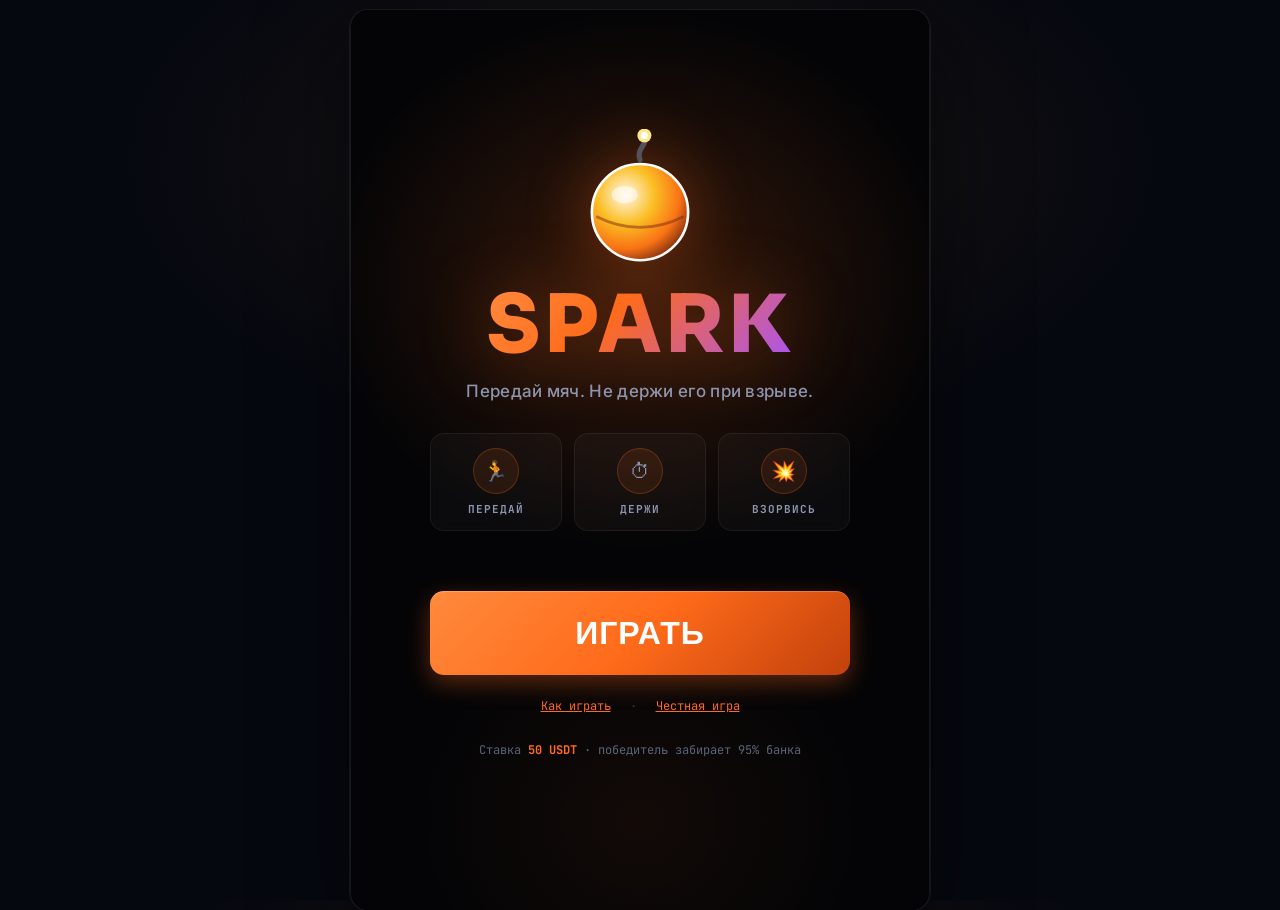
==== index.html @ 5c4f0eb9 "ux: declutter lobby — hide empty stats/recent, remove online counter Remove visual noise for new pla" ====
<!DOCTYPE html>
<html lang="ru">
<head>
<meta charset="UTF-8">
<meta name="viewport" content="width=device-width, initial-scale=1.0, maximum-scale=1.0, user-scalable=no, viewport-fit=cover">
<title>SPARK — передай бомбу</title>
<meta name="theme-color" content="#060810">
<meta name="description" content="PvP дуэль: передавай бомбу, не держи при взрыве. Ставка 10 USDT, победитель забирает банк.">
<link rel="manifest" href="manifest.json">
<link rel="apple-touch-icon" href="data:image/svg+xml,%3Csvg xmlns='http://www.w3.org/2000/svg' viewBox='0 0 180 180'%3E%3Crect width='180' height='180' fill='%23060810'/%3E%3Ccircle cx='90' cy='100' r='45' fill='%23f97316'/%3E%3Cpath d='M90 30 Q100 20 105 25 Q108 15 98 10' stroke='%2352525b' stroke-width='4' fill='none'/%3E%3Ccircle cx='98' cy='10' r='6' fill='%23fbbf24'/%3E%3C/svg%3E">
<meta name="apple-mobile-web-app-capable" content="yes">
<meta name="apple-mobile-web-app-status-bar-style" content="black-translucent">
<meta name="apple-mobile-web-app-title" content="SPARK">
<meta http-equiv="Cache-Control" content="no-cache, no-store, must-revalidate">
<link rel="preconnect" href="https://fonts.googleapis.com">
<link rel="preconnect" href="https://fonts.gstatic.com" crossorigin>
<link rel="preload" as="style" href="https://fonts.googleapis.com/css2?family=Sora:wght@400;500;600;700;800&family=JetBrains+Mono:wght@700;800&family=Inter:wght@400;500;600;700&display=swap" onload="this.rel='stylesheet'">
<noscript><link rel="stylesheet" href="https://fonts.googleapis.com/css2?family=Sora:wght@400;500;600;700;800&family=JetBrains+Mono:wght@700;800&family=Inter:wght@400;500;600;700&display=swap"></noscript>
<style>
  :root {
    --app-h: 100dvh;
    --void: #060810;
    --panel: #0d1018;
    --panel2: #131825;
    --panel3: #1a2030;
    --border: rgba(255,255,255,0.06);
    --border2: rgba(255,255,255,0.12);
    --border-glow: rgba(249, 115, 22, 0.3);
    --spark: #ff6b1a;
    --spark-glow: rgba(255, 107, 26, 0.35);
    --spark-bright: #ff8a3d;
    --spark-2: #fbbf24;
    --short: #ef4444;
    --short-glow: rgba(239, 68, 68, 0.5);
    --safe: #10b981;
    --safe-glow: rgba(16, 185, 129, 0.25);
    --violet: #a855f7;
    --violet-glow: rgba(168, 85, 247, 0.2);
    --ink: #e8e8ec;
    --mut: #8b95b0;
    --dim: #5a6478;
    --display: 'Sora', sans-serif;
    --mono: 'JetBrains Mono', monospace;
    --glitch: 'Sora', sans-serif;
    --header-h: 56px;
    --strip-h: 24px;
    --tg-close-reserve: 64px;
    --chrome-top: calc(max(13px, env(safe-area-inset-top)) + var(--header-h) + var(--strip-h));
    --spark-size: clamp(64px, 17vw, 86px);
    --spark-half: calc(var(--spark-size) / 2);
    --wire-top: 58%;
    --wire-h: clamp(88px, 22vh, 120px);
    --zone-pad-top: clamp(46px, 12vh, 72px);
    --heat-font: clamp(28px, 8.5vw, 36px);
    --zone-status-font: clamp(26px, 7.5vw, 34px);
    --zone-charge-font: clamp(19px, 5.2vw, 26px);
    --pass-h: clamp(68px, 11vh, 84px);
    --pass-font: clamp(36px, 10vw, 50px);
    --pass-shadow: clamp(6px, 1.2vh, 9px);
    --controls-pad-y: clamp(12px, 2vh, 18px);
    --screen-btn-font: clamp(22px, 5.5vw, 26px);
    --overlay-max: min(440px, 100%);
    --ease-out: cubic-bezier(0.16, 1, 0.3, 1);
    --ease-spring: cubic-bezier(0.34, 1.56, 0.64, 1);
  }

  /* на интро шапка и игровая зона скрыты — splash на весь экран */
  body.on-intro .header, body.on-intro .trust-strip, body.on-intro .arena, body.on-intro .controls { display: none; }
  body.on-intro #app { background: radial-gradient(circle at 50% 35%, #1a1410 0%, var(--void) 75%); }

  * { box-sizing: border-box; -webkit-tap-highlight-color: transparent; }
  html, body { margin: 0; padding: 0; height: 100%; overscroll-behavior: none; }
  body {
    background-color: var(--void); color: var(--ink);
    font-family: 'Inter', sans-serif; overflow: hidden; user-select: none;
    display: flex; justify-content: center;
    padding-top: var(--tg-close-reserve);
    box-sizing: border-box;
  }

  .app-container {
    width: 100%; max-width: 480px;
    height: calc(var(--app-h) - var(--tg-close-reserve));
    display: flex; flex-direction: column;
    margin: 0 auto; position: relative;
    background:
      radial-gradient(ellipse 120% 50% at 50% 0%, rgba(255,107,26,.10) 0%, transparent 55%),
      radial-gradient(ellipse 80% 40% at 50% 100%, rgba(168,85,247,.04) 0%, transparent 50%),
      linear-gradient(180deg, #080b14 0%, #060810 100%);
    border-left: 1px solid var(--border); border-right: 1px solid var(--border);
    overflow: hidden;
  }

  /* ===== HEADER ===== */
  .header {
    padding: max(13px, env(safe-area-inset-top)) 16px 12px;
    display: flex; justify-content: space-between; align-items: center;
    border-bottom: 1px solid var(--border); background: rgba(6,8,16,0.85); backdrop-filter: blur(16px);
    z-index: 100; position: relative;
  }
  .brand-wrap { display: flex; align-items: center; gap: 10px; cursor: pointer; }
  .logo-svg { width: 30px; height: 30px; flex: none; filter: drop-shadow(0 0 10px var(--spark-glow)); }
  .brand { font-family: var(--glitch); font-size: 26px; font-weight: 800; color: var(--spark); letter-spacing: 3px; line-height: 1;
    background: linear-gradient(135deg, var(--spark-bright), var(--spark)); -webkit-background-clip: text; background-clip: text; color: transparent; }
  .header-right { display: flex; align-items: center; gap: 8px; }
  .balance { font-family: var(--mono); font-size: 17px; color: var(--safe); font-weight: 800; cursor: pointer; transition: color .2s;
    padding: 4px 12px; border-radius: 10px; background: rgba(16,185,129,.08); border: 1px solid rgba(16,185,129,.15); }
  .deposit-btn {
    width: 34px; height: 34px; border-radius: 12px; border: 1px solid rgba(16,185,129,.3);
    background: rgba(16,185,129,.08); color: var(--safe); font-size: 22px; font-weight: 700;
    line-height: 1; cursor: pointer; flex: none; transition: transform .15s var(--ease-out), background .2s;
  }
  .deposit-btn:active { transform: scale(.9); }

  /* ===== ARENA ===== */
  .arena {
    flex: 1; min-height: 0; position: relative; display: flex; flex-direction: column;
    overflow: hidden; border-bottom: 1px solid var(--border);
    background:
      radial-gradient(ellipse 75% 50% at 50% 60%, rgba(255,107,26,.05) 0%, transparent 60%),
      linear-gradient(180deg, #0a0e16 0%, #060810 55%, #080a12 100%);
  }
  /* центральная разделительная линия-стадион с glow */
  .arena::after {
    content: ''; position: absolute; top: var(--wire-top); left: 8%; right: 8%; height: 2px;
    transform: translateY(-50%);
    background: linear-gradient(90deg, transparent, var(--border2), rgba(255,107,26,.4), var(--border2), transparent);
    box-shadow: 0 0 16px rgba(255,107,26,.25); z-index: 5; pointer-events: none;
  }
  /* верхняя виньетка */
  .arena::before {
    content: ''; position: absolute; top: 0; left: 0; right: 0; height: 90px; z-index: 1;
    background: linear-gradient(180deg, rgba(6,8,16,.6), transparent); pointer-events: none;
  }

  /* global voltage readout */
  .global-volt-container {
    position: absolute; top: clamp(8px, 2vh, 16px); left: 50%; transform: translateX(-50%);
    background: rgba(6,8,16,0.72); padding: clamp(5px, 1.2vh, 8px) clamp(16px, 4.5vw, 26px); border-radius: 20px;
    border: 1px solid rgba(255,255,255,0.1); text-align: center; z-index: 15; max-width: calc(100% - 24px);
    backdrop-filter: blur(14px); box-shadow: 0 4px 24px rgba(0,0,0,.5), inset 0 1px 0 rgba(255,255,255,.06);
  }
  .global-volt { font-family: var(--display); font-size: var(--heat-font); font-weight: 700; color: #fff; line-height: 1; transition: color .12s; font-variant-numeric: tabular-nums; }
  .global-label { font-family: var(--mono); font-size: 10px; color: var(--mut); letter-spacing: 1.8px; text-transform: uppercase; }

  /* trust strip */
  .trust-strip {
    display: flex; align-items: center; justify-content: center; gap: 8px; flex-wrap: wrap;
    padding: 4px 12px 5px; font-family: var(--mono); font-size: 10.5px; color: var(--dim);
    border-bottom: 1px solid var(--border); background: rgba(8,8,10,0.95); z-index: 99; position: relative;
  }
  .trust-strip .dot { color: var(--safe); }
  .trust-strip button { background: none; border: none; color: var(--mut); cursor: pointer; font: inherit; padding: 0; text-decoration: underline; }
  .balance-unit { font-size: 13px; color: var(--mut); font-weight: 700; margin-left: 2px; }

  /* zones */
  .zones { display: flex; flex: 1; width: 100%; position: relative; z-index: 2; }
  .zone {
    flex: 1; min-width: 0; display: flex; flex-direction: column; align-items: center; justify-content: flex-start;
    padding-top: var(--zone-pad-top); transition: background .35s var(--ease-out);
  }
  .zone-p1 { border-right: 1px solid rgba(255,255,255,0.04); }
  .zone.active { background: radial-gradient(circle at 50% 38%, rgba(255,107,26,0.12) 0%, transparent 68%); }
  .zone-title { font-family: 'Inter', sans-serif; font-size: 12px; color: var(--dim); text-transform: uppercase; font-weight: 700; letter-spacing: 2px; }
  .zone-charge { font-family: var(--mono); font-size: var(--zone-charge-font); color: var(--ink); font-weight: 800; margin-top: 6px; line-height: 1; font-variant-numeric: tabular-nums; transition: color .2s; }
  .zone.active .zone-charge { color: var(--spark-2); }
  .zone-status { font-family: var(--display); font-size: var(--zone-status-font); color: var(--safe); line-height: 1; margin-top: clamp(6px, 1.5vh, 10px); transition: color .2s; font-weight: 700; }
  .zone.active .zone-status { color: var(--spark-bright); text-shadow: 0 0 16px var(--spark-glow); }

  /* the wire + spark node */
  .wire-track {
    position: absolute; top: var(--wire-top); left: 0; right: 0; height: var(--wire-h);
    transform: translateY(-50%); pointer-events: none; z-index: 10;
  }
  .spark {
    width: var(--spark-size); height: var(--spark-size); border-radius: 50%;
    background: radial-gradient(circle at 32% 30%, #fff 0%, var(--spark-2) 38%, var(--spark) 70%, #7c2d12 100%);
    box-shadow: 0 0 35px var(--spark-glow), 0 0 60px rgba(255,107,26,0.15), inset 0 0 18px #fed7aa;
    position: absolute; top: 17px;
    transition: left .18s var(--ease-spring), filter .15s;
    display: flex; align-items: center; justify-content: center;
    animation: sparkIdle 2.4s ease-in-out infinite;
  }
  @keyframes sparkIdle { 0%,100%{transform:scale(1)} 50%{transform:scale(1.04)} }
  .spark svg { width: calc(var(--spark-size) * 0.47); height: calc(var(--spark-size) * 0.47); }
  .pos-1 { left: calc(25% - var(--spark-half)); }
  .pos-2 { left: calc(75% - var(--spark-half)); }

  /* locked (lockout) state */
  .spark.locked {
    background: radial-gradient(circle at 32% 30%, #fff 0%, var(--short) 42%, #7f1d1d 100%);
    box-shadow: 0 0 42px var(--short-glow), 0 0 70px rgba(239,68,68,0.2), inset 0 0 18px #fecaca;
    animation: pulse-lock .5s infinite alternate;
  }
  @keyframes pulse-lock { from { transform: scale(0.97); } to { transform: scale(1.03); } }
  .lock-timer { font-family: var(--mono); font-size: 13px; font-weight: 800; color: #1a0606; }

  /* ===== CONTROLS ===== */
  .controls {
    flex: none; padding: var(--controls-pad-y) max(14px, env(safe-area-inset-right)) max(18px, env(safe-area-inset-bottom)) max(14px, env(safe-area-inset-left));
    background: rgba(6,8,16,0.9); backdrop-filter: blur(10px); z-index: 20; position: relative;
  }
  .pass-btn {
    width: 100%; height: var(--pass-h); border-radius: 18px; border: none; outline: none;
    background: linear-gradient(135deg, var(--spark-bright) 0%, var(--spark) 50%, #c2410c 100%);
    color: #fff; font-family: var(--display); font-size: var(--pass-font); font-weight: 700; letter-spacing: 2px;
    text-transform: uppercase; cursor: pointer; transition: transform .1s var(--ease-out), box-shadow .15s, filter .15s;
    box-shadow: 0 var(--pass-shadow) 0 #9a3412, 0 var(--pass-shadow) 28px var(--spark-glow), inset 0 1px 0 rgba(255,255,255,.25);
    display: flex; flex-direction: column; align-items: center; justify-content: center; line-height: 1;
    position: relative; overflow: hidden;
  }
  .pass-btn:not(:disabled)::after {
    content: ''; position: absolute; top: 0; left: -60%; width: 45%; height: 100%;
    background: linear-gradient(105deg, transparent, rgba(255,255,255,.3), transparent);
    transform: skewX(-18deg); animation: btnShimmer 3.5s ease-in-out infinite;
  }
  .pass-btn:active { transform: translateY(var(--pass-shadow)); box-shadow: 0 0 0 #9a3412, 0 0 18px var(--spark-glow); }
  .pass-btn:disabled {
    background: var(--panel2); color: var(--dim); box-shadow: none; transform: translateY(0); cursor: not-allowed; border: 1px solid var(--border);
  }
  .pass-btn.cooldown-state { background: var(--panel2); color: var(--mut); box-shadow: none; border: 1px solid var(--border); }
  .pass-btn.locked-state { background: var(--short); box-shadow: 0 var(--pass-shadow) 0 #991b1b, 0 0 38px var(--short-glow); color: #fff; }
  .btn-sub { font-family: var(--mono); font-size: clamp(10px, 3vw, 13px); letter-spacing: 0; opacity: 0.85; margin-top: 4px; text-transform: none; }

  /* ===== SCREENS (full overlays) ===== */
  /* body.loading — блокирует transition/screen-анимации до полной загрузки,
     чтобы стартовый intro не мелькал полупрозрачным поверх подложки. */
  body.loading .screen { transition: none !important; }
  .screen {
    position: absolute; left: 0; right: 0; bottom: 0; top: 0;
    background: rgba(8,8,10,0.96); backdrop-filter: blur(8px);
    display: flex; flex-direction: column; align-items: center; justify-content: center; z-index: 50;
    padding: var(--chrome-top) max(16px, env(safe-area-inset-right)) max(20px, env(safe-area-inset-bottom)) max(16px, env(safe-area-inset-left));
    text-align: center;
    opacity: 0; transform: scale(1.02); pointer-events: none;
    transition: opacity .35s var(--ease-out), transform .35s var(--ease-out);
    overflow-x: hidden; overflow-y: auto; -webkit-overflow-scrolling: touch;
    overflow-x: hidden; overflow-y: auto; -webkit-overflow-scrolling: touch;
    overscroll-behavior: contain;
    isolation: isolate;
  }
  .screen.visible { opacity: 1; transform: scale(1); pointer-events: auto; }
  .screen .screen-btn, .screen .play-big, .screen .play-secondary { position: relative; z-index: 2; cursor: pointer; touch-action: manipulation; }

  .logo-big {
    width: 140px; height: 140px; margin-bottom: 8px;
    filter: drop-shadow(0 0 32px var(--spark-glow));
    animation: floaty 4.2s ease-in-out infinite, logoGlow 2.8s ease-in-out infinite;
  }
  @keyframes floaty { 0%,100%{transform:translateY(0)} 50%{transform:translateY(-8px)} }
  @keyframes logoGlow { 0%,100%{filter:drop-shadow(0 0 32px var(--spark-glow))} 50%{filter:drop-shadow(0 0 56px rgba(255,107,26,.62))} }

  .title-main {
    font-family: var(--glitch); font-size: 80px; font-weight: 800; line-height: 1; margin: 0 0 8px;
    background: linear-gradient(135deg, var(--spark-bright) 0%, var(--spark) 40%, var(--violet) 100%);
    -webkit-background-clip: text; background-clip: text; color: transparent;
    filter: drop-shadow(0 4px 36px var(--spark-glow)); letter-spacing: 4px;
  }
  .subtitle { font-family: 'Inter', sans-serif; font-size: 17px; color: var(--mut); margin: 0 0 24px; letter-spacing: .3px; font-weight: 500; }

  /* .protocol block removed (dead CSS — never used in HTML) */

  .screen-btn {
    position: relative; overflow: hidden;
    background: linear-gradient(135deg, var(--spark-bright) 0%, var(--spark) 50%, #c2410c 100%); color: #fff; border: none; padding: clamp(14px, 2.5vh, 16px) clamp(20px, 5vw, 32px); border-radius: 14px;
    font-family: var(--display); font-size: var(--screen-btn-font); font-weight: 700; letter-spacing: 1px; cursor: pointer; width: 100%; transition: transform .12s var(--ease-out), box-shadow .2s;
    box-shadow: 0 8px 24px var(--spark-glow), inset 0 1px 0 rgba(255,255,255,.22);
  }
  .screen-btn:not(.ghost)::after {
    content: ''; position: absolute; top: 0; left: -60%; width: 50%; height: 100%;
    background: linear-gradient(105deg, transparent, rgba(255,255,255,.28), transparent);
    transform: skewX(-18deg); animation: btnShimmer 4.5s ease-in-out infinite;
  }
  @keyframes btnShimmer { 0% { left: -60%; } 55%,100% { left: 130%; } }
  .screen-btn:active { transform: scale(.97); }
  .screen-btn.waiting { opacity: .72; cursor: default; }
  .screen-btn.ghost { background: var(--panel2); border: 1px solid var(--border); color: var(--ink); box-shadow: none; font-size: 22px; }

  /* ===== MENU (major overhaul) ===== */
  .screen.menu-screen {
    justify-content: flex-start; align-items: stretch;
    background:
      radial-gradient(ellipse 100% 40% at 50% 0%, rgba(255,107,26,.14) 0%, transparent 50%),
      radial-gradient(ellipse 80% 30% at 50% 100%, rgba(168,85,247,.06) 0%, transparent 55%),
      rgba(5,5,7,.97);
  }
  .overlay-wrap, .menu-wrap, .intro-wrap, .match-wrap, .result-wrap {
    width: 100%; max-width: var(--overlay-max); margin: 0 auto;
  }
  .menu-wrap {
    display: flex; flex-direction: column; gap: 14px;
    padding: 4px 0 max(8px, env(safe-area-inset-bottom));
  }

  /* === LOBBY v2 — полностью новый layout === */

  /* компактная статистика в одну строку */
  .lobby-stats-row {
    display: flex; align-items: center; justify-content: center; gap: 6px; flex-wrap: wrap;
    font-family: var(--mono); font-size: 11px; color: var(--dim);
    padding: 2px 0;
  }
  .lobby-stats-row b { color: var(--ink); font-weight: 800; }
  .lobby-stats-row b.fire { color: var(--spark-2); }
  .lobby-stats-row b.pl-pos { color: var(--safe); }
  .lobby-stats-row .ls-sep { opacity: .3; }
  .online-bar {
    display: flex; align-items: center; gap: 6px;
    font-family: var(--mono); font-size: 11px; color: var(--mut);
  }
  .online-dot {
    width: 7px; height: 7px; border-radius: 50%; background: var(--safe);
    box-shadow: 0 0 8px var(--safe); animation: onlinePulse 1.8s ease-in-out infinite;
  }
  @keyframes onlinePulse { 0%,100%{opacity:1} 50%{opacity:.4} }
  .lobby-stats-strip {
    display: flex; gap: 14px;
  }
  .lobby-stats-strip .stat { text-align: right; }
  .lobby-stats-strip .stat .v {
    font-family: var(--mono); font-size: 13px; font-weight: 800; color: var(--ink);
    line-height: 1; font-variant-numeric: tabular-nums;
  }
  .lobby-stats-strip .stat .v.fire { color: var(--spark-2); }
  .lobby-stats-strip .stat .v.pl-pos { color: var(--safe); }
  .lobby-stats-strip .stat .v.pl-neg { color: var(--short); }
  .lobby-stats-strip .stat .k {
    font-family: var(--mono); font-size: 8px; color: var(--dim); text-transform: uppercase;
    letter-spacing: .1em; margin-top: 2px;
  }

  /* потенциал выигрыша — ГЛАВНЫЙ фокус, крупная плитка */
  .lobby-pot {
    text-align: center; padding: 28px 20px 24px; border-radius: 28px;
    background: linear-gradient(170deg, rgba(255,107,26,.12) 0%, rgba(20,14,10,.5) 45%, rgba(6,8,16,.85) 100%);
    border: 1px solid rgba(255,107,26,.2);
    box-shadow: 0 20px 60px rgba(0,0,0,.55), 0 0 60px rgba(255,107,26,.06), inset 0 1px 0 rgba(255,255,255,.06);
    backdrop-filter: blur(12px); position: relative; overflow: hidden;
  }
  .lobby-pot::before {
    content: ''; position: absolute; top: 0; left: 0; right: 0; height: 2px;
    background: linear-gradient(90deg, transparent, var(--spark), var(--violet), transparent); opacity: .8;
  }
  .lobby-pot-label {
    font-family: var(--mono); font-size: 11px; letter-spacing: .2em; text-transform: uppercase;
    color: var(--mut); font-weight: 700;
  }
  .lobby-pot-amount {
    font-family: var(--display); font-size: clamp(52px, 15vw, 72px); font-weight: 800; line-height: 1.05;
    background: linear-gradient(135deg, var(--spark-bright), var(--spark), #c2410c);
    -webkit-background-clip: text; background-clip: text; color: transparent;
    margin: 4px 0 6px; font-variant-numeric: tabular-nums;
    filter: drop-shadow(0 4px 24px var(--spark-glow));
  }
  .lobby-pot-amount .u {
    font-family: var(--mono); font-size: clamp(16px, 4vw, 20px); color: var(--mut);
    -webkit-text-fill-color: var(--mut); margin-left: 6px; font-weight: 700;
  }
  .lobby-pot-sub { font-family: var(--mono); font-size: 11px; color: var(--dim); line-height: 1.5; }
  .lobby-pot-sub b { color: var(--spark-2); }

  /* выбор ставки */
  .lobby-stake { }
  .lobby-stake-label {
    font-family: var(--mono); font-size: 10px; letter-spacing: .2em; text-transform: uppercase;
    color: var(--dim); font-weight: 700; margin-bottom: 10px;
  }

  /* кнопка ИГРАТЬ — полная ширина, glow-pulse */
  .play-hit { width: 100%; }
  .play-hit .play-big, .menu-wrap > .play-big {
    width: 100%; margin-top: 0; padding: 22px; border: none; border-radius: 20px; cursor: pointer;
    font-family: var(--display); font-weight: 700; font-size: 28px; letter-spacing: 2px; color: #fff;
    background: linear-gradient(180deg, var(--spark), #c2410c);
    box-shadow: 0 0 0 1px rgba(255,255,255,.12), 0 12px 40px var(--spark-glow), inset 0 1px 0 rgba(255,255,255,.22);
    display: flex; align-items: center; justify-content: center; gap: 10px; transition: transform .08s;
    animation: playPulse 2.6s ease-in-out infinite;
  }
  @keyframes playPulse {
    0%,100% { box-shadow: 0 0 0 1px rgba(255,255,255,.12), 0 12px 40px var(--spark-glow), inset 0 1px 0 rgba(255,255,255,.22); }
    50% { box-shadow: 0 0 0 1px rgba(255,255,255,.12), 0 12px 56px rgba(255,107,26,.58), inset 0 1px 0 rgba(255,255,255,.22); }
  }
  .play-hit .play-big:active, .menu-wrap > .play-big:active { transform: scale(.98); animation: none; }
  .play-hit .play-big:disabled, .menu-wrap > .play-big:disabled { background: var(--panel2); color: var(--dim); box-shadow: none; animation: none; cursor: not-allowed; }
  .play-hit .play-big .amt, .menu-wrap > .play-big .amt { font-family: var(--mono); font-size: 16px; background: rgba(0,0,0,.25); padding: 4px 12px; border-radius: 8px; }

  /* связь P2P */
  .conn-badge {
    font-family: var(--mono); font-size: 12px; color: var(--spark-2); text-align: center;
    margin-top: 4px; padding: 7px 10px; border-radius: 999px;
    background: rgba(255,107,26,.1); border: 1px solid rgba(255,107,26,.28);
    display: none; letter-spacing: .04em;
  }
  .conn-badge.on { display: block; }

  /* вызвать друга — широкая glass-полоса */
  .friend-cta {
    width: 100%; display: flex; align-items: center; gap: 12px; padding: 16px 18px;
    border-radius: 16px; cursor: pointer; border: 1px solid rgba(168,85,247,.25);
    background: rgba(168,85,247,.06); backdrop-filter: blur(8px); transition: transform .1s, background .15s;
    font-family: var(--display); font-size: 17px; font-weight: 700; letter-spacing: .5px; color: #c4b5fd;
  }
  .friend-cta:active { transform: scale(.98); background: rgba(168,85,247,.12); }
  .friend-icon { font-size: 20px; }
  .friend-text { flex: 1; text-align: left; }
  .friend-arrow { opacity: .5; font-size: 18px; }

  /* недавние дуэли */
  .lobby-recent-head { display: flex; align-items: center; justify-content: space-between; margin-bottom: 8px; }
  .lobby-recent-label {
    font-family: var(--mono); font-size: 10px; letter-spacing: .2em; text-transform: uppercase;
    color: var(--dim); font-weight: 700;
  }
  .lobby-recent-more { background: none; border: none; color: var(--spark); cursor: pointer; font-family: var(--mono); font-size: 11px; font-weight: 700; padding: 0; }
  .lobby-recent-feed { display: flex; flex-direction: column; gap: 0; max-height: 110px; overflow-y: auto; -webkit-overflow-scrolling: touch; }
  .lobby-recent-row {
    display: flex; align-items: center; gap: 8px; padding: 7px 0;
    border-bottom: 1px solid rgba(42,42,49,.35); font-size: 13px;
  }
  .lobby-recent-row:last-child { border-bottom: none; }
  .lobby-recent-row .ic { width: 16px; text-align: center; flex: none; font-size: 14px; }
  .lobby-recent-row .who { flex: 1; min-width: 0; color: var(--mut); overflow: hidden; text-overflow: ellipsis; white-space: nowrap; font-family: var(--mono); }
  .lobby-recent-row .who b { color: var(--ink); font-weight: 700; }
  .lobby-recent-row .amt { font-family: var(--mono); font-weight: 700; flex: none; font-size: 13px; }
  .lobby-recent-empty { padding: 8px 0; color: var(--dim); font-family: var(--mono); font-size: 12px; text-align: left; line-height: 1.45; }

  /* pills */
  .menu-pills {
    display: flex; flex-wrap: wrap; justify-content: center; gap: 8px; margin-top: 2px;
  }
  .menu-pills button {
    padding: 10px 18px; border-radius: 999px; cursor: pointer;
    background: rgba(14,14,17,.5); border: 1px solid rgba(255,255,255,.08); color: var(--mut);
    backdrop-filter: blur(6px);
    font-family: var(--mono); font-size: 12px; font-weight: 700; letter-spacing: .08em; text-transform: uppercase;
    transition: border-color .15s, color .15s, background .15s, transform .1s;
  }
  .menu-pills button:active { transform: scale(.97); border-color: rgba(255,107,26,.4); color: var(--spark); background: rgba(255,107,26,.1); }
  .menu-pills button.pill-warn:active { border-color: rgba(239,68,68,.45); color: var(--short); background: rgba(239,68,68,.1); }

  .play-secondary {
    width: 100%; margin-top: 10px; padding: 14px; border-radius: 12px; cursor: pointer;
    font-family: var(--display); font-size: 20px; font-weight: 700; letter-spacing: .5px;
    background: var(--panel2); border: 1px solid var(--border); color: var(--ink);
    transition: transform .08s;
  }
  .play-secondary:active { transform: scale(.98); }

  .info-card {
    background: var(--panel); border: 1px solid var(--border); border-radius: 14px;
    padding: 14px 16px; text-align: left; width: 100%; margin-bottom: 14px;
  }
  .info-card h4 { font-family: var(--display); font-size: 23px; margin: 0 0 10px; color: var(--spark); letter-spacing: .5px; }
  .info-steps { display: flex; flex-direction: column; gap: 8px; }
  .info-step {
    display: flex; gap: 12px; align-items: flex-start; padding: 10px 12px;
    background: var(--void); border-radius: 11px; border: 1px solid var(--border);
  }
  .info-step .num {
    width: 26px; height: 26px; border-radius: 8px; flex: none;
    display: flex; align-items: center; justify-content: center;
    font-family: var(--mono); font-size: 14px; font-weight: 800;
  }
  .info-step .num.orange { background: rgba(255,107,26,.15); color: var(--spark); border: 1px solid rgba(255,107,26,.3); }
  .info-step .num.green { background: rgba(16,185,129,.12); color: var(--safe); border: 1px solid rgba(16,185,129,.3); }
  .info-step .num.red { background: rgba(239,68,68,.12); color: var(--short); border: 1px solid rgba(239,68,68,.3); }
  .info-step .num.gold { background: rgba(251,191,36,.12); color: var(--spark-2); border: 1px solid rgba(251,191,36,.35); }
  .info-step .txt { font-size: 15px; line-height: 1.5; color: #d4d4d8; }
  .info-step .txt b { color: var(--ink); }
  .info-step .txt .c-o { color: var(--spark); font-weight: 700; }
  .info-step .txt .c-g { color: var(--safe); font-weight: 700; }
  .info-step .txt .c-r { color: var(--short); font-weight: 700; }
  .info-step .txt .c-y { color: var(--spark-2); font-weight: 700; }
  .info-foot { font-family: var(--mono); font-size: 12px; color: var(--dim); margin-top: 12px; line-height: 1.55; padding-top: 10px; border-top: 1px solid var(--border); }

  .intro-tagline { font-family: var(--mono); font-size: 15px; color: var(--mut); margin: 0 0 18px; letter-spacing: .5px; }
  .intro-pitch {
    font-family: var(--mono); font-size: 13px; color: var(--mut); margin: 0 0 20px; max-width: 300px; line-height: 1.6;
    background: var(--panel); border: 1px solid var(--border); border-radius: 12px; padding: 12px 14px;
  }
  .intro-pitch .c-o { color: var(--spark); font-weight: 700; }
  .intro-pitch .c-g { color: var(--safe); font-weight: 700; }

  .screen.intro-screen {
    justify-content: center; align-items: center; padding-top: 0;
    background:
      radial-gradient(ellipse 90% 50% at 50% 30%, rgba(255,107,26,.20) 0%, transparent 60%),
      radial-gradient(ellipse 70% 40% at 50% 90%, rgba(255,107,26,.06) 0%, transparent 55%),
      rgba(5,5,7,.98);
  }
  .intro-wrap { display: flex; flex-direction: column; align-items: center; gap: 8px; max-width: 420px; }
  .intro-cta { margin-top: 32px; padding: 22px; font-size: 32px; }
  .intro-foot { font-family: var(--mono); font-size: 12px; color: var(--dim); margin-top: 18px; text-align: center; line-height: 1.5; }
  .intro-foot b { color: var(--spark); }
  .screen.match-screen { justify-content: center; }
  .match-wrap { text-align: center; }
  .match-pulse {
    width: 72px; height: 72px; margin: 0 auto 20px; border-radius: 50%;
    border: 3px solid var(--border); border-top-color: var(--spark);
    animation: spin 1s linear infinite;
  }
  @keyframes spin { to { transform: rotate(360deg); } }
  .match-title { font-family: var(--display); font-size: clamp(26px, 7vw, 32px); color: var(--ink); margin-bottom: 8px; line-height: 1.1; }
  .match-meta { font-family: var(--mono); font-size: 14px; color: var(--mut); margin-bottom: 6px; }
  .match-timer { font-family: var(--mono); font-size: 17px; color: var(--spark); margin-bottom: 22px; }
  .match-queue { font-family: var(--mono); font-size: 12px; color: var(--dim); margin-top: 14px; }

  .wallet-bal { font-family: var(--mono); font-size: 16px; color: var(--mut); margin-bottom: 14px; }
  .wallet-bal b { color: var(--safe); font-size: 21px; }
  .wallet-note { font-family: var(--mono); font-size: 12px; color: var(--dim); margin: 10px 0; line-height: 1.5; }
  .wallet-addr {
    font-family: var(--mono); font-size: 13px; word-break: break-all; text-align: left;
    background: var(--void); border: 1px solid var(--border); border-radius: 10px; padding: 12px; margin: 8px 0;
    color: var(--ink);
  }
  .wallet-input {
    width: 100%; box-sizing: border-box; background: var(--void); border: 1px solid var(--border);
    border-radius: 10px; color: var(--ink); font-family: var(--mono); font-size: 18px;
    padding: 12px; margin: 6px 0 10px;
  }
  .wallet-input:focus { outline: none; border-color: var(--spark); }
  .wallet-quick { display: flex; gap: 8px; margin: 8px 0 12px; }
  .wallet-quick button {
    flex: 1; padding: 10px 6px; border-radius: 10px; border: 1px solid var(--border);
    background: var(--panel2); color: var(--ink); font-family: var(--mono); font-size: 14px; font-weight: 700; cursor: pointer;
  }

  .lab { font-family: var(--mono); font-size: 12px; letter-spacing: 1.5px; text-transform: uppercase; color: var(--dim); margin: 16px 0 8px; font-weight: 700; }
  .chips { display: flex; gap: 8px; flex-wrap: wrap; }
  .chip {
    flex: 1 1 18%; min-width: 58px; text-align: center; padding: 13px 0; border-radius: 12px; cursor: pointer;
    font-family: var(--mono); font-weight: 800; font-size: 17px;
    background: rgba(13,16,24,.8); border: 1.5px solid var(--border); color: var(--mut); transition: all .12s;
  }
  .chip.sel { border-color: var(--spark); color: var(--spark); background: rgba(255,107,26,.14); box-shadow: 0 0 18px rgba(255,107,26,.2); }
  .chip:active { transform: scale(.95); }
  .chip[disabled] { opacity: .35; pointer-events: none; }

  .play-hit { width: 100%; margin-top: 14px; }
  .play-hit .play-big { margin-top: 0; }
  .play-big {
    width: 100%; margin-top: 14px; padding: 17px; border: none; border-radius: 14px; cursor: pointer;
    font-family: var(--display); font-weight: 700; font-size: 24px; color: #fff; letter-spacing: 1px;
    background: linear-gradient(180deg, var(--spark), #c2410c); box-shadow: 0 9px 26px var(--spark-glow);
    display: flex; align-items: center; justify-content: center; gap: 8px; transition: transform .08s;
  }
  .play-big:active { transform: translateY(1px) scale(.99); }
  .play-big:disabled { background: var(--panel2); color: var(--dim); box-shadow: none; cursor: not-allowed; }
  .play-big .amt { font-family: var(--mono); background: rgba(0,0,0,.2); padding: 2px 9px; border-radius: 7px; font-size: 14px; }

  /* stats grid */



  /* history */
  .hist { background: var(--panel); border: 1px solid var(--border); border-radius: 12px; padding: 4px 10px; max-height: 150px; overflow: auto; margin-top: 6px; }
  .hist-row { display: flex; align-items: center; gap: 9px; padding: 7px 2px; border-bottom: 1px solid rgba(42,42,49,.5); font-size: 14px; }
  .hist-row:last-child { border-bottom: none; }
  .hist-row .ic { width: 20px; text-align: center; }
  .hist-row .who { flex: 1; min-width: 0; color: var(--mut); overflow: hidden; text-overflow: ellipsis; white-space: nowrap; }
  .hist-row .who b { color: var(--ink); }
  .hist-row .amt { font-family: var(--mono); font-weight: 700; }
  .hist-empty { padding: 12px 4px; color: var(--dim); font-size: 13px; text-align: center; }

  /* mode toggle (vs AI / vs Friend) */
  .mode-toggle { display: flex; gap: 8px; margin-top: 4px; }
  .mode-toggle .mt {
    flex: 1; padding: 12px; border-radius: 12px; cursor: pointer; text-align: center;
    background: var(--panel); border: 1.5px solid var(--border); color: var(--mut);
    font-family: var(--display); font-weight: 700; font-size: 17px; transition: all .12s;
  }
  .mode-toggle .mt.sel { border-color: var(--spark); color: var(--spark); background: rgba(255,107,26,.08); }
  .mode-toggle .mt .sub { display: block; font-family: var(--mono); font-size: 11px; color: var(--dim); font-weight: 700; letter-spacing: .05em; margin-top: 2px; }
  .mode-toggle .mt.sel .sub { color: var(--spark-2); }

  /* multiplayer panel */
  .mp-panel { background: var(--panel); border: 1px solid var(--border); border-radius: 14px; padding: 16px; margin-top: 12px; }
  .step, .mp-panel .step { font-family: var(--mono); font-size: 12px; color: var(--dim); letter-spacing: .12em; text-transform: uppercase; margin-bottom: 8px; display: block; }
  .mp-room-code {
    font-family: var(--display); font-size: 50px; font-weight: 700; letter-spacing: 6px;
    text-align: center; color: var(--spark); padding: 14px 0 6px; text-shadow: 0 0 16px var(--spark-glow);
  }
  .mp-room-input {
    width: 100%; box-sizing: border-box; text-align: center; letter-spacing: 4px; text-transform: uppercase;
    background: var(--void); border: 1px solid var(--border); border-radius: 10px; color: var(--ink);
    font-family: var(--mono); font-size: 26px; font-weight: 800; padding: 14px 12px; margin-bottom: 4px;
  }
  .mp-room-input:focus { outline: none; border-color: var(--spark); box-shadow: 0 0 0 2px rgba(255,107,26,.15); }
  .mp-status { font-family: var(--mono); font-size: 14px; color: var(--mut); margin: 10px 0; text-align: center; }
  .mp-status.ok { color: var(--safe); } .mp-status.err { color: var(--short); }
  .mp-row { display: flex; gap: 8px; margin-top: 10px; }
  .mp-row .screen-btn { font-size: 15px; padding: 12px; }
  .mp-log-preview {
    margin-top: 10px; max-height: 88px; overflow: auto; text-align: left;
    font-family: var(--mono); font-size: 9px; line-height: 1.35; color: var(--dim);
    background: var(--void); border: 1px solid var(--border); border-radius: 8px; padding: 8px;
    white-space: pre-wrap; word-break: break-all;
  }
  .mp-advanced { margin-top: 10px; }
  .mp-advanced summary { font-family: var(--mono); font-size: 10px; color: var(--dim); cursor: pointer; }

  /* bottom sheet */
  .sheet {
    position: absolute; inset: 0; z-index: 65; display: none; align-items: flex-end;
    background: rgba(4,4,6,.82);
  }
  .sheet.on { display: flex; }
  .sheet-card {
    width: 100%; max-height: 88dvh; max-height: 88svh; overflow: auto; background: var(--panel);
    border: 1px solid var(--border); border-radius: 18px 18px 0 0;
    padding: 18px 16px max(24px, env(safe-area-inset-bottom));
    animation: sheetUp .25s ease-out;
  }
  @keyframes sheetUp { from { transform: translateY(100%); } to { transform: translateY(0); } }
  .sheet-head { display: flex; justify-content: space-between; align-items: center; margin-bottom: 14px; }
  .sheet-head h3 { font-family: var(--display); font-size: 22px; margin: 0; }
  .sheet-close { background: var(--panel2); border: 1px solid var(--border); color: var(--ink); border-radius: 8px; width: 32px; height: 32px; cursor: pointer; font-size: 18px; }

  /* intro steps */
  .intro-steps {
    display: flex; align-items: stretch; justify-content: center; gap: 12px; width: 100%;
    margin-bottom: 20px; font-family: var(--mono); font-size: 11px; color: var(--mut); letter-spacing: .08em;
  }
  .intro-step {
    display: flex; flex-direction: column; align-items: center; gap: 8px; flex: 1;
    background: rgba(255,255,255,.03); border: 1px solid var(--border); border-radius: 14px;
    padding: 14px 6px; backdrop-filter: blur(8px);
  }
  .intro-step .ic {
    width: 46px; height: 46px; border-radius: 50%; background: rgba(255,107,26,.1);
    border: 1px solid rgba(255,107,26,.25); display: flex; align-items: center; justify-content: center; font-size: 20px;
  }
  .intro-step .txt { font-weight: 700; letter-spacing: .1em; }
  .intro-links { font-family: var(--mono); font-size: 12px; color: var(--mut); margin-top: 14px; }
  .intro-links button { background: none; border: none; color: var(--spark); cursor: pointer; font: inherit; text-decoration: underline; margin: 0 6px; }

  /* ===== RESULT (minimal) ===== */
  .screen.result-screen { justify-content: center; align-items: stretch; }
  .result-wrap {
    display: flex; flex-direction: column; align-items: stretch; text-align: center; width: 100%;
    animation: resIn .35s ease-out;
  }
  @keyframes resIn { from { opacity: 0; transform: translateY(12px); } to { opacity: 1; transform: translateY(0); } }

  .res-hero {
    padding: 20px 18px 16px; border-radius: 16px; margin-bottom: 14px;
    background: linear-gradient(160deg, rgba(16,185,129,.14), rgba(8,8,10,.2));
    border: 1px solid rgba(16,185,129,.28);
  }
  .result-wrap.res-lose .res-hero {
    background: linear-gradient(160deg, rgba(239,68,68,.14), rgba(8,8,10,.2));
    border-color: rgba(239,68,68,.32);
  }
  .res-badge {
    width: 48px; height: 48px; margin: 0 auto 8px; border-radius: 50%;
    display: flex; align-items: center; justify-content: center; font-size: 24px;
    background: rgba(16,185,129,.15); border: 1px solid rgba(16,185,129,.35);
  }
  .result-wrap.res-lose .res-badge {
    background: rgba(239,68,68,.15); border-color: rgba(239,68,68,.4);
  }
  .res-verdict { font-family: var(--display); font-size: clamp(40px, 11vw, 54px); font-weight: 700; line-height: 1; letter-spacing: 1px; text-shadow: 0 0 30px currentColor; }
  .res-amt { font-family: var(--mono); font-size: clamp(32px, 9vw, 42px); font-weight: 800; font-variant-numeric: tabular-nums; line-height: 1.1; margin: 8px 0 6px; }
  .res-sub { font-family: var(--mono); font-size: clamp(13px, 3.5vw, 14px); color: var(--mut); line-height: 1.45; margin: 0; }

  .res-meta {
    display: flex; flex-direction: column; align-items: center; gap: 10px; margin-bottom: 16px;
  }
  .res-heat-chip {
    display: inline-flex; align-items: baseline; gap: 8px; flex-wrap: wrap; justify-content: center;
    padding: 10px 16px; border-radius: 12px;
    background: var(--panel); border: 1px solid var(--border);
    font-family: var(--mono); font-size: 14px;
  }
  .res-heat-chip .k { color: var(--mut); }
  .res-heat-chip .v { font-family: var(--display); font-size: 32px; font-weight: 700; color: var(--short); line-height: 1; }
  .res-heat-chip .u { color: var(--spark); font-weight: 700; letter-spacing: .12em; font-size: 13px; }

  .verify-badge {
    font-size: 10px; padding: 6px 12px; border-radius: 8px; border: none;
    background: rgba(139,124,255,.14); color: #a78bfa; cursor: pointer; font-weight: 700;
    font-family: var(--mono); letter-spacing: .06em;
  }
  .verify-badge:active { transform: scale(.97); }

  .res-actions { width: 100%; }
  .res-actions .screen-btn { margin-bottom: 10px; }
  .res-actions .screen-btn .stake-tag {
    font-family: var(--mono); font-size: 13px; background: rgba(0,0,0,.2);
    padding: 2px 8px; border-radius: 6px; margin-left: 6px;
  }


  /* ===== MODALS ===== */
  .modal {
    position: absolute; inset: 0; z-index: 70; display: none; align-items: center; justify-content: center;
    background: rgba(4,4,6,.9);
    padding: max(12px, env(safe-area-inset-top)) max(14px, env(safe-area-inset-right)) max(12px, env(safe-area-inset-bottom)) max(14px, env(safe-area-inset-left));
  }
  .modal.on { display: flex; }
  .mcard {
    background: var(--panel); border: 1px solid var(--border); border-radius: 16px; padding: clamp(16px, 3vh, 20px);
    width: 100%; max-width: min(400px, 100%); max-height: min(84dvh, 84svh); overflow: auto;
  }
  .mcard h3 { font-family: var(--display); font-weight: 700; font-size: 27px; margin: 0 0 12px; color: var(--spark); letter-spacing: .5px; }
  .mcard .body { font-size: 15px; line-height: 1.6; color: #d4d4d8; }
  .mcard .body p { margin: 0 0 10px; }
  .mcard .body b { color: var(--ink); }
  .mrow { display: flex; justify-content: space-between; gap: 10px; font-family: var(--mono); font-size: 13.5px; padding: 6px 0; border-bottom: 1px solid rgba(42,42,49,.5); }
  .mrow:last-child { border-bottom: none; }
  .mrow span:first-child { color: var(--mut); flex: none; }
  .mrow span:last-child { color: var(--ink); font-weight: 700; text-align: right; word-break: break-all; }
  .mrow .ok { color: var(--safe) !important; } .mrow .bad { color: var(--short) !important; }
  .mbtns { display: flex; gap: 9px; margin-top: 16px; }
  .mbtn { flex: 1; padding: 12px; border-radius: 11px; border: none; font-weight: 700; font-size: 13px; cursor: pointer; font-family: 'Inter', sans-serif; }
  .mbtn.ghost { background: var(--panel2); color: var(--ink); border: 1px solid var(--border); }
  .mbtn.go { background: linear-gradient(180deg, var(--spark), #c2410c); color: #fff; }

  /* ===== FX ===== */
  .explosion {
    position: absolute; left: 50%; top: 50%; transform: translate(-50%, -50%);
    width: clamp(180px, 55vw, 300px); height: clamp(180px, 55vw, 300px); border-radius: 50%; pointer-events: none; z-index: 30; opacity: 0;
    background: radial-gradient(circle, #fff 0%, var(--spark-2) 18%, var(--spark) 38%, transparent 70%); mix-blend-mode: screen;
  }
  .explosion.active { animation: boom .6s ease-out forwards; }
  @keyframes boom {
    0% { transform: translate(-50%, -50%) scale(0.1); opacity: 1; }
    30% { background: radial-gradient(circle, #fff 0%, var(--short) 40%, transparent 80%); }
    100% { transform: translate(-50%, -50%) scale(2.6); opacity: 0; }
  }

  .shake-heavy { animation: shake .09s infinite; }
  .shake-heavy.once { animation: shake .09s 9; }   /* ~0.8s, then auto-stops */
  @keyframes shake {
    0% { transform: translate(2px, 2px) rotate(0deg); }
    25% { transform: translate(-2px, -2px) rotate(-1deg); }
    50% { transform: translate(-4px, 0px) rotate(1deg); }
    75% { transform: translate(4px, 2px) rotate(0deg); }
    100% { transform: translate(2px, -2px) rotate(0deg); }
  }

  /* spark particles (DOM) for pass toss */
  .particle { position: absolute; width: 5px; height: 5px; border-radius: 50%; pointer-events: none; z-index: 28; }

  /* countdown overlay (pre-round) */
  .countdown {
    position: absolute; inset: 0; z-index: 40; display: none;
    flex-direction: column; align-items: center; justify-content: center;
    background: rgba(8,8,10,0.82); backdrop-filter: blur(4px); pointer-events: none;
  }
  .countdown.on { display: flex; }
  .countdown-num {
    font-family: var(--display); font-weight: 700; font-size: clamp(80px, 30vw, 140px); line-height: 1;
    color: var(--spark); text-shadow: 0 0 40px var(--spark-glow);
  }
  .countdown-num.go { color: var(--safe); text-shadow: 0 0 40px rgba(16,185,129,0.6); font-size: clamp(64px, 24vw, 104px); }
  .countdown-num.tick { animation: countpop .35s ease-out; }
  @keyframes countpop { 0%{transform:scale(1.6);opacity:0} 35%{opacity:1} 100%{transform:scale(1);opacity:1} }
  .countdown-sub { font-family: var(--mono); font-size: 15px; color: var(--mut); letter-spacing: 2px; text-transform: uppercase; margin-top: 6px; }

  /* toast */
  .toast {
    position: absolute; left: 50%; bottom: calc(var(--pass-h) + var(--controls-pad-y) * 2 + 24px); transform: translateX(-50%) translateY(20px); z-index: 80;
    background: var(--panel2); border: 1px solid var(--border); border-radius: 11px; padding: 11px 16px; font-size: clamp(13px, 3.6vw, 14.5px);
    opacity: 0; transition: .28s cubic-bezier(.2,.8,.2,1); max-width: min(300px, calc(100% - 32px)); text-align: center; box-shadow: 0 4px 20px rgba(0,0,0,.4);
    pointer-events: none;
  }
  .toast.on { opacity: 1; transform: translateX(-50%) translateY(0); }
  .toast b { color: var(--spark); }

  /* ——— Short viewport (phones landscape, small height) ——— */
  @media (max-height: 620px) {
    :root {
      --zone-pad-top: clamp(32px, 8vh, 52px);
      --wire-top: 54%;
      --spark-size: clamp(52px, 14vw, 72px);
      --pass-h: clamp(56px, 10vh, 68px);
      --pass-font: clamp(26px, 7vw, 36px);
      --overlay-max: min(380px, 100%);
    }
    .zone-title { font-size: 12px; }
    .match-pulse { width: 56px; height: 56px; margin-bottom: 14px; }
    .res-heat-chip .v { font-size: 28px; }
    .res-actions .screen-btn { margin-bottom: 8px; }
    .sheet-card { max-height: 92svh; }
  }

  /* ——— Phone portrait (narrow) ——— */
  @media (max-width: 420px) {
    :root { --overlay-max: 100%; }
    .lobby-stats-strip .stat .v { font-size: 19px; }
    .lobby-recent-inset, .lobby-tip-card { padding: 10px; }
    .lobby-tip-body { font-size: 11px; }
    .chip { flex: 1 1 calc(33.33% - 6px); min-width: 54px; font-size: 15px; padding: 11px 0; }
    .play-big { font-size: 26px; padding: 18px; margin-top: 12px; }
    .play-secondary { font-size: 18px; padding: 13px; }
    .title-main { font-size: 62px; letter-spacing: 3px; }
    .logo-big { width: 116px; height: 116px; }
    .intro-pitch { max-width: 100%; }
    .intro-steps { gap: 8px; }
    .intro-step .ic { width: 40px; height: 40px; font-size: 18px; }
    .mp-room-code { font-size: clamp(36px, 10vw, 48px); letter-spacing: 4px; }
    .mp-row { flex-direction: column; }
    .mp-row .screen-btn { width: 100%; }
    .wallet-quick { flex-wrap: wrap; }
    .wallet-quick button { flex: 1 1 calc(33% - 6px); }
    .info-step { gap: 10px; padding: 8px 10px; }
    .info-step .txt { font-size: 14px; }
    .mcard h3 { font-size: 23px; }
  }

  @media (max-width: 360px) {
    .brand { font-size: 23px; }
    .logo-svg { width: 26px; height: 26px; }
    .balance { font-size: 14px; }
    .deposit-btn { width: 30px; height: 30px; font-size: 18px; }
    .trust-strip { font-size: 10px; gap: 5px; padding: 5px 8px 7px; }
    .zone-title { font-size: 11px; letter-spacing: 1px; }
  }

  /* ——— Tablet / iPad portrait ——— */
  @media (min-width: 481px) {
    :root {
      --overlay-max: 440px;
      --spark-size: 88px;
      --heat-font: 38px;
      --zone-status-font: 36px;
      --zone-charge-font: 28px;
      --pass-h: 88px;
      --pass-font: 52px;
    }
    /* внутри Telegram — на весь экран; в браузере — карточка с отступами */
    body:not(.tg-fullscreen) { align-items: flex-start; padding: max(10px, env(safe-area-inset-top)) 0 max(10px, env(safe-area-inset-bottom)); }
    .app-container {
      max-width: 520px; height: min(var(--app-h), 920px); min-height: 0;
      border-radius: 16px;
      box-shadow: 0 0 0 1px var(--border), 0 20px 70px rgba(0,0,0,.5);
    }
    body.tg-fullscreen .app-container { height: calc(var(--app-h) - var(--tg-close-reserve)); margin-top: var(--tg-close-reserve); border-radius: 0; box-shadow: none; }
    .lobby-hero .play-hit .play-big { font-size: 28px; padding: 20px; }
    .match-wrap { max-width: 380px; }
    .mp-room-code { font-size: 54px; }
    .sheet-card { border-radius: 20px 20px 0 0; padding: 22px 20px max(28px, env(safe-area-inset-bottom)); }
  }

  /* ——— Tablet landscape / iPad ——— */
  @media (min-width: 768px) {
    :root { --overlay-max: 460px; }
    .app-container { max-width: 560px; height: min(var(--app-h), 880px); min-height: 0; }
    body.tg-fullscreen .app-container { height: calc(var(--app-h) - var(--tg-close-reserve)); margin-top: var(--tg-close-reserve); }
    .zone-charge { font-size: 28px; }
    .intro-wrap { max-width: 420px; }
  }

  /* ——— Phone / tablet landscape (compressed chrome + arena) ——— */
  @media (orientation: landscape) and (max-height: 520px) {
    :root {
      --header-h: 48px;
      --strip-h: 24px;
      --zone-pad-top: clamp(28px, 7vh, 44px);
      --wire-top: 52%;
      --spark-size: clamp(48px, 12vw, 64px);
      --pass-h: clamp(52px, 14vh, 62px);
      --pass-font: clamp(24px, 6vw, 32px);
      --pass-shadow: 5px;
      --controls-pad-y: 10px;
    }
    .screen { padding-bottom: max(10px, env(safe-area-inset-bottom)); }
    .lobby-hero { padding: 12px 14px 10px; }
    .lobby-hero .play-hit .play-big { padding: 14px; font-size: 22px; }
    .lobby-recent-feed { max-height: 80px; overflow-y: auto; }
    .menu-wrap { gap: 8px; }
    .menu-pills { margin-top: 10px; gap: 6px; }
    .logo-big { width: 80px; height: 80px; margin-bottom: 4px; }
    .title-main { font-size: 48px; margin-bottom: 4px; }
    .subtitle { margin-bottom: 10px; }
    .intro-steps { margin-bottom: 10px; }
    .intro-pitch { margin-bottom: 10px; padding: 10px 12px; }
    .global-volt-container { top: 8px; }
    .zone-status { font-size: clamp(22px, 6vw, 28px); }
    .match-pulse { width: 52px; height: 52px; margin-bottom: 12px; }
    .match-title { font-size: 26px; }
    .res-verdict { font-size: 40px; }
    .res-amt { font-size: 32px; margin-bottom: 12px; }
    .res-hero { padding: 12px; margin-bottom: 8px; }
    .res-heat-chip .v { font-size: 26px; }
    .sheet-card { max-height: 94svh; }
    .mcard { max-height: 90svh; }
  }

  /* ——— Desktop ——— */
  @media (min-width: 1024px) {
    body:not(.tg-fullscreen) {
      align-items: center; min-height: 100dvh;
      background: radial-gradient(ellipse 70% 55% at 50% 18%, #1c1612 0%, var(--void) 58%);
    }
    .app-container {
      margin: auto; max-width: 580px; height: min(var(--app-h), 940px); min-height: 0;
      border-radius: 18px;
      box-shadow: 0 0 0 1px var(--border), 0 28px 90px rgba(0,0,0,.55);
    }
    body.tg-fullscreen .app-container { height: calc(var(--app-h) - var(--tg-close-reserve)); margin-top: var(--tg-close-reserve); border-radius: 0; box-shadow: none; }
  }

  /* ——— Large monitors (27–32") ——— */
  @media (min-width: 1440px) {
    :root { --overlay-max: 460px; }
    body:not(.tg-fullscreen) { background: radial-gradient(ellipse 65% 50% at 50% 15%, #221a14 0%, #0a0a0c 45%, var(--void) 72%); }
    .app-container {
      max-width: 620px; height: min(var(--app-h), 980px); min-height: 0; border-radius: 22px;
      box-shadow: 0 0 0 1px rgba(58,58,68,.8), 0 40px 120px rgba(0,0,0,.7), 0 0 80px rgba(255,107,26,.04);
    }
    body.tg-fullscreen .app-container { height: calc(var(--app-h) - var(--tg-close-reserve)); margin-top: var(--tg-close-reserve); border-radius: 0; box-shadow: none; }
    .mcard { max-width: 440px; }
  }

  @media (min-width: 1920px) {
    :root { --overlay-max: 480px; }
    .app-container { max-width: 660px; height: min(var(--app-h), 1020px); min-height: 0; }
    body.tg-fullscreen .app-container { height: calc(var(--app-h) - var(--tg-close-reserve)); margin-top: var(--tg-close-reserve); }
    .brand { font-size: 28px; }
    .logo-svg { width: 34px; height: 34px; }
    .balance { font-size: 18px; }
  }

  @media (min-width: 2560px) {
    :root { --overlay-max: 500px; }
    .app-container {
      max-width: 700px; height: min(var(--app-h), 1080px); min-height: 0; border-radius: 24px;
      box-shadow: 0 0 0 1px var(--border2), 0 48px 140px rgba(0,0,0,.75), 0 0 100px rgba(255,107,26,.05);
    }
    body.tg-fullscreen .app-container { height: calc(var(--app-h) - var(--tg-close-reserve)); margin-top: var(--tg-close-reserve); border-radius: 0; box-shadow: none; }
    .menu-wrap, .intro-wrap, .match-wrap, .result-wrap { max-width: 500px; }
    .mcard { max-width: 460px; }
  }

  @media (prefers-reduced-motion: reduce) { * { animation-duration: .01ms !important; transition-duration: .01ms !important; } }
</style>
</head>
<body class="on-intro loading">

<!-- inline logo SVG: ball-bomb with a lit fuse (the "spark") -->
<svg width="0" height="0" style="position:absolute"><defs>
  <linearGradient id="lg" x1="0" y1="0" x2="0" y2="1">
    <stop offset="0" stop-color="#fbbf24"/><stop offset="1" stop-color="#ea580c"/>
  </linearGradient>
  <radialGradient id="balg" cx="0.35" cy="0.32" r="0.75">
    <stop offset="0" stop-color="#fff7ed"/>
    <stop offset="0.4" stop-color="#fbbf24"/>
    <stop offset="0.75" stop-color="#f97316"/>
    <stop offset="1" stop-color="#7c2d12"/>
  </radialGradient>
  <symbol id="bolt" viewBox="0 0 64 64">
    <!-- fuse: изогнутая линия сверху -->
    <path d="M32 14 C 30 9, 36 7, 34 3" fill="none" stroke="#52525b" stroke-width="2.4" stroke-linecap="round"/>
    <!-- искра на кончике фитиля -->
    <circle cx="34" cy="3" r="3.2" fill="#fde68a"/>
    <circle cx="34" cy="3" r="1.6" fill="#fff"/>
    <!-- корпус мяча-бомбы -->
    <circle cx="32" cy="38" r="22" fill="url(#balg)" stroke="#fff" stroke-width="1.2"/>
    <!-- блик -->
    <ellipse cx="25" cy="30" rx="6" ry="4" fill="#fff" opacity="0.55"/>
    <!-- шов мяча -->
    <path d="M12 40 Q32 50 52 40" fill="none" stroke="#7c2d12" stroke-width="1.3" opacity="0.5"/>
  </symbol>
</defs></svg>

<div class="app-container" id="app">

  <!-- HEADER -->
  <div class="header">
    <div class="brand-wrap" id="menuBtn">
      <svg class="logo-svg"><use href="#bolt"/></svg>
      <div class="brand">SPARK</div>
    </div>
    <div class="header-right">
      <div class="balance" id="balance" title="Открыть кошелёк">1,000<span class="balance-unit">USDT</span></div>
      <button type="button" class="deposit-btn" id="depositBtn" title="Пополнить">+</button>
    </div>
  </div>
  <div class="trust-strip">
    <span class="dot">●</span> Демо
    <span>·</span> Комиссия 5%
    <span>·</span>
    <button type="button" id="trustFairBtn">Честная игра</button>
  </div>

  <!-- ARENA -->
  <div class="arena" id="arena">
    <div class="global-volt-container">
      <div class="global-label">НАГРЕВ</div>
      <div class="global-volt" id="globalVolt">100</div>
    </div>

    <div class="zones">
      <div class="zone zone-p1" id="zoneP1">
        <div class="zone-title">ТЫ</div>
        <div class="zone-charge" id="chargeP1">—</div>
        <div class="zone-status" id="statusP1">SAFE</div>
      </div>
      <div class="zone zone-p2" id="zoneP2">
        <div class="zone-title">СОПЕРНИК</div>
        <div class="zone-charge" id="chargeP2">—</div>
        <div class="zone-status" id="statusP2">SAFE</div>
      </div>
    </div>

    <div class="wire-track">
      <div class="spark pos-1" id="spark">
        <svg><use href="#bolt"/></svg>
        <span class="lock-timer" id="lockTimer" style="display:none"></span>
      </div>
      <div class="explosion" id="explosion"></div>
    </div>

    <!-- countdown overlay (shown before each round) -->
    <div class="countdown" id="countdown">
      <div class="countdown-num" id="countdownNum">3</div>
      <div class="countdown-sub" id="countdownSub">приготовься</div>
    </div>
  </div>

  <!-- CONTROLS -->
  <div class="controls">
    <button class="pass-btn" id="passBtn" disabled>
      <span id="btnText">ОЖИДАНИЕ</span>
      <span class="btn-sub" id="btnSub">найди соперника</span>
    </button>
  </div>

  <!-- INTRO v2 (полноэкранный splash — glassmorphism premium) -->
  <div class="screen intro-screen visible" id="introScreen">
    <div class="intro-wrap">
      <svg class="logo-big"><use href="#bolt"/></svg>
      <h1 class="title-main">SPARK</h1>
      <div class="subtitle">Передай мяч. Не держи его при взрыве.</div>
      <div class="intro-steps">
        <div class="intro-step">
          <div class="ic">🏃</div>
          <div class="txt">ПЕРЕДАЙ</div>
        </div>
        <div class="intro-step">
          <div class="ic">⏱</div>
          <div class="txt">ДЕРЖИ</div>
        </div>
        <div class="intro-step">
          <div class="ic">💥</div>
          <div class="txt">ВЗОРВИСЬ</div>
        </div>
      </div>
      <button class="screen-btn intro-cta" id="enterBtn">ИГРАТЬ</button>
      <div class="intro-links">
        <button type="button" id="introRulesBtn">Как играть</button>
        <span style="opacity:.3">·</span>
        <button type="button" id="introFairBtn">Честная игра</button>
      </div>
      <p class="intro-foot">Ставка <b id="introStake" class="c-o">50 USDT</b> · победитель забирает 95% банка</p>
    </div>
  </div>

  <!-- MENU v2 -->
  <div class="screen menu-screen" id="menuScreen">
    <div class="menu-wrap">

      <!-- потенциал выигрыша — единственный фокус сверху -->
      <div class="lobby-pot">
        <div class="lobby-pot-label">ВЫИГРАЙ</div>
        <div class="lobby-pot-amount" id="potPreview">95<span class="u">USDT</span></div>
        <div class="lobby-pot-sub">ставка <b id="playAmtAi">50</b> USDT</div>
      </div>

      <!-- выбор ставки -->
      <div class="lobby-stake">
        <div class="chips" id="stakeChips"></div>
      </div>

      <!-- главная кнопка -->
      <div class="play-hit" id="playAiWrap">
        <button class="play-big" id="playAiBtn">ИГРАТЬ <span class="amt">▶</span></button>
      </div>
      <button class="play-big" id="playBtn" style="display:none;">НАЧАТЬ ДУЭЛЬ <span class="amt" id="playAmt">50 USDT</span></button>
      <div class="conn-badge" id="connBadge">● Связь установлена — хост начинает дуэль</div>

      <!-- вызвать друга -->
      <button type="button" class="friend-cta" id="friendBtn">
        <span class="friend-icon">⚡</span>
        <span class="friend-text">ВЫЗВАТЬ ДРУГА</span>
        <span class="friend-arrow">→</span>
      </button>

      <!-- статистика — компактная строка, только если есть дуэли -->
      <div class="lobby-stats-row" id="lobbyStatsRow" style="display:none;">
        <span class="ls-item"><b id="lobbyWL">0–0</b> П-П</span>
        <span class="ls-sep">·</span>
        <span class="ls-item"><b id="lobbyStreak" class="fire">0</b> серия</span>
        <span class="ls-sep">·</span>
        <span class="ls-item"><b id="lobbyNet" class="pl-pos">+0</b> профит</span>
        <span class="ls-sep">·</span>
        <span class="ls-item"><b id="lobbyDuels">0</b> дуэлей</span>
      </div>

      <!-- недавние дуэли — только если есть -->
      <div class="lobby-recent" id="lobbyRecentWrap" style="display:none;">
        <div class="lobby-recent-head">
          <span class="lobby-recent-label">Недавние</span>
          <button type="button" id="historyBtn" class="lobby-recent-more">всё →</button>
        </div>
        <div class="lobby-recent-feed" id="lobbyRecentFeed"></div>
      </div>

      <!-- нижние ссылки -->
      <nav class="menu-pills">
        <button type="button" id="rulesBtn">Как играть</button>
        <button type="button" id="fairnessBtn">Честность</button>
        <button type="button" id="resetBtn">Сброс</button>
      </nav>
    </div>
  </div>

  <!-- MATCHMAKING -->
  <div class="screen match-screen" id="matchScreen">
    <div class="match-wrap">
      <div class="match-pulse"></div>
      <div class="match-title" id="matchTitle">Ищем соперника…</div>
      <div class="match-meta" id="matchMeta">Ставка: 50 USDT</div>
      <div class="match-timer" id="matchTimer">0:00</div>
      <button type="button" class="screen-btn ghost" id="matchCancelBtn">ОТМЕНА</button>
      <div class="match-queue" id="matchQueue">Поиск по глобальной очереди…</div>
    </div>
  </div>

  <!-- FRIEND SHEET -->
  <div class="sheet" id="friendSheet">
    <div class="sheet-card">
      <div class="sheet-head">
        <h3>Вызов друга</h3>
        <button type="button" class="sheet-close" id="friendSheetClose">×</button>
      </div>
      <div class="mode-toggle" id="mpModeToggle" style="margin-top:0;margin-bottom:12px;">
        <div class="mt sel" data-mp="create">Create<span class="sub">you host</span></div>
        <div class="mt" data-mp="join">Join<span class="sub">enter code</span></div>
      </div>
      <div id="mpCreate">
        <div class="step">Поделись кодом комнаты</div>
        <div class="mp-room-code" id="mpRoomCode">------</div>
        <div class="mp-row">
          <button type="button" class="screen-btn ghost" id="mpCreateBtn">Создать комнату</button>
          <button type="button" class="screen-btn ghost" id="mpCopyCode">Copy</button>
        </div>
      </div>
      <div id="mpJoin" style="display:none;">
        <div class="step">Enter host code</div>
        <input class="mp-room-input" id="mpRoomInput" type="text" maxlength="8" placeholder="HW1A2B" autocapitalize="characters" autocomplete="off" spellcheck="false">
        <div class="mp-row">
          <button type="button" class="screen-btn ghost" id="mpJoinBtn">Войти в комнату</button>
        </div>
      </div>
      <div class="mp-status" id="mpStatus">не подключено</div>
      <details class="mp-advanced">
        <summary>Расширенные настройки</summary>
        <pre class="mp-log-preview" id="mpLogPreview">log ready</pre>
        <div class="mp-row">
          <button type="button" class="screen-btn ghost" id="mpDownloadLog">Download log</button>
          <button type="button" class="screen-btn ghost" id="mpClearLog">Clear</button>
        </div>
      </details>
    </div>
  </div>

  <!-- RESULT -->
  <div class="screen result-screen" id="resultScreen">
    <div class="result-wrap" id="resultWrap">
      <div class="res-hero">
        <div class="res-badge" id="resBadge">⚡</div>
        <div class="res-verdict" id="resVerdict">ВЫЖИЛ</div>
        <div class="res-amt" id="resAmt">+47.50 USDT</div>
        <p class="res-sub" id="resSub">Соперник сгорел. Банк твой.</p>
      </div>

      <div class="res-meta">
        <div class="res-heat-chip">
          <span class="k">Взрыв на</span>
          <span class="v" id="resHeat">305</span>
          <span class="u">НАГРЕВ</span>
        </div>
        <button type="button" class="verify-badge" id="verifyBadge">ПРОВЕРИТЬ ЧЕСТНОСТЬ</button>
      </div>

      <div class="res-actions">
        <button class="screen-btn" id="againBtn">РЕВАНШ <span class="stake-tag" id="againStake">50 USDT</span></button>
        <button class="screen-btn ghost" id="backMenuBtn">В ЛОББИ</button>
      </div>
    </div>
  </div>

  <!-- RULES MODAL -->
  <div class="modal" id="rulesModal">
    <div class="mcard">
      <h3>Как играть в SPARK</h3>
      <div class="info-card" style="margin:0 0 4px">
        <div class="info-steps">
          <div class="info-step"><div class="num orange">1</div><div class="txt"><b>Цель</b> — Не держи мяч в момент <span class="c-r">взрыва</span>. Кто держит раскалённый мяч, когда НАГРЕВ дойдёт до точки взрыва, — <span class="c-r">теряет ставку</span>.</div></div>
          <div class="info-step"><div class="num green">2</div><div class="txt"><b>Старт</b> — Мяч случайно достаётся одному из игроков. НАГРЕВ начинает расти сразу после отсчёта, и мяч <span class="c-o">раскаляется</span>.</div></div>
          <div class="info-step"><div class="num gold">3</div><div class="txt"><b>Твой ход</b> — Жми <span class="c-o">ПЕРЕДАТЬ</span>, чтобы перекинуть мяч сопернику. После приёма мяча <span class="c-r">0.5 сек</span> нельзя пасовать — мяч «заряжается».</div></div>
          <div class="info-step"><div class="num red">4</div><div class="txt"><b>НАГРЕВ</b> — Растёт всё быстрее. Точка взрыва <span class="c-r">скрыта</span> и каждый раз новая (минимум HEAT 200). Чем дольше идёт раунд — тем ближе взрыв.</div></div>
          <div class="info-step"><div class="num orange">5</div><div class="txt"><b>Ставки</b> — Победитель забирает банк минус <span class="c-o">5% комиссия</span>. Проигравший теряет свою ставку.</div></div>
          <div class="info-step"><div class="num green">6</div><div class="txt"><b>Честная игра</b> — Точка взрыва вычисляется из сида и не меняется. После раунда сиды раскрываются — любой раунд можно <span class="c-g">проверить</span>.</div></div>
        </div>
        <div class="info-foot">0.5 сек блокировки после приёма мяча · только демо-баланс</div>
      </div>
      <div class="mbtns"><button class="mbtn go" id="rulesClose">Понятно</button></div>
    </div>
  </div>

  <!-- WALLET SHEET -->
  <div class="sheet" id="walletSheet">
    <div class="sheet-card">
      <div class="sheet-head">
        <h3>Кошелёк</h3>
        <button type="button" class="sheet-close" id="walletClose">×</button>
      </div>
      <div class="wallet-bal">Доступно: <b id="walletAvail">0 USDT</b></div>
      <div class="info-card" style="margin-bottom:12px">
        <div class="info-steps">
          <div class="info-step"><div class="num green">+</div><div class="txt"><b>Депозит</b> — Demo credits for testing. Production connects your real <span class="c-g">USDT</span> wallet.</div></div>
          <div class="info-step"><div class="num gold">↓</div><div class="txt"><b>Вывод</b> — <span class="c-y">1 USDT</span> demo processing fee · min <span class="c-o">10 USDT</span>.</div></div>
        </div>
      </div>
      <div class="mode-toggle wallet-tabs" id="walletTabs">
        <div class="mt sel" data-wallet="deposit">Депозит</div>
        <div class="mt" data-wallet="withdraw">Вывод</div>
      </div>
      <div id="walletDeposit">
        <div class="step">Сеть: TRC20 (демо)</div>
        <div class="wallet-addr" id="walletAddr">TDemoHotwire7xK9mPqR2vN4wL8jH5f</div>
        <button type="button" class="screen-btn ghost" id="walletCopyAddr">Копировать адрес</button>
        <div class="lab" style="margin-top:14px">Быстрое пополнение (демо)</div>
        <div class="wallet-quick">
          <button type="button" data-demo-dep="100">+100</button>
          <button type="button" data-demo-dep="500">+500</button>
          <button type="button" data-demo-dep="1000">+1000</button>
        </div>
      </div>
      <div id="walletWithdraw" style="display:none">
        <label class="step">>Сумма (USDT)<</label>
        <input class="wallet-input" id="withdrawAmt" type="number" min="10" step="1" placeholder="100">
        <label class="step">TRC20 адрес<</label>
        <input class="wallet-input" id="withdrawAddr" type="text" placeholder="T…" autocomplete="off">
        <p class="wallet-note">Демо-комиссия: 1 USDT · Мин. вывод: 10 USDT</p>
        <button type="button" class="screen-btn" id="withdrawBtn">WITHDRAW</button>
      </div>
    </div>
  </div>

  <!-- HISTORY DRAWER -->
  <div class="modal" id="historyModal">
    <div class="mcard">
      <h3>Недавние дуэли</h3>
      <div class="hist" id="histList" style="margin-top:8px;max-height:240px;"><div class="hist-empty">Дуэлей пока нет.</div></div>
      <div class="mbtns"><button class="mbtn go" id="historyClose">Закрыть</button></div>
    </div>
  </div>

  <!-- VERIFY MODAL -->
  <div class="modal" id="verifyModal">
    <div class="mcard">
      <h3>Честная игра</h3>
      <div class="mrow"><span>Коммит (до раунда)</span><span id="vCommit">—</span></div>
      <div class="mrow"><span>Серверный сид</span><span id="vServer">—</span></div>
      <div class="mrow"><span>Проверка хэша</span><span id="vCheck">…</span></div>
      <div class="mrow"><span>Клиентский сид</span><span id="vClient">—</span></div>
      <div class="mrow"><span>Нонс</span><span id="vNonce">—</span></div>
      <div class="mrow"><span>Точка взрыва</span><span id="vB" style="color:var(--short)">—</span></div>
      <div style="font-size:11px; color:var(--mut); margin-top:10px; line-height:1.5;">
        B = 0.95 / (1 − u), где u = HMAC-SHA256(серверныйСид, клиентскийСид:нонс). Коммит (SHA-256 от серверного сида) показывается до раунда, поэтому его нельзя изменить после ставки.
      </div>
      <div class="mbtns">
        <button class="mbtn ghost" id="vCopy">Копировать сиды</button>
        <button class="mbtn go" id="vClose">Закрыть</button>
      </div>
    </div>
  </div>

  <div class="toast" id="toast"></div>
</div>

<!-- Telegram WebApp SDK (безопасно вне ТГ: window.Telegram просто не определится) -->
<script src="https://telegram.org/js/telegram-web-app.js?62"></script>
<script>
"use strict";
(function(){
  const $ = id => document.getElementById(id);

  // ============ TELEGRAM MINI APP ============
  // Полноэкранный режим, цвет хедера/фона TG, запрет pull-to-refresh, тактильная отдача.
  // Всё в try/catch — приложение работает и вне Telegram (браузер/превью).
  const tg = (function(){ try { return window.Telegram && window.Telegram.WebApp; } catch(e){ return null; } })();
  // Базовый viewport: ready + expand + цвета фона/хедера
  function applyViewport(){
    if(!tg) return;
    try { tg.ready(); } catch(e){}
    try { tg.expand(); } catch(e){}
    try { if(tg.disableVerticalSwipes) tg.disableVerticalSwipes(); } catch(e){}
    try { if(tg.setHeaderColor) tg.setHeaderColor("#060810"); } catch(e){}
    try { if(tg.setBackgroundColor) tg.setBackgroundColor("#060810"); } catch(e){}
  }
  // requestFullscreen (TG 8.0+) — полностью прячет нативный хедер Telegram.
  // WebView не сразу готов принять запрос → вызываем поэтапно.
  function requestFullscreenSafe(){
    if(!tg) return;
    try { if(typeof tg.isVersionAtLeast === "function" && !tg.isVersionAtLeast("8.0")) return; } catch(e){ return; }
    try { if(tg.isFullscreen) return; } catch(e){}
    try { if(typeof tg.requestFullscreen === "function") tg.requestFullscreen(); } catch(e){}
  }
  // В fullscreen Telegram рисует плавающую кнопку «закрыть» в правом верхнем углу.
  // Резервируем под неё место через margin-top на app-container (сдвигает ВСЁ:
  // header, экраны, арену), чтобы ничего не уезжало под кнопку.
  function updateFullscreenReserve(){
    document.documentElement.style.setProperty("--tg-close-reserve", "52px");
  }
  function initTg(){
    if(!tg) return;
    document.body.classList.add("tg-fullscreen");
    applyViewport();
    updateFullscreenReserve();
    // Fullscreen нужно запрашивать с задержкой — сразу не сработает
    window.requestAnimationFrame(() => { applyViewport(); requestFullscreenSafe(); });
    // И ещё раз через 400мс — страховка на медленных устройствах
    window.setTimeout(() => { applyViewport(); requestFullscreenSafe(); }, 400);
    // Дополнительная страховка для expand на старых клиентах
    window.setTimeout(() => { try { tg.expand(); } catch(e){} }, 1500);
  }
  // Тактильная отдача. type: light|medium|heavy|error|success|warning|select
  function haptic(type){
    if(!tg || !tg.HapticFeedback) return;
    try {
      if(type === "error" || type === "success" || type === "warning") tg.HapticFeedback.notificationOccurred(type);
      else if(type === "select") tg.HapticFeedback.selectionChanged();
      else tg.HapticFeedback.impactOccurred(type || "medium");
    } catch(e){}
  }
  // Telegram меняет высоту вьюпорта асинхронно. Синхронизируем --app-h с реальной высотой,
  // чтобы кнопка pass и контент не срезались за нижним краем.
  function syncViewportHeight(){
    let h = 0;
    if(tg && tg.viewportStableHeight) h = tg.viewportStableHeight;
    if(!h) h = window.innerHeight;
    document.documentElement.style.setProperty("--app-h", h + "px");
  }

  // ============ CONFIG ============
  const RTP = 0.95;
  const RAKE = 0.05;
  const MULT_CAP = 100;
  const GROWTH_K = 0.00018;       // voltage growth per ms (slower → longer rallies)
  const GROWTH_ACCEL = 0.010;     // mild acceleration with m
  const B_FLOOR = 2.00;           // short point never below this → no instant/early fry
  const COOLDOWN_MS = 500;        // 0.5s lockout on receive
  const START_BAL = 1000;
  const STAKES = [10, 50, 100, 250, 500];
  const SAVE_KEY = "hotwire_v1", SAVE_VER = 1;
  const MATCH_MIN_MS = 1400;
  const VOLT_SYNC_MS = 25;          // ~40 Hz compact volt sync
  const VOLT_M_EPS = 0.006;
  const REMOTE_EXTRAP_MAX_MS = 600;
  const REMOTE_SMOOTH_MS = 55;
  const MP_PING_MS = 20000;
  const MP_QUIET = new Set(["v", "volt", "sfx", "ping", "pong", "sync"]);
  const MATCH_MAX_MS = 4200;
  const DEMO_DEPOSIT_ADDR = "TDemoHotwire7xK9mPqR2vN4wL8jH5f";
  const WITHDRAW_FEE = 1;
  const WITHDRAW_MIN = 10;
  const RIVALS = ["volta","jolt_","ohm.eye","surge_07","arc.dx","kil0watt","rez.in","static_x","fusebox","live_w1re","megawatt","ground.z"];

  // AI personalities: pass target range in multiplier terms (lower = easier for player)
  const AI_PERSONAS = {
    timid:    [1.12, 1.42],
    balanced: [1.28, 1.72],
    degen:    [1.55, 2.10],
  };
  const AI_BLUNDER_CHANCE = 0.30;

  // ============ STATE / PERSISTENCE ============
  let S = {
    balance: START_BAL, wins: 0, losses: 0, draws: 0, streak: 0, longestStreak: 0,
    totalDuels: 0, totalPL: 0, history: [],
    clientSeed: "player-" + Math.random().toString(36).slice(2, 8),
    nonce: 0,
  };
  function save(){ try{ localStorage.setItem(SAVE_KEY, JSON.stringify({v:SAVE_VER, s:S})); }catch(e){} }
  function load(){
    try{
      const raw = localStorage.getItem(SAVE_KEY); if(!raw) return;
      const p = JSON.parse(raw);
      if(p && p.v === SAVE_VER && p.s && typeof p.s === "object") S = Object.assign(S, p.s);
      if(!isFinite(S.balance) || S.balance < 0) S.balance = START_BAL;
      if(!isFinite(S.totalPL)) S.totalPL = 0;
    }catch(e){}
  }
  function ensurePlayableBalance(){
    if(S.balance < uiStake){
      const ok = STAKES.filter(s => s <= S.balance);
      if(ok.length) uiStake = ok[ok.length - 1];
      else { S.balance = START_BAL; uiStake = 50; save(); }
    }
  }
  const fmt = n => n.toLocaleString("en-US", {minimumFractionDigits:2, maximumFractionDigits:2});
  const pick = a => a[Math.floor(Math.random()*a.length)];
  const rint = (a,b) => Math.floor(a + Math.random()*(b-a+1));

  // ============ PROVABLY FAIR ============
  function hex(b){ return [...new Uint8Array(b)].map(x => x.toString(16).padStart(2,"0")).join(""); }
  function rnd(n){ const a = new Uint8Array(n); crypto.getRandomValues(a); return hex(a); }
  async function sha256(s){ return hex(await crypto.subtle.digest("SHA-256", new TextEncoder().encode(s))); }
  async function hmac(k, m){
    const key = await crypto.subtle.importKey("raw", new TextEncoder().encode(k), {name:"HMAC", hash:"SHA-256"}, false, ["sign"]);
    return hex(await crypto.subtle.sign("HMAC", key, new TextEncoder().encode(m)));
  }
  // B = B_FLOOR + RTP/(1 − u) − RTP, clamped to [B_FLOOR, MULT_CAP].
  // RTP still governs the tail / house edge, but a floor guarantees the wire
  // never shorts before players have had a real chance to act (no instant fry).
  function deriveB(h){
    const E = Math.pow(2,52);
    const x = parseInt(h.slice(0,13), 16);
    const u = x / E;
    let B = B_FLOOR + (RTP / (1 - u)) - RTP;   // shift the crash curve up by the floor
    if(!isFinite(B) || B < B_FLOOR) B = B_FLOOR;
    B = Math.min(B, MULT_CAP);
    return Math.max(B_FLOOR, Math.round(B*100)/100);
  }

  // ============ AUDIO ============
  const AudioCtx = window.AudioContext || window.webkitAudioContext;
  let actx = null, masterGain = null;
  function ensureMaster(){
    if(actx && !masterGain){
      masterGain = actx.createGain();
      masterGain.gain.value = 0.85;
      masterGain.connect(actx.destination);
    }
  }
  function initAudio(){
    if(!actx){ try{ actx = new AudioCtx(); }catch(e){ return; } }
    if(actx.state === "suspended") actx.resume().catch(()=>{});
  }
  function tone(freq, durMs, type, vol, sweepTo){
    if(!actx) return;
    ensureMaster();
    const t0 = actx.currentTime;
    const o = actx.createOscillator(), g = actx.createGain();
    o.type = type; o.frequency.setValueAtTime(Math.max(1, freq), t0);
    if(sweepTo) o.frequency.exponentialRampToValueAtTime(Math.max(1, sweepTo), t0 + durMs/1000);
    g.gain.setValueAtTime(vol, t0);
    g.gain.exponentialRampToValueAtTime(0.0008, t0 + durMs/1000);
    o.connect(g); g.connect(masterGain || actx.destination);
    o.start(t0); o.stop(t0 + durMs/1000 + 0.02);
  }
  function noiseBurst(durMs, vol, freq, type){
    if(!actx) return;
    const len = Math.floor(actx.sampleRate * durMs/1000);
    const buf = actx.createBuffer(1, len, actx.sampleRate);
    const d = buf.getChannelData(0);
    for(let i=0;i<len;i++) d[i] = Math.random()*2-1;
    const src = actx.createBufferSource(); src.buffer = buf;
    const f = actx.createBiquadFilter(); f.type = type; f.frequency.value = freq;
    const g = actx.createGain();
    const t0 = actx.currentTime;
    g.gain.setValueAtTime(vol, t0);
    g.gain.exponentialRampToValueAtTime(0.0008, t0 + durMs/1000);
    src.connect(f); f.connect(g); g.connect(masterGain || actx.destination);
    src.start(t0); src.stop(t0 + durMs/1000 + 0.02);
  }
  function playTick(m){ if(actx) tone(380 + m*90, 45, "square", 0.10); }
  function playSpark(){
    if(!actx) return;
    tone(900, 90, "sawtooth", 0.14, 1600);
    noiseBurst(70, 0.08, 3000, "highpass");
  }
  function playShort(){
    if(!actx) return;
    tone(120, 600, "sawtooth", 0.20, 28);
    tone(180, 500, "square", 0.10, 40);
    noiseBurst(700, 0.18, 1400, "lowpass");
    noiseBurst(200, 0.12, 3200, "bandpass");
  }
  function playWin(){ if(actx){ tone(880, 120, "sine", 0.14); setTimeout(()=>tone(1320, 160, "sine", 0.12), 110); } }
  function playLose(){ if(actx) tone(300, 320, "sawtooth", 0.18, 90); }
  function playSfxKind(kind, data = {}){
    switch(kind){
      case "tick": playTick(data.m ?? 1); break;
      case "spark": playSpark(); break;
      case "short": playShort(); break;
      case "cd": data.n > 0 ? playTick(data.n) : playSpark(); break;
      case "win": playWin(); break;
      case "lose": playLose(); break;
    }
  }
  function sfx(kind, data = {}){
    initAudio();
    playSfxKind(kind, data);
  }

  // ============ DOM ============
  const elApp = $("app"), elBal = $("balance"), elVolt = $("globalVolt");
  const elStatusP1 = $("statusP1"), elStatusP2 = $("statusP2");
  const elChargeP1 = $("chargeP1"), elChargeP2 = $("chargeP2");
  const elZoneP1 = $("zoneP1"), elZoneP2 = $("zoneP2");
  const elSpark = $("spark"), elLockTimer = $("lockTimer"), elExplosion = $("explosion");
  const elPassBtn = $("passBtn"), elBtnText = $("btnText"), elBtnSub = $("btnSub");
  const elWireTrack = document.querySelector(".wire-track");

  // ============ GAME STATE ============
  let phase = "idle";        // idle | running | resolving
  let mode = "ai";           // "ai" | "friend"
  let role = "solo";         // in-game role: "solo" (vs AI) | "host" (P2P host) | "remote" (P2P guest)
  let m = 1.00;              // global multiplier (voltage/100)
  let B = 2;                 // hidden short point
  let holder = 1;            // 1 = you, 2 = rival
  let youPasses = 0;         // how many times you tossed the wire (flavor only)
  let oppPasses = 0;         // how many times rival tossed the wire
  let stake = 50, uiStake = 50;
  let rivalName = "";
  let aiPersona = "balanced", aiTarget = 0, aiReactAt = 0, aiReactDelay = 0, aiBlunder = false;
  let lockout = false;
  let lastTime = 0, rafId = null;
  let authM = 1.0, authAt = 0;
  let remoteDisplayM = 1.0;
  let lastVoltSentAt = 0, lastVoltSentM = 0, lastVoltSentH = 0;
  let lastVoltRecvAt = 0, voltJitter = 35;
  let mpClockOffset = 0, mpClockSynced = false, mpPingTimer = null;
  let rematchMe = false, rematchPeer = false;
  let remoteCdResolve = null;
  let matchTimeout = null, matchInterval = null, matchStartedAt = 0, matchCancelled = false;
  let seeds = null;          // {serverSeed, commit, clientSeed, nonce, B}

  // host-centric holder in wire protocol: 1 = host, 2 = guest. Each client maps to local 1 = me.
  function fromHostHolder(h){
    return role === "remote" ? (h === 1 ? 2 : 1) : h;
  }

  function fmtU(v){ return fmt(v) + " USDT"; }
  function heatOf(mult){ return Math.floor(mult * 100); }
  function setBal(v){
    elBal.innerHTML = fmt(v) + '<span class="balance-unit">USDT</span>';
    elBal.style.color = v >= START_BAL ? "var(--safe)" : "var(--spark)";
  }
  function historyRowParts(h){
    const win = h.res === 1;
    const col = h.net > 0 ? "var(--safe)" : h.net < 0 ? "var(--short)" : "var(--mut)";
    const amt = h.net > 0 ? "+" + fmt(h.net) : h.net < 0 ? "−" + fmt(Math.abs(h.net)) : "0";
    return { ic: win ? "⚡" : "💥", opp: h.opp, stake: h.stake, amt, col };
  }
  function renderLobbyRecent(){
    const host = $("lobbyRecentFeed");
    if(!host) return;
    if(!S.history.length){
      host.innerHTML = `<div class="lobby-recent-empty">Дуэлей пока нет — жми ИГРАТЬ</div>`;
      return;
    }
    host.innerHTML = S.history.slice(0, 3).map(h => {
      const r = historyRowParts(h);
      return `<div class="lobby-recent-row">
        <span class="ic">${r.ic}</span>
        <span class="who"><b>@${r.opp}</b> · ${r.stake} USDT</span>
        <span class="amt" style="color:${r.col}">${r.amt}</span>
      </div>`;
    }).join("");
  }
  function renderLobby(){
    const hasDuels = (S.totalDuels || 0) > 0;
    if($("lobbyWL")) $("lobbyWL").textContent = S.wins + "–" + S.losses;
    if($("lobbyStreak")) $("lobbyStreak").textContent = String(S.streak || 0);
    if($("lobbyDuels")) $("lobbyDuels").textContent = String(S.totalDuels || 0);
    const pl = S.totalPL || 0;
    const netEl = $("lobbyNet");
    if(netEl){
      netEl.textContent = (pl >= 0 ? "+" : "−") + fmt(Math.abs(pl));
      netEl.className = (pl > 0 ? "pl-pos" : pl < 0 ? "pl-neg" : "");
    }
    // показываем статистику и недавние только когда есть сыгранные дуэли
    if($("lobbyStatsRow")) $("lobbyStatsRow").style.display = hasDuels ? "" : "none";
    if($("lobbyRecentWrap")) $("lobbyRecentWrap").style.display = hasDuels ? "" : "none";
    renderLobbyRecent();
  }
  function updatePotPreview(){
    const pot = uiStake * 2;
    const win = pot * (1 - RAKE);
    const el = $("potPreview");
    if(el) el.innerHTML = fmt(win) + '<span class="u">USDT</span>';
  }
  function updatePlayButtons(){
    const hostReady = mode === "friend" && mpConnected && role === "host";
    const guestWait = mode === "friend" && mpConnected && role === "remote";
    if($("playAiBtn")) $("playAiBtn").style.display = hostReady || guestWait ? "none" : "";
    if($("playBtn")) $("playBtn").style.display = hostReady ? "" : "none";
    if($("playBtn")) $("playBtn").disabled = !mpConnected;
    const badge = $("connBadge");
    if(badge){
      if(mpConnected){
        badge.classList.add("on");
        badge.textContent = role === "host" ? "● Связь установлена — жми НАЧАТЬ ДУЭЛЬ" : "● Связь установлена — ждём хоста";
      } else badge.classList.remove("on");
    }
  }
  function openFriendSheet(){ mode = "friend"; $("friendSheet").classList.add("on"); updatePlayButtons(); }
  function closeFriendSheet(){ $("friendSheet").classList.remove("on"); }
  function openWalletSheet(){
    $("walletAvail").textContent = fmtU(S.balance);
    $("walletSheet").classList.add("on");
  }
  function closeWalletSheet(){ $("walletSheet").classList.remove("on"); }

  function growthK(mult){ return GROWTH_K * (1 + (mult - 1) * GROWTH_ACCEL); }
  function extrapolateM(baseM, baseAt, at){
    const elapsed = Math.min(REMOTE_EXTRAP_MAX_MS, at - baseAt);
    return baseM * Math.exp(growthK(baseM) * elapsed);
  }
  function hostPerfToLocal(hostT){
    return hostT + mpClockOffset;
  }
  function applyRemoteVolt(msg){
    const now = performance.now();
    if(lastVoltRecvAt){
      const gap = now - lastVoltRecvAt;
      voltJitter = voltJitter * 0.82 + Math.min(120, Math.abs(gap - VOLT_SYNC_MS)) * 0.18;
    }
    lastVoltRecvAt = now;
    authM = msg.m;
    if(msg.t != null && mpClockSynced) authAt = hostPerfToLocal(msg.t);
    else authAt = now;
    const hostH = msg.h ?? msg.holder;
    if(hostH != null) holder = fromHostHolder(hostH);
    const snap = now - authAt < 120 ? 0.55 : 0.35;
    remoteDisplayM += (authM - remoteDisplayM) * snap;
  }
  function parseCompactVolt(raw){
    if(typeof raw !== "string" || raw.length < 5 || raw[0] !== "v" || raw[1] !== "|") return null;
    const p = raw.split("|");
    if(p.length < 4) return null;
    const m = +p[1] / 1000;
    const h = +p[2];
    const t = +p[3];
    if(!isFinite(m) || m <= 0) return null;
    return { m, h, t };
  }
  function sendVoltSync(force = false){
    if(role !== "host" || !mpConnected || !ws || ws.readyState !== WebSocket.OPEN) return;
    const now = performance.now();
    const h = holder === 1 ? 1 : 2;
    const mR = Math.round(m * 1000) / 1000;
    if(!force && now - lastVoltSentAt < VOLT_SYNC_MS && Math.abs(mR - lastVoltSentM) < VOLT_M_EPS && h === lastVoltSentH) return;
    lastVoltSentAt = now;
    lastVoltSentM = mR;
    lastVoltSentH = h;
    ws.send(`v|${Math.round(mR * 1000)}|${h}|${Math.round(now)}`);
  }
  function requestClockSync(){
    if(role !== "remote" || !mpConnected) return;
    send({ type: "sync", t: performance.now() });
  }
  function startMpPing(){
    stopMpPing();
    mpPingTimer = setInterval(()=>{
      if(ws?.readyState === WebSocket.OPEN) wsSend({ type: "ping", t: performance.now() }, true);
    }, MP_PING_MS);
  }
  function stopMpPing(){
    if(mpPingTimer){ clearInterval(mpPingTimer); mpPingTimer = null; }
  }

  function clearMatchmaking(){
    if(matchTimeout){ clearTimeout(matchTimeout); matchTimeout = null; }
    if(matchInterval){ clearInterval(matchInterval); matchInterval = null; }
  }
  function updateMatchTimer(){
    const sec = Math.floor((Date.now() - matchStartedAt) / 1000);
    const el = $("matchTimer");
    if(el) el.textContent = "0:" + String(sec).padStart(2, "0");
  }
  function startMatchmaking(){
    if(S.balance < uiStake){ toast("Недостаточно средств"); return; }
    mode = "ai";
    matchCancelled = false;
    matchStartedAt = Date.now();
    $("matchTitle").textContent = "Ищем соперника…";
    $("matchMeta").textContent = `Ставка: ${uiStake} USDT · Банк ${uiStake * 2} USDT`;
    $("matchQueue").textContent = `Онлайн ~${rint(90, 240)} · ${rint(4, 22)} на ${uiStake} USDT`;
    showScreen("matchScreen");
    updateMatchTimer();
    matchInterval = setInterval(updateMatchTimer, 250);
    const delay = rint(MATCH_MIN_MS, MATCH_MAX_MS);
    matchTimeout = setTimeout(()=>{
      if(matchCancelled) return;
      clearMatchmaking();
      const opp = pick(RIVALS);
      $("matchTitle").textContent = `Соперник: @${opp}`;
      $("matchQueue").textContent = "Начинаем дуэль…";
      setTimeout(()=>{
        if(matchCancelled) return;
        role = "solo";
        stake = uiStake;
        rivalName = opp;
        showScreen(null);
        startRound();
      }, 650);
    }, delay);
  }
  function cancelMatchmaking(){
    matchCancelled = true;
    clearMatchmaking();
    showScreen("menuScreen");
  }

  // ============ SCREENS ============
  function showScreen(id){
    ["introScreen","menuScreen","resultScreen","matchScreen"].forEach(s => {
      const el = $(s);
      const becomingVisible = (s === id);
      if(!becomingVisible && el.classList.contains("visible")){
        // уходящий экран исчезает мгновенно (без transition), иначе он
        // полупрозрачен .35с и сквозь него проступает подложка арены
        el.style.transition = "none";
        el.classList.remove("visible");
        // восстановим transition на следующем кадре
        requestAnimationFrame(() => { el.style.transition = ""; });
      } else {
        el.classList.toggle("visible", becomingVisible);
      }
    });
    document.body.classList.toggle("on-intro", id === "introScreen");
    elApp.classList.remove("shake-heavy","once");
    if(id !== null){
      if(rafId){ cancelAnimationFrame(rafId); rafId = null; }
      phase = "idle";
    }
    if(id === "menuScreen"){ matchCancelled = true; clearMatchmaking(); closeFriendSheet(); closeWalletSheet(); refreshMenu(); }
  }

  // ============ MP DEBUG LOG ============
  const MP_LOG_KEY = "hotwire_mp_log_v1";
  const mpSession = "sess-" + Math.random().toString(36).slice(2, 10);
  let mpLogs = [];

  function mpLog(event, detail){
    const entry = {
      t: new Date().toISOString(),
      session: mpSession,
      role: role || "none",
      room: roomCode || "",
      event,
      detail: detail == null ? "" : (typeof detail === "string" ? detail : JSON.stringify(detail))
    };
    mpLogs.push(entry);
    if(mpLogs.length > 400) mpLogs = mpLogs.slice(-400);
    try { localStorage.setItem(MP_LOG_KEY, JSON.stringify(mpLogs)); } catch(e){}
    const line = `[${entry.t}] ${entry.role} ${event}${entry.detail ? " " + entry.detail : ""}`;
    console.log("[HOTWIRE]", line);
    const prev = $("mpLogPreview");
    if(prev){
      const tail = mpLogs.slice(-6).map(e => `[${e.t.slice(11,19)}] ${e.role} ${e.event}${e.detail ? " " + e.detail : ""}`).join("\n");
      prev.textContent = tail || "log ready";
      prev.scrollTop = prev.scrollHeight;
    }
  }
  function loadMpLogs(){
    try {
      const raw = localStorage.getItem(MP_LOG_KEY);
      if(raw) mpLogs = JSON.parse(raw) || [];
    } catch(e){ mpLogs = []; }
  }
  function mpLogText(){
    return mpLogs.map(e => `[${e.t}] session=${e.session} role=${e.role} room=${e.room} ${e.event}${e.detail ? " | " + e.detail : ""}`).join("\n");
  }
  function downloadMpLog(){
    const blob = new Blob([mpLogText() + "\n"], { type: "text/plain" });
    const a = document.createElement("a");
    a.href = URL.createObjectURL(blob);
    a.download = `hotwire-log-${mpSession}-${Date.now()}.txt`;
    a.click();
    setTimeout(()=> URL.revokeObjectURL(a.href), 1000);
    toast("Log file downloaded");
  }

  // ============ MULTIPLAYER via WebSocket relay (instant, no WebRTC) ============
  const SIGNAL_URL = "wss://hotwire-signal-production-045c.up.railway.app";
  let ws = null, connectTimer = null, reconnectTimer = null, roomCode = "", mpConnected = false;
  let intentionalClose = false, mpEverLinked = false;

  function mpStatus(text, kind){
    const el = $("mpStatus");
    el.textContent = text;
    el.className = "mp-status" + (kind ? " " + kind : "");
    mpLog("status", text);
  }
  function normRoomCode(raw){
    return String(raw || "").trim().toLowerCase().replace(/[^a-z0-9]/g, "");
  }
  function genRoomCode(){
    const chars = "abcdefghijklmnopqrstuvwxyz0123456789";
    let id = "hw";
    for(let i = 0; i < 4; i++) id += chars[Math.floor(Math.random() * chars.length)];
    return id;
  }
  function clearConnectTimer(){
    if(connectTimer){ clearTimeout(connectTimer); connectTimer = null; }
  }
  function startConnectTimeout(){
    clearConnectTimer();
    connectTimer = setTimeout(()=>{
      mpLog("timeout", { ws: ws?.readyState, mpConnected });
      mpStatus("timeout — retry", "err");
      downloadMpLog();
      intentionalClose = true;
      closeMp();
      intentionalClose = false;
    }, 30000);
  }
  function clearReconnectTimer(){
    if(reconnectTimer){ clearTimeout(reconnectTimer); reconnectTimer = null; }
  }
  function scheduleReconnect(){
    if(role !== "host" && role !== "remote") return;
    if(!roomCode) return;
    clearReconnectTimer();
    reconnectTimer = setTimeout(()=> tryReconnectMp(), 600);
  }
  function mpRejoinRole(){
    return role === "host" ? "host" : "guest";
  }
  function isQuietGamePayload(payload){
    return payload && MP_QUIET.has(payload.type);
  }
  function wsSend(msg, quiet = false){
    if(ws && ws.readyState === WebSocket.OPEN){
      const raw = JSON.stringify(msg);
      ws.send(raw);
      if(!quiet) mpLog("ws:send", { type: msg.type, bytes: raw.length, game: msg.payload?.type });
      return true;
    }
    if(!quiet) mpLog("ws:send FAIL", { wsState: ws?.readyState, type: msg?.type });
    return false;
  }
  function send(msg){
    if(role === "solo" || !mpConnected) return;
    wsSend({ type: "game", payload: msg }, isQuietGamePayload(msg));
  }
  function onMpConnected(){
    if(mpConnected) return;
    mpConnected = true;
    clearConnectTimer();
    clearReconnectTimer();
    mpLog("mp:connected");
    mpStatus("connected ✅", "ok");
    updatePlayButtons();
    closeFriendSheet();
    startMpPing();
    if(role === "remote") setTimeout(requestClockSync, 80);
    if(role === "host" && phase === "idle" && !mpEverLinked){
      mpEverLinked = true;
      showScreen(null);
      setTimeout(()=> startRound(), 400);
    } else if(!mpEverLinked){
      mpEverLinked = true;
    }
  }
  function handleWs(msg){
    const quiet = msg.type === "game" && isQuietGamePayload(msg.payload);
    if(!quiet) mpLog("ws:recv", { type: msg.type, from: msg.from, game: msg.payload?.type });
    switch(msg.type){
      case "created":
        clearConnectTimer();
        $("mpRoomCode").textContent = roomCode.toUpperCase();
        mpStatus("waiting for friend…");
        copyText(roomCode, "Room code copied");
        break;
      case "joined":
        clearConnectTimer();
        mpStatus("found room…");
        break;
      case "rejoined":
        clearConnectTimer();
        $("mpRoomCode").textContent = roomCode.toUpperCase();
        if(msg.hostAway) mpStatus("host reconnecting…");
        else if(role === "host") mpStatus("waiting for friend…");
        else mpStatus("found room…");
        break;
      case "guest-joined":
        mpStatus("friend joined…");
        break;
      case "host-away":
        mpConnected = false;
        updatePlayButtons();
        mpStatus("host reconnecting…");
        break;
      case "host-reconnected":
        mpStatus("host is back…");
        break;
      case "linked":
        onMpConnected();
        break;
      case "pong":
        break;
      case "game":
        if(msg.payload) onMessage(msg.payload);
        break;
      case "peer-left":
        mpStatus("rival left", "err");
        onPeerGone("rival left");
        resetFriendSession();
        break;
      case "error":
        clearConnectTimer();
        mpStatus(msg.msg || "error", "err");
        if(msg.msg === "room expired" || msg.msg === "room not found") resetFriendSession();
        break;
    }
  }
  function attachWsHandlers(socket){
    socket.onmessage = (ev)=>{
      const data = ev.data;
      const volt = parseCompactVolt(typeof data === "string" ? data : (data?.toString?.() || ""));
      if(volt){
        if(role === "remote") applyRemoteVolt(volt);
        return;
      }
      try { handleWs(JSON.parse(data)); }
      catch(e){ mpLog("ws:parse error", e.message); }
    };
    socket.onerror = ()=>{ mpLog("ws:error"); if(!mpConnected) mpStatus("signal server unreachable", "err"); downloadMpLog(); };
    socket.onclose = (ev)=>{
      mpLog("ws:close", { code: ev.code, reason: ev.reason, intentionalClose });
      const wasConnected = mpConnected;
      mpConnected = false;
      updatePlayButtons();
      if(intentionalClose) return;
      if((role === "host" || role === "remote") && roomCode){
        mpStatus(wasConnected ? "reconnecting…" : "reconnecting…");
        scheduleReconnect();
      } else if(!wasConnected){
        mpStatus("server disconnected", "err");
      }
    };
  }
  function tryReconnectMp(){
    if(role !== "host" && role !== "remote") return;
    if(!roomCode) return;
    if(ws && (ws.readyState === WebSocket.OPEN || ws.readyState === WebSocket.CONNECTING)) return;
    mpLog("mp:reconnect", roomCode);
    mpStatus("reconnecting…");
    if(ws){
      intentionalClose = true;
      try { ws.close(); } catch(e){}
      intentionalClose = false;
      ws = null;
    }
    mpConnected = false;
    ws = new WebSocket(SIGNAL_URL);
    attachWsHandlers(ws);
    ws.onopen = ()=>{
      mpLog("ws:reopen");
      wsSend({ type: "rejoin", room: roomCode, as: mpRejoinRole() });
    };
  }
  function openSocket(onOpen){
    intentionalClose = true;
    closeMp(true);
    intentionalClose = false;
    mpConnected = false;
    mpLog("ws:connecting", SIGNAL_URL);
    mpStatus("connecting to server…");
    ws = new WebSocket(SIGNAL_URL);
    attachWsHandlers(ws);
    ws.onopen = ()=>{ mpLog("ws:open"); onOpen(); };
  }
  function createRoom(){
    role = "host";
    mpEverLinked = false;
    roomCode = genRoomCode();
    mpLog("action:createRoom", roomCode);
    startConnectTimeout();
    openSocket(()=> wsSend({ type: "create", room: roomCode }));
  }
  function joinRoom(){
    role = "remote";
    mpEverLinked = false;
    roomCode = normRoomCode($("mpRoomInput").value);
    if(roomCode.length < 6){ mpStatus("enter a valid room code", "err"); return; }
    mpLog("action:joinRoom", roomCode);
    startConnectTimeout();
    mpStatus("connecting…");
    openSocket(()=> wsSend({ type: "join", room: roomCode }));
  }
  function closeMp(clearWs = true){
    mpLog("mp:close", { clearWs });
    clearConnectTimer();
    clearReconnectTimer();
    stopMpPing();
    mpConnected = false;
    updatePlayButtons();
    if(clearWs && ws){
      if(!intentionalClose){
        intentionalClose = true;
        try { ws.close(); } catch(e){}
        intentionalClose = false;
      } else {
        try { ws.close(); } catch(e){}
      }
      ws = null;
    }
  }

  // ---- incoming protocol handler ----
  function onMessage(msg){
    switch(msg.type){
      case "start":
        B = msg.B;
        holder = fromHostHolder(msg.holder);
        seeds = { serverSeed: msg.serverSeed, commit: msg.commit, clientSeed: msg.clientSeed, nonce: msg.nonce, B: msg.B };
        m = 1.00; authM = 1.00; authAt = performance.now(); remoteDisplayM = 1.00;
        lastVoltSentAt = 0; lastVoltRecvAt = 0; voltJitter = 35;
        if(role === "remote") requestClockSync();
        youPasses = 0; oppPasses = 0;
        rivalName = msg.rivalName || "Rival";
        elSpark.style.display = "";
        elSpark.className = "spark " + (holder === 1 ? "pos-1" : "pos-2");
        showScreen(null);
        runSyncedCountdown().then(()=> beginPlay());
        break;
      case "v":
      case "volt":
        if(role === "remote") applyRemoteVolt(msg);
        break;
      case "cd":
        if(role === "remote") onRemoteCountdownStep(msg.n);
        break;
      case "pass":
        if(role === "remote"){
          holder = fromHostHolder(msg.holder);
          youPasses = msg.oppPasses;
          oppPasses = msg.youPasses;
          authM = msg.m ?? m;
          authAt = performance.now();
          remoteDisplayM = authM;
          if(holder === 1) applyLockout();
          else clearLockout();
          initAudio(); playSpark();
          spawnSparks(holder === 1 ? 1 : 2);
          updateVisuals();
        } else if(role === "host"){
          applyRemotePass();
        }
        break;
      case "short":
        if(role === "remote"){
          authM = msg.m;
          authAt = performance.now();
          m = msg.m;
          remoteDisplayM = msg.m;
          holder = fromHostHolder(msg.loser);
          handleShort(true);
        }
        break;
      case "rematch-want":
        rematchPeer = true;
        updateRematchUI();
        tryStartRematch();
        break;
      case "lobby-exit":
      case "rematch-leave":
        resetFriendSession();
        showScreen("menuScreen");
        toast(msg.type === "lobby-exit" ? "Rival returned to lobby" : "Rival went to menu");
        break;
      case "bye":
        if(phase === "running" || phase === "resolving") onPeerGone("rival left");
        else {
          resetFriendSession();
          showScreen("menuScreen");
          toast("Rival left");
        }
        break;
      case "sync":
        if(role === "host" && msg.t != null){
          send({ type: "sync", t0: msg.t, t1: performance.now() });
        } else if(role === "remote" && msg.t0 != null && msg.t1 != null){
          const t2 = performance.now();
          mpClockOffset = (t2 + msg.t0) * 0.5 - msg.t1;
          mpClockSynced = true;
          mpLog("clock:sync", { offset: Math.round(mpClockOffset) });
        }
        break;
    }
  }

  // host validates a remote pass: must be remote's turn (holder===2) and not locked
  function applyRemotePass(){
    if(phase !== "running") return;
    if(holder !== 2) return;            // not remote's wire
    if(lockout) return;                 // remote still in receive-lockout
    oppPasses++;
    sfx("spark");
    spawnSparks(1);
    holder = 1;
    applyLockout();
    send({ type: "pass", holder, youPasses, oppPasses, m });
    sendVoltSync(true);
    updateVisuals();
  }

  // round voided because peer vanished mid-round — refund ante, no stats
  function onPeerGone(reason){
    if(phase === "running" || phase === "resolving"){
      if(rafId){ cancelAnimationFrame(rafId); rafId = null; }
      S.balance += stake;
      setBal(S.balance); save();
      phase = "idle";
      toast("Rival disconnected — round voided, ante returned.");
      showScreen("menuScreen"); refreshMenu();
    }
  }

  function resetRematchState(){
    rematchMe = false;
    rematchPeer = false;
    const btn = $("againBtn");
    btn.disabled = false;
    btn.classList.remove("waiting");
  }
  function updateRematchUI(){
    const btn = $("againBtn");
    if(mode === "friend" && role !== "solo"){
      if(rematchMe && rematchPeer){
        btn.innerHTML = 'НАЧИНАЕМ… <span id="againStake">' + stake + ' USDT</span>';
        btn.disabled = true;
      } else if(rematchMe){
        btn.innerHTML = 'ЖДЁМ СОПЕРНИКА… <span id="againStake">' + stake + ' USDT</span>';
        btn.disabled = true;
        btn.classList.add("waiting");
      } else {
        btn.innerHTML = 'РЕВАНШ <span id="againStake">' + stake + ' USDT</span>';
        btn.disabled = false;
        btn.classList.remove("waiting");
      }
    } else {
      btn.innerHTML = 'РЕВАНШ <span id="againStake">' + stake + ' USDT</span>';
      btn.disabled = false;
      btn.classList.remove("waiting");
    }
  }
  function tryStartRematch(){
    if(!rematchMe || !rematchPeer || !mpConnected) return;
    resetRematchState();
    if(role === "host"){ showScreen(null); startRound(); }
    else toast("Host is starting the rematch…");
  }
  function resetFriendSession(){
    intentionalClose = true;
    closeMp(true);
    intentionalClose = false;
    role = "solo";
    mode = "ai";
    roomCode = "";
    mpEverLinked = false;
    mpClockSynced = false;
    mpClockOffset = 0;
    lastVoltRecvAt = 0;
    voltJitter = 35;
    stopMpPing();
    resetRematchState();
    mpStatus("not connected");
    updatePlayButtons();
  }
  function exitFriendToLobby(){
    if((role === "host" || role === "remote") && mpConnected){
      send({ type:"lobby-exit" });
    }
    resetFriendSession();
    showScreen("menuScreen");
  }
  function leaveMatchToMenu(msg){
    if(role === "host" || role === "remote") exitFriendToLobby();
    else {
      resetRematchState();
      if(msg) toast(msg);
      showScreen("menuScreen");
    }
  }

  // countdown for remote. Host and remote clocks aren't synchronized (different
  // machines, different performance.now() origins), so we can't diff timestamps.
  // Instead remote just runs the same fixed-length countdown when "start" arrives.
  // The ~ping skew is acceptable for a friendly test (no server, no precise sync).
  function runSyncedCountdown(){
    return role === "remote" ? runRemoteCountdown() : runHostCountdown();
  }
  function showCountdownStep(n, subText){
    const el = $("countdown"), num = $("countdownNum"), sub = $("countdownSub");
    el.classList.add("on");
    if(n > 0){
      num.textContent = n;
      num.className = "countdown-num tick";
      void num.offsetWidth; num.className = "countdown-num tick";
    } else {
      num.textContent = "GO";
      num.className = "countdown-num go tick";
      void num.offsetWidth; num.className = "countdown-num go tick";
    }
    sub.textContent = subText;
  }
  function onRemoteCountdownStep(n){
    showCountdownStep(n, n > 0 ? "приготовься" : "держи мяч");
    initAudio();
    playSfxKind("cd", { n });
    if(n === 0){
      setTimeout(()=>{
        $("countdown").classList.remove("on");
        if(remoteCdResolve){ remoteCdResolve(); remoteCdResolve = null; }
      }, 450);
    }
  }
  function runRemoteCountdown(){
    return new Promise(resolve => { remoteCdResolve = resolve; });
  }
  function runHostCountdown(){
    return new Promise(resolve => {
      let n = 3;
      const tick = () => {
        if(n > 0){
          showCountdownStep(n, "приготовься");
          playSfxKind("cd", { n });
          if(role === "host") send({ type:"cd", n });
          n--;
          setTimeout(tick, 700);
        } else {
          showCountdownStep(0, "держи мяч");
          playSfxKind("cd", { n: 0 });
          if(role === "host") send({ type:"cd", n: 0 });
          setTimeout(()=>{ $("countdown").classList.remove("on"); resolve(); }, 450);
        }
      };
      tick();
    });
  }

  // ============ LOCKOUT ============
  // Single source of truth: lockoutEnd is an absolute timestamp checked every
  // animation frame inside gameLoop. No setInterval → no drift, no leak when the
  // tab is backgrounded (browsers throttle timers but rAF still drives the check
  // when the tab regains focus, and lockout auto-expires via timestamp compare).
  let lockoutEnd = 0;
  function applyLockout(){
    lockout = true;
    lockoutEnd = performance.now() + COOLDOWN_MS;
    elSpark.classList.add("locked");
    elLockTimer.style.display = "";
    elLockTimer.textContent = "LOCK";
  }
  function clearLockout(){
    lockout = false;
    lockoutEnd = 0;
    elSpark.classList.remove("locked");
    elLockTimer.style.display = "none";
  }
  function tickLockout(now){
    if(lockout && now >= lockoutEnd){
      lockout = false;
      elSpark.classList.remove("locked");
      elLockTimer.style.display = "none";
      updateControls();
    }
  }

  // ============ ROUND ============
  async function startRound(){
    if(S.balance < stake){ toast("Not enough balance"); showScreen("menuScreen"); refreshMenu(); return; }
    initAudio();

    // remote waits for the host's "start" message instead of generating its own round
    if(role === "remote"){
      toast("Waiting for host to start…");
      return;
    }

    // host & solo: provably-fair seed generation (committed before play)
    S.nonce++;
    const serverSeed = rnd(18);
    const commit = await sha256(serverSeed);
    const h = await hmac(serverSeed, S.clientSeed + ":" + S.nonce);
    B = deriveB(h);
    seeds = { serverSeed, commit, clientSeed: S.clientSeed, nonce: S.nonce, B };
    save();
    // NOTE: stake is NOT deducted here. It's deducted in beginPlay() — AFTER the
    // countdown — so closing the tab during the countdown never loses the ante.

    // prepare round state (but don't run yet — countdown first)
    m = 1.00;
    youPasses = 0; oppPasses = 0;
    if(role === "solo"){
      if(!rivalName || rivalName === "Rival") rivalName = pick(RIVALS);
      aiPersona = pickAIPersona();
      aiBlunder = false; aiReactAt = 0;
    } else { rivalName = "Rival"; }
    holder = Math.random() > 0.5 ? 1 : 2;

    elExplosion.classList.remove("active");
    elApp.classList.remove("shake-heavy","once");
    elSpark.style.display = "";
    elSpark.className = "spark " + (holder === 1 ? "pos-1" : "pos-2");
    elVolt.style.color = "#fff";
    elVolt.textContent = "100";
    elStatusP1.textContent = "ГОТОВ"; elStatusP2.textContent = "ГОТОВ";
    elChargeP1.textContent = "—"; elChargeP2.textContent = "—";
    elZoneP1.classList.remove("active"); elZoneP2.classList.remove("active");
    elPassBtn.disabled = true;
    elPassBtn.className = "pass-btn";
    elBtnText.textContent = "WAITING";
    elBtnSub.textContent = "starting…";

    if(role === "solo" && holder === 2) setAITarget();

    // 3-2-1-GO countdown, then launch. Host also tells remote to start.
    if(role === "host"){
      send({ type:"start", serverSeed, commit, clientSeed: S.clientSeed, nonce: S.nonce, B, holder, rivalName:"Rival" });
    }
    await runHostCountdown();
    beginPlay();
  }

  function beginPlay(){
    // stake is deducted only now — after countdown confirmed the round actually starts
    if(S.balance < stake){
      toast("Not enough balance");
      showScreen("menuScreen"); refreshMenu();
      return;
    }
    S.balance -= stake;
    setBal(S.balance);
    save();

    phase = "running";
    haptic("light");
    m = 1.00;
    authM = 1.00;
    authAt = performance.now();
    remoteDisplayM = 1.00;
    lastVoltSentAt = 0;
    updateVisuals();
    applyLockout();
    lastTime = performance.now();
    if(rafId) cancelAnimationFrame(rafId);
    rafId = requestAnimationFrame(gameLoop);
  }

  function pickAIPersona(){
    const roll = Math.random();
    if(roll < 0.48) return "timid";
    if(roll < 0.88) return "balanced";
    return "degen";
  }
  function setAITarget(){
    aiBlunder = Math.random() < AI_BLUNDER_CHANCE;
    if(aiBlunder){
      aiTarget = B + 1;
      aiReactDelay = rint(600, 1800);
    } else {
      const [lo, hi] = AI_PERSONAS[aiPersona];
      let t = lo + Math.random() * (hi - lo);
      const ceiling = B - 0.14 - Math.random() * 0.18;
      const floor = m + 0.10 + Math.random() * 0.12;
      aiTarget = Math.min(ceiling, Math.max(t, floor));
      if(aiTarget <= m) aiTarget = m + 0.10 + Math.random() * 0.25;
      aiReactDelay = rint(520, 1380);
    }
    aiReactAt = performance.now() + aiReactDelay;
  }

  function handlePass(){
    if(phase !== "running" || holder !== 1 || lockout) return;
    initAudio();
    haptic("medium");
    // remote doesn't apply the pass locally — it sends intent to the host, which
    // validates (turn + lockout) and broadcasts the resulting holder change back.
    if(role === "remote"){ send({ type:"pass" }); return; }
    // solo & host: apply locally
    youPasses++;
    if(role === "host") sfx("spark");
    else playSpark();
    spawnSparks(2);
    holder = 2;
    applyLockout();
    if(role === "solo") setAITarget();
    if(role === "host"){
      send({ type:"pass", holder, youPasses, oppPasses, m });
      sendVoltSync(true);
    }
    updateVisuals();
  }

  elPassBtn.addEventListener("click", handlePass);

  function gameLoop(now){
    if(phase !== "running") return;
    tickLockout(now);
    const dt = Math.min(50, now - lastTime);
    lastTime = now;

    if(role === "remote"){
      const targetM = extrapolateM(authM, authAt, now);
      const smoothMs = Math.max(38, Math.min(90, REMOTE_SMOOTH_MS + voltJitter * 0.32));
      const alpha = 1 - Math.exp(-dt / smoothMs);
      remoteDisplayM += (targetM - remoteDisplayM) * alpha;
      m = remoteDisplayM;
      updateVisuals();
      rafId = requestAnimationFrame(gameLoop);
      return;
    }

    const k = growthK(m);
    m *= Math.exp(k * dt);

    if(Math.random() < 0.04 * m) playTick(m);

    if(role === "solo" && holder === 2 && !lockout && !aiBlunder && m >= aiTarget && now >= aiReactAt){
      oppPasses++;
      playSpark();
      spawnSparks(1);
      holder = 1;
      applyLockout();
      setAITarget();
      updateVisuals();
    }

    if(role === "host") sendVoltSync();

    if(m >= B){ m = B; if(role === "host") sendVoltSync(true); handleShort(); return; }

    updateVisuals();
    rafId = requestAnimationFrame(gameLoop);
  }

  function handleShort(playSound = true){
    if(phase === "resolving") return;  // anti-double-resolve
    phase = "resolving";
    haptic(holder === 1 ? "error" : "success");
    if(role === "host"){ send({ type:"short", loser: holder, m }); sfx("short"); }
    else if(playSound){ initAudio(); playShort(); }
    updateVisuals();
    elSpark.style.display = "none";
    elExplosion.className = "explosion active " + (holder === 1 ? "pos-1" : "pos-2");
    // finite shake (auto-stops after ~0.8s) so it never bleeds into menu/result
    elApp.classList.remove("shake-heavy","once");
    void elApp.offsetWidth;
    elApp.classList.add("shake-heavy","once");
    elVolt.style.color = "var(--short)";
    elVolt.textContent = "ВЗРЫВ";

    elPassBtn.disabled = true;
    elPassBtn.className = "pass-btn locked-state";
    elBtnText.textContent = "ВЗРЫВ";
    elBtnSub.textContent = holder === 1 ? "ТЫ ДЕРЖАЛ МЯЧ" : "СОПЕРНИК ДЕРЖАЛ МЯЧ";
    spawnDischarge();

    setTimeout(resolveRound, 1500);
  }

  function resolveRound(){
    if(phase !== "resolving") return;  // anti-stale-resolve
    // Pure hot-potato. Whoever held the wire at SHORT loses their ante;
    // the survivor takes the whole pot minus the transparent 5% rake.
    const playerFried = (holder === 1);
    const pot = stake * 2;                   // both antes
    const winShare = pot * (1 - RAKE);       // survivor's gross payout

    let net;
    if(!playerFried){
      // you survived → take pot − rake (your ante was already deducted)
      S.balance += winShare;
      net = winShare - stake;
      S.wins++; S.streak++; S.totalPL += net;
      if(S.streak > S.longestStreak) S.longestStreak = S.streak;
    } else {
      // you fried → ante already deducted at startRound, nothing returned
      net = -stake;
      S.losses++; S.streak = 0; S.totalPL -= stake;
    }
    const verdict = playerFried ? "СГОРЕЛ" : "ВЫЖИЛ";
    const vcol = playerFried ? "var(--short)" : "var(--safe)";
    S.totalDuels++;
    S.history.unshift({ t: Date.now(), stake, res: playerFried ? 0 : 1, net, opp: rivalName, b: B });
    if(S.history.length > 12) S.history.length = 12;
    save();
    setBal(S.balance);
    renderLobby(); renderHistory();

    const wrap = $("resultWrap");
    if(wrap){
      wrap.classList.remove("res-win","res-lose");
      wrap.classList.add(playerFried ? "res-lose" : "res-win");
    }
    $("resBadge").textContent = playerFried ? "💥" : "⚡";
    $("resVerdict").textContent = verdict;
    $("resVerdict").style.color = vcol;
    if(!playerFried){
      $("resSub").textContent = S.streak > 2 ? S.streak + " побед подряд!" : "Соперник сгорел — банк твой.";
    } else {
      $("resSub").textContent = "Ты держал мяч в момент взрыва.";
    }
    $("resHeat").textContent = String(heatOf(B));
    const netStrFinal = net > 0 ? "+" + fmtU(net) : net < 0 ? "−" + fmtU(Math.abs(net)) : fmtU(0);
    $("resAmt").style.color = net >= 0 ? "var(--safe)" : "var(--short)";
    // count-up анимация суммы (0 → итог) для премиального ощущения
    (function animateAmt(){
      const el = $("resAmt"); if(!el) return;
      const target = net; const dur = 650; const t0 = performance.now();
      const sign = target > 0 ? "+" : target < 0 ? "−" : "";
      function step(now){
        const p = Math.min(1, (now - t0) / dur);
        const eased = 1 - Math.pow(1 - p, 3);
        const cur = target * eased;
        const cs = cur > 0 ? "+" : cur < 0 ? "−" : "";
        el.textContent = cs + fmtU(Math.abs(cur));
        if(p < 1) requestAnimationFrame(step); else el.textContent = netStrFinal;
      }
      requestAnimationFrame(step);
    })();
    resetRematchState();
    updateRematchUI();

    if(net > 0) playWin(); else if(net < 0) playLose();
    showScreen("resultScreen");
  }

  // ============ VISUALS ============
  // Diff-guard: only write DOM when values actually change (O4 optimization)
  let prevVolt = -1, prevHolder = 0, prevLockout = null, prevYP = -1, prevOP = -1, prevGlow = -1;
  function updateVisuals(){
    const volt = Math.floor(m * 100);
    if(volt !== prevVolt){ elVolt.textContent = String(volt); prevVolt = volt; }
    // colour threshold
    const colTarget = m > 3.0 ? "var(--short)" : m > 1.8 ? "var(--spark)" : "#fff";
    if(elVolt.style.color !== colTarget) elVolt.style.color = colTarget;
    // spark glow — усиливается с нагревом
    const glow = 20 + Math.min(40, (m - 1) * 12);
    const glowI = Math.round(glow);
    if(glowI !== prevGlow){ elSpark.style.filter = `drop-shadow(0 0 ${glow}px var(--spark-glow))`; prevGlow = glowI; }
    // цвет glow меняется на красный при экстремальном нагреве
    if(m > 3.0 && !elSpark.classList.contains("locked")){ elSpark.style.filter = `drop-shadow(0 0 ${glow}px var(--short-glow))`; }
    // holder/lockout change → full update
    if(holder !== prevHolder || lockout !== prevLockout){
      prevHolder = holder; prevLockout = lockout;
      if(holder === 1){
        elZoneP1.classList.add("active"); elZoneP2.classList.remove("active");
        elStatusP1.innerText = lockout ? "БЛОК" : "ДЕРЖУ";
        elStatusP2.innerText = "ЖДЁТ";
        elSpark.className = "spark pos-1 " + (lockout ? "locked" : "");
      } else {
        elZoneP2.classList.add("active"); elZoneP1.classList.remove("active");
        elStatusP1.innerText = "ЖДЁТ";
        elStatusP2.innerText = lockout ? "БЛОК" : "ДЕРЖУ";
        elSpark.className = "spark pos-2 " + (lockout ? "locked" : "");
      }
      updateControls();
    }
    // pass counters
    if(youPasses !== prevYP){ elChargeP1.textContent = youPasses + " пас"; prevYP = youPasses; }
    if(oppPasses !== prevOP){ elChargeP2.textContent = oppPasses + " пас"; prevOP = oppPasses; }
    // controls (diff-guarded internally; safe every frame, keeps heat readout live)
    updateControls();
  }

  let prevCtrlState = "";
  function updateControls(){
    if(phase !== "running") return;
    // вычисляем состояние кнопки
    let state, txt, sub, disabled;
    if(holder === 1){
      if(lockout){ state = "pass-btn cooldown-state"; txt = "БЛОК"; sub = "держись · мяч заряжается"; disabled = true; }
      else { state = "pass-btn"; txt = "ПЕРЕДАТЬ"; sub = Math.floor(m * 100) + " нагрев · кинуть мяч"; disabled = false; }
    } else {
      state = "pass-btn"; txt = "ОЖИДАНИЕ"; sub = "мяч у соперника"; disabled = true;
    }
    const sig = state + txt + sub + disabled;
    if(sig !== prevCtrlState){
      prevCtrlState = sig;
      elPassBtn.disabled = disabled;
      elPassBtn.className = state;
      elBtnText.innerText = txt;
      elBtnSub.innerText = sub;
    }
  }

  // ============ PARTICLES ============
  function spawnSparks(toZone){
    const rect = elWireTrack.getBoundingClientRect();
    const cx = toZone === 1 ? rect.width * 0.25 : rect.width * 0.75;
    for(let i=0;i<10;i++){
      const p = document.createElement("div");
      p.className = "particle";
      p.style.background = i % 2 ? "var(--spark-2)" : "var(--spark)";
      p.style.left = (cx + (Math.random()-0.5)*30) + "px";
      p.style.top = "50px";
      const ang = Math.random() * Math.PI * 2, dist = 30 + Math.random()*50;
      p.style.transition = "transform .5s ease-out, opacity .5s ease-out";
      elWireTrack.appendChild(p);
      requestAnimationFrame(()=>{
        p.style.transform = `translate(${Math.cos(ang)*dist}px, ${Math.sin(ang)*dist}px) scale(0.2)`;
        p.style.opacity = "0";
      });
      setTimeout(()=> p.remove(), 550);
    }
  }
  function spawnDischarge(){
    const rect = elWireTrack.getBoundingClientRect();
    for(let i=0;i<26;i++){
      const p = document.createElement("div");
      p.className = "particle";
      p.style.background = i % 3 === 0 ? "#fff" : "var(--short)";
      p.style.left = "50%"; p.style.top = "50px";
      p.style.width = (3+Math.random()*4)+"px"; p.style.height = p.style.width;
      const ang = Math.random() * Math.PI * 2, dist = 50 + Math.random()*110;
      p.style.transition = "transform .7s ease-out, opacity .7s ease-out";
      elWireTrack.appendChild(p);
      requestAnimationFrame(()=>{
        p.style.transform = `translate(${Math.cos(ang)*dist}px, ${Math.sin(ang)*dist}px) scale(0.1)`;
        p.style.opacity = "0";
      });
      setTimeout(()=> p.remove(), 750);
    }
  }

  // ============ MENU / STATS / HISTORY ============
  function renderStakes(){
    const host = $("stakeChips"); host.innerHTML = "";
    STAKES.forEach(s => {
      const c = document.createElement("div");
      c.className = "chip" + (s === uiStake ? " sel" : "");
      c.textContent = String(s); c.dataset.s = s;
      if(s > S.balance) c.setAttribute("disabled","");
      c.addEventListener("click", ()=>{ if(s > S.balance){ toast("Недостаточно средств"); return; } uiStake = s; renderStakes(); });
      host.appendChild(c);
    });
    if($("playAmt")) $("playAmt").textContent = uiStake + " USDT";
    if($("playAmtAi")) $("playAmtAi").textContent = uiStake + " USDT";
    if($("introStake")) $("introStake").textContent = uiStake + " USDT";
    $("playBtn").disabled = S.balance < uiStake || !mpConnected;
    $("playAiBtn").disabled = S.balance < uiStake;
    updatePotPreview();
  }
  function renderHistory(){
    const host = $("histList");
    if(!S.history.length){ host.innerHTML = `<div class="hist-empty">Дуэлей пока нет.</div>`; return; }
    host.innerHTML = S.history.slice(0,8).map(h => {
      const r = historyRowParts(h);
      return `<div class="hist-row">
        <div class="ic">${r.ic}</div>
        <div class="who"><b>@${r.opp}</b> · ${r.stake} USDT</div>
        <div class="amt" style="color:${r.col}">${r.amt}</div>
      </div>`;
    }).join("");
  }

  function refreshMenu(){ renderStakes(); renderLobby(); renderHistory(); updatePlayButtons(); }
  function updateOnlineCount(){
    const el = $("onlineCount");
    if(el) el.textContent = String(rint(90, 240));
  }

  // ============ VERIFY MODAL ============
  async function showVerify(){
    if(!seeds){ toast("Сыграй раунд — потом будет что проверить"); return; }
    $("vCommit").textContent = seeds.commit.slice(0,24) + "…";
    $("vServer").textContent = seeds.serverSeed;
    $("vClient").textContent = seeds.clientSeed;
    $("vNonce").textContent = seeds.nonce;
    $("vB").textContent = heatOf(seeds.B) + " HEAT";
    $("vCheck").innerHTML = "…";
    const check = await sha256(seeds.serverSeed);
    const ok = check === seeds.commit;
    $("vCheck").innerHTML = ok ? `<span class="ok">✓ совпадает с коммитом</span>` : `<span class="bad">✗ не совпадает</span>`;
    $("verifyModal").classList.add("on");
  }

  // ============ TOAST ============
  let tt = null;
  function toast(html){
    const t = $("toast"); t.innerHTML = html; t.classList.add("on");
    clearTimeout(tt); tt = setTimeout(()=> t.classList.remove("on"), 2600);
  }

  // ============ WIRING ============
  document.addEventListener("visibilitychange", ()=>{
    if(document.visibilityState === "visible") tryReconnectMp();
  });
  window.addEventListener("online", ()=> tryReconnectMp());

  function onEnterLobby(){
    initAudio();
    haptic("medium");
    ensurePlayableBalance();
    showScreen("menuScreen");
  }
  $("enterBtn").addEventListener("click", onEnterLobby);
  $("enterBtn").addEventListener("keydown", e=>{ if(e.key === "Enter" || e.key === " ") onEnterLobby(); });
  $("menuBtn").addEventListener("click", ()=>{ if(phase === "running" || phase === "resolving") return; showScreen("menuScreen"); });

  $("friendBtn").addEventListener("click", openFriendSheet);
  $("friendSheetClose").addEventListener("click", closeFriendSheet);
  $("friendSheet").addEventListener("click", e => { if(e.target.id === "friendSheet") closeFriendSheet(); });
  $("mpModeToggle").addEventListener("click", e => {
    const mt = e.target.closest(".mt[data-mp]"); if(!mt) return;
    [...document.querySelectorAll("#mpModeToggle .mt[data-mp]")].forEach(x => x.classList.remove("sel"));
    mt.classList.add("sel");
    const isCreate = (mt.dataset.mp === "create");
    $("mpCreate").style.display = isCreate ? "" : "none";
    $("mpJoin").style.display = isCreate ? "none" : "";
  });
  $("historyBtn").addEventListener("click", ()=>{ renderHistory(); $("historyModal").classList.add("on"); });
  $("historyClose").addEventListener("click", ()=> $("historyModal").classList.remove("on"));
  $("fairnessBtn").addEventListener("click", ()=> showVerify());
  $("introRulesBtn").addEventListener("click", ()=> $("rulesModal").classList.add("on"));
  $("introFairBtn").addEventListener("click", ()=> showVerify());
  $("trustFairBtn").addEventListener("click", ()=> showVerify());
  $("matchCancelBtn").addEventListener("click", cancelMatchmaking);
  $("depositBtn").addEventListener("click", openWalletSheet);
  $("balance").addEventListener("click", openWalletSheet);
  $("walletClose").addEventListener("click", closeWalletSheet);
  $("walletSheet").addEventListener("click", e => { if(e.target.id === "walletSheet") closeWalletSheet(); });
  $("walletTabs").addEventListener("click", e => {
    const mt = e.target.closest(".mt[data-wallet]"); if(!mt) return;
    [...document.querySelectorAll("#walletTabs .mt")].forEach(x => x.classList.remove("sel"));
    mt.classList.add("sel");
    const dep = mt.dataset.wallet === "deposit";
    $("walletDeposit").style.display = dep ? "" : "none";
    $("walletWithdraw").style.display = dep ? "none" : "";
  });
  $("walletCopyAddr").addEventListener("click", ()=> copyText(DEMO_DEPOSIT_ADDR, "Address copied"));
  document.querySelectorAll("[data-demo-dep]").forEach(btn => {
    btn.addEventListener("click", ()=>{
      const amt = Number(btn.dataset.demoDep) || 0;
      S.balance += amt; save(); setBal(S.balance); renderLobby(); renderStakes();
      $("walletAvail").textContent = fmtU(S.balance);
      toast("Demo deposit: +" + amt + " USDT");
    });
  });
  $("withdrawBtn").addEventListener("click", ()=>{
    const amt = parseFloat($("withdrawAmt").value);
    const addr = ($("withdrawAddr").value || "").trim();
    if(!isFinite(amt) || amt < WITHDRAW_MIN){ toast("Min withdraw " + WITHDRAW_MIN + " USDT"); return; }
    if(amt + WITHDRAW_FEE > S.balance){ toast("Not enough balance"); return; }
    if(addr.length < 8){ toast("Enter a valid TRC20 address"); return; }
    S.balance -= amt + WITHDRAW_FEE; save(); setBal(S.balance); renderLobby(); renderStakes();
    closeWalletSheet();
    toast("Withdraw " + fmt(amt) + " USDT queued (demo)");
  });

  $("playAiWrap").addEventListener("click", ()=>{
    if($("playAiBtn").disabled){
      if(S.balance < uiStake) toast("Недостаточно средств — нажми <b>+</b> для пополнения");
      else toast("Не запустить — попробуй обновить страницу");
      return;
    }
    startMatchmaking();
  });
  $("playBtn").addEventListener("click", ()=>{ mode = "friend"; role = "host"; stake = uiStake; showScreen(null); if(mpConnected) startRound(); else toast("Connect with your friend first"); });

  $("mpCreateBtn").addEventListener("click", ()=>{ role = "host"; createRoom(); });
  $("mpJoinBtn").addEventListener("click", ()=>{ role = "remote"; joinRoom(); });
  $("mpCopyCode").addEventListener("click", ()=> copyText(normRoomCode($("mpRoomCode").textContent), "Room code copied"));
  $("mpDownloadLog").addEventListener("click", downloadMpLog);
  $("mpClearLog").addEventListener("click", ()=>{ mpLogs = []; try{ localStorage.removeItem(MP_LOG_KEY); }catch(e){} $("mpLogPreview").textContent = "log cleared"; mpLog("log:cleared"); });
  $("mpRoomInput").addEventListener("keydown", e=>{ if(e.key === "Enter"){ role = "remote"; joinRoom(); } });
  function copyText(text, okMsg){
    if(!text){ toast("Nothing to copy yet"); return; }
    if(navigator.clipboard) navigator.clipboard.writeText(text).then(()=> toast(okMsg)).catch(()=> fallbackCopy(text, okMsg));
    else fallbackCopy(text, okMsg);
  }
  function fallbackCopy(text, okMsg){
    const ta = document.createElement("textarea"); ta.value = text; ta.style.position = "fixed"; ta.style.left = "-9999px";
    document.body.appendChild(ta); ta.select();
    try { document.execCommand("copy"); toast(okMsg); } catch(e){ toast("Copy failed — select manually"); }
    document.body.removeChild(ta);
  }

  $("againBtn").addEventListener("click", ()=>{
    if(role === "solo"){ showScreen(null); startRound(); return; }
    if(mode === "friend" && (role === "host" || role === "remote")){
      if(rematchMe) return;
      rematchMe = true;
      send({ type:"rematch-want" });
      updateRematchUI();
      tryStartRematch();
      return;
    }
    showScreen(null); startRound();
  });
  $("backMenuBtn").addEventListener("click", ()=> leaveMatchToMenu());
  $("rulesBtn").addEventListener("click", ()=> $("rulesModal").classList.add("on"));
  $("rulesClose").addEventListener("click", ()=> $("rulesModal").classList.remove("on"));
  $("verifyBadge").addEventListener("click", showVerify);
  $("vClose").addEventListener("click", ()=> $("verifyModal").classList.remove("on"));
  $("vCopy").addEventListener("click", ()=>{
    const t = `SPARK раунд #${seeds.nonce}\nКоммит: ${seeds.commit}\nСервер: ${seeds.serverSeed}\nКлиент: ${seeds.clientSeed}\nВзрыв: ${heatOf(seeds.B)} HEAT`;
    if(navigator.clipboard) navigator.clipboard.writeText(t).then(()=> toast("Сиды скопированы")).catch(()=> toast("Не удалось скопировать"));
    else toast("Буфер обмена недоступен");
  });
  $("resetBtn").addEventListener("click", ()=>{
    if(!confirm("Сбросить всю статистику и баланс?")) return;
    try{ localStorage.removeItem(SAVE_KEY); }catch(e){}
    S = { balance: START_BAL, wins:0, losses:0, draws:0, streak:0, longestStreak:0, totalDuels:0, totalPL:0, history:[], clientSeed:"player-"+Math.random().toString(36).slice(2,8), nonce:0 };
    uiStake = 50; save(); setBal(S.balance); refreshMenu();
    toast("<b>Сброс.</b> Чистый старт, 1,000 USDT в банке.");
  });
  ["rulesModal","verifyModal","historyModal"].forEach(id => $(id).addEventListener("click", e => { if(e.target.id === id) $(id).classList.remove("on"); }));
  document.addEventListener("keydown", e => {
    if(e.key === "Escape"){
      if($("verifyModal").classList.contains("on")) $("verifyModal").classList.remove("on");
      else if($("historyModal").classList.contains("on")) $("historyModal").classList.remove("on");
      else if($("rulesModal").classList.contains("on")) $("rulesModal").classList.remove("on");
      else if($("walletSheet").classList.contains("on")) closeWalletSheet();
      else if($("friendSheet").classList.contains("on")) closeFriendSheet();
      else if($("matchScreen").classList.contains("visible")) cancelMatchmaking();
    }
    if(e.code === "Space" && phase === "running") { e.preventDefault(); handlePass(); }
  });

  // ============ INIT ============
  const BUILD_ID = "20260711e";
  // Cache-bust: Telegram кэширует страницу до 10 минут (max-age=600).
  // Принудительно перезагружаем с актуальным ?v=BUILD_ID. Мелькания больше нет —
  // lobbyIn анимация (реальная причина flash) удалена, а return прерывает INIT
  // до перезагрузки, так что старый код не успевает отрисовать экраны.
  try {
    const urlV = new URLSearchParams(location.search).get("v");
    if(urlV !== BUILD_ID){
      location.replace(location.pathname + "?v=" + BUILD_ID + location.hash);
      return;
    }
  } catch(e){}

  loadMpLogs();
  mpLog("app:init", { ua: navigator.userAgent.slice(0, 80), signal: SIGNAL_URL });
  // Telegram: true fullscreen (8.0+), цвета, тактильность. Слушатели высоты вьюпорта.
  initTg();
  try { if(tg && tg.onEvent){
    tg.onEvent("viewportChanged", syncViewportHeight);
    tg.onEvent("fullscreenChanged", updateFullscreenReserve);
  } } catch(e){}
  window.addEventListener("resize", syncViewportHeight);
  window.addEventListener("orientationchange", ()=> setTimeout(syncViewportHeight, 300));
  load();
  ensurePlayableBalance();
  if($("walletAddr")) $("walletAddr").textContent = DEMO_DEPOSIT_ADDR;
  setBal(S.balance);
  renderLobby();
  renderStakes();
  showScreen("introScreen");
  // intro показан — включаем анимации для последующих переходов
  requestAnimationFrame(() => document.body.classList.remove("loading"));
})();
</script>
</body>
</html>
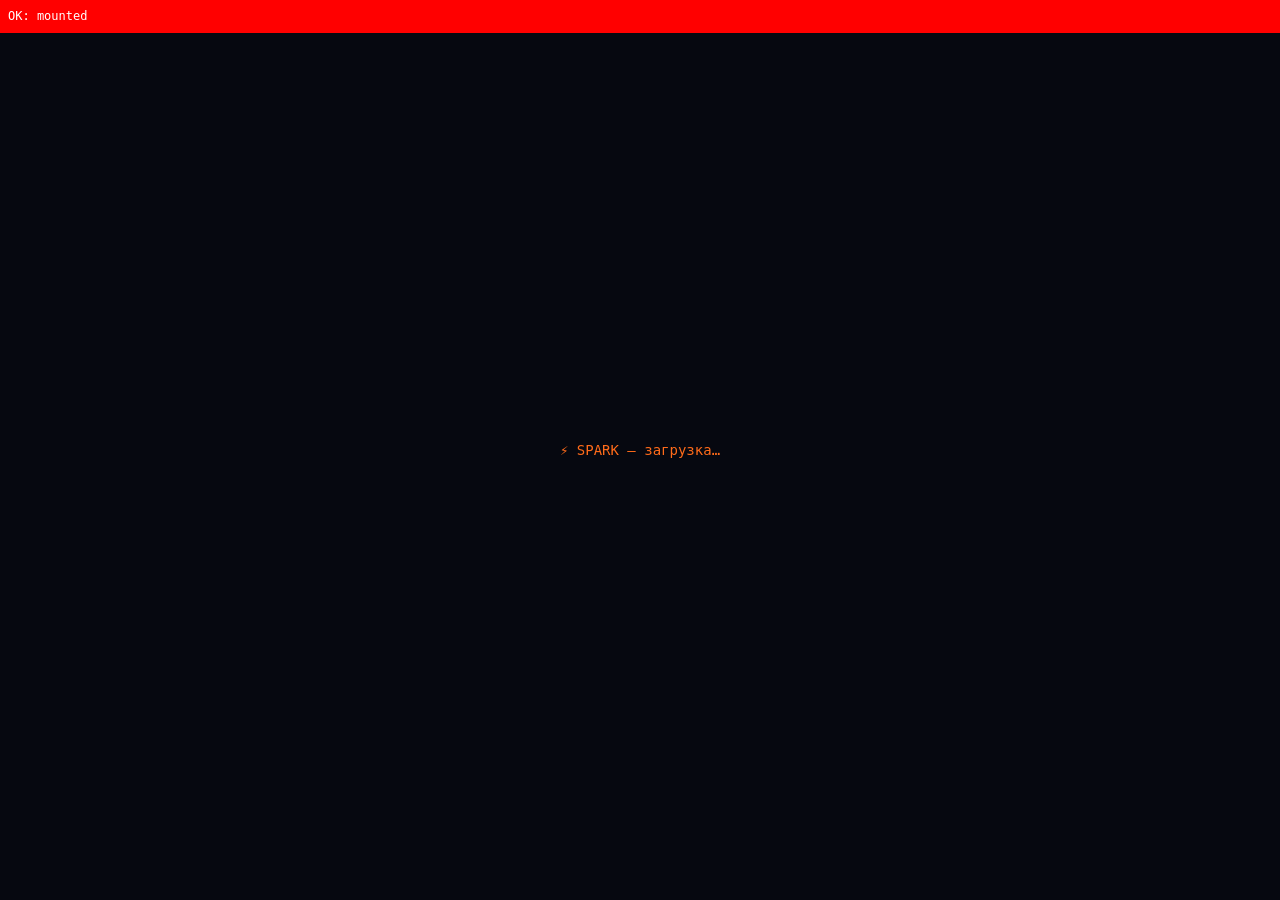
==== commit 9e531b38: "deploy: SPARK v3 (Svelte+TS) — replace monolithic index.html Full Svelte 5 + TypeScript rewrite depl" ====
--- a/index.html
+++ b/index.html
@@ -1,2862 +1,32 @@
 <!DOCTYPE html>
 <html lang="ru">
 <head>
-<meta charset="UTF-8">
-<meta name="viewport" content="width=device-width, initial-scale=1.0, maximum-scale=1.0, user-scalable=no, viewport-fit=cover">
-<title>SPARK — передай бомбу</title>
-<meta name="theme-color" content="#060810">
-<meta name="description" content="PvP дуэль: передавай бомбу, не держи при взрыве. Ставка 10 USDT, победитель забирает банк.">
-<link rel="manifest" href="manifest.json">
-<link rel="apple-touch-icon" href="data:image/svg+xml,%3Csvg xmlns='http://www.w3.org/2000/svg' viewBox='0 0 180 180'%3E%3Crect width='180' height='180' fill='%23060810'/%3E%3Ccircle cx='90' cy='100' r='45' fill='%23f97316'/%3E%3Cpath d='M90 30 Q100 20 105 25 Q108 15 98 10' stroke='%2352525b' stroke-width='4' fill='none'/%3E%3Ccircle cx='98' cy='10' r='6' fill='%23fbbf24'/%3E%3C/svg%3E">
-<meta name="apple-mobile-web-app-capable" content="yes">
-<meta name="apple-mobile-web-app-status-bar-style" content="black-translucent">
-<meta name="apple-mobile-web-app-title" content="SPARK">
-<meta http-equiv="Cache-Control" content="no-cache, no-store, must-revalidate">
-<link rel="preconnect" href="https://fonts.googleapis.com">
-<link rel="preconnect" href="https://fonts.gstatic.com" crossorigin>
-<link rel="preload" as="style" href="https://fonts.googleapis.com/css2?family=Sora:wght@400;500;600;700;800&family=JetBrains+Mono:wght@700;800&family=Inter:wght@400;500;600;700&display=swap" onload="this.rel='stylesheet'">
-<noscript><link rel="stylesheet" href="https://fonts.googleapis.com/css2?family=Sora:wght@400;500;600;700;800&family=JetBrains+Mono:wght@700;800&family=Inter:wght@400;500;600;700&display=swap"></noscript>
-<style>
-  :root {
-    --app-h: 100dvh;
-    --void: #060810;
-    --panel: #0d1018;
-    --panel2: #131825;
-    --panel3: #1a2030;
-    --border: rgba(255,255,255,0.06);
-    --border2: rgba(255,255,255,0.12);
-    --border-glow: rgba(249, 115, 22, 0.3);
-    --spark: #ff6b1a;
-    --spark-glow: rgba(255, 107, 26, 0.35);
-    --spark-bright: #ff8a3d;
-    --spark-2: #fbbf24;
-    --short: #ef4444;
-    --short-glow: rgba(239, 68, 68, 0.5);
-    --safe: #10b981;
-    --safe-glow: rgba(16, 185, 129, 0.25);
-    --violet: #a855f7;
-    --violet-glow: rgba(168, 85, 247, 0.2);
-    --ink: #e8e8ec;
-    --mut: #8b95b0;
-    --dim: #5a6478;
-    --display: 'Sora', sans-serif;
-    --mono: 'JetBrains Mono', monospace;
-    --glitch: 'Sora', sans-serif;
-    --header-h: 56px;
-    --strip-h: 24px;
-    --tg-close-reserve: 64px;
-    --chrome-top: calc(max(13px, env(safe-area-inset-top)) + var(--header-h) + var(--strip-h));
-    --spark-size: clamp(64px, 17vw, 86px);
-    --spark-half: calc(var(--spark-size) / 2);
-    --wire-top: 58%;
-    --wire-h: clamp(88px, 22vh, 120px);
-    --zone-pad-top: clamp(46px, 12vh, 72px);
-    --heat-font: clamp(28px, 8.5vw, 36px);
-    --zone-status-font: clamp(26px, 7.5vw, 34px);
-    --zone-charge-font: clamp(19px, 5.2vw, 26px);
-    --pass-h: clamp(68px, 11vh, 84px);
-    --pass-font: clamp(36px, 10vw, 50px);
-    --pass-shadow: clamp(6px, 1.2vh, 9px);
-    --controls-pad-y: clamp(12px, 2vh, 18px);
-    --screen-btn-font: clamp(22px, 5.5vw, 26px);
-    --overlay-max: min(440px, 100%);
-    --ease-out: cubic-bezier(0.16, 1, 0.3, 1);
-    --ease-spring: cubic-bezier(0.34, 1.56, 0.64, 1);
-  }
-
-  /* на интро шапка и игровая зона скрыты — splash на весь экран */
-  body.on-intro .header, body.on-intro .trust-strip, body.on-intro .arena, body.on-intro .controls { display: none; }
-  body.on-intro #app { background: radial-gradient(circle at 50% 35%, #1a1410 0%, var(--void) 75%); }
-
-  * { box-sizing: border-box; -webkit-tap-highlight-color: transparent; }
-  html, body { margin: 0; padding: 0; height: 100%; overscroll-behavior: none; }
-  body {
-    background-color: var(--void); color: var(--ink);
-    font-family: 'Inter', sans-serif; overflow: hidden; user-select: none;
-    display: flex; justify-content: center;
-    padding-top: var(--tg-close-reserve);
-    box-sizing: border-box;
-  }
-
-  .app-container {
-    width: 100%; max-width: 480px;
-    height: calc(var(--app-h) - var(--tg-close-reserve));
-    display: flex; flex-direction: column;
-    margin: 0 auto; position: relative;
-    background:
-      radial-gradient(ellipse 120% 50% at 50% 0%, rgba(255,107,26,.10) 0%, transparent 55%),
-      radial-gradient(ellipse 80% 40% at 50% 100%, rgba(168,85,247,.04) 0%, transparent 50%),
-      linear-gradient(180deg, #080b14 0%, #060810 100%);
-    border-left: 1px solid var(--border); border-right: 1px solid var(--border);
-    overflow: hidden;
-  }
-
-  /* ===== HEADER ===== */
-  .header {
-    padding: max(13px, env(safe-area-inset-top)) 16px 12px;
-    display: flex; justify-content: space-between; align-items: center;
-    border-bottom: 1px solid var(--border); background: rgba(6,8,16,0.85); backdrop-filter: blur(16px);
-    z-index: 100; position: relative;
-  }
-  .brand-wrap { display: flex; align-items: center; gap: 10px; cursor: pointer; }
-  .logo-svg { width: 30px; height: 30px; flex: none; filter: drop-shadow(0 0 10px var(--spark-glow)); }
-  .brand { font-family: var(--glitch); font-size: 26px; font-weight: 800; color: var(--spark); letter-spacing: 3px; line-height: 1;
-    background: linear-gradient(135deg, var(--spark-bright), var(--spark)); -webkit-background-clip: text; background-clip: text; color: transparent; }
-  .header-right { display: flex; align-items: center; gap: 8px; }
-  .balance { font-family: var(--mono); font-size: 17px; color: var(--safe); font-weight: 800; cursor: pointer; transition: color .2s;
-    padding: 4px 12px; border-radius: 10px; background: rgba(16,185,129,.08); border: 1px solid rgba(16,185,129,.15); }
-  .deposit-btn {
-    width: 34px; height: 34px; border-radius: 12px; border: 1px solid rgba(16,185,129,.3);
-    background: rgba(16,185,129,.08); color: var(--safe); font-size: 22px; font-weight: 700;
-    line-height: 1; cursor: pointer; flex: none; transition: transform .15s var(--ease-out), background .2s;
-  }
-  .deposit-btn:active { transform: scale(.9); }
-
-  /* ===== ARENA ===== */
-  .arena {
-    flex: 1; min-height: 0; position: relative; display: flex; flex-direction: column;
-    overflow: hidden; border-bottom: 1px solid var(--border);
-    background:
-      radial-gradient(ellipse 75% 50% at 50% 60%, rgba(255,107,26,.05) 0%, transparent 60%),
-      linear-gradient(180deg, #0a0e16 0%, #060810 55%, #080a12 100%);
-  }
-  /* центральная разделительная линия-стадион с glow */
-  .arena::after {
-    content: ''; position: absolute; top: var(--wire-top); left: 8%; right: 8%; height: 2px;
-    transform: translateY(-50%);
-    background: linear-gradient(90deg, transparent, var(--border2), rgba(255,107,26,.4), var(--border2), transparent);
-    box-shadow: 0 0 16px rgba(255,107,26,.25); z-index: 5; pointer-events: none;
-  }
-  /* верхняя виньетка */
-  .arena::before {
-    content: ''; position: absolute; top: 0; left: 0; right: 0; height: 90px; z-index: 1;
-    background: linear-gradient(180deg, rgba(6,8,16,.6), transparent); pointer-events: none;
-  }
-
-  /* global voltage readout */
-  .global-volt-container {
-    position: absolute; top: clamp(8px, 2vh, 16px); left: 50%; transform: translateX(-50%);
-    background: rgba(6,8,16,0.72); padding: clamp(5px, 1.2vh, 8px) clamp(16px, 4.5vw, 26px); border-radius: 20px;
-    border: 1px solid rgba(255,255,255,0.1); text-align: center; z-index: 15; max-width: calc(100% - 24px);
-    backdrop-filter: blur(14px); box-shadow: 0 4px 24px rgba(0,0,0,.5), inset 0 1px 0 rgba(255,255,255,.06);
-  }
-  .global-volt { font-family: var(--display); font-size: var(--heat-font); font-weight: 700; color: #fff; line-height: 1; transition: color .12s; font-variant-numeric: tabular-nums; }
-  .global-label { font-family: var(--mono); font-size: 10px; color: var(--mut); letter-spacing: 1.8px; text-transform: uppercase; }
-
-  /* trust strip */
-  .trust-strip {
-    display: flex; align-items: center; justify-content: center; gap: 8px; flex-wrap: wrap;
-    padding: 4px 12px 5px; font-family: var(--mono); font-size: 10.5px; color: var(--dim);
-    border-bottom: 1px solid var(--border); background: rgba(8,8,10,0.95); z-index: 99; position: relative;
-  }
-  .trust-strip .dot { color: var(--safe); }
-  .trust-strip button { background: none; border: none; color: var(--mut); cursor: pointer; font: inherit; padding: 0; text-decoration: underline; }
-  .balance-unit { font-size: 13px; color: var(--mut); font-weight: 700; margin-left: 2px; }
-
-  /* zones */
-  .zones { display: flex; flex: 1; width: 100%; position: relative; z-index: 2; }
-  .zone {
-    flex: 1; min-width: 0; display: flex; flex-direction: column; align-items: center; justify-content: flex-start;
-    padding-top: var(--zone-pad-top); transition: background .35s var(--ease-out);
-  }
-  .zone-p1 { border-right: 1px solid rgba(255,255,255,0.04); }
-  .zone.active { background: radial-gradient(circle at 50% 38%, rgba(255,107,26,0.12) 0%, transparent 68%); }
-  .zone-title { font-family: 'Inter', sans-serif; font-size: 12px; color: var(--dim); text-transform: uppercase; font-weight: 700; letter-spacing: 2px; }
-  .zone-charge { font-family: var(--mono); font-size: var(--zone-charge-font); color: var(--ink); font-weight: 800; margin-top: 6px; line-height: 1; font-variant-numeric: tabular-nums; transition: color .2s; }
-  .zone.active .zone-charge { color: var(--spark-2); }
-  .zone-status { font-family: var(--display); font-size: var(--zone-status-font); color: var(--safe); line-height: 1; margin-top: clamp(6px, 1.5vh, 10px); transition: color .2s; font-weight: 700; }
-  .zone.active .zone-status { color: var(--spark-bright); text-shadow: 0 0 16px var(--spark-glow); }
-
-  /* the wire + spark node */
-  .wire-track {
-    position: absolute; top: var(--wire-top); left: 0; right: 0; height: var(--wire-h);
-    transform: translateY(-50%); pointer-events: none; z-index: 10;
-  }
-  .spark {
-    width: var(--spark-size); height: var(--spark-size); border-radius: 50%;
-    background: radial-gradient(circle at 32% 30%, #fff 0%, var(--spark-2) 38%, var(--spark) 70%, #7c2d12 100%);
-    box-shadow: 0 0 35px var(--spark-glow), 0 0 60px rgba(255,107,26,0.15), inset 0 0 18px #fed7aa;
-    position: absolute; top: 17px;
-    transition: left .18s var(--ease-spring), filter .15s;
-    display: flex; align-items: center; justify-content: center;
-    animation: sparkIdle 2.4s ease-in-out infinite;
-  }
-  @keyframes sparkIdle { 0%,100%{transform:scale(1)} 50%{transform:scale(1.04)} }
-  .spark svg { width: calc(var(--spark-size) * 0.47); height: calc(var(--spark-size) * 0.47); }
-  .pos-1 { left: calc(25% - var(--spark-half)); }
-  .pos-2 { left: calc(75% - var(--spark-half)); }
-
-  /* locked (lockout) state */
-  .spark.locked {
-    background: radial-gradient(circle at 32% 30%, #fff 0%, var(--short) 42%, #7f1d1d 100%);
-    box-shadow: 0 0 42px var(--short-glow), 0 0 70px rgba(239,68,68,0.2), inset 0 0 18px #fecaca;
-    animation: pulse-lock .5s infinite alternate;
-  }
-  @keyframes pulse-lock { from { transform: scale(0.97); } to { transform: scale(1.03); } }
-  .lock-timer { font-family: var(--mono); font-size: 13px; font-weight: 800; color: #1a0606; }
-
-  /* ===== CONTROLS ===== */
-  .controls {
-    flex: none; padding: var(--controls-pad-y) max(14px, env(safe-area-inset-right)) max(18px, env(safe-area-inset-bottom)) max(14px, env(safe-area-inset-left));
-    background: rgba(6,8,16,0.9); backdrop-filter: blur(10px); z-index: 20; position: relative;
-  }
-  .pass-btn {
-    width: 100%; height: var(--pass-h); border-radius: 18px; border: none; outline: none;
-    background: linear-gradient(135deg, var(--spark-bright) 0%, var(--spark) 50%, #c2410c 100%);
-    color: #fff; font-family: var(--display); font-size: var(--pass-font); font-weight: 700; letter-spacing: 2px;
-    text-transform: uppercase; cursor: pointer; transition: transform .1s var(--ease-out), box-shadow .15s, filter .15s;
-    box-shadow: 0 var(--pass-shadow) 0 #9a3412, 0 var(--pass-shadow) 28px var(--spark-glow), inset 0 1px 0 rgba(255,255,255,.25);
-    display: flex; flex-direction: column; align-items: center; justify-content: center; line-height: 1;
-    position: relative; overflow: hidden;
-  }
-  .pass-btn:not(:disabled)::after {
-    content: ''; position: absolute; top: 0; left: -60%; width: 45%; height: 100%;
-    background: linear-gradient(105deg, transparent, rgba(255,255,255,.3), transparent);
-    transform: skewX(-18deg); animation: btnShimmer 3.5s ease-in-out infinite;
-  }
-  .pass-btn:active { transform: translateY(var(--pass-shadow)); box-shadow: 0 0 0 #9a3412, 0 0 18px var(--spark-glow); }
-  .pass-btn:disabled {
-    background: var(--panel2); color: var(--dim); box-shadow: none; transform: translateY(0); cursor: not-allowed; border: 1px solid var(--border);
-  }
-  .pass-btn.cooldown-state { background: var(--panel2); color: var(--mut); box-shadow: none; border: 1px solid var(--border); }
-  .pass-btn.locked-state { background: var(--short); box-shadow: 0 var(--pass-shadow) 0 #991b1b, 0 0 38px var(--short-glow); color: #fff; }
-  .btn-sub { font-family: var(--mono); font-size: clamp(10px, 3vw, 13px); letter-spacing: 0; opacity: 0.85; margin-top: 4px; text-transform: none; }
-
-  /* ===== SCREENS (full overlays) ===== */
-  /* body.loading — блокирует transition/screen-анимации до полной загрузки,
-     чтобы стартовый intro не мелькал полупрозрачным поверх подложки. */
-  body.loading .screen { transition: none !important; }
-  .screen {
-    position: absolute; left: 0; right: 0; bottom: 0; top: 0;
-    background: rgba(8,8,10,0.96); backdrop-filter: blur(8px);
-    display: flex; flex-direction: column; align-items: center; justify-content: center; z-index: 50;
-    padding: var(--chrome-top) max(16px, env(safe-area-inset-right)) max(20px, env(safe-area-inset-bottom)) max(16px, env(safe-area-inset-left));
-    text-align: center;
-    opacity: 0; transform: scale(1.02); pointer-events: none;
-    transition: opacity .35s var(--ease-out), transform .35s var(--ease-out);
-    overflow-x: hidden; overflow-y: auto; -webkit-overflow-scrolling: touch;
-    overflow-x: hidden; overflow-y: auto; -webkit-overflow-scrolling: touch;
-    overscroll-behavior: contain;
-    isolation: isolate;
-  }
-  .screen.visible { opacity: 1; transform: scale(1); pointer-events: auto; }
-  .screen .screen-btn, .screen .play-big, .screen .play-secondary { position: relative; z-index: 2; cursor: pointer; touch-action: manipulation; }
-
-  .logo-big {
-    width: 140px; height: 140px; margin-bottom: 8px;
-    filter: drop-shadow(0 0 32px var(--spark-glow));
-    animation: floaty 4.2s ease-in-out infinite, logoGlow 2.8s ease-in-out infinite;
-  }
-  @keyframes floaty { 0%,100%{transform:translateY(0)} 50%{transform:translateY(-8px)} }
-  @keyframes logoGlow { 0%,100%{filter:drop-shadow(0 0 32px var(--spark-glow))} 50%{filter:drop-shadow(0 0 56px rgba(255,107,26,.62))} }
-
-  .title-main {
-    font-family: var(--glitch); font-size: 80px; font-weight: 800; line-height: 1; margin: 0 0 8px;
-    background: linear-gradient(135deg, var(--spark-bright) 0%, var(--spark) 40%, var(--violet) 100%);
-    -webkit-background-clip: text; background-clip: text; color: transparent;
-    filter: drop-shadow(0 4px 36px var(--spark-glow)); letter-spacing: 4px;
-  }
-  .subtitle { font-family: 'Inter', sans-serif; font-size: 17px; color: var(--mut); margin: 0 0 24px; letter-spacing: .3px; font-weight: 500; }
-
-  /* .protocol block removed (dead CSS — never used in HTML) */
-
-  .screen-btn {
-    position: relative; overflow: hidden;
-    background: linear-gradient(135deg, var(--spark-bright) 0%, var(--spark) 50%, #c2410c 100%); color: #fff; border: none; padding: clamp(14px, 2.5vh, 16px) clamp(20px, 5vw, 32px); border-radius: 14px;
-    font-family: var(--display); font-size: var(--screen-btn-font); font-weight: 700; letter-spacing: 1px; cursor: pointer; width: 100%; transition: transform .12s var(--ease-out), box-shadow .2s;
-    box-shadow: 0 8px 24px var(--spark-glow), inset 0 1px 0 rgba(255,255,255,.22);
-  }
-  .screen-btn:not(.ghost)::after {
-    content: ''; position: absolute; top: 0; left: -60%; width: 50%; height: 100%;
-    background: linear-gradient(105deg, transparent, rgba(255,255,255,.28), transparent);
-    transform: skewX(-18deg); animation: btnShimmer 4.5s ease-in-out infinite;
-  }
-  @keyframes btnShimmer { 0% { left: -60%; } 55%,100% { left: 130%; } }
-  .screen-btn:active { transform: scale(.97); }
-  .screen-btn.waiting { opacity: .72; cursor: default; }
-  .screen-btn.ghost { background: var(--panel2); border: 1px solid var(--border); color: var(--ink); box-shadow: none; font-size: 22px; }
-
-  /* ===== MENU (major overhaul) ===== */
-  .screen.menu-screen {
-    justify-content: flex-start; align-items: stretch;
-    background:
-      radial-gradient(ellipse 100% 40% at 50% 0%, rgba(255,107,26,.14) 0%, transparent 50%),
-      radial-gradient(ellipse 80% 30% at 50% 100%, rgba(168,85,247,.06) 0%, transparent 55%),
-      rgba(5,5,7,.97);
-  }
-  .overlay-wrap, .menu-wrap, .intro-wrap, .match-wrap, .result-wrap {
-    width: 100%; max-width: var(--overlay-max); margin: 0 auto;
-  }
-  .menu-wrap {
-    display: flex; flex-direction: column; gap: 14px;
-    padding: 4px 0 max(8px, env(safe-area-inset-bottom));
-  }
-
-  /* === LOBBY v2 — полностью новый layout === */
-
-  /* компактная статистика в одну строку */
-  .lobby-stats-row {
-    display: flex; align-items: center; justify-content: center; gap: 6px; flex-wrap: wrap;
-    font-family: var(--mono); font-size: 11px; color: var(--dim);
-    padding: 2px 0;
-  }
-  .lobby-stats-row b { color: var(--ink); font-weight: 800; }
-  .lobby-stats-row b.fire { color: var(--spark-2); }
-  .lobby-stats-row b.pl-pos { color: var(--safe); }
-  .lobby-stats-row .ls-sep { opacity: .3; }
-  .online-bar {
-    display: flex; align-items: center; gap: 6px;
-    font-family: var(--mono); font-size: 11px; color: var(--mut);
-  }
-  .online-dot {
-    width: 7px; height: 7px; border-radius: 50%; background: var(--safe);
-    box-shadow: 0 0 8px var(--safe); animation: onlinePulse 1.8s ease-in-out infinite;
-  }
-  @keyframes onlinePulse { 0%,100%{opacity:1} 50%{opacity:.4} }
-  .lobby-stats-strip {
-    display: flex; gap: 14px;
-  }
-  .lobby-stats-strip .stat { text-align: right; }
-  .lobby-stats-strip .stat .v {
-    font-family: var(--mono); font-size: 13px; font-weight: 800; color: var(--ink);
-    line-height: 1; font-variant-numeric: tabular-nums;
-  }
-  .lobby-stats-strip .stat .v.fire { color: var(--spark-2); }
-  .lobby-stats-strip .stat .v.pl-pos { color: var(--safe); }
-  .lobby-stats-strip .stat .v.pl-neg { color: var(--short); }
-  .lobby-stats-strip .stat .k {
-    font-family: var(--mono); font-size: 8px; color: var(--dim); text-transform: uppercase;
-    letter-spacing: .1em; margin-top: 2px;
-  }
-
-  /* потенциал выигрыша — ГЛАВНЫЙ фокус, крупная плитка */
-  .lobby-pot {
-    text-align: center; padding: 28px 20px 24px; border-radius: 28px;
-    background: linear-gradient(170deg, rgba(255,107,26,.12) 0%, rgba(20,14,10,.5) 45%, rgba(6,8,16,.85) 100%);
-    border: 1px solid rgba(255,107,26,.2);
-    box-shadow: 0 20px 60px rgba(0,0,0,.55), 0 0 60px rgba(255,107,26,.06), inset 0 1px 0 rgba(255,255,255,.06);
-    backdrop-filter: blur(12px); position: relative; overflow: hidden;
-  }
-  .lobby-pot::before {
-    content: ''; position: absolute; top: 0; left: 0; right: 0; height: 2px;
-    background: linear-gradient(90deg, transparent, var(--spark), var(--violet), transparent); opacity: .8;
-  }
-  .lobby-pot-label {
-    font-family: var(--mono); font-size: 11px; letter-spacing: .2em; text-transform: uppercase;
-    color: var(--mut); font-weight: 700;
-  }
-  .lobby-pot-amount {
-    font-family: var(--display); font-size: clamp(52px, 15vw, 72px); font-weight: 800; line-height: 1.05;
-    background: linear-gradient(135deg, var(--spark-bright), var(--spark), #c2410c);
-    -webkit-background-clip: text; background-clip: text; color: transparent;
-    margin: 4px 0 6px; font-variant-numeric: tabular-nums;
-    filter: drop-shadow(0 4px 24px var(--spark-glow));
-  }
-  .lobby-pot-amount .u {
-    font-family: var(--mono); font-size: clamp(16px, 4vw, 20px); color: var(--mut);
-    -webkit-text-fill-color: var(--mut); margin-left: 6px; font-weight: 700;
-  }
-  .lobby-pot-sub { font-family: var(--mono); font-size: 11px; color: var(--dim); line-height: 1.5; }
-  .lobby-pot-sub b { color: var(--spark-2); }
-
-  /* выбор ставки */
-  .lobby-stake { }
-  .lobby-stake-label {
-    font-family: var(--mono); font-size: 10px; letter-spacing: .2em; text-transform: uppercase;
-    color: var(--dim); font-weight: 700; margin-bottom: 10px;
-  }
-
-  /* кнопка ИГРАТЬ — полная ширина, glow-pulse */
-  .play-hit { width: 100%; }
-  .play-hit .play-big, .menu-wrap > .play-big {
-    width: 100%; margin-top: 0; padding: 22px; border: none; border-radius: 20px; cursor: pointer;
-    font-family: var(--display); font-weight: 700; font-size: 28px; letter-spacing: 2px; color: #fff;
-    background: linear-gradient(180deg, var(--spark), #c2410c);
-    box-shadow: 0 0 0 1px rgba(255,255,255,.12), 0 12px 40px var(--spark-glow), inset 0 1px 0 rgba(255,255,255,.22);
-    display: flex; align-items: center; justify-content: center; gap: 10px; transition: transform .08s;
-    animation: playPulse 2.6s ease-in-out infinite;
-  }
-  @keyframes playPulse {
-    0%,100% { box-shadow: 0 0 0 1px rgba(255,255,255,.12), 0 12px 40px var(--spark-glow), inset 0 1px 0 rgba(255,255,255,.22); }
-    50% { box-shadow: 0 0 0 1px rgba(255,255,255,.12), 0 12px 56px rgba(255,107,26,.58), inset 0 1px 0 rgba(255,255,255,.22); }
-  }
-  .play-hit .play-big:active, .menu-wrap > .play-big:active { transform: scale(.98); animation: none; }
-  .play-hit .play-big:disabled, .menu-wrap > .play-big:disabled { background: var(--panel2); color: var(--dim); box-shadow: none; animation: none; cursor: not-allowed; }
-  .play-hit .play-big .amt, .menu-wrap > .play-big .amt { font-family: var(--mono); font-size: 16px; background: rgba(0,0,0,.25); padding: 4px 12px; border-radius: 8px; }
-
-  /* связь P2P */
-  .conn-badge {
-    font-family: var(--mono); font-size: 12px; color: var(--spark-2); text-align: center;
-    margin-top: 4px; padding: 7px 10px; border-radius: 999px;
-    background: rgba(255,107,26,.1); border: 1px solid rgba(255,107,26,.28);
-    display: none; letter-spacing: .04em;
-  }
-  .conn-badge.on { display: block; }
-
-  /* вызвать друга — широкая glass-полоса */
-  .friend-cta {
-    width: 100%; display: flex; align-items: center; gap: 12px; padding: 16px 18px;
-    border-radius: 16px; cursor: pointer; border: 1px solid rgba(168,85,247,.25);
-    background: rgba(168,85,247,.06); backdrop-filter: blur(8px); transition: transform .1s, background .15s;
-    font-family: var(--display); font-size: 17px; font-weight: 700; letter-spacing: .5px; color: #c4b5fd;
-  }
-  .friend-cta:active { transform: scale(.98); background: rgba(168,85,247,.12); }
-  .friend-icon { font-size: 20px; }
-  .friend-text { flex: 1; text-align: left; }
-  .friend-arrow { opacity: .5; font-size: 18px; }
-
-  /* недавние дуэли */
-  .lobby-recent-head { display: flex; align-items: center; justify-content: space-between; margin-bottom: 8px; }
-  .lobby-recent-label {
-    font-family: var(--mono); font-size: 10px; letter-spacing: .2em; text-transform: uppercase;
-    color: var(--dim); font-weight: 700;
-  }
-  .lobby-recent-more { background: none; border: none; color: var(--spark); cursor: pointer; font-family: var(--mono); font-size: 11px; font-weight: 700; padding: 0; }
-  .lobby-recent-feed { display: flex; flex-direction: column; gap: 0; max-height: 110px; overflow-y: auto; -webkit-overflow-scrolling: touch; }
-  .lobby-recent-row {
-    display: flex; align-items: center; gap: 8px; padding: 7px 0;
-    border-bottom: 1px solid rgba(42,42,49,.35); font-size: 13px;
-  }
-  .lobby-recent-row:last-child { border-bottom: none; }
-  .lobby-recent-row .ic { width: 16px; text-align: center; flex: none; font-size: 14px; }
-  .lobby-recent-row .who { flex: 1; min-width: 0; color: var(--mut); overflow: hidden; text-overflow: ellipsis; white-space: nowrap; font-family: var(--mono); }
-  .lobby-recent-row .who b { color: var(--ink); font-weight: 700; }
-  .lobby-recent-row .amt { font-family: var(--mono); font-weight: 700; flex: none; font-size: 13px; }
-  .lobby-recent-empty { padding: 8px 0; color: var(--dim); font-family: var(--mono); font-size: 12px; text-align: left; line-height: 1.45; }
-
-  /* pills */
-  .menu-pills {
-    display: flex; flex-wrap: wrap; justify-content: center; gap: 8px; margin-top: 2px;
-  }
-  .menu-pills button {
-    padding: 10px 18px; border-radius: 999px; cursor: pointer;
-    background: rgba(14,14,17,.5); border: 1px solid rgba(255,255,255,.08); color: var(--mut);
-    backdrop-filter: blur(6px);
-    font-family: var(--mono); font-size: 12px; font-weight: 700; letter-spacing: .08em; text-transform: uppercase;
-    transition: border-color .15s, color .15s, background .15s, transform .1s;
-  }
-  .menu-pills button:active { transform: scale(.97); border-color: rgba(255,107,26,.4); color: var(--spark); background: rgba(255,107,26,.1); }
-  .menu-pills button.pill-warn:active { border-color: rgba(239,68,68,.45); color: var(--short); background: rgba(239,68,68,.1); }
-
-  .play-secondary {
-    width: 100%; margin-top: 10px; padding: 14px; border-radius: 12px; cursor: pointer;
-    font-family: var(--display); font-size: 20px; font-weight: 700; letter-spacing: .5px;
-    background: var(--panel2); border: 1px solid var(--border); color: var(--ink);
-    transition: transform .08s;
-  }
-  .play-secondary:active { transform: scale(.98); }
-
-  .info-card {
-    background: var(--panel); border: 1px solid var(--border); border-radius: 14px;
-    padding: 14px 16px; text-align: left; width: 100%; margin-bottom: 14px;
-  }
-  .info-card h4 { font-family: var(--display); font-size: 23px; margin: 0 0 10px; color: var(--spark); letter-spacing: .5px; }
-  .info-steps { display: flex; flex-direction: column; gap: 8px; }
-  .info-step {
-    display: flex; gap: 12px; align-items: flex-start; padding: 10px 12px;
-    background: var(--void); border-radius: 11px; border: 1px solid var(--border);
-  }
-  .info-step .num {
-    width: 26px; height: 26px; border-radius: 8px; flex: none;
-    display: flex; align-items: center; justify-content: center;
-    font-family: var(--mono); font-size: 14px; font-weight: 800;
-  }
-  .info-step .num.orange { background: rgba(255,107,26,.15); color: var(--spark); border: 1px solid rgba(255,107,26,.3); }
-  .info-step .num.green { background: rgba(16,185,129,.12); color: var(--safe); border: 1px solid rgba(16,185,129,.3); }
-  .info-step .num.red { background: rgba(239,68,68,.12); color: var(--short); border: 1px solid rgba(239,68,68,.3); }
-  .info-step .num.gold { background: rgba(251,191,36,.12); color: var(--spark-2); border: 1px solid rgba(251,191,36,.35); }
-  .info-step .txt { font-size: 15px; line-height: 1.5; color: #d4d4d8; }
-  .info-step .txt b { color: var(--ink); }
-  .info-step .txt .c-o { color: var(--spark); font-weight: 700; }
-  .info-step .txt .c-g { color: var(--safe); font-weight: 700; }
-  .info-step .txt .c-r { color: var(--short); font-weight: 700; }
-  .info-step .txt .c-y { color: var(--spark-2); font-weight: 700; }
-  .info-foot { font-family: var(--mono); font-size: 12px; color: var(--dim); margin-top: 12px; line-height: 1.55; padding-top: 10px; border-top: 1px solid var(--border); }
-
-  .intro-tagline { font-family: var(--mono); font-size: 15px; color: var(--mut); margin: 0 0 18px; letter-spacing: .5px; }
-  .intro-pitch {
-    font-family: var(--mono); font-size: 13px; color: var(--mut); margin: 0 0 20px; max-width: 300px; line-height: 1.6;
-    background: var(--panel); border: 1px solid var(--border); border-radius: 12px; padding: 12px 14px;
-  }
-  .intro-pitch .c-o { color: var(--spark); font-weight: 700; }
-  .intro-pitch .c-g { color: var(--safe); font-weight: 700; }
-
-  .screen.intro-screen {
-    justify-content: center; align-items: center; padding-top: 0;
-    background:
-      radial-gradient(ellipse 90% 50% at 50% 30%, rgba(255,107,26,.20) 0%, transparent 60%),
-      radial-gradient(ellipse 70% 40% at 50% 90%, rgba(255,107,26,.06) 0%, transparent 55%),
-      rgba(5,5,7,.98);
-  }
-  .intro-wrap { display: flex; flex-direction: column; align-items: center; gap: 8px; max-width: 420px; }
-  .intro-cta { margin-top: 32px; padding: 22px; font-size: 32px; }
-  .intro-foot { font-family: var(--mono); font-size: 12px; color: var(--dim); margin-top: 18px; text-align: center; line-height: 1.5; }
-  .intro-foot b { color: var(--spark); }
-  .screen.match-screen { justify-content: center; }
-  .match-wrap { text-align: center; }
-  .match-pulse {
-    width: 72px; height: 72px; margin: 0 auto 20px; border-radius: 50%;
-    border: 3px solid var(--border); border-top-color: var(--spark);
-    animation: spin 1s linear infinite;
-  }
-  @keyframes spin { to { transform: rotate(360deg); } }
-  .match-title { font-family: var(--display); font-size: clamp(26px, 7vw, 32px); color: var(--ink); margin-bottom: 8px; line-height: 1.1; }
-  .match-meta { font-family: var(--mono); font-size: 14px; color: var(--mut); margin-bottom: 6px; }
-  .match-timer { font-family: var(--mono); font-size: 17px; color: var(--spark); margin-bottom: 22px; }
-  .match-queue { font-family: var(--mono); font-size: 12px; color: var(--dim); margin-top: 14px; }
-
-  .wallet-bal { font-family: var(--mono); font-size: 16px; color: var(--mut); margin-bottom: 14px; }
-  .wallet-bal b { color: var(--safe); font-size: 21px; }
-  .wallet-note { font-family: var(--mono); font-size: 12px; color: var(--dim); margin: 10px 0; line-height: 1.5; }
-  .wallet-addr {
-    font-family: var(--mono); font-size: 13px; word-break: break-all; text-align: left;
-    background: var(--void); border: 1px solid var(--border); border-radius: 10px; padding: 12px; margin: 8px 0;
-    color: var(--ink);
-  }
-  .wallet-input {
-    width: 100%; box-sizing: border-box; background: var(--void); border: 1px solid var(--border);
-    border-radius: 10px; color: var(--ink); font-family: var(--mono); font-size: 18px;
-    padding: 12px; margin: 6px 0 10px;
-  }
-  .wallet-input:focus { outline: none; border-color: var(--spark); }
-  .wallet-quick { display: flex; gap: 8px; margin: 8px 0 12px; }
-  .wallet-quick button {
-    flex: 1; padding: 10px 6px; border-radius: 10px; border: 1px solid var(--border);
-    background: var(--panel2); color: var(--ink); font-family: var(--mono); font-size: 14px; font-weight: 700; cursor: pointer;
-  }
-
-  .lab { font-family: var(--mono); font-size: 12px; letter-spacing: 1.5px; text-transform: uppercase; color: var(--dim); margin: 16px 0 8px; font-weight: 700; }
-  .chips { display: flex; gap: 8px; flex-wrap: wrap; }
-  .chip {
-    flex: 1 1 18%; min-width: 58px; text-align: center; padding: 13px 0; border-radius: 12px; cursor: pointer;
-    font-family: var(--mono); font-weight: 800; font-size: 17px;
-    background: rgba(13,16,24,.8); border: 1.5px solid var(--border); color: var(--mut); transition: all .12s;
-  }
-  .chip.sel { border-color: var(--spark); color: var(--spark); background: rgba(255,107,26,.14); box-shadow: 0 0 18px rgba(255,107,26,.2); }
-  .chip:active { transform: scale(.95); }
-  .chip[disabled] { opacity: .35; pointer-events: none; }
-
-  .play-hit { width: 100%; margin-top: 14px; }
-  .play-hit .play-big { margin-top: 0; }
-  .play-big {
-    width: 100%; margin-top: 14px; padding: 17px; border: none; border-radius: 14px; cursor: pointer;
-    font-family: var(--display); font-weight: 700; font-size: 24px; color: #fff; letter-spacing: 1px;
-    background: linear-gradient(180deg, var(--spark), #c2410c); box-shadow: 0 9px 26px var(--spark-glow);
-    display: flex; align-items: center; justify-content: center; gap: 8px; transition: transform .08s;
-  }
-  .play-big:active { transform: translateY(1px) scale(.99); }
-  .play-big:disabled { background: var(--panel2); color: var(--dim); box-shadow: none; cursor: not-allowed; }
-  .play-big .amt { font-family: var(--mono); background: rgba(0,0,0,.2); padding: 2px 9px; border-radius: 7px; font-size: 14px; }
-
-  /* stats grid */
-
-
-
-  /* history */
-  .hist { background: var(--panel); border: 1px solid var(--border); border-radius: 12px; padding: 4px 10px; max-height: 150px; overflow: auto; margin-top: 6px; }
-  .hist-row { display: flex; align-items: center; gap: 9px; padding: 7px 2px; border-bottom: 1px solid rgba(42,42,49,.5); font-size: 14px; }
-  .hist-row:last-child { border-bottom: none; }
-  .hist-row .ic { width: 20px; text-align: center; }
-  .hist-row .who { flex: 1; min-width: 0; color: var(--mut); overflow: hidden; text-overflow: ellipsis; white-space: nowrap; }
-  .hist-row .who b { color: var(--ink); }
-  .hist-row .amt { font-family: var(--mono); font-weight: 700; }
-  .hist-empty { padding: 12px 4px; color: var(--dim); font-size: 13px; text-align: center; }
-
-  /* mode toggle (vs AI / vs Friend) */
-  .mode-toggle { display: flex; gap: 8px; margin-top: 4px; }
-  .mode-toggle .mt {
-    flex: 1; padding: 12px; border-radius: 12px; cursor: pointer; text-align: center;
-    background: var(--panel); border: 1.5px solid var(--border); color: var(--mut);
-    font-family: var(--display); font-weight: 700; font-size: 17px; transition: all .12s;
-  }
-  .mode-toggle .mt.sel { border-color: var(--spark); color: var(--spark); background: rgba(255,107,26,.08); }
-  .mode-toggle .mt .sub { display: block; font-family: var(--mono); font-size: 11px; color: var(--dim); font-weight: 700; letter-spacing: .05em; margin-top: 2px; }
-  .mode-toggle .mt.sel .sub { color: var(--spark-2); }
-
-  /* multiplayer panel */
-  .mp-panel { background: var(--panel); border: 1px solid var(--border); border-radius: 14px; padding: 16px; margin-top: 12px; }
-  .step, .mp-panel .step { font-family: var(--mono); font-size: 12px; color: var(--dim); letter-spacing: .12em; text-transform: uppercase; margin-bottom: 8px; display: block; }
-  .mp-room-code {
-    font-family: var(--display); font-size: 50px; font-weight: 700; letter-spacing: 6px;
-    text-align: center; color: var(--spark); padding: 14px 0 6px; text-shadow: 0 0 16px var(--spark-glow);
-  }
-  .mp-room-input {
-    width: 100%; box-sizing: border-box; text-align: center; letter-spacing: 4px; text-transform: uppercase;
-    background: var(--void); border: 1px solid var(--border); border-radius: 10px; color: var(--ink);
-    font-family: var(--mono); font-size: 26px; font-weight: 800; padding: 14px 12px; margin-bottom: 4px;
-  }
-  .mp-room-input:focus { outline: none; border-color: var(--spark); box-shadow: 0 0 0 2px rgba(255,107,26,.15); }
-  .mp-status { font-family: var(--mono); font-size: 14px; color: var(--mut); margin: 10px 0; text-align: center; }
-  .mp-status.ok { color: var(--safe); } .mp-status.err { color: var(--short); }
-  .mp-row { display: flex; gap: 8px; margin-top: 10px; }
-  .mp-row .screen-btn { font-size: 15px; padding: 12px; }
-  .mp-log-preview {
-    margin-top: 10px; max-height: 88px; overflow: auto; text-align: left;
-    font-family: var(--mono); font-size: 9px; line-height: 1.35; color: var(--dim);
-    background: var(--void); border: 1px solid var(--border); border-radius: 8px; padding: 8px;
-    white-space: pre-wrap; word-break: break-all;
-  }
-  .mp-advanced { margin-top: 10px; }
-  .mp-advanced summary { font-family: var(--mono); font-size: 10px; color: var(--dim); cursor: pointer; }
-
-  /* bottom sheet */
-  .sheet {
-    position: absolute; inset: 0; z-index: 65; display: none; align-items: flex-end;
-    background: rgba(4,4,6,.82);
-  }
-  .sheet.on { display: flex; }
-  .sheet-card {
-    width: 100%; max-height: 88dvh; max-height: 88svh; overflow: auto; background: var(--panel);
-    border: 1px solid var(--border); border-radius: 18px 18px 0 0;
-    padding: 18px 16px max(24px, env(safe-area-inset-bottom));
-    animation: sheetUp .25s ease-out;
-  }
-  @keyframes sheetUp { from { transform: translateY(100%); } to { transform: translateY(0); } }
-  .sheet-head { display: flex; justify-content: space-between; align-items: center; margin-bottom: 14px; }
-  .sheet-head h3 { font-family: var(--display); font-size: 22px; margin: 0; }
-  .sheet-close { background: var(--panel2); border: 1px solid var(--border); color: var(--ink); border-radius: 8px; width: 32px; height: 32px; cursor: pointer; font-size: 18px; }
-
-  /* intro steps */
-  .intro-steps {
-    display: flex; align-items: stretch; justify-content: center; gap: 12px; width: 100%;
-    margin-bottom: 20px; font-family: var(--mono); font-size: 11px; color: var(--mut); letter-spacing: .08em;
-  }
-  .intro-step {
-    display: flex; flex-direction: column; align-items: center; gap: 8px; flex: 1;
-    background: rgba(255,255,255,.03); border: 1px solid var(--border); border-radius: 14px;
-    padding: 14px 6px; backdrop-filter: blur(8px);
-  }
-  .intro-step .ic {
-    width: 46px; height: 46px; border-radius: 50%; background: rgba(255,107,26,.1);
-    border: 1px solid rgba(255,107,26,.25); display: flex; align-items: center; justify-content: center; font-size: 20px;
-  }
-  .intro-step .txt { font-weight: 700; letter-spacing: .1em; }
-  .intro-links { font-family: var(--mono); font-size: 12px; color: var(--mut); margin-top: 14px; }
-  .intro-links button { background: none; border: none; color: var(--spark); cursor: pointer; font: inherit; text-decoration: underline; margin: 0 6px; }
-
-  /* ===== RESULT (minimal) ===== */
-  .screen.result-screen { justify-content: center; align-items: stretch; }
-  .result-wrap {
-    display: flex; flex-direction: column; align-items: stretch; text-align: center; width: 100%;
-    animation: resIn .35s ease-out;
-  }
-  @keyframes resIn { from { opacity: 0; transform: translateY(12px); } to { opacity: 1; transform: translateY(0); } }
-
-  .res-hero {
-    padding: 20px 18px 16px; border-radius: 16px; margin-bottom: 14px;
-    background: linear-gradient(160deg, rgba(16,185,129,.14), rgba(8,8,10,.2));
-    border: 1px solid rgba(16,185,129,.28);
-  }
-  .result-wrap.res-lose .res-hero {
-    background: linear-gradient(160deg, rgba(239,68,68,.14), rgba(8,8,10,.2));
-    border-color: rgba(239,68,68,.32);
-  }
-  .res-badge {
-    width: 48px; height: 48px; margin: 0 auto 8px; border-radius: 50%;
-    display: flex; align-items: center; justify-content: center; font-size: 24px;
-    background: rgba(16,185,129,.15); border: 1px solid rgba(16,185,129,.35);
-  }
-  .result-wrap.res-lose .res-badge {
-    background: rgba(239,68,68,.15); border-color: rgba(239,68,68,.4);
-  }
-  .res-verdict { font-family: var(--display); font-size: clamp(40px, 11vw, 54px); font-weight: 700; line-height: 1; letter-spacing: 1px; text-shadow: 0 0 30px currentColor; }
-  .res-amt { font-family: var(--mono); font-size: clamp(32px, 9vw, 42px); font-weight: 800; font-variant-numeric: tabular-nums; line-height: 1.1; margin: 8px 0 6px; }
-  .res-sub { font-family: var(--mono); font-size: clamp(13px, 3.5vw, 14px); color: var(--mut); line-height: 1.45; margin: 0; }
-
-  .res-meta {
-    display: flex; flex-direction: column; align-items: center; gap: 10px; margin-bottom: 16px;
-  }
-  .res-heat-chip {
-    display: inline-flex; align-items: baseline; gap: 8px; flex-wrap: wrap; justify-content: center;
-    padding: 10px 16px; border-radius: 12px;
-    background: var(--panel); border: 1px solid var(--border);
-    font-family: var(--mono); font-size: 14px;
-  }
-  .res-heat-chip .k { color: var(--mut); }
-  .res-heat-chip .v { font-family: var(--display); font-size: 32px; font-weight: 700; color: var(--short); line-height: 1; }
-  .res-heat-chip .u { color: var(--spark); font-weight: 700; letter-spacing: .12em; font-size: 13px; }
-
-  .verify-badge {
-    font-size: 10px; padding: 6px 12px; border-radius: 8px; border: none;
-    background: rgba(139,124,255,.14); color: #a78bfa; cursor: pointer; font-weight: 700;
-    font-family: var(--mono); letter-spacing: .06em;
-  }
-  .verify-badge:active { transform: scale(.97); }
-
-  .res-actions { width: 100%; }
-  .res-actions .screen-btn { margin-bottom: 10px; }
-  .res-actions .screen-btn .stake-tag {
-    font-family: var(--mono); font-size: 13px; background: rgba(0,0,0,.2);
-    padding: 2px 8px; border-radius: 6px; margin-left: 6px;
-  }
-
-
-  /* ===== MODALS ===== */
-  .modal {
-    position: absolute; inset: 0; z-index: 70; display: none; align-items: center; justify-content: center;
-    background: rgba(4,4,6,.9);
-    padding: max(12px, env(safe-area-inset-top)) max(14px, env(safe-area-inset-right)) max(12px, env(safe-area-inset-bottom)) max(14px, env(safe-area-inset-left));
-  }
-  .modal.on { display: flex; }
-  .mcard {
-    background: var(--panel); border: 1px solid var(--border); border-radius: 16px; padding: clamp(16px, 3vh, 20px);
-    width: 100%; max-width: min(400px, 100%); max-height: min(84dvh, 84svh); overflow: auto;
-  }
-  .mcard h3 { font-family: var(--display); font-weight: 700; font-size: 27px; margin: 0 0 12px; color: var(--spark); letter-spacing: .5px; }
-  .mcard .body { font-size: 15px; line-height: 1.6; color: #d4d4d8; }
-  .mcard .body p { margin: 0 0 10px; }
-  .mcard .body b { color: var(--ink); }
-  .mrow { display: flex; justify-content: space-between; gap: 10px; font-family: var(--mono); font-size: 13.5px; padding: 6px 0; border-bottom: 1px solid rgba(42,42,49,.5); }
-  .mrow:last-child { border-bottom: none; }
-  .mrow span:first-child { color: var(--mut); flex: none; }
-  .mrow span:last-child { color: var(--ink); font-weight: 700; text-align: right; word-break: break-all; }
-  .mrow .ok { color: var(--safe) !important; } .mrow .bad { color: var(--short) !important; }
-  .mbtns { display: flex; gap: 9px; margin-top: 16px; }
-  .mbtn { flex: 1; padding: 12px; border-radius: 11px; border: none; font-weight: 700; font-size: 13px; cursor: pointer; font-family: 'Inter', sans-serif; }
-  .mbtn.ghost { background: var(--panel2); color: var(--ink); border: 1px solid var(--border); }
-  .mbtn.go { background: linear-gradient(180deg, var(--spark), #c2410c); color: #fff; }
-
-  /* ===== FX ===== */
-  .explosion {
-    position: absolute; left: 50%; top: 50%; transform: translate(-50%, -50%);
-    width: clamp(180px, 55vw, 300px); height: clamp(180px, 55vw, 300px); border-radius: 50%; pointer-events: none; z-index: 30; opacity: 0;
-    background: radial-gradient(circle, #fff 0%, var(--spark-2) 18%, var(--spark) 38%, transparent 70%); mix-blend-mode: screen;
-  }
-  .explosion.active { animation: boom .6s ease-out forwards; }
-  @keyframes boom {
-    0% { transform: translate(-50%, -50%) scale(0.1); opacity: 1; }
-    30% { background: radial-gradient(circle, #fff 0%, var(--short) 40%, transparent 80%); }
-    100% { transform: translate(-50%, -50%) scale(2.6); opacity: 0; }
-  }
-
-  .shake-heavy { animation: shake .09s infinite; }
-  .shake-heavy.once { animation: shake .09s 9; }   /* ~0.8s, then auto-stops */
-  @keyframes shake {
-    0% { transform: translate(2px, 2px) rotate(0deg); }
-    25% { transform: translate(-2px, -2px) rotate(-1deg); }
-    50% { transform: translate(-4px, 0px) rotate(1deg); }
-    75% { transform: translate(4px, 2px) rotate(0deg); }
-    100% { transform: translate(2px, -2px) rotate(0deg); }
-  }
-
-  /* spark particles (DOM) for pass toss */
-  .particle { position: absolute; width: 5px; height: 5px; border-radius: 50%; pointer-events: none; z-index: 28; }
-
-  /* countdown overlay (pre-round) */
-  .countdown {
-    position: absolute; inset: 0; z-index: 40; display: none;
-    flex-direction: column; align-items: center; justify-content: center;
-    background: rgba(8,8,10,0.82); backdrop-filter: blur(4px); pointer-events: none;
-  }
-  .countdown.on { display: flex; }
-  .countdown-num {
-    font-family: var(--display); font-weight: 700; font-size: clamp(80px, 30vw, 140px); line-height: 1;
-    color: var(--spark); text-shadow: 0 0 40px var(--spark-glow);
-  }
-  .countdown-num.go { color: var(--safe); text-shadow: 0 0 40px rgba(16,185,129,0.6); font-size: clamp(64px, 24vw, 104px); }
-  .countdown-num.tick { animation: countpop .35s ease-out; }
-  @keyframes countpop { 0%{transform:scale(1.6);opacity:0} 35%{opacity:1} 100%{transform:scale(1);opacity:1} }
-  .countdown-sub { font-family: var(--mono); font-size: 15px; color: var(--mut); letter-spacing: 2px; text-transform: uppercase; margin-top: 6px; }
-
-  /* toast */
-  .toast {
-    position: absolute; left: 50%; bottom: calc(var(--pass-h) + var(--controls-pad-y) * 2 + 24px); transform: translateX(-50%) translateY(20px); z-index: 80;
-    background: var(--panel2); border: 1px solid var(--border); border-radius: 11px; padding: 11px 16px; font-size: clamp(13px, 3.6vw, 14.5px);
-    opacity: 0; transition: .28s cubic-bezier(.2,.8,.2,1); max-width: min(300px, calc(100% - 32px)); text-align: center; box-shadow: 0 4px 20px rgba(0,0,0,.4);
-    pointer-events: none;
-  }
-  .toast.on { opacity: 1; transform: translateX(-50%) translateY(0); }
-  .toast b { color: var(--spark); }
-
-  /* ——— Short viewport (phones landscape, small height) ——— */
-  @media (max-height: 620px) {
-    :root {
-      --zone-pad-top: clamp(32px, 8vh, 52px);
-      --wire-top: 54%;
-      --spark-size: clamp(52px, 14vw, 72px);
-      --pass-h: clamp(56px, 10vh, 68px);
-      --pass-font: clamp(26px, 7vw, 36px);
-      --overlay-max: min(380px, 100%);
-    }
-    .zone-title { font-size: 12px; }
-    .match-pulse { width: 56px; height: 56px; margin-bottom: 14px; }
-    .res-heat-chip .v { font-size: 28px; }
-    .res-actions .screen-btn { margin-bottom: 8px; }
-    .sheet-card { max-height: 92svh; }
-  }
-
-  /* ——— Phone portrait (narrow) ——— */
-  @media (max-width: 420px) {
-    :root { --overlay-max: 100%; }
-    .lobby-stats-strip .stat .v { font-size: 19px; }
-    .lobby-recent-inset, .lobby-tip-card { padding: 10px; }
-    .lobby-tip-body { font-size: 11px; }
-    .chip { flex: 1 1 calc(33.33% - 6px); min-width: 54px; font-size: 15px; padding: 11px 0; }
-    .play-big { font-size: 26px; padding: 18px; margin-top: 12px; }
-    .play-secondary { font-size: 18px; padding: 13px; }
-    .title-main { font-size: 62px; letter-spacing: 3px; }
-    .logo-big { width: 116px; height: 116px; }
-    .intro-pitch { max-width: 100%; }
-    .intro-steps { gap: 8px; }
-    .intro-step .ic { width: 40px; height: 40px; font-size: 18px; }
-    .mp-room-code { font-size: clamp(36px, 10vw, 48px); letter-spacing: 4px; }
-    .mp-row { flex-direction: column; }
-    .mp-row .screen-btn { width: 100%; }
-    .wallet-quick { flex-wrap: wrap; }
-    .wallet-quick button { flex: 1 1 calc(33% - 6px); }
-    .info-step { gap: 10px; padding: 8px 10px; }
-    .info-step .txt { font-size: 14px; }
-    .mcard h3 { font-size: 23px; }
-  }
-
-  @media (max-width: 360px) {
-    .brand { font-size: 23px; }
-    .logo-svg { width: 26px; height: 26px; }
-    .balance { font-size: 14px; }
-    .deposit-btn { width: 30px; height: 30px; font-size: 18px; }
-    .trust-strip { font-size: 10px; gap: 5px; padding: 5px 8px 7px; }
-    .zone-title { font-size: 11px; letter-spacing: 1px; }
-  }
-
-  /* ——— Tablet / iPad portrait ——— */
-  @media (min-width: 481px) {
-    :root {
-      --overlay-max: 440px;
-      --spark-size: 88px;
-      --heat-font: 38px;
-      --zone-status-font: 36px;
-      --zone-charge-font: 28px;
-      --pass-h: 88px;
-      --pass-font: 52px;
-    }
-    /* внутри Telegram — на весь экран; в браузере — карточка с отступами */
-    body:not(.tg-fullscreen) { align-items: flex-start; padding: max(10px, env(safe-area-inset-top)) 0 max(10px, env(safe-area-inset-bottom)); }
-    .app-container {
-      max-width: 520px; height: min(var(--app-h), 920px); min-height: 0;
-      border-radius: 16px;
-      box-shadow: 0 0 0 1px var(--border), 0 20px 70px rgba(0,0,0,.5);
-    }
-    body.tg-fullscreen .app-container { height: calc(var(--app-h) - var(--tg-close-reserve)); margin-top: var(--tg-close-reserve); border-radius: 0; box-shadow: none; }
-    .lobby-hero .play-hit .play-big { font-size: 28px; padding: 20px; }
-    .match-wrap { max-width: 380px; }
-    .mp-room-code { font-size: 54px; }
-    .sheet-card { border-radius: 20px 20px 0 0; padding: 22px 20px max(28px, env(safe-area-inset-bottom)); }
-  }
-
-  /* ——— Tablet landscape / iPad ——— */
-  @media (min-width: 768px) {
-    :root { --overlay-max: 460px; }
-    .app-container { max-width: 560px; height: min(var(--app-h), 880px); min-height: 0; }
-    body.tg-fullscreen .app-container { height: calc(var(--app-h) - var(--tg-close-reserve)); margin-top: var(--tg-close-reserve); }
-    .zone-charge { font-size: 28px; }
-    .intro-wrap { max-width: 420px; }
-  }
-
-  /* ——— Phone / tablet landscape (compressed chrome + arena) ——— */
-  @media (orientation: landscape) and (max-height: 520px) {
-    :root {
-      --header-h: 48px;
-      --strip-h: 24px;
-      --zone-pad-top: clamp(28px, 7vh, 44px);
-      --wire-top: 52%;
-      --spark-size: clamp(48px, 12vw, 64px);
-      --pass-h: clamp(52px, 14vh, 62px);
-      --pass-font: clamp(24px, 6vw, 32px);
-      --pass-shadow: 5px;
-      --controls-pad-y: 10px;
-    }
-    .screen { padding-bottom: max(10px, env(safe-area-inset-bottom)); }
-    .lobby-hero { padding: 12px 14px 10px; }
-    .lobby-hero .play-hit .play-big { padding: 14px; font-size: 22px; }
-    .lobby-recent-feed { max-height: 80px; overflow-y: auto; }
-    .menu-wrap { gap: 8px; }
-    .menu-pills { margin-top: 10px; gap: 6px; }
-    .logo-big { width: 80px; height: 80px; margin-bottom: 4px; }
-    .title-main { font-size: 48px; margin-bottom: 4px; }
-    .subtitle { margin-bottom: 10px; }
-    .intro-steps { margin-bottom: 10px; }
-    .intro-pitch { margin-bottom: 10px; padding: 10px 12px; }
-    .global-volt-container { top: 8px; }
-    .zone-status { font-size: clamp(22px, 6vw, 28px); }
-    .match-pulse { width: 52px; height: 52px; margin-bottom: 12px; }
-    .match-title { font-size: 26px; }
-    .res-verdict { font-size: 40px; }
-    .res-amt { font-size: 32px; margin-bottom: 12px; }
-    .res-hero { padding: 12px; margin-bottom: 8px; }
-    .res-heat-chip .v { font-size: 26px; }
-    .sheet-card { max-height: 94svh; }
-    .mcard { max-height: 90svh; }
-  }
-
-  /* ——— Desktop ——— */
-  @media (min-width: 1024px) {
-    body:not(.tg-fullscreen) {
-      align-items: center; min-height: 100dvh;
-      background: radial-gradient(ellipse 70% 55% at 50% 18%, #1c1612 0%, var(--void) 58%);
-    }
-    .app-container {
-      margin: auto; max-width: 580px; height: min(var(--app-h), 940px); min-height: 0;
-      border-radius: 18px;
-      box-shadow: 0 0 0 1px var(--border), 0 28px 90px rgba(0,0,0,.55);
-    }
-    body.tg-fullscreen .app-container { height: calc(var(--app-h) - var(--tg-close-reserve)); margin-top: var(--tg-close-reserve); border-radius: 0; box-shadow: none; }
-  }
-
-  /* ——— Large monitors (27–32") ——— */
-  @media (min-width: 1440px) {
-    :root { --overlay-max: 460px; }
-    body:not(.tg-fullscreen) { background: radial-gradient(ellipse 65% 50% at 50% 15%, #221a14 0%, #0a0a0c 45%, var(--void) 72%); }
-    .app-container {
-      max-width: 620px; height: min(var(--app-h), 980px); min-height: 0; border-radius: 22px;
-      box-shadow: 0 0 0 1px rgba(58,58,68,.8), 0 40px 120px rgba(0,0,0,.7), 0 0 80px rgba(255,107,26,.04);
-    }
-    body.tg-fullscreen .app-container { height: calc(var(--app-h) - var(--tg-close-reserve)); margin-top: var(--tg-close-reserve); border-radius: 0; box-shadow: none; }
-    .mcard { max-width: 440px; }
-  }
-
-  @media (min-width: 1920px) {
-    :root { --overlay-max: 480px; }
-    .app-container { max-width: 660px; height: min(var(--app-h), 1020px); min-height: 0; }
-    body.tg-fullscreen .app-container { height: calc(var(--app-h) - var(--tg-close-reserve)); margin-top: var(--tg-close-reserve); }
-    .brand { font-size: 28px; }
-    .logo-svg { width: 34px; height: 34px; }
-    .balance { font-size: 18px; }
-  }
-
-  @media (min-width: 2560px) {
-    :root { --overlay-max: 500px; }
-    .app-container {
-      max-width: 700px; height: min(var(--app-h), 1080px); min-height: 0; border-radius: 24px;
-      box-shadow: 0 0 0 1px var(--border2), 0 48px 140px rgba(0,0,0,.75), 0 0 100px rgba(255,107,26,.05);
-    }
-    body.tg-fullscreen .app-container { height: calc(var(--app-h) - var(--tg-close-reserve)); margin-top: var(--tg-close-reserve); border-radius: 0; box-shadow: none; }
-    .menu-wrap, .intro-wrap, .match-wrap, .result-wrap { max-width: 500px; }
-    .mcard { max-width: 460px; }
-  }
-
-  @media (prefers-reduced-motion: reduce) { * { animation-duration: .01ms !important; transition-duration: .01ms !important; } }
-</style>
+  <meta charset="UTF-8">
+  <meta name="viewport" content="width=device-width, initial-scale=1.0, maximum-scale=1.0, user-scalable=no, viewport-fit=cover">
+  <title>SPARK — передай мяч</title>
+  <meta name="theme-color" content="#060810">
+  <meta name="description" content="PvP дуэль: передавай бомбу, не держи при взрыве. Ставка 10 USDT, победитель забирает банк.">
+  <link rel="preconnect" href="https://fonts.googleapis.com">
+  <link rel="preconnect" href="https://fonts.gstatic.com" crossorigin>
+  <link rel="preload" as="style" href="https://fonts.googleapis.com/css2?family=Sora:wght@400;500;600;700;800&family=JetBrains+Mono:wght@700;800&family=Inter:wght@400;500;600;700&display=swap" onload="this.rel='stylesheet'">
+  <noscript><link rel="stylesheet" href="https://fonts.googleapis.com/css2?family=Sora:wght@400;500;600;700;800&family=JetBrains+Mono:wght@700;800&family=Inter:wght@400;500;600;700&display=swap"></noscript>
+  <!-- Telegram WebApp SDK (безопасно вне ТГ: window.Telegram просто не определится) -->
+  <script src="https://telegram.org/js/telegram-web-app.js?62"></script>
+  <style>
+    #boot { position:fixed; inset:0; display:flex; align-items:center; justify-content:center; background:#060810; color:#ff6b1a; font-family:monospace; font-size:14px; z-index:99999; }
+  </style>
+  <script type="module" crossorigin src="./assets/index-olE7V2bY.js"></script>
+  <link rel="stylesheet" crossorigin href="./assets/index-CzJoZqgl.css">
 </head>
-<body class="on-intro loading">
-
-<!-- inline logo SVG: ball-bomb with a lit fuse (the "spark") -->
-<svg width="0" height="0" style="position:absolute"><defs>
-  <linearGradient id="lg" x1="0" y1="0" x2="0" y2="1">
-    <stop offset="0" stop-color="#fbbf24"/><stop offset="1" stop-color="#ea580c"/>
-  </linearGradient>
-  <radialGradient id="balg" cx="0.35" cy="0.32" r="0.75">
-    <stop offset="0" stop-color="#fff7ed"/>
-    <stop offset="0.4" stop-color="#fbbf24"/>
-    <stop offset="0.75" stop-color="#f97316"/>
-    <stop offset="1" stop-color="#7c2d12"/>
-  </radialGradient>
-  <symbol id="bolt" viewBox="0 0 64 64">
-    <!-- fuse: изогнутая линия сверху -->
-    <path d="M32 14 C 30 9, 36 7, 34 3" fill="none" stroke="#52525b" stroke-width="2.4" stroke-linecap="round"/>
-    <!-- искра на кончике фитиля -->
-    <circle cx="34" cy="3" r="3.2" fill="#fde68a"/>
-    <circle cx="34" cy="3" r="1.6" fill="#fff"/>
-    <!-- корпус мяча-бомбы -->
-    <circle cx="32" cy="38" r="22" fill="url(#balg)" stroke="#fff" stroke-width="1.2"/>
-    <!-- блик -->
-    <ellipse cx="25" cy="30" rx="6" ry="4" fill="#fff" opacity="0.55"/>
-    <!-- шов мяча -->
-    <path d="M12 40 Q32 50 52 40" fill="none" stroke="#7c2d12" stroke-width="1.3" opacity="0.5"/>
-  </symbol>
-</defs></svg>
-
-<div class="app-container" id="app">
-
-  <!-- HEADER -->
-  <div class="header">
-    <div class="brand-wrap" id="menuBtn">
-      <svg class="logo-svg"><use href="#bolt"/></svg>
-      <div class="brand">SPARK</div>
-    </div>
-    <div class="header-right">
-      <div class="balance" id="balance" title="Открыть кошелёк">1,000<span class="balance-unit">USDT</span></div>
-      <button type="button" class="deposit-btn" id="depositBtn" title="Пополнить">+</button>
-    </div>
-  </div>
-  <div class="trust-strip">
-    <span class="dot">●</span> Демо
-    <span>·</span> Комиссия 5%
-    <span>·</span>
-    <button type="button" id="trustFairBtn">Честная игра</button>
-  </div>
-
-  <!-- ARENA -->
-  <div class="arena" id="arena">
-    <div class="global-volt-container">
-      <div class="global-label">НАГРЕВ</div>
-      <div class="global-volt" id="globalVolt">100</div>
-    </div>
-
-    <div class="zones">
-      <div class="zone zone-p1" id="zoneP1">
-        <div class="zone-title">ТЫ</div>
-        <div class="zone-charge" id="chargeP1">—</div>
-        <div class="zone-status" id="statusP1">SAFE</div>
-      </div>
-      <div class="zone zone-p2" id="zoneP2">
-        <div class="zone-title">СОПЕРНИК</div>
-        <div class="zone-charge" id="chargeP2">—</div>
-        <div class="zone-status" id="statusP2">SAFE</div>
-      </div>
-    </div>
-
-    <div class="wire-track">
-      <div class="spark pos-1" id="spark">
-        <svg><use href="#bolt"/></svg>
-        <span class="lock-timer" id="lockTimer" style="display:none"></span>
-      </div>
-      <div class="explosion" id="explosion"></div>
-    </div>
-
-    <!-- countdown overlay (shown before each round) -->
-    <div class="countdown" id="countdown">
-      <div class="countdown-num" id="countdownNum">3</div>
-      <div class="countdown-sub" id="countdownSub">приготовься</div>
-    </div>
-  </div>
-
-  <!-- CONTROLS -->
-  <div class="controls">
-    <button class="pass-btn" id="passBtn" disabled>
-      <span id="btnText">ОЖИДАНИЕ</span>
-      <span class="btn-sub" id="btnSub">найди соперника</span>
-    </button>
-  </div>
-
-  <!-- INTRO v2 (полноэкранный splash — glassmorphism premium) -->
-  <div class="screen intro-screen visible" id="introScreen">
-    <div class="intro-wrap">
-      <svg class="logo-big"><use href="#bolt"/></svg>
-      <h1 class="title-main">SPARK</h1>
-      <div class="subtitle">Передай мяч. Не держи его при взрыве.</div>
-      <div class="intro-steps">
-        <div class="intro-step">
-          <div class="ic">🏃</div>
-          <div class="txt">ПЕРЕДАЙ</div>
-        </div>
-        <div class="intro-step">
-          <div class="ic">⏱</div>
-          <div class="txt">ДЕРЖИ</div>
-        </div>
-        <div class="intro-step">
-          <div class="ic">💥</div>
-          <div class="txt">ВЗОРВИСЬ</div>
-        </div>
-      </div>
-      <button class="screen-btn intro-cta" id="enterBtn">ИГРАТЬ</button>
-      <div class="intro-links">
-        <button type="button" id="introRulesBtn">Как играть</button>
-        <span style="opacity:.3">·</span>
-        <button type="button" id="introFairBtn">Честная игра</button>
-      </div>
-      <p class="intro-foot">Ставка <b id="introStake" class="c-o">50 USDT</b> · победитель забирает 95% банка</p>
-    </div>
-  </div>
-
-  <!-- MENU v2 -->
-  <div class="screen menu-screen" id="menuScreen">
-    <div class="menu-wrap">
-
-      <!-- потенциал выигрыша — единственный фокус сверху -->
-      <div class="lobby-pot">
-        <div class="lobby-pot-label">ВЫИГРАЙ</div>
-        <div class="lobby-pot-amount" id="potPreview">95<span class="u">USDT</span></div>
-        <div class="lobby-pot-sub">ставка <b id="playAmtAi">50</b> USDT</div>
-      </div>
-
-      <!-- выбор ставки -->
-      <div class="lobby-stake">
-        <div class="chips" id="stakeChips"></div>
-      </div>
-
-      <!-- главная кнопка -->
-      <div class="play-hit" id="playAiWrap">
-        <button class="play-big" id="playAiBtn">ИГРАТЬ <span class="amt">▶</span></button>
-      </div>
-      <button class="play-big" id="playBtn" style="display:none;">НАЧАТЬ ДУЭЛЬ <span class="amt" id="playAmt">50 USDT</span></button>
-      <div class="conn-badge" id="connBadge">● Связь установлена — хост начинает дуэль</div>
-
-      <!-- вызвать друга -->
-      <button type="button" class="friend-cta" id="friendBtn">
-        <span class="friend-icon">⚡</span>
-        <span class="friend-text">ВЫЗВАТЬ ДРУГА</span>
-        <span class="friend-arrow">→</span>
-      </button>
-
-      <!-- статистика — компактная строка, только если есть дуэли -->
-      <div class="lobby-stats-row" id="lobbyStatsRow" style="display:none;">
-        <span class="ls-item"><b id="lobbyWL">0–0</b> П-П</span>
-        <span class="ls-sep">·</span>
-        <span class="ls-item"><b id="lobbyStreak" class="fire">0</b> серия</span>
-        <span class="ls-sep">·</span>
-        <span class="ls-item"><b id="lobbyNet" class="pl-pos">+0</b> профит</span>
-        <span class="ls-sep">·</span>
-        <span class="ls-item"><b id="lobbyDuels">0</b> дуэлей</span>
-      </div>
-
-      <!-- недавние дуэли — только если есть -->
-      <div class="lobby-recent" id="lobbyRecentWrap" style="display:none;">
-        <div class="lobby-recent-head">
-          <span class="lobby-recent-label">Недавние</span>
-          <button type="button" id="historyBtn" class="lobby-recent-more">всё →</button>
-        </div>
-        <div class="lobby-recent-feed" id="lobbyRecentFeed"></div>
-      </div>
-
-      <!-- нижние ссылки -->
-      <nav class="menu-pills">
-        <button type="button" id="rulesBtn">Как играть</button>
-        <button type="button" id="fairnessBtn">Честность</button>
-        <button type="button" id="resetBtn">Сброс</button>
-      </nav>
-    </div>
-  </div>
-
-  <!-- MATCHMAKING -->
-  <div class="screen match-screen" id="matchScreen">
-    <div class="match-wrap">
-      <div class="match-pulse"></div>
-      <div class="match-title" id="matchTitle">Ищем соперника…</div>
-      <div class="match-meta" id="matchMeta">Ставка: 50 USDT</div>
-      <div class="match-timer" id="matchTimer">0:00</div>
-      <button type="button" class="screen-btn ghost" id="matchCancelBtn">ОТМЕНА</button>
-      <div class="match-queue" id="matchQueue">Поиск по глобальной очереди…</div>
-    </div>
-  </div>
-
-  <!-- FRIEND SHEET -->
-  <div class="sheet" id="friendSheet">
-    <div class="sheet-card">
-      <div class="sheet-head">
-        <h3>Вызов друга</h3>
-        <button type="button" class="sheet-close" id="friendSheetClose">×</button>
-      </div>
-      <div class="mode-toggle" id="mpModeToggle" style="margin-top:0;margin-bottom:12px;">
-        <div class="mt sel" data-mp="create">Create<span class="sub">you host</span></div>
-        <div class="mt" data-mp="join">Join<span class="sub">enter code</span></div>
-      </div>
-      <div id="mpCreate">
-        <div class="step">Поделись кодом комнаты</div>
-        <div class="mp-room-code" id="mpRoomCode">------</div>
-        <div class="mp-row">
-          <button type="button" class="screen-btn ghost" id="mpCreateBtn">Создать комнату</button>
-          <button type="button" class="screen-btn ghost" id="mpCopyCode">Copy</button>
-        </div>
-      </div>
-      <div id="mpJoin" style="display:none;">
-        <div class="step">Enter host code</div>
-        <input class="mp-room-input" id="mpRoomInput" type="text" maxlength="8" placeholder="HW1A2B" autocapitalize="characters" autocomplete="off" spellcheck="false">
-        <div class="mp-row">
-          <button type="button" class="screen-btn ghost" id="mpJoinBtn">Войти в комнату</button>
-        </div>
-      </div>
-      <div class="mp-status" id="mpStatus">не подключено</div>
-      <details class="mp-advanced">
-        <summary>Расширенные настройки</summary>
-        <pre class="mp-log-preview" id="mpLogPreview">log ready</pre>
-        <div class="mp-row">
-          <button type="button" class="screen-btn ghost" id="mpDownloadLog">Download log</button>
-          <button type="button" class="screen-btn ghost" id="mpClearLog">Clear</button>
-        </div>
-      </details>
-    </div>
-  </div>
-
-  <!-- RESULT -->
-  <div class="screen result-screen" id="resultScreen">
-    <div class="result-wrap" id="resultWrap">
-      <div class="res-hero">
-        <div class="res-badge" id="resBadge">⚡</div>
-        <div class="res-verdict" id="resVerdict">ВЫЖИЛ</div>
-        <div class="res-amt" id="resAmt">+47.50 USDT</div>
-        <p class="res-sub" id="resSub">Соперник сгорел. Банк твой.</p>
-      </div>
-
-      <div class="res-meta">
-        <div class="res-heat-chip">
-          <span class="k">Взрыв на</span>
-          <span class="v" id="resHeat">305</span>
-          <span class="u">НАГРЕВ</span>
-        </div>
-        <button type="button" class="verify-badge" id="verifyBadge">ПРОВЕРИТЬ ЧЕСТНОСТЬ</button>
-      </div>
-
-      <div class="res-actions">
-        <button class="screen-btn" id="againBtn">РЕВАНШ <span class="stake-tag" id="againStake">50 USDT</span></button>
-        <button class="screen-btn ghost" id="backMenuBtn">В ЛОББИ</button>
-      </div>
-    </div>
-  </div>
-
-  <!-- RULES MODAL -->
-  <div class="modal" id="rulesModal">
-    <div class="mcard">
-      <h3>Как играть в SPARK</h3>
-      <div class="info-card" style="margin:0 0 4px">
-        <div class="info-steps">
-          <div class="info-step"><div class="num orange">1</div><div class="txt"><b>Цель</b> — Не держи мяч в момент <span class="c-r">взрыва</span>. Кто держит раскалённый мяч, когда НАГРЕВ дойдёт до точки взрыва, — <span class="c-r">теряет ставку</span>.</div></div>
-          <div class="info-step"><div class="num green">2</div><div class="txt"><b>Старт</b> — Мяч случайно достаётся одному из игроков. НАГРЕВ начинает расти сразу после отсчёта, и мяч <span class="c-o">раскаляется</span>.</div></div>
-          <div class="info-step"><div class="num gold">3</div><div class="txt"><b>Твой ход</b> — Жми <span class="c-o">ПЕРЕДАТЬ</span>, чтобы перекинуть мяч сопернику. После приёма мяча <span class="c-r">0.5 сек</span> нельзя пасовать — мяч «заряжается».</div></div>
-          <div class="info-step"><div class="num red">4</div><div class="txt"><b>НАГРЕВ</b> — Растёт всё быстрее. Точка взрыва <span class="c-r">скрыта</span> и каждый раз новая (минимум HEAT 200). Чем дольше идёт раунд — тем ближе взрыв.</div></div>
-          <div class="info-step"><div class="num orange">5</div><div class="txt"><b>Ставки</b> — Победитель забирает банк минус <span class="c-o">5% комиссия</span>. Проигравший теряет свою ставку.</div></div>
-          <div class="info-step"><div class="num green">6</div><div class="txt"><b>Честная игра</b> — Точка взрыва вычисляется из сида и не меняется. После раунда сиды раскрываются — любой раунд можно <span class="c-g">проверить</span>.</div></div>
-        </div>
-        <div class="info-foot">0.5 сек блокировки после приёма мяча · только демо-баланс</div>
-      </div>
-      <div class="mbtns"><button class="mbtn go" id="rulesClose">Понятно</button></div>
-    </div>
-  </div>
-
-  <!-- WALLET SHEET -->
-  <div class="sheet" id="walletSheet">
-    <div class="sheet-card">
-      <div class="sheet-head">
-        <h3>Кошелёк</h3>
-        <button type="button" class="sheet-close" id="walletClose">×</button>
-      </div>
-      <div class="wallet-bal">Доступно: <b id="walletAvail">0 USDT</b></div>
-      <div class="info-card" style="margin-bottom:12px">
-        <div class="info-steps">
-          <div class="info-step"><div class="num green">+</div><div class="txt"><b>Депозит</b> — Demo credits for testing. Production connects your real <span class="c-g">USDT</span> wallet.</div></div>
-          <div class="info-step"><div class="num gold">↓</div><div class="txt"><b>Вывод</b> — <span class="c-y">1 USDT</span> demo processing fee · min <span class="c-o">10 USDT</span>.</div></div>
-        </div>
-      </div>
-      <div class="mode-toggle wallet-tabs" id="walletTabs">
-        <div class="mt sel" data-wallet="deposit">Депозит</div>
-        <div class="mt" data-wallet="withdraw">Вывод</div>
-      </div>
-      <div id="walletDeposit">
-        <div class="step">Сеть: TRC20 (демо)</div>
-        <div class="wallet-addr" id="walletAddr">TDemoHotwire7xK9mPqR2vN4wL8jH5f</div>
-        <button type="button" class="screen-btn ghost" id="walletCopyAddr">Копировать адрес</button>
-        <div class="lab" style="margin-top:14px">Быстрое пополнение (демо)</div>
-        <div class="wallet-quick">
-          <button type="button" data-demo-dep="100">+100</button>
-          <button type="button" data-demo-dep="500">+500</button>
-          <button type="button" data-demo-dep="1000">+1000</button>
-        </div>
-      </div>
-      <div id="walletWithdraw" style="display:none">
-        <label class="step">>Сумма (USDT)<</label>
-        <input class="wallet-input" id="withdrawAmt" type="number" min="10" step="1" placeholder="100">
-        <label class="step">TRC20 адрес<</label>
-        <input class="wallet-input" id="withdrawAddr" type="text" placeholder="T…" autocomplete="off">
-        <p class="wallet-note">Демо-комиссия: 1 USDT · Мин. вывод: 10 USDT</p>
-        <button type="button" class="screen-btn" id="withdrawBtn">WITHDRAW</button>
-      </div>
-    </div>
-  </div>
-
-  <!-- HISTORY DRAWER -->
-  <div class="modal" id="historyModal">
-    <div class="mcard">
-      <h3>Недавние дуэли</h3>
-      <div class="hist" id="histList" style="margin-top:8px;max-height:240px;"><div class="hist-empty">Дуэлей пока нет.</div></div>
-      <div class="mbtns"><button class="mbtn go" id="historyClose">Закрыть</button></div>
-    </div>
-  </div>
-
-  <!-- VERIFY MODAL -->
-  <div class="modal" id="verifyModal">
-    <div class="mcard">
-      <h3>Честная игра</h3>
-      <div class="mrow"><span>Коммит (до раунда)</span><span id="vCommit">—</span></div>
-      <div class="mrow"><span>Серверный сид</span><span id="vServer">—</span></div>
-      <div class="mrow"><span>Проверка хэша</span><span id="vCheck">…</span></div>
-      <div class="mrow"><span>Клиентский сид</span><span id="vClient">—</span></div>
-      <div class="mrow"><span>Нонс</span><span id="vNonce">—</span></div>
-      <div class="mrow"><span>Точка взрыва</span><span id="vB" style="color:var(--short)">—</span></div>
-      <div style="font-size:11px; color:var(--mut); margin-top:10px; line-height:1.5;">
-        B = 0.95 / (1 − u), где u = HMAC-SHA256(серверныйСид, клиентскийСид:нонс). Коммит (SHA-256 от серверного сида) показывается до раунда, поэтому его нельзя изменить после ставки.
-      </div>
-      <div class="mbtns">
-        <button class="mbtn ghost" id="vCopy">Копировать сиды</button>
-        <button class="mbtn go" id="vClose">Закрыть</button>
-      </div>
-    </div>
-  </div>
-
-  <div class="toast" id="toast"></div>
-</div>
-
-<!-- Telegram WebApp SDK (безопасно вне ТГ: window.Telegram просто не определится) -->
-<script src="https://telegram.org/js/telegram-web-app.js?62"></script>
-<script>
-"use strict";
-(function(){
-  const $ = id => document.getElementById(id);
-
-  // ============ TELEGRAM MINI APP ============
-  // Полноэкранный режим, цвет хедера/фона TG, запрет pull-to-refresh, тактильная отдача.
-  // Всё в try/catch — приложение работает и вне Telegram (браузер/превью).
-  const tg = (function(){ try { return window.Telegram && window.Telegram.WebApp; } catch(e){ return null; } })();
-  // Базовый viewport: ready + expand + цвета фона/хедера
-  function applyViewport(){
-    if(!tg) return;
-    try { tg.ready(); } catch(e){}
-    try { tg.expand(); } catch(e){}
-    try { if(tg.disableVerticalSwipes) tg.disableVerticalSwipes(); } catch(e){}
-    try { if(tg.setHeaderColor) tg.setHeaderColor("#060810"); } catch(e){}
-    try { if(tg.setBackgroundColor) tg.setBackgroundColor("#060810"); } catch(e){}
-  }
-  // requestFullscreen (TG 8.0+) — полностью прячет нативный хедер Telegram.
-  // WebView не сразу готов принять запрос → вызываем поэтапно.
-  function requestFullscreenSafe(){
-    if(!tg) return;
-    try { if(typeof tg.isVersionAtLeast === "function" && !tg.isVersionAtLeast("8.0")) return; } catch(e){ return; }
-    try { if(tg.isFullscreen) return; } catch(e){}
-    try { if(typeof tg.requestFullscreen === "function") tg.requestFullscreen(); } catch(e){}
-  }
-  // В fullscreen Telegram рисует плавающую кнопку «закрыть» в правом верхнем углу.
-  // Резервируем под неё место через margin-top на app-container (сдвигает ВСЁ:
-  // header, экраны, арену), чтобы ничего не уезжало под кнопку.
-  function updateFullscreenReserve(){
-    document.documentElement.style.setProperty("--tg-close-reserve", "52px");
-  }
-  function initTg(){
-    if(!tg) return;
-    document.body.classList.add("tg-fullscreen");
-    applyViewport();
-    updateFullscreenReserve();
-    // Fullscreen нужно запрашивать с задержкой — сразу не сработает
-    window.requestAnimationFrame(() => { applyViewport(); requestFullscreenSafe(); });
-    // И ещё раз через 400мс — страховка на медленных устройствах
-    window.setTimeout(() => { applyViewport(); requestFullscreenSafe(); }, 400);
-    // Дополнительная страховка для expand на старых клиентах
-    window.setTimeout(() => { try { tg.expand(); } catch(e){} }, 1500);
-  }
-  // Тактильная отдача. type: light|medium|heavy|error|success|warning|select
-  function haptic(type){
-    if(!tg || !tg.HapticFeedback) return;
-    try {
-      if(type === "error" || type === "success" || type === "warning") tg.HapticFeedback.notificationOccurred(type);
-      else if(type === "select") tg.HapticFeedback.selectionChanged();
-      else tg.HapticFeedback.impactOccurred(type || "medium");
-    } catch(e){}
-  }
-  // Telegram меняет высоту вьюпорта асинхронно. Синхронизируем --app-h с реальной высотой,
-  // чтобы кнопка pass и контент не срезались за нижним краем.
-  function syncViewportHeight(){
-    let h = 0;
-    if(tg && tg.viewportStableHeight) h = tg.viewportStableHeight;
-    if(!h) h = window.innerHeight;
-    document.documentElement.style.setProperty("--app-h", h + "px");
-  }
-
-  // ============ CONFIG ============
-  const RTP = 0.95;
-  const RAKE = 0.05;
-  const MULT_CAP = 100;
-  const GROWTH_K = 0.00018;       // voltage growth per ms (slower → longer rallies)
-  const GROWTH_ACCEL = 0.010;     // mild acceleration with m
-  const B_FLOOR = 2.00;           // short point never below this → no instant/early fry
-  const COOLDOWN_MS = 500;        // 0.5s lockout on receive
-  const START_BAL = 1000;
-  const STAKES = [10, 50, 100, 250, 500];
-  const SAVE_KEY = "hotwire_v1", SAVE_VER = 1;
-  const MATCH_MIN_MS = 1400;
-  const VOLT_SYNC_MS = 25;          // ~40 Hz compact volt sync
-  const VOLT_M_EPS = 0.006;
-  const REMOTE_EXTRAP_MAX_MS = 600;
-  const REMOTE_SMOOTH_MS = 55;
-  const MP_PING_MS = 20000;
-  const MP_QUIET = new Set(["v", "volt", "sfx", "ping", "pong", "sync"]);
-  const MATCH_MAX_MS = 4200;
-  const DEMO_DEPOSIT_ADDR = "TDemoHotwire7xK9mPqR2vN4wL8jH5f";
-  const WITHDRAW_FEE = 1;
-  const WITHDRAW_MIN = 10;
-  const RIVALS = ["volta","jolt_","ohm.eye","surge_07","arc.dx","kil0watt","rez.in","static_x","fusebox","live_w1re","megawatt","ground.z"];
-
-  // AI personalities: pass target range in multiplier terms (lower = easier for player)
-  const AI_PERSONAS = {
-    timid:    [1.12, 1.42],
-    balanced: [1.28, 1.72],
-    degen:    [1.55, 2.10],
-  };
-  const AI_BLUNDER_CHANCE = 0.30;
-
-  // ============ STATE / PERSISTENCE ============
-  let S = {
-    balance: START_BAL, wins: 0, losses: 0, draws: 0, streak: 0, longestStreak: 0,
-    totalDuels: 0, totalPL: 0, history: [],
-    clientSeed: "player-" + Math.random().toString(36).slice(2, 8),
-    nonce: 0,
-  };
-  function save(){ try{ localStorage.setItem(SAVE_KEY, JSON.stringify({v:SAVE_VER, s:S})); }catch(e){} }
-  function load(){
-    try{
-      const raw = localStorage.getItem(SAVE_KEY); if(!raw) return;
-      const p = JSON.parse(raw);
-      if(p && p.v === SAVE_VER && p.s && typeof p.s === "object") S = Object.assign(S, p.s);
-      if(!isFinite(S.balance) || S.balance < 0) S.balance = START_BAL;
-      if(!isFinite(S.totalPL)) S.totalPL = 0;
-    }catch(e){}
-  }
-  function ensurePlayableBalance(){
-    if(S.balance < uiStake){
-      const ok = STAKES.filter(s => s <= S.balance);
-      if(ok.length) uiStake = ok[ok.length - 1];
-      else { S.balance = START_BAL; uiStake = 50; save(); }
-    }
-  }
-  const fmt = n => n.toLocaleString("en-US", {minimumFractionDigits:2, maximumFractionDigits:2});
-  const pick = a => a[Math.floor(Math.random()*a.length)];
-  const rint = (a,b) => Math.floor(a + Math.random()*(b-a+1));
-
-  // ============ PROVABLY FAIR ============
-  function hex(b){ return [...new Uint8Array(b)].map(x => x.toString(16).padStart(2,"0")).join(""); }
-  function rnd(n){ const a = new Uint8Array(n); crypto.getRandomValues(a); return hex(a); }
-  async function sha256(s){ return hex(await crypto.subtle.digest("SHA-256", new TextEncoder().encode(s))); }
-  async function hmac(k, m){
-    const key = await crypto.subtle.importKey("raw", new TextEncoder().encode(k), {name:"HMAC", hash:"SHA-256"}, false, ["sign"]);
-    return hex(await crypto.subtle.sign("HMAC", key, new TextEncoder().encode(m)));
-  }
-  // B = B_FLOOR + RTP/(1 − u) − RTP, clamped to [B_FLOOR, MULT_CAP].
-  // RTP still governs the tail / house edge, but a floor guarantees the wire
-  // never shorts before players have had a real chance to act (no instant fry).
-  function deriveB(h){
-    const E = Math.pow(2,52);
-    const x = parseInt(h.slice(0,13), 16);
-    const u = x / E;
-    let B = B_FLOOR + (RTP / (1 - u)) - RTP;   // shift the crash curve up by the floor
-    if(!isFinite(B) || B < B_FLOOR) B = B_FLOOR;
-    B = Math.min(B, MULT_CAP);
-    return Math.max(B_FLOOR, Math.round(B*100)/100);
-  }
-
-  // ============ AUDIO ============
-  const AudioCtx = window.AudioContext || window.webkitAudioContext;
-  let actx = null, masterGain = null;
-  function ensureMaster(){
-    if(actx && !masterGain){
-      masterGain = actx.createGain();
-      masterGain.gain.value = 0.85;
-      masterGain.connect(actx.destination);
-    }
-  }
-  function initAudio(){
-    if(!actx){ try{ actx = new AudioCtx(); }catch(e){ return; } }
-    if(actx.state === "suspended") actx.resume().catch(()=>{});
-  }
-  function tone(freq, durMs, type, vol, sweepTo){
-    if(!actx) return;
-    ensureMaster();
-    const t0 = actx.currentTime;
-    const o = actx.createOscillator(), g = actx.createGain();
-    o.type = type; o.frequency.setValueAtTime(Math.max(1, freq), t0);
-    if(sweepTo) o.frequency.exponentialRampToValueAtTime(Math.max(1, sweepTo), t0 + durMs/1000);
-    g.gain.setValueAtTime(vol, t0);
-    g.gain.exponentialRampToValueAtTime(0.0008, t0 + durMs/1000);
-    o.connect(g); g.connect(masterGain || actx.destination);
-    o.start(t0); o.stop(t0 + durMs/1000 + 0.02);
-  }
-  function noiseBurst(durMs, vol, freq, type){
-    if(!actx) return;
-    const len = Math.floor(actx.sampleRate * durMs/1000);
-    const buf = actx.createBuffer(1, len, actx.sampleRate);
-    const d = buf.getChannelData(0);
-    for(let i=0;i<len;i++) d[i] = Math.random()*2-1;
-    const src = actx.createBufferSource(); src.buffer = buf;
-    const f = actx.createBiquadFilter(); f.type = type; f.frequency.value = freq;
-    const g = actx.createGain();
-    const t0 = actx.currentTime;
-    g.gain.setValueAtTime(vol, t0);
-    g.gain.exponentialRampToValueAtTime(0.0008, t0 + durMs/1000);
-    src.connect(f); f.connect(g); g.connect(masterGain || actx.destination);
-    src.start(t0); src.stop(t0 + durMs/1000 + 0.02);
-  }
-  function playTick(m){ if(actx) tone(380 + m*90, 45, "square", 0.10); }
-  function playSpark(){
-    if(!actx) return;
-    tone(900, 90, "sawtooth", 0.14, 1600);
-    noiseBurst(70, 0.08, 3000, "highpass");
-  }
-  function playShort(){
-    if(!actx) return;
-    tone(120, 600, "sawtooth", 0.20, 28);
-    tone(180, 500, "square", 0.10, 40);
-    noiseBurst(700, 0.18, 1400, "lowpass");
-    noiseBurst(200, 0.12, 3200, "bandpass");
-  }
-  function playWin(){ if(actx){ tone(880, 120, "sine", 0.14); setTimeout(()=>tone(1320, 160, "sine", 0.12), 110); } }
-  function playLose(){ if(actx) tone(300, 320, "sawtooth", 0.18, 90); }
-  function playSfxKind(kind, data = {}){
-    switch(kind){
-      case "tick": playTick(data.m ?? 1); break;
-      case "spark": playSpark(); break;
-      case "short": playShort(); break;
-      case "cd": data.n > 0 ? playTick(data.n) : playSpark(); break;
-      case "win": playWin(); break;
-      case "lose": playLose(); break;
-    }
-  }
-  function sfx(kind, data = {}){
-    initAudio();
-    playSfxKind(kind, data);
-  }
-
-  // ============ DOM ============
-  const elApp = $("app"), elBal = $("balance"), elVolt = $("globalVolt");
-  const elStatusP1 = $("statusP1"), elStatusP2 = $("statusP2");
-  const elChargeP1 = $("chargeP1"), elChargeP2 = $("chargeP2");
-  const elZoneP1 = $("zoneP1"), elZoneP2 = $("zoneP2");
-  const elSpark = $("spark"), elLockTimer = $("lockTimer"), elExplosion = $("explosion");
-  const elPassBtn = $("passBtn"), elBtnText = $("btnText"), elBtnSub = $("btnSub");
-  const elWireTrack = document.querySelector(".wire-track");
-
-  // ============ GAME STATE ============
-  let phase = "idle";        // idle | running | resolving
-  let mode = "ai";           // "ai" | "friend"
-  let role = "solo";         // in-game role: "solo" (vs AI) | "host" (P2P host) | "remote" (P2P guest)
-  let m = 1.00;              // global multiplier (voltage/100)
-  let B = 2;                 // hidden short point
-  let holder = 1;            // 1 = you, 2 = rival
-  let youPasses = 0;         // how many times you tossed the wire (flavor only)
-  let oppPasses = 0;         // how many times rival tossed the wire
-  let stake = 50, uiStake = 50;
-  let rivalName = "";
-  let aiPersona = "balanced", aiTarget = 0, aiReactAt = 0, aiReactDelay = 0, aiBlunder = false;
-  let lockout = false;
-  let lastTime = 0, rafId = null;
-  let authM = 1.0, authAt = 0;
-  let remoteDisplayM = 1.0;
-  let lastVoltSentAt = 0, lastVoltSentM = 0, lastVoltSentH = 0;
-  let lastVoltRecvAt = 0, voltJitter = 35;
-  let mpClockOffset = 0, mpClockSynced = false, mpPingTimer = null;
-  let rematchMe = false, rematchPeer = false;
-  let remoteCdResolve = null;
-  let matchTimeout = null, matchInterval = null, matchStartedAt = 0, matchCancelled = false;
-  let seeds = null;          // {serverSeed, commit, clientSeed, nonce, B}
-
-  // host-centric holder in wire protocol: 1 = host, 2 = guest. Each client maps to local 1 = me.
-  function fromHostHolder(h){
-    return role === "remote" ? (h === 1 ? 2 : 1) : h;
-  }
-
-  function fmtU(v){ return fmt(v) + " USDT"; }
-  function heatOf(mult){ return Math.floor(mult * 100); }
-  function setBal(v){
-    elBal.innerHTML = fmt(v) + '<span class="balance-unit">USDT</span>';
-    elBal.style.color = v >= START_BAL ? "var(--safe)" : "var(--spark)";
-  }
-  function historyRowParts(h){
-    const win = h.res === 1;
-    const col = h.net > 0 ? "var(--safe)" : h.net < 0 ? "var(--short)" : "var(--mut)";
-    const amt = h.net > 0 ? "+" + fmt(h.net) : h.net < 0 ? "−" + fmt(Math.abs(h.net)) : "0";
-    return { ic: win ? "⚡" : "💥", opp: h.opp, stake: h.stake, amt, col };
-  }
-  function renderLobbyRecent(){
-    const host = $("lobbyRecentFeed");
-    if(!host) return;
-    if(!S.history.length){
-      host.innerHTML = `<div class="lobby-recent-empty">Дуэлей пока нет — жми ИГРАТЬ</div>`;
-      return;
-    }
-    host.innerHTML = S.history.slice(0, 3).map(h => {
-      const r = historyRowParts(h);
-      return `<div class="lobby-recent-row">
-        <span class="ic">${r.ic}</span>
-        <span class="who"><b>@${r.opp}</b> · ${r.stake} USDT</span>
-        <span class="amt" style="color:${r.col}">${r.amt}</span>
-      </div>`;
-    }).join("");
-  }
-  function renderLobby(){
-    const hasDuels = (S.totalDuels || 0) > 0;
-    if($("lobbyWL")) $("lobbyWL").textContent = S.wins + "–" + S.losses;
-    if($("lobbyStreak")) $("lobbyStreak").textContent = String(S.streak || 0);
-    if($("lobbyDuels")) $("lobbyDuels").textContent = String(S.totalDuels || 0);
-    const pl = S.totalPL || 0;
-    const netEl = $("lobbyNet");
-    if(netEl){
-      netEl.textContent = (pl >= 0 ? "+" : "−") + fmt(Math.abs(pl));
-      netEl.className = (pl > 0 ? "pl-pos" : pl < 0 ? "pl-neg" : "");
-    }
-    // показываем статистику и недавние только когда есть сыгранные дуэли
-    if($("lobbyStatsRow")) $("lobbyStatsRow").style.display = hasDuels ? "" : "none";
-    if($("lobbyRecentWrap")) $("lobbyRecentWrap").style.display = hasDuels ? "" : "none";
-    renderLobbyRecent();
-  }
-  function updatePotPreview(){
-    const pot = uiStake * 2;
-    const win = pot * (1 - RAKE);
-    const el = $("potPreview");
-    if(el) el.innerHTML = fmt(win) + '<span class="u">USDT</span>';
-  }
-  function updatePlayButtons(){
-    const hostReady = mode === "friend" && mpConnected && role === "host";
-    const guestWait = mode === "friend" && mpConnected && role === "remote";
-    if($("playAiBtn")) $("playAiBtn").style.display = hostReady || guestWait ? "none" : "";
-    if($("playBtn")) $("playBtn").style.display = hostReady ? "" : "none";
-    if($("playBtn")) $("playBtn").disabled = !mpConnected;
-    const badge = $("connBadge");
-    if(badge){
-      if(mpConnected){
-        badge.classList.add("on");
-        badge.textContent = role === "host" ? "● Связь установлена — жми НАЧАТЬ ДУЭЛЬ" : "● Связь установлена — ждём хоста";
-      } else badge.classList.remove("on");
-    }
-  }
-  function openFriendSheet(){ mode = "friend"; $("friendSheet").classList.add("on"); updatePlayButtons(); }
-  function closeFriendSheet(){ $("friendSheet").classList.remove("on"); }
-  function openWalletSheet(){
-    $("walletAvail").textContent = fmtU(S.balance);
-    $("walletSheet").classList.add("on");
-  }
-  function closeWalletSheet(){ $("walletSheet").classList.remove("on"); }
-
-  function growthK(mult){ return GROWTH_K * (1 + (mult - 1) * GROWTH_ACCEL); }
-  function extrapolateM(baseM, baseAt, at){
-    const elapsed = Math.min(REMOTE_EXTRAP_MAX_MS, at - baseAt);
-    return baseM * Math.exp(growthK(baseM) * elapsed);
-  }
-  function hostPerfToLocal(hostT){
-    return hostT + mpClockOffset;
-  }
-  function applyRemoteVolt(msg){
-    const now = performance.now();
-    if(lastVoltRecvAt){
-      const gap = now - lastVoltRecvAt;
-      voltJitter = voltJitter * 0.82 + Math.min(120, Math.abs(gap - VOLT_SYNC_MS)) * 0.18;
-    }
-    lastVoltRecvAt = now;
-    authM = msg.m;
-    if(msg.t != null && mpClockSynced) authAt = hostPerfToLocal(msg.t);
-    else authAt = now;
-    const hostH = msg.h ?? msg.holder;
-    if(hostH != null) holder = fromHostHolder(hostH);
-    const snap = now - authAt < 120 ? 0.55 : 0.35;
-    remoteDisplayM += (authM - remoteDisplayM) * snap;
-  }
-  function parseCompactVolt(raw){
-    if(typeof raw !== "string" || raw.length < 5 || raw[0] !== "v" || raw[1] !== "|") return null;
-    const p = raw.split("|");
-    if(p.length < 4) return null;
-    const m = +p[1] / 1000;
-    const h = +p[2];
-    const t = +p[3];
-    if(!isFinite(m) || m <= 0) return null;
-    return { m, h, t };
-  }
-  function sendVoltSync(force = false){
-    if(role !== "host" || !mpConnected || !ws || ws.readyState !== WebSocket.OPEN) return;
-    const now = performance.now();
-    const h = holder === 1 ? 1 : 2;
-    const mR = Math.round(m * 1000) / 1000;
-    if(!force && now - lastVoltSentAt < VOLT_SYNC_MS && Math.abs(mR - lastVoltSentM) < VOLT_M_EPS && h === lastVoltSentH) return;
-    lastVoltSentAt = now;
-    lastVoltSentM = mR;
-    lastVoltSentH = h;
-    ws.send(`v|${Math.round(mR * 1000)}|${h}|${Math.round(now)}`);
-  }
-  function requestClockSync(){
-    if(role !== "remote" || !mpConnected) return;
-    send({ type: "sync", t: performance.now() });
-  }
-  function startMpPing(){
-    stopMpPing();
-    mpPingTimer = setInterval(()=>{
-      if(ws?.readyState === WebSocket.OPEN) wsSend({ type: "ping", t: performance.now() }, true);
-    }, MP_PING_MS);
-  }
-  function stopMpPing(){
-    if(mpPingTimer){ clearInterval(mpPingTimer); mpPingTimer = null; }
-  }
-
-  function clearMatchmaking(){
-    if(matchTimeout){ clearTimeout(matchTimeout); matchTimeout = null; }
-    if(matchInterval){ clearInterval(matchInterval); matchInterval = null; }
-  }
-  function updateMatchTimer(){
-    const sec = Math.floor((Date.now() - matchStartedAt) / 1000);
-    const el = $("matchTimer");
-    if(el) el.textContent = "0:" + String(sec).padStart(2, "0");
-  }
-  function startMatchmaking(){
-    if(S.balance < uiStake){ toast("Недостаточно средств"); return; }
-    mode = "ai";
-    matchCancelled = false;
-    matchStartedAt = Date.now();
-    $("matchTitle").textContent = "Ищем соперника…";
-    $("matchMeta").textContent = `Ставка: ${uiStake} USDT · Банк ${uiStake * 2} USDT`;
-    $("matchQueue").textContent = `Онлайн ~${rint(90, 240)} · ${rint(4, 22)} на ${uiStake} USDT`;
-    showScreen("matchScreen");
-    updateMatchTimer();
-    matchInterval = setInterval(updateMatchTimer, 250);
-    const delay = rint(MATCH_MIN_MS, MATCH_MAX_MS);
-    matchTimeout = setTimeout(()=>{
-      if(matchCancelled) return;
-      clearMatchmaking();
-      const opp = pick(RIVALS);
-      $("matchTitle").textContent = `Соперник: @${opp}`;
-      $("matchQueue").textContent = "Начинаем дуэль…";
-      setTimeout(()=>{
-        if(matchCancelled) return;
-        role = "solo";
-        stake = uiStake;
-        rivalName = opp;
-        showScreen(null);
-        startRound();
-      }, 650);
-    }, delay);
-  }
-  function cancelMatchmaking(){
-    matchCancelled = true;
-    clearMatchmaking();
-    showScreen("menuScreen");
-  }
-
-  // ============ SCREENS ============
-  function showScreen(id){
-    ["introScreen","menuScreen","resultScreen","matchScreen"].forEach(s => {
-      const el = $(s);
-      const becomingVisible = (s === id);
-      if(!becomingVisible && el.classList.contains("visible")){
-        // уходящий экран исчезает мгновенно (без transition), иначе он
-        // полупрозрачен .35с и сквозь него проступает подложка арены
-        el.style.transition = "none";
-        el.classList.remove("visible");
-        // восстановим transition на следующем кадре
-        requestAnimationFrame(() => { el.style.transition = ""; });
-      } else {
-        el.classList.toggle("visible", becomingVisible);
-      }
+<body>
+  <div id="boot">⚡ SPARK — загрузка…</div>
+  <div id="app"></div>
+  <script>
+    // Inline boot check — выполняется сразу, до module
+    var boot = document.getElementById('boot');
+    window.addEventListener('error', function(e) {
+      if (boot) { boot.style.color = 'red'; boot.textContent = 'JS ERROR: ' + e.message; }
     });
-    document.body.classList.toggle("on-intro", id === "introScreen");
-    elApp.classList.remove("shake-heavy","once");
-    if(id !== null){
-      if(rafId){ cancelAnimationFrame(rafId); rafId = null; }
-      phase = "idle";
-    }
-    if(id === "menuScreen"){ matchCancelled = true; clearMatchmaking(); closeFriendSheet(); closeWalletSheet(); refreshMenu(); }
-  }
-
-  // ============ MP DEBUG LOG ============
-  const MP_LOG_KEY = "hotwire_mp_log_v1";
-  const mpSession = "sess-" + Math.random().toString(36).slice(2, 10);
-  let mpLogs = [];
-
-  function mpLog(event, detail){
-    const entry = {
-      t: new Date().toISOString(),
-      session: mpSession,
-      role: role || "none",
-      room: roomCode || "",
-      event,
-      detail: detail == null ? "" : (typeof detail === "string" ? detail : JSON.stringify(detail))
-    };
-    mpLogs.push(entry);
-    if(mpLogs.length > 400) mpLogs = mpLogs.slice(-400);
-    try { localStorage.setItem(MP_LOG_KEY, JSON.stringify(mpLogs)); } catch(e){}
-    const line = `[${entry.t}] ${entry.role} ${event}${entry.detail ? " " + entry.detail : ""}`;
-    console.log("[HOTWIRE]", line);
-    const prev = $("mpLogPreview");
-    if(prev){
-      const tail = mpLogs.slice(-6).map(e => `[${e.t.slice(11,19)}] ${e.role} ${e.event}${e.detail ? " " + e.detail : ""}`).join("\n");
-      prev.textContent = tail || "log ready";
-      prev.scrollTop = prev.scrollHeight;
-    }
-  }
-  function loadMpLogs(){
-    try {
-      const raw = localStorage.getItem(MP_LOG_KEY);
-      if(raw) mpLogs = JSON.parse(raw) || [];
-    } catch(e){ mpLogs = []; }
-  }
-  function mpLogText(){
-    return mpLogs.map(e => `[${e.t}] session=${e.session} role=${e.role} room=${e.room} ${e.event}${e.detail ? " | " + e.detail : ""}`).join("\n");
-  }
-  function downloadMpLog(){
-    const blob = new Blob([mpLogText() + "\n"], { type: "text/plain" });
-    const a = document.createElement("a");
-    a.href = URL.createObjectURL(blob);
-    a.download = `hotwire-log-${mpSession}-${Date.now()}.txt`;
-    a.click();
-    setTimeout(()=> URL.revokeObjectURL(a.href), 1000);
-    toast("Log file downloaded");
-  }
-
-  // ============ MULTIPLAYER via WebSocket relay (instant, no WebRTC) ============
-  const SIGNAL_URL = "wss://hotwire-signal-production-045c.up.railway.app";
-  let ws = null, connectTimer = null, reconnectTimer = null, roomCode = "", mpConnected = false;
-  let intentionalClose = false, mpEverLinked = false;
-
-  function mpStatus(text, kind){
-    const el = $("mpStatus");
-    el.textContent = text;
-    el.className = "mp-status" + (kind ? " " + kind : "");
-    mpLog("status", text);
-  }
-  function normRoomCode(raw){
-    return String(raw || "").trim().toLowerCase().replace(/[^a-z0-9]/g, "");
-  }
-  function genRoomCode(){
-    const chars = "abcdefghijklmnopqrstuvwxyz0123456789";
-    let id = "hw";
-    for(let i = 0; i < 4; i++) id += chars[Math.floor(Math.random() * chars.length)];
-    return id;
-  }
-  function clearConnectTimer(){
-    if(connectTimer){ clearTimeout(connectTimer); connectTimer = null; }
-  }
-  function startConnectTimeout(){
-    clearConnectTimer();
-    connectTimer = setTimeout(()=>{
-      mpLog("timeout", { ws: ws?.readyState, mpConnected });
-      mpStatus("timeout — retry", "err");
-      downloadMpLog();
-      intentionalClose = true;
-      closeMp();
-      intentionalClose = false;
-    }, 30000);
-  }
-  function clearReconnectTimer(){
-    if(reconnectTimer){ clearTimeout(reconnectTimer); reconnectTimer = null; }
-  }
-  function scheduleReconnect(){
-    if(role !== "host" && role !== "remote") return;
-    if(!roomCode) return;
-    clearReconnectTimer();
-    reconnectTimer = setTimeout(()=> tryReconnectMp(), 600);
-  }
-  function mpRejoinRole(){
-    return role === "host" ? "host" : "guest";
-  }
-  function isQuietGamePayload(payload){
-    return payload && MP_QUIET.has(payload.type);
-  }
-  function wsSend(msg, quiet = false){
-    if(ws && ws.readyState === WebSocket.OPEN){
-      const raw = JSON.stringify(msg);
-      ws.send(raw);
-      if(!quiet) mpLog("ws:send", { type: msg.type, bytes: raw.length, game: msg.payload?.type });
-      return true;
-    }
-    if(!quiet) mpLog("ws:send FAIL", { wsState: ws?.readyState, type: msg?.type });
-    return false;
-  }
-  function send(msg){
-    if(role === "solo" || !mpConnected) return;
-    wsSend({ type: "game", payload: msg }, isQuietGamePayload(msg));
-  }
-  function onMpConnected(){
-    if(mpConnected) return;
-    mpConnected = true;
-    clearConnectTimer();
-    clearReconnectTimer();
-    mpLog("mp:connected");
-    mpStatus("connected ✅", "ok");
-    updatePlayButtons();
-    closeFriendSheet();
-    startMpPing();
-    if(role === "remote") setTimeout(requestClockSync, 80);
-    if(role === "host" && phase === "idle" && !mpEverLinked){
-      mpEverLinked = true;
-      showScreen(null);
-      setTimeout(()=> startRound(), 400);
-    } else if(!mpEverLinked){
-      mpEverLinked = true;
-    }
-  }
-  function handleWs(msg){
-    const quiet = msg.type === "game" && isQuietGamePayload(msg.payload);
-    if(!quiet) mpLog("ws:recv", { type: msg.type, from: msg.from, game: msg.payload?.type });
-    switch(msg.type){
-      case "created":
-        clearConnectTimer();
-        $("mpRoomCode").textContent = roomCode.toUpperCase();
-        mpStatus("waiting for friend…");
-        copyText(roomCode, "Room code copied");
-        break;
-      case "joined":
-        clearConnectTimer();
-        mpStatus("found room…");
-        break;
-      case "rejoined":
-        clearConnectTimer();
-        $("mpRoomCode").textContent = roomCode.toUpperCase();
-        if(msg.hostAway) mpStatus("host reconnecting…");
-        else if(role === "host") mpStatus("waiting for friend…");
-        else mpStatus("found room…");
-        break;
-      case "guest-joined":
-        mpStatus("friend joined…");
-        break;
-      case "host-away":
-        mpConnected = false;
-        updatePlayButtons();
-        mpStatus("host reconnecting…");
-        break;
-      case "host-reconnected":
-        mpStatus("host is back…");
-        break;
-      case "linked":
-        onMpConnected();
-        break;
-      case "pong":
-        break;
-      case "game":
-        if(msg.payload) onMessage(msg.payload);
-        break;
-      case "peer-left":
-        mpStatus("rival left", "err");
-        onPeerGone("rival left");
-        resetFriendSession();
-        break;
-      case "error":
-        clearConnectTimer();
-        mpStatus(msg.msg || "error", "err");
-        if(msg.msg === "room expired" || msg.msg === "room not found") resetFriendSession();
-        break;
-    }
-  }
-  function attachWsHandlers(socket){
-    socket.onmessage = (ev)=>{
-      const data = ev.data;
-      const volt = parseCompactVolt(typeof data === "string" ? data : (data?.toString?.() || ""));
-      if(volt){
-        if(role === "remote") applyRemoteVolt(volt);
-        return;
-      }
-      try { handleWs(JSON.parse(data)); }
-      catch(e){ mpLog("ws:parse error", e.message); }
-    };
-    socket.onerror = ()=>{ mpLog("ws:error"); if(!mpConnected) mpStatus("signal server unreachable", "err"); downloadMpLog(); };
-    socket.onclose = (ev)=>{
-      mpLog("ws:close", { code: ev.code, reason: ev.reason, intentionalClose });
-      const wasConnected = mpConnected;
-      mpConnected = false;
-      updatePlayButtons();
-      if(intentionalClose) return;
-      if((role === "host" || role === "remote") && roomCode){
-        mpStatus(wasConnected ? "reconnecting…" : "reconnecting…");
-        scheduleReconnect();
-      } else if(!wasConnected){
-        mpStatus("server disconnected", "err");
-      }
-    };
-  }
-  function tryReconnectMp(){
-    if(role !== "host" && role !== "remote") return;
-    if(!roomCode) return;
-    if(ws && (ws.readyState === WebSocket.OPEN || ws.readyState === WebSocket.CONNECTING)) return;
-    mpLog("mp:reconnect", roomCode);
-    mpStatus("reconnecting…");
-    if(ws){
-      intentionalClose = true;
-      try { ws.close(); } catch(e){}
-      intentionalClose = false;
-      ws = null;
-    }
-    mpConnected = false;
-    ws = new WebSocket(SIGNAL_URL);
-    attachWsHandlers(ws);
-    ws.onopen = ()=>{
-      mpLog("ws:reopen");
-      wsSend({ type: "rejoin", room: roomCode, as: mpRejoinRole() });
-    };
-  }
-  function openSocket(onOpen){
-    intentionalClose = true;
-    closeMp(true);
-    intentionalClose = false;
-    mpConnected = false;
-    mpLog("ws:connecting", SIGNAL_URL);
-    mpStatus("connecting to server…");
-    ws = new WebSocket(SIGNAL_URL);
-    attachWsHandlers(ws);
-    ws.onopen = ()=>{ mpLog("ws:open"); onOpen(); };
-  }
-  function createRoom(){
-    role = "host";
-    mpEverLinked = false;
-    roomCode = genRoomCode();
-    mpLog("action:createRoom", roomCode);
-    startConnectTimeout();
-    openSocket(()=> wsSend({ type: "create", room: roomCode }));
-  }
-  function joinRoom(){
-    role = "remote";
-    mpEverLinked = false;
-    roomCode = normRoomCode($("mpRoomInput").value);
-    if(roomCode.length < 6){ mpStatus("enter a valid room code", "err"); return; }
-    mpLog("action:joinRoom", roomCode);
-    startConnectTimeout();
-    mpStatus("connecting…");
-    openSocket(()=> wsSend({ type: "join", room: roomCode }));
-  }
-  function closeMp(clearWs = true){
-    mpLog("mp:close", { clearWs });
-    clearConnectTimer();
-    clearReconnectTimer();
-    stopMpPing();
-    mpConnected = false;
-    updatePlayButtons();
-    if(clearWs && ws){
-      if(!intentionalClose){
-        intentionalClose = true;
-        try { ws.close(); } catch(e){}
-        intentionalClose = false;
-      } else {
-        try { ws.close(); } catch(e){}
-      }
-      ws = null;
-    }
-  }
-
-  // ---- incoming protocol handler ----
-  function onMessage(msg){
-    switch(msg.type){
-      case "start":
-        B = msg.B;
-        holder = fromHostHolder(msg.holder);
-        seeds = { serverSeed: msg.serverSeed, commit: msg.commit, clientSeed: msg.clientSeed, nonce: msg.nonce, B: msg.B };
-        m = 1.00; authM = 1.00; authAt = performance.now(); remoteDisplayM = 1.00;
-        lastVoltSentAt = 0; lastVoltRecvAt = 0; voltJitter = 35;
-        if(role === "remote") requestClockSync();
-        youPasses = 0; oppPasses = 0;
-        rivalName = msg.rivalName || "Rival";
-        elSpark.style.display = "";
-        elSpark.className = "spark " + (holder === 1 ? "pos-1" : "pos-2");
-        showScreen(null);
-        runSyncedCountdown().then(()=> beginPlay());
-        break;
-      case "v":
-      case "volt":
-        if(role === "remote") applyRemoteVolt(msg);
-        break;
-      case "cd":
-        if(role === "remote") onRemoteCountdownStep(msg.n);
-        break;
-      case "pass":
-        if(role === "remote"){
-          holder = fromHostHolder(msg.holder);
-          youPasses = msg.oppPasses;
-          oppPasses = msg.youPasses;
-          authM = msg.m ?? m;
-          authAt = performance.now();
-          remoteDisplayM = authM;
-          if(holder === 1) applyLockout();
-          else clearLockout();
-          initAudio(); playSpark();
-          spawnSparks(holder === 1 ? 1 : 2);
-          updateVisuals();
-        } else if(role === "host"){
-          applyRemotePass();
-        }
-        break;
-      case "short":
-        if(role === "remote"){
-          authM = msg.m;
-          authAt = performance.now();
-          m = msg.m;
-          remoteDisplayM = msg.m;
-          holder = fromHostHolder(msg.loser);
-          handleShort(true);
-        }
-        break;
-      case "rematch-want":
-        rematchPeer = true;
-        updateRematchUI();
-        tryStartRematch();
-        break;
-      case "lobby-exit":
-      case "rematch-leave":
-        resetFriendSession();
-        showScreen("menuScreen");
-        toast(msg.type === "lobby-exit" ? "Rival returned to lobby" : "Rival went to menu");
-        break;
-      case "bye":
-        if(phase === "running" || phase === "resolving") onPeerGone("rival left");
-        else {
-          resetFriendSession();
-          showScreen("menuScreen");
-          toast("Rival left");
-        }
-        break;
-      case "sync":
-        if(role === "host" && msg.t != null){
-          send({ type: "sync", t0: msg.t, t1: performance.now() });
-        } else if(role === "remote" && msg.t0 != null && msg.t1 != null){
-          const t2 = performance.now();
-          mpClockOffset = (t2 + msg.t0) * 0.5 - msg.t1;
-          mpClockSynced = true;
-          mpLog("clock:sync", { offset: Math.round(mpClockOffset) });
-        }
-        break;
-    }
-  }
-
-  // host validates a remote pass: must be remote's turn (holder===2) and not locked
-  function applyRemotePass(){
-    if(phase !== "running") return;
-    if(holder !== 2) return;            // not remote's wire
-    if(lockout) return;                 // remote still in receive-lockout
-    oppPasses++;
-    sfx("spark");
-    spawnSparks(1);
-    holder = 1;
-    applyLockout();
-    send({ type: "pass", holder, youPasses, oppPasses, m });
-    sendVoltSync(true);
-    updateVisuals();
-  }
-
-  // round voided because peer vanished mid-round — refund ante, no stats
-  function onPeerGone(reason){
-    if(phase === "running" || phase === "resolving"){
-      if(rafId){ cancelAnimationFrame(rafId); rafId = null; }
-      S.balance += stake;
-      setBal(S.balance); save();
-      phase = "idle";
-      toast("Rival disconnected — round voided, ante returned.");
-      showScreen("menuScreen"); refreshMenu();
-    }
-  }
-
-  function resetRematchState(){
-    rematchMe = false;
-    rematchPeer = false;
-    const btn = $("againBtn");
-    btn.disabled = false;
-    btn.classList.remove("waiting");
-  }
-  function updateRematchUI(){
-    const btn = $("againBtn");
-    if(mode === "friend" && role !== "solo"){
-      if(rematchMe && rematchPeer){
-        btn.innerHTML = 'НАЧИНАЕМ… <span id="againStake">' + stake + ' USDT</span>';
-        btn.disabled = true;
-      } else if(rematchMe){
-        btn.innerHTML = 'ЖДЁМ СОПЕРНИКА… <span id="againStake">' + stake + ' USDT</span>';
-        btn.disabled = true;
-        btn.classList.add("waiting");
-      } else {
-        btn.innerHTML = 'РЕВАНШ <span id="againStake">' + stake + ' USDT</span>';
-        btn.disabled = false;
-        btn.classList.remove("waiting");
-      }
-    } else {
-      btn.innerHTML = 'РЕВАНШ <span id="againStake">' + stake + ' USDT</span>';
-      btn.disabled = false;
-      btn.classList.remove("waiting");
-    }
-  }
-  function tryStartRematch(){
-    if(!rematchMe || !rematchPeer || !mpConnected) return;
-    resetRematchState();
-    if(role === "host"){ showScreen(null); startRound(); }
-    else toast("Host is starting the rematch…");
-  }
-  function resetFriendSession(){
-    intentionalClose = true;
-    closeMp(true);
-    intentionalClose = false;
-    role = "solo";
-    mode = "ai";
-    roomCode = "";
-    mpEverLinked = false;
-    mpClockSynced = false;
-    mpClockOffset = 0;
-    lastVoltRecvAt = 0;
-    voltJitter = 35;
-    stopMpPing();
-    resetRematchState();
-    mpStatus("not connected");
-    updatePlayButtons();
-  }
-  function exitFriendToLobby(){
-    if((role === "host" || role === "remote") && mpConnected){
-      send({ type:"lobby-exit" });
-    }
-    resetFriendSession();
-    showScreen("menuScreen");
-  }
-  function leaveMatchToMenu(msg){
-    if(role === "host" || role === "remote") exitFriendToLobby();
-    else {
-      resetRematchState();
-      if(msg) toast(msg);
-      showScreen("menuScreen");
-    }
-  }
-
-  // countdown for remote. Host and remote clocks aren't synchronized (different
-  // machines, different performance.now() origins), so we can't diff timestamps.
-  // Instead remote just runs the same fixed-length countdown when "start" arrives.
-  // The ~ping skew is acceptable for a friendly test (no server, no precise sync).
-  function runSyncedCountdown(){
-    return role === "remote" ? runRemoteCountdown() : runHostCountdown();
-  }
-  function showCountdownStep(n, subText){
-    const el = $("countdown"), num = $("countdownNum"), sub = $("countdownSub");
-    el.classList.add("on");
-    if(n > 0){
-      num.textContent = n;
-      num.className = "countdown-num tick";
-      void num.offsetWidth; num.className = "countdown-num tick";
-    } else {
-      num.textContent = "GO";
-      num.className = "countdown-num go tick";
-      void num.offsetWidth; num.className = "countdown-num go tick";
-    }
-    sub.textContent = subText;
-  }
-  function onRemoteCountdownStep(n){
-    showCountdownStep(n, n > 0 ? "приготовься" : "держи мяч");
-    initAudio();
-    playSfxKind("cd", { n });
-    if(n === 0){
-      setTimeout(()=>{
-        $("countdown").classList.remove("on");
-        if(remoteCdResolve){ remoteCdResolve(); remoteCdResolve = null; }
-      }, 450);
-    }
-  }
-  function runRemoteCountdown(){
-    return new Promise(resolve => { remoteCdResolve = resolve; });
-  }
-  function runHostCountdown(){
-    return new Promise(resolve => {
-      let n = 3;
-      const tick = () => {
-        if(n > 0){
-          showCountdownStep(n, "приготовься");
-          playSfxKind("cd", { n });
-          if(role === "host") send({ type:"cd", n });
-          n--;
-          setTimeout(tick, 700);
-        } else {
-          showCountdownStep(0, "держи мяч");
-          playSfxKind("cd", { n: 0 });
-          if(role === "host") send({ type:"cd", n: 0 });
-          setTimeout(()=>{ $("countdown").classList.remove("on"); resolve(); }, 450);
-        }
-      };
-      tick();
-    });
-  }
-
-  // ============ LOCKOUT ============
-  // Single source of truth: lockoutEnd is an absolute timestamp checked every
-  // animation frame inside gameLoop. No setInterval → no drift, no leak when the
-  // tab is backgrounded (browsers throttle timers but rAF still drives the check
-  // when the tab regains focus, and lockout auto-expires via timestamp compare).
-  let lockoutEnd = 0;
-  function applyLockout(){
-    lockout = true;
-    lockoutEnd = performance.now() + COOLDOWN_MS;
-    elSpark.classList.add("locked");
-    elLockTimer.style.display = "";
-    elLockTimer.textContent = "LOCK";
-  }
-  function clearLockout(){
-    lockout = false;
-    lockoutEnd = 0;
-    elSpark.classList.remove("locked");
-    elLockTimer.style.display = "none";
-  }
-  function tickLockout(now){
-    if(lockout && now >= lockoutEnd){
-      lockout = false;
-      elSpark.classList.remove("locked");
-      elLockTimer.style.display = "none";
-      updateControls();
-    }
-  }
-
-  // ============ ROUND ============
-  async function startRound(){
-    if(S.balance < stake){ toast("Not enough balance"); showScreen("menuScreen"); refreshMenu(); return; }
-    initAudio();
-
-    // remote waits for the host's "start" message instead of generating its own round
-    if(role === "remote"){
-      toast("Waiting for host to start…");
-      return;
-    }
-
-    // host & solo: provably-fair seed generation (committed before play)
-    S.nonce++;
-    const serverSeed = rnd(18);
-    const commit = await sha256(serverSeed);
-    const h = await hmac(serverSeed, S.clientSeed + ":" + S.nonce);
-    B = deriveB(h);
-    seeds = { serverSeed, commit, clientSeed: S.clientSeed, nonce: S.nonce, B };
-    save();
-    // NOTE: stake is NOT deducted here. It's deducted in beginPlay() — AFTER the
-    // countdown — so closing the tab during the countdown never loses the ante.
-
-    // prepare round state (but don't run yet — countdown first)
-    m = 1.00;
-    youPasses = 0; oppPasses = 0;
-    if(role === "solo"){
-      if(!rivalName || rivalName === "Rival") rivalName = pick(RIVALS);
-      aiPersona = pickAIPersona();
-      aiBlunder = false; aiReactAt = 0;
-    } else { rivalName = "Rival"; }
-    holder = Math.random() > 0.5 ? 1 : 2;
-
-    elExplosion.classList.remove("active");
-    elApp.classList.remove("shake-heavy","once");
-    elSpark.style.display = "";
-    elSpark.className = "spark " + (holder === 1 ? "pos-1" : "pos-2");
-    elVolt.style.color = "#fff";
-    elVolt.textContent = "100";
-    elStatusP1.textContent = "ГОТОВ"; elStatusP2.textContent = "ГОТОВ";
-    elChargeP1.textContent = "—"; elChargeP2.textContent = "—";
-    elZoneP1.classList.remove("active"); elZoneP2.classList.remove("active");
-    elPassBtn.disabled = true;
-    elPassBtn.className = "pass-btn";
-    elBtnText.textContent = "WAITING";
-    elBtnSub.textContent = "starting…";
-
-    if(role === "solo" && holder === 2) setAITarget();
-
-    // 3-2-1-GO countdown, then launch. Host also tells remote to start.
-    if(role === "host"){
-      send({ type:"start", serverSeed, commit, clientSeed: S.clientSeed, nonce: S.nonce, B, holder, rivalName:"Rival" });
-    }
-    await runHostCountdown();
-    beginPlay();
-  }
-
-  function beginPlay(){
-    // stake is deducted only now — after countdown confirmed the round actually starts
-    if(S.balance < stake){
-      toast("Not enough balance");
-      showScreen("menuScreen"); refreshMenu();
-      return;
-    }
-    S.balance -= stake;
-    setBal(S.balance);
-    save();
-
-    phase = "running";
-    haptic("light");
-    m = 1.00;
-    authM = 1.00;
-    authAt = performance.now();
-    remoteDisplayM = 1.00;
-    lastVoltSentAt = 0;
-    updateVisuals();
-    applyLockout();
-    lastTime = performance.now();
-    if(rafId) cancelAnimationFrame(rafId);
-    rafId = requestAnimationFrame(gameLoop);
-  }
-
-  function pickAIPersona(){
-    const roll = Math.random();
-    if(roll < 0.48) return "timid";
-    if(roll < 0.88) return "balanced";
-    return "degen";
-  }
-  function setAITarget(){
-    aiBlunder = Math.random() < AI_BLUNDER_CHANCE;
-    if(aiBlunder){
-      aiTarget = B + 1;
-      aiReactDelay = rint(600, 1800);
-    } else {
-      const [lo, hi] = AI_PERSONAS[aiPersona];
-      let t = lo + Math.random() * (hi - lo);
-      const ceiling = B - 0.14 - Math.random() * 0.18;
-      const floor = m + 0.10 + Math.random() * 0.12;
-      aiTarget = Math.min(ceiling, Math.max(t, floor));
-      if(aiTarget <= m) aiTarget = m + 0.10 + Math.random() * 0.25;
-      aiReactDelay = rint(520, 1380);
-    }
-    aiReactAt = performance.now() + aiReactDelay;
-  }
-
-  function handlePass(){
-    if(phase !== "running" || holder !== 1 || lockout) return;
-    initAudio();
-    haptic("medium");
-    // remote doesn't apply the pass locally — it sends intent to the host, which
-    // validates (turn + lockout) and broadcasts the resulting holder change back.
-    if(role === "remote"){ send({ type:"pass" }); return; }
-    // solo & host: apply locally
-    youPasses++;
-    if(role === "host") sfx("spark");
-    else playSpark();
-    spawnSparks(2);
-    holder = 2;
-    applyLockout();
-    if(role === "solo") setAITarget();
-    if(role === "host"){
-      send({ type:"pass", holder, youPasses, oppPasses, m });
-      sendVoltSync(true);
-    }
-    updateVisuals();
-  }
-
-  elPassBtn.addEventListener("click", handlePass);
-
-  function gameLoop(now){
-    if(phase !== "running") return;
-    tickLockout(now);
-    const dt = Math.min(50, now - lastTime);
-    lastTime = now;
-
-    if(role === "remote"){
-      const targetM = extrapolateM(authM, authAt, now);
-      const smoothMs = Math.max(38, Math.min(90, REMOTE_SMOOTH_MS + voltJitter * 0.32));
-      const alpha = 1 - Math.exp(-dt / smoothMs);
-      remoteDisplayM += (targetM - remoteDisplayM) * alpha;
-      m = remoteDisplayM;
-      updateVisuals();
-      rafId = requestAnimationFrame(gameLoop);
-      return;
-    }
-
-    const k = growthK(m);
-    m *= Math.exp(k * dt);
-
-    if(Math.random() < 0.04 * m) playTick(m);
-
-    if(role === "solo" && holder === 2 && !lockout && !aiBlunder && m >= aiTarget && now >= aiReactAt){
-      oppPasses++;
-      playSpark();
-      spawnSparks(1);
-      holder = 1;
-      applyLockout();
-      setAITarget();
-      updateVisuals();
-    }
-
-    if(role === "host") sendVoltSync();
-
-    if(m >= B){ m = B; if(role === "host") sendVoltSync(true); handleShort(); return; }
-
-    updateVisuals();
-    rafId = requestAnimationFrame(gameLoop);
-  }
-
-  function handleShort(playSound = true){
-    if(phase === "resolving") return;  // anti-double-resolve
-    phase = "resolving";
-    haptic(holder === 1 ? "error" : "success");
-    if(role === "host"){ send({ type:"short", loser: holder, m }); sfx("short"); }
-    else if(playSound){ initAudio(); playShort(); }
-    updateVisuals();
-    elSpark.style.display = "none";
-    elExplosion.className = "explosion active " + (holder === 1 ? "pos-1" : "pos-2");
-    // finite shake (auto-stops after ~0.8s) so it never bleeds into menu/result
-    elApp.classList.remove("shake-heavy","once");
-    void elApp.offsetWidth;
-    elApp.classList.add("shake-heavy","once");
-    elVolt.style.color = "var(--short)";
-    elVolt.textContent = "ВЗРЫВ";
-
-    elPassBtn.disabled = true;
-    elPassBtn.className = "pass-btn locked-state";
-    elBtnText.textContent = "ВЗРЫВ";
-    elBtnSub.textContent = holder === 1 ? "ТЫ ДЕРЖАЛ МЯЧ" : "СОПЕРНИК ДЕРЖАЛ МЯЧ";
-    spawnDischarge();
-
-    setTimeout(resolveRound, 1500);
-  }
-
-  function resolveRound(){
-    if(phase !== "resolving") return;  // anti-stale-resolve
-    // Pure hot-potato. Whoever held the wire at SHORT loses their ante;
-    // the survivor takes the whole pot minus the transparent 5% rake.
-    const playerFried = (holder === 1);
-    const pot = stake * 2;                   // both antes
-    const winShare = pot * (1 - RAKE);       // survivor's gross payout
-
-    let net;
-    if(!playerFried){
-      // you survived → take pot − rake (your ante was already deducted)
-      S.balance += winShare;
-      net = winShare - stake;
-      S.wins++; S.streak++; S.totalPL += net;
-      if(S.streak > S.longestStreak) S.longestStreak = S.streak;
-    } else {
-      // you fried → ante already deducted at startRound, nothing returned
-      net = -stake;
-      S.losses++; S.streak = 0; S.totalPL -= stake;
-    }
-    const verdict = playerFried ? "СГОРЕЛ" : "ВЫЖИЛ";
-    const vcol = playerFried ? "var(--short)" : "var(--safe)";
-    S.totalDuels++;
-    S.history.unshift({ t: Date.now(), stake, res: playerFried ? 0 : 1, net, opp: rivalName, b: B });
-    if(S.history.length > 12) S.history.length = 12;
-    save();
-    setBal(S.balance);
-    renderLobby(); renderHistory();
-
-    const wrap = $("resultWrap");
-    if(wrap){
-      wrap.classList.remove("res-win","res-lose");
-      wrap.classList.add(playerFried ? "res-lose" : "res-win");
-    }
-    $("resBadge").textContent = playerFried ? "💥" : "⚡";
-    $("resVerdict").textContent = verdict;
-    $("resVerdict").style.color = vcol;
-    if(!playerFried){
-      $("resSub").textContent = S.streak > 2 ? S.streak + " побед подряд!" : "Соперник сгорел — банк твой.";
-    } else {
-      $("resSub").textContent = "Ты держал мяч в момент взрыва.";
-    }
-    $("resHeat").textContent = String(heatOf(B));
-    const netStrFinal = net > 0 ? "+" + fmtU(net) : net < 0 ? "−" + fmtU(Math.abs(net)) : fmtU(0);
-    $("resAmt").style.color = net >= 0 ? "var(--safe)" : "var(--short)";
-    // count-up анимация суммы (0 → итог) для премиального ощущения
-    (function animateAmt(){
-      const el = $("resAmt"); if(!el) return;
-      const target = net; const dur = 650; const t0 = performance.now();
-      const sign = target > 0 ? "+" : target < 0 ? "−" : "";
-      function step(now){
-        const p = Math.min(1, (now - t0) / dur);
-        const eased = 1 - Math.pow(1 - p, 3);
-        const cur = target * eased;
-        const cs = cur > 0 ? "+" : cur < 0 ? "−" : "";
-        el.textContent = cs + fmtU(Math.abs(cur));
-        if(p < 1) requestAnimationFrame(step); else el.textContent = netStrFinal;
-      }
-      requestAnimationFrame(step);
-    })();
-    resetRematchState();
-    updateRematchUI();
-
-    if(net > 0) playWin(); else if(net < 0) playLose();
-    showScreen("resultScreen");
-  }
-
-  // ============ VISUALS ============
-  // Diff-guard: only write DOM when values actually change (O4 optimization)
-  let prevVolt = -1, prevHolder = 0, prevLockout = null, prevYP = -1, prevOP = -1, prevGlow = -1;
-  function updateVisuals(){
-    const volt = Math.floor(m * 100);
-    if(volt !== prevVolt){ elVolt.textContent = String(volt); prevVolt = volt; }
-    // colour threshold
-    const colTarget = m > 3.0 ? "var(--short)" : m > 1.8 ? "var(--spark)" : "#fff";
-    if(elVolt.style.color !== colTarget) elVolt.style.color = colTarget;
-    // spark glow — усиливается с нагревом
-    const glow = 20 + Math.min(40, (m - 1) * 12);
-    const glowI = Math.round(glow);
-    if(glowI !== prevGlow){ elSpark.style.filter = `drop-shadow(0 0 ${glow}px var(--spark-glow))`; prevGlow = glowI; }
-    // цвет glow меняется на красный при экстремальном нагреве
-    if(m > 3.0 && !elSpark.classList.contains("locked")){ elSpark.style.filter = `drop-shadow(0 0 ${glow}px var(--short-glow))`; }
-    // holder/lockout change → full update
-    if(holder !== prevHolder || lockout !== prevLockout){
-      prevHolder = holder; prevLockout = lockout;
-      if(holder === 1){
-        elZoneP1.classList.add("active"); elZoneP2.classList.remove("active");
-        elStatusP1.innerText = lockout ? "БЛОК" : "ДЕРЖУ";
-        elStatusP2.innerText = "ЖДЁТ";
-        elSpark.className = "spark pos-1 " + (lockout ? "locked" : "");
-      } else {
-        elZoneP2.classList.add("active"); elZoneP1.classList.remove("active");
-        elStatusP1.innerText = "ЖДЁТ";
-        elStatusP2.innerText = lockout ? "БЛОК" : "ДЕРЖУ";
-        elSpark.className = "spark pos-2 " + (lockout ? "locked" : "");
-      }
-      updateControls();
-    }
-    // pass counters
-    if(youPasses !== prevYP){ elChargeP1.textContent = youPasses + " пас"; prevYP = youPasses; }
-    if(oppPasses !== prevOP){ elChargeP2.textContent = oppPasses + " пас"; prevOP = oppPasses; }
-    // controls (diff-guarded internally; safe every frame, keeps heat readout live)
-    updateControls();
-  }
-
-  let prevCtrlState = "";
-  function updateControls(){
-    if(phase !== "running") return;
-    // вычисляем состояние кнопки
-    let state, txt, sub, disabled;
-    if(holder === 1){
-      if(lockout){ state = "pass-btn cooldown-state"; txt = "БЛОК"; sub = "держись · мяч заряжается"; disabled = true; }
-      else { state = "pass-btn"; txt = "ПЕРЕДАТЬ"; sub = Math.floor(m * 100) + " нагрев · кинуть мяч"; disabled = false; }
-    } else {
-      state = "pass-btn"; txt = "ОЖИДАНИЕ"; sub = "мяч у соперника"; disabled = true;
-    }
-    const sig = state + txt + sub + disabled;
-    if(sig !== prevCtrlState){
-      prevCtrlState = sig;
-      elPassBtn.disabled = disabled;
-      elPassBtn.className = state;
-      elBtnText.innerText = txt;
-      elBtnSub.innerText = sub;
-    }
-  }
-
-  // ============ PARTICLES ============
-  function spawnSparks(toZone){
-    const rect = elWireTrack.getBoundingClientRect();
-    const cx = toZone === 1 ? rect.width * 0.25 : rect.width * 0.75;
-    for(let i=0;i<10;i++){
-      const p = document.createElement("div");
-      p.className = "particle";
-      p.style.background = i % 2 ? "var(--spark-2)" : "var(--spark)";
-      p.style.left = (cx + (Math.random()-0.5)*30) + "px";
-      p.style.top = "50px";
-      const ang = Math.random() * Math.PI * 2, dist = 30 + Math.random()*50;
-      p.style.transition = "transform .5s ease-out, opacity .5s ease-out";
-      elWireTrack.appendChild(p);
-      requestAnimationFrame(()=>{
-        p.style.transform = `translate(${Math.cos(ang)*dist}px, ${Math.sin(ang)*dist}px) scale(0.2)`;
-        p.style.opacity = "0";
-      });
-      setTimeout(()=> p.remove(), 550);
-    }
-  }
-  function spawnDischarge(){
-    const rect = elWireTrack.getBoundingClientRect();
-    for(let i=0;i<26;i++){
-      const p = document.createElement("div");
-      p.className = "particle";
-      p.style.background = i % 3 === 0 ? "#fff" : "var(--short)";
-      p.style.left = "50%"; p.style.top = "50px";
-      p.style.width = (3+Math.random()*4)+"px"; p.style.height = p.style.width;
-      const ang = Math.random() * Math.PI * 2, dist = 50 + Math.random()*110;
-      p.style.transition = "transform .7s ease-out, opacity .7s ease-out";
-      elWireTrack.appendChild(p);
-      requestAnimationFrame(()=>{
-        p.style.transform = `translate(${Math.cos(ang)*dist}px, ${Math.sin(ang)*dist}px) scale(0.1)`;
-        p.style.opacity = "0";
-      });
-      setTimeout(()=> p.remove(), 750);
-    }
-  }
-
-  // ============ MENU / STATS / HISTORY ============
-  function renderStakes(){
-    const host = $("stakeChips"); host.innerHTML = "";
-    STAKES.forEach(s => {
-      const c = document.createElement("div");
-      c.className = "chip" + (s === uiStake ? " sel" : "");
-      c.textContent = String(s); c.dataset.s = s;
-      if(s > S.balance) c.setAttribute("disabled","");
-      c.addEventListener("click", ()=>{ if(s > S.balance){ toast("Недостаточно средств"); return; } uiStake = s; renderStakes(); });
-      host.appendChild(c);
-    });
-    if($("playAmt")) $("playAmt").textContent = uiStake + " USDT";
-    if($("playAmtAi")) $("playAmtAi").textContent = uiStake + " USDT";
-    if($("introStake")) $("introStake").textContent = uiStake + " USDT";
-    $("playBtn").disabled = S.balance < uiStake || !mpConnected;
-    $("playAiBtn").disabled = S.balance < uiStake;
-    updatePotPreview();
-  }
-  function renderHistory(){
-    const host = $("histList");
-    if(!S.history.length){ host.innerHTML = `<div class="hist-empty">Дуэлей пока нет.</div>`; return; }
-    host.innerHTML = S.history.slice(0,8).map(h => {
-      const r = historyRowParts(h);
-      return `<div class="hist-row">
-        <div class="ic">${r.ic}</div>
-        <div class="who"><b>@${r.opp}</b> · ${r.stake} USDT</div>
-        <div class="amt" style="color:${r.col}">${r.amt}</div>
-      </div>`;
-    }).join("");
-  }
-
-  function refreshMenu(){ renderStakes(); renderLobby(); renderHistory(); updatePlayButtons(); }
-  function updateOnlineCount(){
-    const el = $("onlineCount");
-    if(el) el.textContent = String(rint(90, 240));
-  }
-
-  // ============ VERIFY MODAL ============
-  async function showVerify(){
-    if(!seeds){ toast("Сыграй раунд — потом будет что проверить"); return; }
-    $("vCommit").textContent = seeds.commit.slice(0,24) + "…";
-    $("vServer").textContent = seeds.serverSeed;
-    $("vClient").textContent = seeds.clientSeed;
-    $("vNonce").textContent = seeds.nonce;
-    $("vB").textContent = heatOf(seeds.B) + " HEAT";
-    $("vCheck").innerHTML = "…";
-    const check = await sha256(seeds.serverSeed);
-    const ok = check === seeds.commit;
-    $("vCheck").innerHTML = ok ? `<span class="ok">✓ совпадает с коммитом</span>` : `<span class="bad">✗ не совпадает</span>`;
-    $("verifyModal").classList.add("on");
-  }
-
-  // ============ TOAST ============
-  let tt = null;
-  function toast(html){
-    const t = $("toast"); t.innerHTML = html; t.classList.add("on");
-    clearTimeout(tt); tt = setTimeout(()=> t.classList.remove("on"), 2600);
-  }
-
-  // ============ WIRING ============
-  document.addEventListener("visibilitychange", ()=>{
-    if(document.visibilityState === "visible") tryReconnectMp();
-  });
-  window.addEventListener("online", ()=> tryReconnectMp());
-
-  function onEnterLobby(){
-    initAudio();
-    haptic("medium");
-    ensurePlayableBalance();
-    showScreen("menuScreen");
-  }
-  $("enterBtn").addEventListener("click", onEnterLobby);
-  $("enterBtn").addEventListener("keydown", e=>{ if(e.key === "Enter" || e.key === " ") onEnterLobby(); });
-  $("menuBtn").addEventListener("click", ()=>{ if(phase === "running" || phase === "resolving") return; showScreen("menuScreen"); });
-
-  $("friendBtn").addEventListener("click", openFriendSheet);
-  $("friendSheetClose").addEventListener("click", closeFriendSheet);
-  $("friendSheet").addEventListener("click", e => { if(e.target.id === "friendSheet") closeFriendSheet(); });
-  $("mpModeToggle").addEventListener("click", e => {
-    const mt = e.target.closest(".mt[data-mp]"); if(!mt) return;
-    [...document.querySelectorAll("#mpModeToggle .mt[data-mp]")].forEach(x => x.classList.remove("sel"));
-    mt.classList.add("sel");
-    const isCreate = (mt.dataset.mp === "create");
-    $("mpCreate").style.display = isCreate ? "" : "none";
-    $("mpJoin").style.display = isCreate ? "none" : "";
-  });
-  $("historyBtn").addEventListener("click", ()=>{ renderHistory(); $("historyModal").classList.add("on"); });
-  $("historyClose").addEventListener("click", ()=> $("historyModal").classList.remove("on"));
-  $("fairnessBtn").addEventListener("click", ()=> showVerify());
-  $("introRulesBtn").addEventListener("click", ()=> $("rulesModal").classList.add("on"));
-  $("introFairBtn").addEventListener("click", ()=> showVerify());
-  $("trustFairBtn").addEventListener("click", ()=> showVerify());
-  $("matchCancelBtn").addEventListener("click", cancelMatchmaking);
-  $("depositBtn").addEventListener("click", openWalletSheet);
-  $("balance").addEventListener("click", openWalletSheet);
-  $("walletClose").addEventListener("click", closeWalletSheet);
-  $("walletSheet").addEventListener("click", e => { if(e.target.id === "walletSheet") closeWalletSheet(); });
-  $("walletTabs").addEventListener("click", e => {
-    const mt = e.target.closest(".mt[data-wallet]"); if(!mt) return;
-    [...document.querySelectorAll("#walletTabs .mt")].forEach(x => x.classList.remove("sel"));
-    mt.classList.add("sel");
-    const dep = mt.dataset.wallet === "deposit";
-    $("walletDeposit").style.display = dep ? "" : "none";
-    $("walletWithdraw").style.display = dep ? "none" : "";
-  });
-  $("walletCopyAddr").addEventListener("click", ()=> copyText(DEMO_DEPOSIT_ADDR, "Address copied"));
-  document.querySelectorAll("[data-demo-dep]").forEach(btn => {
-    btn.addEventListener("click", ()=>{
-      const amt = Number(btn.dataset.demoDep) || 0;
-      S.balance += amt; save(); setBal(S.balance); renderLobby(); renderStakes();
-      $("walletAvail").textContent = fmtU(S.balance);
-      toast("Demo deposit: +" + amt + " USDT");
-    });
-  });
-  $("withdrawBtn").addEventListener("click", ()=>{
-    const amt = parseFloat($("withdrawAmt").value);
-    const addr = ($("withdrawAddr").value || "").trim();
-    if(!isFinite(amt) || amt < WITHDRAW_MIN){ toast("Min withdraw " + WITHDRAW_MIN + " USDT"); return; }
-    if(amt + WITHDRAW_FEE > S.balance){ toast("Not enough balance"); return; }
-    if(addr.length < 8){ toast("Enter a valid TRC20 address"); return; }
-    S.balance -= amt + WITHDRAW_FEE; save(); setBal(S.balance); renderLobby(); renderStakes();
-    closeWalletSheet();
-    toast("Withdraw " + fmt(amt) + " USDT queued (demo)");
-  });
-
-  $("playAiWrap").addEventListener("click", ()=>{
-    if($("playAiBtn").disabled){
-      if(S.balance < uiStake) toast("Недостаточно средств — нажми <b>+</b> для пополнения");
-      else toast("Не запустить — попробуй обновить страницу");
-      return;
-    }
-    startMatchmaking();
-  });
-  $("playBtn").addEventListener("click", ()=>{ mode = "friend"; role = "host"; stake = uiStake; showScreen(null); if(mpConnected) startRound(); else toast("Connect with your friend first"); });
-
-  $("mpCreateBtn").addEventListener("click", ()=>{ role = "host"; createRoom(); });
-  $("mpJoinBtn").addEventListener("click", ()=>{ role = "remote"; joinRoom(); });
-  $("mpCopyCode").addEventListener("click", ()=> copyText(normRoomCode($("mpRoomCode").textContent), "Room code copied"));
-  $("mpDownloadLog").addEventListener("click", downloadMpLog);
-  $("mpClearLog").addEventListener("click", ()=>{ mpLogs = []; try{ localStorage.removeItem(MP_LOG_KEY); }catch(e){} $("mpLogPreview").textContent = "log cleared"; mpLog("log:cleared"); });
-  $("mpRoomInput").addEventListener("keydown", e=>{ if(e.key === "Enter"){ role = "remote"; joinRoom(); } });
-  function copyText(text, okMsg){
-    if(!text){ toast("Nothing to copy yet"); return; }
-    if(navigator.clipboard) navigator.clipboard.writeText(text).then(()=> toast(okMsg)).catch(()=> fallbackCopy(text, okMsg));
-    else fallbackCopy(text, okMsg);
-  }
-  function fallbackCopy(text, okMsg){
-    const ta = document.createElement("textarea"); ta.value = text; ta.style.position = "fixed"; ta.style.left = "-9999px";
-    document.body.appendChild(ta); ta.select();
-    try { document.execCommand("copy"); toast(okMsg); } catch(e){ toast("Copy failed — select manually"); }
-    document.body.removeChild(ta);
-  }
-
-  $("againBtn").addEventListener("click", ()=>{
-    if(role === "solo"){ showScreen(null); startRound(); return; }
-    if(mode === "friend" && (role === "host" || role === "remote")){
-      if(rematchMe) return;
-      rematchMe = true;
-      send({ type:"rematch-want" });
-      updateRematchUI();
-      tryStartRematch();
-      return;
-    }
-    showScreen(null); startRound();
-  });
-  $("backMenuBtn").addEventListener("click", ()=> leaveMatchToMenu());
-  $("rulesBtn").addEventListener("click", ()=> $("rulesModal").classList.add("on"));
-  $("rulesClose").addEventListener("click", ()=> $("rulesModal").classList.remove("on"));
-  $("verifyBadge").addEventListener("click", showVerify);
-  $("vClose").addEventListener("click", ()=> $("verifyModal").classList.remove("on"));
-  $("vCopy").addEventListener("click", ()=>{
-    const t = `SPARK раунд #${seeds.nonce}\nКоммит: ${seeds.commit}\nСервер: ${seeds.serverSeed}\nКлиент: ${seeds.clientSeed}\nВзрыв: ${heatOf(seeds.B)} HEAT`;
-    if(navigator.clipboard) navigator.clipboard.writeText(t).then(()=> toast("Сиды скопированы")).catch(()=> toast("Не удалось скопировать"));
-    else toast("Буфер обмена недоступен");
-  });
-  $("resetBtn").addEventListener("click", ()=>{
-    if(!confirm("Сбросить всю статистику и баланс?")) return;
-    try{ localStorage.removeItem(SAVE_KEY); }catch(e){}
-    S = { balance: START_BAL, wins:0, losses:0, draws:0, streak:0, longestStreak:0, totalDuels:0, totalPL:0, history:[], clientSeed:"player-"+Math.random().toString(36).slice(2,8), nonce:0 };
-    uiStake = 50; save(); setBal(S.balance); refreshMenu();
-    toast("<b>Сброс.</b> Чистый старт, 1,000 USDT в банке.");
-  });
-  ["rulesModal","verifyModal","historyModal"].forEach(id => $(id).addEventListener("click", e => { if(e.target.id === id) $(id).classList.remove("on"); }));
-  document.addEventListener("keydown", e => {
-    if(e.key === "Escape"){
-      if($("verifyModal").classList.contains("on")) $("verifyModal").classList.remove("on");
-      else if($("historyModal").classList.contains("on")) $("historyModal").classList.remove("on");
-      else if($("rulesModal").classList.contains("on")) $("rulesModal").classList.remove("on");
-      else if($("walletSheet").classList.contains("on")) closeWalletSheet();
-      else if($("friendSheet").classList.contains("on")) closeFriendSheet();
-      else if($("matchScreen").classList.contains("visible")) cancelMatchmaking();
-    }
-    if(e.code === "Space" && phase === "running") { e.preventDefault(); handlePass(); }
-  });
-
-  // ============ INIT ============
-  const BUILD_ID = "20260711e";
-  // Cache-bust: Telegram кэширует страницу до 10 минут (max-age=600).
-  // Принудительно перезагружаем с актуальным ?v=BUILD_ID. Мелькания больше нет —
-  // lobbyIn анимация (реальная причина flash) удалена, а return прерывает INIT
-  // до перезагрузки, так что старый код не успевает отрисовать экраны.
-  try {
-    const urlV = new URLSearchParams(location.search).get("v");
-    if(urlV !== BUILD_ID){
-      location.replace(location.pathname + "?v=" + BUILD_ID + location.hash);
-      return;
-    }
-  } catch(e){}
-
-  loadMpLogs();
-  mpLog("app:init", { ua: navigator.userAgent.slice(0, 80), signal: SIGNAL_URL });
-  // Telegram: true fullscreen (8.0+), цвета, тактильность. Слушатели высоты вьюпорта.
-  initTg();
-  try { if(tg && tg.onEvent){
-    tg.onEvent("viewportChanged", syncViewportHeight);
-    tg.onEvent("fullscreenChanged", updateFullscreenReserve);
-  } } catch(e){}
-  window.addEventListener("resize", syncViewportHeight);
-  window.addEventListener("orientationchange", ()=> setTimeout(syncViewportHeight, 300));
-  load();
-  ensurePlayableBalance();
-  if($("walletAddr")) $("walletAddr").textContent = DEMO_DEPOSIT_ADDR;
-  setBal(S.balance);
-  renderLobby();
-  renderStakes();
-  showScreen("introScreen");
-  // intro показан — включаем анимации для последующих переходов
-  requestAnimationFrame(() => document.body.classList.remove("loading"));
-})();
-</script>
+  </script>
 </body>
 </html>
--- a/assets/index-CzJoZqgl.css
+++ b/assets/index-CzJoZqgl.css
@@ -0,0 +1 @@
+:root{--app-h:100dvh;--tg-close-reserve:52px;--void:#060810;--panel:#0d1018;--panel2:#131825;--panel3:#1a2030;--border:#ffffff0f;--border2:#ffffff1f;--border-glow:#f973164d;--spark:#ff6b1a;--spark-glow:#ff6b1a59;--spark-bright:#ff8a3d;--spark-2:#fbbf24;--short:#ef4444;--short-glow:#ef444480;--safe:#10b981;--safe-glow:#10b98140;--violet:#a855f7;--violet-glow:#a855f733;--ink:#e8e8ec;--mut:#8b95b0;--dim:#5a6478;--display:"Sora", sans-serif;--mono:"JetBrains Mono", monospace;--glitch:"Sora", sans-serif;--header-h:56px;--strip-h:24px;--chrome-top:calc(max(13px, env(safe-area-inset-top)) + var(--header-h) + var(--strip-h));--spark-size:clamp(64px, 17vw, 86px);--spark-half:calc(var(--spark-size) / 2);--wire-top:58%;--wire-h:clamp(88px, 22vh, 120px);--zone-pad-top:clamp(46px, 12vh, 72px);--heat-font:clamp(28px, 8.5vw, 36px);--zone-status-font:clamp(26px, 7.5vw, 34px);--zone-charge-font:clamp(19px, 5.2vw, 26px);--pass-h:clamp(68px, 11vh, 84px);--pass-font:clamp(36px, 10vw, 50px);--pass-shadow:clamp(6px, 1.2vh, 9px);--controls-pad-y:clamp(12px, 2vh, 18px);--screen-btn-font:clamp(22px, 5.5vw, 26px);--overlay-max:min(440px, 100%);--ease-out:cubic-bezier(.16, 1, .3, 1);--ease-spring:cubic-bezier(.34, 1.56, .64, 1)}*{box-sizing:border-box;-webkit-tap-highlight-color:transparent}html,body{overscroll-behavior:none;height:100%;margin:0;padding:0}body{background-color:var(--void);color:var(--ink);-webkit-user-select:none;user-select:none;padding-top:var(--tg-close-reserve);justify-content:center;font-family:Inter,sans-serif;display:flex;overflow:hidden}.app-container{width:100%;max-width:480px;height:calc(var(--app-h) - var(--tg-close-reserve));border-left:1px solid var(--border);border-right:1px solid var(--border);background:radial-gradient(120% 50% at 50% 0,#ff6b1a1a 0%,#0000 55%),radial-gradient(80% 40% at 50% 100%,#a855f70a 0%,#0000 50%),linear-gradient(#080b14 0%,#060810 100%);flex-direction:column;margin:0 auto;display:flex;position:relative;overflow:hidden}@media (prefers-reduced-motion:reduce){*{transition-duration:.01ms!important;animation-duration:.01ms!important}}.intro.svelte-rl21xe{text-align:center;background:radial-gradient(90% 50% at 50% 30%,#ff6b1a33 0%,#0000 60%),#050507fa;flex-direction:column;flex:1;justify-content:center;align-items:center;gap:6px;padding:20px;display:flex}.logo.svelte-rl21xe{filter:drop-shadow(0 0 32px var(--spark-glow));margin-bottom:8px;font-size:72px;animation:4.2s ease-in-out infinite svelte-rl21xe-floaty}@keyframes svelte-rl21xe-floaty{0%,to{transform:translateY(0)}50%{transform:translateY(-8px)}}h1.svelte-rl21xe{font-family:var(--glitch);background:linear-gradient(135deg, var(--spark-bright), var(--spark), var(--violet));color:#0000;filter:drop-shadow(0 4px 36px var(--spark-glow));letter-spacing:4px;-webkit-background-clip:text;background-clip:text;margin:0 0 8px;font-size:80px;font-weight:800;line-height:1}.sub.svelte-rl21xe{color:var(--mut);margin:0 0 24px;font-size:17px;font-weight:500}.steps.svelte-rl21xe{gap:12px;width:100%;max-width:380px;margin-bottom:20px;display:flex}.step.svelte-rl21xe{font-family:var(--mono);color:var(--mut);letter-spacing:.08em;border:1px solid var(--border);background:#ffffff08;border-radius:14px;flex-direction:column;flex:1;align-items:center;gap:8px;padding:14px 6px;font-size:11px;font-weight:700;display:flex}.step.svelte-rl21xe .ic:where(.svelte-rl21xe){background:#ff6b1a1a;border:1px solid #ff6b1a40;border-radius:50%;justify-content:center;align-items:center;width:46px;height:46px;font-size:20px;display:flex}.cta.svelte-rl21xe{width:100%;max-width:380px;font-family:var(--display);letter-spacing:2px;color:#fff;cursor:pointer;background:linear-gradient(135deg, var(--spark-bright), var(--spark), #c2410c);box-shadow:0 8px 24px var(--spark-glow), inset 0 1px 0 #ffffff38;transition:transform .12s var(--ease-out);border:none;border-radius:18px;padding:22px;font-size:32px;font-weight:700}.cta.svelte-rl21xe:active{transform:scale(.97)}.foot.svelte-rl21xe{font-family:var(--mono);color:var(--dim);margin-top:18px;font-size:12px}.foot.svelte-rl21xe b:where(.svelte-rl21xe){color:var(--spark)}.menu.svelte-1qo109d{-webkit-overflow-scrolling:touch;background:radial-gradient(100% 40% at 50% 0,#ff6b1a24 0%,#0000 50%),#050507f7;flex-direction:column;flex:1;gap:14px;padding:16px;display:flex;overflow-y:auto}.pot.svelte-1qo109d{text-align:center;background:linear-gradient(170deg,#ff6b1a1f 0%,#140e0a80 45%,#060810d9 100%);border:1px solid #ff6b1a33;border-radius:28px;padding:28px 20px 24px;box-shadow:0 20px 60px #0000008c,inset 0 1px #ffffff0f}.pot-label.svelte-1qo109d{font-family:var(--mono);letter-spacing:.2em;text-transform:uppercase;color:var(--mut);font-size:11px;font-weight:700}.pot-amount.svelte-1qo109d{font-family:var(--display);background:linear-gradient(135deg, var(--spark-bright), var(--spark), #c2410c);color:#0000;filter:drop-shadow(0 4px 24px var(--spark-glow));-webkit-background-clip:text;background-clip:text;margin:4px 0 6px;font-size:clamp(52px,15vw,72px);font-weight:800;line-height:1.05}.pot-amount.svelte-1qo109d .u:where(.svelte-1qo109d){font-family:var(--mono);color:var(--mut);-webkit-text-fill-color:var(--mut);margin-left:6px;font-size:clamp(16px,4vw,20px);font-weight:700}.pot-sub.svelte-1qo109d{font-family:var(--mono);color:var(--dim);font-size:11px}.pot-sub.svelte-1qo109d b:where(.svelte-1qo109d){color:var(--spark-2)}.chips.svelte-1qo109d{flex-wrap:wrap;gap:8px;display:flex}.chip.svelte-1qo109d{text-align:center;cursor:pointer;min-width:58px;font-family:var(--mono);border:1.5px solid var(--border);color:var(--mut);background:#0d1018cc;border-radius:12px;flex:18%;padding:13px 0;font-size:17px;font-weight:800;transition:all .12s}.chip.sel.svelte-1qo109d{border-color:var(--spark);color:var(--spark);background:#ff6b1a24;box-shadow:0 0 18px #ff6b1a33}.chip.svelte-1qo109d:active{transform:scale(.95)}.chip.svelte-1qo109d:disabled{opacity:.35;pointer-events:none}.play.svelte-1qo109d{cursor:pointer;width:100%;font-family:var(--display);letter-spacing:2px;color:#fff;background:linear-gradient(180deg, var(--spark), #c2410c);box-shadow:0 12px 40px var(--spark-glow), inset 0 1px 0 #ffffff38;border:none;border-radius:20px;padding:22px;font-size:28px;font-weight:700;transition:transform 80ms}.play.svelte-1qo109d:active{transform:scale(.98)}.play.svelte-1qo109d:disabled{background:var(--panel2);color:var(--dim);box-shadow:none;cursor:not-allowed}.friend.svelte-1qo109d{cursor:pointer;width:100%;font-family:var(--display);color:#c4b5fd;letter-spacing:.5px;background:#a855f70f;border:1px solid #a855f740;border-radius:16px;padding:16px 18px;font-size:17px;font-weight:700}.friend.svelte-1qo109d:active{transform:scale(.98)}.match.svelte-1efdoyo{text-align:center;background:#050507f7;flex-direction:column;flex:1;justify-content:center;align-items:center;padding:20px;display:flex}.radar.svelte-1efdoyo{justify-content:center;align-items:center;width:120px;height:120px;margin-bottom:24px;display:flex;position:relative}.core.svelte-1efdoyo{z-index:2;background:radial-gradient(circle at 35% 32%, #fff, var(--spark-2) 38%, var(--spark) 70%, #7c2d12);width:56px;height:56px;box-shadow:0 0 30px var(--spark-glow), 0 0 60px #ff6b1a33;border-radius:50%;justify-content:center;align-items:center;font-size:26px;animation:1.6s ease-in-out infinite svelte-1efdoyo-radarCore;display:flex}@keyframes svelte-1efdoyo-radarCore{0%,to{transform:scale(1)}50%{transform:scale(1.08)}}.ring.svelte-1efdoyo{border:2px solid var(--spark);border-radius:50%;animation:2s ease-out infinite svelte-1efdoyo-radarPulse;position:absolute;inset:0}.ring.r2.svelte-1efdoyo{animation-delay:1s}@keyframes svelte-1efdoyo-radarPulse{0%{opacity:.6;transform:scale(.4)}to{opacity:0;transform:scale(1.15)}}.title.svelte-1efdoyo{font-family:var(--display);color:var(--ink);margin-bottom:10px;font-size:clamp(24px,6.5vw,30px);font-weight:700}.meta.svelte-1efdoyo{font-family:var(--mono);color:var(--mut);margin-bottom:4px;font-size:13px}.timer.svelte-1efdoyo{font-family:var(--mono);color:var(--spark);font-variant-numeric:tabular-nums;margin-bottom:24px;font-size:18px;font-weight:800}.cancel.svelte-1efdoyo{cursor:pointer;background:var(--panel2);border:1px solid var(--border);color:var(--ink);font-family:var(--display);border-radius:14px;padding:14px 40px;font-size:22px;font-weight:700}.cancel.svelte-1efdoyo:active{transform:scale(.97)}.arena.svelte-1om0szz{border-bottom:1px solid var(--border);background:radial-gradient(75% 50% at 50% 60%,#ff6b1a0d 0%,#0000 60%),linear-gradient(#0a0e16 0%,#060810 55%,#080a12 100%);flex-direction:column;flex:1;min-height:0;display:flex;position:relative;overflow:hidden}.arena.svelte-1om0szz:after{content:"";top:var(--wire-top);background:linear-gradient(90deg, transparent, var(--border2), #ff6b1a66, var(--border2), transparent);z-index:5;pointer-events:none;height:2px;position:absolute;left:8%;right:8%;transform:translateY(-50%);box-shadow:0 0 16px #ff6b1a40}.volt-container.svelte-1om0szz{text-align:center;z-index:15;-webkit-backdrop-filter:blur(14px);backdrop-filter:blur(14px);background:#060810b8;border:1px solid #ffffff1a;border-radius:20px;padding:clamp(5px,1.2vh,8px) clamp(16px,4.5vw,26px);position:absolute;top:clamp(8px,2vh,16px);left:50%;transform:translate(-50%);box-shadow:0 4px 24px #00000080}.volt.svelte-1om0szz{font-family:var(--display);font-size:var(--heat-font);font-variant-numeric:tabular-nums;font-weight:700;line-height:1;transition:color .12s}.volt-label.svelte-1om0szz{font-family:var(--mono);color:var(--mut);letter-spacing:1.8px;text-transform:uppercase;font-size:10px}.zones.svelte-1om0szz{z-index:2;flex:1;width:100%;display:flex;position:relative}.zone.svelte-1om0szz{min-width:0;padding-top:var(--zone-pad-top);transition:background .35s var(--ease-out);flex-direction:column;flex:1;justify-content:flex-start;align-items:center;display:flex}.p1.svelte-1om0szz{border-right:1px solid #ffffff0a}.zone.active.svelte-1om0szz{background:radial-gradient(circle at 50% 35%,#ff6b1a29 0%,#0000 65%)}.zone-title.svelte-1om0szz{color:var(--dim);text-transform:uppercase;letter-spacing:2.5px;border:1px solid var(--border);background:#06081099;border-radius:999px;padding:3px 12px;font-family:Inter,sans-serif;font-size:11px;font-weight:800}.zone.active.svelte-1om0szz .zone-title:where(.svelte-1om0szz){color:var(--spark-bright);border-color:#ff6b1a4d}.zone-charge.svelte-1om0szz{font-family:var(--mono);font-size:var(--zone-charge-font);color:var(--mut);font-variant-numeric:tabular-nums;margin-top:8px;font-weight:800;line-height:1}.zone.active.svelte-1om0szz .zone-charge:where(.svelte-1om0szz){color:var(--spark-2)}.zone-status.svelte-1om0szz{font-family:var(--display);font-size:var(--zone-status-font);color:var(--safe);margin-top:clamp(6px,1.5vh,10px);font-weight:700;line-height:1;transition:color .25s}.zone.active.svelte-1om0szz .zone-status:where(.svelte-1om0szz){color:var(--spark-bright);text-shadow:0 0 20px var(--spark-glow)}.wire-track.svelte-1om0szz{top:var(--wire-top);height:var(--wire-h);pointer-events:none;z-index:10;position:absolute;left:0;right:0;transform:translateY(-50%)}.spark.svelte-1om0szz{width:var(--spark-size);height:var(--spark-size);background:radial-gradient(circle at 32% 30%, #fff 0%, var(--spark-2) 38%, var(--spark) 70%, #7c2d12 100%);box-shadow:0 0 35px var(--spark-glow), inset 0 0 18px #fed7aa;transition:left .18s var(--ease-spring), filter .15s;border-radius:50%;justify-content:center;align-items:center;animation:2.4s ease-in-out infinite svelte-1om0szz-sparkIdle;display:flex;position:absolute;top:17px}.spark.locked.svelte-1om0szz{background:radial-gradient(circle at 32% 30%, #fff 0%, var(--short) 42%, #7f1d1d 100%);box-shadow:0 0 42px var(--short-glow), inset 0 0 18px #fecaca;animation:.5s infinite alternate svelte-1om0szz-pulseLock}.spark-emoji.svelte-1om0szz{font-size:calc(var(--spark-size) * .4)}@keyframes svelte-1om0szz-sparkIdle{0%,to{transform:scale(1)}50%{transform:scale(1.04)}}@keyframes svelte-1om0szz-pulseLock{0%{transform:scale(.97)}to{transform:scale(1.03)}}.pos-1.svelte-1om0szz{left:calc(25% - var(--spark-half))}.pos-2.svelte-1om0szz{left:calc(75% - var(--spark-half))}.controls.svelte-1y71c66{padding:var(--controls-pad-y) max(14px, env(safe-area-inset-right)) max(18px, env(safe-area-inset-bottom)) max(14px, env(safe-area-inset-left));-webkit-backdrop-filter:blur(10px);backdrop-filter:blur(10px);z-index:20;background:#060810e6;flex:none;position:relative}.pass-btn.svelte-1y71c66{width:100%;height:var(--pass-h);background:linear-gradient(135deg, var(--spark-bright) 0%, var(--spark) 50%, #c2410c 100%);color:#fff;font-family:var(--display);font-size:var(--pass-font);letter-spacing:2px;text-transform:uppercase;cursor:pointer;transition:transform .1s var(--ease-out), box-shadow .15s;box-shadow:0 var(--pass-shadow) 0 #9a3412, 0 var(--pass-shadow) 28px var(--spark-glow), inset 0 1px 0 #ffffff40;border:none;border-radius:18px;outline:none;flex-direction:column;justify-content:center;align-items:center;font-weight:700;line-height:1;display:flex;position:relative;overflow:hidden}.pass-btn.svelte-1y71c66:active{transform:translateY(var(--pass-shadow));box-shadow:0 0 0 #9a3412, 0 0 18px var(--spark-glow)}.pass-btn.svelte-1y71c66:disabled{background:var(--panel2);color:var(--dim);box-shadow:none;cursor:not-allowed;border:1px solid var(--border);transform:translateY(0)}.pass-btn.cooldown-state.svelte-1y71c66{background:var(--panel2);color:var(--mut);box-shadow:none;border:1px solid var(--border)}.btn-text.svelte-1y71c66{font-size:var(--pass-font)}.btn-sub.svelte-1y71c66{font-family:var(--mono);letter-spacing:0;opacity:.85;text-transform:none;margin-top:4px;font-size:clamp(10px,3vw,13px)}.result.svelte-yy3cw3{text-align:center;background:#050507f7;flex-direction:column;flex:1;justify-content:center;align-items:center;gap:14px;padding:20px;display:flex}.hero.svelte-yy3cw3{border-radius:16px;width:100%;max-width:360px;margin-bottom:14px;padding:20px 18px 16px}.result.win.svelte-yy3cw3 .hero:where(.svelte-yy3cw3){background:linear-gradient(160deg,#10b98124,#08080a33);border:1px solid #10b98147}.result.lose.svelte-yy3cw3 .hero:where(.svelte-yy3cw3){background:linear-gradient(160deg,#ef444424,#08080a33);border:1px solid #ef444452}.badge.svelte-yy3cw3{background:#10b98126;border:1px solid #10b98159;border-radius:50%;justify-content:center;align-items:center;width:48px;height:48px;margin:0 auto 8px;font-size:24px;display:flex}.result.lose.svelte-yy3cw3 .badge:where(.svelte-yy3cw3){background:#ef444426;border-color:#ef444466}.verdict.svelte-yy3cw3{font-family:var(--display);letter-spacing:1px;font-size:clamp(40px,11vw,54px);font-weight:700;line-height:1}.amt.svelte-yy3cw3{font-family:var(--mono);font-variant-numeric:tabular-nums;margin:8px 0 6px;font-size:clamp(32px,9vw,42px);font-weight:800;line-height:1.1}.sub.svelte-yy3cw3{font-family:var(--mono);color:var(--mut);margin:0;font-size:clamp(13px,3.5vw,14px);line-height:1.45}.meta.svelte-yy3cw3{flex-direction:column;align-items:center;gap:10px;display:flex}.heat-chip.svelte-yy3cw3{background:var(--panel);border:1px solid var(--border);font-family:var(--mono);border-radius:12px;align-items:baseline;gap:8px;padding:10px 16px;display:inline-flex}.heat-chip.svelte-yy3cw3 .k:where(.svelte-yy3cw3){color:var(--mut)}.heat-chip.svelte-yy3cw3 .v:where(.svelte-yy3cw3){font-family:var(--display);color:var(--short);font-size:32px;font-weight:700}.heat-chip.svelte-yy3cw3 .u:where(.svelte-yy3cw3){color:var(--spark);letter-spacing:.12em;font-size:13px;font-weight:700}.actions.svelte-yy3cw3{width:100%;max-width:360px}.btn.svelte-yy3cw3{cursor:pointer;width:100%;font-family:var(--display);border-radius:14px;margin-bottom:10px;padding:16px;font-size:24px;font-weight:700;transition:transform .12s}.btn.svelte-yy3cw3:active{transform:scale(.97)}.btn.primary.svelte-yy3cw3{background:linear-gradient(135deg, var(--spark-bright), var(--spark), #c2410c);color:#fff;box-shadow:0 8px 24px var(--spark-glow);border:none}.btn.ghost.svelte-yy3cw3{background:var(--panel2);border:1px solid var(--border);color:var(--ink)}
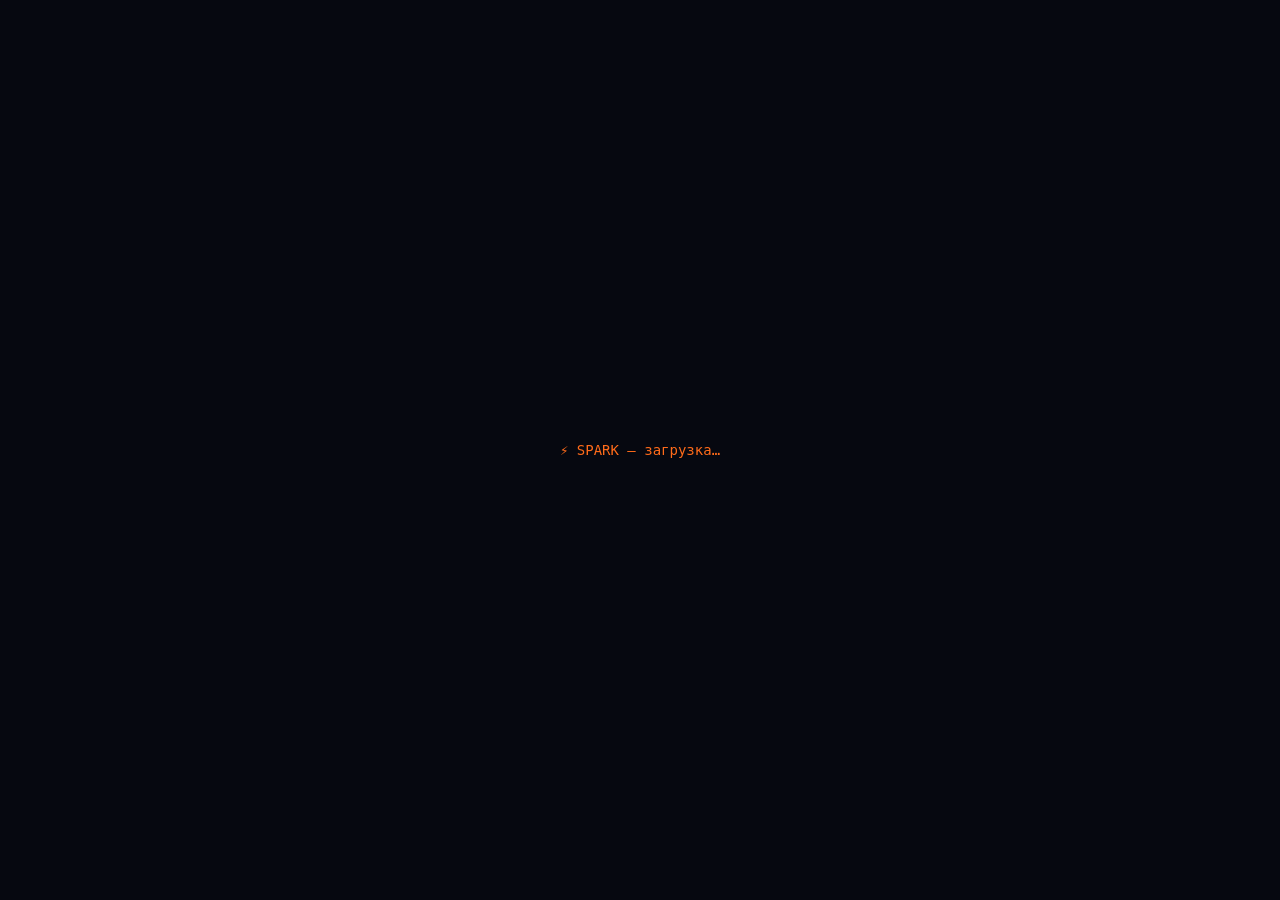
==== commit b8dc465b: "deploy: SPARK v3 singlefile — inline JS+CSS, no type=module Telegram WebView doesn't reliably suppor" ====
--- a/index.html
+++ b/index.html
@@ -15,8 +15,11 @@
   <style>
     #boot { position:fixed; inset:0; display:flex; align-items:center; justify-content:center; background:#060810; color:#ff6b1a; font-family:monospace; font-size:14px; z-index:99999; }
   </style>
-  <script type="module" crossorigin src="./assets/index-olE7V2bY.js"></script>
-  <link rel="stylesheet" crossorigin href="./assets/index-CzJoZqgl.css">
+  <script>(function(){var e=Array.isArray,t=Array.prototype.indexOf,n=Array.prototype.includes,r=Array.from,i=Object.defineProperty,a=Object.getOwnPropertyDescriptor,o=Object.getOwnPropertyDescriptors,s=Object.prototype,c=Array.prototype,l=Object.getPrototypeOf,u=Object.isExtensible,d=()=>{};function f(e){return e()}function p(e){for(var t=0;t<e.length;t++)e[t]()}function m(){var e,t;return{promise:new Promise((n,r)=>{e=n,t=r}),resolve:e,reject:t}}var h=1024,g=2048,_=4096,v=8192,y=16384,b=32768,x=1<<25,S=65536,C=1<<19,ee=1<<20,te=1<<25,ne=65536,re=1<<21,ie=1<<22,ae=1<<23,oe=Symbol(`$state`),se=Symbol(`attributes`),ce=Symbol(`class`),le=Symbol(`style`),ue=Symbol(`text`),de=new class extends Error{name=`StaleReactionError`;message="The reaction that called `getAbortSignal()` was re-run or destroyed"};globalThis.document?.contentType;function fe(){throw Error(`https://svelte.dev/e/async_derived_orphan`)}function pe(e,t,n){throw Error(`https://svelte.dev/e/each_key_duplicate`)}function me(e){throw Error(`https://svelte.dev/e/effect_in_teardown`)}function he(){throw Error(`https://svelte.dev/e/effect_in_unowned_derived`)}function ge(e){throw Error(`https://svelte.dev/e/effect_orphan`)}function _e(){throw Error(`https://svelte.dev/e/effect_update_depth_exceeded`)}function ve(){throw Error(`https://svelte.dev/e/state_descriptors_fixed`)}function ye(){throw Error(`https://svelte.dev/e/state_prototype_fixed`)}function be(){throw Error(`https://svelte.dev/e/state_unsafe_mutation`)}function xe(){throw Error(`https://svelte.dev/e/svelte_boundary_reset_onerror`)}var Se={},w=Symbol(`uninitialized`);function Ce(){console.warn(`https://svelte.dev/e/derived_inert`)}function we(e){console.warn(`https://svelte.dev/e/hydration_mismatch`)}function Te(){console.warn(`https://svelte.dev/e/svelte_boundary_reset_noop`)}var T=!1;function Ee(e){T=e}var E;function D(e){if(e===null)throw we(),Se;return E=e}function De(){return D(Yt(E))}function O(e){if(T){if(Yt(E)!==null)throw we(),Se;E=e}}function Oe(e=1){if(T){for(var t=e,n=E;t--;)n=Yt(n);E=n}}function ke(e=!0){for(var t=0,n=E;;){if(n.nodeType===8){var r=n.data;if(r===`]`){if(t===0)return n;--t}else(r===`[`||r===`[!`||r[0]===`[`&&!isNaN(Number(r.slice(1))))&&(t+=1)}var i=Yt(n);e&&n.remove(),n=i}}function Ae(e){if(!e||e.nodeType!==8)throw we(),Se;return e.data}function je(e){return e===this.v}function Me(e,t){return e==e?e!==t||typeof e==`object`&&!!e||typeof e==`function`:t==t}function Ne(e){return!Me(e,this.v)}var Pe=!1;function Fe(){Pe=!0}var k=null;function Ie(e){k=e}function Le(e,t=!1,n){k={p:k,i:!1,c:null,e:null,s:e,x:null,r:V,l:Pe&&!t?{s:null,u:null,$:[]}:null}}function Re(e){var t=k,n=t.e;if(n!==null){t.e=null;for(var r of n)ln(r)}return e!==void 0&&(t.x=e),t.i=!0,k=t.p,e??{}}function ze(){return!Pe||k!==null&&k.l===null}var Be=[];function Ve(){var e=Be;Be=[],p(e)}function He(e){if(Be.length===0&&!gt){var t=Be;queueMicrotask(()=>{t===Be&&Ve()})}Be.push(e)}function Ue(e){var t=V;if(t===null)return R.f|=ae,e;if(!(t.f&32768)&&!(t.f&4))throw e;We(e,t)}function We(e,t){if(!(t!==null&&t.f&16384)){for(;t!==null;){if(t.f&128){if(!(t.f&32768))throw e;try{t.b.error(e);return}catch(t){e=t}}t=t.parent}throw e}}var Ge=~(g|_|h);function A(e,t){e.f=e.f&Ge|t}function Ke(e){e.f&512||e.deps===null?A(e,h):A(e,_)}function qe(e){if(e!==null)for(let t of e)!(t.f&2)||!(t.f&65536)||(t.f^=ne,qe(t.deps))}function Je(e,t,n){e.f&2048?t.add(e):e.f&4096&&n.add(e),qe(e.deps),A(e,h)}function Ye(e){let t=0,n=Pt(0),r;return()=>{on()&&(G(n),pn(()=>(t===0&&(r=qn(()=>e(()=>Bt(n)))),t+=1,()=>{He(()=>{--t,t===0&&(r?.(),r=void 0,Bt(n))})})))}}var Xe=S|C;function Ze(e,t,n,r){new Qe(e,t,n,r)}var Qe=class{parent;is_pending=!1;transform_error;#e;#t=T?E:null;#n;#r;#i;#a=null;#o=null;#s=null;#c=null;#l=0;#u=0;#d=!1;#f=new Set;#p=new Set;#m=null;#h=Ye(()=>(this.#m=Pt(this.#l),()=>{this.#m=null}));constructor(e,t,n,r){this.#e=e,this.#n=t,this.#r=e=>{var t=V;t.b=this,t.f|=128,n(e)},this.parent=V.b,this.transform_error=r??this.parent?.transform_error??(e=>e),this.#i=hn(()=>{if(T){let e=this.#t;De();let t=e.data===`[!`;if(e.data.startsWith(`[?`)){let t=JSON.parse(e.data.slice(2));this.#_(t)}else t?this.#v():this.#g()}else this.#y()},Xe),T&&(this.#e=E)}#g(){try{this.#a=I(()=>this.#r(this.#e))}catch(e){this.error(e)}}#_(e){let t=this.#n.failed;t&&(this.#s=I(()=>{t(this.#e,()=>e,()=>()=>{})}))}#v(){let e=this.#n.pending;e&&(this.is_pending=!0,this.#o=I(()=>e(this.#e)),He(()=>{var e=this.#c=document.createDocumentFragment(),t=N();e.append(t),this.#a=this.#x(()=>I(()=>this.#r(t))),this.#u===0&&(this.#e.before(e),this.#c=null,xn(this.#o,()=>{this.#o=null}),this.#b(M))}))}#y(){try{if(this.is_pending=this.has_pending_snippet(),this.#u=0,this.#l=0,this.#a=I(()=>{this.#r(this.#e)}),this.#u>0){var e=this.#c=document.createDocumentFragment();Tn(this.#a,e);let t=this.#n.pending;this.#o=I(()=>t(this.#e))}else this.#b(M)}catch(e){this.error(e)}}#b(e){this.is_pending=!1,e.transfer_effects(this.#f,this.#p)}defer_effect(e){Je(e,this.#f,this.#p)}is_rendered(){return!this.is_pending&&(!this.parent||this.parent.is_rendered())}has_pending_snippet(){return!!this.#n.pending}#x(e){var t=V,n=R,r=k;An(this.#i),B(this.#i),Ie(this.#i.ctx);try{return St.ensure(),e()}catch(e){return Ue(e),null}finally{An(t),B(n),Ie(r)}}#S(e,t){if(!this.has_pending_snippet()){this.parent&&this.parent.#S(e,t);return}this.#u+=e,this.#u===0&&(this.#b(t),this.#o&&xn(this.#o,()=>{this.#o=null}),this.#c&&=(this.#e.before(this.#c),null))}update_pending_count(e,t){this.#S(e,t),this.#l+=e,!(!this.#m||this.#d)&&(this.#d=!0,He(()=>{this.#d=!1,this.#m&&Rt(this.#m,this.#l)}))}get_effect_pending(){return this.#h(),G(this.#m)}error(e){if(!this.#n.onerror&&!this.#n.failed)throw e;M?.is_fork?(this.#a&&M.skip_effect(this.#a),this.#o&&M.skip_effect(this.#o),this.#s&&M.skip_effect(this.#s),M.oncommit(()=>{this.#C(e)})):this.#C(e)}#C(e){this.#a&&=(L(this.#a),null),this.#o&&=(L(this.#o),null),this.#s&&=(L(this.#s),null),T&&(D(this.#t),Oe(),D(ke()));var t=this.#n.onerror;let n=this.#n.failed;var r=!1,i=!1;let a=()=>{if(r){Te();return}r=!0,i&&xe(),this.#s!==null&&xn(this.#s,()=>{this.#s=null}),this.#x(()=>{this.#y()})},o=e=>{try{i=!0,t?.(e,a),i=!1}catch(e){We(e,this.#i&&this.#i.parent)}n&&(this.#s=this.#x(()=>{try{return I(()=>{var t=V;t.b=this,t.f|=128,n(this.#e,()=>e,()=>a)})}catch(e){return We(e,this.#i.parent),null}}))};He(()=>{var t;try{t=this.transform_error(e)}catch(e){We(e,this.#i&&this.#i.parent);return}typeof t==`object`&&t&&typeof t.then==`function`?t.then(o,e=>We(e,this.#i&&this.#i.parent)):o(t)})}};function $e(e,t,n,r){let i=ze()?rt:ot;var a=e.filter(e=>!e.settled),o=t.map(i);if(n.length===0&&a.length===0){r(o);return}var s=V,c=et(),l=a.length===1?a[0].promise:a.length>1?Promise.all(a.map(e=>e.promise)):null;function u(e){if(!(s.f&16384)){c();try{r([...o,...e])}catch(e){We(e,s)}tt()}}var d=nt();if(n.length===0){l.then(()=>u([])).finally(d);return}function f(){Promise.all(n.map(e=>at(e))).then(u).catch(e=>We(e,s)).finally(d)}l?l.then(()=>{c(),f(),tt()}):f()}function et(){var e=V,t=R,n=k,r=M;return function(i=!0){An(e),B(t),Ie(n),i&&!(e.f&16384)&&(r?.activate(),r?.apply())}}function tt(e=!0){An(null),B(null),Ie(null),e&&M?.deactivate()}function nt(){var e=V,t=e.b,n=M,r=!!t?.is_rendered();return t?.update_pending_count(1,n),n.increment(r,e),()=>{t?.update_pending_count(-1,n),n.decrement(r,e)}}function rt(e){var t=2|g;return V!==null&&(V.f|=C),{ctx:k,deps:null,effects:null,equals:je,f:t,fn:e,reactions:null,rv:0,v:w,wv:0,parent:V,ac:null}}var it=Symbol(`obsolete`);function at(e,t,n){let r=V;r===null&&fe();var i=void 0,a=Pt(w),o=!R,s=new Set;return fn(()=>{var t=V,n=m();i=n.promise;try{Promise.resolve(e()).then(n.resolve,e=>{e!==de&&n.reject(e)}).finally(tt)}catch(e){n.reject(e),tt()}var c=M;if(o){if(t.f&32768)var l=nt();if(r.b?.is_rendered())c.async_deriveds.get(t)?.reject(it);else for(let e of s.values())e.reject(it);s.add(n),c.async_deriveds.set(t,n)}let u=(e,t=void 0)=>{l?.(),s.delete(n),t!==it&&(c.activate(),t?(a.f|=ae,Rt(a,t)):(a.f&8388608&&(a.f^=ae),Rt(a,e)),c.deactivate())};n.promise.then(u,e=>u(null,e||`unknown`))}),sn(()=>{for(let e of s)e.reject(it)}),new Promise(e=>{function t(n){function r(){n===i?e(a):t(i)}n.then(r,r)}t(i)})}function j(e){let t=rt(e);return Mn(t),t}function ot(e){let t=rt(e);return t.equals=Ne,t}function st(e){var t=e.effects;if(t!==null){e.effects=null;for(var n=0;n<t.length;n+=1)L(t[n])}}function ct(e){var t,n=V,r=e.parent;if(!On&&r!==null&&e.v!==w&&r.f&24576)return Ce(),e.v;An(r);try{e.f&=~ne,st(e),t=Vn(e)}finally{An(n)}return t}function lt(e){var t=ct(e);if(!e.equals(t)&&(e.wv=Rn(),(!M?.is_fork||e.deps===null)&&(M===null?e.v=t:(M.capture(e,t,!0),pt?.capture(e,t,!0)),e.deps===null))){A(e,h);return}On||(mt===null?Ke(e):(on()||M?.is_fork)&&mt.set(e,t))}function ut(e){if(e.effects!==null)for(let t of e.effects)(t.teardown||t.ac)&&(t.teardown?.(),t.ac?.abort(de),t.fn!==null&&(t.teardown=d),t.ac=null,Un(t,0),_n(t))}function dt(e){if(e.effects!==null)for(let t of e.effects)t.teardown&&t.fn!==null&&Wn(t)}var ft=null,M=null,pt=null,mt=null,ht=null,gt=!1,_t=!1,vt=null,yt=null,bt=0,xt=1,St=class e{id=xt++;#e=!1;linked=!0;#t=null;#n=null;async_deriveds=new Map;current=new Map;previous=new Map;#r=new Set;#i=new Set;#a=0;#o=new Map;#s=null;#c=[];#l=[];#u=new Set;#d=new Set;#f=new Map;#p=new Set;is_fork=!1;#m=!1;constructor(){ft===null?ft=this:(ft.#n=this,this.#t=ft),ft=this}#h(){if(this.is_fork)return!0;for(let n of this.#o.keys()){for(var e=n,t=!1;e.parent!==null;){if(this.#f.has(e)){t=!0;break}e=e.parent}if(!t)return!0}return!1}skip_effect(e){this.#f.has(e)||this.#f.set(e,{d:[],m:[]}),this.#p.delete(e)}unskip_effect(e,t=e=>this.schedule(e)){var n=this.#f.get(e);if(n){this.#f.delete(e);for(var r of n.d)A(r,g),t(r);for(r of n.m)A(r,_),t(r)}this.#p.add(e)}#g(){this.#e=!0,bt++>1e3&&(this.#x(),Ct());for(let e of this.#u)this.#d.delete(e),A(e,g),this.schedule(e);for(let e of this.#d)A(e,_),this.schedule(e);let t=this.#c;this.#c=[],this.apply();var n=vt=[],r=[],i=yt=[];for(let e of t)try{this.#_(e,n,r)}catch(t){throw At(e),this.#h()||this.discard(),t}if(M=null,i.length>0){var a=e.ensure();for(let e of i)a.schedule(e)}if(vt=null,yt=null,this.#h()){this.#b(r),this.#b(n);for(let[e,t]of this.#f)kt(e,t);i.length>0&&M.#g();return}let o=this.#v();if(o){this.#b(r),this.#b(n),o.#y(this);return}this.#u.clear(),this.#d.clear();for(let e of this.#r)e(this);this.#r.clear(),pt=this,Tt(r),Tt(n),pt=null,this.#s?.resolve();var s=M;if(this.#a===0&&(this.#c.length===0||s!==null)&&this.#x(),this.#c.length>0)if(s!==null){let e=s;e.#c.push(...this.#c.filter(t=>!e.#c.includes(t)))}else s=this;s!==null&&s.#g()}#_(e,t,n){e.f^=h;for(var r=e.first;r!==null;){var i=r.f,a=(i&96)!=0;if(!(a&&i&1024||i&8192||this.#f.has(r))&&r.fn!==null){a?r.f^=h:i&4?t.push(r):zn(r)&&(i&16&&this.#d.add(r),Wn(r));var o=r.first;if(o!==null){r=o;continue}}for(;r!==null;){var s=r.next;if(s!==null){r=s;break}r=r.parent}}}#v(){for(var e=this.#t;e!==null;){if(!e.is_fork){for(let[t,[,n]]of this.current)if(e.current.has(t)&&!n)return e}e=e.#t}return null}#y(e){for(let[t,n]of e.current)!this.previous.has(t)&&e.previous.has(t)&&this.previous.set(t,e.previous.get(t)),this.current.set(t,n);for(let[t,n]of e.async_deriveds){let e=this.async_deriveds.get(t);e&&n.promise.then(e.resolve).catch(e.reject)}e.async_deriveds.clear(),this.transfer_effects(e.#u,e.#d);let t=e=>{var n=e.reactions;if(n!==null)for(let e of n){var r=e.f;if(r&2)t(e);else{var i=e;r&4194320&&!this.async_deriveds.has(i)&&(this.#d.delete(i),A(i,g),this.schedule(i))}}};for(let e of this.current.keys())t(e);this.oncommit(()=>e.discard()),e.#x(),M=this,this.#g()}#b(e){for(var t=0;t<e.length;t+=1)Je(e[t],this.#u,this.#d)}capture(e,t,n=!1){e.v!==w&&!this.previous.has(e)&&this.previous.set(e,e.v),e.f&8388608||(this.current.set(e,[t,n]),mt?.set(e,t)),this.is_fork||(e.v=t)}activate(){M=this}deactivate(){M=null,mt=null}flush(){try{_t=!0,M=this,this.#g()}finally{bt=0,ht=null,vt=null,yt=null,_t=!1,M=null,mt=null,Mt.clear()}}discard(){for(let e of this.#i)e(this);this.#i.clear();for(let e of this.async_deriveds.values())e.reject(it);this.#x(),this.#s?.resolve()}register_created_effect(e){this.#l.push(e)}increment(e,t){if(this.#a+=1,e){let e=this.#o.get(t)??0;this.#o.set(t,e+1)}}decrement(e,t){if(--this.#a,e){let e=this.#o.get(t)??0;e===1?this.#o.delete(t):this.#o.set(t,e-1)}this.#m||(this.#m=!0,He(()=>{this.#m=!1,this.linked&&this.flush()}))}transfer_effects(e,t){for(let t of e)this.#u.add(t);for(let e of t)this.#d.add(e);e.clear(),t.clear()}oncommit(e){this.#r.add(e)}ondiscard(e){this.#i.add(e)}settled(){return(this.#s??=m()).promise}static ensure(){if(M===null){let t=M=new e;!_t&&He(()=>{t.#e||t.flush()})}return M}apply(){mt=null}schedule(e){if(ht=e,e.b?.is_pending&&e.f&16777228&&!(e.f&32768)){e.b.defer_effect(e);return}for(var t=e;t.parent!==null;){t=t.parent;var n=t.f;if(vt!==null&&t===V&&(R===null||!(R.f&2)))return;if(n&96){if(!(n&1024))return;t.f^=h}}this.#c.push(t)}#x(){if(this.linked){var e=this.#t,t=this.#n;e===null||(e.#n=t),t===null?ft=e:t.#t=e,this.linked=!1}}};function Ct(){try{_e()}catch(e){We(e,ht)}}var wt=null;function Tt(e){var t=e.length;if(t!==0){for(var n=0;n<t;){var r=e[n++];if(!(r.f&24576)&&zn(r)&&(wt=new Set,Wn(r),r.deps===null&&r.first===null&&r.nodes===null&&r.teardown===null&&r.ac===null&&bn(r),wt?.size>0)){Mt.clear();for(let e of wt){if(e.f&24576)continue;let t=[e],n=e.parent;for(;n!==null;)wt.has(n)&&(wt.delete(n),t.push(n)),n=n.parent;for(let e=t.length-1;e>=0;e--){let n=t[e];n.f&24576||Wn(n)}}wt.clear()}}wt=null}}function Et(e,t,n,r){if(!n.has(e)&&(n.add(e),e.reactions!==null))for(let i of e.reactions){let e=i.f;e&2?Et(i,t,n,r):e&4194320&&!(e&2048)&&Dt(i,t,r)&&(A(i,g),Ot(i))}}function Dt(e,t,r){let i=r.get(e);if(i!==void 0)return i;if(e.deps!==null)for(let i of e.deps){if(n.call(t,i))return!0;if(i.f&2&&Dt(i,t,r))return r.set(i,!0),!0}return r.set(e,!1),!1}function Ot(e){M.schedule(e)}function kt(e,t){if(!(e.f&32&&e.f&1024)){e.f&2048?t.d.push(e):e.f&4096&&t.m.push(e),A(e,h);for(var n=e.first;n!==null;)kt(n,t),n=n.next}}function At(e){A(e,h);for(var t=e.first;t!==null;)At(t),t=t.next}var jt=new Set,Mt=new Map,Nt=!1;function Pt(e,t){return{f:0,v:e,reactions:null,equals:je,rv:0,wv:0}}function Ft(e,t){let n=Pt(e,t);return Mn(n),n}function It(e,t=!1,n=!0){let r=Pt(e);return t||(r.equals=Ne),Pe&&n&&k!==null&&k.l!==null&&(k.l.s??=[]).push(r),r}function Lt(e,t,n=!1){return R!==null&&(!z||R.f&131072)&&ze()&&R.f&4325394&&(jn===null||!jn.has(e))&&be(),Rt(e,n?Ht(t):t,yt)}function Rt(e,t,n=null){if(!e.equals(t)){Mt.set(e,On?t:e.v);var r=St.ensure();if(r.capture(e,t),e.f&2){let t=e;e.f&2048&&ct(t),mt===null&&Ke(t)}e.wv=Rn(),Vt(e,g,n),ze()&&V!==null&&V.f&1024&&!(V.f&96)&&(W===null?Nn([e]):W.push(e)),!r.is_fork&&jt.size>0&&!Nt&&zt()}return t}function zt(){Nt=!1;for(let e of jt){e.f&1024&&A(e,_);let t;try{t=zn(e)}catch{t=!0}t&&Wn(e)}jt.clear()}function Bt(e){Lt(e,e.v+1)}function Vt(e,t,n){var r=e.reactions;if(r!==null)for(var i=ze(),a=r.length,o=0;o<a;o++){var s=r[o],c=s.f;if(!(!i&&s===V)){var l=(c&g)===0;if(l&&A(s,t),c&131072)jt.add(s);else if(c&2){var u=s;mt?.delete(u),c&65536||(c&512&&(V===null||!(V.f&2097152))&&(s.f|=ne),Vt(u,_,n))}else if(l){var d=s;c&16&&wt!==null&&wt.add(d),n===null?Ot(d):n.push(d)}}}}function Ht(t){if(typeof t!=`object`||!t||oe in t)return t;let n=l(t);if(n!==s&&n!==c)return t;var r=new Map,i=e(t),o=Ft(0),u=null,d=In,f=e=>{if(In===d)return e();var t=R,n=In;B(null),Ln(d);var r=e();return B(t),Ln(n),r};return i&&r.set(`length`,Ft(t.length,u)),new Proxy(t,{defineProperty(e,t,n){(!(`value`in n)||n.configurable===!1||n.enumerable===!1||n.writable===!1)&&ve();var i=r.get(t);return i===void 0?f(()=>{var e=Ft(n.value,u);return r.set(t,e),e}):Lt(i,n.value,!0),!0},deleteProperty(e,t){var n=r.get(t);if(n===void 0){if(t in e){let e=f(()=>Ft(w,u));r.set(t,e),Bt(o)}}else Lt(n,w),Bt(o);return!0},get(e,n,i){if(n===oe)return t;var o=r.get(n),s=n in e;if(o===void 0&&(!s||a(e,n)?.writable)&&(o=f(()=>Ft(Ht(s?e[n]:w),u)),r.set(n,o)),o!==void 0){var c=G(o);return c===w?void 0:c}return Reflect.get(e,n,i)},getOwnPropertyDescriptor(e,t){var n=Reflect.getOwnPropertyDescriptor(e,t);if(n&&`value`in n){var i=r.get(t);i&&(n.value=G(i))}else if(n===void 0){var a=r.get(t),o=a?.v;if(a!==void 0&&o!==w)return{enumerable:!0,configurable:!0,value:o,writable:!0}}return n},has(e,t){if(t===oe)return!0;var n=r.get(t),i=n!==void 0&&n.v!==w||Reflect.has(e,t);return(n!==void 0||V!==null&&(!i||a(e,t)?.writable))&&(n===void 0&&(n=f(()=>Ft(i?Ht(e[t]):w,u)),r.set(t,n)),G(n)===w)?!1:i},set(e,t,n,s){var c=r.get(t),l=t in e;if(i&&t===`length`)for(var d=n;d<c.v;d+=1){var p=r.get(d+``);p===void 0?d in e&&(p=f(()=>Ft(w,u)),r.set(d+``,p)):Lt(p,w)}if(c===void 0)(!l||a(e,t)?.writable)&&(c=f(()=>Ft(void 0,u)),Lt(c,Ht(n)),r.set(t,c));else{l=c.v!==w;var m=f(()=>Ht(n));Lt(c,m)}var h=Reflect.getOwnPropertyDescriptor(e,t);if(h?.set&&h.set.call(s,n),!l){if(i&&typeof t==`string`){var g=r.get(`length`),_=Number(t);Number.isInteger(_)&&_>=g.v&&Lt(g,_+1)}Bt(o)}return!0},ownKeys(e){G(o);var t=Reflect.ownKeys(e).filter(e=>{var t=r.get(e);return t===void 0||t.v!==w});for(var[n,i]of r)i.v!==w&&!(n in e)&&t.push(n);return t},setPrototypeOf(){ye()}})}var Ut,Wt,Gt,Kt;function qt(){if(Ut===void 0){Ut=window,Wt=/Firefox/.test(navigator.userAgent);var e=Element.prototype,t=Node.prototype,n=Text.prototype;Gt=a(t,`firstChild`).get,Kt=a(t,`nextSibling`).get,u(e)&&(e[ce]=void 0,e[se]=null,e[le]=void 0,e.__e=void 0),u(n)&&(n[ue]=void 0)}}function N(e=``){return document.createTextNode(e)}function Jt(e){return Gt.call(e)}function Yt(e){return Kt.call(e)}function P(e,t){if(!T)return Jt(e);var n=Jt(E);if(n===null)n=E.appendChild(N());else if(t&&n.nodeType!==3){var r=N();return n?.before(r),D(r),r}return t&&en(n),D(n),n}function Xt(e,t=!1){if(!T){var n=Jt(e);return n instanceof Comment&&n.data===``?Yt(n):n}if(t){if(E?.nodeType!==3){var r=N();return E?.before(r),D(r),r}en(E)}return E}function F(e,t=1,n=!1){let r=T?E:e;for(var i;t--;)i=r,r=Yt(r);if(!T)return r;if(n){if(r?.nodeType!==3){var a=N();return r===null?i?.after(a):r.before(a),D(a),a}en(r)}return D(r),r}function Zt(e){e.textContent=``}function Qt(){return!1}function $t(e,t,n){return t==null||t===`http://www.w3.org/1999/xhtml`?n?document.createElement(e,{is:n}):document.createElement(e):n?document.createElementNS(t,e,{is:n}):document.createElementNS(t,e)}function en(e){if(e.nodeValue.length<65536)return;let t=e.nextSibling;for(;t!==null&&t.nodeType===3;)t.remove(),e.nodeValue+=t.nodeValue,t=e.nextSibling}function tn(e){var t=R,n=V;B(null),An(null);try{return e()}finally{B(t),An(n)}}function nn(e){V===null&&(R===null&&ge(e),he()),On&&me(e)}function rn(e,t){var n=t.last;n===null?t.last=t.first=e:(n.next=e,e.prev=n,t.last=e)}function an(e,t){var n=V;n!==null&&n.f&8192&&(e|=v);var r={ctx:k,deps:null,nodes:null,f:e|g|512,first:null,fn:t,last:null,next:null,parent:n,b:n&&n.b,prev:null,teardown:null,wv:0,ac:null};M?.register_created_effect(r);var i=r;if(e&4)vt===null?St.ensure().schedule(r):vt.push(r);else if(t!==null){try{Wn(r)}catch(e){throw L(r),e}i.deps===null&&i.teardown===null&&i.nodes===null&&i.first===i.last&&!(i.f&524288)&&(i=i.first,e&16&&e&65536&&i!==null&&(i.f|=S))}if(i!==null&&(i.parent=n,n!==null&&rn(i,n),R!==null&&R.f&2&&!(e&64))){var a=R;(a.effects??=[]).push(i)}return r}function on(){return R!==null&&!z}function sn(e){let t=an(8,null);return A(t,h),t.teardown=e,t}function cn(e){nn(`$effect`);var t=V.f;if(!R&&t&32&&k!==null&&!k.i){var n=k;(n.e??=[]).push(e)}else return ln(e)}function ln(e){return an(4|ee,e)}function un(e){return nn(`$effect.pre`),an(8|ee,e)}function dn(e){St.ensure();let t=an(64|C,e);return(e={})=>new Promise(n=>{e.outro?xn(t,()=>{L(t),n(void 0)}):(L(t),n(void 0))})}function fn(e){return an(ie|C,e)}function pn(e,t=0){return an(8|t,e)}function mn(e,t=[],n=[],r=[]){$e(r,t,n,t=>{an(8,()=>{e(...t.map(G))})})}function hn(e,t=0){return an(16|t,e)}function I(e){return an(32|C,e)}function gn(e){var t=e.teardown;if(t!==null){let e=On,n=R;kn(!0),B(null);try{t.call(null)}finally{kn(e),B(n)}}}function _n(e,t=!1){var n=e.first;for(e.first=e.last=null;n!==null;){let e=n.ac;e!==null&&tn(()=>{e.abort(de)});var r=n.next;n.f&64?n.parent=null:L(n,t),n=r}}function vn(e){for(var t=e.first;t!==null;){var n=t.next;t.f&32||L(t),t=n}}function L(e,t=!0){var n=!1;(t||e.f&262144)&&e.nodes!==null&&e.nodes.end!==null&&(yn(e.nodes.start,e.nodes.end),n=!0),e.f|=x,_n(e,t&&!n),Un(e,0);var r=e.nodes&&e.nodes.t;if(r!==null)for(let e of r)e.stop();gn(e),e.f^=x,e.f|=y;var i=e.parent;i!==null&&i.first!==null&&bn(e),e.next=e.prev=e.teardown=e.ctx=e.deps=e.fn=e.nodes=e.ac=e.b=null}function yn(e,t){for(;e!==null;){var n=e===t?null:Yt(e);e.remove(),e=n}}function bn(e){var t=e.parent,n=e.prev,r=e.next;n!==null&&(n.next=r),r!==null&&(r.prev=n),t!==null&&(t.first===e&&(t.first=r),t.last===e&&(t.last=n))}function xn(e,t,n=!0){var r=[];Sn(e,r,!0);var i=()=>{n&&L(e),t&&t()},a=r.length;if(a>0){var o=()=>--a||i();for(var s of r)s.out(o)}else i()}function Sn(e,t,n){if(!(e.f&8192)){e.f^=v;var r=e.nodes&&e.nodes.t;if(r!==null)for(let e of r)(e.is_global||n)&&t.push(e);for(var i=e.first;i!==null;){var a=i.next;if(!(i.f&64)){var o=(i.f&65536)!=0||(i.f&32)!=0&&(e.f&16)!=0;Sn(i,t,o?n:!1)}i=a}}}function Cn(e){wn(e,!0)}function wn(e,t){if(e.f&8192){e.f^=v,e.f&1024||(A(e,g),St.ensure().schedule(e));for(var n=e.first;n!==null;){var r=n.next,i=(n.f&65536)!=0||(n.f&32)!=0;wn(n,i?t:!1),n=r}var a=e.nodes&&e.nodes.t;if(a!==null)for(let e of a)(e.is_global||t)&&e.in()}}function Tn(e,t){if(e.nodes)for(var n=e.nodes.start,r=e.nodes.end;n!==null;){var i=n===r?null:Yt(n);t.append(n),n=i}}var En=null,Dn=!1,On=!1;function kn(e){On=e}var R=null,z=!1;function B(e){R=e}var V=null;function An(e){V=e}var jn=null;function Mn(e){R!==null&&(jn??=new Set).add(e)}var H=null,U=0,W=null;function Nn(e){W=e}var Pn=1,Fn=0,In=Fn;function Ln(e){In=e}function Rn(){return++Pn}function zn(e){var t=e.f;if(t&2048)return!0;if(t&2&&(e.f&=~ne),t&4096){for(var n=e.deps,r=n.length,i=0;i<r;i++){var a=n[i];if(zn(a)&&lt(a),a.wv>e.wv)return!0}t&512&&mt===null&&A(e,h)}return!1}function Bn(e,t,n=!0){var r=e.reactions;if(r!==null&&!(jn!==null&&jn.has(e)))for(var i=0;i<r.length;i++){var a=r[i];a.f&2?Bn(a,t,!1):t===a&&(n?A(a,g):a.f&1024&&A(a,_),Ot(a))}}function Vn(e){var t=H,n=U,r=W,i=R,a=jn,o=k,s=z,c=In,l=e.f;H=null,U=0,W=null,R=l&96?null:e,jn=null,Ie(e.ctx),z=!1,In=++Fn,e.ac!==null&&(tn(()=>{e.ac.abort(de)}),e.ac=null);try{e.f|=re;var u=e.fn,d=u();e.f|=b;var f=e.deps,p=M?.is_fork;if(H!==null){var m;if(p||Un(e,U),f!==null&&U>0)for(f.length=U+H.length,m=0;m<H.length;m++)f[U+m]=H[m];else e.deps=f=H;if(on()&&e.f&512)for(m=U;m<f.length;m++)(f[m].reactions??=[]).push(e)}else!p&&f!==null&&U<f.length&&(Un(e,U),f.length=U);if(ze()&&W!==null&&!z&&f!==null&&!(e.f&6146))for(m=0;m<W.length;m++)Bn(W[m],e);if(i!==null&&i!==e){if(Fn++,i.deps!==null)for(let e=0;e<n;e+=1)i.deps[e].rv=Fn;if(t!==null)for(let e of t)e.rv=Fn;W!==null&&(r===null?r=W:r.push(...W))}return e.f&8388608&&(e.f^=ae),d}catch(e){return Ue(e)}finally{e.f^=re,H=t,U=n,W=r,R=i,jn=a,Ie(o),z=s,In=c}}function Hn(e,r){let i=r.reactions;if(i!==null){var a=t.call(i,e);if(a!==-1){var o=i.length-1;o===0?i=r.reactions=null:(i[a]=i[o],i.pop())}}if(i===null&&r.f&2&&(H===null||!n.call(H,r))){var s=r;s.f&512&&(s.f^=512,s.f&=~ne),s.v!==w&&Ke(s),ut(s),Un(s,0)}}function Un(e,t){var n=e.deps;if(n!==null)for(var r=t;r<n.length;r++)Hn(e,n[r])}function Wn(e){var t=e.f;if(!(t&16384)){A(e,h);var n=V,r=Dn;V=e,Dn=!0;try{t&16777232?vn(e):_n(e),gn(e);var i=Vn(e);e.teardown=typeof i==`function`?i:null,e.wv=Pn}finally{Dn=r,V=n}}}function G(e){var t=(e.f&2)!=0;if(En?.add(e),R!==null&&!z&&!(V!==null&&V.f&16384)&&(jn===null||!jn.has(e))){var r=R.deps;if(R.f&2097152)e.rv<Fn&&(e.rv=Fn,H===null&&r!==null&&r[U]===e?U++:H===null?H=[e]:H.push(e));else{R.deps??=[],n.call(R.deps,e)||R.deps.push(e);var i=e.reactions;i===null?e.reactions=[R]:n.call(i,R)||i.push(R)}}if(On&&Mt.has(e))return Mt.get(e);if(t){var a=e;if(On){var o=a.v;return(!(a.f&1024)&&a.reactions!==null||Kn(a))&&(o=ct(a)),Mt.set(a,o),o}var s=(a.f&512)==0&&!z&&R!==null&&(Dn||(R.f&512)!=0),c=(a.f&b)===0;zn(a)&&(s&&(a.f|=512),lt(a)),s&&!c&&(dt(a),Gn(a))}if(mt?.has(e))return mt.get(e);if(e.f&8388608)throw e.v;return e.v}function Gn(e){if(e.f|=512,e.deps!==null)for(let t of e.deps)(t.reactions??=[]).push(e),t.f&2&&!(t.f&512)&&(dt(t),Gn(t))}function Kn(e){if(e.v===w)return!0;if(e.deps===null)return!1;for(let t of e.deps)if(Mt.has(t)||t.f&2&&Kn(t))return!0;return!1}function qn(e){var t=z;try{return z=!0,e()}finally{z=t}}function Jn(e){if(!(typeof e!=`object`||!e||e instanceof EventTarget)){if(oe in e)Yn(e);else if(!Array.isArray(e))for(let t in e){let n=e[t];typeof n==`object`&&n&&oe in n&&Yn(n)}}}function Yn(e,t=new Set){if(typeof e==`object`&&e&&!(e instanceof EventTarget)&&!t.has(e)){t.add(e),e instanceof Date&&e.getTime();for(let n in e)try{Yn(e[n],t)}catch{}let n=l(e);if(n!==Object.prototype&&n!==Array.prototype&&n!==Map.prototype&&n!==Set.prototype&&n!==Date.prototype){let t=o(n);for(let n in t){let r=t[n].get;if(r)try{r.call(e)}catch{}}}}}[...`allowfullscreen.async.autofocus.autoplay.checked.controls.default.disabled.formnovalidate.indeterminate.inert.ismap.loop.multiple.muted.nomodule.novalidate.open.playsinline.readonly.required.reversed.seamless.selected.webkitdirectory.defer.disablepictureinpicture.disableremoteplayback`.split(`.`)];var Xn=[`touchstart`,`touchmove`];function Zn(e){return Xn.includes(e)}var Qn=Symbol(`events`),$n=new Set,er=new Set;function tr(e,t,n){(t[Qn]??={})[e]=n}function nr(e){for(var t=0;t<e.length;t++)$n.add(e[t]);for(var n of er)n(e)}var rr=null;function ir(e){var t=this,n=t.ownerDocument,r=e.type,a=e.composedPath?.()||[],o=a[0]||e.target;rr=e;var s=0,c=rr===e&&e[Qn];if(c){var l=a.indexOf(c);if(l!==-1&&(t===document||t===window)){e[Qn]=t;return}var u=a.indexOf(t);if(u===-1)return;l<=u&&(s=l)}if(o=a[s]||e.target,o!==t){i(e,`currentTarget`,{configurable:!0,get(){return o||n}});var d=R,f=V;B(null),An(null);try{for(var p,m=[];o!==null&&o!==t;){try{var h=o[Qn]?.[r];h!=null&&(!o.disabled||e.target===o)&&h.call(o,e)}catch(e){p?m.push(e):p=e}if(e.cancelBubble)break;s++,o=s<a.length?a[s]:null}if(p){for(let e of m)queueMicrotask(()=>{throw e});throw p}}finally{e[Qn]=t,delete e.currentTarget,B(d),An(f)}}}var ar=globalThis?.window?.trustedTypes&&globalThis.window.trustedTypes.createPolicy(`svelte-trusted-html`,{createHTML:e=>e});function or(e){return ar?.createHTML(e)??e}function sr(e){var t=$t(`template`);return t.innerHTML=or(e.replaceAll(`<!>`,`\x3C!---->`)),t.content}function cr(e,t){var n=V;n.nodes===null&&(n.nodes={start:e,end:t,a:null,t:null})}function lr(e,t){var n=(t&1)!=0,r=(t&2)!=0,i,a=!e.startsWith(`<!>`);return()=>{if(T)return cr(E,null),E;i===void 0&&(i=sr(a?e:`<!>`+e),n||(i=Jt(i)));var t=r||Wt?document.importNode(i,!0):i.cloneNode(!0);if(n){var o=Jt(t),s=t.lastChild;cr(o,s)}else cr(t,t);return t}}function ur(e=``){if(!T){var t=N(e+``);return cr(t,t),t}var n=E;return n.nodeType===3?en(n):(n.before(n=N()),D(n)),cr(n,n),n}function K(e,t){if(T){var n=V;(!(n.f&32768)||n.nodes.end===null)&&(n.nodes.end=E),De();return}e!==null&&e.before(t)}function q(e,t){var n=t==null?``:typeof t==`object`?`${t}`:t;n!==(e[ue]??=e.nodeValue)&&(e[ue]=n,e.nodeValue=`${n}`)}function dr(e,t){return pr(e,t)}var fr=new Map;function pr(e,{target:t,anchor:n,props:i={},events:a,context:o,intro:s=!0,transformError:c}){qt();var l=void 0,u=dn(()=>{var s=n??t.appendChild(N());Ze(s,{pending:()=>{}},t=>{Le({});var n=k;if(o&&(n.c=o),a&&(i.$$events=a),T&&cr(t,null),l=e(t,i)||{},T&&(V.nodes.end=E,E===null||E.nodeType!==8||E.data!==`]`))throw we(),Se;Re()},c);var u=new Set,d=e=>{for(var n=0;n<e.length;n++){var r=e[n];if(!u.has(r)){u.add(r);var i=Zn(r);for(let e of[t,document]){var a=fr.get(e);a===void 0&&(a=new Map,fr.set(e,a));var o=a.get(r);o===void 0?(e.addEventListener(r,ir,{passive:i}),a.set(r,1)):a.set(r,o+1)}}}};return d(r($n)),er.add(d),()=>{for(var e of u)for(let n of[t,document]){var r=fr.get(n),i=r.get(e);--i==0?(n.removeEventListener(e,ir),r.delete(e),r.size===0&&fr.delete(n)):r.set(e,i)}er.delete(d),s!==n&&s.parentNode?.removeChild(s)}});return mr.set(l,u),l}var mr=new WeakMap,hr=class{anchor;#e=new Map;#t=new Map;#n=new Map;#r=new Set;#i=!0;constructor(e,t=!0){this.anchor=e,this.#i=t}#a=e=>{if(this.#e.has(e)){var t=this.#e.get(e),n=this.#t.get(t);if(n)Cn(n),this.#r.delete(t);else{var r=this.#n.get(t);r&&(Cn(r.effect),this.#t.set(t,r.effect),this.#n.delete(t),r.fragment.lastChild.remove(),this.anchor.before(r.fragment),n=r.effect)}for(let[t,n]of this.#e){if(this.#e.delete(t),t===e)break;let r=this.#n.get(n);r&&(L(r.effect),this.#n.delete(n))}for(let[e,r]of this.#t){if(e===t||this.#r.has(e))continue;let i=()=>{if(Array.from(this.#e.values()).includes(e)){var t=document.createDocumentFragment();Tn(r,t),t.append(N()),this.#n.set(e,{effect:r,fragment:t})}else L(r);this.#r.delete(e),this.#t.delete(e)};this.#i||!n?(this.#r.add(e),xn(r,i,!1)):i()}}};#o=e=>{this.#e.delete(e);let t=Array.from(this.#e.values());for(let[e,n]of this.#n)t.includes(e)||(L(n.effect),this.#n.delete(e))};ensure(e,t){var n=M,r=Qt();if(t&&!this.#t.has(e)&&!this.#n.has(e))if(r){var i=document.createDocumentFragment(),a=N();i.append(a),this.#n.set(e,{effect:I(()=>t(a)),fragment:i})}else this.#t.set(e,I(()=>t(this.anchor)));if(this.#e.set(n,e),r){for(let[t,r]of this.#t)t===e?n.unskip_effect(r):n.skip_effect(r);for(let[t,r]of this.#n)t===e?n.unskip_effect(r.effect):n.skip_effect(r.effect);n.oncommit(this.#a),n.ondiscard(this.#o)}else T&&(this.anchor=E),this.#a(n)}};function gr(e,t,n=!1){var r;T&&(r=E,De());var i=new hr(e),a=n?S:0;function o(e,t){if(T){var n=Ae(r);if(e!==parseInt(n.substring(1))){var a=ke();D(a),i.anchor=a,Ee(!1),i.ensure(e,t),Ee(!0);return}}i.ensure(e,t)}hn(()=>{var e=!1;t((t,n=0)=>{e=!0,o(n,t)}),e||o(-1,null)},a)}function _r(e,t,n){for(var i=[],a=t.length,o,s=t.length,c=0;c<a;c++){let n=t[c];xn(n,()=>{if(o){if(o.pending.delete(n),o.done.add(n),o.pending.size===0){var t=e.outrogroups;vr(e,r(o.done)),t.delete(o),t.size===0&&(e.outrogroups=null)}}else--s},!1)}if(s===0){var l=i.length===0&&n!==null;if(l){var u=n,d=u.parentNode;Zt(d),d.append(u),e.items.clear()}vr(e,t,!l)}else o={pending:new Set(t),done:new Set},(e.outrogroups??=new Set).add(o)}function vr(e,t,n=!0){var r;if(e.pending.size>0){r=new Set;for(let t of e.pending.values())for(let n of t)r.add(e.items.get(n).e)}for(var i=0;i<t.length;i++){var a=t[i];r?.has(a)?(a.f|=te,Tn(a,document.createDocumentFragment())):L(t[i],n)}}var yr;function br(t,n,i,a,o,s=null){var c=t,l=new Map;if(n&4){var u=t;c=T?D(Jt(u)):u.appendChild(N())}T&&De();var d=null,f=ot(()=>{var t=i();return e(t)?t:t==null?[]:r(t)}),p,m=new Map,h=!0;function g(e){v.effect.f&16384||(v.pending.delete(e),v.fallback=d,Sr(v,p,c,n,a),d!==null&&(p.length===0?d.f&33554432?(d.f^=te,wr(d,null,c)):Cn(d):xn(d,()=>{d=null})))}function _(e){v.pending.delete(e)}var v={effect:hn(()=>{p=G(f);var e=p.length;let t=!1;T&&Ae(c)===`[!`!=(e===0)&&(c=ke(),D(c),Ee(!1),t=!0);for(var r=new Set,u=M,v=Qt(),y=0;y<e;y+=1){T&&E.nodeType===8&&E.data===`]`&&(c=E,t=!0,Ee(!1));var b=p[y],x=a(b,y),S=h?null:l.get(x);S?(S.v&&Rt(S.v,b),S.i&&Rt(S.i,y),v&&u.unskip_effect(S.e)):(S=Cr(l,h?c:yr??=N(),b,x,y,o,n,i),h||(S.e.f|=te),l.set(x,S)),r.add(x)}if(e===0&&s&&!d&&(h?d=I(()=>s(c)):(d=I(()=>s(yr??=N())),d.f|=te)),e>r.size&&pe(``,``,``),T&&e>0&&D(ke()),!h)if(m.set(u,r),v){for(let[e,t]of l)r.has(e)||u.skip_effect(t.e);u.oncommit(g),u.ondiscard(_)}else g(u);t&&Ee(!0),G(f)}),flags:n,items:l,pending:m,outrogroups:null,fallback:d};h=!1,T&&(c=E)}function xr(e){for(;e!==null&&!(e.f&32);)e=e.next;return e}function Sr(e,t,n,i,a){var o=(i&8)!=0,s=t.length,c=e.items,l=xr(e.effect.first),u,d=null,f,p=[],m=[],h,g,_,v;if(o)for(v=0;v<s;v+=1)h=t[v],g=a(h,v),_=c.get(g).e,_.f&33554432||(_.nodes?.a?.measure(),(f??=new Set).add(_));for(v=0;v<s;v+=1){if(h=t[v],g=a(h,v),_=c.get(g).e,e.outrogroups!==null)for(let t of e.outrogroups)t.pending.delete(_),t.done.delete(_);if(_.f&8192&&(Cn(_),o&&(_.nodes?.a?.unfix(),(f??=new Set).delete(_))),_.f&33554432)if(_.f^=te,_===l)wr(_,null,n);else{var y=d?d.next:l;_===e.effect.last&&(e.effect.last=_.prev),_.prev&&(_.prev.next=_.next),_.next&&(_.next.prev=_.prev),Tr(e,d,_),Tr(e,_,y),wr(_,y,n),d=_,p=[],m=[],l=xr(d.next);continue}if(_!==l){if(u!==void 0&&u.has(_)){if(p.length<m.length){var b=m[0],x;d=b.prev;var S=p[0],C=p[p.length-1];for(x=0;x<p.length;x+=1)wr(p[x],b,n);for(x=0;x<m.length;x+=1)u.delete(m[x]);Tr(e,S.prev,C.next),Tr(e,d,S),Tr(e,C,b),l=b,d=C,--v,p=[],m=[]}else u.delete(_),wr(_,l,n),Tr(e,_.prev,_.next),Tr(e,_,d===null?e.effect.first:d.next),Tr(e,d,_),d=_;continue}for(p=[],m=[];l!==null&&l!==_;)(u??=new Set).add(l),m.push(l),l=xr(l.next);if(l===null)continue}_.f&33554432||p.push(_),d=_,l=xr(_.next)}if(e.outrogroups!==null){for(let t of e.outrogroups)t.pending.size===0&&(vr(e,r(t.done)),e.outrogroups?.delete(t));e.outrogroups.size===0&&(e.outrogroups=null)}if(l!==null||u!==void 0){var ee=[];if(u!==void 0)for(_ of u)_.f&8192||ee.push(_);for(;l!==null;)!(l.f&8192)&&l!==e.fallback&&ee.push(l),l=xr(l.next);var ne=ee.length;if(ne>0){var re=i&4&&s===0?n:null;if(o){for(v=0;v<ne;v+=1)ee[v].nodes?.a?.measure();for(v=0;v<ne;v+=1)ee[v].nodes?.a?.fix()}_r(e,ee,re)}}o&&He(()=>{if(f!==void 0)for(_ of f)_.nodes?.a?.apply()})}function Cr(e,t,n,r,i,a,o,s){var c=o&1?o&16?Pt(n):It(n,!1,!1):null,l=o&2?Pt(i):null;return{v:c,i:l,e:I(()=>(a(t,c??n,l??i,s),()=>{e.delete(r)}))}}function wr(e,t,n){if(e.nodes)for(var r=e.nodes.start,i=e.nodes.end,a=t&&!(t.f&33554432)?t.nodes.start:n;r!==null;){var o=Yt(r);if(a.before(r),r===i)return;r=o}}function Tr(e,t,n){t===null?e.effect.first=n:t.next=n,n===null?e.effect.last=t:n.prev=t}function Er(e){var t,n,r=``;if(typeof e==`string`||typeof e==`number`)r+=e;else if(typeof e==`object`)if(Array.isArray(e)){var i=e.length;for(t=0;t<i;t++)e[t]&&(n=Er(e[t]))&&(r&&(r+=` `),r+=n)}else for(n in e)e[n]&&(r&&(r+=` `),r+=n);return r}function Dr(){for(var e,t,n=0,r=``,i=arguments.length;n<i;n++)(e=arguments[n])&&(t=Er(e))&&(r&&(r+=` `),r+=t);return r}function Or(e){return typeof e==`object`?Dr(e):e??``}var kr=[...` 	
+\r\f\xA0\v﻿`];function Ar(e,t,n){var r=e==null?``:``+e;if(t&&(r=r?r+` `+t:t),n){for(var i of Object.keys(n))if(n[i])r=r?r+` `+i:i;else if(r.length)for(var a=i.length,o=0;(o=r.indexOf(i,o))>=0;){var s=o+a;(o===0||kr.includes(r[o-1]))&&(s===r.length||kr.includes(r[s]))?r=(o===0?``:r.substring(0,o))+r.substring(s+1):o=s}}return r===``?null:r}function jr(e,t=!1){var n=t?` !important;`:`;`,r=``;for(var i of Object.keys(e)){var a=e[i];a!=null&&a!==``&&(r+=` `+i+`: `+a+n)}return r}function Mr(e){return e[0]!==`-`||e[1]!==`-`?e.toLowerCase():e}function Nr(e,t){if(t){var n=``,r,i;if(Array.isArray(t)?(r=t[0],i=t[1]):r=t,e){e=String(e).replaceAll(/\s*\/\*.*?\*\/\s*/g,``).trim();var a=!1,o=0,s=!1,c=[];r&&c.push(...Object.keys(r).map(Mr)),i&&c.push(...Object.keys(i).map(Mr));var l=0,u=-1;let t=e.length;for(var d=0;d<t;d++){var f=e[d];if(s?f===`/`&&e[d-1]===`*`&&(s=!1):a?a===f&&(a=!1):f===`/`&&e[d+1]===`*`?s=!0:f===`"`||f===`'`?a=f:f===`(`?o++:f===`)`&&o--,!s&&a===!1&&o===0){if(f===`:`&&u===-1)u=d;else if(f===`;`||d===t-1){if(u!==-1){var p=Mr(e.substring(l,u).trim());if(!c.includes(p)){f!==`;`&&d++;var m=e.substring(l,d).trim();n+=` `+m+`;`}}l=d+1,u=-1}}}}return r&&(n+=jr(r)),i&&(n+=jr(i,!0)),n=n.trim(),n===``?null:n}return e==null?null:String(e)}function Pr(e,t,n,r,i,a){var o=e[ce];if(T||o!==n||o===void 0){var s=Ar(n,r,a);(!T||s!==e.getAttribute(`class`))&&(s==null?e.removeAttribute(`class`):t?e.className=s:e.setAttribute(`class`,s)),e[ce]=n}else if(a&&i!==a)for(var c in a){var l=!!a[c];(i==null||l!==!!i[c])&&e.classList.toggle(c,l)}return a}function Fr(e,t={},n,r){for(var i in n){var a=n[i];t[i]!==a&&(n[i]==null?e.style.removeProperty(i):e.style.setProperty(i,a,r))}}function Ir(e,t,n,r){var i=e[le];if(T||i!==t){var a=Nr(t,r);(!T||a!==e.getAttribute(`style`))&&(a==null?e.removeAttribute(`style`):e.style.cssText=a),e[le]=t}else r&&(Array.isArray(r)?(Fr(e,n?.[0],r[0]),Fr(e,n?.[1],r[1],`important`)):Fr(e,n,r));return r}function Lr(e=!1){let t=k,n=t.l.u;if(!n)return;let r=()=>Jn(t.s);if(e){let e=0,n={},i=rt(()=>{let r=!1,i=t.s;for(let e in i)i[e]!==n[e]&&(n[e]=i[e],r=!0);return r&&e++,e});r=()=>G(i)}n.b.length&&un(()=>{Rr(t,r),p(n.b)}),cn(()=>{let e=qn(()=>n.m.map(f));return()=>{for(let t of e)typeof t==`function`&&t()}}),n.a.length&&cn(()=>{Rr(t,r),p(n.a)})}function Rr(e,t){if(e.l.s)for(let t of e.l.s)G(t);t()}function zr(){try{return window.Telegram?.WebApp??null}catch{return null}}var J=zr();function Br(){if(J){try{J.ready()}catch{}try{J.expand()}catch{}try{J.disableVerticalSwipes?.()}catch{}try{J.setHeaderColor?.(`#060810`)}catch{}try{J.setBackgroundColor?.(`#060810`)}catch{}}}function Vr(){if(J){try{if(typeof J.isVersionAtLeast==`function`&&!J.isVersionAtLeast(`8.0`))return}catch{return}try{if(J.isFullscreen)return}catch{}try{typeof J.requestFullscreen==`function`&&J.requestFullscreen()}catch{}}}function Hr(){document.documentElement.style.setProperty(`--tg-close-reserve`,`52px`),Ur()}function Ur(){let e=0;J&&J.viewportStableHeight&&(e=J.viewportStableHeight),e||=window.innerHeight,document.documentElement.style.setProperty(`--app-h`,`${e}px`)}function Wr(){if(J){document.body.classList.add(`tg-fullscreen`),Br(),Hr(),requestAnimationFrame(()=>{Br(),Vr(),Hr()}),setTimeout(()=>{Br(),Vr(),Hr()},400),setTimeout(()=>{Hr()},1200),setTimeout(()=>{try{J.expand()}catch{}},1500);try{J.onEvent(`viewportChanged`,Ur),J.onEvent(`fullscreenChanged`,Hr)}catch{}window.addEventListener(`resize`,Ur),window.addEventListener(`orientationchange`,()=>setTimeout(Ur,300))}}function Gr(e=`medium`){if(J?.HapticFeedback)try{e===`error`||e===`success`||e===`warning`?J.HapticFeedback.notificationOccurred(e):e===`select`?J.HapticFeedback.selectionChanged():J.HapticFeedback.impactOccurred(e)}catch{}}typeof window<`u`&&((window.__svelte??={}).v??=new Set).add(`5`),Fe();var Kr=.95,qr=.05,Jr=18e-5,Yr=.01,Xr=1e3,Zr=[10,50,100,250,500],Qr=`hotwire_v1`,$r=1400,ei=4200,ti=[`volta`,`jolt_`,`ohm.eye`,`surge_07`,`arc.dx`,`kil0watt`,`rez.in`,`static_x`,`fusebox`,`live_w1re`,`megawatt`,`ground.z`],ni={timid:[1.12,1.42],balanced:[1.28,1.72],degen:[1.55,2.1]},ri=.3,ii=e=>e[Math.floor(Math.random()*e.length)],ai=(e,t)=>Math.floor(e+Math.random()*(t-e+1));function oi(e){return Jr*(1+(e-1)*Yr)}function si(){return{balance:Xr,wins:0,losses:0,draws:0,streak:0,longestStreak:0,totalDuels:0,totalPL:0,history:[],clientSeed:`player-`+Math.random().toString(36).slice(2,8),nonce:0}}function ci(){let e=si();try{let t=localStorage.getItem(Qr);if(!t)return e;let n=JSON.parse(t);return n.v!==1||!n.s||typeof n.s!=`object`?e:{...e,...n.s}}catch{return e}}function li(e){try{localStorage.setItem(Qr,JSON.stringify({v:1,s:e}))}catch{}}var Y=Ht(ci());function ui(){li(Y)}var di=Ht({current:`intro`});function fi(e){di.current=e??`game`}var X=Ht({phase:`idle`,mode:`ai`,role:`solo`,m:1,B:2,holder:1,youPasses:0,oppPasses:0,stake:50,uiStake:50,rivalName:``,lockout:!1,lockoutEnd:0,seeds:null}),pi={persona:`balanced`,target:0,reactAt:0,blunder:!1};function mi(){return Math.floor(X.m*100)}var Z=Ht({net:0,playerFried:!1,heat:0,streak:0}),Q=Ht({active:!1,title:`Поиск соперника`,meta:``,seconds:0});function hi(e){e>Y.balance||(X.uiStake=e)}function gi(){return Zr.map(e=>({value:e,disabled:e>Y.balance,selected:e===X.uiStake}))}function _i(e){return Array.from(e).map(e=>e.toString(16).padStart(2,`0`)).join(``)}function vi(e){let t=new Uint8Array(e);return crypto.getRandomValues(t),_i(t)}async function yi(e){let t=new TextEncoder().encode(e),n=await crypto.subtle.digest(`SHA-256`,t);return _i(new Uint8Array(n))}async function bi(e,t){let n=await crypto.subtle.importKey(`raw`,new TextEncoder().encode(e),{name:`HMAC`,hash:`SHA-256`},!1,[`sign`]),r=await crypto.subtle.sign(`HMAC`,n,new TextEncoder().encode(t));return _i(new Uint8Array(r))}function xi(e){let t=2+Kr/(1-parseInt(e.slice(0,13),16)/2**52)-Kr;return(!isFinite(t)||t<2)&&(t=2),t=Math.min(t,100),Math.max(2,Math.round(t*100)/100)}var $=null,Si=null,Ci=.85;function wi(){$&&(Si||(Si=$.createGain(),Si.gain.value=Ci,Si.connect($.destination)))}function Ti(){if(!$){let e=window.AudioContext||window.webkitAudioContext;e&&($=new e)}wi(),$&&$.state===`suspended`&&$.resume()}function Ei(e,t,n=`sine`,r=.15,i){if(!$||!Si)return;let a=$.createOscillator(),o=$.createGain();a.type=n,a.frequency.setValueAtTime(e,$.currentTime),i!==void 0&&a.frequency.exponentialRampToValueAtTime(Math.max(1,i),$.currentTime+t/1e3),o.gain.setValueAtTime(r,$.currentTime),o.gain.exponentialRampToValueAtTime(8e-4,$.currentTime+t/1e3),a.connect(o).connect(Si),a.start(),a.stop($.currentTime+t/1e3+.02)}function Di(e,t,n,r){if(!$||!Si)return;let i=Math.floor($.sampleRate*e/1e3),a=$.createBuffer(1,i,$.sampleRate),o=a.getChannelData(0);for(let e=0;e<i;e++)o[e]=Math.random()*2-1;let s=$.createBufferSource();s.buffer=a;let c=$.createBiquadFilter();c.type=r,c.frequency.value=n;let l=$.createGain();l.gain.setValueAtTime(t,$.currentTime),l.gain.exponentialRampToValueAtTime(.001,$.currentTime+e/1e3),s.connect(c).connect(l).connect(Si),s.start()}function Oi(e){Ei(380+e*90,45,`square`,.1)}function ki(){Ei(900,90,`sawtooth`,.14,1600),Di(70,.08,3e3,`highpass`)}function Ai(){Ei(120,600,`sawtooth`,.2,28),Ei(180,500,`square`,.1,40),Di(700,.18,1400,`lowpass`),Di(200,.12,3200,`bandpass`)}function ji(){Ei(880,120,`sine`,.14),setTimeout(()=>Ei(1320,160,`sine`,.12),110)}function Mi(){Ei(300,320,`sawtooth`,.18,90)}function Ni(){let e=Math.random();return e<.48?`timid`:e<.88?`balanced`:`degen`}function Pi(e,t,n){if(e.blunder=Math.random()<ri,e.blunder){e.target=n+1,e.reactAt=performance.now()+ai(600,1800);return}let[r,i]=ni[e.persona],a=r+Math.random()*(i-r),o=n-.14-Math.random()*.18,s=t+.1+Math.random()*.12;e.target=Math.min(o,Math.max(a,s)),e.target<=t&&(e.target=t+.1+Math.random()*.25),e.reactAt=performance.now()+ai(520,1380)}var Fi=null,Ii=0;function Li(){Ii=performance.now(),Fi&&cancelAnimationFrame(Fi),Fi=requestAnimationFrame(Bi)}function Ri(){Fi&&=(cancelAnimationFrame(Fi),null)}function zi(e){X.lockout&&e>=X.lockoutEnd&&(X.lockout=!1)}function Bi(e){if(X.phase!==`running`)return;zi(e);let t=Math.min(50,e-Ii);Ii=e;let n=oi(X.m);if(X.m*=Math.exp(n*t),Math.random()<.04*X.m&&Oi(X.m),X.role===`solo`&&X.holder===2&&!X.lockout&&!pi.blunder&&X.m>=pi.target&&e>=pi.reactAt&&(X.oppPasses++,ki(),X.holder=1,Vi(),Pi(pi,X.m,X.B)),X.m>=X.B){X.m=X.B,Zi();return}Fi=requestAnimationFrame(Bi)}function Vi(){X.lockout=!0,X.lockoutEnd=performance.now()+500,Gr(`light`)}function Hi(){X.phase!==`running`||X.holder!==1||X.lockout||(X.youPasses++,ki(),Gr(`medium`),X.holder=2,Vi(),X.role===`solo`&&Pi(pi,X.m,X.B))}function Ui(e){return Number.isInteger(e)?String(e):e.toFixed(2)}function Wi(e){return Number.isInteger(e)?String(e):e.toFixed(2)}var Gi=null;async function Ki(){if(Y.balance<X.stake)return;Ti(),Y.nonce++;let e=vi(18),t=await yi(e),n=xi(await bi(e,`${Y.clientSeed}:${Y.nonce}`));X.seeds={serverSeed:e,commit:t,clientSeed:Y.clientSeed,nonce:Y.nonce,B:n},ui(),X.m=1,X.youPasses=0,X.oppPasses=0,X.B=n,X.holder=Math.random()>.5?1:2,X.role===`solo`&&(pi.persona=Ni(),(!X.rivalName||X.rivalName===`Rival`)&&(X.rivalName=ii(ti))),X.role===`solo`&&X.holder===2&&Pi(pi,X.m,n),await qi(),Xi()}async function qi(){Gi=document.getElementById(`countdown`);for(let e=3;e>0;e--)Ji(String(e),`приготовься`),await $i(700);Ji(`GO`,`держи мяч`),await $i(450),Yi()}function Ji(e,t){if(Gi||=document.getElementById(`countdown`),!Gi)return;Gi.classList.add(`on`);let n=Gi.querySelector(`.cd-num`),r=Gi.querySelector(`.cd-sub`);n&&(n.textContent=e,n.className=`cd-num`+(e===`GO`?` go`:``)),r&&(r.textContent=t)}function Yi(){Gi?.classList.remove(`on`)}function Xi(){Y.balance<X.stake||(Y.balance-=X.stake,ui(),X.phase=`running`,X.m=1,Gr(`light`),Vi(),Li())}function Zi(){X.phase!==`resolving`&&(X.phase=`resolving`,Gr(X.holder===1?`error`:`success`),Ai(),Ri(),setTimeout(Qi,1500))}function Qi(){if(X.phase!==`resolving`)return;let e=X.holder===1,t=X.stake*2*(1-qr),n;e?(n=-X.stake,Y.losses++,Y.streak=0,Y.totalPL-=X.stake):(Y.balance+=t,n=t-X.stake,Y.wins++,Y.streak++,Y.totalPL+=n,Y.streak>Y.longestStreak&&(Y.longestStreak=Y.streak)),Y.totalDuels++,Y.history.unshift({t:Date.now(),stake:X.stake,res:+!e,net:n,opp:X.rivalName,b:X.B}),Y.history.length>12&&(Y.history.length=12),ui(),n>0?ji():n<0&&Mi(),Z.net=n,Z.playerFried=e,Z.heat=Math.floor(X.B*100),Z.streak=Y.streak,X.phase=`idle`,fi(`result`)}function $i(e){return new Promise(t=>setTimeout(t,e))}function ea(){Ri(),X.phase=`idle`,X.role=`solo`,X.mode=`ai`,fi(`menu`)}var ta=null,na=null,ra=0;function ia(){X.uiStake>0&&(X.stake=X.uiStake),Q.active=!0,Q.title=`Поиск соперника`,Q.meta=`Ставка ${X.uiStake} USDT · банк ${X.uiStake*2}`,Q.seconds=0,ra=Date.now(),Gr(`medium`),fi(`match`),ta=setInterval(()=>{Q.seconds=Math.floor((Date.now()-ra)/1e3)},250);let e=ai($r,ei);na=setTimeout(()=>{oa();let e=ii(ti);Q.title=`Соперник: @${e}`,setTimeout(()=>{X.role=`solo`,X.stake=X.uiStake,X.rivalName=e,Q.active=!1,fi(`game`),Ki()},650)},e)}function aa(){oa(),Q.active=!1,fi(`menu`)}function oa(){ta&&=(clearInterval(ta),null),na&&=(clearTimeout(na),null)}var sa=lr(`<div class="intro svelte-rl21xe"><div class="logo svelte-rl21xe">⚡</div> <h1 class="svelte-rl21xe">SPARK</h1> <p class="sub svelte-rl21xe">Передай мяч. Не держи его при взрыве.</p> <div class="steps svelte-rl21xe"><div class="step svelte-rl21xe"><span class="ic svelte-rl21xe">🏃</span><span class="svelte-rl21xe">ПЕРЕДАЙ</span></div> <div class="step svelte-rl21xe"><span class="ic svelte-rl21xe">⏱</span><span class="svelte-rl21xe">ДЕРЖИ</span></div> <div class="step svelte-rl21xe"><span class="ic svelte-rl21xe">💥</span><span class="svelte-rl21xe">ВЗОРВИСЬ</span></div></div> <button class="cta svelte-rl21xe">ИГРАТЬ</button> <p class="foot svelte-rl21xe">Ставка <b class="svelte-rl21xe"> </b> · победитель забирает 95% банка</p></div>`);function ca(e,t){Le(t,!1);function n(){Ti(),Gr(`medium`),fi(`menu`)}Lr();var r=sa(),i=F(P(r),8),a=F(i,2),o=F(P(a)),s=P(o);O(o),Oe(),O(a),O(r),mn(()=>q(s,`${X.uiStake??``} USDT`)),tr(`click`,i,n),K(e,r),Re()}nr([`click`]);var la=lr(`<button> </button>`),ua=lr(`<div class="menu svelte-1qo109d"><div class="pot svelte-1qo109d"><div class="pot-label svelte-1qo109d">ВЫИГРАЙ</div> <div class="pot-amount svelte-1qo109d"> <span class="u svelte-1qo109d">USDT</span></div> <div class="pot-sub svelte-1qo109d">ставка <b class="svelte-1qo109d"> </b> USDT</div></div> <div class="chips svelte-1qo109d"></div> <button class="play svelte-1qo109d">ИГРАТЬ ▶</button> <button class="friend svelte-1qo109d">⚡ ВЫЗВАТЬ ДРУГА →</button></div>`);function da(e,t){Le(t,!0);let n=j(gi),r=j(()=>X.uiStake*2*(1-qr));var i=ua(),a=P(i),o=F(P(a),2),s=P(o,!0);Oe(),O(o);var c=F(o,2),l=F(P(c)),u=P(l,!0);O(l),Oe(),O(c),O(a);var d=F(a,2);br(d,21,()=>G(n),e=>e.value,(e,t)=>{var n=la(),r=P(n,!0);O(n),mn(()=>{Pr(n,1,`chip ${G(t).selected?`sel`:``}`,`svelte-1qo109d`),n.disabled=G(t).disabled,q(r,G(t).value)}),tr(`click`,n,()=>hi(G(t).value)),K(e,n)}),O(d);var f=F(d,2);Oe(2),O(i),mn(e=>{q(s,e),q(u,X.uiStake),f.disabled=Y.balance<X.uiStake},[()=>Ui(G(r))]),tr(`click`,f,function(...e){t.onplay?.apply(this,e)}),K(e,i),Re()}nr([`click`]);var fa=lr(`<div class="match svelte-1efdoyo"><div class="radar svelte-1efdoyo"><div class="ring svelte-1efdoyo"></div> <div class="ring r2 svelte-1efdoyo"></div> <div class="core svelte-1efdoyo">⚡</div></div> <div class="title svelte-1efdoyo"> <span class="dots svelte-1efdoyo"></span></div> <div class="meta svelte-1efdoyo"> </div> <div class="timer svelte-1efdoyo"> </div> <button class="cancel svelte-1efdoyo">ОТМЕНА</button></div>`);function pa(e,t){Le(t,!0);let n=j(()=>()=>{let e=Math.floor(Q.seconds/60),t=Q.seconds%60;return`${e}:${String(t).padStart(2,`0`)}`});var r=fa(),i=F(P(r),2),a=P(i,!0);Oe(),O(i);var o=F(i,2),s=P(o,!0);O(o);var c=F(o,2),l=P(c,!0);O(c);var u=F(c,2);O(r),mn(e=>{q(a,Q.title),q(s,Q.meta),q(l,e)},[()=>G(n)()]),tr(`click`,u,function(...e){t.oncancel?.apply(this,e)}),K(e,r),Re()}nr([`click`]);var ma=lr(`<div class="arena svelte-1om0szz"><div class="volt-container svelte-1om0szz"><div class="volt-label svelte-1om0szz">НАГРЕВ</div> <div class="volt svelte-1om0szz"> </div></div> <div class="zones svelte-1om0szz"><div><div class="zone-title svelte-1om0szz">ТЫ</div> <div class="zone-charge svelte-1om0szz"> </div> <div class="zone-status svelte-1om0szz"><!></div></div> <div><div class="zone-title svelte-1om0szz">СОПЕРНИК</div> <div class="zone-charge svelte-1om0szz"> </div> <div class="zone-status svelte-1om0szz"><!></div></div></div> <div class="wire-track svelte-1om0szz"><div><span class="spark-emoji svelte-1om0szz">⚡</span></div></div></div>`);function ha(e,t){Le(t,!0);let n=j(mi),r=j(()=>X.holder===1),i=j(()=>`spark ${X.holder===1?`pos-1`:`pos-2`} ${X.lockout?`locked`:``}`),a=j(()=>X.m>3?`var(--short)`:X.m>1.8?`var(--spark)`:`#fff`),o=j(()=>20+Math.min(40,(X.m-1)*12));var s=ma(),c=P(s),l=F(P(c),2),u=P(l,!0);O(l),O(c);var d=F(c,2),f=P(d);let p;var m=F(P(f),2),h=P(m,!0);O(m);var g=F(m,2),_=P(g),v=e=>{K(e,ur(`—`))},y=e=>{var t=ur();mn(()=>q(t,X.lockout?`БЛОК`:`ТВОЙ ХОД`)),K(e,t)},b=e=>{K(e,ur(`ЖДЁТ`))};gr(_,e=>{X.phase===`idle`?e(v):G(r)?e(y,1):e(b,-1)}),O(g),O(f);var x=F(f,2);let S;var C=F(P(x),2),ee=P(C,!0);O(C);var te=F(C,2),ne=P(te),re=e=>{K(e,ur(`—`))},ie=e=>{var t=ur();mn(()=>q(t,X.lockout?`БЛОК`:`ТВОЙ ХОД`)),K(e,t)},ae=e=>{K(e,ur(`ЖДЁТ`))};gr(ne,e=>{X.phase===`idle`?e(re):G(r)?e(ae,-1):e(ie,1)}),O(te),O(x),O(d);var oe=F(d,2),se=P(oe);O(oe),O(s),mn(()=>{Ir(l,`color:${G(a)??``}`),q(u,G(n)),p=Pr(f,1,`zone p1 svelte-1om0szz`,null,p,{active:G(r)}),q(h,X.youPasses===0?`—`:X.youPasses+`×`),S=Pr(x,1,`zone p2 svelte-1om0szz`,null,S,{active:!G(r)}),q(ee,X.oppPasses===0?`—`:X.oppPasses+`×`),Pr(se,1,Or(G(i)),`svelte-1om0szz`),Ir(se,`filter:drop-shadow(0 0 ${G(o)??``}px ${X.m>3?`var(--short-glow)`:`var(--spark-glow)`})`)}),K(e,s),Re()}var ga=lr(`<div class="controls svelte-1y71c66"><button><span class="btn-text svelte-1y71c66"> </span> <span class="btn-sub svelte-1y71c66"> </span></button></div>`);function _a(e,t){Le(t,!0);let n=j(()=>X.phase===`idle`?`ГОТОВ?`:X.holder===1?X.lockout?`⏳ ЗАРЯД`:`ПЕРЕДАТЬ ⚡`:`ОЖИДАНИЕ`),r=j(()=>X.phase===`idle`?`приготовься…`:X.holder===1?X.lockout?`мяч заряжается — держись`:`нагрев ${Math.floor(X.m*100)}°`:`мяч у соперника`),i=j(()=>X.phase!==`running`||X.holder!==1||X.lockout),a=j(()=>`pass-btn`+(X.holder===1&&X.lockout?` cooldown-state`:``));var o=ga(),s=P(o),c=P(s),l=P(c,!0);O(c);var u=F(c,2),d=P(u,!0);O(u),O(s),O(o),mn(()=>{Pr(s,1,Or(G(a)),`svelte-1y71c66`),s.disabled=G(i),q(l,G(n)),q(d,G(r))}),tr(`click`,s,function(...e){Hi?.apply(this,e)}),K(e,o),Re()}nr([`click`]);var va=lr(`<div><div class="hero svelte-yy3cw3"><div class="badge svelte-yy3cw3"> </div> <div class="verdict svelte-yy3cw3"> </div> <div class="amt svelte-yy3cw3"> </div> <p class="sub svelte-yy3cw3"> </p></div> <div class="meta svelte-yy3cw3"><div class="heat-chip svelte-yy3cw3"><span class="k svelte-yy3cw3">ВЗРЫВ</span><span class="v svelte-yy3cw3"> </span><span class="u svelte-yy3cw3">HEAT</span></div></div> <div class="actions svelte-yy3cw3"><button class="btn primary svelte-yy3cw3">РЕВАНШ</button> <button class="btn ghost svelte-yy3cw3">В ЛОББИ</button></div></div>`);function ya(e,t){Le(t,!0);let n=j(()=>Z.playerFried?`СГОРЕЛ`:`ВЫЖИЛ`),r=j(()=>Z.playerFried?`var(--short)`:`var(--safe)`),i=j(()=>Z.playerFried?`💥`:`⚡`),a=j(()=>Z.playerFried?`Ты держал мяч в момент взрыва.`:Z.streak>2?`${Z.streak} побед подряд!`:`Соперник сгорел — банк твой.`),o=Ft(0);cn(()=>{Lt(o,0);let e=Z.net,t=performance.now(),n,r=i=>{let a=Math.min(1,(i-t)/650),s=1-(1-a)**3;Lt(o,e*s),a<1&&(n=requestAnimationFrame(r))};return n=requestAnimationFrame(r),()=>cancelAnimationFrame(n)});let s=j(()=>()=>{let e=G(o);return(e>0?`+`:e<0?`−`:``)+Wi(Math.abs(e))});function c(){Gr(`medium`),X.stake=X.uiStake,fi(`game`),Ki()}var l=va(),u=P(l),d=P(u),f=P(d,!0);O(d);var p=F(d,2),m=P(p,!0);O(p);var h=F(p,2),g=P(h,!0);O(h);var _=F(h,2),v=P(_,!0);O(_),O(u);var y=F(u,2),b=P(y),x=F(P(b)),S=P(x,!0);O(x),Oe(),O(b),O(y);var C=F(y,2),ee=P(C),te=F(ee,2);O(C),O(l),mn(e=>{Pr(l,1,`result ${Z.playerFried?`lose`:`win`}`,`svelte-yy3cw3`),q(f,G(i)),Ir(p,`color:${G(r)??``};text-shadow:0 0 30px ${G(r)??``}`),q(m,G(n)),Ir(h,`color:${Z.net>=0?`var(--safe)`:`var(--short)`}`),q(g,e),q(v,G(a)),q(S,Z.heat)},[()=>G(s)()]),tr(`click`,ee,c),tr(`click`,te,function(...e){ea?.apply(this,e)}),K(e,l),Re()}nr([`click`]);var ba=lr(`<!> <!>`,1),xa=lr(`<div class="app-container"><!></div>`);function Sa(e,t){Le(t,!1);function n(){Y.balance<X.uiStake||ia()}Lr();var r=xa(),i=P(r),a=e=>{ca(e,{})},o=e=>{da(e,{onplay:n})},s=e=>{pa(e,{get oncancel(){return aa}})},c=e=>{var t=ba(),n=Xt(t);ha(n,{}),_a(F(n,2),{}),K(e,t)},l=e=>{ya(e,{})};gr(i,e=>{di.current===`intro`?e(a):di.current===`menu`?e(o,1):di.current===`match`?e(s,2):di.current===`game`?e(c,3):di.current===`result`&&e(l,4)}),O(r),K(e,r),Re()}window.addEventListener(`error`,e=>{Ca(`ERROR: `+(e.message+(e.filename?` @ `+e.filename.split(`/`).pop()+`:`+e.lineno:``)))}),window.addEventListener(`unhandledrejection`,e=>{Ca(`REJECT: `+(e.reason?.message||e.reason||`unknown`))});function Ca(e){let t=document.getElementById(`__dbg`)||(()=>{let e=document.createElement(`div`);return e.id=`__dbg`,e.style.cssText=`position:fixed;top:0;left:0;right:0;z-index:99999;font:12px/1.4 monospace;background:red;color:#fff;padding:8px;white-space:pre-wrap;word-break:break-all;`,document.body.appendChild(e),e})();t.textContent=(t.textContent?t.textContent+`
+`:``)+e}try{Wr(),dr(Sa,{target:document.getElementById(`app`)}),Ca(`OK: mounted`),setTimeout(()=>{let e=document.getElementById(`__dbg`);e&&e.remove()},3e3)}catch(e){Ca(`MOUNT ERROR: `+(e instanceof Error?e.message:String(e)))}app})();</script>
+  <style rel="stylesheet" crossorigin>:root{--app-h:100dvh;--tg-close-reserve:52px;--void:#060810;--panel:#0d1018;--panel2:#131825;--panel3:#1a2030;--border:#ffffff0f;--border2:#ffffff1f;--border-glow:#f973164d;--spark:#ff6b1a;--spark-glow:#ff6b1a59;--spark-bright:#ff8a3d;--spark-2:#fbbf24;--short:#ef4444;--short-glow:#ef444480;--safe:#10b981;--safe-glow:#10b98140;--violet:#a855f7;--violet-glow:#a855f733;--ink:#e8e8ec;--mut:#8b95b0;--dim:#5a6478;--display:"Sora", sans-serif;--mono:"JetBrains Mono", monospace;--glitch:"Sora", sans-serif;--header-h:56px;--strip-h:24px;--chrome-top:calc(max(13px, env(safe-area-inset-top)) + var(--header-h) + var(--strip-h));--spark-size:clamp(64px, 17vw, 86px);--spark-half:calc(var(--spark-size) / 2);--wire-top:58%;--wire-h:clamp(88px, 22vh, 120px);--zone-pad-top:clamp(46px, 12vh, 72px);--heat-font:clamp(28px, 8.5vw, 36px);--zone-status-font:clamp(26px, 7.5vw, 34px);--zone-charge-font:clamp(19px, 5.2vw, 26px);--pass-h:clamp(68px, 11vh, 84px);--pass-font:clamp(36px, 10vw, 50px);--pass-shadow:clamp(6px, 1.2vh, 9px);--controls-pad-y:clamp(12px, 2vh, 18px);--screen-btn-font:clamp(22px, 5.5vw, 26px);--overlay-max:min(440px, 100%);--ease-out:cubic-bezier(.16, 1, .3, 1);--ease-spring:cubic-bezier(.34, 1.56, .64, 1)}*{box-sizing:border-box;-webkit-tap-highlight-color:transparent}html,body{overscroll-behavior:none;height:100%;margin:0;padding:0}body{background-color:var(--void);color:var(--ink);-webkit-user-select:none;user-select:none;padding-top:var(--tg-close-reserve);justify-content:center;font-family:Inter,sans-serif;display:flex;overflow:hidden}.app-container{width:100%;max-width:480px;height:calc(var(--app-h) - var(--tg-close-reserve));border-left:1px solid var(--border);border-right:1px solid var(--border);background:radial-gradient(120% 50% at 50% 0,#ff6b1a1a 0%,#0000 55%),radial-gradient(80% 40% at 50% 100%,#a855f70a 0%,#0000 50%),linear-gradient(#080b14 0%,#060810 100%);flex-direction:column;margin:0 auto;display:flex;position:relative;overflow:hidden}@media (prefers-reduced-motion:reduce){*{transition-duration:.01ms!important;animation-duration:.01ms!important}}.intro.svelte-rl21xe{text-align:center;background:radial-gradient(90% 50% at 50% 30%,#ff6b1a33 0%,#0000 60%),#050507fa;flex-direction:column;flex:1;justify-content:center;align-items:center;gap:6px;padding:20px;display:flex}.logo.svelte-rl21xe{filter:drop-shadow(0 0 32px var(--spark-glow));margin-bottom:8px;font-size:72px;animation:4.2s ease-in-out infinite svelte-rl21xe-floaty}@keyframes svelte-rl21xe-floaty{0%,to{transform:translateY(0)}50%{transform:translateY(-8px)}}h1.svelte-rl21xe{font-family:var(--glitch);background:linear-gradient(135deg, var(--spark-bright), var(--spark), var(--violet));color:#0000;filter:drop-shadow(0 4px 36px var(--spark-glow));letter-spacing:4px;-webkit-background-clip:text;background-clip:text;margin:0 0 8px;font-size:80px;font-weight:800;line-height:1}.sub.svelte-rl21xe{color:var(--mut);margin:0 0 24px;font-size:17px;font-weight:500}.steps.svelte-rl21xe{gap:12px;width:100%;max-width:380px;margin-bottom:20px;display:flex}.step.svelte-rl21xe{font-family:var(--mono);color:var(--mut);letter-spacing:.08em;border:1px solid var(--border);background:#ffffff08;border-radius:14px;flex-direction:column;flex:1;align-items:center;gap:8px;padding:14px 6px;font-size:11px;font-weight:700;display:flex}.step.svelte-rl21xe .ic:where(.svelte-rl21xe){background:#ff6b1a1a;border:1px solid #ff6b1a40;border-radius:50%;justify-content:center;align-items:center;width:46px;height:46px;font-size:20px;display:flex}.cta.svelte-rl21xe{width:100%;max-width:380px;font-family:var(--display);letter-spacing:2px;color:#fff;cursor:pointer;background:linear-gradient(135deg, var(--spark-bright), var(--spark), #c2410c);box-shadow:0 8px 24px var(--spark-glow), inset 0 1px 0 #ffffff38;transition:transform .12s var(--ease-out);border:none;border-radius:18px;padding:22px;font-size:32px;font-weight:700}.cta.svelte-rl21xe:active{transform:scale(.97)}.foot.svelte-rl21xe{font-family:var(--mono);color:var(--dim);margin-top:18px;font-size:12px}.foot.svelte-rl21xe b:where(.svelte-rl21xe){color:var(--spark)}.menu.svelte-1qo109d{-webkit-overflow-scrolling:touch;background:radial-gradient(100% 40% at 50% 0,#ff6b1a24 0%,#0000 50%),#050507f7;flex-direction:column;flex:1;gap:14px;padding:16px;display:flex;overflow-y:auto}.pot.svelte-1qo109d{text-align:center;background:linear-gradient(170deg,#ff6b1a1f 0%,#140e0a80 45%,#060810d9 100%);border:1px solid #ff6b1a33;border-radius:28px;padding:28px 20px 24px;box-shadow:0 20px 60px #0000008c,inset 0 1px #ffffff0f}.pot-label.svelte-1qo109d{font-family:var(--mono);letter-spacing:.2em;text-transform:uppercase;color:var(--mut);font-size:11px;font-weight:700}.pot-amount.svelte-1qo109d{font-family:var(--display);background:linear-gradient(135deg, var(--spark-bright), var(--spark), #c2410c);color:#0000;filter:drop-shadow(0 4px 24px var(--spark-glow));-webkit-background-clip:text;background-clip:text;margin:4px 0 6px;font-size:clamp(52px,15vw,72px);font-weight:800;line-height:1.05}.pot-amount.svelte-1qo109d .u:where(.svelte-1qo109d){font-family:var(--mono);color:var(--mut);-webkit-text-fill-color:var(--mut);margin-left:6px;font-size:clamp(16px,4vw,20px);font-weight:700}.pot-sub.svelte-1qo109d{font-family:var(--mono);color:var(--dim);font-size:11px}.pot-sub.svelte-1qo109d b:where(.svelte-1qo109d){color:var(--spark-2)}.chips.svelte-1qo109d{flex-wrap:wrap;gap:8px;display:flex}.chip.svelte-1qo109d{text-align:center;cursor:pointer;min-width:58px;font-family:var(--mono);border:1.5px solid var(--border);color:var(--mut);background:#0d1018cc;border-radius:12px;flex:18%;padding:13px 0;font-size:17px;font-weight:800;transition:all .12s}.chip.sel.svelte-1qo109d{border-color:var(--spark);color:var(--spark);background:#ff6b1a24;box-shadow:0 0 18px #ff6b1a33}.chip.svelte-1qo109d:active{transform:scale(.95)}.chip.svelte-1qo109d:disabled{opacity:.35;pointer-events:none}.play.svelte-1qo109d{cursor:pointer;width:100%;font-family:var(--display);letter-spacing:2px;color:#fff;background:linear-gradient(180deg, var(--spark), #c2410c);box-shadow:0 12px 40px var(--spark-glow), inset 0 1px 0 #ffffff38;border:none;border-radius:20px;padding:22px;font-size:28px;font-weight:700;transition:transform 80ms}.play.svelte-1qo109d:active{transform:scale(.98)}.play.svelte-1qo109d:disabled{background:var(--panel2);color:var(--dim);box-shadow:none;cursor:not-allowed}.friend.svelte-1qo109d{cursor:pointer;width:100%;font-family:var(--display);color:#c4b5fd;letter-spacing:.5px;background:#a855f70f;border:1px solid #a855f740;border-radius:16px;padding:16px 18px;font-size:17px;font-weight:700}.friend.svelte-1qo109d:active{transform:scale(.98)}.match.svelte-1efdoyo{text-align:center;background:#050507f7;flex-direction:column;flex:1;justify-content:center;align-items:center;padding:20px;display:flex}.radar.svelte-1efdoyo{justify-content:center;align-items:center;width:120px;height:120px;margin-bottom:24px;display:flex;position:relative}.core.svelte-1efdoyo{z-index:2;background:radial-gradient(circle at 35% 32%, #fff, var(--spark-2) 38%, var(--spark) 70%, #7c2d12);width:56px;height:56px;box-shadow:0 0 30px var(--spark-glow), 0 0 60px #ff6b1a33;border-radius:50%;justify-content:center;align-items:center;font-size:26px;animation:1.6s ease-in-out infinite svelte-1efdoyo-radarCore;display:flex}@keyframes svelte-1efdoyo-radarCore{0%,to{transform:scale(1)}50%{transform:scale(1.08)}}.ring.svelte-1efdoyo{border:2px solid var(--spark);border-radius:50%;animation:2s ease-out infinite svelte-1efdoyo-radarPulse;position:absolute;inset:0}.ring.r2.svelte-1efdoyo{animation-delay:1s}@keyframes svelte-1efdoyo-radarPulse{0%{opacity:.6;transform:scale(.4)}to{opacity:0;transform:scale(1.15)}}.title.svelte-1efdoyo{font-family:var(--display);color:var(--ink);margin-bottom:10px;font-size:clamp(24px,6.5vw,30px);font-weight:700}.meta.svelte-1efdoyo{font-family:var(--mono);color:var(--mut);margin-bottom:4px;font-size:13px}.timer.svelte-1efdoyo{font-family:var(--mono);color:var(--spark);font-variant-numeric:tabular-nums;margin-bottom:24px;font-size:18px;font-weight:800}.cancel.svelte-1efdoyo{cursor:pointer;background:var(--panel2);border:1px solid var(--border);color:var(--ink);font-family:var(--display);border-radius:14px;padding:14px 40px;font-size:22px;font-weight:700}.cancel.svelte-1efdoyo:active{transform:scale(.97)}.arena.svelte-1om0szz{border-bottom:1px solid var(--border);background:radial-gradient(75% 50% at 50% 60%,#ff6b1a0d 0%,#0000 60%),linear-gradient(#0a0e16 0%,#060810 55%,#080a12 100%);flex-direction:column;flex:1;min-height:0;display:flex;position:relative;overflow:hidden}.arena.svelte-1om0szz:after{content:"";top:var(--wire-top);background:linear-gradient(90deg, transparent, var(--border2), #ff6b1a66, var(--border2), transparent);z-index:5;pointer-events:none;height:2px;position:absolute;left:8%;right:8%;transform:translateY(-50%);box-shadow:0 0 16px #ff6b1a40}.volt-container.svelte-1om0szz{text-align:center;z-index:15;-webkit-backdrop-filter:blur(14px);backdrop-filter:blur(14px);background:#060810b8;border:1px solid #ffffff1a;border-radius:20px;padding:clamp(5px,1.2vh,8px) clamp(16px,4.5vw,26px);position:absolute;top:clamp(8px,2vh,16px);left:50%;transform:translate(-50%);box-shadow:0 4px 24px #00000080}.volt.svelte-1om0szz{font-family:var(--display);font-size:var(--heat-font);font-variant-numeric:tabular-nums;font-weight:700;line-height:1;transition:color .12s}.volt-label.svelte-1om0szz{font-family:var(--mono);color:var(--mut);letter-spacing:1.8px;text-transform:uppercase;font-size:10px}.zones.svelte-1om0szz{z-index:2;flex:1;width:100%;display:flex;position:relative}.zone.svelte-1om0szz{min-width:0;padding-top:var(--zone-pad-top);transition:background .35s var(--ease-out);flex-direction:column;flex:1;justify-content:flex-start;align-items:center;display:flex}.p1.svelte-1om0szz{border-right:1px solid #ffffff0a}.zone.active.svelte-1om0szz{background:radial-gradient(circle at 50% 35%,#ff6b1a29 0%,#0000 65%)}.zone-title.svelte-1om0szz{color:var(--dim);text-transform:uppercase;letter-spacing:2.5px;border:1px solid var(--border);background:#06081099;border-radius:999px;padding:3px 12px;font-family:Inter,sans-serif;font-size:11px;font-weight:800}.zone.active.svelte-1om0szz .zone-title:where(.svelte-1om0szz){color:var(--spark-bright);border-color:#ff6b1a4d}.zone-charge.svelte-1om0szz{font-family:var(--mono);font-size:var(--zone-charge-font);color:var(--mut);font-variant-numeric:tabular-nums;margin-top:8px;font-weight:800;line-height:1}.zone.active.svelte-1om0szz .zone-charge:where(.svelte-1om0szz){color:var(--spark-2)}.zone-status.svelte-1om0szz{font-family:var(--display);font-size:var(--zone-status-font);color:var(--safe);margin-top:clamp(6px,1.5vh,10px);font-weight:700;line-height:1;transition:color .25s}.zone.active.svelte-1om0szz .zone-status:where(.svelte-1om0szz){color:var(--spark-bright);text-shadow:0 0 20px var(--spark-glow)}.wire-track.svelte-1om0szz{top:var(--wire-top);height:var(--wire-h);pointer-events:none;z-index:10;position:absolute;left:0;right:0;transform:translateY(-50%)}.spark.svelte-1om0szz{width:var(--spark-size);height:var(--spark-size);background:radial-gradient(circle at 32% 30%, #fff 0%, var(--spark-2) 38%, var(--spark) 70%, #7c2d12 100%);box-shadow:0 0 35px var(--spark-glow), inset 0 0 18px #fed7aa;transition:left .18s var(--ease-spring), filter .15s;border-radius:50%;justify-content:center;align-items:center;animation:2.4s ease-in-out infinite svelte-1om0szz-sparkIdle;display:flex;position:absolute;top:17px}.spark.locked.svelte-1om0szz{background:radial-gradient(circle at 32% 30%, #fff 0%, var(--short) 42%, #7f1d1d 100%);box-shadow:0 0 42px var(--short-glow), inset 0 0 18px #fecaca;animation:.5s infinite alternate svelte-1om0szz-pulseLock}.spark-emoji.svelte-1om0szz{font-size:calc(var(--spark-size) * .4)}@keyframes svelte-1om0szz-sparkIdle{0%,to{transform:scale(1)}50%{transform:scale(1.04)}}@keyframes svelte-1om0szz-pulseLock{0%{transform:scale(.97)}to{transform:scale(1.03)}}.pos-1.svelte-1om0szz{left:calc(25% - var(--spark-half))}.pos-2.svelte-1om0szz{left:calc(75% - var(--spark-half))}.controls.svelte-1y71c66{padding:var(--controls-pad-y) max(14px, env(safe-area-inset-right)) max(18px, env(safe-area-inset-bottom)) max(14px, env(safe-area-inset-left));-webkit-backdrop-filter:blur(10px);backdrop-filter:blur(10px);z-index:20;background:#060810e6;flex:none;position:relative}.pass-btn.svelte-1y71c66{width:100%;height:var(--pass-h);background:linear-gradient(135deg, var(--spark-bright) 0%, var(--spark) 50%, #c2410c 100%);color:#fff;font-family:var(--display);font-size:var(--pass-font);letter-spacing:2px;text-transform:uppercase;cursor:pointer;transition:transform .1s var(--ease-out), box-shadow .15s;box-shadow:0 var(--pass-shadow) 0 #9a3412, 0 var(--pass-shadow) 28px var(--spark-glow), inset 0 1px 0 #ffffff40;border:none;border-radius:18px;outline:none;flex-direction:column;justify-content:center;align-items:center;font-weight:700;line-height:1;display:flex;position:relative;overflow:hidden}.pass-btn.svelte-1y71c66:active{transform:translateY(var(--pass-shadow));box-shadow:0 0 0 #9a3412, 0 0 18px var(--spark-glow)}.pass-btn.svelte-1y71c66:disabled{background:var(--panel2);color:var(--dim);box-shadow:none;cursor:not-allowed;border:1px solid var(--border);transform:translateY(0)}.pass-btn.cooldown-state.svelte-1y71c66{background:var(--panel2);color:var(--mut);box-shadow:none;border:1px solid var(--border)}.btn-text.svelte-1y71c66{font-size:var(--pass-font)}.btn-sub.svelte-1y71c66{font-family:var(--mono);letter-spacing:0;opacity:.85;text-transform:none;margin-top:4px;font-size:clamp(10px,3vw,13px)}.result.svelte-yy3cw3{text-align:center;background:#050507f7;flex-direction:column;flex:1;justify-content:center;align-items:center;gap:14px;padding:20px;display:flex}.hero.svelte-yy3cw3{border-radius:16px;width:100%;max-width:360px;margin-bottom:14px;padding:20px 18px 16px}.result.win.svelte-yy3cw3 .hero:where(.svelte-yy3cw3){background:linear-gradient(160deg,#10b98124,#08080a33);border:1px solid #10b98147}.result.lose.svelte-yy3cw3 .hero:where(.svelte-yy3cw3){background:linear-gradient(160deg,#ef444424,#08080a33);border:1px solid #ef444452}.badge.svelte-yy3cw3{background:#10b98126;border:1px solid #10b98159;border-radius:50%;justify-content:center;align-items:center;width:48px;height:48px;margin:0 auto 8px;font-size:24px;display:flex}.result.lose.svelte-yy3cw3 .badge:where(.svelte-yy3cw3){background:#ef444426;border-color:#ef444466}.verdict.svelte-yy3cw3{font-family:var(--display);letter-spacing:1px;font-size:clamp(40px,11vw,54px);font-weight:700;line-height:1}.amt.svelte-yy3cw3{font-family:var(--mono);font-variant-numeric:tabular-nums;margin:8px 0 6px;font-size:clamp(32px,9vw,42px);font-weight:800;line-height:1.1}.sub.svelte-yy3cw3{font-family:var(--mono);color:var(--mut);margin:0;font-size:clamp(13px,3.5vw,14px);line-height:1.45}.meta.svelte-yy3cw3{flex-direction:column;align-items:center;gap:10px;display:flex}.heat-chip.svelte-yy3cw3{background:var(--panel);border:1px solid var(--border);font-family:var(--mono);border-radius:12px;align-items:baseline;gap:8px;padding:10px 16px;display:inline-flex}.heat-chip.svelte-yy3cw3 .k:where(.svelte-yy3cw3){color:var(--mut)}.heat-chip.svelte-yy3cw3 .v:where(.svelte-yy3cw3){font-family:var(--display);color:var(--short);font-size:32px;font-weight:700}.heat-chip.svelte-yy3cw3 .u:where(.svelte-yy3cw3){color:var(--spark);letter-spacing:.12em;font-size:13px;font-weight:700}.actions.svelte-yy3cw3{width:100%;max-width:360px}.btn.svelte-yy3cw3{cursor:pointer;width:100%;font-family:var(--display);border-radius:14px;margin-bottom:10px;padding:16px;font-size:24px;font-weight:700;transition:transform .12s}.btn.svelte-yy3cw3:active{transform:scale(.97)}.btn.primary.svelte-yy3cw3{background:linear-gradient(135deg, var(--spark-bright), var(--spark), #c2410c);color:#fff;box-shadow:0 8px 24px var(--spark-glow);border:none}.btn.ghost.svelte-yy3cw3{background:var(--panel2);border:1px solid var(--border);color:var(--ink)}
+/*$vite$:1*/</style>
 </head>
 <body>
   <div id="boot">⚡ SPARK — загрузка…</div>
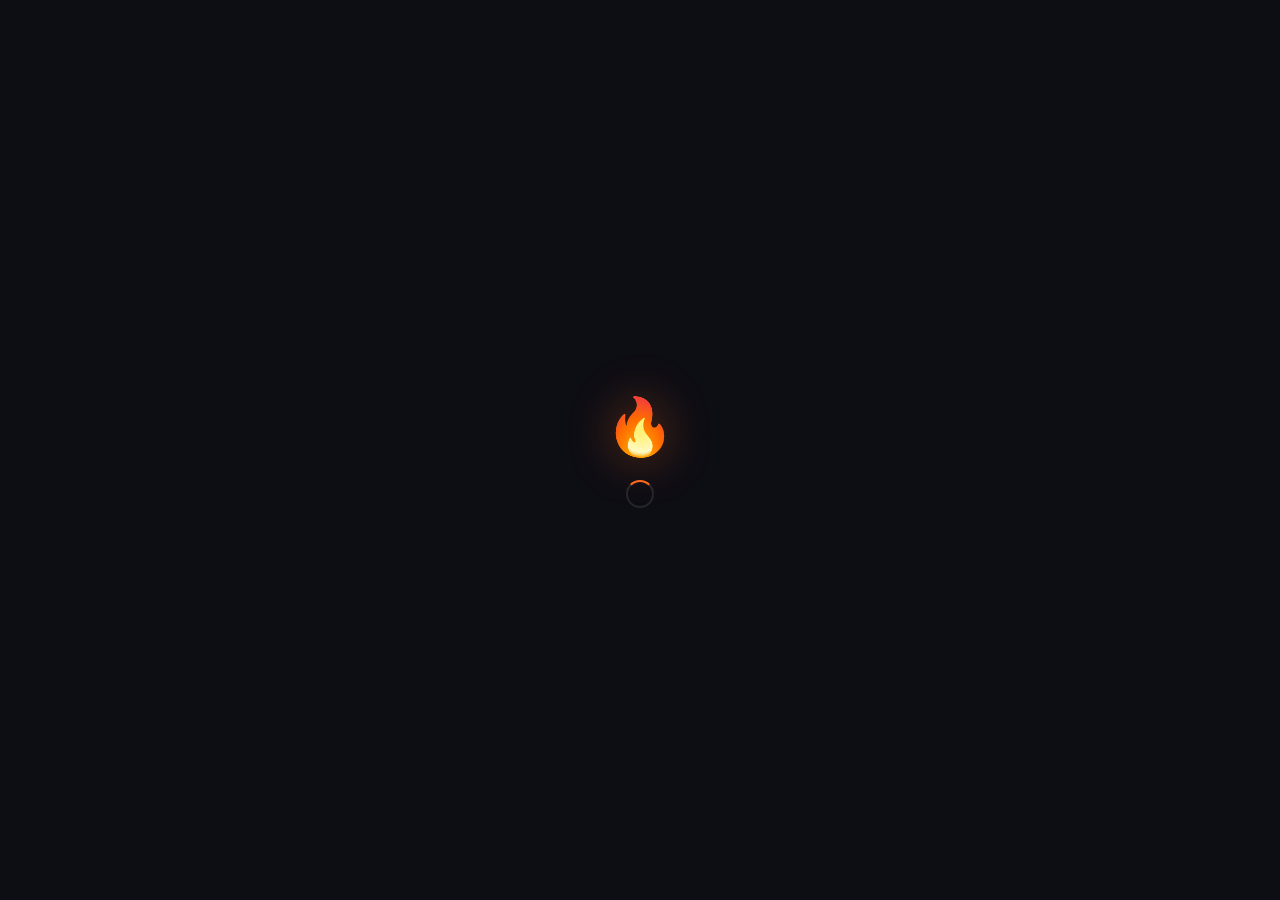
==== commit ec6a01e0: "deploy: return to structured TS app/ — bomb hot-potato, orange palette Reverting to the structured T" ====
--- a/index.html
+++ b/index.html
@@ -1,35 +1,260 @@
 <!DOCTYPE html>
 <html lang="ru">
 <head>
-  <meta charset="UTF-8">
-  <meta name="viewport" content="width=device-width, initial-scale=1.0, maximum-scale=1.0, user-scalable=no, viewport-fit=cover">
-  <title>SPARK — передай мяч</title>
-  <meta name="theme-color" content="#060810">
-  <meta name="description" content="PvP дуэль: передавай бомбу, не держи при взрыве. Ставка 10 USDT, победитель забирает банк.">
-  <link rel="preconnect" href="https://fonts.googleapis.com">
-  <link rel="preconnect" href="https://fonts.gstatic.com" crossorigin>
-  <link rel="preload" as="style" href="https://fonts.googleapis.com/css2?family=Sora:wght@400;500;600;700;800&family=JetBrains+Mono:wght@700;800&family=Inter:wght@400;500;600;700&display=swap" onload="this.rel='stylesheet'">
-  <noscript><link rel="stylesheet" href="https://fonts.googleapis.com/css2?family=Sora:wght@400;500;600;700;800&family=JetBrains+Mono:wght@700;800&family=Inter:wght@400;500;600;700&display=swap"></noscript>
+  <meta charset="UTF-8" />
+  <meta name="viewport" content="width=device-width, initial-scale=1.0, maximum-scale=1.0, user-scalable=no, viewport-fit=cover" />
+  <title>SPARK — бомба (hot potato)</title>
   <!-- Telegram WebApp SDK (безопасно вне ТГ: window.Telegram просто не определится) -->
   <script src="https://telegram.org/js/telegram-web-app.js?62"></script>
   <style>
-    #boot { position:fixed; inset:0; display:flex; align-items:center; justify-content:center; background:#060810; color:#ff6b1a; font-family:monospace; font-size:14px; z-index:99999; }
+    /* прелоадер (п.9) — показывается пока грузится JS */
+    #preloader { position: fixed; inset: 0; background: #0d0d14; display: flex; flex-direction: column; align-items: center; justify-content: center; z-index: 9999; transition: opacity .4s; }
+    #preloader.hide { opacity: 0; pointer-events: none; }
+    .pl-logo { font-size: 56px; margin-bottom: 20px; filter: drop-shadow(0 0 24px rgba(255,107,26,.4)); animation: plPulse 1.5s ease-in-out infinite; }
+    @keyframes plPulse { 0%,100%{opacity:.7;transform:scale(.95)} 50%{opacity:1;transform:scale(1.05)} }
+    .pl-spinner { width: 28px; height: 28px; border: 2.5px solid rgba(255,255,255,.1); border-top-color: #ff6b1a; border-radius: 50%; animation: plSpin .8s linear infinite; }
+    @keyframes plSpin { to { transform: rotate(360deg); } }
   </style>
-  <script>(function(){var e=Array.isArray,t=Array.prototype.indexOf,n=Array.prototype.includes,r=Array.from,i=Object.defineProperty,a=Object.getOwnPropertyDescriptor,o=Object.getOwnPropertyDescriptors,s=Object.prototype,c=Array.prototype,l=Object.getPrototypeOf,u=Object.isExtensible,d=()=>{};function f(e){return e()}function p(e){for(var t=0;t<e.length;t++)e[t]()}function m(){var e,t;return{promise:new Promise((n,r)=>{e=n,t=r}),resolve:e,reject:t}}var h=1024,g=2048,_=4096,v=8192,y=16384,b=32768,x=1<<25,S=65536,C=1<<19,ee=1<<20,te=1<<25,ne=65536,re=1<<21,ie=1<<22,ae=1<<23,oe=Symbol(`$state`),se=Symbol(`attributes`),ce=Symbol(`class`),le=Symbol(`style`),ue=Symbol(`text`),de=new class extends Error{name=`StaleReactionError`;message="The reaction that called `getAbortSignal()` was re-run or destroyed"};globalThis.document?.contentType;function fe(){throw Error(`https://svelte.dev/e/async_derived_orphan`)}function pe(e,t,n){throw Error(`https://svelte.dev/e/each_key_duplicate`)}function me(e){throw Error(`https://svelte.dev/e/effect_in_teardown`)}function he(){throw Error(`https://svelte.dev/e/effect_in_unowned_derived`)}function ge(e){throw Error(`https://svelte.dev/e/effect_orphan`)}function _e(){throw Error(`https://svelte.dev/e/effect_update_depth_exceeded`)}function ve(){throw Error(`https://svelte.dev/e/state_descriptors_fixed`)}function ye(){throw Error(`https://svelte.dev/e/state_prototype_fixed`)}function be(){throw Error(`https://svelte.dev/e/state_unsafe_mutation`)}function xe(){throw Error(`https://svelte.dev/e/svelte_boundary_reset_onerror`)}var Se={},w=Symbol(`uninitialized`);function Ce(){console.warn(`https://svelte.dev/e/derived_inert`)}function we(e){console.warn(`https://svelte.dev/e/hydration_mismatch`)}function Te(){console.warn(`https://svelte.dev/e/svelte_boundary_reset_noop`)}var T=!1;function Ee(e){T=e}var E;function D(e){if(e===null)throw we(),Se;return E=e}function De(){return D(Yt(E))}function O(e){if(T){if(Yt(E)!==null)throw we(),Se;E=e}}function Oe(e=1){if(T){for(var t=e,n=E;t--;)n=Yt(n);E=n}}function ke(e=!0){for(var t=0,n=E;;){if(n.nodeType===8){var r=n.data;if(r===`]`){if(t===0)return n;--t}else(r===`[`||r===`[!`||r[0]===`[`&&!isNaN(Number(r.slice(1))))&&(t+=1)}var i=Yt(n);e&&n.remove(),n=i}}function Ae(e){if(!e||e.nodeType!==8)throw we(),Se;return e.data}function je(e){return e===this.v}function Me(e,t){return e==e?e!==t||typeof e==`object`&&!!e||typeof e==`function`:t==t}function Ne(e){return!Me(e,this.v)}var Pe=!1;function Fe(){Pe=!0}var k=null;function Ie(e){k=e}function Le(e,t=!1,n){k={p:k,i:!1,c:null,e:null,s:e,x:null,r:V,l:Pe&&!t?{s:null,u:null,$:[]}:null}}function Re(e){var t=k,n=t.e;if(n!==null){t.e=null;for(var r of n)ln(r)}return e!==void 0&&(t.x=e),t.i=!0,k=t.p,e??{}}function ze(){return!Pe||k!==null&&k.l===null}var Be=[];function Ve(){var e=Be;Be=[],p(e)}function He(e){if(Be.length===0&&!gt){var t=Be;queueMicrotask(()=>{t===Be&&Ve()})}Be.push(e)}function Ue(e){var t=V;if(t===null)return R.f|=ae,e;if(!(t.f&32768)&&!(t.f&4))throw e;We(e,t)}function We(e,t){if(!(t!==null&&t.f&16384)){for(;t!==null;){if(t.f&128){if(!(t.f&32768))throw e;try{t.b.error(e);return}catch(t){e=t}}t=t.parent}throw e}}var Ge=~(g|_|h);function A(e,t){e.f=e.f&Ge|t}function Ke(e){e.f&512||e.deps===null?A(e,h):A(e,_)}function qe(e){if(e!==null)for(let t of e)!(t.f&2)||!(t.f&65536)||(t.f^=ne,qe(t.deps))}function Je(e,t,n){e.f&2048?t.add(e):e.f&4096&&n.add(e),qe(e.deps),A(e,h)}function Ye(e){let t=0,n=Pt(0),r;return()=>{on()&&(G(n),pn(()=>(t===0&&(r=qn(()=>e(()=>Bt(n)))),t+=1,()=>{He(()=>{--t,t===0&&(r?.(),r=void 0,Bt(n))})})))}}var Xe=S|C;function Ze(e,t,n,r){new Qe(e,t,n,r)}var Qe=class{parent;is_pending=!1;transform_error;#e;#t=T?E:null;#n;#r;#i;#a=null;#o=null;#s=null;#c=null;#l=0;#u=0;#d=!1;#f=new Set;#p=new Set;#m=null;#h=Ye(()=>(this.#m=Pt(this.#l),()=>{this.#m=null}));constructor(e,t,n,r){this.#e=e,this.#n=t,this.#r=e=>{var t=V;t.b=this,t.f|=128,n(e)},this.parent=V.b,this.transform_error=r??this.parent?.transform_error??(e=>e),this.#i=hn(()=>{if(T){let e=this.#t;De();let t=e.data===`[!`;if(e.data.startsWith(`[?`)){let t=JSON.parse(e.data.slice(2));this.#_(t)}else t?this.#v():this.#g()}else this.#y()},Xe),T&&(this.#e=E)}#g(){try{this.#a=I(()=>this.#r(this.#e))}catch(e){this.error(e)}}#_(e){let t=this.#n.failed;t&&(this.#s=I(()=>{t(this.#e,()=>e,()=>()=>{})}))}#v(){let e=this.#n.pending;e&&(this.is_pending=!0,this.#o=I(()=>e(this.#e)),He(()=>{var e=this.#c=document.createDocumentFragment(),t=N();e.append(t),this.#a=this.#x(()=>I(()=>this.#r(t))),this.#u===0&&(this.#e.before(e),this.#c=null,xn(this.#o,()=>{this.#o=null}),this.#b(M))}))}#y(){try{if(this.is_pending=this.has_pending_snippet(),this.#u=0,this.#l=0,this.#a=I(()=>{this.#r(this.#e)}),this.#u>0){var e=this.#c=document.createDocumentFragment();Tn(this.#a,e);let t=this.#n.pending;this.#o=I(()=>t(this.#e))}else this.#b(M)}catch(e){this.error(e)}}#b(e){this.is_pending=!1,e.transfer_effects(this.#f,this.#p)}defer_effect(e){Je(e,this.#f,this.#p)}is_rendered(){return!this.is_pending&&(!this.parent||this.parent.is_rendered())}has_pending_snippet(){return!!this.#n.pending}#x(e){var t=V,n=R,r=k;An(this.#i),B(this.#i),Ie(this.#i.ctx);try{return St.ensure(),e()}catch(e){return Ue(e),null}finally{An(t),B(n),Ie(r)}}#S(e,t){if(!this.has_pending_snippet()){this.parent&&this.parent.#S(e,t);return}this.#u+=e,this.#u===0&&(this.#b(t),this.#o&&xn(this.#o,()=>{this.#o=null}),this.#c&&=(this.#e.before(this.#c),null))}update_pending_count(e,t){this.#S(e,t),this.#l+=e,!(!this.#m||this.#d)&&(this.#d=!0,He(()=>{this.#d=!1,this.#m&&Rt(this.#m,this.#l)}))}get_effect_pending(){return this.#h(),G(this.#m)}error(e){if(!this.#n.onerror&&!this.#n.failed)throw e;M?.is_fork?(this.#a&&M.skip_effect(this.#a),this.#o&&M.skip_effect(this.#o),this.#s&&M.skip_effect(this.#s),M.oncommit(()=>{this.#C(e)})):this.#C(e)}#C(e){this.#a&&=(L(this.#a),null),this.#o&&=(L(this.#o),null),this.#s&&=(L(this.#s),null),T&&(D(this.#t),Oe(),D(ke()));var t=this.#n.onerror;let n=this.#n.failed;var r=!1,i=!1;let a=()=>{if(r){Te();return}r=!0,i&&xe(),this.#s!==null&&xn(this.#s,()=>{this.#s=null}),this.#x(()=>{this.#y()})},o=e=>{try{i=!0,t?.(e,a),i=!1}catch(e){We(e,this.#i&&this.#i.parent)}n&&(this.#s=this.#x(()=>{try{return I(()=>{var t=V;t.b=this,t.f|=128,n(this.#e,()=>e,()=>a)})}catch(e){return We(e,this.#i.parent),null}}))};He(()=>{var t;try{t=this.transform_error(e)}catch(e){We(e,this.#i&&this.#i.parent);return}typeof t==`object`&&t&&typeof t.then==`function`?t.then(o,e=>We(e,this.#i&&this.#i.parent)):o(t)})}};function $e(e,t,n,r){let i=ze()?rt:ot;var a=e.filter(e=>!e.settled),o=t.map(i);if(n.length===0&&a.length===0){r(o);return}var s=V,c=et(),l=a.length===1?a[0].promise:a.length>1?Promise.all(a.map(e=>e.promise)):null;function u(e){if(!(s.f&16384)){c();try{r([...o,...e])}catch(e){We(e,s)}tt()}}var d=nt();if(n.length===0){l.then(()=>u([])).finally(d);return}function f(){Promise.all(n.map(e=>at(e))).then(u).catch(e=>We(e,s)).finally(d)}l?l.then(()=>{c(),f(),tt()}):f()}function et(){var e=V,t=R,n=k,r=M;return function(i=!0){An(e),B(t),Ie(n),i&&!(e.f&16384)&&(r?.activate(),r?.apply())}}function tt(e=!0){An(null),B(null),Ie(null),e&&M?.deactivate()}function nt(){var e=V,t=e.b,n=M,r=!!t?.is_rendered();return t?.update_pending_count(1,n),n.increment(r,e),()=>{t?.update_pending_count(-1,n),n.decrement(r,e)}}function rt(e){var t=2|g;return V!==null&&(V.f|=C),{ctx:k,deps:null,effects:null,equals:je,f:t,fn:e,reactions:null,rv:0,v:w,wv:0,parent:V,ac:null}}var it=Symbol(`obsolete`);function at(e,t,n){let r=V;r===null&&fe();var i=void 0,a=Pt(w),o=!R,s=new Set;return fn(()=>{var t=V,n=m();i=n.promise;try{Promise.resolve(e()).then(n.resolve,e=>{e!==de&&n.reject(e)}).finally(tt)}catch(e){n.reject(e),tt()}var c=M;if(o){if(t.f&32768)var l=nt();if(r.b?.is_rendered())c.async_deriveds.get(t)?.reject(it);else for(let e of s.values())e.reject(it);s.add(n),c.async_deriveds.set(t,n)}let u=(e,t=void 0)=>{l?.(),s.delete(n),t!==it&&(c.activate(),t?(a.f|=ae,Rt(a,t)):(a.f&8388608&&(a.f^=ae),Rt(a,e)),c.deactivate())};n.promise.then(u,e=>u(null,e||`unknown`))}),sn(()=>{for(let e of s)e.reject(it)}),new Promise(e=>{function t(n){function r(){n===i?e(a):t(i)}n.then(r,r)}t(i)})}function j(e){let t=rt(e);return Mn(t),t}function ot(e){let t=rt(e);return t.equals=Ne,t}function st(e){var t=e.effects;if(t!==null){e.effects=null;for(var n=0;n<t.length;n+=1)L(t[n])}}function ct(e){var t,n=V,r=e.parent;if(!On&&r!==null&&e.v!==w&&r.f&24576)return Ce(),e.v;An(r);try{e.f&=~ne,st(e),t=Vn(e)}finally{An(n)}return t}function lt(e){var t=ct(e);if(!e.equals(t)&&(e.wv=Rn(),(!M?.is_fork||e.deps===null)&&(M===null?e.v=t:(M.capture(e,t,!0),pt?.capture(e,t,!0)),e.deps===null))){A(e,h);return}On||(mt===null?Ke(e):(on()||M?.is_fork)&&mt.set(e,t))}function ut(e){if(e.effects!==null)for(let t of e.effects)(t.teardown||t.ac)&&(t.teardown?.(),t.ac?.abort(de),t.fn!==null&&(t.teardown=d),t.ac=null,Un(t,0),_n(t))}function dt(e){if(e.effects!==null)for(let t of e.effects)t.teardown&&t.fn!==null&&Wn(t)}var ft=null,M=null,pt=null,mt=null,ht=null,gt=!1,_t=!1,vt=null,yt=null,bt=0,xt=1,St=class e{id=xt++;#e=!1;linked=!0;#t=null;#n=null;async_deriveds=new Map;current=new Map;previous=new Map;#r=new Set;#i=new Set;#a=0;#o=new Map;#s=null;#c=[];#l=[];#u=new Set;#d=new Set;#f=new Map;#p=new Set;is_fork=!1;#m=!1;constructor(){ft===null?ft=this:(ft.#n=this,this.#t=ft),ft=this}#h(){if(this.is_fork)return!0;for(let n of this.#o.keys()){for(var e=n,t=!1;e.parent!==null;){if(this.#f.has(e)){t=!0;break}e=e.parent}if(!t)return!0}return!1}skip_effect(e){this.#f.has(e)||this.#f.set(e,{d:[],m:[]}),this.#p.delete(e)}unskip_effect(e,t=e=>this.schedule(e)){var n=this.#f.get(e);if(n){this.#f.delete(e);for(var r of n.d)A(r,g),t(r);for(r of n.m)A(r,_),t(r)}this.#p.add(e)}#g(){this.#e=!0,bt++>1e3&&(this.#x(),Ct());for(let e of this.#u)this.#d.delete(e),A(e,g),this.schedule(e);for(let e of this.#d)A(e,_),this.schedule(e);let t=this.#c;this.#c=[],this.apply();var n=vt=[],r=[],i=yt=[];for(let e of t)try{this.#_(e,n,r)}catch(t){throw At(e),this.#h()||this.discard(),t}if(M=null,i.length>0){var a=e.ensure();for(let e of i)a.schedule(e)}if(vt=null,yt=null,this.#h()){this.#b(r),this.#b(n);for(let[e,t]of this.#f)kt(e,t);i.length>0&&M.#g();return}let o=this.#v();if(o){this.#b(r),this.#b(n),o.#y(this);return}this.#u.clear(),this.#d.clear();for(let e of this.#r)e(this);this.#r.clear(),pt=this,Tt(r),Tt(n),pt=null,this.#s?.resolve();var s=M;if(this.#a===0&&(this.#c.length===0||s!==null)&&this.#x(),this.#c.length>0)if(s!==null){let e=s;e.#c.push(...this.#c.filter(t=>!e.#c.includes(t)))}else s=this;s!==null&&s.#g()}#_(e,t,n){e.f^=h;for(var r=e.first;r!==null;){var i=r.f,a=(i&96)!=0;if(!(a&&i&1024||i&8192||this.#f.has(r))&&r.fn!==null){a?r.f^=h:i&4?t.push(r):zn(r)&&(i&16&&this.#d.add(r),Wn(r));var o=r.first;if(o!==null){r=o;continue}}for(;r!==null;){var s=r.next;if(s!==null){r=s;break}r=r.parent}}}#v(){for(var e=this.#t;e!==null;){if(!e.is_fork){for(let[t,[,n]]of this.current)if(e.current.has(t)&&!n)return e}e=e.#t}return null}#y(e){for(let[t,n]of e.current)!this.previous.has(t)&&e.previous.has(t)&&this.previous.set(t,e.previous.get(t)),this.current.set(t,n);for(let[t,n]of e.async_deriveds){let e=this.async_deriveds.get(t);e&&n.promise.then(e.resolve).catch(e.reject)}e.async_deriveds.clear(),this.transfer_effects(e.#u,e.#d);let t=e=>{var n=e.reactions;if(n!==null)for(let e of n){var r=e.f;if(r&2)t(e);else{var i=e;r&4194320&&!this.async_deriveds.has(i)&&(this.#d.delete(i),A(i,g),this.schedule(i))}}};for(let e of this.current.keys())t(e);this.oncommit(()=>e.discard()),e.#x(),M=this,this.#g()}#b(e){for(var t=0;t<e.length;t+=1)Je(e[t],this.#u,this.#d)}capture(e,t,n=!1){e.v!==w&&!this.previous.has(e)&&this.previous.set(e,e.v),e.f&8388608||(this.current.set(e,[t,n]),mt?.set(e,t)),this.is_fork||(e.v=t)}activate(){M=this}deactivate(){M=null,mt=null}flush(){try{_t=!0,M=this,this.#g()}finally{bt=0,ht=null,vt=null,yt=null,_t=!1,M=null,mt=null,Mt.clear()}}discard(){for(let e of this.#i)e(this);this.#i.clear();for(let e of this.async_deriveds.values())e.reject(it);this.#x(),this.#s?.resolve()}register_created_effect(e){this.#l.push(e)}increment(e,t){if(this.#a+=1,e){let e=this.#o.get(t)??0;this.#o.set(t,e+1)}}decrement(e,t){if(--this.#a,e){let e=this.#o.get(t)??0;e===1?this.#o.delete(t):this.#o.set(t,e-1)}this.#m||(this.#m=!0,He(()=>{this.#m=!1,this.linked&&this.flush()}))}transfer_effects(e,t){for(let t of e)this.#u.add(t);for(let e of t)this.#d.add(e);e.clear(),t.clear()}oncommit(e){this.#r.add(e)}ondiscard(e){this.#i.add(e)}settled(){return(this.#s??=m()).promise}static ensure(){if(M===null){let t=M=new e;!_t&&He(()=>{t.#e||t.flush()})}return M}apply(){mt=null}schedule(e){if(ht=e,e.b?.is_pending&&e.f&16777228&&!(e.f&32768)){e.b.defer_effect(e);return}for(var t=e;t.parent!==null;){t=t.parent;var n=t.f;if(vt!==null&&t===V&&(R===null||!(R.f&2)))return;if(n&96){if(!(n&1024))return;t.f^=h}}this.#c.push(t)}#x(){if(this.linked){var e=this.#t,t=this.#n;e===null||(e.#n=t),t===null?ft=e:t.#t=e,this.linked=!1}}};function Ct(){try{_e()}catch(e){We(e,ht)}}var wt=null;function Tt(e){var t=e.length;if(t!==0){for(var n=0;n<t;){var r=e[n++];if(!(r.f&24576)&&zn(r)&&(wt=new Set,Wn(r),r.deps===null&&r.first===null&&r.nodes===null&&r.teardown===null&&r.ac===null&&bn(r),wt?.size>0)){Mt.clear();for(let e of wt){if(e.f&24576)continue;let t=[e],n=e.parent;for(;n!==null;)wt.has(n)&&(wt.delete(n),t.push(n)),n=n.parent;for(let e=t.length-1;e>=0;e--){let n=t[e];n.f&24576||Wn(n)}}wt.clear()}}wt=null}}function Et(e,t,n,r){if(!n.has(e)&&(n.add(e),e.reactions!==null))for(let i of e.reactions){let e=i.f;e&2?Et(i,t,n,r):e&4194320&&!(e&2048)&&Dt(i,t,r)&&(A(i,g),Ot(i))}}function Dt(e,t,r){let i=r.get(e);if(i!==void 0)return i;if(e.deps!==null)for(let i of e.deps){if(n.call(t,i))return!0;if(i.f&2&&Dt(i,t,r))return r.set(i,!0),!0}return r.set(e,!1),!1}function Ot(e){M.schedule(e)}function kt(e,t){if(!(e.f&32&&e.f&1024)){e.f&2048?t.d.push(e):e.f&4096&&t.m.push(e),A(e,h);for(var n=e.first;n!==null;)kt(n,t),n=n.next}}function At(e){A(e,h);for(var t=e.first;t!==null;)At(t),t=t.next}var jt=new Set,Mt=new Map,Nt=!1;function Pt(e,t){return{f:0,v:e,reactions:null,equals:je,rv:0,wv:0}}function Ft(e,t){let n=Pt(e,t);return Mn(n),n}function It(e,t=!1,n=!0){let r=Pt(e);return t||(r.equals=Ne),Pe&&n&&k!==null&&k.l!==null&&(k.l.s??=[]).push(r),r}function Lt(e,t,n=!1){return R!==null&&(!z||R.f&131072)&&ze()&&R.f&4325394&&(jn===null||!jn.has(e))&&be(),Rt(e,n?Ht(t):t,yt)}function Rt(e,t,n=null){if(!e.equals(t)){Mt.set(e,On?t:e.v);var r=St.ensure();if(r.capture(e,t),e.f&2){let t=e;e.f&2048&&ct(t),mt===null&&Ke(t)}e.wv=Rn(),Vt(e,g,n),ze()&&V!==null&&V.f&1024&&!(V.f&96)&&(W===null?Nn([e]):W.push(e)),!r.is_fork&&jt.size>0&&!Nt&&zt()}return t}function zt(){Nt=!1;for(let e of jt){e.f&1024&&A(e,_);let t;try{t=zn(e)}catch{t=!0}t&&Wn(e)}jt.clear()}function Bt(e){Lt(e,e.v+1)}function Vt(e,t,n){var r=e.reactions;if(r!==null)for(var i=ze(),a=r.length,o=0;o<a;o++){var s=r[o],c=s.f;if(!(!i&&s===V)){var l=(c&g)===0;if(l&&A(s,t),c&131072)jt.add(s);else if(c&2){var u=s;mt?.delete(u),c&65536||(c&512&&(V===null||!(V.f&2097152))&&(s.f|=ne),Vt(u,_,n))}else if(l){var d=s;c&16&&wt!==null&&wt.add(d),n===null?Ot(d):n.push(d)}}}}function Ht(t){if(typeof t!=`object`||!t||oe in t)return t;let n=l(t);if(n!==s&&n!==c)return t;var r=new Map,i=e(t),o=Ft(0),u=null,d=In,f=e=>{if(In===d)return e();var t=R,n=In;B(null),Ln(d);var r=e();return B(t),Ln(n),r};return i&&r.set(`length`,Ft(t.length,u)),new Proxy(t,{defineProperty(e,t,n){(!(`value`in n)||n.configurable===!1||n.enumerable===!1||n.writable===!1)&&ve();var i=r.get(t);return i===void 0?f(()=>{var e=Ft(n.value,u);return r.set(t,e),e}):Lt(i,n.value,!0),!0},deleteProperty(e,t){var n=r.get(t);if(n===void 0){if(t in e){let e=f(()=>Ft(w,u));r.set(t,e),Bt(o)}}else Lt(n,w),Bt(o);return!0},get(e,n,i){if(n===oe)return t;var o=r.get(n),s=n in e;if(o===void 0&&(!s||a(e,n)?.writable)&&(o=f(()=>Ft(Ht(s?e[n]:w),u)),r.set(n,o)),o!==void 0){var c=G(o);return c===w?void 0:c}return Reflect.get(e,n,i)},getOwnPropertyDescriptor(e,t){var n=Reflect.getOwnPropertyDescriptor(e,t);if(n&&`value`in n){var i=r.get(t);i&&(n.value=G(i))}else if(n===void 0){var a=r.get(t),o=a?.v;if(a!==void 0&&o!==w)return{enumerable:!0,configurable:!0,value:o,writable:!0}}return n},has(e,t){if(t===oe)return!0;var n=r.get(t),i=n!==void 0&&n.v!==w||Reflect.has(e,t);return(n!==void 0||V!==null&&(!i||a(e,t)?.writable))&&(n===void 0&&(n=f(()=>Ft(i?Ht(e[t]):w,u)),r.set(t,n)),G(n)===w)?!1:i},set(e,t,n,s){var c=r.get(t),l=t in e;if(i&&t===`length`)for(var d=n;d<c.v;d+=1){var p=r.get(d+``);p===void 0?d in e&&(p=f(()=>Ft(w,u)),r.set(d+``,p)):Lt(p,w)}if(c===void 0)(!l||a(e,t)?.writable)&&(c=f(()=>Ft(void 0,u)),Lt(c,Ht(n)),r.set(t,c));else{l=c.v!==w;var m=f(()=>Ht(n));Lt(c,m)}var h=Reflect.getOwnPropertyDescriptor(e,t);if(h?.set&&h.set.call(s,n),!l){if(i&&typeof t==`string`){var g=r.get(`length`),_=Number(t);Number.isInteger(_)&&_>=g.v&&Lt(g,_+1)}Bt(o)}return!0},ownKeys(e){G(o);var t=Reflect.ownKeys(e).filter(e=>{var t=r.get(e);return t===void 0||t.v!==w});for(var[n,i]of r)i.v!==w&&!(n in e)&&t.push(n);return t},setPrototypeOf(){ye()}})}var Ut,Wt,Gt,Kt;function qt(){if(Ut===void 0){Ut=window,Wt=/Firefox/.test(navigator.userAgent);var e=Element.prototype,t=Node.prototype,n=Text.prototype;Gt=a(t,`firstChild`).get,Kt=a(t,`nextSibling`).get,u(e)&&(e[ce]=void 0,e[se]=null,e[le]=void 0,e.__e=void 0),u(n)&&(n[ue]=void 0)}}function N(e=``){return document.createTextNode(e)}function Jt(e){return Gt.call(e)}function Yt(e){return Kt.call(e)}function P(e,t){if(!T)return Jt(e);var n=Jt(E);if(n===null)n=E.appendChild(N());else if(t&&n.nodeType!==3){var r=N();return n?.before(r),D(r),r}return t&&en(n),D(n),n}function Xt(e,t=!1){if(!T){var n=Jt(e);return n instanceof Comment&&n.data===``?Yt(n):n}if(t){if(E?.nodeType!==3){var r=N();return E?.before(r),D(r),r}en(E)}return E}function F(e,t=1,n=!1){let r=T?E:e;for(var i;t--;)i=r,r=Yt(r);if(!T)return r;if(n){if(r?.nodeType!==3){var a=N();return r===null?i?.after(a):r.before(a),D(a),a}en(r)}return D(r),r}function Zt(e){e.textContent=``}function Qt(){return!1}function $t(e,t,n){return t==null||t===`http://www.w3.org/1999/xhtml`?n?document.createElement(e,{is:n}):document.createElement(e):n?document.createElementNS(t,e,{is:n}):document.createElementNS(t,e)}function en(e){if(e.nodeValue.length<65536)return;let t=e.nextSibling;for(;t!==null&&t.nodeType===3;)t.remove(),e.nodeValue+=t.nodeValue,t=e.nextSibling}function tn(e){var t=R,n=V;B(null),An(null);try{return e()}finally{B(t),An(n)}}function nn(e){V===null&&(R===null&&ge(e),he()),On&&me(e)}function rn(e,t){var n=t.last;n===null?t.last=t.first=e:(n.next=e,e.prev=n,t.last=e)}function an(e,t){var n=V;n!==null&&n.f&8192&&(e|=v);var r={ctx:k,deps:null,nodes:null,f:e|g|512,first:null,fn:t,last:null,next:null,parent:n,b:n&&n.b,prev:null,teardown:null,wv:0,ac:null};M?.register_created_effect(r);var i=r;if(e&4)vt===null?St.ensure().schedule(r):vt.push(r);else if(t!==null){try{Wn(r)}catch(e){throw L(r),e}i.deps===null&&i.teardown===null&&i.nodes===null&&i.first===i.last&&!(i.f&524288)&&(i=i.first,e&16&&e&65536&&i!==null&&(i.f|=S))}if(i!==null&&(i.parent=n,n!==null&&rn(i,n),R!==null&&R.f&2&&!(e&64))){var a=R;(a.effects??=[]).push(i)}return r}function on(){return R!==null&&!z}function sn(e){let t=an(8,null);return A(t,h),t.teardown=e,t}function cn(e){nn(`$effect`);var t=V.f;if(!R&&t&32&&k!==null&&!k.i){var n=k;(n.e??=[]).push(e)}else return ln(e)}function ln(e){return an(4|ee,e)}function un(e){return nn(`$effect.pre`),an(8|ee,e)}function dn(e){St.ensure();let t=an(64|C,e);return(e={})=>new Promise(n=>{e.outro?xn(t,()=>{L(t),n(void 0)}):(L(t),n(void 0))})}function fn(e){return an(ie|C,e)}function pn(e,t=0){return an(8|t,e)}function mn(e,t=[],n=[],r=[]){$e(r,t,n,t=>{an(8,()=>{e(...t.map(G))})})}function hn(e,t=0){return an(16|t,e)}function I(e){return an(32|C,e)}function gn(e){var t=e.teardown;if(t!==null){let e=On,n=R;kn(!0),B(null);try{t.call(null)}finally{kn(e),B(n)}}}function _n(e,t=!1){var n=e.first;for(e.first=e.last=null;n!==null;){let e=n.ac;e!==null&&tn(()=>{e.abort(de)});var r=n.next;n.f&64?n.parent=null:L(n,t),n=r}}function vn(e){for(var t=e.first;t!==null;){var n=t.next;t.f&32||L(t),t=n}}function L(e,t=!0){var n=!1;(t||e.f&262144)&&e.nodes!==null&&e.nodes.end!==null&&(yn(e.nodes.start,e.nodes.end),n=!0),e.f|=x,_n(e,t&&!n),Un(e,0);var r=e.nodes&&e.nodes.t;if(r!==null)for(let e of r)e.stop();gn(e),e.f^=x,e.f|=y;var i=e.parent;i!==null&&i.first!==null&&bn(e),e.next=e.prev=e.teardown=e.ctx=e.deps=e.fn=e.nodes=e.ac=e.b=null}function yn(e,t){for(;e!==null;){var n=e===t?null:Yt(e);e.remove(),e=n}}function bn(e){var t=e.parent,n=e.prev,r=e.next;n!==null&&(n.next=r),r!==null&&(r.prev=n),t!==null&&(t.first===e&&(t.first=r),t.last===e&&(t.last=n))}function xn(e,t,n=!0){var r=[];Sn(e,r,!0);var i=()=>{n&&L(e),t&&t()},a=r.length;if(a>0){var o=()=>--a||i();for(var s of r)s.out(o)}else i()}function Sn(e,t,n){if(!(e.f&8192)){e.f^=v;var r=e.nodes&&e.nodes.t;if(r!==null)for(let e of r)(e.is_global||n)&&t.push(e);for(var i=e.first;i!==null;){var a=i.next;if(!(i.f&64)){var o=(i.f&65536)!=0||(i.f&32)!=0&&(e.f&16)!=0;Sn(i,t,o?n:!1)}i=a}}}function Cn(e){wn(e,!0)}function wn(e,t){if(e.f&8192){e.f^=v,e.f&1024||(A(e,g),St.ensure().schedule(e));for(var n=e.first;n!==null;){var r=n.next,i=(n.f&65536)!=0||(n.f&32)!=0;wn(n,i?t:!1),n=r}var a=e.nodes&&e.nodes.t;if(a!==null)for(let e of a)(e.is_global||t)&&e.in()}}function Tn(e,t){if(e.nodes)for(var n=e.nodes.start,r=e.nodes.end;n!==null;){var i=n===r?null:Yt(n);t.append(n),n=i}}var En=null,Dn=!1,On=!1;function kn(e){On=e}var R=null,z=!1;function B(e){R=e}var V=null;function An(e){V=e}var jn=null;function Mn(e){R!==null&&(jn??=new Set).add(e)}var H=null,U=0,W=null;function Nn(e){W=e}var Pn=1,Fn=0,In=Fn;function Ln(e){In=e}function Rn(){return++Pn}function zn(e){var t=e.f;if(t&2048)return!0;if(t&2&&(e.f&=~ne),t&4096){for(var n=e.deps,r=n.length,i=0;i<r;i++){var a=n[i];if(zn(a)&&lt(a),a.wv>e.wv)return!0}t&512&&mt===null&&A(e,h)}return!1}function Bn(e,t,n=!0){var r=e.reactions;if(r!==null&&!(jn!==null&&jn.has(e)))for(var i=0;i<r.length;i++){var a=r[i];a.f&2?Bn(a,t,!1):t===a&&(n?A(a,g):a.f&1024&&A(a,_),Ot(a))}}function Vn(e){var t=H,n=U,r=W,i=R,a=jn,o=k,s=z,c=In,l=e.f;H=null,U=0,W=null,R=l&96?null:e,jn=null,Ie(e.ctx),z=!1,In=++Fn,e.ac!==null&&(tn(()=>{e.ac.abort(de)}),e.ac=null);try{e.f|=re;var u=e.fn,d=u();e.f|=b;var f=e.deps,p=M?.is_fork;if(H!==null){var m;if(p||Un(e,U),f!==null&&U>0)for(f.length=U+H.length,m=0;m<H.length;m++)f[U+m]=H[m];else e.deps=f=H;if(on()&&e.f&512)for(m=U;m<f.length;m++)(f[m].reactions??=[]).push(e)}else!p&&f!==null&&U<f.length&&(Un(e,U),f.length=U);if(ze()&&W!==null&&!z&&f!==null&&!(e.f&6146))for(m=0;m<W.length;m++)Bn(W[m],e);if(i!==null&&i!==e){if(Fn++,i.deps!==null)for(let e=0;e<n;e+=1)i.deps[e].rv=Fn;if(t!==null)for(let e of t)e.rv=Fn;W!==null&&(r===null?r=W:r.push(...W))}return e.f&8388608&&(e.f^=ae),d}catch(e){return Ue(e)}finally{e.f^=re,H=t,U=n,W=r,R=i,jn=a,Ie(o),z=s,In=c}}function Hn(e,r){let i=r.reactions;if(i!==null){var a=t.call(i,e);if(a!==-1){var o=i.length-1;o===0?i=r.reactions=null:(i[a]=i[o],i.pop())}}if(i===null&&r.f&2&&(H===null||!n.call(H,r))){var s=r;s.f&512&&(s.f^=512,s.f&=~ne),s.v!==w&&Ke(s),ut(s),Un(s,0)}}function Un(e,t){var n=e.deps;if(n!==null)for(var r=t;r<n.length;r++)Hn(e,n[r])}function Wn(e){var t=e.f;if(!(t&16384)){A(e,h);var n=V,r=Dn;V=e,Dn=!0;try{t&16777232?vn(e):_n(e),gn(e);var i=Vn(e);e.teardown=typeof i==`function`?i:null,e.wv=Pn}finally{Dn=r,V=n}}}function G(e){var t=(e.f&2)!=0;if(En?.add(e),R!==null&&!z&&!(V!==null&&V.f&16384)&&(jn===null||!jn.has(e))){var r=R.deps;if(R.f&2097152)e.rv<Fn&&(e.rv=Fn,H===null&&r!==null&&r[U]===e?U++:H===null?H=[e]:H.push(e));else{R.deps??=[],n.call(R.deps,e)||R.deps.push(e);var i=e.reactions;i===null?e.reactions=[R]:n.call(i,R)||i.push(R)}}if(On&&Mt.has(e))return Mt.get(e);if(t){var a=e;if(On){var o=a.v;return(!(a.f&1024)&&a.reactions!==null||Kn(a))&&(o=ct(a)),Mt.set(a,o),o}var s=(a.f&512)==0&&!z&&R!==null&&(Dn||(R.f&512)!=0),c=(a.f&b)===0;zn(a)&&(s&&(a.f|=512),lt(a)),s&&!c&&(dt(a),Gn(a))}if(mt?.has(e))return mt.get(e);if(e.f&8388608)throw e.v;return e.v}function Gn(e){if(e.f|=512,e.deps!==null)for(let t of e.deps)(t.reactions??=[]).push(e),t.f&2&&!(t.f&512)&&(dt(t),Gn(t))}function Kn(e){if(e.v===w)return!0;if(e.deps===null)return!1;for(let t of e.deps)if(Mt.has(t)||t.f&2&&Kn(t))return!0;return!1}function qn(e){var t=z;try{return z=!0,e()}finally{z=t}}function Jn(e){if(!(typeof e!=`object`||!e||e instanceof EventTarget)){if(oe in e)Yn(e);else if(!Array.isArray(e))for(let t in e){let n=e[t];typeof n==`object`&&n&&oe in n&&Yn(n)}}}function Yn(e,t=new Set){if(typeof e==`object`&&e&&!(e instanceof EventTarget)&&!t.has(e)){t.add(e),e instanceof Date&&e.getTime();for(let n in e)try{Yn(e[n],t)}catch{}let n=l(e);if(n!==Object.prototype&&n!==Array.prototype&&n!==Map.prototype&&n!==Set.prototype&&n!==Date.prototype){let t=o(n);for(let n in t){let r=t[n].get;if(r)try{r.call(e)}catch{}}}}}[...`allowfullscreen.async.autofocus.autoplay.checked.controls.default.disabled.formnovalidate.indeterminate.inert.ismap.loop.multiple.muted.nomodule.novalidate.open.playsinline.readonly.required.reversed.seamless.selected.webkitdirectory.defer.disablepictureinpicture.disableremoteplayback`.split(`.`)];var Xn=[`touchstart`,`touchmove`];function Zn(e){return Xn.includes(e)}var Qn=Symbol(`events`),$n=new Set,er=new Set;function tr(e,t,n){(t[Qn]??={})[e]=n}function nr(e){for(var t=0;t<e.length;t++)$n.add(e[t]);for(var n of er)n(e)}var rr=null;function ir(e){var t=this,n=t.ownerDocument,r=e.type,a=e.composedPath?.()||[],o=a[0]||e.target;rr=e;var s=0,c=rr===e&&e[Qn];if(c){var l=a.indexOf(c);if(l!==-1&&(t===document||t===window)){e[Qn]=t;return}var u=a.indexOf(t);if(u===-1)return;l<=u&&(s=l)}if(o=a[s]||e.target,o!==t){i(e,`currentTarget`,{configurable:!0,get(){return o||n}});var d=R,f=V;B(null),An(null);try{for(var p,m=[];o!==null&&o!==t;){try{var h=o[Qn]?.[r];h!=null&&(!o.disabled||e.target===o)&&h.call(o,e)}catch(e){p?m.push(e):p=e}if(e.cancelBubble)break;s++,o=s<a.length?a[s]:null}if(p){for(let e of m)queueMicrotask(()=>{throw e});throw p}}finally{e[Qn]=t,delete e.currentTarget,B(d),An(f)}}}var ar=globalThis?.window?.trustedTypes&&globalThis.window.trustedTypes.createPolicy(`svelte-trusted-html`,{createHTML:e=>e});function or(e){return ar?.createHTML(e)??e}function sr(e){var t=$t(`template`);return t.innerHTML=or(e.replaceAll(`<!>`,`\x3C!---->`)),t.content}function cr(e,t){var n=V;n.nodes===null&&(n.nodes={start:e,end:t,a:null,t:null})}function lr(e,t){var n=(t&1)!=0,r=(t&2)!=0,i,a=!e.startsWith(`<!>`);return()=>{if(T)return cr(E,null),E;i===void 0&&(i=sr(a?e:`<!>`+e),n||(i=Jt(i)));var t=r||Wt?document.importNode(i,!0):i.cloneNode(!0);if(n){var o=Jt(t),s=t.lastChild;cr(o,s)}else cr(t,t);return t}}function ur(e=``){if(!T){var t=N(e+``);return cr(t,t),t}var n=E;return n.nodeType===3?en(n):(n.before(n=N()),D(n)),cr(n,n),n}function K(e,t){if(T){var n=V;(!(n.f&32768)||n.nodes.end===null)&&(n.nodes.end=E),De();return}e!==null&&e.before(t)}function q(e,t){var n=t==null?``:typeof t==`object`?`${t}`:t;n!==(e[ue]??=e.nodeValue)&&(e[ue]=n,e.nodeValue=`${n}`)}function dr(e,t){return pr(e,t)}var fr=new Map;function pr(e,{target:t,anchor:n,props:i={},events:a,context:o,intro:s=!0,transformError:c}){qt();var l=void 0,u=dn(()=>{var s=n??t.appendChild(N());Ze(s,{pending:()=>{}},t=>{Le({});var n=k;if(o&&(n.c=o),a&&(i.$$events=a),T&&cr(t,null),l=e(t,i)||{},T&&(V.nodes.end=E,E===null||E.nodeType!==8||E.data!==`]`))throw we(),Se;Re()},c);var u=new Set,d=e=>{for(var n=0;n<e.length;n++){var r=e[n];if(!u.has(r)){u.add(r);var i=Zn(r);for(let e of[t,document]){var a=fr.get(e);a===void 0&&(a=new Map,fr.set(e,a));var o=a.get(r);o===void 0?(e.addEventListener(r,ir,{passive:i}),a.set(r,1)):a.set(r,o+1)}}}};return d(r($n)),er.add(d),()=>{for(var e of u)for(let n of[t,document]){var r=fr.get(n),i=r.get(e);--i==0?(n.removeEventListener(e,ir),r.delete(e),r.size===0&&fr.delete(n)):r.set(e,i)}er.delete(d),s!==n&&s.parentNode?.removeChild(s)}});return mr.set(l,u),l}var mr=new WeakMap,hr=class{anchor;#e=new Map;#t=new Map;#n=new Map;#r=new Set;#i=!0;constructor(e,t=!0){this.anchor=e,this.#i=t}#a=e=>{if(this.#e.has(e)){var t=this.#e.get(e),n=this.#t.get(t);if(n)Cn(n),this.#r.delete(t);else{var r=this.#n.get(t);r&&(Cn(r.effect),this.#t.set(t,r.effect),this.#n.delete(t),r.fragment.lastChild.remove(),this.anchor.before(r.fragment),n=r.effect)}for(let[t,n]of this.#e){if(this.#e.delete(t),t===e)break;let r=this.#n.get(n);r&&(L(r.effect),this.#n.delete(n))}for(let[e,r]of this.#t){if(e===t||this.#r.has(e))continue;let i=()=>{if(Array.from(this.#e.values()).includes(e)){var t=document.createDocumentFragment();Tn(r,t),t.append(N()),this.#n.set(e,{effect:r,fragment:t})}else L(r);this.#r.delete(e),this.#t.delete(e)};this.#i||!n?(this.#r.add(e),xn(r,i,!1)):i()}}};#o=e=>{this.#e.delete(e);let t=Array.from(this.#e.values());for(let[e,n]of this.#n)t.includes(e)||(L(n.effect),this.#n.delete(e))};ensure(e,t){var n=M,r=Qt();if(t&&!this.#t.has(e)&&!this.#n.has(e))if(r){var i=document.createDocumentFragment(),a=N();i.append(a),this.#n.set(e,{effect:I(()=>t(a)),fragment:i})}else this.#t.set(e,I(()=>t(this.anchor)));if(this.#e.set(n,e),r){for(let[t,r]of this.#t)t===e?n.unskip_effect(r):n.skip_effect(r);for(let[t,r]of this.#n)t===e?n.unskip_effect(r.effect):n.skip_effect(r.effect);n.oncommit(this.#a),n.ondiscard(this.#o)}else T&&(this.anchor=E),this.#a(n)}};function gr(e,t,n=!1){var r;T&&(r=E,De());var i=new hr(e),a=n?S:0;function o(e,t){if(T){var n=Ae(r);if(e!==parseInt(n.substring(1))){var a=ke();D(a),i.anchor=a,Ee(!1),i.ensure(e,t),Ee(!0);return}}i.ensure(e,t)}hn(()=>{var e=!1;t((t,n=0)=>{e=!0,o(n,t)}),e||o(-1,null)},a)}function _r(e,t,n){for(var i=[],a=t.length,o,s=t.length,c=0;c<a;c++){let n=t[c];xn(n,()=>{if(o){if(o.pending.delete(n),o.done.add(n),o.pending.size===0){var t=e.outrogroups;vr(e,r(o.done)),t.delete(o),t.size===0&&(e.outrogroups=null)}}else--s},!1)}if(s===0){var l=i.length===0&&n!==null;if(l){var u=n,d=u.parentNode;Zt(d),d.append(u),e.items.clear()}vr(e,t,!l)}else o={pending:new Set(t),done:new Set},(e.outrogroups??=new Set).add(o)}function vr(e,t,n=!0){var r;if(e.pending.size>0){r=new Set;for(let t of e.pending.values())for(let n of t)r.add(e.items.get(n).e)}for(var i=0;i<t.length;i++){var a=t[i];r?.has(a)?(a.f|=te,Tn(a,document.createDocumentFragment())):L(t[i],n)}}var yr;function br(t,n,i,a,o,s=null){var c=t,l=new Map;if(n&4){var u=t;c=T?D(Jt(u)):u.appendChild(N())}T&&De();var d=null,f=ot(()=>{var t=i();return e(t)?t:t==null?[]:r(t)}),p,m=new Map,h=!0;function g(e){v.effect.f&16384||(v.pending.delete(e),v.fallback=d,Sr(v,p,c,n,a),d!==null&&(p.length===0?d.f&33554432?(d.f^=te,wr(d,null,c)):Cn(d):xn(d,()=>{d=null})))}function _(e){v.pending.delete(e)}var v={effect:hn(()=>{p=G(f);var e=p.length;let t=!1;T&&Ae(c)===`[!`!=(e===0)&&(c=ke(),D(c),Ee(!1),t=!0);for(var r=new Set,u=M,v=Qt(),y=0;y<e;y+=1){T&&E.nodeType===8&&E.data===`]`&&(c=E,t=!0,Ee(!1));var b=p[y],x=a(b,y),S=h?null:l.get(x);S?(S.v&&Rt(S.v,b),S.i&&Rt(S.i,y),v&&u.unskip_effect(S.e)):(S=Cr(l,h?c:yr??=N(),b,x,y,o,n,i),h||(S.e.f|=te),l.set(x,S)),r.add(x)}if(e===0&&s&&!d&&(h?d=I(()=>s(c)):(d=I(()=>s(yr??=N())),d.f|=te)),e>r.size&&pe(``,``,``),T&&e>0&&D(ke()),!h)if(m.set(u,r),v){for(let[e,t]of l)r.has(e)||u.skip_effect(t.e);u.oncommit(g),u.ondiscard(_)}else g(u);t&&Ee(!0),G(f)}),flags:n,items:l,pending:m,outrogroups:null,fallback:d};h=!1,T&&(c=E)}function xr(e){for(;e!==null&&!(e.f&32);)e=e.next;return e}function Sr(e,t,n,i,a){var o=(i&8)!=0,s=t.length,c=e.items,l=xr(e.effect.first),u,d=null,f,p=[],m=[],h,g,_,v;if(o)for(v=0;v<s;v+=1)h=t[v],g=a(h,v),_=c.get(g).e,_.f&33554432||(_.nodes?.a?.measure(),(f??=new Set).add(_));for(v=0;v<s;v+=1){if(h=t[v],g=a(h,v),_=c.get(g).e,e.outrogroups!==null)for(let t of e.outrogroups)t.pending.delete(_),t.done.delete(_);if(_.f&8192&&(Cn(_),o&&(_.nodes?.a?.unfix(),(f??=new Set).delete(_))),_.f&33554432)if(_.f^=te,_===l)wr(_,null,n);else{var y=d?d.next:l;_===e.effect.last&&(e.effect.last=_.prev),_.prev&&(_.prev.next=_.next),_.next&&(_.next.prev=_.prev),Tr(e,d,_),Tr(e,_,y),wr(_,y,n),d=_,p=[],m=[],l=xr(d.next);continue}if(_!==l){if(u!==void 0&&u.has(_)){if(p.length<m.length){var b=m[0],x;d=b.prev;var S=p[0],C=p[p.length-1];for(x=0;x<p.length;x+=1)wr(p[x],b,n);for(x=0;x<m.length;x+=1)u.delete(m[x]);Tr(e,S.prev,C.next),Tr(e,d,S),Tr(e,C,b),l=b,d=C,--v,p=[],m=[]}else u.delete(_),wr(_,l,n),Tr(e,_.prev,_.next),Tr(e,_,d===null?e.effect.first:d.next),Tr(e,d,_),d=_;continue}for(p=[],m=[];l!==null&&l!==_;)(u??=new Set).add(l),m.push(l),l=xr(l.next);if(l===null)continue}_.f&33554432||p.push(_),d=_,l=xr(_.next)}if(e.outrogroups!==null){for(let t of e.outrogroups)t.pending.size===0&&(vr(e,r(t.done)),e.outrogroups?.delete(t));e.outrogroups.size===0&&(e.outrogroups=null)}if(l!==null||u!==void 0){var ee=[];if(u!==void 0)for(_ of u)_.f&8192||ee.push(_);for(;l!==null;)!(l.f&8192)&&l!==e.fallback&&ee.push(l),l=xr(l.next);var ne=ee.length;if(ne>0){var re=i&4&&s===0?n:null;if(o){for(v=0;v<ne;v+=1)ee[v].nodes?.a?.measure();for(v=0;v<ne;v+=1)ee[v].nodes?.a?.fix()}_r(e,ee,re)}}o&&He(()=>{if(f!==void 0)for(_ of f)_.nodes?.a?.apply()})}function Cr(e,t,n,r,i,a,o,s){var c=o&1?o&16?Pt(n):It(n,!1,!1):null,l=o&2?Pt(i):null;return{v:c,i:l,e:I(()=>(a(t,c??n,l??i,s),()=>{e.delete(r)}))}}function wr(e,t,n){if(e.nodes)for(var r=e.nodes.start,i=e.nodes.end,a=t&&!(t.f&33554432)?t.nodes.start:n;r!==null;){var o=Yt(r);if(a.before(r),r===i)return;r=o}}function Tr(e,t,n){t===null?e.effect.first=n:t.next=n,n===null?e.effect.last=t:n.prev=t}function Er(e){var t,n,r=``;if(typeof e==`string`||typeof e==`number`)r+=e;else if(typeof e==`object`)if(Array.isArray(e)){var i=e.length;for(t=0;t<i;t++)e[t]&&(n=Er(e[t]))&&(r&&(r+=` `),r+=n)}else for(n in e)e[n]&&(r&&(r+=` `),r+=n);return r}function Dr(){for(var e,t,n=0,r=``,i=arguments.length;n<i;n++)(e=arguments[n])&&(t=Er(e))&&(r&&(r+=` `),r+=t);return r}function Or(e){return typeof e==`object`?Dr(e):e??``}var kr=[...` 	
-\r\f\xA0\v﻿`];function Ar(e,t,n){var r=e==null?``:``+e;if(t&&(r=r?r+` `+t:t),n){for(var i of Object.keys(n))if(n[i])r=r?r+` `+i:i;else if(r.length)for(var a=i.length,o=0;(o=r.indexOf(i,o))>=0;){var s=o+a;(o===0||kr.includes(r[o-1]))&&(s===r.length||kr.includes(r[s]))?r=(o===0?``:r.substring(0,o))+r.substring(s+1):o=s}}return r===``?null:r}function jr(e,t=!1){var n=t?` !important;`:`;`,r=``;for(var i of Object.keys(e)){var a=e[i];a!=null&&a!==``&&(r+=` `+i+`: `+a+n)}return r}function Mr(e){return e[0]!==`-`||e[1]!==`-`?e.toLowerCase():e}function Nr(e,t){if(t){var n=``,r,i;if(Array.isArray(t)?(r=t[0],i=t[1]):r=t,e){e=String(e).replaceAll(/\s*\/\*.*?\*\/\s*/g,``).trim();var a=!1,o=0,s=!1,c=[];r&&c.push(...Object.keys(r).map(Mr)),i&&c.push(...Object.keys(i).map(Mr));var l=0,u=-1;let t=e.length;for(var d=0;d<t;d++){var f=e[d];if(s?f===`/`&&e[d-1]===`*`&&(s=!1):a?a===f&&(a=!1):f===`/`&&e[d+1]===`*`?s=!0:f===`"`||f===`'`?a=f:f===`(`?o++:f===`)`&&o--,!s&&a===!1&&o===0){if(f===`:`&&u===-1)u=d;else if(f===`;`||d===t-1){if(u!==-1){var p=Mr(e.substring(l,u).trim());if(!c.includes(p)){f!==`;`&&d++;var m=e.substring(l,d).trim();n+=` `+m+`;`}}l=d+1,u=-1}}}}return r&&(n+=jr(r)),i&&(n+=jr(i,!0)),n=n.trim(),n===``?null:n}return e==null?null:String(e)}function Pr(e,t,n,r,i,a){var o=e[ce];if(T||o!==n||o===void 0){var s=Ar(n,r,a);(!T||s!==e.getAttribute(`class`))&&(s==null?e.removeAttribute(`class`):t?e.className=s:e.setAttribute(`class`,s)),e[ce]=n}else if(a&&i!==a)for(var c in a){var l=!!a[c];(i==null||l!==!!i[c])&&e.classList.toggle(c,l)}return a}function Fr(e,t={},n,r){for(var i in n){var a=n[i];t[i]!==a&&(n[i]==null?e.style.removeProperty(i):e.style.setProperty(i,a,r))}}function Ir(e,t,n,r){var i=e[le];if(T||i!==t){var a=Nr(t,r);(!T||a!==e.getAttribute(`style`))&&(a==null?e.removeAttribute(`style`):e.style.cssText=a),e[le]=t}else r&&(Array.isArray(r)?(Fr(e,n?.[0],r[0]),Fr(e,n?.[1],r[1],`important`)):Fr(e,n,r));return r}function Lr(e=!1){let t=k,n=t.l.u;if(!n)return;let r=()=>Jn(t.s);if(e){let e=0,n={},i=rt(()=>{let r=!1,i=t.s;for(let e in i)i[e]!==n[e]&&(n[e]=i[e],r=!0);return r&&e++,e});r=()=>G(i)}n.b.length&&un(()=>{Rr(t,r),p(n.b)}),cn(()=>{let e=qn(()=>n.m.map(f));return()=>{for(let t of e)typeof t==`function`&&t()}}),n.a.length&&cn(()=>{Rr(t,r),p(n.a)})}function Rr(e,t){if(e.l.s)for(let t of e.l.s)G(t);t()}function zr(){try{return window.Telegram?.WebApp??null}catch{return null}}var J=zr();function Br(){if(J){try{J.ready()}catch{}try{J.expand()}catch{}try{J.disableVerticalSwipes?.()}catch{}try{J.setHeaderColor?.(`#060810`)}catch{}try{J.setBackgroundColor?.(`#060810`)}catch{}}}function Vr(){if(J){try{if(typeof J.isVersionAtLeast==`function`&&!J.isVersionAtLeast(`8.0`))return}catch{return}try{if(J.isFullscreen)return}catch{}try{typeof J.requestFullscreen==`function`&&J.requestFullscreen()}catch{}}}function Hr(){document.documentElement.style.setProperty(`--tg-close-reserve`,`52px`),Ur()}function Ur(){let e=0;J&&J.viewportStableHeight&&(e=J.viewportStableHeight),e||=window.innerHeight,document.documentElement.style.setProperty(`--app-h`,`${e}px`)}function Wr(){if(J){document.body.classList.add(`tg-fullscreen`),Br(),Hr(),requestAnimationFrame(()=>{Br(),Vr(),Hr()}),setTimeout(()=>{Br(),Vr(),Hr()},400),setTimeout(()=>{Hr()},1200),setTimeout(()=>{try{J.expand()}catch{}},1500);try{J.onEvent(`viewportChanged`,Ur),J.onEvent(`fullscreenChanged`,Hr)}catch{}window.addEventListener(`resize`,Ur),window.addEventListener(`orientationchange`,()=>setTimeout(Ur,300))}}function Gr(e=`medium`){if(J?.HapticFeedback)try{e===`error`||e===`success`||e===`warning`?J.HapticFeedback.notificationOccurred(e):e===`select`?J.HapticFeedback.selectionChanged():J.HapticFeedback.impactOccurred(e)}catch{}}typeof window<`u`&&((window.__svelte??={}).v??=new Set).add(`5`),Fe();var Kr=.95,qr=.05,Jr=18e-5,Yr=.01,Xr=1e3,Zr=[10,50,100,250,500],Qr=`hotwire_v1`,$r=1400,ei=4200,ti=[`volta`,`jolt_`,`ohm.eye`,`surge_07`,`arc.dx`,`kil0watt`,`rez.in`,`static_x`,`fusebox`,`live_w1re`,`megawatt`,`ground.z`],ni={timid:[1.12,1.42],balanced:[1.28,1.72],degen:[1.55,2.1]},ri=.3,ii=e=>e[Math.floor(Math.random()*e.length)],ai=(e,t)=>Math.floor(e+Math.random()*(t-e+1));function oi(e){return Jr*(1+(e-1)*Yr)}function si(){return{balance:Xr,wins:0,losses:0,draws:0,streak:0,longestStreak:0,totalDuels:0,totalPL:0,history:[],clientSeed:`player-`+Math.random().toString(36).slice(2,8),nonce:0}}function ci(){let e=si();try{let t=localStorage.getItem(Qr);if(!t)return e;let n=JSON.parse(t);return n.v!==1||!n.s||typeof n.s!=`object`?e:{...e,...n.s}}catch{return e}}function li(e){try{localStorage.setItem(Qr,JSON.stringify({v:1,s:e}))}catch{}}var Y=Ht(ci());function ui(){li(Y)}var di=Ht({current:`intro`});function fi(e){di.current=e??`game`}var X=Ht({phase:`idle`,mode:`ai`,role:`solo`,m:1,B:2,holder:1,youPasses:0,oppPasses:0,stake:50,uiStake:50,rivalName:``,lockout:!1,lockoutEnd:0,seeds:null}),pi={persona:`balanced`,target:0,reactAt:0,blunder:!1};function mi(){return Math.floor(X.m*100)}var Z=Ht({net:0,playerFried:!1,heat:0,streak:0}),Q=Ht({active:!1,title:`Поиск соперника`,meta:``,seconds:0});function hi(e){e>Y.balance||(X.uiStake=e)}function gi(){return Zr.map(e=>({value:e,disabled:e>Y.balance,selected:e===X.uiStake}))}function _i(e){return Array.from(e).map(e=>e.toString(16).padStart(2,`0`)).join(``)}function vi(e){let t=new Uint8Array(e);return crypto.getRandomValues(t),_i(t)}async function yi(e){let t=new TextEncoder().encode(e),n=await crypto.subtle.digest(`SHA-256`,t);return _i(new Uint8Array(n))}async function bi(e,t){let n=await crypto.subtle.importKey(`raw`,new TextEncoder().encode(e),{name:`HMAC`,hash:`SHA-256`},!1,[`sign`]),r=await crypto.subtle.sign(`HMAC`,n,new TextEncoder().encode(t));return _i(new Uint8Array(r))}function xi(e){let t=2+Kr/(1-parseInt(e.slice(0,13),16)/2**52)-Kr;return(!isFinite(t)||t<2)&&(t=2),t=Math.min(t,100),Math.max(2,Math.round(t*100)/100)}var $=null,Si=null,Ci=.85;function wi(){$&&(Si||(Si=$.createGain(),Si.gain.value=Ci,Si.connect($.destination)))}function Ti(){if(!$){let e=window.AudioContext||window.webkitAudioContext;e&&($=new e)}wi(),$&&$.state===`suspended`&&$.resume()}function Ei(e,t,n=`sine`,r=.15,i){if(!$||!Si)return;let a=$.createOscillator(),o=$.createGain();a.type=n,a.frequency.setValueAtTime(e,$.currentTime),i!==void 0&&a.frequency.exponentialRampToValueAtTime(Math.max(1,i),$.currentTime+t/1e3),o.gain.setValueAtTime(r,$.currentTime),o.gain.exponentialRampToValueAtTime(8e-4,$.currentTime+t/1e3),a.connect(o).connect(Si),a.start(),a.stop($.currentTime+t/1e3+.02)}function Di(e,t,n,r){if(!$||!Si)return;let i=Math.floor($.sampleRate*e/1e3),a=$.createBuffer(1,i,$.sampleRate),o=a.getChannelData(0);for(let e=0;e<i;e++)o[e]=Math.random()*2-1;let s=$.createBufferSource();s.buffer=a;let c=$.createBiquadFilter();c.type=r,c.frequency.value=n;let l=$.createGain();l.gain.setValueAtTime(t,$.currentTime),l.gain.exponentialRampToValueAtTime(.001,$.currentTime+e/1e3),s.connect(c).connect(l).connect(Si),s.start()}function Oi(e){Ei(380+e*90,45,`square`,.1)}function ki(){Ei(900,90,`sawtooth`,.14,1600),Di(70,.08,3e3,`highpass`)}function Ai(){Ei(120,600,`sawtooth`,.2,28),Ei(180,500,`square`,.1,40),Di(700,.18,1400,`lowpass`),Di(200,.12,3200,`bandpass`)}function ji(){Ei(880,120,`sine`,.14),setTimeout(()=>Ei(1320,160,`sine`,.12),110)}function Mi(){Ei(300,320,`sawtooth`,.18,90)}function Ni(){let e=Math.random();return e<.48?`timid`:e<.88?`balanced`:`degen`}function Pi(e,t,n){if(e.blunder=Math.random()<ri,e.blunder){e.target=n+1,e.reactAt=performance.now()+ai(600,1800);return}let[r,i]=ni[e.persona],a=r+Math.random()*(i-r),o=n-.14-Math.random()*.18,s=t+.1+Math.random()*.12;e.target=Math.min(o,Math.max(a,s)),e.target<=t&&(e.target=t+.1+Math.random()*.25),e.reactAt=performance.now()+ai(520,1380)}var Fi=null,Ii=0;function Li(){Ii=performance.now(),Fi&&cancelAnimationFrame(Fi),Fi=requestAnimationFrame(Bi)}function Ri(){Fi&&=(cancelAnimationFrame(Fi),null)}function zi(e){X.lockout&&e>=X.lockoutEnd&&(X.lockout=!1)}function Bi(e){if(X.phase!==`running`)return;zi(e);let t=Math.min(50,e-Ii);Ii=e;let n=oi(X.m);if(X.m*=Math.exp(n*t),Math.random()<.04*X.m&&Oi(X.m),X.role===`solo`&&X.holder===2&&!X.lockout&&!pi.blunder&&X.m>=pi.target&&e>=pi.reactAt&&(X.oppPasses++,ki(),X.holder=1,Vi(),Pi(pi,X.m,X.B)),X.m>=X.B){X.m=X.B,Zi();return}Fi=requestAnimationFrame(Bi)}function Vi(){X.lockout=!0,X.lockoutEnd=performance.now()+500,Gr(`light`)}function Hi(){X.phase!==`running`||X.holder!==1||X.lockout||(X.youPasses++,ki(),Gr(`medium`),X.holder=2,Vi(),X.role===`solo`&&Pi(pi,X.m,X.B))}function Ui(e){return Number.isInteger(e)?String(e):e.toFixed(2)}function Wi(e){return Number.isInteger(e)?String(e):e.toFixed(2)}var Gi=null;async function Ki(){if(Y.balance<X.stake)return;Ti(),Y.nonce++;let e=vi(18),t=await yi(e),n=xi(await bi(e,`${Y.clientSeed}:${Y.nonce}`));X.seeds={serverSeed:e,commit:t,clientSeed:Y.clientSeed,nonce:Y.nonce,B:n},ui(),X.m=1,X.youPasses=0,X.oppPasses=0,X.B=n,X.holder=Math.random()>.5?1:2,X.role===`solo`&&(pi.persona=Ni(),(!X.rivalName||X.rivalName===`Rival`)&&(X.rivalName=ii(ti))),X.role===`solo`&&X.holder===2&&Pi(pi,X.m,n),await qi(),Xi()}async function qi(){Gi=document.getElementById(`countdown`);for(let e=3;e>0;e--)Ji(String(e),`приготовься`),await $i(700);Ji(`GO`,`держи мяч`),await $i(450),Yi()}function Ji(e,t){if(Gi||=document.getElementById(`countdown`),!Gi)return;Gi.classList.add(`on`);let n=Gi.querySelector(`.cd-num`),r=Gi.querySelector(`.cd-sub`);n&&(n.textContent=e,n.className=`cd-num`+(e===`GO`?` go`:``)),r&&(r.textContent=t)}function Yi(){Gi?.classList.remove(`on`)}function Xi(){Y.balance<X.stake||(Y.balance-=X.stake,ui(),X.phase=`running`,X.m=1,Gr(`light`),Vi(),Li())}function Zi(){X.phase!==`resolving`&&(X.phase=`resolving`,Gr(X.holder===1?`error`:`success`),Ai(),Ri(),setTimeout(Qi,1500))}function Qi(){if(X.phase!==`resolving`)return;let e=X.holder===1,t=X.stake*2*(1-qr),n;e?(n=-X.stake,Y.losses++,Y.streak=0,Y.totalPL-=X.stake):(Y.balance+=t,n=t-X.stake,Y.wins++,Y.streak++,Y.totalPL+=n,Y.streak>Y.longestStreak&&(Y.longestStreak=Y.streak)),Y.totalDuels++,Y.history.unshift({t:Date.now(),stake:X.stake,res:+!e,net:n,opp:X.rivalName,b:X.B}),Y.history.length>12&&(Y.history.length=12),ui(),n>0?ji():n<0&&Mi(),Z.net=n,Z.playerFried=e,Z.heat=Math.floor(X.B*100),Z.streak=Y.streak,X.phase=`idle`,fi(`result`)}function $i(e){return new Promise(t=>setTimeout(t,e))}function ea(){Ri(),X.phase=`idle`,X.role=`solo`,X.mode=`ai`,fi(`menu`)}var ta=null,na=null,ra=0;function ia(){X.uiStake>0&&(X.stake=X.uiStake),Q.active=!0,Q.title=`Поиск соперника`,Q.meta=`Ставка ${X.uiStake} USDT · банк ${X.uiStake*2}`,Q.seconds=0,ra=Date.now(),Gr(`medium`),fi(`match`),ta=setInterval(()=>{Q.seconds=Math.floor((Date.now()-ra)/1e3)},250);let e=ai($r,ei);na=setTimeout(()=>{oa();let e=ii(ti);Q.title=`Соперник: @${e}`,setTimeout(()=>{X.role=`solo`,X.stake=X.uiStake,X.rivalName=e,Q.active=!1,fi(`game`),Ki()},650)},e)}function aa(){oa(),Q.active=!1,fi(`menu`)}function oa(){ta&&=(clearInterval(ta),null),na&&=(clearTimeout(na),null)}var sa=lr(`<div class="intro svelte-rl21xe"><div class="logo svelte-rl21xe">⚡</div> <h1 class="svelte-rl21xe">SPARK</h1> <p class="sub svelte-rl21xe">Передай мяч. Не держи его при взрыве.</p> <div class="steps svelte-rl21xe"><div class="step svelte-rl21xe"><span class="ic svelte-rl21xe">🏃</span><span class="svelte-rl21xe">ПЕРЕДАЙ</span></div> <div class="step svelte-rl21xe"><span class="ic svelte-rl21xe">⏱</span><span class="svelte-rl21xe">ДЕРЖИ</span></div> <div class="step svelte-rl21xe"><span class="ic svelte-rl21xe">💥</span><span class="svelte-rl21xe">ВЗОРВИСЬ</span></div></div> <button class="cta svelte-rl21xe">ИГРАТЬ</button> <p class="foot svelte-rl21xe">Ставка <b class="svelte-rl21xe"> </b> · победитель забирает 95% банка</p></div>`);function ca(e,t){Le(t,!1);function n(){Ti(),Gr(`medium`),fi(`menu`)}Lr();var r=sa(),i=F(P(r),8),a=F(i,2),o=F(P(a)),s=P(o);O(o),Oe(),O(a),O(r),mn(()=>q(s,`${X.uiStake??``} USDT`)),tr(`click`,i,n),K(e,r),Re()}nr([`click`]);var la=lr(`<button> </button>`),ua=lr(`<div class="menu svelte-1qo109d"><div class="pot svelte-1qo109d"><div class="pot-label svelte-1qo109d">ВЫИГРАЙ</div> <div class="pot-amount svelte-1qo109d"> <span class="u svelte-1qo109d">USDT</span></div> <div class="pot-sub svelte-1qo109d">ставка <b class="svelte-1qo109d"> </b> USDT</div></div> <div class="chips svelte-1qo109d"></div> <button class="play svelte-1qo109d">ИГРАТЬ ▶</button> <button class="friend svelte-1qo109d">⚡ ВЫЗВАТЬ ДРУГА →</button></div>`);function da(e,t){Le(t,!0);let n=j(gi),r=j(()=>X.uiStake*2*(1-qr));var i=ua(),a=P(i),o=F(P(a),2),s=P(o,!0);Oe(),O(o);var c=F(o,2),l=F(P(c)),u=P(l,!0);O(l),Oe(),O(c),O(a);var d=F(a,2);br(d,21,()=>G(n),e=>e.value,(e,t)=>{var n=la(),r=P(n,!0);O(n),mn(()=>{Pr(n,1,`chip ${G(t).selected?`sel`:``}`,`svelte-1qo109d`),n.disabled=G(t).disabled,q(r,G(t).value)}),tr(`click`,n,()=>hi(G(t).value)),K(e,n)}),O(d);var f=F(d,2);Oe(2),O(i),mn(e=>{q(s,e),q(u,X.uiStake),f.disabled=Y.balance<X.uiStake},[()=>Ui(G(r))]),tr(`click`,f,function(...e){t.onplay?.apply(this,e)}),K(e,i),Re()}nr([`click`]);var fa=lr(`<div class="match svelte-1efdoyo"><div class="radar svelte-1efdoyo"><div class="ring svelte-1efdoyo"></div> <div class="ring r2 svelte-1efdoyo"></div> <div class="core svelte-1efdoyo">⚡</div></div> <div class="title svelte-1efdoyo"> <span class="dots svelte-1efdoyo"></span></div> <div class="meta svelte-1efdoyo"> </div> <div class="timer svelte-1efdoyo"> </div> <button class="cancel svelte-1efdoyo">ОТМЕНА</button></div>`);function pa(e,t){Le(t,!0);let n=j(()=>()=>{let e=Math.floor(Q.seconds/60),t=Q.seconds%60;return`${e}:${String(t).padStart(2,`0`)}`});var r=fa(),i=F(P(r),2),a=P(i,!0);Oe(),O(i);var o=F(i,2),s=P(o,!0);O(o);var c=F(o,2),l=P(c,!0);O(c);var u=F(c,2);O(r),mn(e=>{q(a,Q.title),q(s,Q.meta),q(l,e)},[()=>G(n)()]),tr(`click`,u,function(...e){t.oncancel?.apply(this,e)}),K(e,r),Re()}nr([`click`]);var ma=lr(`<div class="arena svelte-1om0szz"><div class="volt-container svelte-1om0szz"><div class="volt-label svelte-1om0szz">НАГРЕВ</div> <div class="volt svelte-1om0szz"> </div></div> <div class="zones svelte-1om0szz"><div><div class="zone-title svelte-1om0szz">ТЫ</div> <div class="zone-charge svelte-1om0szz"> </div> <div class="zone-status svelte-1om0szz"><!></div></div> <div><div class="zone-title svelte-1om0szz">СОПЕРНИК</div> <div class="zone-charge svelte-1om0szz"> </div> <div class="zone-status svelte-1om0szz"><!></div></div></div> <div class="wire-track svelte-1om0szz"><div><span class="spark-emoji svelte-1om0szz">⚡</span></div></div></div>`);function ha(e,t){Le(t,!0);let n=j(mi),r=j(()=>X.holder===1),i=j(()=>`spark ${X.holder===1?`pos-1`:`pos-2`} ${X.lockout?`locked`:``}`),a=j(()=>X.m>3?`var(--short)`:X.m>1.8?`var(--spark)`:`#fff`),o=j(()=>20+Math.min(40,(X.m-1)*12));var s=ma(),c=P(s),l=F(P(c),2),u=P(l,!0);O(l),O(c);var d=F(c,2),f=P(d);let p;var m=F(P(f),2),h=P(m,!0);O(m);var g=F(m,2),_=P(g),v=e=>{K(e,ur(`—`))},y=e=>{var t=ur();mn(()=>q(t,X.lockout?`БЛОК`:`ТВОЙ ХОД`)),K(e,t)},b=e=>{K(e,ur(`ЖДЁТ`))};gr(_,e=>{X.phase===`idle`?e(v):G(r)?e(y,1):e(b,-1)}),O(g),O(f);var x=F(f,2);let S;var C=F(P(x),2),ee=P(C,!0);O(C);var te=F(C,2),ne=P(te),re=e=>{K(e,ur(`—`))},ie=e=>{var t=ur();mn(()=>q(t,X.lockout?`БЛОК`:`ТВОЙ ХОД`)),K(e,t)},ae=e=>{K(e,ur(`ЖДЁТ`))};gr(ne,e=>{X.phase===`idle`?e(re):G(r)?e(ae,-1):e(ie,1)}),O(te),O(x),O(d);var oe=F(d,2),se=P(oe);O(oe),O(s),mn(()=>{Ir(l,`color:${G(a)??``}`),q(u,G(n)),p=Pr(f,1,`zone p1 svelte-1om0szz`,null,p,{active:G(r)}),q(h,X.youPasses===0?`—`:X.youPasses+`×`),S=Pr(x,1,`zone p2 svelte-1om0szz`,null,S,{active:!G(r)}),q(ee,X.oppPasses===0?`—`:X.oppPasses+`×`),Pr(se,1,Or(G(i)),`svelte-1om0szz`),Ir(se,`filter:drop-shadow(0 0 ${G(o)??``}px ${X.m>3?`var(--short-glow)`:`var(--spark-glow)`})`)}),K(e,s),Re()}var ga=lr(`<div class="controls svelte-1y71c66"><button><span class="btn-text svelte-1y71c66"> </span> <span class="btn-sub svelte-1y71c66"> </span></button></div>`);function _a(e,t){Le(t,!0);let n=j(()=>X.phase===`idle`?`ГОТОВ?`:X.holder===1?X.lockout?`⏳ ЗАРЯД`:`ПЕРЕДАТЬ ⚡`:`ОЖИДАНИЕ`),r=j(()=>X.phase===`idle`?`приготовься…`:X.holder===1?X.lockout?`мяч заряжается — держись`:`нагрев ${Math.floor(X.m*100)}°`:`мяч у соперника`),i=j(()=>X.phase!==`running`||X.holder!==1||X.lockout),a=j(()=>`pass-btn`+(X.holder===1&&X.lockout?` cooldown-state`:``));var o=ga(),s=P(o),c=P(s),l=P(c,!0);O(c);var u=F(c,2),d=P(u,!0);O(u),O(s),O(o),mn(()=>{Pr(s,1,Or(G(a)),`svelte-1y71c66`),s.disabled=G(i),q(l,G(n)),q(d,G(r))}),tr(`click`,s,function(...e){Hi?.apply(this,e)}),K(e,o),Re()}nr([`click`]);var va=lr(`<div><div class="hero svelte-yy3cw3"><div class="badge svelte-yy3cw3"> </div> <div class="verdict svelte-yy3cw3"> </div> <div class="amt svelte-yy3cw3"> </div> <p class="sub svelte-yy3cw3"> </p></div> <div class="meta svelte-yy3cw3"><div class="heat-chip svelte-yy3cw3"><span class="k svelte-yy3cw3">ВЗРЫВ</span><span class="v svelte-yy3cw3"> </span><span class="u svelte-yy3cw3">HEAT</span></div></div> <div class="actions svelte-yy3cw3"><button class="btn primary svelte-yy3cw3">РЕВАНШ</button> <button class="btn ghost svelte-yy3cw3">В ЛОББИ</button></div></div>`);function ya(e,t){Le(t,!0);let n=j(()=>Z.playerFried?`СГОРЕЛ`:`ВЫЖИЛ`),r=j(()=>Z.playerFried?`var(--short)`:`var(--safe)`),i=j(()=>Z.playerFried?`💥`:`⚡`),a=j(()=>Z.playerFried?`Ты держал мяч в момент взрыва.`:Z.streak>2?`${Z.streak} побед подряд!`:`Соперник сгорел — банк твой.`),o=Ft(0);cn(()=>{Lt(o,0);let e=Z.net,t=performance.now(),n,r=i=>{let a=Math.min(1,(i-t)/650),s=1-(1-a)**3;Lt(o,e*s),a<1&&(n=requestAnimationFrame(r))};return n=requestAnimationFrame(r),()=>cancelAnimationFrame(n)});let s=j(()=>()=>{let e=G(o);return(e>0?`+`:e<0?`−`:``)+Wi(Math.abs(e))});function c(){Gr(`medium`),X.stake=X.uiStake,fi(`game`),Ki()}var l=va(),u=P(l),d=P(u),f=P(d,!0);O(d);var p=F(d,2),m=P(p,!0);O(p);var h=F(p,2),g=P(h,!0);O(h);var _=F(h,2),v=P(_,!0);O(_),O(u);var y=F(u,2),b=P(y),x=F(P(b)),S=P(x,!0);O(x),Oe(),O(b),O(y);var C=F(y,2),ee=P(C),te=F(ee,2);O(C),O(l),mn(e=>{Pr(l,1,`result ${Z.playerFried?`lose`:`win`}`,`svelte-yy3cw3`),q(f,G(i)),Ir(p,`color:${G(r)??``};text-shadow:0 0 30px ${G(r)??``}`),q(m,G(n)),Ir(h,`color:${Z.net>=0?`var(--safe)`:`var(--short)`}`),q(g,e),q(v,G(a)),q(S,Z.heat)},[()=>G(s)()]),tr(`click`,ee,c),tr(`click`,te,function(...e){ea?.apply(this,e)}),K(e,l),Re()}nr([`click`]);var ba=lr(`<!> <!>`,1),xa=lr(`<div class="app-container"><!></div>`);function Sa(e,t){Le(t,!1);function n(){Y.balance<X.uiStake||ia()}Lr();var r=xa(),i=P(r),a=e=>{ca(e,{})},o=e=>{da(e,{onplay:n})},s=e=>{pa(e,{get oncancel(){return aa}})},c=e=>{var t=ba(),n=Xt(t);ha(n,{}),_a(F(n,2),{}),K(e,t)},l=e=>{ya(e,{})};gr(i,e=>{di.current===`intro`?e(a):di.current===`menu`?e(o,1):di.current===`match`?e(s,2):di.current===`game`?e(c,3):di.current===`result`&&e(l,4)}),O(r),K(e,r),Re()}window.addEventListener(`error`,e=>{Ca(`ERROR: `+(e.message+(e.filename?` @ `+e.filename.split(`/`).pop()+`:`+e.lineno:``)))}),window.addEventListener(`unhandledrejection`,e=>{Ca(`REJECT: `+(e.reason?.message||e.reason||`unknown`))});function Ca(e){let t=document.getElementById(`__dbg`)||(()=>{let e=document.createElement(`div`);return e.id=`__dbg`,e.style.cssText=`position:fixed;top:0;left:0;right:0;z-index:99999;font:12px/1.4 monospace;background:red;color:#fff;padding:8px;white-space:pre-wrap;word-break:break-all;`,document.body.appendChild(e),e})();t.textContent=(t.textContent?t.textContent+`
-`:``)+e}try{Wr(),dr(Sa,{target:document.getElementById(`app`)}),Ca(`OK: mounted`),setTimeout(()=>{let e=document.getElementById(`__dbg`);e&&e.remove()},3e3)}catch(e){Ca(`MOUNT ERROR: `+(e instanceof Error?e.message:String(e)))}app})();</script>
-  <style rel="stylesheet" crossorigin>:root{--app-h:100dvh;--tg-close-reserve:52px;--void:#060810;--panel:#0d1018;--panel2:#131825;--panel3:#1a2030;--border:#ffffff0f;--border2:#ffffff1f;--border-glow:#f973164d;--spark:#ff6b1a;--spark-glow:#ff6b1a59;--spark-bright:#ff8a3d;--spark-2:#fbbf24;--short:#ef4444;--short-glow:#ef444480;--safe:#10b981;--safe-glow:#10b98140;--violet:#a855f7;--violet-glow:#a855f733;--ink:#e8e8ec;--mut:#8b95b0;--dim:#5a6478;--display:"Sora", sans-serif;--mono:"JetBrains Mono", monospace;--glitch:"Sora", sans-serif;--header-h:56px;--strip-h:24px;--chrome-top:calc(max(13px, env(safe-area-inset-top)) + var(--header-h) + var(--strip-h));--spark-size:clamp(64px, 17vw, 86px);--spark-half:calc(var(--spark-size) / 2);--wire-top:58%;--wire-h:clamp(88px, 22vh, 120px);--zone-pad-top:clamp(46px, 12vh, 72px);--heat-font:clamp(28px, 8.5vw, 36px);--zone-status-font:clamp(26px, 7.5vw, 34px);--zone-charge-font:clamp(19px, 5.2vw, 26px);--pass-h:clamp(68px, 11vh, 84px);--pass-font:clamp(36px, 10vw, 50px);--pass-shadow:clamp(6px, 1.2vh, 9px);--controls-pad-y:clamp(12px, 2vh, 18px);--screen-btn-font:clamp(22px, 5.5vw, 26px);--overlay-max:min(440px, 100%);--ease-out:cubic-bezier(.16, 1, .3, 1);--ease-spring:cubic-bezier(.34, 1.56, .64, 1)}*{box-sizing:border-box;-webkit-tap-highlight-color:transparent}html,body{overscroll-behavior:none;height:100%;margin:0;padding:0}body{background-color:var(--void);color:var(--ink);-webkit-user-select:none;user-select:none;padding-top:var(--tg-close-reserve);justify-content:center;font-family:Inter,sans-serif;display:flex;overflow:hidden}.app-container{width:100%;max-width:480px;height:calc(var(--app-h) - var(--tg-close-reserve));border-left:1px solid var(--border);border-right:1px solid var(--border);background:radial-gradient(120% 50% at 50% 0,#ff6b1a1a 0%,#0000 55%),radial-gradient(80% 40% at 50% 100%,#a855f70a 0%,#0000 50%),linear-gradient(#080b14 0%,#060810 100%);flex-direction:column;margin:0 auto;display:flex;position:relative;overflow:hidden}@media (prefers-reduced-motion:reduce){*{transition-duration:.01ms!important;animation-duration:.01ms!important}}.intro.svelte-rl21xe{text-align:center;background:radial-gradient(90% 50% at 50% 30%,#ff6b1a33 0%,#0000 60%),#050507fa;flex-direction:column;flex:1;justify-content:center;align-items:center;gap:6px;padding:20px;display:flex}.logo.svelte-rl21xe{filter:drop-shadow(0 0 32px var(--spark-glow));margin-bottom:8px;font-size:72px;animation:4.2s ease-in-out infinite svelte-rl21xe-floaty}@keyframes svelte-rl21xe-floaty{0%,to{transform:translateY(0)}50%{transform:translateY(-8px)}}h1.svelte-rl21xe{font-family:var(--glitch);background:linear-gradient(135deg, var(--spark-bright), var(--spark), var(--violet));color:#0000;filter:drop-shadow(0 4px 36px var(--spark-glow));letter-spacing:4px;-webkit-background-clip:text;background-clip:text;margin:0 0 8px;font-size:80px;font-weight:800;line-height:1}.sub.svelte-rl21xe{color:var(--mut);margin:0 0 24px;font-size:17px;font-weight:500}.steps.svelte-rl21xe{gap:12px;width:100%;max-width:380px;margin-bottom:20px;display:flex}.step.svelte-rl21xe{font-family:var(--mono);color:var(--mut);letter-spacing:.08em;border:1px solid var(--border);background:#ffffff08;border-radius:14px;flex-direction:column;flex:1;align-items:center;gap:8px;padding:14px 6px;font-size:11px;font-weight:700;display:flex}.step.svelte-rl21xe .ic:where(.svelte-rl21xe){background:#ff6b1a1a;border:1px solid #ff6b1a40;border-radius:50%;justify-content:center;align-items:center;width:46px;height:46px;font-size:20px;display:flex}.cta.svelte-rl21xe{width:100%;max-width:380px;font-family:var(--display);letter-spacing:2px;color:#fff;cursor:pointer;background:linear-gradient(135deg, var(--spark-bright), var(--spark), #c2410c);box-shadow:0 8px 24px var(--spark-glow), inset 0 1px 0 #ffffff38;transition:transform .12s var(--ease-out);border:none;border-radius:18px;padding:22px;font-size:32px;font-weight:700}.cta.svelte-rl21xe:active{transform:scale(.97)}.foot.svelte-rl21xe{font-family:var(--mono);color:var(--dim);margin-top:18px;font-size:12px}.foot.svelte-rl21xe b:where(.svelte-rl21xe){color:var(--spark)}.menu.svelte-1qo109d{-webkit-overflow-scrolling:touch;background:radial-gradient(100% 40% at 50% 0,#ff6b1a24 0%,#0000 50%),#050507f7;flex-direction:column;flex:1;gap:14px;padding:16px;display:flex;overflow-y:auto}.pot.svelte-1qo109d{text-align:center;background:linear-gradient(170deg,#ff6b1a1f 0%,#140e0a80 45%,#060810d9 100%);border:1px solid #ff6b1a33;border-radius:28px;padding:28px 20px 24px;box-shadow:0 20px 60px #0000008c,inset 0 1px #ffffff0f}.pot-label.svelte-1qo109d{font-family:var(--mono);letter-spacing:.2em;text-transform:uppercase;color:var(--mut);font-size:11px;font-weight:700}.pot-amount.svelte-1qo109d{font-family:var(--display);background:linear-gradient(135deg, var(--spark-bright), var(--spark), #c2410c);color:#0000;filter:drop-shadow(0 4px 24px var(--spark-glow));-webkit-background-clip:text;background-clip:text;margin:4px 0 6px;font-size:clamp(52px,15vw,72px);font-weight:800;line-height:1.05}.pot-amount.svelte-1qo109d .u:where(.svelte-1qo109d){font-family:var(--mono);color:var(--mut);-webkit-text-fill-color:var(--mut);margin-left:6px;font-size:clamp(16px,4vw,20px);font-weight:700}.pot-sub.svelte-1qo109d{font-family:var(--mono);color:var(--dim);font-size:11px}.pot-sub.svelte-1qo109d b:where(.svelte-1qo109d){color:var(--spark-2)}.chips.svelte-1qo109d{flex-wrap:wrap;gap:8px;display:flex}.chip.svelte-1qo109d{text-align:center;cursor:pointer;min-width:58px;font-family:var(--mono);border:1.5px solid var(--border);color:var(--mut);background:#0d1018cc;border-radius:12px;flex:18%;padding:13px 0;font-size:17px;font-weight:800;transition:all .12s}.chip.sel.svelte-1qo109d{border-color:var(--spark);color:var(--spark);background:#ff6b1a24;box-shadow:0 0 18px #ff6b1a33}.chip.svelte-1qo109d:active{transform:scale(.95)}.chip.svelte-1qo109d:disabled{opacity:.35;pointer-events:none}.play.svelte-1qo109d{cursor:pointer;width:100%;font-family:var(--display);letter-spacing:2px;color:#fff;background:linear-gradient(180deg, var(--spark), #c2410c);box-shadow:0 12px 40px var(--spark-glow), inset 0 1px 0 #ffffff38;border:none;border-radius:20px;padding:22px;font-size:28px;font-weight:700;transition:transform 80ms}.play.svelte-1qo109d:active{transform:scale(.98)}.play.svelte-1qo109d:disabled{background:var(--panel2);color:var(--dim);box-shadow:none;cursor:not-allowed}.friend.svelte-1qo109d{cursor:pointer;width:100%;font-family:var(--display);color:#c4b5fd;letter-spacing:.5px;background:#a855f70f;border:1px solid #a855f740;border-radius:16px;padding:16px 18px;font-size:17px;font-weight:700}.friend.svelte-1qo109d:active{transform:scale(.98)}.match.svelte-1efdoyo{text-align:center;background:#050507f7;flex-direction:column;flex:1;justify-content:center;align-items:center;padding:20px;display:flex}.radar.svelte-1efdoyo{justify-content:center;align-items:center;width:120px;height:120px;margin-bottom:24px;display:flex;position:relative}.core.svelte-1efdoyo{z-index:2;background:radial-gradient(circle at 35% 32%, #fff, var(--spark-2) 38%, var(--spark) 70%, #7c2d12);width:56px;height:56px;box-shadow:0 0 30px var(--spark-glow), 0 0 60px #ff6b1a33;border-radius:50%;justify-content:center;align-items:center;font-size:26px;animation:1.6s ease-in-out infinite svelte-1efdoyo-radarCore;display:flex}@keyframes svelte-1efdoyo-radarCore{0%,to{transform:scale(1)}50%{transform:scale(1.08)}}.ring.svelte-1efdoyo{border:2px solid var(--spark);border-radius:50%;animation:2s ease-out infinite svelte-1efdoyo-radarPulse;position:absolute;inset:0}.ring.r2.svelte-1efdoyo{animation-delay:1s}@keyframes svelte-1efdoyo-radarPulse{0%{opacity:.6;transform:scale(.4)}to{opacity:0;transform:scale(1.15)}}.title.svelte-1efdoyo{font-family:var(--display);color:var(--ink);margin-bottom:10px;font-size:clamp(24px,6.5vw,30px);font-weight:700}.meta.svelte-1efdoyo{font-family:var(--mono);color:var(--mut);margin-bottom:4px;font-size:13px}.timer.svelte-1efdoyo{font-family:var(--mono);color:var(--spark);font-variant-numeric:tabular-nums;margin-bottom:24px;font-size:18px;font-weight:800}.cancel.svelte-1efdoyo{cursor:pointer;background:var(--panel2);border:1px solid var(--border);color:var(--ink);font-family:var(--display);border-radius:14px;padding:14px 40px;font-size:22px;font-weight:700}.cancel.svelte-1efdoyo:active{transform:scale(.97)}.arena.svelte-1om0szz{border-bottom:1px solid var(--border);background:radial-gradient(75% 50% at 50% 60%,#ff6b1a0d 0%,#0000 60%),linear-gradient(#0a0e16 0%,#060810 55%,#080a12 100%);flex-direction:column;flex:1;min-height:0;display:flex;position:relative;overflow:hidden}.arena.svelte-1om0szz:after{content:"";top:var(--wire-top);background:linear-gradient(90deg, transparent, var(--border2), #ff6b1a66, var(--border2), transparent);z-index:5;pointer-events:none;height:2px;position:absolute;left:8%;right:8%;transform:translateY(-50%);box-shadow:0 0 16px #ff6b1a40}.volt-container.svelte-1om0szz{text-align:center;z-index:15;-webkit-backdrop-filter:blur(14px);backdrop-filter:blur(14px);background:#060810b8;border:1px solid #ffffff1a;border-radius:20px;padding:clamp(5px,1.2vh,8px) clamp(16px,4.5vw,26px);position:absolute;top:clamp(8px,2vh,16px);left:50%;transform:translate(-50%);box-shadow:0 4px 24px #00000080}.volt.svelte-1om0szz{font-family:var(--display);font-size:var(--heat-font);font-variant-numeric:tabular-nums;font-weight:700;line-height:1;transition:color .12s}.volt-label.svelte-1om0szz{font-family:var(--mono);color:var(--mut);letter-spacing:1.8px;text-transform:uppercase;font-size:10px}.zones.svelte-1om0szz{z-index:2;flex:1;width:100%;display:flex;position:relative}.zone.svelte-1om0szz{min-width:0;padding-top:var(--zone-pad-top);transition:background .35s var(--ease-out);flex-direction:column;flex:1;justify-content:flex-start;align-items:center;display:flex}.p1.svelte-1om0szz{border-right:1px solid #ffffff0a}.zone.active.svelte-1om0szz{background:radial-gradient(circle at 50% 35%,#ff6b1a29 0%,#0000 65%)}.zone-title.svelte-1om0szz{color:var(--dim);text-transform:uppercase;letter-spacing:2.5px;border:1px solid var(--border);background:#06081099;border-radius:999px;padding:3px 12px;font-family:Inter,sans-serif;font-size:11px;font-weight:800}.zone.active.svelte-1om0szz .zone-title:where(.svelte-1om0szz){color:var(--spark-bright);border-color:#ff6b1a4d}.zone-charge.svelte-1om0szz{font-family:var(--mono);font-size:var(--zone-charge-font);color:var(--mut);font-variant-numeric:tabular-nums;margin-top:8px;font-weight:800;line-height:1}.zone.active.svelte-1om0szz .zone-charge:where(.svelte-1om0szz){color:var(--spark-2)}.zone-status.svelte-1om0szz{font-family:var(--display);font-size:var(--zone-status-font);color:var(--safe);margin-top:clamp(6px,1.5vh,10px);font-weight:700;line-height:1;transition:color .25s}.zone.active.svelte-1om0szz .zone-status:where(.svelte-1om0szz){color:var(--spark-bright);text-shadow:0 0 20px var(--spark-glow)}.wire-track.svelte-1om0szz{top:var(--wire-top);height:var(--wire-h);pointer-events:none;z-index:10;position:absolute;left:0;right:0;transform:translateY(-50%)}.spark.svelte-1om0szz{width:var(--spark-size);height:var(--spark-size);background:radial-gradient(circle at 32% 30%, #fff 0%, var(--spark-2) 38%, var(--spark) 70%, #7c2d12 100%);box-shadow:0 0 35px var(--spark-glow), inset 0 0 18px #fed7aa;transition:left .18s var(--ease-spring), filter .15s;border-radius:50%;justify-content:center;align-items:center;animation:2.4s ease-in-out infinite svelte-1om0szz-sparkIdle;display:flex;position:absolute;top:17px}.spark.locked.svelte-1om0szz{background:radial-gradient(circle at 32% 30%, #fff 0%, var(--short) 42%, #7f1d1d 100%);box-shadow:0 0 42px var(--short-glow), inset 0 0 18px #fecaca;animation:.5s infinite alternate svelte-1om0szz-pulseLock}.spark-emoji.svelte-1om0szz{font-size:calc(var(--spark-size) * .4)}@keyframes svelte-1om0szz-sparkIdle{0%,to{transform:scale(1)}50%{transform:scale(1.04)}}@keyframes svelte-1om0szz-pulseLock{0%{transform:scale(.97)}to{transform:scale(1.03)}}.pos-1.svelte-1om0szz{left:calc(25% - var(--spark-half))}.pos-2.svelte-1om0szz{left:calc(75% - var(--spark-half))}.controls.svelte-1y71c66{padding:var(--controls-pad-y) max(14px, env(safe-area-inset-right)) max(18px, env(safe-area-inset-bottom)) max(14px, env(safe-area-inset-left));-webkit-backdrop-filter:blur(10px);backdrop-filter:blur(10px);z-index:20;background:#060810e6;flex:none;position:relative}.pass-btn.svelte-1y71c66{width:100%;height:var(--pass-h);background:linear-gradient(135deg, var(--spark-bright) 0%, var(--spark) 50%, #c2410c 100%);color:#fff;font-family:var(--display);font-size:var(--pass-font);letter-spacing:2px;text-transform:uppercase;cursor:pointer;transition:transform .1s var(--ease-out), box-shadow .15s;box-shadow:0 var(--pass-shadow) 0 #9a3412, 0 var(--pass-shadow) 28px var(--spark-glow), inset 0 1px 0 #ffffff40;border:none;border-radius:18px;outline:none;flex-direction:column;justify-content:center;align-items:center;font-weight:700;line-height:1;display:flex;position:relative;overflow:hidden}.pass-btn.svelte-1y71c66:active{transform:translateY(var(--pass-shadow));box-shadow:0 0 0 #9a3412, 0 0 18px var(--spark-glow)}.pass-btn.svelte-1y71c66:disabled{background:var(--panel2);color:var(--dim);box-shadow:none;cursor:not-allowed;border:1px solid var(--border);transform:translateY(0)}.pass-btn.cooldown-state.svelte-1y71c66{background:var(--panel2);color:var(--mut);box-shadow:none;border:1px solid var(--border)}.btn-text.svelte-1y71c66{font-size:var(--pass-font)}.btn-sub.svelte-1y71c66{font-family:var(--mono);letter-spacing:0;opacity:.85;text-transform:none;margin-top:4px;font-size:clamp(10px,3vw,13px)}.result.svelte-yy3cw3{text-align:center;background:#050507f7;flex-direction:column;flex:1;justify-content:center;align-items:center;gap:14px;padding:20px;display:flex}.hero.svelte-yy3cw3{border-radius:16px;width:100%;max-width:360px;margin-bottom:14px;padding:20px 18px 16px}.result.win.svelte-yy3cw3 .hero:where(.svelte-yy3cw3){background:linear-gradient(160deg,#10b98124,#08080a33);border:1px solid #10b98147}.result.lose.svelte-yy3cw3 .hero:where(.svelte-yy3cw3){background:linear-gradient(160deg,#ef444424,#08080a33);border:1px solid #ef444452}.badge.svelte-yy3cw3{background:#10b98126;border:1px solid #10b98159;border-radius:50%;justify-content:center;align-items:center;width:48px;height:48px;margin:0 auto 8px;font-size:24px;display:flex}.result.lose.svelte-yy3cw3 .badge:where(.svelte-yy3cw3){background:#ef444426;border-color:#ef444466}.verdict.svelte-yy3cw3{font-family:var(--display);letter-spacing:1px;font-size:clamp(40px,11vw,54px);font-weight:700;line-height:1}.amt.svelte-yy3cw3{font-family:var(--mono);font-variant-numeric:tabular-nums;margin:8px 0 6px;font-size:clamp(32px,9vw,42px);font-weight:800;line-height:1.1}.sub.svelte-yy3cw3{font-family:var(--mono);color:var(--mut);margin:0;font-size:clamp(13px,3.5vw,14px);line-height:1.45}.meta.svelte-yy3cw3{flex-direction:column;align-items:center;gap:10px;display:flex}.heat-chip.svelte-yy3cw3{background:var(--panel);border:1px solid var(--border);font-family:var(--mono);border-radius:12px;align-items:baseline;gap:8px;padding:10px 16px;display:inline-flex}.heat-chip.svelte-yy3cw3 .k:where(.svelte-yy3cw3){color:var(--mut)}.heat-chip.svelte-yy3cw3 .v:where(.svelte-yy3cw3){font-family:var(--display);color:var(--short);font-size:32px;font-weight:700}.heat-chip.svelte-yy3cw3 .u:where(.svelte-yy3cw3){color:var(--spark);letter-spacing:.12em;font-size:13px;font-weight:700}.actions.svelte-yy3cw3{width:100%;max-width:360px}.btn.svelte-yy3cw3{cursor:pointer;width:100%;font-family:var(--display);border-radius:14px;margin-bottom:10px;padding:16px;font-size:24px;font-weight:700;transition:transform .12s}.btn.svelte-yy3cw3:active{transform:scale(.97)}.btn.primary.svelte-yy3cw3{background:linear-gradient(135deg, var(--spark-bright), var(--spark), #c2410c);color:#fff;box-shadow:0 8px 24px var(--spark-glow);border:none}.btn.ghost.svelte-yy3cw3{background:var(--panel2);border:1px solid var(--border);color:var(--ink)}
-/*$vite$:1*/</style>
+  <script>var gn=Object.defineProperty;var yn=(R,$,X)=>$ in R?gn(R,$,{enumerable:!0,configurable:!0,writable:!0,value:X}):R[$]=X;var v=(R,$,X)=>yn(R,typeof $!="symbol"?$+"":$,X);(function(){"use strict";const R=.95,$=.05,X=100,it=3,Rt=1e3,at=500,ue=14e-5,fe=.01,me=700,rt={cool:"#ffffff",warm:"#ffb627",hot:"#ff6b1a",burn:"#ef4444"};function lt(n){return n>4?rt.burn:n>2.5?rt.hot:n>1.5?rt.warm:rt.cool}const gt="spark_v1",pe=2;function z(){return{balance:Rt,wins:0,losses:0,streak:0,longestStreak:0,totalDuels:0,totalPL:0,history:[],clientSeed:"p-"+Math.random().toString(36).slice(2,8),nonce:0,xp:0,dailyStreak:0,dailyLastClaim:0}}function he(){try{const n=localStorage.getItem(gt);if(!n)return z();const t=JSON.parse(n);if(!t||!t.s)return z();const e={...z(),...t.s};return(!Number.isFinite(e.balance)||e.balance<0)&&(e.balance=Rt),Array.isArray(e.history)||(e.history=[]),Number.isFinite(e.xp)||(e.xp=0),Number.isFinite(e.dailyStreak)||(e.dailyStreak=0),Number.isFinite(e.dailyLastClaim)||(e.dailyLastClaim=0),e}catch{return z()}}function yt(n){try{localStorage.setItem(gt,JSON.stringify({v:pe,s:n}))}catch{}}function ve(){try{localStorage.removeItem(gt)}catch{}return z()}const q=[{name:"Bronze",minXp:0,color:"#cd7f32"},{name:"Silver",minXp:100,color:"#c0c0c0"},{name:"Gold",minXp:300,color:"#ffb627"},{name:"Platinum",minXp:700,color:"#00e676"},{name:"Diamond",minXp:1500,color:"#00bfff"}];function j(n){let t=q[0],e=null;for(let o=0;o<q.length;o++)n>=q[o].minXp&&(t=q[o],e=q[o+1]??null);const s=e?(n-t.minXp)/(e.minXp-t.minXp):1;return{rank:t,next:e,progress:Math.max(0,Math.min(1,s))}}function be(n){const t=n.stake*2,e=t*(1-$);return n.youFried?{net:-10,pot:t,payout:e,outcome:"lose"}:{net:Math.round((e-n.stake)*100)/100,pot:t,payout:e,outcome:"win"}}function ge(n){const t=Math.pow(2,52),s=parseInt(n.slice(0,13),16)/t;let o=it+R/(1-s)-R;return(!Number.isFinite(o)||o<it)&&(o=it),o=Math.min(o,X),Math.max(it,Math.round(o*100)/100)}function kt(n){let t="";for(let e=0;e<n.length;e++)t+=n[e].toString(16).padStart(2,"0");return t}function ye(n){const t=new Uint8Array(n);return crypto.getRandomValues(t),kt(t)}async function ke(n){const t=await crypto.subtle.digest("SHA-256",new TextEncoder().encode(n));return kt(new Uint8Array(t))}async function xe(n,t){const e=await crypto.subtle.importKey("raw",new TextEncoder().encode(n),{name:"HMAC",hash:"SHA-256"},!1,["sign"]),s=await crypto.subtle.sign("HMAC",e,new TextEncoder().encode(t));return kt(new Uint8Array(s))}async function we(n,t){const e=ye(18),s=await ke(e),o=await xe(e,`${n}:${t}`),a=ge(o);return{serverSeed:e,commit:s,clientSeed:n,nonce:t,B:a}}function Me(n){return ue*(1+(n-1)*fe)}function Se(n,t){const e=Math.min(50,t);return n*Math.exp(Me(n)*e)}const Dt={timid:{baseHold:1100,passCeiling:.8,heatSensitivity:.85,jitter:.18},balanced:{baseHold:1500,passCeiling:.88,heatSensitivity:.65,jitter:.22},degen:{baseHold:2e3,passCeiling:.94,heatSensitivity:.45,jitter:.28}};let xt="balanced",G=Dt.balanced,ct=0,K=!1;function Ee(){const n=["timid","balanced","degen"];return xt=n[Math.floor(Math.random()*n.length)],G=Dt[xt],ct=0,K=!1,xt}function Ot(n,t,e){K=!0;const s=Math.max(0,Math.min(1,(t-1)/9)),o=1-G.heatSensitivity*s*.75,a=1+(Math.random()*2-1)*G.jitter;let i=G.baseHold*o*a;const l=e*G.passCeiling;t>=l&&(i=Math.min(i,100+Math.random()*150)),i=Math.max(80,i),ct=n+i}function Be(){ct=0,K=!1}function Ce(n,t,e){return K?t>=e*G.passCeiling?!0:n>=ct?(K=!1,!0):!1:!1}const Le=["pass","short","win","lose","tick","ui","charge","cd3","cd2","cd1","go","ambient"];let S=null;const dt=new Map;let x=null,I=null,D=null,Y=!1,V=null,J=0;function Q(){if(S)return S;const n=window.AudioContext||window.webkitAudioContext;if(!n)return null;S=new n,x=S.createGain(),x.gain.value=.9;const t=S.createDynamicsCompressor();return t.threshold.value=-14,t.ratio.value=6,x.connect(t),t.connect(S.destination),S}async function _t(){const n=Q();n&&await Promise.all(Le.map(async t=>{try{const s=await(await fetch(`./sfx/${t}.mp3`)).arrayBuffer(),o=await n.decodeAudioData(s);dt.set(t,o)}catch{}}))}function $e(){const n=Q();n&&n.state==="suspended"&&n.resume()}function E(n,t=1,e=1){const s=Q();if(!s||!x)return;const o=dt.get(n);if(!o)return;const a=s.createBufferSource();a.buffer=o,a.playbackRate.value=e;const i=s.createGain();i.gain.value=Math.max(0,Math.min(1,t)),a.connect(i),i.connect(x),a.onended=()=>{try{i.disconnect(),a.disconnect()}catch{}},a.start()}function Ut(n){const t=Q();if(!t||!x)return;const e=Math.max(0,Math.min(1,n));if(e<=.01){Ft();return}const s=dt.get("ambient");s&&(Y||(I=t.createBufferSource(),I.buffer=s,I.loop=!0,D=t.createGain(),D.gain.value=0,I.connect(D),D.connect(x),I.onended=()=>{Y=!1,I=null,D=null},I.start(),Y=!0),D.gain.setTargetAtTime(.05+e*.37,t.currentTime,.3))}function Ft(){if(!Y||!S||!D||!I)return;D.gain.setTargetAtTime(0,S.currentTime,.15);const n=I;window.setTimeout(()=>{try{n.stop()}catch{}},300),Y=!1}function Ie(n){wt(),J=Math.max(0,Math.min(1,n));const t=()=>{E("tick",.3+J*.35),V=window.setTimeout(t,Nt(J))};V=window.setTimeout(t,Nt(J))}function Nt(n){return Math.round(1300-n*1100)}function Te(n){J=Math.max(0,Math.min(1,n))}function wt(){V!==null&&(window.clearTimeout(V),V=null)}function Mt(){wt(),Ft()}let w=null,O=null,T=!1;function Ht(){if(T)return;const n=Q();if(!n||!x)return;const t=dt.get("ambient");!t||w||(w=n.createBufferSource(),w.buffer=t,w.loop=!0,O=n.createGain(),O.gain.value=0,w.connect(O),O.connect(x),w.onended=()=>{w=null,O=null},w.start(),O.gain.setTargetAtTime(.08,n.currentTime,1))}function Xt(){if(!w||!ut())return;O&&O.gain.setTargetAtTime(0,ut().currentTime,.3);const n=w;setTimeout(()=>{try{n.stop()}catch{}},400),w=null}function ut(){return S}function Pe(){T=!T;try{localStorage.setItem("spark:muted",T?"1":"0")}catch{}return x&&ut()&&x.gain.setTargetAtTime(T?0:.9,ut().currentTime,.1),T&&Xt(),T}function Ae(){return T}function Re(){try{T=localStorage.getItem("spark:muted")==="1"}catch{}}class De{constructor(t){v(this,"canvas");v(this,"ctx");v(this,"state",null);v(this,"particles",[]);v(this,"sparks",[]);v(this,"shake",0);v(this,"w",0);v(this,"h",0);v(this,"dpr",1);v(this,"tossActive",!1);v(this,"tossProgress",0);v(this,"tossFromX",0);v(this,"tossFromY",0);v(this,"tossToX",0);v(this,"tossToY",0);this.canvas=t;const e=t.getContext("2d");if(!e)throw new Error("no 2d context");this.ctx=e,this.resize()}resize(){this.dpr=Math.min(2,window.devicePixelRatio||1);const t=this.canvas.getBoundingClientRect();this.w=t.width||390,this.h=t.height||700,this.canvas.width=Math.max(1,Math.floor(this.w*this.dpr)),this.canvas.height=Math.max(1,Math.floor(this.h*this.dpr)),this.ctx.setTransform(this.dpr,0,0,this.dpr,0,0)}setState(t){this.state=t}getWidth(){return this.w}getHeight(){return this.h}flashScreen(t){}clear(){this.particles=[],this.sparks=[],this.shake=0,this.tossActive=!1,this.ctx.setTransform(1,0,0,1,0,0),this.ctx.clearRect(0,0,this.canvas.width,this.canvas.height),this.ctx.setTransform(this.dpr,0,0,this.dpr,0,0)}ballX(t){return this.tossActive?this.tossFromX+(this.tossToX-this.tossFromX)*this.tossProgress:t===1?this.w*.25:this.w*.75}ballY(){if(this.tossActive){const t=this.tossProgress;return this.h*.5-Math.sin(t*Math.PI)*this.h*.12}return this.h*.5}tossBall(t){this.tossFromX=this.ballX(this.state?.holder??1),this.tossFromY=this.h*.5,this.tossToX=t===1?this.w*.25:this.w*.75,this.tossToY=this.h*.5,this.tossProgress=0,this.tossActive=!0}hitParticles(t,e,s){for(let o=0;o<12;o++){const a=Math.random()*Math.PI*2,i=50+Math.random()*100;this.particles.push({x:t,y:e,vx:Math.cos(a)*i,vy:Math.sin(a)*i,life:300+Math.random()*200,max:500,size:2+Math.random()*2.5,color:s})}}burst(t,e){this.hitParticles(t,e,"#ff8a1f"),this.hitParticles(t,e,"#ffd966")}explosion(t,e){for(let s=0;s<40;s++){const o=Math.random()*Math.PI*2,a=80+Math.random()*200;this.particles.push({x:t,y:e,vx:Math.cos(o)*a,vy:Math.sin(o)*a,life:500+Math.random()*400,max:900,size:2+Math.random()*4,color:["#ff6b00","#ffd966","#ffffff","#a855f7"][Math.floor(Math.random()*4)]})}for(let s=0;s<8;s++){const o=s/8*Math.PI*2+Math.random()*.5,a=60+Math.random()*80;this.sparks.push({x1:t,y1:e,x2:t+Math.cos(o)*a,y2:e+Math.sin(o)*a,life:300,max:300})}this.shake=24}update(t){const e=t/1e3;if(this.tossActive&&(this.tossProgress+=t/300,this.tossProgress>=1&&(this.tossProgress=1,this.tossActive=!1),Math.random()<.7)){const s=this.ballX(this.state?.holder??1),o=this.ballY();this.particles.push({x:s,y:o,vx:(Math.random()-.5)*30,vy:(Math.random()-.5)*30,life:200,max:350,size:1.5+Math.random()*2,color:"#ff8a1f"})}for(const s of this.particles)s.x+=s.vx*e,s.y+=s.vy*e,s.vx*=.93,s.vy*=.93,s.vy+=40*e,s.life-=t;this.particles=this.particles.filter(s=>s.life>0);for(const s of this.sparks)s.life-=t;this.sparks=this.sparks.filter(s=>s.life>0),this.shake*=.87,this.shake<.1&&(this.shake=0)}render(t){if(!this.state)return;this.ctx.setTransform(this.dpr,0,0,this.dpr,0,0);const{ctx:e,w:s,h:o}=this,a=this.state,i=a.heat,l=Math.min(1,(i-1)/3);e.save();const d=e.createRadialGradient(s/2,o*.4,0,s/2,o*.4,Math.max(s,o)*.7),u=Math.floor(20+l*40),p=Math.floor(14+l*10);d.addColorStop(0,`rgb(${u}, ${p}, 16)`),d.addColorStop(1,"#060810"),e.fillStyle=d,e.fillRect(0,0,s,o),e.strokeStyle=`rgba(40, 60, 100, ${.08+l*.04})`,e.lineWidth=1,e.beginPath();for(let c=0;c<s;c+=35)e.moveTo(c,0),e.lineTo(c,o);for(let c=0;c<o;c+=35)e.moveTo(0,c),e.lineTo(s,c);e.stroke();const g=this.shake?(Math.random()-.5)*this.shake:0,k=this.shake?(Math.random()-.5)*this.shake:0;e.translate(g,k),this.drawZones(a.holder,s,o,l),(a.phase==="running"||a.phase==="resolving")&&this.drawBomb(i,l,t,a.lockout,a.lockProgress),e.save(),e.globalCompositeOperation="lighter";for(const c of this.sparks){const m=Math.max(0,c.life/c.max);e.globalAlpha=m,e.strokeStyle="#ffd966",e.lineWidth=2,e.shadowColor="#ff6b00",e.shadowBlur=8,e.beginPath(),e.moveTo(c.x1,c.y1),e.lineTo(c.x2,c.y2),e.stroke()}e.restore(),e.save(),e.globalCompositeOperation="lighter";for(const c of this.particles)e.globalAlpha=Math.max(0,c.life/c.max),e.fillStyle=c.color,e.beginPath(),e.arc(c.x,c.y,c.size,0,Math.PI*2),e.fill();if(e.restore(),l>.2){const c=e.createRadialGradient(s/2,o/2,s*.3,s/2,o/2,s*.75);c.addColorStop(0,"transparent"),c.addColorStop(1,`rgba(255, 51, 0, ${Math.min(.4,l*.35)})`),e.fillStyle=c,e.fillRect(-g,-k,s,o)}e.restore()}drawZones(t,e,s,o){const a=this.ctx;a.strokeStyle=`rgba(255, 255, 255, ${.04+o*.03})`,a.lineWidth=1,a.setLineDash([4,12]),a.beginPath(),a.moveTo(e/2,0),a.lineTo(e/2,s),a.stroke(),a.setLineDash([]);const i=t===1?e*.25:e*.75,l=t===1?"#10b981":"#ff6b00",d=a.createRadialGradient(i,s*.5,0,i,s*.5,e*.35);d.addColorStop(0,`${l}22`),d.addColorStop(1,"transparent"),a.fillStyle=d,a.fillRect(0,0,e,s),a.font='700 14px "Sora", sans-serif',a.textAlign="center",a.fillStyle=t===1?"#10b981":"rgba(16, 185, 129, 0.4)",a.fillText("ТЫ",e*.25,36),a.fillStyle=t===2?"#ff8a1f":"rgba(255, 138, 31, 0.4)",a.fillText("СОПЕРНИК",e*.75,36)}drawBomb(t,e,s,o,a){const i=this.ctx,l=this.state.holder,d=this.ballX(l),u=this.ballY(),p=Math.min(this.w,this.h)*.09,g=e>.5?(Math.random()-.5)*(e-.5)*8:0,k=e>.5?(Math.random()-.5)*(e-.5)*8:0,c=o?1+Math.sin(s*.018)*.08:1+Math.sin(s*.005)*.03,m=Math.max(8,p*c),U=lt(t);i.save(),i.globalCompositeOperation="lighter";const ot=m*(1.8+e*1.5),H=i.createRadialGradient(d+g,u+k,0,d+g,u+k,ot);H.addColorStop(0,U),H.addColorStop(.25,U),H.addColorStop(1,"transparent"),i.globalAlpha=.3+e*.3,i.fillStyle=H,i.beginPath(),i.arc(d+g,u+k,ot,0,Math.PI*2),i.fill(),i.restore(),i.save(),i.translate(g,k);const bt=i.createRadialGradient(d-m*.3,u-m*.35,m*.05,d,u,m);bt.addColorStop(0,"#3a3a48"),bt.addColorStop(.5,"#1a1a24"),bt.addColorStop(1,"#0a0a10"),i.fillStyle=bt,i.beginPath(),i.arc(d,u,m,0,Math.PI*2),i.fill(),i.strokeStyle=U,i.lineWidth=1.5,i.shadowColor=U,i.shadowBlur=10+e*12,i.beginPath(),i.arc(d,u,m,0,Math.PI*2),i.stroke(),i.shadowBlur=0,i.globalAlpha=.25+e*.15,i.fillStyle=U,i.beginPath(),i.ellipse(d-m*.2,u-m*.4,m*.4,m*.18,-.4,0,Math.PI*2),i.fill(),i.restore(),this.drawFuse(d+g,u+k-m,m,t,e,s),o&&a>0&&(i.save(),i.strokeStyle="#ef4444",i.lineWidth=3,i.shadowColor="#ef4444",i.shadowBlur=14,i.beginPath(),i.arc(d+g,u+k,m+8,-Math.PI/2,-Math.PI/2+a*Math.PI*2),i.stroke(),i.restore())}drawFuse(t,e,s,o,a,i){const l=this.ctx,d=s*(.4+a*.8),u=e-d,p=Math.sin(i*.007)*(s*.12),g=t+p;l.save(),l.globalCompositeOperation="lighter",l.strokeStyle=lt(o),l.lineWidth=2.5,l.lineCap="round",l.globalAlpha=.5+a*.3,l.beginPath(),l.moveTo(t,e),l.quadraticCurveTo(t+p*.5,e-d*.5,g,u),l.stroke();const k=s*.15*(1+Math.sin(i*.025)*.3),c=l.createRadialGradient(g,u,0,g,u,k*3.5);c.addColorStop(0,"#ffffff"),c.addColorStop(.3,lt(o)),c.addColorStop(1,"transparent"),l.globalAlpha=.9,l.fillStyle=c,l.beginPath(),l.arc(g,u,k*3.5,0,Math.PI*2),l.fill();const m=Math.floor(2+a*8);for(let U=0;U<m;U++){const ot=-Math.PI/2+(Math.random()-.5)*2,H=k*(1+Math.random()*3);l.globalAlpha=.5*Math.random(),l.fillStyle=Math.random()>.5?"#ffd966":lt(o),l.beginPath(),l.arc(g+Math.cos(ot)*H,u+Math.sin(ot)*H,1+Math.random()*1.5,0,Math.PI*2),l.fill()}l.restore()}}function B(n){const t=document.createElement("template");return t.innerHTML=n.trim(),t.content.firstElementChild}function ft(n){document.querySelectorAll(".screen").forEach(t=>{t.classList.toggle("visible",t.dataset.screen===n)})}function Oe(n,t){n.appendChild(B(`
+    <section class="screen intro-screen visible" data-screen="intro">
+      <div class="intro-wrap">
+        <div class="intro-logo"><svg viewBox="0 0 120 130" width="104" height="112">
+          <defs>
+            <radialGradient id="bombBody" cx="0.35" cy="0.3" r="0.8">
+              <stop offset="0" stop-color="#3a2230"/>
+              <stop offset="0.5" stop-color="#1a1218"/>
+              <stop offset="1" stop-color="#080608"/>
+            </radialGradient>
+            <linearGradient id="fuse" x1="0" y1="1" x2="1" y2="0">
+              <stop offset="0" stop-color="#ff6b00"/>
+              <stop offset="0.5" stop-color="#ffb020"/>
+              <stop offset="1" stop-color="#fff7cc"/>
+            </linearGradient>
+            <radialGradient id="sparkCore" cx="0.5" cy="0.5" r="0.5">
+              <stop offset="0" stop-color="#ffffff"/>
+              <stop offset="0.3" stop-color="#fff7cc"/>
+              <stop offset="0.6" stop-color="#ffb020"/>
+              <stop offset="1" stop-color="#ff6b00" stop-opacity="0"/>
+            </radialGradient>
+          </defs>
+
+          \x3C!-- bomb body -->
+          <circle cx="60" cy="74" r="38" fill="url(#bombBody)" stroke="rgba(255,107,0,0.35)" stroke-width="1.5"/>
+          \x3C!-- highlight -->
+          <ellipse cx="46" cy="60" rx="14" ry="9" fill="rgba(255,255,255,0.10)"/>
+
+          \x3C!-- fuse cap -->
+          <rect x="54" y="32" width="12" height="8" rx="2" fill="#2a2018" stroke="rgba(255,107,0,0.4)" stroke-width="1"/>
+
+          \x3C!-- fuse line -->
+          <path d="M60 34 Q64 22 56 14 Q50 8 62 4" fill="none" stroke="url(#fuse)" stroke-width="3" stroke-linecap="round"/>
+
+          \x3C!-- spark explosion at fuse tip -->
+          <circle cx="62" cy="4" r="10" fill="url(#sparkCore)"/>
+          <circle cx="62" cy="4" r="3.5" fill="#ffffff"/>
+
+          \x3C!-- flying sparks -->
+          <line x1="62" y1="4" x2="72" y2="-2" stroke="#ffb020" stroke-width="2" stroke-linecap="round"/>
+          <line x1="62" y1="4" x2="54" y2="-3" stroke="#ff6b00" stroke-width="2" stroke-linecap="round"/>
+          <line x1="62" y1="4" x2="68" y2="14" stroke="#ff8a1f" stroke-width="1.5" stroke-linecap="round"/>
+          <circle cx="74" cy="2" r="1.4" fill="#fff7cc"/>
+          <circle cx="50" cy="6" r="1.2" fill="#ffb020"/>
+          <circle cx="70" cy="16" r="1" fill="#ff6b00"/>
+        </svg></div>
+        <h1 class="title-main">SPARK</h1>
+        <div class="subtitle">Передавай бомбу. Не оставайся с ней, когда рванёт.</div>
+        <button class="btn-primary intro-cta" id="introPlay">ИГРАТЬ</button>
+        <p class="intro-foot">Ставка <b>10 монет</b> · победитель забирает 95% · hot potato</p>
+      </div>
+    </section>
+  `)),document.getElementById("introPlay").addEventListener("click",t)}function _e(n,t,e){const{rank:s,next:o,progress:a}=j(t.xp),i=t.streak>=3;n.appendChild(B(`
+    <section class="screen lobby-screen" data-screen="lobby">
+      <div class="menu-wrap">
+        <div class="header">
+          <div class="header-left"><span class="hello">Привет,</span> <b id="helloName">${t.name}</b></div>
+          <div class="header-right-wrap">
+            <button class="mute-btn" id="muteBtn" title="Звук">🔊</button>
+            <div class="bal-pill" title="Баланс"><b id="balVal">${M(t.balance)}</b> <span class="unit">USDT</span></div>
+          </div>
+        </div>
+
+        <div class="online-bar"><span class="online-dot"></span><span id="onlineCount">${t.online}</span> игроков онлайн</div>
+
+        <article class="lobby-hero">
+          \x3C!-- ранг + прогресс-бар (п.4) -->
+          <div class="rank-row">
+            <div class="rank-info">
+              <div class="rank-name" style="color:${s.color}">${s.name.toUpperCase()}</div>
+              <div class="rank-sub">${o?`До ${o.name}: ${o.minXp-t.xp} XP`:"Максимальный ранг!"}</div>
+            </div>
+            <div class="rank-xp">${t.xp} XP</div>
+          </div>
+          <div class="rank-bar"><div class="rank-bar-fill" style="width:${a*100}%;background:${s.color}"></div></div>
+
+          <div class="lobby-stats-strip">
+            <div class="stat"><div class="v" id="stWL">${t.wins}–${t.losses}</div><div class="k">П–П</div></div>
+            <div class="stat${i?" fire-streak":""}"><div class="v${i?" streak-fire":" fire"}" id="stStreak">${i?"🔥 ":""}${t.streak}</div><div class="k">СЕРИЯ</div></div>
+            <div class="stat"><div class="v" id="stWR">${Gt(t.wins,t.losses)}%</div><div class="k">ВИНРЕЙТ</div></div>
+            <div class="stat"><div class="v pl-pos" id="stNet">${t.net>=0?"+":"−"}${M(Math.abs(t.net))}</div><div class="k">ПРОФИТ</div></div>
+          </div>
+
+          <div class="lobby-stake-info">
+            <span class="lab-inline">Ставка</span>
+            <span class="stake-fixed">10 USDT</span>
+            <span class="pot-preview" id="potPreview"></span>
+          </div>
+
+          <div class="play-hit">
+            <button class="play-big" id="playBtn">ИГРАТЬ <span class="amt">10 USDT</span></button>
+          </div>
+        </article>
+
+        <div class="lobby-bottom-grid">
+          <div class="lobby-recent-inset">
+            <div class="lobby-recent-label">Недавние</div>
+            <div class="lobby-recent-feed" id="recentFeed"><div class="lobby-recent-empty">Дуэлей пока нет — жми ИГРАТЬ</div></div>
+          </div>
+          <div class="lobby-tip-card">
+            <div class="lobby-recent-label">Суть игры</div>
+            <div class="lobby-tip-body">Бомба <b>нагревается</b> в твоих руках. Передай сопернику — жми <b>ПАСС</b>. Кто с бомбой в момент взрыва — <b>проигрывает</b>.</div>
+          </div>
+        </div>
+
+        <nav class="menu-pills">
+          <button type="button" id="profileBtn">Профиль</button>
+          <button type="button" id="leaderboardBtn">Рейтинг</button>
+          <button type="button" id="historyBtn">История</button>
+          <button type="button" id="achBtn">Награды</button>
+          <button type="button" id="inviteBtn">Пригласить</button>
+          <button type="button" id="rulesBtn">Правила</button>
+          <button type="button" class="pill-warn" id="resetBtn">Сброс</button>
+        </nav>
+      </div>
+    </section>
+  `)),document.getElementById("playBtn").addEventListener("click",e.onPlay),document.getElementById("rulesBtn").addEventListener("click",e.onRules),document.getElementById("leaderboardBtn").addEventListener("click",e.onLeaderboard),document.getElementById("profileBtn").addEventListener("click",e.onProfile),document.getElementById("achBtn").addEventListener("click",e.onAchievements),document.getElementById("inviteBtn").addEventListener("click",e.onInvite),document.getElementById("historyBtn").addEventListener("click",e.onHistory),Ue(t.stake)}function Ue(n){const t=document.getElementById("potPreview");t&&(t.textContent=`Банк ${M(n*2)} · выигрыш ~${M(n*2*.95)}`)}function Fe(n){const t=document.getElementById("balVal");t&&(t.textContent=M(n))}function Ne(n){const t=document.getElementById("stWL");t&&(t.textContent=`${n.wins}–${n.losses}`);const e=document.getElementById("stStreak");e&&(e.textContent=String(n.streak));const s=document.getElementById("stWR");s&&(s.textContent=Gt(n.wins,n.losses)+"%");const o=document.getElementById("stNet");o&&(o.textContent=`${n.net>=0?"+":"−"}${M(Math.abs(n.net))}`)}function Gt(n,t){const e=n+t;return e>0?Math.round(n/e*100):0}function He(n){const t=document.getElementById("onlineCount");t&&(t.textContent=String(n))}function Xe(n){const t=document.getElementById("recentFeed");if(t){if(!n.length){t.innerHTML='<div class="lobby-recent-empty">Дуэлей пока нет — жми ИГРАТЬ</div>';return}t.innerHTML=n.map(e=>`
+    <div class="lobby-recent-row">
+      <span class="ic">${e.ic}</span>
+      <span class="who"><b>@${e.opp}</b> · ${e.stake} USDT</span>
+      <span class="amt" style="color:${e.col}">${e.amt}</span>
+    </div>`).join("")}}function Ge(n,t,e){n.appendChild(B(`
+    <section class="screen arena-screen" data-screen="arena">
+      <button class="arena-exit" id="arenaExit" title="Выйти">×</button>
+      <button class="arena-help" id="arenaHelp" title="Правила">?</button>
+      <div class="heat-pill" id="heatPill"><span class="heat-pill-label">НАГРЕВ</span><span class="heat-pill-val" id="heatVal">1.00×</span></div>
+      <canvas id="arenaCanvas" class="arena-canvas pong-canvas"></canvas>
+      <div class="countdown" id="countdown"><span id="cdNum">3</span></div>
+      <button class="btn-pass pass" id="passBtn" disabled>ПАСС</button>
+    </section>
+  `));const s=document.getElementById("arenaCanvas");return document.getElementById("arenaExit").addEventListener("click",()=>{confirm("Выйти из раунда? Это засчитывается как поражение.")&&e()}),document.getElementById("arenaHelp").addEventListener("click",()=>Vt()),document.getElementById("passBtn").addEventListener("click",()=>{t()}),s}let Z=1,P=1,mt=0;function Wt(n){Z=n,mt||(mt=window.requestAnimationFrame(zt))}function zt(){P+=(Z-P)*.2,Math.abs(Z-P)<.005&&(P=Z);const n=document.getElementById("heatVal");n&&(n.textContent=P.toFixed(2)+"×");const t=document.getElementById("heatPill");t&&(P>4?t.className="heat-pill burn":P>2.5?t.className="heat-pill hot":P>1.5?t.className="heat-pill warm":t.className="heat-pill cool"),Math.abs(Z-P)>=.005?mt=window.requestAnimationFrame(zt):mt=0}function tt(n){const t=document.getElementById("passBtn");if(t)switch(t.className="btn-pass "+n,n){case"pass":t.disabled=!1,t.textContent="ПАСС";break;case"locked":t.disabled=!0,t.textContent="БЛОК";break;case"waiting":t.disabled=!0,t.textContent="ЖДЁМ";break;case"disabled":t.disabled=!0,t.textContent="—";break}}function We(n,t){const e=document.createElement("div");e.className="float-bal neg",e.textContent=n;const s=document.getElementById("balVal");if(s){const o=s.getBoundingClientRect();e.style.left=o.left+o.width/2+"px",e.style.top=o.bottom+4+"px"}else e.style.right="20px",e.style.top="60px";document.getElementById("app")?.appendChild(e),setTimeout(()=>e.remove(),1400)}function ze(n,t){const e=document.getElementById("app");if(!e)return;const s=document.createElement("div");s.className="modal on",s.id="rankUpModal",s.innerHTML=`<div class="mcard" style="text-align:center">
+    <div style="font-size:56px;margin-bottom:8px">🏆</div>
+    <div style="font-size:14px;color:var(--mut);margin-bottom:6px">Ранг повышен!</div>
+    <div class="rankup-name" style="font-family:var(--display);font-size:42px;font-weight:800;color:${t};margin-bottom:16px;letter-spacing:1px">${n.toUpperCase()}</div>
+    <div class="mbtns"><button class="mbtn go" id="rankUpClose">Отлично!</button></div>
+  </div>`,e.appendChild(s),document.getElementById("rankUpClose").addEventListener("click",()=>s.remove()),s.addEventListener("click",o=>{o.target===s&&s.remove()})}function St(n){const t=document.getElementById("countdown"),e=document.getElementById("cdNum");if(!(!t||!e)){if(n<0){t.classList.remove("on");return}t.classList.add("on"),e.textContent=n>0?String(n):"GO",e.className=n>0?"tick":"go tick"}}function qe(n,t,e){n.querySelector('[data-screen="result"]')?.remove();const s=t.win?"ВЫЖИЛ":"СГОРЕЛ",o=t.win?"win":"lose",a=t.net>=0?"+":"−";n.appendChild(B(`
+    <section class="screen result-screen visible" data-screen="result">
+      <div class="result-wrap ${o}">
+        <div class="res-badge">${t.win?'<svg viewBox="0 0 24 24" width="48" height="48" fill="none" stroke="#2dd4bf" stroke-width="2" stroke-linecap="round" stroke-linejoin="round"><polyline points="20 6 9 17 4 12"/></svg>':'<svg viewBox="0 0 24 24" width="48" height="48" fill="none" stroke="#f43f5e" stroke-width="2" stroke-linecap="round" stroke-linejoin="round"><circle cx="12" cy="12" r="10"/><line x1="12" y1="8" x2="12" y2="12"/><line x1="12" y1="16" x2="12.01" y2="16"/></svg>'}</div>
+        <h2 class="res-verdict ${o}">${s}</h2>
+        <div class="res-amt ${o}">${a}${M(Math.abs(t.net))} USDT</div>
+        <div class="res-meta"><div class="res-row"><span>Взрыв на</span><b>${Math.floor(t.heat*100)} НАГРЕВ</b></div></div>
+        <button class="btn-primary" id="rematchBtn">РЕВАНШ</button>
+        <div class="res-secondary">
+          <button class="btn-ghost res-share" id="shareBtn">Поделиться</button>
+          <button class="btn-ghost" id="lobbyBtn">В ЛОББИ</button>
+        </div>
+      </div>
+    </section>
+  `)),document.getElementById("rematchBtn").addEventListener("click",e.onRematch),document.getElementById("lobbyBtn").addEventListener("click",e.onLobby),document.getElementById("shareBtn").addEventListener("click",()=>e.onShare());const i=document.querySelector(".res-amt");if(i){i.classList.add("counting");let l=0;const d=Math.abs(t.net),u=d/20,p=setInterval(()=>{l+=u,l>=d&&(l=d,clearInterval(p)),i.textContent=`${a}${M(l)} USDT`},30)}if(t.win){const l=document.getElementById("app");if(l){const d=["#ffb627","#ff6b1a","#00e676","#ffffff","#ff8c42"];for(let u=0;u<30;u++){const p=document.createElement("div");p.className="confetti-piece",p.style.left=Math.random()*100+"%",p.style.top="20%",p.style.background=d[Math.floor(Math.random()*d.length)],p.style.animationDelay=Math.random()*.3+"s",p.style.animationDuration=1+Math.random()*.8+"s",l.appendChild(p),setTimeout(()=>p.remove(),2500)}}}ft("result")}function qt(n,t,e,s){const a=[...[{name:"volt_king",pl:12450,duels:234},{name:"ohm_master",pl:9870,duels:198},{name:"surge_07",pl:7320,duels:156},{name:"arc.duelist",pl:5600,duels:142},{name:"kil0watt",pl:4200,duels:121},{name:"jolt_pro",pl:3800,duels:110},{name:"rez.in",pl:2950,duels:98},{name:"static_x",pl:1800,duels:76},{name:"fusebox",pl:950,duels:54}],{name:t||"Ты",pl:Math.round(e),duels:s}].sort((l,d)=>d.pl-l.pl);n.querySelector("#leaderboardModal")?.remove(),n.appendChild(B(`
+    <div class="modal" id="leaderboardModal">
+      <div class="mcard">
+        <h3>🏆 Рейтинг</h3>
+        <div class="lb-list">
+          ${a.map((l,d)=>`
+            <div class="lb-row${l.name===(t||"Ты")?" me":""}">
+              <span class="lb-pos">${d+1}</span>
+              <span class="lb-name">${l.name===(t||"Ты")?"<b>Ты</b>":l.name}</span>
+              <span class="lb-pl">${l.pl>=0?"+":""}${M(l.pl)}</span>
+              <span class="lb-duels">${l.duels}</span>
+            </div>`).join("")}
+        </div>
+        <div class="mbtns"><button class="mbtn go" id="lbClose">Закрыть</button></div>
+      </div>
+    </div>`));const i=document.getElementById("leaderboardModal");document.getElementById("lbClose").addEventListener("click",()=>i.classList.remove("on")),i.addEventListener("click",l=>{l.target===i&&i.classList.remove("on")})}function je(){document.getElementById("leaderboardModal")?.classList.add("on")}function jt(n,t){const e=t.wins+t.losses>0?Math.round(t.wins/(t.wins+t.losses)*100):0;n.querySelector("#profileModal")?.remove(),n.appendChild(B(`
+    <div class="modal" id="profileModal">
+      <div class="mcard" style="text-align:center">
+        <h3>Профиль</h3>
+        <div style="font-size:48px;margin:4px 0 8px">👤</div>
+        <div style="font-size:20px;font-weight:700;color:var(--ink);margin-bottom:2px">${t.name}</div>
+        <div style="font-size:14px;color:${t.rankColor};font-weight:600;margin-bottom:14px">${t.rank.toUpperCase()} · ${t.xp} XP</div>
+        <div class="prof-grid">
+          <div class="prof-cell"><div class="prof-v">${t.wins}–${t.losses}</div><div class="prof-k">П–П</div></div>
+          <div class="prof-cell"><div class="prof-v">${e}%</div><div class="prof-k">ВИНРЕЙТ</div></div>
+          <div class="prof-cell"><div class="prof-v">🔥 ${t.streak}</div><div class="prof-k">СЕРИЯ</div></div>
+          <div class="prof-cell"><div class="prof-v">${t.longestStreak}</div><div class="prof-k">РЕКОРД</div></div>
+          <div class="prof-cell"><div class="prof-v">${t.duels}</div><div class="prof-k">ДУЭЛИ</div></div>
+          <div class="prof-cell"><div class="prof-v" style="color:${t.net>=0?"var(--safe)":"var(--short)"}">${t.net>=0?"+":""}${M(t.net)}</div><div class="prof-k">ПРОФИТ</div></div>
+        </div>
+        <div class="mbtns"><button class="mbtn go" id="profClose">Закрыть</button></div>
+      </div>
+    </div>`));const s=document.getElementById("profileModal");document.getElementById("profClose").addEventListener("click",()=>s.classList.remove("on")),s.addEventListener("click",o=>{o.target===s&&s.classList.remove("on")})}function Ke(){document.getElementById("profileModal")?.classList.add("on")}function Ye(n){const t=n.history.length>0?Math.max(...n.history.filter(e=>e.stake).map(e=>e.stake)):0;return[{id:"first_win",name:"Первая кровь",desc:"Выиграй первую дуэль",unlocked:n.wins>=1},{id:"streak5",name:"На огне",desc:"5 побед подряд",unlocked:n.longestStreak>=5},{id:"duels10",name:"Боец",desc:"10 дуэлей",unlocked:n.totalDuels>=10},{id:"duels50",name:"Ветеран",desc:"50 дуэлей",unlocked:n.totalDuels>=50},{id:"stake500",name:"Хайроллер",desc:"Сыграй на ставке 500",unlocked:t>=500}]}function Kt(n,t){const e=Ye(t);n.querySelector("#achModal")?.remove(),n.appendChild(B(`
+    <div class="modal" id="achModal">
+      <div class="mcard">
+        <h3>🏅 Достижения</h3>
+        <div class="ach-list">
+          ${e.map(o=>`
+            <div class="ach-row${o.unlocked?" unlocked":""}">
+              <span class="ach-ic">${o.unlocked?"✅":"🔒"}</span>
+              <div class="ach-info"><div class="ach-name">${o.name}</div><div class="ach-desc">${o.desc}</div></div>
+            </div>`).join("")}
+        </div>
+        <div class="mbtns"><button class="mbtn go" id="achClose">Закрыть</button></div>
+      </div>
+    </div>`));const s=document.getElementById("achModal");document.getElementById("achClose").addEventListener("click",()=>s.classList.remove("on")),s.addEventListener("click",o=>{o.target===s&&s.classList.remove("on")})}function Ve(){document.getElementById("achModal")?.classList.add("on")}function Yt(n,t){n.querySelector("#historyModal")?.remove();const e=o=>new Date(o).toLocaleDateString("ru-RU",{day:"numeric",month:"short"});n.appendChild(B(`
+    <div class="modal" id="historyModal">
+      <div class="mcard">
+        <h3>История дуэлей</h3>
+        <div class="hist-full-list">
+          ${t.length===0?'<div style="color:var(--dim);text-align:center;padding:20px">Дуэлей пока нет</div>':t.map(o=>`
+            <div class="hist-full-row">
+              <span class="hist-ic">${o.win?"✓":"✕"}</span>
+              <div class="hist-info">
+                <div class="hist-top"><b>@${o.opp}</b> · ${e(o.t)}</div>
+                <div class="hist-bot">Ставка ${o.stake} · НАГРЕВ ${Math.floor(o.heat*100)}</div>
+              </div>
+              <span class="hist-amt" style="color:${o.net>=0?"var(--safe)":"var(--short)"}">${o.net>=0?"+":""}${M(o.net)}</span>
+            </div>`).join("")}
+        </div>
+        <div class="mbtns"><button class="mbtn go" id="histClose">Закрыть</button></div>
+      </div>
+    </div>`));const s=document.getElementById("historyModal");document.getElementById("histClose").addEventListener("click",()=>s.classList.remove("on")),s.addEventListener("click",o=>{o.target===s&&s.classList.remove("on")})}function Je(){document.getElementById("historyModal")?.classList.add("on")}function Qe(n,t){n.appendChild(B(`
+    <div class="modal" id="rulesModal">
+      <div class="mcard">
+        <h3>Как играть в SPARK</h3>
+        <div class="info-steps">
+          <div class="info-step"><div class="num orange">1</div><div class="txt"><b>Бомба</b> — Она нагревается с каждой секундой. Чем выше нагрев, тем ближе взрыв.</div></div>
+          <div class="info-step"><div class="num green">2</div><div class="txt"><b>Пас</b> — Жми <b>ПАСС</b> или тапни по арене, чтобы перекинуть бомбу сопернику.</div></div>
+          <div class="info-step"><div class="num gold">3</div><div class="txt"><b>Блок</b> — После получения бомбы <b>500мс</b> нельзя пасовать. Думай быстрее!</div></div>
+          <div class="info-step"><div class="num red">4</div><div class="txt"><b>Взрыв</b> — Кто держит бомбу в момент взрыва — <b>проигрывает</b>. Точка взрыва честная (provably-fair).</div></div>
+          <div class="info-step"><div class="num orange">5</div><div class="txt"><b>Ставки</b> — Ставка 10 монет. Победитель забирает банк минус 5% комиссии.</div></div>
+        </div>
+        <div class="mbtns"><button class="mbtn go" id="rulesClose">Понятно</button></div>
+      </div>
+    </div>
+  `));const e=document.getElementById("rulesModal");document.getElementById("rulesClose").addEventListener("click",()=>{e.classList.remove("on")}),e.addEventListener("click",s=>{s.target===e&&e.classList.remove("on")})}function Vt(){document.getElementById("rulesModal")?.classList.add("on")}const Jt="spark:onboarded",et=[{icon:"💣",title:"Бомба нагревается",body:"Бомба <b>нагревается</b> с каждой секундой. Чем дольше держишь — тем выше шанс взрыва."},{icon:"👆",title:"Передай сопернику",body:"Жми <b>ПАСС</b> или тапни по арене, чтобы перекинуть бомбу сопернику. Кто держит — тот рискует."},{icon:"💥",title:"Не окажись с бомбой",body:"Кто держит бомбу в момент <b>взрыва</b> — проигрывает. Передавай вовремя!"},{icon:"🏆",title:"Готов!",body:"Ставка 10 монет · победитель забирает 95% банка. Удачи!"}];function Ze(){try{return localStorage.getItem(Jt)!=="1"}catch{return!1}}function tn(n,t){n.appendChild(B('<div class="onboard" id="onboard"></div>'));let e=0;const s=document.getElementById("onboard"),o=()=>{const a=et[e];s.innerHTML=`
+      <div class="onboard-card">
+        <div class="onboard-icon">${a.icon}</div>
+        <div class="onboard-step">Шаг ${e+1} из ${et.length}</div>
+        <div class="onboard-title">${a.title}</div>
+        <div class="onboard-body">${a.body}</div>
+        <div class="onboard-dots">${et.map((i,l)=>`<div class="onboard-dot${l===e?" active":""}"></div>`).join("")}</div>
+        <button class="onboard-btn" id="obNext">${e===et.length-1?"ПОЕХАЛИ":"ДАЛЕЕ"}</button>
+      </div>`,document.getElementById("obNext").addEventListener("click",()=>{if(e++,e>=et.length){try{localStorage.setItem(Jt,"1")}catch{}s.classList.remove("on")}else o()})};s.classList.add("on"),o()}function M(n){return n.toLocaleString("ru-RU",{minimumFractionDigits:n%1===0?0:2,maximumFractionDigits:2})}function _(){return window.Telegram?.WebApp}_();function en(){const n=_();if(n){try{n.ready()}catch{}try{n.expand()}catch{}setTimeout(()=>{try{n.expand()}catch{}},300),setTimeout(()=>{try{n.expand()}catch{}},800),setTimeout(()=>{try{n.expand()}catch{}},1500)}}function Et(){const t=_()?.initDataUnsafe?.user;if(t&&typeof t.id=="number")return{id:t.id,first_name:t.first_name,username:t.username};let e=0;try{e=Number(localStorage.getItem("spark:demoId"))}catch{}if(!e){e=Math.floor(Math.random()*1e6)+1e4;try{localStorage.setItem("spark:demoId",String(e))}catch{}}return{id:e,first_name:"Игрок"}}function Qt(){const n=_(),t=document.documentElement,e=n?.themeParams??{},s=(o,a,i)=>{a?t.style.setProperty(o,a):i&&t.style.setProperty(o,i)};if(s("--tg-bg",e.bg_color,"#07070b"),s("--tg-text",e.text_color,"#f4f4f5"),s("--tg-hint",e.hint_color,"#71717a"),s("--tg-button",e.button_color,"#f97316"),s("--tg-button-text",e.button_text_color,"#ffffff"),s("--tg-secondary",e.secondary_bg_color,"#13131a"),n)try{n.onEvent("themeChanged",Qt)}catch{}}function Bt(n="medium"){_()?.HapticFeedback?.impactOccurred(n)}function Zt(n){_()?.HapticFeedback?.notificationOccurred(n)}const pt="https://zurab-kh.github.io/spark-game/";function nn(){const n=_(),t="🔥 Сыграй со мной в SPARK — дуэль на бомбе! Передавай, пока не рванула.";if(n?.openTelegramLink){const e=`https://t.me/share/url?url=${encodeURIComponent(pt)}&text=${encodeURIComponent(t)}`;n.openTelegramLink(e)}else window.open(`https://t.me/share/url?url=${encodeURIComponent(pt)}&text=${encodeURIComponent(t)}`,"_blank")}function sn(n,t,e,s){const o=_(),i=`${n?`🎉 ВЫЖИЛ в SPARK! +${t.toFixed(2)} USDT`:`💥 Сгорел в SPARK... −${t.toFixed(2)} USDT`}
+НАГРЕВ: ${Math.floor(e*100)} · vs @${s}
+Сможешь лучше?`;if(o?.openTelegramLink){const l=`https://t.me/share/url?url=${encodeURIComponent(pt)}&text=${encodeURIComponent(i)}`;o.openTelegramLink(l)}else window.open(`https://t.me/share/url?url=${encodeURIComponent(pt)}&text=${encodeURIComponent(i)}`,"_blank")}const C=10,b=document.getElementById("app");let r=he(),f=null,h="idle",A="solo",on="host",Ct="",y=1,L=1,F=5,te=null,N=0,nt=0,st=0,Lt=0,ht=[],$t=!1;function an(){en(),Qt(),Re(),Ae()&&document.addEventListener("DOMContentLoaded",()=>{const e=document.getElementById("muteBtn");e&&(e.textContent="🔇")}),_t();const n=Et();Oe(b,()=>{ln()}),_e(b,rn(n.first_name),{onPlay:()=>{E("ui",.4),Bt("medium"),fn()},onRules:()=>Vt(),onLeaderboard:()=>je(),onProfile:()=>Ke(),onAchievements:()=>Ve(),onInvite:()=>{E("ui",.4),nn()},onHistory:()=>Je()}),Qe(b),qt(b,n.first_name,r.totalPL,r.totalDuels),jt(b,ee(n.first_name)),Kt(b,r),Yt(b,r.history),ne(),document.getElementById("muteBtn")?.addEventListener("click",()=>{const e=Pe();document.getElementById("muteBtn").textContent=e?"🔇":"🔊",e||Ht()}),document.getElementById("resetBtn")?.addEventListener("click",()=>{confirm("Сбросить весь прогресс?")&&(r=ve(),yt(r),It(),f?.clear(),Mt(),vt("<b>Сброс.</b> 1,000 монет"))}),ft("intro");const t=document.getElementById("preloader");t&&(t.classList.add("hide"),setTimeout(()=>t.remove(),500)),document.addEventListener("visibilitychange",()=>{document.hidden?Mt():h==="running"&&(st=performance.now())})}function rn(n){return{balance:r.balance,stake:C,wins:r.wins,losses:r.losses,streak:r.streak,net:r.totalPL,online:de(90,240),name:n,xp:r.xp,duels:r.totalDuels}}function ee(n){const{rank:t}=j(r.xp);return{name:n,rank:t.name,rankColor:t.color,xp:r.xp,wins:r.wins,losses:r.losses,streak:r.streak,longestStreak:r.longestStreak,duels:r.totalDuels,net:r.totalPL}}function ln(){$e(),_t(),Bt("light"),W(),Ze()&&tn(b)}function ne(){if(f)return;const n=Ge(b,()=>{ae()},()=>{h==="running"||h==="countdown"?le(1):W()});f=new De(n),window.addEventListener("resize",()=>f?.resize()),cn()}function cn(){const n=document.querySelector(".arena-screen");if(!n)return;const t=e=>{h!=="running"||e.target.closest(".arena-exit, .arena-help, .btn-pass, .heat-pill")||(e.preventDefault(),ae())};n.addEventListener("touchstart",e=>t(e),{passive:!1}),n.addEventListener("mousedown",e=>t(e))}function W(){h="idle",Tt(),Pt(),Mt(),A="solo",$t||(Ht(),$t=!0),f?.clear(),It(),ft("lobby")}function It(){Fe(r.balance),Ne({wins:r.wins,losses:r.losses,streak:r.streak,net:r.totalPL,duels:r.totalDuels}),He(de(90,240)),Xe(un()),dn(),qt(b,Et().first_name,r.totalPL,r.totalDuels),jt(b,ee(Et().first_name)),Kt(b,r),Yt(b,r.history);const n=document.getElementById("playBtn");n&&(n.disabled=r.balance<C)}function dn(){const{rank:n,next:t,progress:e}=j(r.xp),s=document.querySelector(".rank-name");s&&(s.textContent=n.name.toUpperCase(),s.style.color=n.color);const o=document.querySelector(".rank-sub");o&&(o.textContent=t?`До ${t.name}: ${t.minXp-r.xp} XP`:"Максимальный ранг!");const a=document.querySelector(".rank-xp");a&&(a.textContent=`${r.xp} XP`);const i=document.querySelector(".rank-bar-fill");i&&(i.style.width=`${e*100}%`,i.style.background=n.color)}function un(){return r.history.slice(0,3).map(n=>({ic:n.win?"✓":"✕",opp:n.opp,stake:n.stake,amt:(n.net>0?"+":"−")+Math.abs(n.net).toFixed(2),col:n.net>0?"var(--neon-green)":n.net<0?"var(--danger)":"var(--text-tertiary)"}))}function fn(){if(r.balance<C){vt("Недостаточно средств");return}Tt(),Xt(),$t=!1,f?.clear(),A="solo",Ct=bn(["volta","jolt_","ohm.eye","surge_07","arc.dx","kil0watt","rez.in","static_x"]),se()}function Tt(){window.clearTimeout(Lt),Lt=0,ht.forEach(n=>window.clearTimeout(n)),ht=[]}async function se(){if(!(h==="countdown"||h==="running"||h==="resolving")){if(r.balance<C){W();return}Tt(),h="countdown",te=await we(r.clientSeed,r.nonce),r.nonce++,F=te.B,yt(r),A==="solo"&&(Ee(),Be()),L=Math.random()<.5?1:2,y=1,N=0,ne(),ft("arena"),f?.resize(),f?.clear(),ie(),Wt(y),At(),await mn(),pn()}}function mn(){return new Promise(n=>{let t=3;const e=()=>{t>0?(St(t),E("cd3",.55,t===3?1:t===2?.85:.7),t--,ht.push(window.setTimeout(e,me))):(St(0),E("go",.6),ht.push(window.setTimeout(()=>{St(-1),n()},450)))};e()})}function pn(){if(r.balance<C){W();return}h="running",We(`−${C} USDT`),A==="solo"&&L===2&&Ot(performance.now(),y,F),L===1&&(N=performance.now()),Ut(.3),Ie(.3),At(),st=performance.now(),hn()}function hn(){Pt(),st=performance.now(),nt=requestAnimationFrame(oe)}function Pt(){nt&&(cancelAnimationFrame(nt),nt=0)}function oe(n){if(h!=="running")return;const t=Math.min(50,n-st);if(st=n,(A==="solo"||A==="pvp"&&on==="host")&&(y=Se(y,t)),Wt(y),y>=F){vn(L);return}A==="solo"&&L===2&&Ce(n,y,F)&&re(2);const e=Math.max(0,Math.min(1,(y-1)/(F-1)));Te(e),Ut(.3+e*.6),ie(),f?.update(t),f?.render(n),nt=requestAnimationFrame(oe)}function ie(){if(!f)return;const n=performance.now()-N<at,t=n?1-Math.max(0,(performance.now()-N)/at):0,e={holder:L,heat:y,burnPoint:F,lockout:n&&L===1,lockProgress:t,phase:h==="running"?"running":"resolving"};f.setState(e)}function ae(){h==="running"&&L===1&&(performance.now()-N<at||re(1))}function re(n){const t=n===1?2:1;L=t,N=performance.now(),f?.burst(f.getWidth()*(n===1?.27:.73),f.getHeight()*.46),E("pass",.5),Bt("medium"),A==="solo"&&t===2&&Ot(performance.now(),y,F),At()}function At(){if(h!=="running"){tt("disabled");return}L===1?performance.now()-N<at?tt("locked"):tt("pass"):tt("waiting")}function vn(n){h="resolving",Pt(),wt();const t=n===1,e=n,s=f?f.getWidth()*(e===1?.27:.73):0,o=f?f.getHeight()*.46:0;f?.explosion(s,o),f?.flashScreen(t?"red":"green"),E("short",.7),Zt(t?"error":"success"),tt("disabled"),Lt=window.setTimeout(()=>{le(e)},1400)}function le(n){const t=n!==1,e=be({youFried:!t,stake:C}),s=j(r.xp).rank;r.balance=Math.max(0,Math.round((r.balance+e.net)*100)/100),t?(r.wins++,r.streak++,r.totalPL+=e.net,r.streak>r.longestStreak&&(r.longestStreak=r.streak),r.xp+=10+Math.floor(C/10)):(r.losses++,r.streak=0,r.totalPL+=e.net,r.xp+=3),r.totalDuels++,r.history.unshift({t:Date.now(),stake:C,win:t,net:e.net,opp:Ct,heat:y}),r.history.length>12&&(r.history.length=12),yt(r);const o=j(r.xp).rank,a=o.name!==s.name;t?(E("win",.55),Zt("success")):E("lose",.5),h="idle",qe(b,{win:t,net:e.net,heat:y},{onRematch:()=>{if(r.balance<C){vt("Недостаточно средств"),W();return}if(A==="pvp"){const i=document.getElementById("rematchBtn");i&&(i.disabled=!0,i.textContent="ЖДЁМ..."),vt("Ожидание соперника...")}else se()},onLobby:W,onShare:()=>sn(t,Math.abs(e.net),y,Ct)}),It(),a&&setTimeout(()=>{ze(o.name,o.color),E("win",.5)},2e3)}let ce=0;function vt(n){let t=document.getElementById("toast");t||(t=document.createElement("div"),t.id="toast",t.className="toast",b.appendChild(t)),t.innerHTML=n,t.classList.add("on"),window.clearTimeout(ce),ce=window.setTimeout(()=>t.classList.remove("on"),2400)}function de(n,t){return Math.floor(n+Math.random()*(t-n+1))}function bn(n){return n[Math.floor(Math.random()*n.length)]}an()})();</script>
+  <style rel="stylesheet" crossorigin>@import"https://fonts.googleapis.com/css2?family=Sora:wght@400;500;600;700;800&family=Inter:wght@400;500;600;700&display=swap";:root{--bg-deep: #060810;--bg-dark: #0a0e1a;--bg-card: #0f1422;--bg-card-hover:#141a2b;--bg-elevated: #161d33;--bg-glass: rgba(18, 24, 42, .55);--border: rgba(255, 255, 255, .06);--border-bright: rgba(255, 255, 255, .12);--border-glow: rgba(255, 107, 0, .35);--ember: #ff6b00;--ember-bright: #ff8a1f;--ember-deep: #d94e00;--ember-glow: rgba(255, 107, 0, .3);--ember-soft: rgba(255, 107, 0, .12);--violet: #a855f7;--violet-bright:#c084fc;--violet-glow: rgba(168, 85, 247, .28);--violet-soft: rgba(168, 85, 247, .1);--gold: #ffb020;--gold-glow: rgba(255, 176, 32, .25);--flame: #ff3d2e;--danger: #ff3355;--danger-glow: rgba(255, 51, 85, .3);--text-primary: #E8EAF0;--text-secondary: #8a93ad;--text-tertiary: #545d76;--ink: var(--text-primary);--mut: var(--text-secondary);--dim: var(--text-tertiary);--safe: var(--ember);--short:var(--danger);--neon-green: var(--ember);--neon-green-glow: var(--ember-glow);--neon-cyan: var(--violet-bright);--neon-cyan-glow: var(--violet-glow);--neon-purple: var(--violet);--display: "Sora", sans-serif;--body: "Inter", sans-serif;--ease-out: cubic-bezier(.16, 1, .3, 1);--ease-spring: cubic-bezier(.34, 1.56, .64, 1);--ease-bounce: cubic-bezier(.68, -.55, .265, 1.55);--shadow-card: 0 16px 48px rgba(0, 0, 0, .55), inset 0 1px 0 rgba(255,255,255,.04);--shadow-ember: 0 12px 36px -6px var(--ember-glow), inset 0 1px 0 rgba(255,255,255,.35);--shadow-pop: 0 24px 64px rgba(0, 0, 0, .7)}*{box-sizing:border-box;-webkit-tap-highlight-color:transparent;margin:0;padding:0}html,body{height:100%;overscroll-behavior:none}body{background:var(--bg-deep);color:var(--text-primary);font-family:var(--body);overflow:hidden;user-select:none;display:flex;justify-content:center;-webkit-font-smoothing:antialiased}#app{width:100%;max-width:480px;height:100vh;height:100dvh;position:relative;margin:0 auto;overflow:hidden;background:radial-gradient(ellipse 120% 50% at 50% 0%,rgba(255,107,0,.1) 0%,transparent 55%),radial-gradient(ellipse 90% 40% at 50% 100%,rgba(168,85,247,.08) 0%,transparent 55%),radial-gradient(circle at 15% 30%,rgba(255,107,0,.05),transparent 40%),linear-gradient(180deg,#070a14,#060810 60%,#050710)}.screen{position:absolute;inset:0;z-index:20;display:flex;flex-direction:column;align-items:center;justify-content:center;padding:max(20px,env(safe-area-inset-top)) 18px max(20px,env(safe-area-inset-bottom));text-align:center;opacity:0;pointer-events:none;transition:opacity .35s;overflow-y:auto}.screen.visible{opacity:1;pointer-events:auto;animation:screenIn .4s var(--ease-out)}@keyframes screenIn{0%{opacity:0;transform:translateY(10px)}to{opacity:1;transform:none}}.arena-screen{padding:0;justify-content:flex-start}.intro-wrap{display:flex;flex-direction:column;align-items:center;gap:10px;max-width:340px}.intro-logo{margin-bottom:8px;filter:drop-shadow(0 0 40px var(--ember-glow)) drop-shadow(0 0 80px rgba(255,107,0,.18));animation:logoFloat 4.5s ease-in-out infinite}@keyframes logoFloat{0%,to{transform:translateY(0) rotate(0)}50%{transform:translateY(-8px) rotate(-1.5deg)}}.title-main{font-family:var(--display);font-size:76px;font-weight:800;letter-spacing:.1em;line-height:1;background:linear-gradient(135deg,#ffd9a0 0%,var(--ember) 35%,var(--ember-bright) 55%,var(--violet-bright) 100%);-webkit-background-clip:text;background-clip:text;color:transparent;filter:drop-shadow(0 6px 30px var(--ember-glow)) drop-shadow(0 2px 12px rgba(255,107,0,.4));position:relative;animation:titleBurn 3.5s ease-in-out infinite}@keyframes titleBurn{0%,to{filter:drop-shadow(0 6px 30px var(--ember-glow)) drop-shadow(0 2px 12px rgba(255,107,0,.4))}50%{filter:drop-shadow(0 8px 42px rgba(255,107,0,.5)) drop-shadow(0 2px 16px rgba(168,85,247,.35))}}.title-main:after{content:"";position:absolute;left:50%;bottom:-10px;transform:translate(-50%);width:72px;height:3px;background:linear-gradient(90deg,transparent,var(--ember),var(--violet-bright),transparent);border-radius:2px;box-shadow:0 0 12px var(--ember-glow)}.subtitle{font-size:15px;font-weight:500;color:var(--text-secondary);letter-spacing:.3px;margin-top:14px;line-height:1.5}.intro-cta{margin-top:32px;padding:18px 48px;font-size:22px;letter-spacing:2px;border-radius:50px}.intro-foot{font-size:12px;color:var(--text-tertiary);margin-top:20px}.intro-foot b{color:var(--gold);font-weight:600}.btn-primary{width:100%;padding:16px 24px;border:none;border-radius:14px;cursor:pointer;font-family:var(--display);font-size:18px;font-weight:700;letter-spacing:1px;color:#1a0a00;background:linear-gradient(135deg,var(--ember-bright) 0%,var(--ember) 50%,var(--ember-deep) 100%);box-shadow:var(--shadow-ember);transition:transform .15s var(--ease-out),box-shadow .2s,filter .15s;display:flex;align-items:center;justify-content:center;gap:8px;touch-action:manipulation;position:relative;overflow:hidden}.btn-primary:before{content:"";position:absolute;inset:0;background:linear-gradient(115deg,transparent 30%,rgba(255,255,255,.35) 50%,transparent 70%);transform:translate(-120%);transition:transform .6s var(--ease-out)}.btn-primary:active:before{transform:translate(120%)}.btn-primary:active{transform:scale(.97);box-shadow:0 4px 14px -2px var(--ember-glow)}.btn-primary:focus-visible{outline:2px solid var(--violet-bright);outline-offset:3px}.btn-primary:disabled{background:var(--bg-elevated);color:var(--text-tertiary);box-shadow:none;cursor:not-allowed}.btn-ghost{width:100%;padding:14px;border-radius:14px;cursor:pointer;margin-top:10px;font-family:var(--display);font-size:16px;font-weight:600;letter-spacing:.5px;background:var(--bg-glass);backdrop-filter:blur(12px);border:1px solid var(--border-bright);color:var(--text-primary);transition:transform .15s var(--ease-out),border-color .2s,background .2s;touch-action:manipulation}.btn-ghost:active{transform:scale(.97);border-color:var(--border-glow)}.res-secondary{display:flex;gap:8px}.res-secondary .btn-ghost{margin-top:8px;font-size:15px;padding:12px;flex:1}.res-share{border-color:#ffb02059;color:var(--gold)}.menu-wrap{width:100%;max-width:400px;display:flex;flex-direction:column;gap:16px;padding-bottom:max(10px,env(safe-area-inset-bottom))}.header{display:flex;align-items:center;justify-content:space-between}.header-left{font-size:14px;color:var(--text-secondary);font-weight:500}.header-left b{color:var(--text-primary);font-weight:700}.header-right-wrap{display:flex;align-items:center;gap:8px}.mute-btn{width:36px;height:36px;border-radius:12px;border:1px solid var(--border-bright);background:var(--bg-glass);backdrop-filter:blur(10px);color:var(--text-secondary);font-size:16px;cursor:pointer;display:flex;align-items:center;justify-content:center;touch-action:manipulation;transition:transform .1s,border-color .2s}.mute-btn:active{transform:scale(.9)}.bal-pill,.balance-card{display:flex;align-items:center;gap:6px;padding:8px 14px;border-radius:12px;background:linear-gradient(135deg,var(--ember-soft),var(--violet-soft));border:1px solid var(--border-glow);backdrop-filter:blur(10px)}.bal-pill b,.balance-card b{font-size:17px;font-weight:700;color:var(--ember-bright);font-variant-numeric:tabular-nums}.bal-pill .unit,.balance-card .unit{font-size:11px;color:var(--text-tertiary);font-weight:600}.balance-card .bal-icon{font-size:14px}.online-bar{display:flex;align-items:center;justify-content:center;gap:6px;font-size:12px;color:var(--text-tertiary);font-weight:500}.online-dot{width:7px;height:7px;border-radius:50%;background:var(--ember);box-shadow:0 0 8px var(--ember-glow);animation:onlinePulse 2s ease-in-out infinite}@keyframes onlinePulse{0%,to{opacity:1}50%{opacity:.3}}.lobby-hero{padding:20px;border-radius:20px;background:linear-gradient(165deg,#141a2bbf,#0c101cd9 60%,#060810f2);backdrop-filter:blur(16px);border:1px solid var(--border-bright);box-shadow:var(--shadow-card);position:relative;overflow:hidden}.lobby-hero:before{content:"";position:absolute;top:0;left:0;right:0;height:2px;background:linear-gradient(90deg,transparent,var(--ember),var(--violet-bright),transparent);box-shadow:0 0 10px var(--ember-glow)}.lobby-hero:after{content:"";position:absolute;inset:0;pointer-events:none;background:radial-gradient(circle at 90% 0%,var(--ember-soft),transparent 50%)}.rank-row{display:flex;align-items:center;justify-content:space-between;margin-bottom:10px;position:relative}.rank-info{display:flex;flex-direction:column;gap:2px}.rank-name{font-family:var(--display);font-size:20px;font-weight:700;letter-spacing:1px;line-height:1}.rank-sub{font-size:11px;color:var(--text-tertiary);font-weight:500}.rank-xp{font-size:13px;color:var(--gold);font-weight:700;font-variant-numeric:tabular-nums}.rank-bar{width:100%;height:5px;background:#ffffff0d;border-radius:3px;overflow:hidden;margin-bottom:16px}.rank-bar-fill{height:100%;border-radius:3px;transition:width .6s var(--ease-out);box-shadow:0 0 8px currentColor}.rank-bar-fill.rank-flash{animation:rankFlash .6s ease-out}@keyframes rankFlash{0%{filter:brightness(2.5);box-shadow:0 0 16px currentColor}to{filter:brightness(1)}}.lobby-stats-strip{display:grid;grid-template-columns:repeat(4,minmax(0,1fr));gap:0;padding-bottom:16px;margin-bottom:16px;border-bottom:1px solid var(--border)}.stat{text-align:center;position:relative}.stat:not(:last-child):after{content:"";position:absolute;right:0;top:25%;bottom:25%;width:1px;background:var(--border)}.stat .v{font-size:20px;font-weight:700;color:var(--text-primary);font-variant-numeric:tabular-nums}.stat .v.fire{color:var(--gold)}.stat .v.streak-fire,.stat .v.pl-pos{color:var(--ember-bright)}.stat .v.pl-neg{color:var(--danger)}.stat .k{font-size:9px;color:var(--text-tertiary);letter-spacing:.1em;margin-top:4px;text-transform:uppercase;font-weight:600}.stat.fire-streak{animation:streakGlow 1.5s ease-in-out infinite}@keyframes streakGlow{0%,to{filter:brightness(1)}50%{filter:brightness(1.4)}}.lobby-stake-info{display:flex;align-items:baseline;gap:8px;margin-bottom:4px}.lab-inline{font-size:11px;letter-spacing:.12em;text-transform:uppercase;color:var(--text-tertiary);font-weight:600}.stake-fixed{font-family:var(--display);font-size:20px;font-weight:700;color:var(--gold)}.pot-preview{font-size:12px;color:var(--text-secondary)}.pot-preview b{color:var(--gold);font-weight:600}.play-hit{margin-top:20px}.play-big{width:100%;padding:18px;font-size:24px;border:none;border-radius:16px;cursor:pointer;font-family:var(--display);font-weight:800;letter-spacing:1px;color:#1a0a00;background:linear-gradient(135deg,var(--ember-bright) 0%,var(--ember) 45%,var(--ember-deep) 100%);box-shadow:0 12px 36px -6px var(--ember-glow),inset 0 1px #ffffff59;display:flex;align-items:center;justify-content:center;gap:10px;transition:transform .15s var(--ease-out),box-shadow .2s;animation:playIn .5s var(--ease-spring) backwards;touch-action:manipulation;position:relative;overflow:hidden}@keyframes playIn{0%{opacity:0;transform:translateY(10px)}to{opacity:1;transform:none}}.play-big:before{content:"";position:absolute;inset:0;background:linear-gradient(115deg,transparent 30%,rgba(255,255,255,.4) 50%,transparent 70%);transform:translate(-120%);transition:transform .7s var(--ease-out)}.play-big:active:before{transform:translate(120%)}.play-big:active{transform:scale(.97)}.play-big .amt{font-size:14px;font-weight:600;background:#00000038;padding:4px 10px;border-radius:8px}.lobby-bottom-grid{display:grid;grid-template-columns:repeat(auto-fit,minmax(150px,1fr));gap:10px}.lobby-recent-inset{background:var(--bg-glass);backdrop-filter:blur(12px);border:1px solid var(--border-bright);border-radius:14px;padding:14px}.lobby-tip-card{background:linear-gradient(160deg,var(--ember-soft),var(--violet-soft));border:1px solid var(--border-glow);border-radius:14px;padding:14px;backdrop-filter:blur(12px)}.lobby-tip-body{font-size:12px;color:var(--text-secondary);line-height:1.55;font-weight:500}.lobby-tip-body b{color:var(--text-primary)}.lobby-recent-label{font-size:10px;letter-spacing:.1em;text-transform:uppercase;color:var(--text-tertiary);margin-bottom:8px;font-weight:600}.lobby-recent-feed{display:flex;flex-direction:column;max-height:110px;overflow-y:auto}.lobby-recent-row{display:flex;align-items:center;gap:8px;padding:6px 0;border-bottom:1px solid var(--border);font-size:13px}.lobby-recent-row:last-child{border-bottom:none}.lobby-recent-row .ic{width:18px;text-align:center;flex:none;font-weight:700}.lobby-recent-row .who{flex:1;min-width:0;color:var(--text-secondary);overflow:hidden;text-overflow:ellipsis;white-space:nowrap;font-size:12px}.lobby-recent-row .who b{color:var(--text-primary);font-weight:600}.lobby-recent-row .amt{font-weight:700;flex:none;font-variant-numeric:tabular-nums}.lobby-recent-empty{color:var(--text-tertiary);font-size:12px;line-height:1.45}.menu-pills{display:flex;flex-wrap:wrap;justify-content:center;gap:8px}.menu-pills button{padding:10px 16px;border-radius:12px;cursor:pointer;background:var(--bg-glass);backdrop-filter:blur(10px);border:1px solid var(--border-bright);color:var(--text-secondary);font-size:12px;font-weight:600;letter-spacing:.03em;transition:transform .15s var(--ease-out),border-color .2s,color .2s,background .2s;touch-action:manipulation}.menu-pills button:active{transform:scale(.95);border-color:var(--border-glow);color:var(--ember-bright);background:var(--ember-soft)}.menu-pills button.pill-warn{border-color:#ff335540;color:#ff6680}.arena-screen{touch-action:none}.pong-canvas,.arena-canvas{position:absolute;inset:0;width:100%;height:100%;z-index:2;pointer-events:none;touch-action:none}.pong-speed-bar{position:absolute;bottom:max(24px,env(safe-area-inset-bottom));left:24px;right:24px;height:4px;background:#ffffff0f;border-radius:2px;overflow:hidden;z-index:4}.pong-speed-fill{height:100%;width:0%;border-radius:2px;transition:width .15s linear,background .3s;box-shadow:0 0 8px currentColor}.arena-exit{position:absolute;top:max(16px,env(safe-area-inset-top));right:16px;z-index:7;width:36px;height:36px;border:1px solid var(--border-bright);border-radius:12px;background:var(--bg-glass);backdrop-filter:blur(10px);color:var(--text-secondary);font-size:18px;cursor:pointer;display:flex;align-items:center;justify-content:center;touch-action:manipulation}.arena-exit:active{transform:scale(.9)}.arena-help{position:absolute;top:max(16px,env(safe-area-inset-top));left:16px;z-index:7;width:36px;height:36px;border:1px solid var(--border-bright);border-radius:12px;background:var(--bg-glass);backdrop-filter:blur(10px);color:var(--text-secondary);font-size:16px;cursor:pointer;display:flex;align-items:center;justify-content:center;font-weight:700;touch-action:manipulation}.arena-help:active{transform:scale(.9)}.heat-pill{position:absolute;top:max(16px,env(safe-area-inset-top));left:50%;transform:translate(-50%);z-index:7;display:flex;align-items:center;gap:8px;padding:8px 18px;border-radius:999px;background:var(--bg-glass);backdrop-filter:blur(14px);border:1px solid var(--border-bright);font-variant-numeric:tabular-nums;transition:border-color .3s,box-shadow .3s,background .3s}.heat-pill-label{font-size:10px;letter-spacing:.12em;text-transform:uppercase;color:var(--text-tertiary);font-weight:600}.heat-pill-val{font-family:var(--display);font-size:16px;font-weight:800;color:#fff}.heat-pill.cool{border-color:#ffffff29}.heat-pill.warm{border-color:#ffb02073;box-shadow:0 0 18px #ffb02033}.heat-pill.warm .heat-pill-val{color:#ffb020}.heat-pill.hot{border-color:#ff6b0099;box-shadow:0 0 24px var(--ember-glow)}.heat-pill.hot .heat-pill-val{color:var(--ember-bright)}.heat-pill.burn{border-color:#ff3d2eb3;box-shadow:0 0 28px #ff3d2e73;background:#28080499;animation:heatPulse .4s ease-in-out infinite}.heat-pill.burn .heat-pill-val{color:var(--flame)}@keyframes heatPulse{0%,to{box-shadow:0 0 28px #ff3d2e73}50%{box-shadow:0 0 44px #ff3d2eb3}}.btn-pass{position:absolute;bottom:max(20px,env(safe-area-inset-bottom));left:50%;transform:translate(-50%);z-index:8;width:calc(100% - 48px);max-width:360px;padding:18px;border:none;border-radius:16px;cursor:pointer;font-family:var(--display);font-size:22px;font-weight:800;letter-spacing:2px;color:#1a0a00;background:linear-gradient(135deg,var(--ember-bright) 0%,var(--ember) 45%,var(--ember-deep) 100%);box-shadow:0 12px 36px -6px var(--ember-glow),inset 0 1px #ffffff59;transition:transform .12s var(--ease-out),box-shadow .2s,filter .15s;touch-action:manipulation;overflow:hidden}.btn-pass:before{content:"";position:absolute;inset:0;background:linear-gradient(115deg,transparent 30%,rgba(255,255,255,.4) 50%,transparent 70%);transform:translate(-120%);transition:transform .55s var(--ease-out)}.btn-pass.pass:active:before{transform:translate(120%)}.btn-pass.pass:active{transform:translate(-50%) scale(.97)}.btn-pass.pass{animation:passPulse 2.2s ease-in-out infinite}@keyframes passPulse{0%,to{box-shadow:0 12px 36px -6px var(--ember-glow),inset 0 1px #ffffff59}50%{box-shadow:0 16px 46px -6px #ff6b008c,inset 0 1px #ffffff59}}.btn-pass.locked{background:#5a647840;color:var(--text-tertiary);box-shadow:none;cursor:not-allowed;animation:none}.btn-pass.waiting{background:linear-gradient(135deg,#a855f740,#a855f71f);color:var(--violet-bright);box-shadow:0 0 24px var(--violet-glow);cursor:wait;animation:none}.btn-pass.disabled{background:#5a64782e;color:var(--text-tertiary);box-shadow:none;cursor:not-allowed;animation:none}.btn-pass:disabled{opacity:.85}.search-overlay{position:absolute;inset:0;z-index:25;display:none;align-items:center;justify-content:center;background:linear-gradient(180deg,#060810f7,#0a0e1afa);flex-direction:column}.search-overlay.on{display:flex;animation:fadeIn .3s}@keyframes fadeIn{0%{opacity:0}to{opacity:1}}.search-content{display:flex;flex-direction:column;align-items:center;gap:16px}.search-radar{position:relative;width:100px;height:100px;margin-bottom:8px}.search-radar-ring{position:absolute;inset:0;border:2px solid var(--ember);border-radius:50%;opacity:0;animation:radarPulse 2s ease-out infinite}.search-radar-ring.r2{animation-delay:1s}@keyframes radarPulse{0%{transform:scale(.3);opacity:.7}to{transform:scale(1.2);opacity:0}}.search-radar-dot{position:absolute;top:50%;left:50%;width:14px;height:14px;border-radius:50%;background:var(--ember-bright);box-shadow:0 0 24px var(--ember-glow);transform:translate(-50%,-50%)}.search-title{font-family:var(--display);font-size:22px;font-weight:700;color:var(--text-primary)}.search-sub{font-size:13px;color:var(--text-secondary)}.search-timer{font-size:18px;color:var(--violet-bright);font-variant-numeric:tabular-nums;font-weight:700}.search-cancel{margin-top:12px;padding:10px 28px;border-radius:12px;border:1px solid var(--border-bright);background:var(--bg-glass);backdrop-filter:blur(10px);color:var(--text-secondary);font-size:14px;cursor:pointer;font-weight:600;touch-action:manipulation}.search-cancel:active{transform:scale(.97)}.countdown{position:absolute;inset:0;z-index:10;display:none;align-items:center;justify-content:center;background:#060810c7;backdrop-filter:blur(18px)}.countdown.on{display:flex}#cdNum{font-family:var(--display);font-size:clamp(100px,32vw,150px);font-weight:800;color:var(--ember-bright);text-shadow:0 0 60px var(--ember-glow)}#cdNum.go{color:var(--violet-bright);text-shadow:0 0 60px var(--violet-glow);font-size:clamp(80px,26vw,120px)}#cdNum.tick{animation:cdpop .4s var(--ease-spring)}@keyframes cdpop{0%{transform:scale(1.8);opacity:0}30%{opacity:1}to{transform:scale(1);opacity:1}}.result-wrap{display:flex;flex-direction:column;align-items:center;gap:8px;width:100%;max-width:340px}.res-badge{line-height:1;margin-bottom:4px;filter:drop-shadow(0 0 16px currentColor)}.res-verdict{font-family:var(--display);font-size:48px;font-weight:800;line-height:1.05;letter-spacing:.01em}.res-verdict.win{color:var(--ember-bright);text-shadow:0 0 32px var(--ember-glow)}.res-verdict.lose{color:var(--danger);text-shadow:0 0 32px var(--danger-glow)}.res-amt{font-size:36px;font-weight:800;margin:4px 0 14px;font-variant-numeric:tabular-nums}.res-amt.win{color:var(--ember-bright)}.res-amt.lose{color:var(--danger)}.res-amt.counting{animation:countPulse .3s var(--ease-bounce)}@keyframes countPulse{0%{transform:scale(1.3);opacity:.5}to{transform:scale(1);opacity:1}}.res-meta{width:100%;background:var(--bg-glass);backdrop-filter:blur(14px);border:1px solid var(--border-bright);border-radius:14px;padding:14px 18px;margin-bottom:14px}.res-row{display:flex;justify-content:space-between;font-size:14px;padding:5px 0;font-variant-numeric:tabular-nums;font-weight:500}.res-row span{color:var(--text-secondary)}.res-row b{color:var(--text-primary);font-weight:700}.modal{position:absolute;inset:0;z-index:70;display:none;align-items:center;justify-content:center;background:#060810d9;backdrop-filter:blur(18px);padding:16px}.modal.on{display:flex}.mcard{background:linear-gradient(180deg,#161d33d9,#0c101ceb);backdrop-filter:blur(20px);border:1px solid var(--border-bright);border-radius:18px;padding:22px;width:100%;max-width:400px;max-height:84dvh;overflow:auto;box-shadow:var(--shadow-pop);position:relative}.mcard:before{content:"";position:absolute;top:0;left:20%;right:20%;height:2px;background:linear-gradient(90deg,transparent,var(--ember),var(--violet-bright),transparent);border-radius:2px}.mcard h3{font-family:var(--display);font-size:24px;font-weight:700;margin-bottom:14px;color:var(--text-primary)}.info-steps{display:flex;flex-direction:column;gap:10px}.info-step{display:flex;gap:12px;align-items:flex-start;padding:12px 14px;background:#ffffff06;border-radius:12px;border:1px solid var(--border)}.info-step .num{width:28px;height:28px;border-radius:8px;flex:none;display:flex;align-items:center;justify-content:center;font-size:14px;font-weight:700}.info-step .num.orange{background:var(--ember-soft);color:var(--ember-bright);border:1px solid var(--border-glow)}.info-step .num.green{background:var(--violet-soft);color:var(--violet-bright);border:1px solid rgba(168,85,247,.25)}.info-step .num.gold{background:#ffb0201a;color:var(--gold);border:1px solid var(--gold-glow)}.info-step .num.red{background:#ff33551a;color:var(--danger);border:1px solid rgba(255,51,85,.22)}.info-step .txt{font-size:14px;line-height:1.5;color:var(--text-secondary);font-weight:500}.info-step .txt b{color:var(--text-primary);font-weight:700}.mbtns{display:flex;gap:10px;margin-top:18px}.mbtn{flex:1;padding:13px;border-radius:12px;border:none;font-weight:700;font-size:14px;cursor:pointer;touch-action:manipulation;transition:transform .12s var(--ease-out)}.mbtn:active{transform:scale(.97)}.mbtn.ghost{background:#ffffff0a;color:var(--text-primary);border:1px solid var(--border-bright)}.mbtn.go{background:linear-gradient(135deg,var(--ember-bright),var(--ember-deep));color:#1a0a00;box-shadow:0 6px 18px -4px var(--ember-glow)}.prof-grid{display:grid;grid-template-columns:repeat(3,1fr);gap:8px;margin-bottom:6px}.prof-cell{background:#ffffff06;border:1px solid var(--border);border-radius:10px;padding:10px 6px}.prof-v{font-size:18px;font-weight:700;color:var(--text-primary);font-variant-numeric:tabular-nums}.prof-k{font-size:9px;color:var(--text-tertiary);letter-spacing:.1em;margin-top:3px;text-transform:uppercase;font-weight:600}.lb-list{display:flex;flex-direction:column;gap:2px}.lb-row{display:flex;align-items:center;gap:10px;padding:9px 10px;border-radius:10px;font-size:14px;border-bottom:1px solid var(--border)}.lb-row:last-child{border-bottom:none}.lb-row.me{background:var(--ember-soft);border:1px solid var(--border-glow)}.lb-pos{width:24px;text-align:center;font-weight:700;color:var(--gold);font-variant-numeric:tabular-nums}.lb-name{flex:1;text-align:left;color:var(--text-secondary);font-weight:500}.lb-name b{color:var(--text-primary)}.lb-pl{font-weight:700;font-variant-numeric:tabular-nums;min-width:70px;text-align:right}.lb-duels{font-size:12px;color:var(--text-tertiary);min-width:36px;text-align:right;font-variant-numeric:tabular-nums}.hist-full-list{display:flex;flex-direction:column;gap:4px;max-height:50vh;overflow-y:auto}.hist-full-row{display:flex;align-items:center;gap:10px;padding:9px 8px;border-bottom:1px solid var(--border);font-size:13px}.hist-full-row:last-child{border-bottom:none}.hist-ic{width:20px;text-align:center;font-weight:700;flex:none}.hist-info{flex:1;text-align:left;min-width:0}.hist-top{color:var(--text-primary);font-weight:600}.hist-bot{color:var(--text-tertiary);font-size:11px;margin-top:2px}.hist-amt{font-weight:700;font-variant-numeric:tabular-nums;flex:none}.ach-list{display:flex;flex-direction:column;gap:6px}.ach-row{display:flex;align-items:center;gap:12px;padding:10px 12px;background:#ffffff05;border-radius:10px;border:1px solid var(--border);opacity:.5}.ach-row.unlocked{opacity:1;border-color:var(--border-glow);background:var(--ember-soft)}.ach-ic{font-size:20px;flex:none}.ach-info{text-align:left}.ach-name{font-size:14px;font-weight:700;color:var(--text-primary)}.ach-desc{font-size:12px;color:var(--text-tertiary);margin-top:1px}.onboard{position:absolute;inset:0;z-index:90;display:none;align-items:center;justify-content:center;background:#060810e6;backdrop-filter:blur(22px);padding:24px}.onboard.on{display:flex}.onboard-card{background:linear-gradient(180deg,#161d33e6,#0c101cf2);backdrop-filter:blur(20px);border:1px solid var(--border-bright);border-radius:20px;padding:28px 24px;width:100%;max-width:340px;text-align:center;box-shadow:var(--shadow-pop);position:relative;overflow:hidden}.onboard-card:before{content:"";position:absolute;top:0;left:25%;right:25%;height:2px;background:linear-gradient(90deg,transparent,var(--ember),var(--violet-bright),transparent)}.onboard-icon{font-size:52px;margin-bottom:12px;filter:drop-shadow(0 0 20px var(--ember-glow))}.onboard-step{font-size:11px;color:var(--text-tertiary);letter-spacing:.15em;text-transform:uppercase;font-weight:600;margin-bottom:8px}.onboard-title{font-family:var(--display);font-size:26px;font-weight:700;color:var(--ember-bright);margin-bottom:10px;line-height:1.1}.onboard-body{font-size:15px;color:var(--text-secondary);line-height:1.6;margin-bottom:22px;font-weight:500}.onboard-body b{color:var(--text-primary)}.onboard-btn{width:100%;padding:16px;border:none;border-radius:14px;cursor:pointer;font-family:var(--display);font-size:20px;font-weight:700;color:#1a0a00;background:linear-gradient(135deg,var(--ember-bright),var(--ember-deep));box-shadow:0 8px 24px var(--ember-glow);touch-action:manipulation;position:relative;overflow:hidden}.onboard-btn:active{transform:translateY(2px)}.onboard-dots{display:flex;justify-content:center;gap:6px;margin-bottom:18px}.onboard-dot{width:7px;height:7px;border-radius:50%;background:var(--border-bright);transition:background .2s,width .2s}.onboard-dot.active{background:var(--ember);width:22px;border-radius:4px;box-shadow:0 0 8px var(--ember-glow)}.rankup-name{font-family:var(--display);font-size:40px;font-weight:800;letter-spacing:1px}.rematch-prompt-btns{display:flex;gap:10px}.toast{position:absolute;bottom:120px;left:50%;transform:translate(-50%) translateY(16px);z-index:80;background:#0f1422f2;backdrop-filter:blur(18px);border:1px solid var(--border-glow);border-radius:12px;padding:12px 18px;font-size:14px;color:var(--text-primary);opacity:0;transition:.32s var(--ease-spring);pointer-events:none;max-width:min(300px,calc(100% - 32px));text-align:center;box-shadow:0 8px 32px #0009,0 0 16px var(--ember-soft);font-weight:500}.toast.on{opacity:1;transform:translate(-50%) translateY(0)}.toast b{color:var(--ember-bright)}.confetti-piece{position:absolute;width:6px;height:10px;pointer-events:none;z-index:60;animation:confettiFall 1.5s ease-out forwards}@keyframes confettiFall{0%{transform:translateY(-20px) rotate(0);opacity:1}to{transform:translateY(500px) rotate(720deg);opacity:0}}@keyframes flashFade{0%{opacity:1}to{opacity:0}}.float-bal{position:fixed;z-index:85;font-size:18px;font-weight:800;pointer-events:none;transform:translate(-50%);animation:floatUp 1.4s ease-out forwards;font-variant-numeric:tabular-nums}.float-bal.pos{color:var(--ember-bright)}.float-bal.neg{color:var(--danger)}@keyframes floatUp{0%{opacity:0;transform:translate(-50%) translateY(0)}20%{opacity:1}to{opacity:0;transform:translate(-50%) translateY(-30px)}}@media (max-width: 420px){.title-main{font-size:58px}}@media (prefers-reduced-motion: reduce){.intro-logo,.play-big,.online-dot,.title-main{animation:none!important}*{transition-duration:.01ms!important}}</style>
 </head>
 <body>
-  <div id="boot">⚡ SPARK — загрузка…</div>
+  <div id="preloader"><div class="pl-logo">🔥</div><div class="pl-spinner"></div></div>
   <div id="app"></div>
-  <script>
-    // Inline boot check — выполняется сразу, до module
-    var boot = document.getElementById('boot');
-    window.addEventListener('error', function(e) {
-      if (boot) { boot.style.color = 'red'; boot.textContent = 'JS ERROR: ' + e.message; }
-    });
-  </script>
 </body>
 </html>
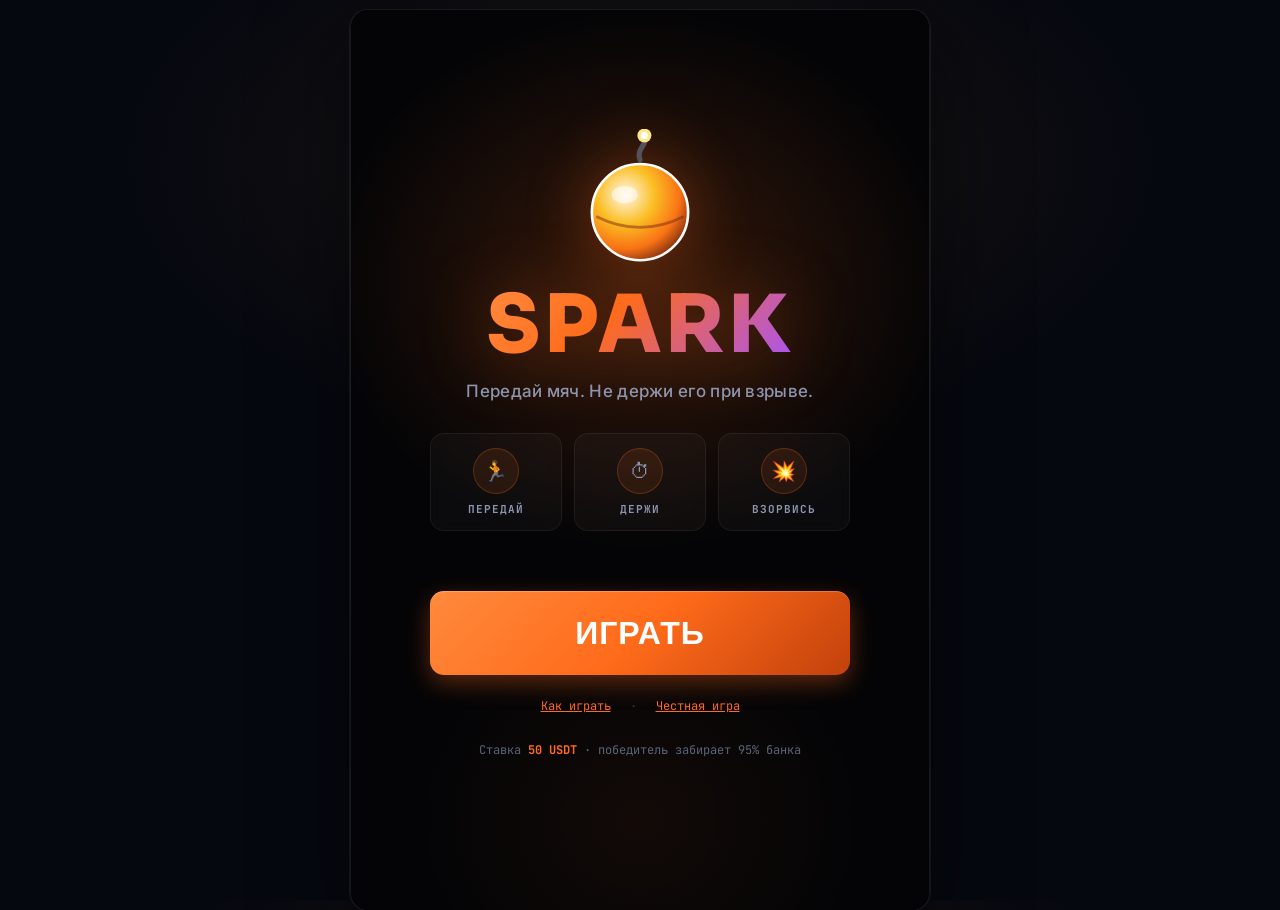
==== commit df7de0ff: "revert: restore last working monolith (BUILD_ID 20260711g) Reverting all Svelte/app experiments. Thi" ====
--- a/index.html
+++ b/index.html
@@ -1,260 +1,2884 @@
 <!DOCTYPE html>
 <html lang="ru">
 <head>
-  <meta charset="UTF-8" />
-  <meta name="viewport" content="width=device-width, initial-scale=1.0, maximum-scale=1.0, user-scalable=no, viewport-fit=cover" />
-  <title>SPARK — бомба (hot potato)</title>
-  <!-- Telegram WebApp SDK (безопасно вне ТГ: window.Telegram просто не определится) -->
-  <script src="https://telegram.org/js/telegram-web-app.js?62"></script>
-  <style>
-    /* прелоадер (п.9) — показывается пока грузится JS */
-    #preloader { position: fixed; inset: 0; background: #0d0d14; display: flex; flex-direction: column; align-items: center; justify-content: center; z-index: 9999; transition: opacity .4s; }
-    #preloader.hide { opacity: 0; pointer-events: none; }
-    .pl-logo { font-size: 56px; margin-bottom: 20px; filter: drop-shadow(0 0 24px rgba(255,107,26,.4)); animation: plPulse 1.5s ease-in-out infinite; }
-    @keyframes plPulse { 0%,100%{opacity:.7;transform:scale(.95)} 50%{opacity:1;transform:scale(1.05)} }
-    .pl-spinner { width: 28px; height: 28px; border: 2.5px solid rgba(255,255,255,.1); border-top-color: #ff6b1a; border-radius: 50%; animation: plSpin .8s linear infinite; }
-    @keyframes plSpin { to { transform: rotate(360deg); } }
-  </style>
-  <script>var gn=Object.defineProperty;var yn=(R,$,X)=>$ in R?gn(R,$,{enumerable:!0,configurable:!0,writable:!0,value:X}):R[$]=X;var v=(R,$,X)=>yn(R,typeof $!="symbol"?$+"":$,X);(function(){"use strict";const R=.95,$=.05,X=100,it=3,Rt=1e3,at=500,ue=14e-5,fe=.01,me=700,rt={cool:"#ffffff",warm:"#ffb627",hot:"#ff6b1a",burn:"#ef4444"};function lt(n){return n>4?rt.burn:n>2.5?rt.hot:n>1.5?rt.warm:rt.cool}const gt="spark_v1",pe=2;function z(){return{balance:Rt,wins:0,losses:0,streak:0,longestStreak:0,totalDuels:0,totalPL:0,history:[],clientSeed:"p-"+Math.random().toString(36).slice(2,8),nonce:0,xp:0,dailyStreak:0,dailyLastClaim:0}}function he(){try{const n=localStorage.getItem(gt);if(!n)return z();const t=JSON.parse(n);if(!t||!t.s)return z();const e={...z(),...t.s};return(!Number.isFinite(e.balance)||e.balance<0)&&(e.balance=Rt),Array.isArray(e.history)||(e.history=[]),Number.isFinite(e.xp)||(e.xp=0),Number.isFinite(e.dailyStreak)||(e.dailyStreak=0),Number.isFinite(e.dailyLastClaim)||(e.dailyLastClaim=0),e}catch{return z()}}function yt(n){try{localStorage.setItem(gt,JSON.stringify({v:pe,s:n}))}catch{}}function ve(){try{localStorage.removeItem(gt)}catch{}return z()}const q=[{name:"Bronze",minXp:0,color:"#cd7f32"},{name:"Silver",minXp:100,color:"#c0c0c0"},{name:"Gold",minXp:300,color:"#ffb627"},{name:"Platinum",minXp:700,color:"#00e676"},{name:"Diamond",minXp:1500,color:"#00bfff"}];function j(n){let t=q[0],e=null;for(let o=0;o<q.length;o++)n>=q[o].minXp&&(t=q[o],e=q[o+1]??null);const s=e?(n-t.minXp)/(e.minXp-t.minXp):1;return{rank:t,next:e,progress:Math.max(0,Math.min(1,s))}}function be(n){const t=n.stake*2,e=t*(1-$);return n.youFried?{net:-10,pot:t,payout:e,outcome:"lose"}:{net:Math.round((e-n.stake)*100)/100,pot:t,payout:e,outcome:"win"}}function ge(n){const t=Math.pow(2,52),s=parseInt(n.slice(0,13),16)/t;let o=it+R/(1-s)-R;return(!Number.isFinite(o)||o<it)&&(o=it),o=Math.min(o,X),Math.max(it,Math.round(o*100)/100)}function kt(n){let t="";for(let e=0;e<n.length;e++)t+=n[e].toString(16).padStart(2,"0");return t}function ye(n){const t=new Uint8Array(n);return crypto.getRandomValues(t),kt(t)}async function ke(n){const t=await crypto.subtle.digest("SHA-256",new TextEncoder().encode(n));return kt(new Uint8Array(t))}async function xe(n,t){const e=await crypto.subtle.importKey("raw",new TextEncoder().encode(n),{name:"HMAC",hash:"SHA-256"},!1,["sign"]),s=await crypto.subtle.sign("HMAC",e,new TextEncoder().encode(t));return kt(new Uint8Array(s))}async function we(n,t){const e=ye(18),s=await ke(e),o=await xe(e,`${n}:${t}`),a=ge(o);return{serverSeed:e,commit:s,clientSeed:n,nonce:t,B:a}}function Me(n){return ue*(1+(n-1)*fe)}function Se(n,t){const e=Math.min(50,t);return n*Math.exp(Me(n)*e)}const Dt={timid:{baseHold:1100,passCeiling:.8,heatSensitivity:.85,jitter:.18},balanced:{baseHold:1500,passCeiling:.88,heatSensitivity:.65,jitter:.22},degen:{baseHold:2e3,passCeiling:.94,heatSensitivity:.45,jitter:.28}};let xt="balanced",G=Dt.balanced,ct=0,K=!1;function Ee(){const n=["timid","balanced","degen"];return xt=n[Math.floor(Math.random()*n.length)],G=Dt[xt],ct=0,K=!1,xt}function Ot(n,t,e){K=!0;const s=Math.max(0,Math.min(1,(t-1)/9)),o=1-G.heatSensitivity*s*.75,a=1+(Math.random()*2-1)*G.jitter;let i=G.baseHold*o*a;const l=e*G.passCeiling;t>=l&&(i=Math.min(i,100+Math.random()*150)),i=Math.max(80,i),ct=n+i}function Be(){ct=0,K=!1}function Ce(n,t,e){return K?t>=e*G.passCeiling?!0:n>=ct?(K=!1,!0):!1:!1}const Le=["pass","short","win","lose","tick","ui","charge","cd3","cd2","cd1","go","ambient"];let S=null;const dt=new Map;let x=null,I=null,D=null,Y=!1,V=null,J=0;function Q(){if(S)return S;const n=window.AudioContext||window.webkitAudioContext;if(!n)return null;S=new n,x=S.createGain(),x.gain.value=.9;const t=S.createDynamicsCompressor();return t.threshold.value=-14,t.ratio.value=6,x.connect(t),t.connect(S.destination),S}async function _t(){const n=Q();n&&await Promise.all(Le.map(async t=>{try{const s=await(await fetch(`./sfx/${t}.mp3`)).arrayBuffer(),o=await n.decodeAudioData(s);dt.set(t,o)}catch{}}))}function $e(){const n=Q();n&&n.state==="suspended"&&n.resume()}function E(n,t=1,e=1){const s=Q();if(!s||!x)return;const o=dt.get(n);if(!o)return;const a=s.createBufferSource();a.buffer=o,a.playbackRate.value=e;const i=s.createGain();i.gain.value=Math.max(0,Math.min(1,t)),a.connect(i),i.connect(x),a.onended=()=>{try{i.disconnect(),a.disconnect()}catch{}},a.start()}function Ut(n){const t=Q();if(!t||!x)return;const e=Math.max(0,Math.min(1,n));if(e<=.01){Ft();return}const s=dt.get("ambient");s&&(Y||(I=t.createBufferSource(),I.buffer=s,I.loop=!0,D=t.createGain(),D.gain.value=0,I.connect(D),D.connect(x),I.onended=()=>{Y=!1,I=null,D=null},I.start(),Y=!0),D.gain.setTargetAtTime(.05+e*.37,t.currentTime,.3))}function Ft(){if(!Y||!S||!D||!I)return;D.gain.setTargetAtTime(0,S.currentTime,.15);const n=I;window.setTimeout(()=>{try{n.stop()}catch{}},300),Y=!1}function Ie(n){wt(),J=Math.max(0,Math.min(1,n));const t=()=>{E("tick",.3+J*.35),V=window.setTimeout(t,Nt(J))};V=window.setTimeout(t,Nt(J))}function Nt(n){return Math.round(1300-n*1100)}function Te(n){J=Math.max(0,Math.min(1,n))}function wt(){V!==null&&(window.clearTimeout(V),V=null)}function Mt(){wt(),Ft()}let w=null,O=null,T=!1;function Ht(){if(T)return;const n=Q();if(!n||!x)return;const t=dt.get("ambient");!t||w||(w=n.createBufferSource(),w.buffer=t,w.loop=!0,O=n.createGain(),O.gain.value=0,w.connect(O),O.connect(x),w.onended=()=>{w=null,O=null},w.start(),O.gain.setTargetAtTime(.08,n.currentTime,1))}function Xt(){if(!w||!ut())return;O&&O.gain.setTargetAtTime(0,ut().currentTime,.3);const n=w;setTimeout(()=>{try{n.stop()}catch{}},400),w=null}function ut(){return S}function Pe(){T=!T;try{localStorage.setItem("spark:muted",T?"1":"0")}catch{}return x&&ut()&&x.gain.setTargetAtTime(T?0:.9,ut().currentTime,.1),T&&Xt(),T}function Ae(){return T}function Re(){try{T=localStorage.getItem("spark:muted")==="1"}catch{}}class De{constructor(t){v(this,"canvas");v(this,"ctx");v(this,"state",null);v(this,"particles",[]);v(this,"sparks",[]);v(this,"shake",0);v(this,"w",0);v(this,"h",0);v(this,"dpr",1);v(this,"tossActive",!1);v(this,"tossProgress",0);v(this,"tossFromX",0);v(this,"tossFromY",0);v(this,"tossToX",0);v(this,"tossToY",0);this.canvas=t;const e=t.getContext("2d");if(!e)throw new Error("no 2d context");this.ctx=e,this.resize()}resize(){this.dpr=Math.min(2,window.devicePixelRatio||1);const t=this.canvas.getBoundingClientRect();this.w=t.width||390,this.h=t.height||700,this.canvas.width=Math.max(1,Math.floor(this.w*this.dpr)),this.canvas.height=Math.max(1,Math.floor(this.h*this.dpr)),this.ctx.setTransform(this.dpr,0,0,this.dpr,0,0)}setState(t){this.state=t}getWidth(){return this.w}getHeight(){return this.h}flashScreen(t){}clear(){this.particles=[],this.sparks=[],this.shake=0,this.tossActive=!1,this.ctx.setTransform(1,0,0,1,0,0),this.ctx.clearRect(0,0,this.canvas.width,this.canvas.height),this.ctx.setTransform(this.dpr,0,0,this.dpr,0,0)}ballX(t){return this.tossActive?this.tossFromX+(this.tossToX-this.tossFromX)*this.tossProgress:t===1?this.w*.25:this.w*.75}ballY(){if(this.tossActive){const t=this.tossProgress;return this.h*.5-Math.sin(t*Math.PI)*this.h*.12}return this.h*.5}tossBall(t){this.tossFromX=this.ballX(this.state?.holder??1),this.tossFromY=this.h*.5,this.tossToX=t===1?this.w*.25:this.w*.75,this.tossToY=this.h*.5,this.tossProgress=0,this.tossActive=!0}hitParticles(t,e,s){for(let o=0;o<12;o++){const a=Math.random()*Math.PI*2,i=50+Math.random()*100;this.particles.push({x:t,y:e,vx:Math.cos(a)*i,vy:Math.sin(a)*i,life:300+Math.random()*200,max:500,size:2+Math.random()*2.5,color:s})}}burst(t,e){this.hitParticles(t,e,"#ff8a1f"),this.hitParticles(t,e,"#ffd966")}explosion(t,e){for(let s=0;s<40;s++){const o=Math.random()*Math.PI*2,a=80+Math.random()*200;this.particles.push({x:t,y:e,vx:Math.cos(o)*a,vy:Math.sin(o)*a,life:500+Math.random()*400,max:900,size:2+Math.random()*4,color:["#ff6b00","#ffd966","#ffffff","#a855f7"][Math.floor(Math.random()*4)]})}for(let s=0;s<8;s++){const o=s/8*Math.PI*2+Math.random()*.5,a=60+Math.random()*80;this.sparks.push({x1:t,y1:e,x2:t+Math.cos(o)*a,y2:e+Math.sin(o)*a,life:300,max:300})}this.shake=24}update(t){const e=t/1e3;if(this.tossActive&&(this.tossProgress+=t/300,this.tossProgress>=1&&(this.tossProgress=1,this.tossActive=!1),Math.random()<.7)){const s=this.ballX(this.state?.holder??1),o=this.ballY();this.particles.push({x:s,y:o,vx:(Math.random()-.5)*30,vy:(Math.random()-.5)*30,life:200,max:350,size:1.5+Math.random()*2,color:"#ff8a1f"})}for(const s of this.particles)s.x+=s.vx*e,s.y+=s.vy*e,s.vx*=.93,s.vy*=.93,s.vy+=40*e,s.life-=t;this.particles=this.particles.filter(s=>s.life>0);for(const s of this.sparks)s.life-=t;this.sparks=this.sparks.filter(s=>s.life>0),this.shake*=.87,this.shake<.1&&(this.shake=0)}render(t){if(!this.state)return;this.ctx.setTransform(this.dpr,0,0,this.dpr,0,0);const{ctx:e,w:s,h:o}=this,a=this.state,i=a.heat,l=Math.min(1,(i-1)/3);e.save();const d=e.createRadialGradient(s/2,o*.4,0,s/2,o*.4,Math.max(s,o)*.7),u=Math.floor(20+l*40),p=Math.floor(14+l*10);d.addColorStop(0,`rgb(${u}, ${p}, 16)`),d.addColorStop(1,"#060810"),e.fillStyle=d,e.fillRect(0,0,s,o),e.strokeStyle=`rgba(40, 60, 100, ${.08+l*.04})`,e.lineWidth=1,e.beginPath();for(let c=0;c<s;c+=35)e.moveTo(c,0),e.lineTo(c,o);for(let c=0;c<o;c+=35)e.moveTo(0,c),e.lineTo(s,c);e.stroke();const g=this.shake?(Math.random()-.5)*this.shake:0,k=this.shake?(Math.random()-.5)*this.shake:0;e.translate(g,k),this.drawZones(a.holder,s,o,l),(a.phase==="running"||a.phase==="resolving")&&this.drawBomb(i,l,t,a.lockout,a.lockProgress),e.save(),e.globalCompositeOperation="lighter";for(const c of this.sparks){const m=Math.max(0,c.life/c.max);e.globalAlpha=m,e.strokeStyle="#ffd966",e.lineWidth=2,e.shadowColor="#ff6b00",e.shadowBlur=8,e.beginPath(),e.moveTo(c.x1,c.y1),e.lineTo(c.x2,c.y2),e.stroke()}e.restore(),e.save(),e.globalCompositeOperation="lighter";for(const c of this.particles)e.globalAlpha=Math.max(0,c.life/c.max),e.fillStyle=c.color,e.beginPath(),e.arc(c.x,c.y,c.size,0,Math.PI*2),e.fill();if(e.restore(),l>.2){const c=e.createRadialGradient(s/2,o/2,s*.3,s/2,o/2,s*.75);c.addColorStop(0,"transparent"),c.addColorStop(1,`rgba(255, 51, 0, ${Math.min(.4,l*.35)})`),e.fillStyle=c,e.fillRect(-g,-k,s,o)}e.restore()}drawZones(t,e,s,o){const a=this.ctx;a.strokeStyle=`rgba(255, 255, 255, ${.04+o*.03})`,a.lineWidth=1,a.setLineDash([4,12]),a.beginPath(),a.moveTo(e/2,0),a.lineTo(e/2,s),a.stroke(),a.setLineDash([]);const i=t===1?e*.25:e*.75,l=t===1?"#10b981":"#ff6b00",d=a.createRadialGradient(i,s*.5,0,i,s*.5,e*.35);d.addColorStop(0,`${l}22`),d.addColorStop(1,"transparent"),a.fillStyle=d,a.fillRect(0,0,e,s),a.font='700 14px "Sora", sans-serif',a.textAlign="center",a.fillStyle=t===1?"#10b981":"rgba(16, 185, 129, 0.4)",a.fillText("ТЫ",e*.25,36),a.fillStyle=t===2?"#ff8a1f":"rgba(255, 138, 31, 0.4)",a.fillText("СОПЕРНИК",e*.75,36)}drawBomb(t,e,s,o,a){const i=this.ctx,l=this.state.holder,d=this.ballX(l),u=this.ballY(),p=Math.min(this.w,this.h)*.09,g=e>.5?(Math.random()-.5)*(e-.5)*8:0,k=e>.5?(Math.random()-.5)*(e-.5)*8:0,c=o?1+Math.sin(s*.018)*.08:1+Math.sin(s*.005)*.03,m=Math.max(8,p*c),U=lt(t);i.save(),i.globalCompositeOperation="lighter";const ot=m*(1.8+e*1.5),H=i.createRadialGradient(d+g,u+k,0,d+g,u+k,ot);H.addColorStop(0,U),H.addColorStop(.25,U),H.addColorStop(1,"transparent"),i.globalAlpha=.3+e*.3,i.fillStyle=H,i.beginPath(),i.arc(d+g,u+k,ot,0,Math.PI*2),i.fill(),i.restore(),i.save(),i.translate(g,k);const bt=i.createRadialGradient(d-m*.3,u-m*.35,m*.05,d,u,m);bt.addColorStop(0,"#3a3a48"),bt.addColorStop(.5,"#1a1a24"),bt.addColorStop(1,"#0a0a10"),i.fillStyle=bt,i.beginPath(),i.arc(d,u,m,0,Math.PI*2),i.fill(),i.strokeStyle=U,i.lineWidth=1.5,i.shadowColor=U,i.shadowBlur=10+e*12,i.beginPath(),i.arc(d,u,m,0,Math.PI*2),i.stroke(),i.shadowBlur=0,i.globalAlpha=.25+e*.15,i.fillStyle=U,i.beginPath(),i.ellipse(d-m*.2,u-m*.4,m*.4,m*.18,-.4,0,Math.PI*2),i.fill(),i.restore(),this.drawFuse(d+g,u+k-m,m,t,e,s),o&&a>0&&(i.save(),i.strokeStyle="#ef4444",i.lineWidth=3,i.shadowColor="#ef4444",i.shadowBlur=14,i.beginPath(),i.arc(d+g,u+k,m+8,-Math.PI/2,-Math.PI/2+a*Math.PI*2),i.stroke(),i.restore())}drawFuse(t,e,s,o,a,i){const l=this.ctx,d=s*(.4+a*.8),u=e-d,p=Math.sin(i*.007)*(s*.12),g=t+p;l.save(),l.globalCompositeOperation="lighter",l.strokeStyle=lt(o),l.lineWidth=2.5,l.lineCap="round",l.globalAlpha=.5+a*.3,l.beginPath(),l.moveTo(t,e),l.quadraticCurveTo(t+p*.5,e-d*.5,g,u),l.stroke();const k=s*.15*(1+Math.sin(i*.025)*.3),c=l.createRadialGradient(g,u,0,g,u,k*3.5);c.addColorStop(0,"#ffffff"),c.addColorStop(.3,lt(o)),c.addColorStop(1,"transparent"),l.globalAlpha=.9,l.fillStyle=c,l.beginPath(),l.arc(g,u,k*3.5,0,Math.PI*2),l.fill();const m=Math.floor(2+a*8);for(let U=0;U<m;U++){const ot=-Math.PI/2+(Math.random()-.5)*2,H=k*(1+Math.random()*3);l.globalAlpha=.5*Math.random(),l.fillStyle=Math.random()>.5?"#ffd966":lt(o),l.beginPath(),l.arc(g+Math.cos(ot)*H,u+Math.sin(ot)*H,1+Math.random()*1.5,0,Math.PI*2),l.fill()}l.restore()}}function B(n){const t=document.createElement("template");return t.innerHTML=n.trim(),t.content.firstElementChild}function ft(n){document.querySelectorAll(".screen").forEach(t=>{t.classList.toggle("visible",t.dataset.screen===n)})}function Oe(n,t){n.appendChild(B(`
-    <section class="screen intro-screen visible" data-screen="intro">
-      <div class="intro-wrap">
-        <div class="intro-logo"><svg viewBox="0 0 120 130" width="104" height="112">
-          <defs>
-            <radialGradient id="bombBody" cx="0.35" cy="0.3" r="0.8">
-              <stop offset="0" stop-color="#3a2230"/>
-              <stop offset="0.5" stop-color="#1a1218"/>
-              <stop offset="1" stop-color="#080608"/>
-            </radialGradient>
-            <linearGradient id="fuse" x1="0" y1="1" x2="1" y2="0">
-              <stop offset="0" stop-color="#ff6b00"/>
-              <stop offset="0.5" stop-color="#ffb020"/>
-              <stop offset="1" stop-color="#fff7cc"/>
-            </linearGradient>
-            <radialGradient id="sparkCore" cx="0.5" cy="0.5" r="0.5">
-              <stop offset="0" stop-color="#ffffff"/>
-              <stop offset="0.3" stop-color="#fff7cc"/>
-              <stop offset="0.6" stop-color="#ffb020"/>
-              <stop offset="1" stop-color="#ff6b00" stop-opacity="0"/>
-            </radialGradient>
-          </defs>
-
-          \x3C!-- bomb body -->
-          <circle cx="60" cy="74" r="38" fill="url(#bombBody)" stroke="rgba(255,107,0,0.35)" stroke-width="1.5"/>
-          \x3C!-- highlight -->
-          <ellipse cx="46" cy="60" rx="14" ry="9" fill="rgba(255,255,255,0.10)"/>
-
-          \x3C!-- fuse cap -->
-          <rect x="54" y="32" width="12" height="8" rx="2" fill="#2a2018" stroke="rgba(255,107,0,0.4)" stroke-width="1"/>
-
-          \x3C!-- fuse line -->
-          <path d="M60 34 Q64 22 56 14 Q50 8 62 4" fill="none" stroke="url(#fuse)" stroke-width="3" stroke-linecap="round"/>
-
-          \x3C!-- spark explosion at fuse tip -->
-          <circle cx="62" cy="4" r="10" fill="url(#sparkCore)"/>
-          <circle cx="62" cy="4" r="3.5" fill="#ffffff"/>
-
-          \x3C!-- flying sparks -->
-          <line x1="62" y1="4" x2="72" y2="-2" stroke="#ffb020" stroke-width="2" stroke-linecap="round"/>
-          <line x1="62" y1="4" x2="54" y2="-3" stroke="#ff6b00" stroke-width="2" stroke-linecap="round"/>
-          <line x1="62" y1="4" x2="68" y2="14" stroke="#ff8a1f" stroke-width="1.5" stroke-linecap="round"/>
-          <circle cx="74" cy="2" r="1.4" fill="#fff7cc"/>
-          <circle cx="50" cy="6" r="1.2" fill="#ffb020"/>
-          <circle cx="70" cy="16" r="1" fill="#ff6b00"/>
-        </svg></div>
-        <h1 class="title-main">SPARK</h1>
-        <div class="subtitle">Передавай бомбу. Не оставайся с ней, когда рванёт.</div>
-        <button class="btn-primary intro-cta" id="introPlay">ИГРАТЬ</button>
-        <p class="intro-foot">Ставка <b>10 монет</b> · победитель забирает 95% · hot potato</p>
+<meta charset="UTF-8">
+<meta name="viewport" content="width=device-width, initial-scale=1.0, maximum-scale=1.0, user-scalable=no, viewport-fit=cover">
+<title>SPARK — передай бомбу</title>
+<meta name="theme-color" content="#060810">
+<meta name="description" content="PvP дуэль: передавай бомбу, не держи при взрыве. Ставка 10 USDT, победитель забирает банк.">
+<link rel="manifest" href="manifest.json">
+<link rel="apple-touch-icon" href="data:image/svg+xml,%3Csvg xmlns='http://www.w3.org/2000/svg' viewBox='0 0 180 180'%3E%3Crect width='180' height='180' fill='%23060810'/%3E%3Ccircle cx='90' cy='100' r='45' fill='%23f97316'/%3E%3Cpath d='M90 30 Q100 20 105 25 Q108 15 98 10' stroke='%2352525b' stroke-width='4' fill='none'/%3E%3Ccircle cx='98' cy='10' r='6' fill='%23fbbf24'/%3E%3C/svg%3E">
+<meta name="apple-mobile-web-app-capable" content="yes">
+<meta name="apple-mobile-web-app-status-bar-style" content="black-translucent">
+<meta name="apple-mobile-web-app-title" content="SPARK">
+<meta http-equiv="Cache-Control" content="no-cache, no-store, must-revalidate">
+<link rel="preconnect" href="https://fonts.googleapis.com">
+<link rel="preconnect" href="https://fonts.gstatic.com" crossorigin>
+<link rel="preload" as="style" href="https://fonts.googleapis.com/css2?family=Sora:wght@400;500;600;700;800&family=JetBrains+Mono:wght@700;800&family=Inter:wght@400;500;600;700&display=swap" onload="this.rel='stylesheet'">
+<noscript><link rel="stylesheet" href="https://fonts.googleapis.com/css2?family=Sora:wght@400;500;600;700;800&family=JetBrains+Mono:wght@700;800&family=Inter:wght@400;500;600;700&display=swap"></noscript>
+<style>
+  :root {
+    --app-h: 100dvh;
+    --void: #060810;
+    --panel: #0d1018;
+    --panel2: #131825;
+    --panel3: #1a2030;
+    --border: rgba(255,255,255,0.06);
+    --border2: rgba(255,255,255,0.12);
+    --border-glow: rgba(249, 115, 22, 0.3);
+    --spark: #ff6b1a;
+    --spark-glow: rgba(255, 107, 26, 0.35);
+    --spark-bright: #ff8a3d;
+    --spark-2: #fbbf24;
+    --short: #ef4444;
+    --short-glow: rgba(239, 68, 68, 0.5);
+    --safe: #10b981;
+    --safe-glow: rgba(16, 185, 129, 0.25);
+    --violet: #a855f7;
+    --violet-glow: rgba(168, 85, 247, 0.2);
+    --ink: #e8e8ec;
+    --mut: #8b95b0;
+    --dim: #5a6478;
+    --display: 'Sora', sans-serif;
+    --mono: 'JetBrains Mono', monospace;
+    --glitch: 'Sora', sans-serif;
+    --header-h: 56px;
+    --strip-h: 24px;
+    --tg-close-reserve: 64px;
+    --chrome-top: calc(max(13px, env(safe-area-inset-top)) + var(--header-h) + var(--strip-h));
+    --spark-size: clamp(64px, 17vw, 86px);
+    --spark-half: calc(var(--spark-size) / 2);
+    --wire-top: 58%;
+    --wire-h: clamp(88px, 22vh, 120px);
+    --zone-pad-top: clamp(46px, 12vh, 72px);
+    --heat-font: clamp(28px, 8.5vw, 36px);
+    --zone-status-font: clamp(26px, 7.5vw, 34px);
+    --zone-charge-font: clamp(19px, 5.2vw, 26px);
+    --pass-h: clamp(68px, 11vh, 84px);
+    --pass-font: clamp(36px, 10vw, 50px);
+    --pass-shadow: clamp(6px, 1.2vh, 9px);
+    --controls-pad-y: clamp(12px, 2vh, 18px);
+    --screen-btn-font: clamp(22px, 5.5vw, 26px);
+    --overlay-max: min(440px, 100%);
+    --ease-out: cubic-bezier(0.16, 1, 0.3, 1);
+    --ease-spring: cubic-bezier(0.34, 1.56, 0.64, 1);
+  }
+
+  /* на интро шапка и игровая зона скрыты — splash на весь экран */
+  body.on-intro .header, body.on-intro .trust-strip, body.on-intro .arena, body.on-intro .controls { display: none; }
+  body.on-intro #app { background: radial-gradient(circle at 50% 35%, #1a1410 0%, var(--void) 75%); }
+
+  * { box-sizing: border-box; -webkit-tap-highlight-color: transparent; }
+  html, body { margin: 0; padding: 0; height: 100%; overscroll-behavior: none; }
+  body {
+    background-color: var(--void); color: var(--ink);
+    font-family: 'Inter', sans-serif; overflow: hidden; user-select: none;
+    display: flex; justify-content: center;
+    padding-top: var(--tg-close-reserve);
+    box-sizing: border-box;
+  }
+
+  .app-container {
+    width: 100%; max-width: 480px;
+    height: calc(var(--app-h) - var(--tg-close-reserve));
+    display: flex; flex-direction: column;
+    margin: 0 auto; position: relative;
+    background:
+      radial-gradient(ellipse 120% 50% at 50% 0%, rgba(255,107,26,.10) 0%, transparent 55%),
+      radial-gradient(ellipse 80% 40% at 50% 100%, rgba(168,85,247,.04) 0%, transparent 50%),
+      linear-gradient(180deg, #080b14 0%, #060810 100%);
+    border-left: 1px solid var(--border); border-right: 1px solid var(--border);
+    overflow: hidden;
+  }
+
+  /* ===== HEADER ===== */
+  .header {
+    padding: max(13px, env(safe-area-inset-top)) 16px 12px;
+    display: flex; justify-content: space-between; align-items: center;
+    border-bottom: 1px solid var(--border); background: rgba(6,8,16,0.85); backdrop-filter: blur(16px);
+    z-index: 100; position: relative;
+  }
+  .brand-wrap { display: flex; align-items: center; gap: 10px; cursor: pointer; }
+  .logo-svg { width: 30px; height: 30px; flex: none; filter: drop-shadow(0 0 10px var(--spark-glow)); }
+  .brand { font-family: var(--glitch); font-size: 26px; font-weight: 800; color: var(--spark); letter-spacing: 3px; line-height: 1;
+    background: linear-gradient(135deg, var(--spark-bright), var(--spark)); -webkit-background-clip: text; background-clip: text; color: transparent; }
+  .header-right { display: flex; align-items: center; gap: 8px; }
+  .balance { font-family: var(--mono); font-size: 17px; color: var(--safe); font-weight: 800; cursor: pointer; transition: color .2s;
+    padding: 4px 12px; border-radius: 10px; background: rgba(16,185,129,.08); border: 1px solid rgba(16,185,129,.15); }
+  .deposit-btn {
+    width: 34px; height: 34px; border-radius: 12px; border: 1px solid rgba(16,185,129,.3);
+    background: rgba(16,185,129,.08); color: var(--safe); font-size: 22px; font-weight: 700;
+    line-height: 1; cursor: pointer; flex: none; transition: transform .15s var(--ease-out), background .2s;
+  }
+  .deposit-btn:active { transform: scale(.9); }
+
+  /* ===== ARENA ===== */
+  .arena {
+    flex: 1; min-height: 0; position: relative; display: flex; flex-direction: column;
+    overflow: hidden; border-bottom: 1px solid var(--border);
+    background:
+      radial-gradient(ellipse 75% 50% at 50% 60%, rgba(255,107,26,.05) 0%, transparent 60%),
+      linear-gradient(180deg, #0a0e16 0%, #060810 55%, #080a12 100%);
+  }
+  /* центральная разделительная линия-стадион с glow */
+  .arena::after {
+    content: ''; position: absolute; top: var(--wire-top); left: 8%; right: 8%; height: 2px;
+    transform: translateY(-50%);
+    background: linear-gradient(90deg, transparent, var(--border2), rgba(255,107,26,.4), var(--border2), transparent);
+    box-shadow: 0 0 16px rgba(255,107,26,.25); z-index: 5; pointer-events: none;
+  }
+  /* верхняя виньетка */
+  .arena::before {
+    content: ''; position: absolute; top: 0; left: 0; right: 0; height: 90px; z-index: 1;
+    background: linear-gradient(180deg, rgba(6,8,16,.6), transparent); pointer-events: none;
+  }
+
+  /* global voltage readout */
+  .global-volt-container {
+    position: absolute; top: clamp(8px, 2vh, 16px); left: 50%; transform: translateX(-50%);
+    background: rgba(6,8,16,0.72); padding: clamp(5px, 1.2vh, 8px) clamp(16px, 4.5vw, 26px); border-radius: 20px;
+    border: 1px solid rgba(255,255,255,0.1); text-align: center; z-index: 15; max-width: calc(100% - 24px);
+    backdrop-filter: blur(14px); box-shadow: 0 4px 24px rgba(0,0,0,.5), inset 0 1px 0 rgba(255,255,255,.06);
+  }
+  .global-volt { font-family: var(--display); font-size: var(--heat-font); font-weight: 700; color: #fff; line-height: 1; transition: color .12s; font-variant-numeric: tabular-nums; }
+  .global-label { font-family: var(--mono); font-size: 10px; color: var(--mut); letter-spacing: 1.8px; text-transform: uppercase; }
+
+  /* trust strip */
+  .trust-strip {
+    display: flex; align-items: center; justify-content: center; gap: 8px; flex-wrap: wrap;
+    padding: 4px 12px 5px; font-family: var(--mono); font-size: 10.5px; color: var(--dim);
+    border-bottom: 1px solid var(--border); background: rgba(8,8,10,0.95); z-index: 99; position: relative;
+  }
+  .trust-strip .dot { color: var(--safe); }
+  .trust-strip button { background: none; border: none; color: var(--mut); cursor: pointer; font: inherit; padding: 0; text-decoration: underline; }
+  .balance-unit { font-size: 13px; color: var(--mut); font-weight: 700; margin-left: 2px; }
+
+  /* zones */
+  .zones { display: flex; flex: 1; width: 100%; position: relative; z-index: 2; }
+  .zone {
+    flex: 1; min-width: 0; display: flex; flex-direction: column; align-items: center; justify-content: flex-start;
+    padding-top: var(--zone-pad-top); transition: background .35s var(--ease-out);
+  }
+  .zone-p1 { border-right: 1px solid rgba(255,255,255,0.04); }
+  .zone.active { background: radial-gradient(circle at 50% 35%, rgba(255,107,26,0.16) 0%, transparent 65%); }
+  .zone-title {
+    font-family: 'Inter', sans-serif; font-size: 11px; color: var(--dim); text-transform: uppercase;
+    font-weight: 800; letter-spacing: 2.5px; padding: 3px 12px; border-radius: 999px;
+    border: 1px solid var(--border); background: rgba(6,8,16,.6);
+  }
+  .zone.active .zone-title { color: var(--spark-bright); border-color: rgba(255,107,26,.3); }
+  .zone-charge { font-family: var(--mono); font-size: var(--zone-charge-font); color: var(--mut); font-weight: 800; margin-top: 8px; line-height: 1; font-variant-numeric: tabular-nums; transition: color .2s; }
+  .zone.active .zone-charge { color: var(--spark-2); }
+  .zone-status { font-family: var(--display); font-size: var(--zone-status-font); color: var(--safe); line-height: 1; margin-top: clamp(6px, 1.5vh, 10px); transition: color .25s, text-shadow .25s; font-weight: 700; }
+  .zone.active .zone-status { color: var(--spark-bright); text-shadow: 0 0 20px var(--spark-glow); }
+
+  /* the wire + spark node */
+  .wire-track {
+    position: absolute; top: var(--wire-top); left: 0; right: 0; height: var(--wire-h);
+    transform: translateY(-50%); pointer-events: none; z-index: 10;
+  }
+  .spark {
+    width: var(--spark-size); height: var(--spark-size); border-radius: 50%;
+    background: radial-gradient(circle at 32% 30%, #fff 0%, var(--spark-2) 38%, var(--spark) 70%, #7c2d12 100%);
+    box-shadow: 0 0 35px var(--spark-glow), 0 0 60px rgba(255,107,26,0.15), inset 0 0 18px #fed7aa;
+    position: absolute; top: 17px;
+    transition: left .18s var(--ease-spring), filter .15s;
+    display: flex; align-items: center; justify-content: center;
+    animation: sparkIdle 2.4s ease-in-out infinite;
+  }
+  @keyframes sparkIdle { 0%,100%{transform:scale(1)} 50%{transform:scale(1.04)} }
+  .spark svg { width: calc(var(--spark-size) * 0.47); height: calc(var(--spark-size) * 0.47); }
+  .pos-1 { left: calc(25% - var(--spark-half)); }
+  .pos-2 { left: calc(75% - var(--spark-half)); }
+
+  /* locked (lockout) state */
+  .spark.locked {
+    background: radial-gradient(circle at 32% 30%, #fff 0%, var(--short) 42%, #7f1d1d 100%);
+    box-shadow: 0 0 42px var(--short-glow), 0 0 70px rgba(239,68,68,0.2), inset 0 0 18px #fecaca;
+    animation: pulse-lock .5s infinite alternate;
+  }
+  @keyframes pulse-lock { from { transform: scale(0.97); } to { transform: scale(1.03); } }
+  .lock-timer { font-family: var(--mono); font-size: 13px; font-weight: 800; color: #1a0606; }
+
+  /* ===== CONTROLS ===== */
+  .controls {
+    flex: none; padding: var(--controls-pad-y) max(14px, env(safe-area-inset-right)) max(18px, env(safe-area-inset-bottom)) max(14px, env(safe-area-inset-left));
+    background: rgba(6,8,16,0.9); backdrop-filter: blur(10px); z-index: 20; position: relative;
+  }
+  .pass-btn {
+    width: 100%; height: var(--pass-h); border-radius: 18px; border: none; outline: none;
+    background: linear-gradient(135deg, var(--spark-bright) 0%, var(--spark) 50%, #c2410c 100%);
+    color: #fff; font-family: var(--display); font-size: var(--pass-font); font-weight: 700; letter-spacing: 2px;
+    text-transform: uppercase; cursor: pointer; transition: transform .1s var(--ease-out), box-shadow .15s, filter .15s;
+    box-shadow: 0 var(--pass-shadow) 0 #9a3412, 0 var(--pass-shadow) 28px var(--spark-glow), inset 0 1px 0 rgba(255,255,255,.25);
+    display: flex; flex-direction: column; align-items: center; justify-content: center; line-height: 1;
+    position: relative; overflow: hidden;
+  }
+  .pass-btn:not(:disabled)::after {
+    content: ''; position: absolute; top: 0; left: -60%; width: 45%; height: 100%;
+    background: linear-gradient(105deg, transparent, rgba(255,255,255,.3), transparent);
+    transform: skewX(-18deg); animation: btnShimmer 3.5s ease-in-out infinite;
+  }
+  .pass-btn:active { transform: translateY(var(--pass-shadow)); box-shadow: 0 0 0 #9a3412, 0 0 18px var(--spark-glow); }
+  .pass-btn:disabled {
+    background: var(--panel2); color: var(--dim); box-shadow: none; transform: translateY(0); cursor: not-allowed; border: 1px solid var(--border);
+  }
+  .pass-btn.cooldown-state { background: var(--panel2); color: var(--mut); box-shadow: none; border: 1px solid var(--border); }
+  .pass-btn.locked-state { background: var(--short); box-shadow: 0 var(--pass-shadow) 0 #991b1b, 0 0 38px var(--short-glow); color: #fff; }
+  .btn-sub { font-family: var(--mono); font-size: clamp(10px, 3vw, 13px); letter-spacing: 0; opacity: 0.85; margin-top: 4px; text-transform: none; }
+
+  /* ===== SCREENS (full overlays) ===== */
+  /* body.loading — блокирует transition/screen-анимации до полной загрузки,
+     чтобы стартовый intro не мелькал полупрозрачным поверх подложки. */
+  body.loading .screen { transition: none !important; }
+  .screen {
+    position: absolute; left: 0; right: 0; bottom: 0; top: 0;
+    background: rgba(8,8,10,0.96); backdrop-filter: blur(8px);
+    display: flex; flex-direction: column; align-items: center; justify-content: center; z-index: 50;
+    padding: var(--chrome-top) max(16px, env(safe-area-inset-right)) max(20px, env(safe-area-inset-bottom)) max(16px, env(safe-area-inset-left));
+    text-align: center;
+    opacity: 0; transform: scale(1.02); pointer-events: none;
+    transition: opacity .35s var(--ease-out), transform .35s var(--ease-out);
+    overflow-x: hidden; overflow-y: auto; -webkit-overflow-scrolling: touch;
+    overflow-x: hidden; overflow-y: auto; -webkit-overflow-scrolling: touch;
+    overscroll-behavior: contain;
+    isolation: isolate;
+  }
+  .screen.visible { opacity: 1; transform: scale(1); pointer-events: auto; }
+  .screen .screen-btn, .screen .play-big, .screen .play-secondary { position: relative; z-index: 2; cursor: pointer; touch-action: manipulation; }
+
+  .logo-big {
+    width: 140px; height: 140px; margin-bottom: 8px;
+    filter: drop-shadow(0 0 32px var(--spark-glow));
+    animation: floaty 4.2s ease-in-out infinite, logoGlow 2.8s ease-in-out infinite;
+  }
+  @keyframes floaty { 0%,100%{transform:translateY(0)} 50%{transform:translateY(-8px)} }
+  @keyframes logoGlow { 0%,100%{filter:drop-shadow(0 0 32px var(--spark-glow))} 50%{filter:drop-shadow(0 0 56px rgba(255,107,26,.62))} }
+
+  .title-main {
+    font-family: var(--glitch); font-size: 80px; font-weight: 800; line-height: 1; margin: 0 0 8px;
+    background: linear-gradient(135deg, var(--spark-bright) 0%, var(--spark) 40%, var(--violet) 100%);
+    -webkit-background-clip: text; background-clip: text; color: transparent;
+    filter: drop-shadow(0 4px 36px var(--spark-glow)); letter-spacing: 4px;
+  }
+  .subtitle { font-family: 'Inter', sans-serif; font-size: 17px; color: var(--mut); margin: 0 0 24px; letter-spacing: .3px; font-weight: 500; }
+
+  /* .protocol block removed (dead CSS — never used in HTML) */
+
+  .screen-btn {
+    position: relative; overflow: hidden;
+    background: linear-gradient(135deg, var(--spark-bright) 0%, var(--spark) 50%, #c2410c 100%); color: #fff; border: none; padding: clamp(14px, 2.5vh, 16px) clamp(20px, 5vw, 32px); border-radius: 14px;
+    font-family: var(--display); font-size: var(--screen-btn-font); font-weight: 700; letter-spacing: 1px; cursor: pointer; width: 100%; transition: transform .12s var(--ease-out), box-shadow .2s;
+    box-shadow: 0 8px 24px var(--spark-glow), inset 0 1px 0 rgba(255,255,255,.22);
+  }
+  .screen-btn:not(.ghost)::after {
+    content: ''; position: absolute; top: 0; left: -60%; width: 50%; height: 100%;
+    background: linear-gradient(105deg, transparent, rgba(255,255,255,.28), transparent);
+    transform: skewX(-18deg); animation: btnShimmer 4.5s ease-in-out infinite;
+  }
+  @keyframes btnShimmer { 0% { left: -60%; } 55%,100% { left: 130%; } }
+  .screen-btn:active { transform: scale(.97); }
+  .screen-btn.waiting { opacity: .72; cursor: default; }
+  .screen-btn.ghost { background: var(--panel2); border: 1px solid var(--border); color: var(--ink); box-shadow: none; font-size: 22px; }
+
+  /* ===== MENU (major overhaul) ===== */
+  .screen.menu-screen {
+    justify-content: flex-start; align-items: stretch;
+    background:
+      radial-gradient(ellipse 100% 40% at 50% 0%, rgba(255,107,26,.14) 0%, transparent 50%),
+      radial-gradient(ellipse 80% 30% at 50% 100%, rgba(168,85,247,.06) 0%, transparent 55%),
+      rgba(5,5,7,.97);
+  }
+  .overlay-wrap, .menu-wrap, .intro-wrap, .match-wrap, .result-wrap {
+    width: 100%; max-width: var(--overlay-max); margin: 0 auto;
+  }
+  .menu-wrap {
+    display: flex; flex-direction: column; gap: 14px;
+    padding: 4px 0 max(8px, env(safe-area-inset-bottom));
+  }
+
+  /* === LOBBY v2 — полностью новый layout === */
+
+  /* компактная статистика в одну строку */
+  .lobby-stats-row {
+    display: flex; align-items: center; justify-content: center; gap: 6px; flex-wrap: wrap;
+    font-family: var(--mono); font-size: 11px; color: var(--dim);
+    padding: 2px 0;
+  }
+  .lobby-stats-row b { color: var(--ink); font-weight: 800; }
+  .lobby-stats-row b.fire { color: var(--spark-2); }
+  .lobby-stats-row b.pl-pos { color: var(--safe); }
+  .lobby-stats-row .ls-sep { opacity: .3; }
+  .online-bar {
+    display: flex; align-items: center; gap: 6px;
+    font-family: var(--mono); font-size: 11px; color: var(--mut);
+  }
+  .online-dot {
+    width: 7px; height: 7px; border-radius: 50%; background: var(--safe);
+    box-shadow: 0 0 8px var(--safe); animation: onlinePulse 1.8s ease-in-out infinite;
+  }
+  @keyframes onlinePulse { 0%,100%{opacity:1} 50%{opacity:.4} }
+  .lobby-stats-strip {
+    display: flex; gap: 14px;
+  }
+  .lobby-stats-strip .stat { text-align: right; }
+  .lobby-stats-strip .stat .v {
+    font-family: var(--mono); font-size: 13px; font-weight: 800; color: var(--ink);
+    line-height: 1; font-variant-numeric: tabular-nums;
+  }
+  .lobby-stats-strip .stat .v.fire { color: var(--spark-2); }
+  .lobby-stats-strip .stat .v.pl-pos { color: var(--safe); }
+  .lobby-stats-strip .stat .v.pl-neg { color: var(--short); }
+  .lobby-stats-strip .stat .k {
+    font-family: var(--mono); font-size: 8px; color: var(--dim); text-transform: uppercase;
+    letter-spacing: .1em; margin-top: 2px;
+  }
+
+  /* потенциал выигрыша — ГЛАВНЫЙ фокус, крупная плитка */
+  .lobby-pot {
+    text-align: center; padding: 28px 20px 24px; border-radius: 28px;
+    background: linear-gradient(170deg, rgba(255,107,26,.12) 0%, rgba(20,14,10,.5) 45%, rgba(6,8,16,.85) 100%);
+    border: 1px solid rgba(255,107,26,.2);
+    box-shadow: 0 20px 60px rgba(0,0,0,.55), 0 0 60px rgba(255,107,26,.06), inset 0 1px 0 rgba(255,255,255,.06);
+    backdrop-filter: blur(12px); position: relative; overflow: hidden;
+  }
+  .lobby-pot::before {
+    content: ''; position: absolute; top: 0; left: 0; right: 0; height: 2px;
+    background: linear-gradient(90deg, transparent, var(--spark), var(--violet), transparent); opacity: .8;
+  }
+  .lobby-pot-label {
+    font-family: var(--mono); font-size: 11px; letter-spacing: .2em; text-transform: uppercase;
+    color: var(--mut); font-weight: 700;
+  }
+  .lobby-pot-amount {
+    font-family: var(--display); font-size: clamp(52px, 15vw, 72px); font-weight: 800; line-height: 1.05;
+    background: linear-gradient(135deg, var(--spark-bright), var(--spark), #c2410c);
+    -webkit-background-clip: text; background-clip: text; color: transparent;
+    margin: 4px 0 6px; font-variant-numeric: tabular-nums;
+    filter: drop-shadow(0 4px 24px var(--spark-glow));
+  }
+  .lobby-pot-amount .u {
+    font-family: var(--mono); font-size: clamp(16px, 4vw, 20px); color: var(--mut);
+    -webkit-text-fill-color: var(--mut); margin-left: 6px; font-weight: 700;
+  }
+  .lobby-pot-sub { font-family: var(--mono); font-size: 11px; color: var(--dim); line-height: 1.5; }
+  .lobby-pot-sub b { color: var(--spark-2); }
+
+  /* выбор ставки */
+  .lobby-stake { }
+  .lobby-stake-label {
+    font-family: var(--mono); font-size: 10px; letter-spacing: .2em; text-transform: uppercase;
+    color: var(--dim); font-weight: 700; margin-bottom: 10px;
+  }
+
+  /* кнопка ИГРАТЬ — полная ширина, glow-pulse */
+  .play-hit { width: 100%; }
+  .play-hit .play-big, .menu-wrap > .play-big {
+    width: 100%; margin-top: 0; padding: 22px; border: none; border-radius: 20px; cursor: pointer;
+    font-family: var(--display); font-weight: 700; font-size: 28px; letter-spacing: 2px; color: #fff;
+    background: linear-gradient(180deg, var(--spark), #c2410c);
+    box-shadow: 0 0 0 1px rgba(255,255,255,.12), 0 12px 40px var(--spark-glow), inset 0 1px 0 rgba(255,255,255,.22);
+    display: flex; align-items: center; justify-content: center; gap: 10px; transition: transform .08s;
+    animation: playPulse 2.6s ease-in-out infinite;
+  }
+  @keyframes playPulse {
+    0%,100% { box-shadow: 0 0 0 1px rgba(255,255,255,.12), 0 12px 40px var(--spark-glow), inset 0 1px 0 rgba(255,255,255,.22); }
+    50% { box-shadow: 0 0 0 1px rgba(255,255,255,.12), 0 12px 56px rgba(255,107,26,.58), inset 0 1px 0 rgba(255,255,255,.22); }
+  }
+  .play-hit .play-big:active, .menu-wrap > .play-big:active { transform: scale(.98); animation: none; }
+  .play-hit .play-big:disabled, .menu-wrap > .play-big:disabled { background: var(--panel2); color: var(--dim); box-shadow: none; animation: none; cursor: not-allowed; }
+  .play-hit .play-big .amt, .menu-wrap > .play-big .amt { font-family: var(--mono); font-size: 16px; background: rgba(0,0,0,.25); padding: 4px 12px; border-radius: 8px; }
+
+  /* связь P2P */
+  .conn-badge {
+    font-family: var(--mono); font-size: 12px; color: var(--spark-2); text-align: center;
+    margin-top: 4px; padding: 7px 10px; border-radius: 999px;
+    background: rgba(255,107,26,.1); border: 1px solid rgba(255,107,26,.28);
+    display: none; letter-spacing: .04em;
+  }
+  .conn-badge.on { display: block; }
+
+  /* вызвать друга — широкая glass-полоса */
+  .friend-cta {
+    width: 100%; display: flex; align-items: center; gap: 12px; padding: 16px 18px;
+    border-radius: 16px; cursor: pointer; border: 1px solid rgba(168,85,247,.25);
+    background: rgba(168,85,247,.06); backdrop-filter: blur(8px); transition: transform .1s, background .15s;
+    font-family: var(--display); font-size: 17px; font-weight: 700; letter-spacing: .5px; color: #c4b5fd;
+  }
+  .friend-cta:active { transform: scale(.98); background: rgba(168,85,247,.12); }
+  .friend-icon { font-size: 20px; }
+  .friend-text { flex: 1; text-align: left; }
+  .friend-arrow { opacity: .5; font-size: 18px; }
+
+  /* недавние дуэли */
+  .lobby-recent-head { display: flex; align-items: center; justify-content: space-between; margin-bottom: 8px; }
+  .lobby-recent-label {
+    font-family: var(--mono); font-size: 10px; letter-spacing: .2em; text-transform: uppercase;
+    color: var(--dim); font-weight: 700;
+  }
+  .lobby-recent-more { background: none; border: none; color: var(--spark); cursor: pointer; font-family: var(--mono); font-size: 11px; font-weight: 700; padding: 0; }
+  .lobby-recent-feed { display: flex; flex-direction: column; gap: 0; max-height: 110px; overflow-y: auto; -webkit-overflow-scrolling: touch; }
+  .lobby-recent-row {
+    display: flex; align-items: center; gap: 8px; padding: 7px 0;
+    border-bottom: 1px solid rgba(42,42,49,.35); font-size: 13px;
+  }
+  .lobby-recent-row:last-child { border-bottom: none; }
+  .lobby-recent-row .ic { width: 16px; text-align: center; flex: none; font-size: 14px; }
+  .lobby-recent-row .who { flex: 1; min-width: 0; color: var(--mut); overflow: hidden; text-overflow: ellipsis; white-space: nowrap; font-family: var(--mono); }
+  .lobby-recent-row .who b { color: var(--ink); font-weight: 700; }
+  .lobby-recent-row .amt { font-family: var(--mono); font-weight: 700; flex: none; font-size: 13px; }
+  .lobby-recent-empty { padding: 8px 0; color: var(--dim); font-family: var(--mono); font-size: 12px; text-align: left; line-height: 1.45; }
+
+  /* pills */
+  .menu-pills {
+    display: flex; flex-wrap: wrap; justify-content: center; gap: 8px; margin-top: 2px;
+  }
+  .menu-pills button {
+    padding: 10px 18px; border-radius: 999px; cursor: pointer;
+    background: rgba(14,14,17,.5); border: 1px solid rgba(255,255,255,.08); color: var(--mut);
+    backdrop-filter: blur(6px);
+    font-family: var(--mono); font-size: 12px; font-weight: 700; letter-spacing: .08em; text-transform: uppercase;
+    transition: border-color .15s, color .15s, background .15s, transform .1s;
+  }
+  .menu-pills button:active { transform: scale(.97); border-color: rgba(255,107,26,.4); color: var(--spark); background: rgba(255,107,26,.1); }
+  .menu-pills button.pill-warn:active { border-color: rgba(239,68,68,.45); color: var(--short); background: rgba(239,68,68,.1); }
+
+  .play-secondary {
+    width: 100%; margin-top: 10px; padding: 14px; border-radius: 12px; cursor: pointer;
+    font-family: var(--display); font-size: 20px; font-weight: 700; letter-spacing: .5px;
+    background: var(--panel2); border: 1px solid var(--border); color: var(--ink);
+    transition: transform .08s;
+  }
+  .play-secondary:active { transform: scale(.98); }
+
+  .info-card {
+    background: var(--panel); border: 1px solid var(--border); border-radius: 14px;
+    padding: 14px 16px; text-align: left; width: 100%; margin-bottom: 14px;
+  }
+  .info-card h4 { font-family: var(--display); font-size: 23px; margin: 0 0 10px; color: var(--spark); letter-spacing: .5px; }
+  .info-steps { display: flex; flex-direction: column; gap: 8px; }
+  .info-step {
+    display: flex; gap: 12px; align-items: flex-start; padding: 10px 12px;
+    background: var(--void); border-radius: 11px; border: 1px solid var(--border);
+  }
+  .info-step .num {
+    width: 26px; height: 26px; border-radius: 8px; flex: none;
+    display: flex; align-items: center; justify-content: center;
+    font-family: var(--mono); font-size: 14px; font-weight: 800;
+  }
+  .info-step .num.orange { background: rgba(255,107,26,.15); color: var(--spark); border: 1px solid rgba(255,107,26,.3); }
+  .info-step .num.green { background: rgba(16,185,129,.12); color: var(--safe); border: 1px solid rgba(16,185,129,.3); }
+  .info-step .num.red { background: rgba(239,68,68,.12); color: var(--short); border: 1px solid rgba(239,68,68,.3); }
+  .info-step .num.gold { background: rgba(251,191,36,.12); color: var(--spark-2); border: 1px solid rgba(251,191,36,.35); }
+  .info-step .txt { font-size: 15px; line-height: 1.5; color: #d4d4d8; }
+  .info-step .txt b { color: var(--ink); }
+  .info-step .txt .c-o { color: var(--spark); font-weight: 700; }
+  .info-step .txt .c-g { color: var(--safe); font-weight: 700; }
+  .info-step .txt .c-r { color: var(--short); font-weight: 700; }
+  .info-step .txt .c-y { color: var(--spark-2); font-weight: 700; }
+  .info-foot { font-family: var(--mono); font-size: 12px; color: var(--dim); margin-top: 12px; line-height: 1.55; padding-top: 10px; border-top: 1px solid var(--border); }
+
+  .intro-tagline { font-family: var(--mono); font-size: 15px; color: var(--mut); margin: 0 0 18px; letter-spacing: .5px; }
+  .intro-pitch {
+    font-family: var(--mono); font-size: 13px; color: var(--mut); margin: 0 0 20px; max-width: 300px; line-height: 1.6;
+    background: var(--panel); border: 1px solid var(--border); border-radius: 12px; padding: 12px 14px;
+  }
+  .intro-pitch .c-o { color: var(--spark); font-weight: 700; }
+  .intro-pitch .c-g { color: var(--safe); font-weight: 700; }
+
+  .screen.intro-screen {
+    justify-content: center; align-items: center; padding-top: 0;
+    background:
+      radial-gradient(ellipse 90% 50% at 50% 30%, rgba(255,107,26,.20) 0%, transparent 60%),
+      radial-gradient(ellipse 70% 40% at 50% 90%, rgba(255,107,26,.06) 0%, transparent 55%),
+      rgba(5,5,7,.98);
+  }
+  .intro-wrap { display: flex; flex-direction: column; align-items: center; gap: 8px; max-width: 420px; }
+  .intro-cta { margin-top: 32px; padding: 22px; font-size: 32px; }
+  .intro-foot { font-family: var(--mono); font-size: 12px; color: var(--dim); margin-top: 18px; text-align: center; line-height: 1.5; }
+  .intro-foot b { color: var(--spark); }
+  .screen.match-screen { justify-content: center; }
+  .match-wrap { text-align: center; display: flex; flex-direction: column; align-items: center; }
+  /* radar-pulse: пульсирующие кольца + ядро */
+  .match-radar { position: relative; width: 120px; height: 120px; margin: 0 auto 24px; display: flex; align-items: center; justify-content: center; }
+  .match-radar-core {
+    width: 56px; height: 56px; border-radius: 50%; display: flex; align-items: center; justify-content: center;
+    font-size: 26px; z-index: 2;
+    background: radial-gradient(circle at 35% 32%, #fff 0%, var(--spark-2) 38%, var(--spark) 70%, #7c2d12 100%);
+    box-shadow: 0 0 30px var(--spark-glow), 0 0 60px rgba(255,107,26,.2);
+    animation: radarCore 1.6s ease-in-out infinite;
+  }
+  @keyframes radarCore { 0%,100%{transform:scale(1)} 50%{transform:scale(1.08)} }
+  .match-radar-ring {
+    position: absolute; inset: 0; border-radius: 50%; border: 2px solid var(--spark);
+    animation: radarPulse 2s ease-out infinite;
+  }
+  .match-radar-ring.r2 { animation-delay: 1s; }
+  @keyframes radarPulse { 0%{opacity:.6;transform:scale(.4)} 100%{opacity:0;transform:scale(1.15)} }
+  .match-title { font-family: var(--display); font-size: clamp(24px, 6.5vw, 30px); color: var(--ink); margin-bottom: 10px; line-height: 1.1; font-weight: 700; }
+  .match-dots { display: inline-block; width: 1.5em; text-align: left; }
+  .match-dots::after { content: ''; animation: matchDots 1.4s steps(4) infinite; }
+  @keyframes matchDots { 0%{content:''} 25%{content:'.'} 50%{content:'..'} 75%,100%{content:'...'} }
+  .match-meta { font-family: var(--mono); font-size: 13px; color: var(--mut); margin-bottom: 4px; }
+  .match-timer { font-family: var(--mono); font-size: 18px; color: var(--spark); margin-bottom: 24px; font-weight: 800; font-variant-numeric: tabular-nums; }
+
+  .wallet-bal { font-family: var(--mono); font-size: 16px; color: var(--mut); margin-bottom: 14px; }
+  .wallet-bal b { color: var(--safe); font-size: 21px; }
+  .wallet-note { font-family: var(--mono); font-size: 12px; color: var(--dim); margin: 10px 0; line-height: 1.5; }
+  .wallet-addr {
+    font-family: var(--mono); font-size: 13px; word-break: break-all; text-align: left;
+    background: var(--void); border: 1px solid var(--border); border-radius: 10px; padding: 12px; margin: 8px 0;
+    color: var(--ink);
+  }
+  .wallet-input {
+    width: 100%; box-sizing: border-box; background: var(--void); border: 1px solid var(--border);
+    border-radius: 10px; color: var(--ink); font-family: var(--mono); font-size: 18px;
+    padding: 12px; margin: 6px 0 10px;
+  }
+  .wallet-input:focus { outline: none; border-color: var(--spark); }
+  .wallet-quick { display: flex; gap: 8px; margin: 8px 0 12px; }
+  .wallet-quick button {
+    flex: 1; padding: 10px 6px; border-radius: 10px; border: 1px solid var(--border);
+    background: var(--panel2); color: var(--ink); font-family: var(--mono); font-size: 14px; font-weight: 700; cursor: pointer;
+  }
+
+  .lab { font-family: var(--mono); font-size: 12px; letter-spacing: 1.5px; text-transform: uppercase; color: var(--dim); margin: 16px 0 8px; font-weight: 700; }
+  .chips { display: flex; gap: 8px; flex-wrap: wrap; }
+  .chip {
+    flex: 1 1 18%; min-width: 58px; text-align: center; padding: 13px 0; border-radius: 12px; cursor: pointer;
+    font-family: var(--mono); font-weight: 800; font-size: 17px;
+    background: rgba(13,16,24,.8); border: 1.5px solid var(--border); color: var(--mut); transition: all .12s;
+  }
+  .chip.sel { border-color: var(--spark); color: var(--spark); background: rgba(255,107,26,.14); box-shadow: 0 0 18px rgba(255,107,26,.2); }
+  .chip:active { transform: scale(.95); }
+  .chip[disabled] { opacity: .35; pointer-events: none; }
+
+  .play-hit { width: 100%; margin-top: 14px; }
+  .play-hit .play-big { margin-top: 0; }
+  .play-big {
+    width: 100%; margin-top: 14px; padding: 17px; border: none; border-radius: 14px; cursor: pointer;
+    font-family: var(--display); font-weight: 700; font-size: 24px; color: #fff; letter-spacing: 1px;
+    background: linear-gradient(180deg, var(--spark), #c2410c); box-shadow: 0 9px 26px var(--spark-glow);
+    display: flex; align-items: center; justify-content: center; gap: 8px; transition: transform .08s;
+  }
+  .play-big:active { transform: translateY(1px) scale(.99); }
+  .play-big:disabled { background: var(--panel2); color: var(--dim); box-shadow: none; cursor: not-allowed; }
+  .play-big .amt { font-family: var(--mono); background: rgba(0,0,0,.2); padding: 2px 9px; border-radius: 7px; font-size: 14px; }
+
+  /* stats grid */
+
+
+
+  /* history */
+  .hist { background: var(--panel); border: 1px solid var(--border); border-radius: 12px; padding: 4px 10px; max-height: 150px; overflow: auto; margin-top: 6px; }
+  .hist-row { display: flex; align-items: center; gap: 9px; padding: 7px 2px; border-bottom: 1px solid rgba(42,42,49,.5); font-size: 14px; }
+  .hist-row:last-child { border-bottom: none; }
+  .hist-row .ic { width: 20px; text-align: center; }
+  .hist-row .who { flex: 1; min-width: 0; color: var(--mut); overflow: hidden; text-overflow: ellipsis; white-space: nowrap; }
+  .hist-row .who b { color: var(--ink); }
+  .hist-row .amt { font-family: var(--mono); font-weight: 700; }
+  .hist-empty { padding: 12px 4px; color: var(--dim); font-size: 13px; text-align: center; }
+
+  /* mode toggle (vs AI / vs Friend) */
+  .mode-toggle { display: flex; gap: 8px; margin-top: 4px; }
+  .mode-toggle .mt {
+    flex: 1; padding: 12px; border-radius: 12px; cursor: pointer; text-align: center;
+    background: var(--panel); border: 1.5px solid var(--border); color: var(--mut);
+    font-family: var(--display); font-weight: 700; font-size: 17px; transition: all .12s;
+  }
+  .mode-toggle .mt.sel { border-color: var(--spark); color: var(--spark); background: rgba(255,107,26,.08); }
+  .mode-toggle .mt .sub { display: block; font-family: var(--mono); font-size: 11px; color: var(--dim); font-weight: 700; letter-spacing: .05em; margin-top: 2px; }
+  .mode-toggle .mt.sel .sub { color: var(--spark-2); }
+
+  /* multiplayer panel */
+  .mp-panel { background: var(--panel); border: 1px solid var(--border); border-radius: 14px; padding: 16px; margin-top: 12px; }
+  .step, .mp-panel .step { font-family: var(--mono); font-size: 12px; color: var(--dim); letter-spacing: .12em; text-transform: uppercase; margin-bottom: 8px; display: block; }
+  .mp-room-code {
+    font-family: var(--display); font-size: 50px; font-weight: 700; letter-spacing: 6px;
+    text-align: center; color: var(--spark); padding: 14px 0 6px; text-shadow: 0 0 16px var(--spark-glow);
+  }
+  .mp-room-input {
+    width: 100%; box-sizing: border-box; text-align: center; letter-spacing: 4px; text-transform: uppercase;
+    background: var(--void); border: 1px solid var(--border); border-radius: 10px; color: var(--ink);
+    font-family: var(--mono); font-size: 26px; font-weight: 800; padding: 14px 12px; margin-bottom: 4px;
+  }
+  .mp-room-input:focus { outline: none; border-color: var(--spark); box-shadow: 0 0 0 2px rgba(255,107,26,.15); }
+  .mp-status { font-family: var(--mono); font-size: 14px; color: var(--mut); margin: 10px 0; text-align: center; }
+  .mp-status.ok { color: var(--safe); } .mp-status.err { color: var(--short); }
+  .mp-row { display: flex; gap: 8px; margin-top: 10px; }
+  .mp-row .screen-btn { font-size: 15px; padding: 12px; }
+  .mp-log-preview {
+    margin-top: 10px; max-height: 88px; overflow: auto; text-align: left;
+    font-family: var(--mono); font-size: 9px; line-height: 1.35; color: var(--dim);
+    background: var(--void); border: 1px solid var(--border); border-radius: 8px; padding: 8px;
+    white-space: pre-wrap; word-break: break-all;
+  }
+  .mp-advanced { margin-top: 10px; }
+  .mp-advanced summary { font-family: var(--mono); font-size: 10px; color: var(--dim); cursor: pointer; }
+
+  /* bottom sheet */
+  .sheet {
+    position: absolute; inset: 0; z-index: 65; display: none; align-items: flex-end;
+    background: rgba(4,4,6,.82);
+  }
+  .sheet.on { display: flex; }
+  .sheet-card {
+    width: 100%; max-height: 88dvh; max-height: 88svh; overflow: auto; background: var(--panel);
+    border: 1px solid var(--border); border-radius: 18px 18px 0 0;
+    padding: 18px 16px max(24px, env(safe-area-inset-bottom));
+    animation: sheetUp .25s ease-out;
+  }
+  @keyframes sheetUp { from { transform: translateY(100%); } to { transform: translateY(0); } }
+  .sheet-head { display: flex; justify-content: space-between; align-items: center; margin-bottom: 14px; }
+  .sheet-head h3 { font-family: var(--display); font-size: 22px; margin: 0; }
+  .sheet-close { background: var(--panel2); border: 1px solid var(--border); color: var(--ink); border-radius: 8px; width: 32px; height: 32px; cursor: pointer; font-size: 18px; }
+
+  /* intro steps */
+  .intro-steps {
+    display: flex; align-items: stretch; justify-content: center; gap: 12px; width: 100%;
+    margin-bottom: 20px; font-family: var(--mono); font-size: 11px; color: var(--mut); letter-spacing: .08em;
+  }
+  .intro-step {
+    display: flex; flex-direction: column; align-items: center; gap: 8px; flex: 1;
+    background: rgba(255,255,255,.03); border: 1px solid var(--border); border-radius: 14px;
+    padding: 14px 6px; backdrop-filter: blur(8px);
+  }
+  .intro-step .ic {
+    width: 46px; height: 46px; border-radius: 50%; background: rgba(255,107,26,.1);
+    border: 1px solid rgba(255,107,26,.25); display: flex; align-items: center; justify-content: center; font-size: 20px;
+  }
+  .intro-step .txt { font-weight: 700; letter-spacing: .1em; }
+  .intro-links { font-family: var(--mono); font-size: 12px; color: var(--mut); margin-top: 14px; }
+  .intro-links button { background: none; border: none; color: var(--spark); cursor: pointer; font: inherit; text-decoration: underline; margin: 0 6px; }
+
+  /* ===== RESULT (minimal) ===== */
+  .screen.result-screen { justify-content: center; align-items: stretch; }
+  .result-wrap {
+    display: flex; flex-direction: column; align-items: stretch; text-align: center; width: 100%;
+    animation: resIn .35s ease-out;
+  }
+  @keyframes resIn { from { opacity: 0; transform: translateY(12px); } to { opacity: 1; transform: translateY(0); } }
+
+  .res-hero {
+    padding: 20px 18px 16px; border-radius: 16px; margin-bottom: 14px;
+    background: linear-gradient(160deg, rgba(16,185,129,.14), rgba(8,8,10,.2));
+    border: 1px solid rgba(16,185,129,.28);
+  }
+  .result-wrap.res-lose .res-hero {
+    background: linear-gradient(160deg, rgba(239,68,68,.14), rgba(8,8,10,.2));
+    border-color: rgba(239,68,68,.32);
+  }
+  .res-badge {
+    width: 48px; height: 48px; margin: 0 auto 8px; border-radius: 50%;
+    display: flex; align-items: center; justify-content: center; font-size: 24px;
+    background: rgba(16,185,129,.15); border: 1px solid rgba(16,185,129,.35);
+  }
+  .result-wrap.res-lose .res-badge {
+    background: rgba(239,68,68,.15); border-color: rgba(239,68,68,.4);
+  }
+  .res-verdict { font-family: var(--display); font-size: clamp(40px, 11vw, 54px); font-weight: 700; line-height: 1; letter-spacing: 1px; text-shadow: 0 0 30px currentColor; }
+  .res-amt { font-family: var(--mono); font-size: clamp(32px, 9vw, 42px); font-weight: 800; font-variant-numeric: tabular-nums; line-height: 1.1; margin: 8px 0 6px; }
+  .res-sub { font-family: var(--mono); font-size: clamp(13px, 3.5vw, 14px); color: var(--mut); line-height: 1.45; margin: 0; }
+
+  .res-meta {
+    display: flex; flex-direction: column; align-items: center; gap: 10px; margin-bottom: 16px;
+  }
+  .res-heat-chip {
+    display: inline-flex; align-items: baseline; gap: 8px; flex-wrap: wrap; justify-content: center;
+    padding: 10px 16px; border-radius: 12px;
+    background: var(--panel); border: 1px solid var(--border);
+    font-family: var(--mono); font-size: 14px;
+  }
+  .res-heat-chip .k { color: var(--mut); }
+  .res-heat-chip .v { font-family: var(--display); font-size: 32px; font-weight: 700; color: var(--short); line-height: 1; }
+  .res-heat-chip .u { color: var(--spark); font-weight: 700; letter-spacing: .12em; font-size: 13px; }
+
+  .verify-badge {
+    font-size: 10px; padding: 6px 12px; border-radius: 8px; border: none;
+    background: rgba(139,124,255,.14); color: #a78bfa; cursor: pointer; font-weight: 700;
+    font-family: var(--mono); letter-spacing: .06em;
+  }
+  .verify-badge:active { transform: scale(.97); }
+
+  .res-actions { width: 100%; }
+  .res-actions .screen-btn { margin-bottom: 10px; }
+  .res-actions .screen-btn .stake-tag {
+    font-family: var(--mono); font-size: 13px; background: rgba(0,0,0,.2);
+    padding: 2px 8px; border-radius: 6px; margin-left: 6px;
+  }
+
+
+  /* ===== MODALS ===== */
+  .modal {
+    position: absolute; inset: 0; z-index: 70; display: none; align-items: center; justify-content: center;
+    background: rgba(4,4,6,.9);
+    padding: max(12px, env(safe-area-inset-top)) max(14px, env(safe-area-inset-right)) max(12px, env(safe-area-inset-bottom)) max(14px, env(safe-area-inset-left));
+  }
+  .modal.on { display: flex; }
+  .mcard {
+    background: var(--panel); border: 1px solid var(--border); border-radius: 16px; padding: clamp(16px, 3vh, 20px);
+    width: 100%; max-width: min(400px, 100%); max-height: min(84dvh, 84svh); overflow: auto;
+  }
+  .mcard h3 { font-family: var(--display); font-weight: 700; font-size: 27px; margin: 0 0 12px; color: var(--spark); letter-spacing: .5px; }
+  .mcard .body { font-size: 15px; line-height: 1.6; color: #d4d4d8; }
+  .mcard .body p { margin: 0 0 10px; }
+  .mcard .body b { color: var(--ink); }
+  .mrow { display: flex; justify-content: space-between; gap: 10px; font-family: var(--mono); font-size: 13.5px; padding: 6px 0; border-bottom: 1px solid rgba(42,42,49,.5); }
+  .mrow:last-child { border-bottom: none; }
+  .mrow span:first-child { color: var(--mut); flex: none; }
+  .mrow span:last-child { color: var(--ink); font-weight: 700; text-align: right; word-break: break-all; }
+  .mrow .ok { color: var(--safe) !important; } .mrow .bad { color: var(--short) !important; }
+  .mbtns { display: flex; gap: 9px; margin-top: 16px; }
+  .mbtn { flex: 1; padding: 12px; border-radius: 11px; border: none; font-weight: 700; font-size: 13px; cursor: pointer; font-family: 'Inter', sans-serif; }
+  .mbtn.ghost { background: var(--panel2); color: var(--ink); border: 1px solid var(--border); }
+  .mbtn.go { background: linear-gradient(180deg, var(--spark), #c2410c); color: #fff; }
+
+  /* ===== FX ===== */
+  .explosion {
+    position: absolute; left: 50%; top: 50%; transform: translate(-50%, -50%);
+    width: clamp(180px, 55vw, 300px); height: clamp(180px, 55vw, 300px); border-radius: 50%; pointer-events: none; z-index: 30; opacity: 0;
+    background: radial-gradient(circle, #fff 0%, var(--spark-2) 18%, var(--spark) 38%, transparent 70%); mix-blend-mode: screen;
+  }
+  .explosion.active { animation: boom .6s ease-out forwards; }
+  @keyframes boom {
+    0% { transform: translate(-50%, -50%) scale(0.1); opacity: 1; }
+    30% { background: radial-gradient(circle, #fff 0%, var(--short) 40%, transparent 80%); }
+    100% { transform: translate(-50%, -50%) scale(2.6); opacity: 0; }
+  }
+
+  .shake-heavy { animation: shake .09s infinite; }
+  .shake-heavy.once { animation: shake .09s 9; }   /* ~0.8s, then auto-stops */
+  @keyframes shake {
+    0% { transform: translate(2px, 2px) rotate(0deg); }
+    25% { transform: translate(-2px, -2px) rotate(-1deg); }
+    50% { transform: translate(-4px, 0px) rotate(1deg); }
+    75% { transform: translate(4px, 2px) rotate(0deg); }
+    100% { transform: translate(2px, -2px) rotate(0deg); }
+  }
+
+  /* spark particles (DOM) for pass toss */
+  .particle { position: absolute; width: 5px; height: 5px; border-radius: 50%; pointer-events: none; z-index: 28; }
+
+  /* countdown overlay (pre-round) */
+  .countdown {
+    position: absolute; inset: 0; z-index: 40; display: none;
+    flex-direction: column; align-items: center; justify-content: center;
+    background: rgba(8,8,10,0.82); backdrop-filter: blur(4px); pointer-events: none;
+  }
+  .countdown.on { display: flex; }
+  .countdown-num {
+    font-family: var(--display); font-weight: 700; font-size: clamp(80px, 30vw, 140px); line-height: 1;
+    color: var(--spark); text-shadow: 0 0 40px var(--spark-glow);
+  }
+  .countdown-num.go { color: var(--safe); text-shadow: 0 0 40px rgba(16,185,129,0.6); font-size: clamp(64px, 24vw, 104px); }
+  .countdown-num.tick { animation: countpop .35s ease-out; }
+  @keyframes countpop { 0%{transform:scale(1.6);opacity:0} 35%{opacity:1} 100%{transform:scale(1);opacity:1} }
+  .countdown-sub { font-family: var(--mono); font-size: 15px; color: var(--mut); letter-spacing: 2px; text-transform: uppercase; margin-top: 6px; }
+
+  /* toast */
+  .toast {
+    position: absolute; left: 50%; bottom: calc(var(--pass-h) + var(--controls-pad-y) * 2 + 24px); transform: translateX(-50%) translateY(20px); z-index: 80;
+    background: var(--panel2); border: 1px solid var(--border); border-radius: 11px; padding: 11px 16px; font-size: clamp(13px, 3.6vw, 14.5px);
+    opacity: 0; transition: .28s cubic-bezier(.2,.8,.2,1); max-width: min(300px, calc(100% - 32px)); text-align: center; box-shadow: 0 4px 20px rgba(0,0,0,.4);
+    pointer-events: none;
+  }
+  .toast.on { opacity: 1; transform: translateX(-50%) translateY(0); }
+  .toast b { color: var(--spark); }
+
+  /* ——— Short viewport (phones landscape, small height) ——— */
+  @media (max-height: 620px) {
+    :root {
+      --zone-pad-top: clamp(32px, 8vh, 52px);
+      --wire-top: 54%;
+      --spark-size: clamp(52px, 14vw, 72px);
+      --pass-h: clamp(56px, 10vh, 68px);
+      --pass-font: clamp(26px, 7vw, 36px);
+      --overlay-max: min(380px, 100%);
+    }
+    .zone-title { font-size: 12px; }
+    .match-radar { width: 96px; height: 96px; margin-bottom: 16px; }
+    .res-heat-chip .v { font-size: 28px; }
+    .res-actions .screen-btn { margin-bottom: 8px; }
+    .sheet-card { max-height: 92svh; }
+  }
+
+  /* ——— Phone portrait (narrow) ——— */
+  @media (max-width: 420px) {
+    :root { --overlay-max: 100%; }
+    .lobby-stats-strip .stat .v { font-size: 19px; }
+    .lobby-recent-inset, .lobby-tip-card { padding: 10px; }
+    .lobby-tip-body { font-size: 11px; }
+    .chip { flex: 1 1 calc(33.33% - 6px); min-width: 54px; font-size: 15px; padding: 11px 0; }
+    .play-big { font-size: 26px; padding: 18px; margin-top: 12px; }
+    .play-secondary { font-size: 18px; padding: 13px; }
+    .title-main { font-size: 62px; letter-spacing: 3px; }
+    .logo-big { width: 116px; height: 116px; }
+    .intro-pitch { max-width: 100%; }
+    .intro-steps { gap: 8px; }
+    .intro-step .ic { width: 40px; height: 40px; font-size: 18px; }
+    .mp-room-code { font-size: clamp(36px, 10vw, 48px); letter-spacing: 4px; }
+    .mp-row { flex-direction: column; }
+    .mp-row .screen-btn { width: 100%; }
+    .wallet-quick { flex-wrap: wrap; }
+    .wallet-quick button { flex: 1 1 calc(33% - 6px); }
+    .info-step { gap: 10px; padding: 8px 10px; }
+    .info-step .txt { font-size: 14px; }
+    .mcard h3 { font-size: 23px; }
+  }
+
+  @media (max-width: 360px) {
+    .brand { font-size: 23px; }
+    .logo-svg { width: 26px; height: 26px; }
+    .balance { font-size: 14px; }
+    .deposit-btn { width: 30px; height: 30px; font-size: 18px; }
+    .trust-strip { font-size: 10px; gap: 5px; padding: 5px 8px 7px; }
+    .zone-title { font-size: 11px; letter-spacing: 1px; }
+  }
+
+  /* ——— Tablet / iPad portrait ——— */
+  @media (min-width: 481px) {
+    :root {
+      --overlay-max: 440px;
+      --spark-size: 88px;
+      --heat-font: 38px;
+      --zone-status-font: 36px;
+      --zone-charge-font: 28px;
+      --pass-h: 88px;
+      --pass-font: 52px;
+    }
+    /* внутри Telegram — на весь экран; в браузере — карточка с отступами */
+    body:not(.tg-fullscreen) { align-items: flex-start; padding: max(10px, env(safe-area-inset-top)) 0 max(10px, env(safe-area-inset-bottom)); }
+    .app-container {
+      max-width: 520px; height: min(var(--app-h), 920px); min-height: 0;
+      border-radius: 16px;
+      box-shadow: 0 0 0 1px var(--border), 0 20px 70px rgba(0,0,0,.5);
+    }
+    body.tg-fullscreen .app-container { height: calc(var(--app-h) - var(--tg-close-reserve)); margin-top: var(--tg-close-reserve); border-radius: 0; box-shadow: none; }
+    .lobby-hero .play-hit .play-big { font-size: 28px; padding: 20px; }
+    .match-wrap { max-width: 380px; }
+    .mp-room-code { font-size: 54px; }
+    .sheet-card { border-radius: 20px 20px 0 0; padding: 22px 20px max(28px, env(safe-area-inset-bottom)); }
+  }
+
+  /* ——— Tablet landscape / iPad ——— */
+  @media (min-width: 768px) {
+    :root { --overlay-max: 460px; }
+    .app-container { max-width: 560px; height: min(var(--app-h), 880px); min-height: 0; }
+    body.tg-fullscreen .app-container { height: calc(var(--app-h) - var(--tg-close-reserve)); margin-top: var(--tg-close-reserve); }
+    .zone-charge { font-size: 28px; }
+    .intro-wrap { max-width: 420px; }
+  }
+
+  /* ——— Phone / tablet landscape (compressed chrome + arena) ——— */
+  @media (orientation: landscape) and (max-height: 520px) {
+    :root {
+      --header-h: 48px;
+      --strip-h: 24px;
+      --zone-pad-top: clamp(28px, 7vh, 44px);
+      --wire-top: 52%;
+      --spark-size: clamp(48px, 12vw, 64px);
+      --pass-h: clamp(52px, 14vh, 62px);
+      --pass-font: clamp(24px, 6vw, 32px);
+      --pass-shadow: 5px;
+      --controls-pad-y: 10px;
+    }
+    .screen { padding-bottom: max(10px, env(safe-area-inset-bottom)); }
+    .lobby-hero { padding: 12px 14px 10px; }
+    .lobby-hero .play-hit .play-big { padding: 14px; font-size: 22px; }
+    .lobby-recent-feed { max-height: 80px; overflow-y: auto; }
+    .menu-wrap { gap: 8px; }
+    .menu-pills { margin-top: 10px; gap: 6px; }
+    .logo-big { width: 80px; height: 80px; margin-bottom: 4px; }
+    .title-main { font-size: 48px; margin-bottom: 4px; }
+    .subtitle { margin-bottom: 10px; }
+    .intro-steps { margin-bottom: 10px; }
+    .intro-pitch { margin-bottom: 10px; padding: 10px 12px; }
+    .global-volt-container { top: 8px; }
+    .zone-status { font-size: clamp(22px, 6vw, 28px); }
+    .match-radar { width: 88px; height: 88px; margin-bottom: 14px; }
+    .match-title { font-size: 26px; }
+    .res-verdict { font-size: 40px; }
+    .res-amt { font-size: 32px; margin-bottom: 12px; }
+    .res-hero { padding: 12px; margin-bottom: 8px; }
+    .res-heat-chip .v { font-size: 26px; }
+    .sheet-card { max-height: 94svh; }
+    .mcard { max-height: 90svh; }
+  }
+
+  /* ——— Desktop ——— */
+  @media (min-width: 1024px) {
+    body:not(.tg-fullscreen) {
+      align-items: center; min-height: 100dvh;
+      background: radial-gradient(ellipse 70% 55% at 50% 18%, #1c1612 0%, var(--void) 58%);
+    }
+    .app-container {
+      margin: auto; max-width: 580px; height: min(var(--app-h), 940px); min-height: 0;
+      border-radius: 18px;
+      box-shadow: 0 0 0 1px var(--border), 0 28px 90px rgba(0,0,0,.55);
+    }
+    body.tg-fullscreen .app-container { height: calc(var(--app-h) - var(--tg-close-reserve)); margin-top: var(--tg-close-reserve); border-radius: 0; box-shadow: none; }
+  }
+
+  /* ——— Large monitors (27–32") ——— */
+  @media (min-width: 1440px) {
+    :root { --overlay-max: 460px; }
+    body:not(.tg-fullscreen) { background: radial-gradient(ellipse 65% 50% at 50% 15%, #221a14 0%, #0a0a0c 45%, var(--void) 72%); }
+    .app-container {
+      max-width: 620px; height: min(var(--app-h), 980px); min-height: 0; border-radius: 22px;
+      box-shadow: 0 0 0 1px rgba(58,58,68,.8), 0 40px 120px rgba(0,0,0,.7), 0 0 80px rgba(255,107,26,.04);
+    }
+    body.tg-fullscreen .app-container { height: calc(var(--app-h) - var(--tg-close-reserve)); margin-top: var(--tg-close-reserve); border-radius: 0; box-shadow: none; }
+    .mcard { max-width: 440px; }
+  }
+
+  @media (min-width: 1920px) {
+    :root { --overlay-max: 480px; }
+    .app-container { max-width: 660px; height: min(var(--app-h), 1020px); min-height: 0; }
+    body.tg-fullscreen .app-container { height: calc(var(--app-h) - var(--tg-close-reserve)); margin-top: var(--tg-close-reserve); }
+    .brand { font-size: 28px; }
+    .logo-svg { width: 34px; height: 34px; }
+    .balance { font-size: 18px; }
+  }
+
+  @media (min-width: 2560px) {
+    :root { --overlay-max: 500px; }
+    .app-container {
+      max-width: 700px; height: min(var(--app-h), 1080px); min-height: 0; border-radius: 24px;
+      box-shadow: 0 0 0 1px var(--border2), 0 48px 140px rgba(0,0,0,.75), 0 0 100px rgba(255,107,26,.05);
+    }
+    body.tg-fullscreen .app-container { height: calc(var(--app-h) - var(--tg-close-reserve)); margin-top: var(--tg-close-reserve); border-radius: 0; box-shadow: none; }
+    .menu-wrap, .intro-wrap, .match-wrap, .result-wrap { max-width: 500px; }
+    .mcard { max-width: 460px; }
+  }
+
+  @media (prefers-reduced-motion: reduce) { * { animation-duration: .01ms !important; transition-duration: .01ms !important; } }
+</style>
+</head>
+<body class="on-intro loading">
+
+<!-- inline logo SVG: ball-bomb with a lit fuse (the "spark") -->
+<svg width="0" height="0" style="position:absolute"><defs>
+  <linearGradient id="lg" x1="0" y1="0" x2="0" y2="1">
+    <stop offset="0" stop-color="#fbbf24"/><stop offset="1" stop-color="#ea580c"/>
+  </linearGradient>
+  <radialGradient id="balg" cx="0.35" cy="0.32" r="0.75">
+    <stop offset="0" stop-color="#fff7ed"/>
+    <stop offset="0.4" stop-color="#fbbf24"/>
+    <stop offset="0.75" stop-color="#f97316"/>
+    <stop offset="1" stop-color="#7c2d12"/>
+  </radialGradient>
+  <symbol id="bolt" viewBox="0 0 64 64">
+    <!-- fuse: изогнутая линия сверху -->
+    <path d="M32 14 C 30 9, 36 7, 34 3" fill="none" stroke="#52525b" stroke-width="2.4" stroke-linecap="round"/>
+    <!-- искра на кончике фитиля -->
+    <circle cx="34" cy="3" r="3.2" fill="#fde68a"/>
+    <circle cx="34" cy="3" r="1.6" fill="#fff"/>
+    <!-- корпус мяча-бомбы -->
+    <circle cx="32" cy="38" r="22" fill="url(#balg)" stroke="#fff" stroke-width="1.2"/>
+    <!-- блик -->
+    <ellipse cx="25" cy="30" rx="6" ry="4" fill="#fff" opacity="0.55"/>
+    <!-- шов мяча -->
+    <path d="M12 40 Q32 50 52 40" fill="none" stroke="#7c2d12" stroke-width="1.3" opacity="0.5"/>
+  </symbol>
+</defs></svg>
+
+<div class="app-container" id="app">
+
+  <!-- HEADER -->
+  <div class="header">
+    <div class="brand-wrap" id="menuBtn">
+      <svg class="logo-svg"><use href="#bolt"/></svg>
+      <div class="brand">SPARK</div>
+    </div>
+    <div class="header-right">
+      <div class="balance" id="balance" title="Открыть кошелёк">1,000<span class="balance-unit">USDT</span></div>
+      <button type="button" class="deposit-btn" id="depositBtn" title="Пополнить">+</button>
+    </div>
+  </div>
+  <div class="trust-strip">
+    <span class="dot">●</span> Демо
+    <span>·</span> Комиссия 5%
+    <span>·</span>
+    <button type="button" id="trustFairBtn">Честная игра</button>
+  </div>
+
+  <!-- ARENA -->
+  <div class="arena" id="arena">
+    <div class="global-volt-container">
+      <div class="global-label">НАГРЕВ</div>
+      <div class="global-volt" id="globalVolt">100</div>
+    </div>
+
+    <div class="zones">
+      <div class="zone zone-p1" id="zoneP1">
+        <div class="zone-title">ТЫ</div>
+        <div class="zone-charge" id="chargeP1">—</div>
+        <div class="zone-status" id="statusP1">—</div>
       </div>
-    </section>
-  `)),document.getElementById("introPlay").addEventListener("click",t)}function _e(n,t,e){const{rank:s,next:o,progress:a}=j(t.xp),i=t.streak>=3;n.appendChild(B(`
-    <section class="screen lobby-screen" data-screen="lobby">
-      <div class="menu-wrap">
-        <div class="header">
-          <div class="header-left"><span class="hello">Привет,</span> <b id="helloName">${t.name}</b></div>
-          <div class="header-right-wrap">
-            <button class="mute-btn" id="muteBtn" title="Звук">🔊</button>
-            <div class="bal-pill" title="Баланс"><b id="balVal">${M(t.balance)}</b> <span class="unit">USDT</span></div>
-          </div>
+      <div class="zone zone-p2" id="zoneP2">
+        <div class="zone-title">СОПЕРНИК</div>
+        <div class="zone-charge" id="chargeP2">—</div>
+        <div class="zone-status" id="statusP2">—</div>
+      </div>
+    </div>
+
+    <div class="wire-track">
+      <div class="spark pos-1" id="spark">
+        <svg><use href="#bolt"/></svg>
+        <span class="lock-timer" id="lockTimer" style="display:none"></span>
+      </div>
+      <div class="explosion" id="explosion"></div>
+    </div>
+
+    <!-- countdown overlay (shown before each round) -->
+    <div class="countdown" id="countdown">
+      <div class="countdown-num" id="countdownNum">3</div>
+      <div class="countdown-sub" id="countdownSub">приготовься</div>
+    </div>
+  </div>
+
+  <!-- CONTROLS -->
+  <div class="controls">
+    <button class="pass-btn" id="passBtn" disabled>
+      <span id="btnText">ОЖИДАНИЕ</span>
+      <span class="btn-sub" id="btnSub">найди соперника</span>
+    </button>
+  </div>
+
+  <!-- INTRO v2 (полноэкранный splash — glassmorphism premium) -->
+  <div class="screen intro-screen visible" id="introScreen">
+    <div class="intro-wrap">
+      <svg class="logo-big"><use href="#bolt"/></svg>
+      <h1 class="title-main">SPARK</h1>
+      <div class="subtitle">Передай мяч. Не держи его при взрыве.</div>
+      <div class="intro-steps">
+        <div class="intro-step">
+          <div class="ic">🏃</div>
+          <div class="txt">ПЕРЕДАЙ</div>
         </div>
-
-        <div class="online-bar"><span class="online-dot"></span><span id="onlineCount">${t.online}</span> игроков онлайн</div>
-
-        <article class="lobby-hero">
-          \x3C!-- ранг + прогресс-бар (п.4) -->
-          <div class="rank-row">
-            <div class="rank-info">
-              <div class="rank-name" style="color:${s.color}">${s.name.toUpperCase()}</div>
-              <div class="rank-sub">${o?`До ${o.name}: ${o.minXp-t.xp} XP`:"Максимальный ранг!"}</div>
-            </div>
-            <div class="rank-xp">${t.xp} XP</div>
-          </div>
-          <div class="rank-bar"><div class="rank-bar-fill" style="width:${a*100}%;background:${s.color}"></div></div>
-
-          <div class="lobby-stats-strip">
-            <div class="stat"><div class="v" id="stWL">${t.wins}–${t.losses}</div><div class="k">П–П</div></div>
-            <div class="stat${i?" fire-streak":""}"><div class="v${i?" streak-fire":" fire"}" id="stStreak">${i?"🔥 ":""}${t.streak}</div><div class="k">СЕРИЯ</div></div>
-            <div class="stat"><div class="v" id="stWR">${Gt(t.wins,t.losses)}%</div><div class="k">ВИНРЕЙТ</div></div>
-            <div class="stat"><div class="v pl-pos" id="stNet">${t.net>=0?"+":"−"}${M(Math.abs(t.net))}</div><div class="k">ПРОФИТ</div></div>
-          </div>
-
-          <div class="lobby-stake-info">
-            <span class="lab-inline">Ставка</span>
-            <span class="stake-fixed">10 USDT</span>
-            <span class="pot-preview" id="potPreview"></span>
-          </div>
-
-          <div class="play-hit">
-            <button class="play-big" id="playBtn">ИГРАТЬ <span class="amt">10 USDT</span></button>
-          </div>
-        </article>
-
-        <div class="lobby-bottom-grid">
-          <div class="lobby-recent-inset">
-            <div class="lobby-recent-label">Недавние</div>
-            <div class="lobby-recent-feed" id="recentFeed"><div class="lobby-recent-empty">Дуэлей пока нет — жми ИГРАТЬ</div></div>
-          </div>
-          <div class="lobby-tip-card">
-            <div class="lobby-recent-label">Суть игры</div>
-            <div class="lobby-tip-body">Бомба <b>нагревается</b> в твоих руках. Передай сопернику — жми <b>ПАСС</b>. Кто с бомбой в момент взрыва — <b>проигрывает</b>.</div>
-          </div>
+        <div class="intro-step">
+          <div class="ic">⏱</div>
+          <div class="txt">ДЕРЖИ</div>
         </div>
-
-        <nav class="menu-pills">
-          <button type="button" id="profileBtn">Профиль</button>
-          <button type="button" id="leaderboardBtn">Рейтинг</button>
-          <button type="button" id="historyBtn">История</button>
-          <button type="button" id="achBtn">Награды</button>
-          <button type="button" id="inviteBtn">Пригласить</button>
-          <button type="button" id="rulesBtn">Правила</button>
-          <button type="button" class="pill-warn" id="resetBtn">Сброс</button>
-        </nav>
-      </div>
-    </section>
-  `)),document.getElementById("playBtn").addEventListener("click",e.onPlay),document.getElementById("rulesBtn").addEventListener("click",e.onRules),document.getElementById("leaderboardBtn").addEventListener("click",e.onLeaderboard),document.getElementById("profileBtn").addEventListener("click",e.onProfile),document.getElementById("achBtn").addEventListener("click",e.onAchievements),document.getElementById("inviteBtn").addEventListener("click",e.onInvite),document.getElementById("historyBtn").addEventListener("click",e.onHistory),Ue(t.stake)}function Ue(n){const t=document.getElementById("potPreview");t&&(t.textContent=`Банк ${M(n*2)} · выигрыш ~${M(n*2*.95)}`)}function Fe(n){const t=document.getElementById("balVal");t&&(t.textContent=M(n))}function Ne(n){const t=document.getElementById("stWL");t&&(t.textContent=`${n.wins}–${n.losses}`);const e=document.getElementById("stStreak");e&&(e.textContent=String(n.streak));const s=document.getElementById("stWR");s&&(s.textContent=Gt(n.wins,n.losses)+"%");const o=document.getElementById("stNet");o&&(o.textContent=`${n.net>=0?"+":"−"}${M(Math.abs(n.net))}`)}function Gt(n,t){const e=n+t;return e>0?Math.round(n/e*100):0}function He(n){const t=document.getElementById("onlineCount");t&&(t.textContent=String(n))}function Xe(n){const t=document.getElementById("recentFeed");if(t){if(!n.length){t.innerHTML='<div class="lobby-recent-empty">Дуэлей пока нет — жми ИГРАТЬ</div>';return}t.innerHTML=n.map(e=>`
-    <div class="lobby-recent-row">
-      <span class="ic">${e.ic}</span>
-      <span class="who"><b>@${e.opp}</b> · ${e.stake} USDT</span>
-      <span class="amt" style="color:${e.col}">${e.amt}</span>
-    </div>`).join("")}}function Ge(n,t,e){n.appendChild(B(`
-    <section class="screen arena-screen" data-screen="arena">
-      <button class="arena-exit" id="arenaExit" title="Выйти">×</button>
-      <button class="arena-help" id="arenaHelp" title="Правила">?</button>
-      <div class="heat-pill" id="heatPill"><span class="heat-pill-label">НАГРЕВ</span><span class="heat-pill-val" id="heatVal">1.00×</span></div>
-      <canvas id="arenaCanvas" class="arena-canvas pong-canvas"></canvas>
-      <div class="countdown" id="countdown"><span id="cdNum">3</span></div>
-      <button class="btn-pass pass" id="passBtn" disabled>ПАСС</button>
-    </section>
-  `));const s=document.getElementById("arenaCanvas");return document.getElementById("arenaExit").addEventListener("click",()=>{confirm("Выйти из раунда? Это засчитывается как поражение.")&&e()}),document.getElementById("arenaHelp").addEventListener("click",()=>Vt()),document.getElementById("passBtn").addEventListener("click",()=>{t()}),s}let Z=1,P=1,mt=0;function Wt(n){Z=n,mt||(mt=window.requestAnimationFrame(zt))}function zt(){P+=(Z-P)*.2,Math.abs(Z-P)<.005&&(P=Z);const n=document.getElementById("heatVal");n&&(n.textContent=P.toFixed(2)+"×");const t=document.getElementById("heatPill");t&&(P>4?t.className="heat-pill burn":P>2.5?t.className="heat-pill hot":P>1.5?t.className="heat-pill warm":t.className="heat-pill cool"),Math.abs(Z-P)>=.005?mt=window.requestAnimationFrame(zt):mt=0}function tt(n){const t=document.getElementById("passBtn");if(t)switch(t.className="btn-pass "+n,n){case"pass":t.disabled=!1,t.textContent="ПАСС";break;case"locked":t.disabled=!0,t.textContent="БЛОК";break;case"waiting":t.disabled=!0,t.textContent="ЖДЁМ";break;case"disabled":t.disabled=!0,t.textContent="—";break}}function We(n,t){const e=document.createElement("div");e.className="float-bal neg",e.textContent=n;const s=document.getElementById("balVal");if(s){const o=s.getBoundingClientRect();e.style.left=o.left+o.width/2+"px",e.style.top=o.bottom+4+"px"}else e.style.right="20px",e.style.top="60px";document.getElementById("app")?.appendChild(e),setTimeout(()=>e.remove(),1400)}function ze(n,t){const e=document.getElementById("app");if(!e)return;const s=document.createElement("div");s.className="modal on",s.id="rankUpModal",s.innerHTML=`<div class="mcard" style="text-align:center">
-    <div style="font-size:56px;margin-bottom:8px">🏆</div>
-    <div style="font-size:14px;color:var(--mut);margin-bottom:6px">Ранг повышен!</div>
-    <div class="rankup-name" style="font-family:var(--display);font-size:42px;font-weight:800;color:${t};margin-bottom:16px;letter-spacing:1px">${n.toUpperCase()}</div>
-    <div class="mbtns"><button class="mbtn go" id="rankUpClose">Отлично!</button></div>
-  </div>`,e.appendChild(s),document.getElementById("rankUpClose").addEventListener("click",()=>s.remove()),s.addEventListener("click",o=>{o.target===s&&s.remove()})}function St(n){const t=document.getElementById("countdown"),e=document.getElementById("cdNum");if(!(!t||!e)){if(n<0){t.classList.remove("on");return}t.classList.add("on"),e.textContent=n>0?String(n):"GO",e.className=n>0?"tick":"go tick"}}function qe(n,t,e){n.querySelector('[data-screen="result"]')?.remove();const s=t.win?"ВЫЖИЛ":"СГОРЕЛ",o=t.win?"win":"lose",a=t.net>=0?"+":"−";n.appendChild(B(`
-    <section class="screen result-screen visible" data-screen="result">
-      <div class="result-wrap ${o}">
-        <div class="res-badge">${t.win?'<svg viewBox="0 0 24 24" width="48" height="48" fill="none" stroke="#2dd4bf" stroke-width="2" stroke-linecap="round" stroke-linejoin="round"><polyline points="20 6 9 17 4 12"/></svg>':'<svg viewBox="0 0 24 24" width="48" height="48" fill="none" stroke="#f43f5e" stroke-width="2" stroke-linecap="round" stroke-linejoin="round"><circle cx="12" cy="12" r="10"/><line x1="12" y1="8" x2="12" y2="12"/><line x1="12" y1="16" x2="12.01" y2="16"/></svg>'}</div>
-        <h2 class="res-verdict ${o}">${s}</h2>
-        <div class="res-amt ${o}">${a}${M(Math.abs(t.net))} USDT</div>
-        <div class="res-meta"><div class="res-row"><span>Взрыв на</span><b>${Math.floor(t.heat*100)} НАГРЕВ</b></div></div>
-        <button class="btn-primary" id="rematchBtn">РЕВАНШ</button>
-        <div class="res-secondary">
-          <button class="btn-ghost res-share" id="shareBtn">Поделиться</button>
-          <button class="btn-ghost" id="lobbyBtn">В ЛОББИ</button>
+        <div class="intro-step">
+          <div class="ic">💥</div>
+          <div class="txt">ВЗОРВИСЬ</div>
         </div>
       </div>
-    </section>
-  `)),document.getElementById("rematchBtn").addEventListener("click",e.onRematch),document.getElementById("lobbyBtn").addEventListener("click",e.onLobby),document.getElementById("shareBtn").addEventListener("click",()=>e.onShare());const i=document.querySelector(".res-amt");if(i){i.classList.add("counting");let l=0;const d=Math.abs(t.net),u=d/20,p=setInterval(()=>{l+=u,l>=d&&(l=d,clearInterval(p)),i.textContent=`${a}${M(l)} USDT`},30)}if(t.win){const l=document.getElementById("app");if(l){const d=["#ffb627","#ff6b1a","#00e676","#ffffff","#ff8c42"];for(let u=0;u<30;u++){const p=document.createElement("div");p.className="confetti-piece",p.style.left=Math.random()*100+"%",p.style.top="20%",p.style.background=d[Math.floor(Math.random()*d.length)],p.style.animationDelay=Math.random()*.3+"s",p.style.animationDuration=1+Math.random()*.8+"s",l.appendChild(p),setTimeout(()=>p.remove(),2500)}}}ft("result")}function qt(n,t,e,s){const a=[...[{name:"volt_king",pl:12450,duels:234},{name:"ohm_master",pl:9870,duels:198},{name:"surge_07",pl:7320,duels:156},{name:"arc.duelist",pl:5600,duels:142},{name:"kil0watt",pl:4200,duels:121},{name:"jolt_pro",pl:3800,duels:110},{name:"rez.in",pl:2950,duels:98},{name:"static_x",pl:1800,duels:76},{name:"fusebox",pl:950,duels:54}],{name:t||"Ты",pl:Math.round(e),duels:s}].sort((l,d)=>d.pl-l.pl);n.querySelector("#leaderboardModal")?.remove(),n.appendChild(B(`
-    <div class="modal" id="leaderboardModal">
-      <div class="mcard">
-        <h3>🏆 Рейтинг</h3>
-        <div class="lb-list">
-          ${a.map((l,d)=>`
-            <div class="lb-row${l.name===(t||"Ты")?" me":""}">
-              <span class="lb-pos">${d+1}</span>
-              <span class="lb-name">${l.name===(t||"Ты")?"<b>Ты</b>":l.name}</span>
-              <span class="lb-pl">${l.pl>=0?"+":""}${M(l.pl)}</span>
-              <span class="lb-duels">${l.duels}</span>
-            </div>`).join("")}
+      <button class="screen-btn intro-cta" id="enterBtn">ИГРАТЬ</button>
+      <div class="intro-links">
+        <button type="button" id="introRulesBtn">Как играть</button>
+        <span style="opacity:.3">·</span>
+        <button type="button" id="introFairBtn">Честная игра</button>
+      </div>
+      <p class="intro-foot">Ставка <b id="introStake" class="c-o">50 USDT</b> · победитель забирает 95% банка</p>
+    </div>
+  </div>
+
+  <!-- MENU v2 -->
+  <div class="screen menu-screen" id="menuScreen">
+    <div class="menu-wrap">
+
+      <!-- потенциал выигрыша — единственный фокус сверху -->
+      <div class="lobby-pot">
+        <div class="lobby-pot-label">ВЫИГРАЙ</div>
+        <div class="lobby-pot-amount" id="potPreview">95<span class="u">USDT</span></div>
+        <div class="lobby-pot-sub">ставка <b id="playAmtAi">50</b> USDT</div>
+      </div>
+
+      <!-- выбор ставки -->
+      <div class="lobby-stake">
+        <div class="chips" id="stakeChips"></div>
+      </div>
+
+      <!-- главная кнопка -->
+      <div class="play-hit" id="playAiWrap">
+        <button class="play-big" id="playAiBtn">ИГРАТЬ <span class="amt">▶</span></button>
+      </div>
+      <button class="play-big" id="playBtn" style="display:none;">НАЧАТЬ ДУЭЛЬ <span class="amt" id="playAmt">50 USDT</span></button>
+      <div class="conn-badge" id="connBadge">● Связь установлена — хост начинает дуэль</div>
+
+      <!-- вызвать друга -->
+      <button type="button" class="friend-cta" id="friendBtn">
+        <span class="friend-icon">⚡</span>
+        <span class="friend-text">ВЫЗВАТЬ ДРУГА</span>
+        <span class="friend-arrow">→</span>
+      </button>
+
+      <!-- статистика — компактная строка, только если есть дуэли -->
+      <div class="lobby-stats-row" id="lobbyStatsRow" style="display:none;">
+        <span class="ls-item"><b id="lobbyWL">0–0</b> П-П</span>
+        <span class="ls-sep">·</span>
+        <span class="ls-item"><b id="lobbyStreak" class="fire">0</b> серия</span>
+        <span class="ls-sep">·</span>
+        <span class="ls-item"><b id="lobbyNet" class="pl-pos">+0</b> профит</span>
+        <span class="ls-sep">·</span>
+        <span class="ls-item"><b id="lobbyDuels">0</b> дуэлей</span>
+      </div>
+
+      <!-- недавние дуэли — только если есть -->
+      <div class="lobby-recent" id="lobbyRecentWrap" style="display:none;">
+        <div class="lobby-recent-head">
+          <span class="lobby-recent-label">Недавние</span>
+          <button type="button" id="historyBtn" class="lobby-recent-more">всё →</button>
         </div>
-        <div class="mbtns"><button class="mbtn go" id="lbClose">Закрыть</button></div>
+        <div class="lobby-recent-feed" id="lobbyRecentFeed"></div>
       </div>
-    </div>`));const i=document.getElementById("leaderboardModal");document.getElementById("lbClose").addEventListener("click",()=>i.classList.remove("on")),i.addEventListener("click",l=>{l.target===i&&i.classList.remove("on")})}function je(){document.getElementById("leaderboardModal")?.classList.add("on")}function jt(n,t){const e=t.wins+t.losses>0?Math.round(t.wins/(t.wins+t.losses)*100):0;n.querySelector("#profileModal")?.remove(),n.appendChild(B(`
-    <div class="modal" id="profileModal">
-      <div class="mcard" style="text-align:center">
-        <h3>Профиль</h3>
-        <div style="font-size:48px;margin:4px 0 8px">👤</div>
-        <div style="font-size:20px;font-weight:700;color:var(--ink);margin-bottom:2px">${t.name}</div>
-        <div style="font-size:14px;color:${t.rankColor};font-weight:600;margin-bottom:14px">${t.rank.toUpperCase()} · ${t.xp} XP</div>
-        <div class="prof-grid">
-          <div class="prof-cell"><div class="prof-v">${t.wins}–${t.losses}</div><div class="prof-k">П–П</div></div>
-          <div class="prof-cell"><div class="prof-v">${e}%</div><div class="prof-k">ВИНРЕЙТ</div></div>
-          <div class="prof-cell"><div class="prof-v">🔥 ${t.streak}</div><div class="prof-k">СЕРИЯ</div></div>
-          <div class="prof-cell"><div class="prof-v">${t.longestStreak}</div><div class="prof-k">РЕКОРД</div></div>
-          <div class="prof-cell"><div class="prof-v">${t.duels}</div><div class="prof-k">ДУЭЛИ</div></div>
-          <div class="prof-cell"><div class="prof-v" style="color:${t.net>=0?"var(--safe)":"var(--short)"}">${t.net>=0?"+":""}${M(t.net)}</div><div class="prof-k">ПРОФИТ</div></div>
+
+      <!-- нижние ссылки -->
+      <nav class="menu-pills">
+        <button type="button" id="rulesBtn">Как играть</button>
+        <button type="button" id="fairnessBtn">Честность</button>
+        <button type="button" id="resetBtn">Сброс</button>
+      </nav>
+    </div>
+  </div>
+
+  <!-- MATCHMAKING v2 -->
+  <div class="screen match-screen" id="matchScreen">
+    <div class="match-wrap">
+      <div class="match-radar">
+        <div class="match-radar-ring"></div>
+        <div class="match-radar-ring r2"></div>
+        <div class="match-radar-core">⚡</div>
+      </div>
+      <div class="match-title" id="matchTitle">Поиск соперника<span class="match-dots"></span></div>
+      <div class="match-meta" id="matchMeta">Ставка 50 USDT · банк 100</div>
+      <div class="match-timer" id="matchTimer">0:00</div>
+      <button type="button" class="screen-btn ghost" id="matchCancelBtn">ОТМЕНА</button>
+    </div>
+  </div>
+
+  <!-- FRIEND SHEET -->
+  <div class="sheet" id="friendSheet">
+    <div class="sheet-card">
+      <div class="sheet-head">
+        <h3>Вызов друга</h3>
+        <button type="button" class="sheet-close" id="friendSheetClose">×</button>
+      </div>
+      <div class="mode-toggle" id="mpModeToggle" style="margin-top:0;margin-bottom:12px;">
+        <div class="mt sel" data-mp="create">Create<span class="sub">you host</span></div>
+        <div class="mt" data-mp="join">Join<span class="sub">enter code</span></div>
+      </div>
+      <div id="mpCreate">
+        <div class="step">Поделись кодом комнаты</div>
+        <div class="mp-room-code" id="mpRoomCode">------</div>
+        <div class="mp-row">
+          <button type="button" class="screen-btn ghost" id="mpCreateBtn">Создать комнату</button>
+          <button type="button" class="screen-btn ghost" id="mpCopyCode">Copy</button>
         </div>
-        <div class="mbtns"><button class="mbtn go" id="profClose">Закрыть</button></div>
       </div>
-    </div>`));const s=document.getElementById("profileModal");document.getElementById("profClose").addEventListener("click",()=>s.classList.remove("on")),s.addEventListener("click",o=>{o.target===s&&s.classList.remove("on")})}function Ke(){document.getElementById("profileModal")?.classList.add("on")}function Ye(n){const t=n.history.length>0?Math.max(...n.history.filter(e=>e.stake).map(e=>e.stake)):0;return[{id:"first_win",name:"Первая кровь",desc:"Выиграй первую дуэль",unlocked:n.wins>=1},{id:"streak5",name:"На огне",desc:"5 побед подряд",unlocked:n.longestStreak>=5},{id:"duels10",name:"Боец",desc:"10 дуэлей",unlocked:n.totalDuels>=10},{id:"duels50",name:"Ветеран",desc:"50 дуэлей",unlocked:n.totalDuels>=50},{id:"stake500",name:"Хайроллер",desc:"Сыграй на ставке 500",unlocked:t>=500}]}function Kt(n,t){const e=Ye(t);n.querySelector("#achModal")?.remove(),n.appendChild(B(`
-    <div class="modal" id="achModal">
-      <div class="mcard">
-        <h3>🏅 Достижения</h3>
-        <div class="ach-list">
-          ${e.map(o=>`
-            <div class="ach-row${o.unlocked?" unlocked":""}">
-              <span class="ach-ic">${o.unlocked?"✅":"🔒"}</span>
-              <div class="ach-info"><div class="ach-name">${o.name}</div><div class="ach-desc">${o.desc}</div></div>
-            </div>`).join("")}
+      <div id="mpJoin" style="display:none;">
+        <div class="step">Enter host code</div>
+        <input class="mp-room-input" id="mpRoomInput" type="text" maxlength="8" placeholder="HW1A2B" autocapitalize="characters" autocomplete="off" spellcheck="false">
+        <div class="mp-row">
+          <button type="button" class="screen-btn ghost" id="mpJoinBtn">Войти в комнату</button>
         </div>
-        <div class="mbtns"><button class="mbtn go" id="achClose">Закрыть</button></div>
       </div>
-    </div>`));const s=document.getElementById("achModal");document.getElementById("achClose").addEventListener("click",()=>s.classList.remove("on")),s.addEventListener("click",o=>{o.target===s&&s.classList.remove("on")})}function Ve(){document.getElementById("achModal")?.classList.add("on")}function Yt(n,t){n.querySelector("#historyModal")?.remove();const e=o=>new Date(o).toLocaleDateString("ru-RU",{day:"numeric",month:"short"});n.appendChild(B(`
-    <div class="modal" id="historyModal">
-      <div class="mcard">
-        <h3>История дуэлей</h3>
-        <div class="hist-full-list">
-          ${t.length===0?'<div style="color:var(--dim);text-align:center;padding:20px">Дуэлей пока нет</div>':t.map(o=>`
-            <div class="hist-full-row">
-              <span class="hist-ic">${o.win?"✓":"✕"}</span>
-              <div class="hist-info">
-                <div class="hist-top"><b>@${o.opp}</b> · ${e(o.t)}</div>
-                <div class="hist-bot">Ставка ${o.stake} · НАГРЕВ ${Math.floor(o.heat*100)}</div>
-              </div>
-              <span class="hist-amt" style="color:${o.net>=0?"var(--safe)":"var(--short)"}">${o.net>=0?"+":""}${M(o.net)}</span>
-            </div>`).join("")}
+      <div class="mp-status" id="mpStatus">не подключено</div>
+      <details class="mp-advanced">
+        <summary>Расширенные настройки</summary>
+        <pre class="mp-log-preview" id="mpLogPreview">log ready</pre>
+        <div class="mp-row">
+          <button type="button" class="screen-btn ghost" id="mpDownloadLog">Download log</button>
+          <button type="button" class="screen-btn ghost" id="mpClearLog">Clear</button>
         </div>
-        <div class="mbtns"><button class="mbtn go" id="histClose">Закрыть</button></div>
+      </details>
+    </div>
+  </div>
+
+  <!-- RESULT -->
+  <div class="screen result-screen" id="resultScreen">
+    <div class="result-wrap" id="resultWrap">
+      <div class="res-hero">
+        <div class="res-badge" id="resBadge">⚡</div>
+        <div class="res-verdict" id="resVerdict">ВЫЖИЛ</div>
+        <div class="res-amt" id="resAmt">+47.50 USDT</div>
+        <p class="res-sub" id="resSub">Соперник сгорел. Банк твой.</p>
       </div>
-    </div>`));const s=document.getElementById("historyModal");document.getElementById("histClose").addEventListener("click",()=>s.classList.remove("on")),s.addEventListener("click",o=>{o.target===s&&s.classList.remove("on")})}function Je(){document.getElementById("historyModal")?.classList.add("on")}function Qe(n,t){n.appendChild(B(`
-    <div class="modal" id="rulesModal">
-      <div class="mcard">
-        <h3>Как играть в SPARK</h3>
-        <div class="info-steps">
-          <div class="info-step"><div class="num orange">1</div><div class="txt"><b>Бомба</b> — Она нагревается с каждой секундой. Чем выше нагрев, тем ближе взрыв.</div></div>
-          <div class="info-step"><div class="num green">2</div><div class="txt"><b>Пас</b> — Жми <b>ПАСС</b> или тапни по арене, чтобы перекинуть бомбу сопернику.</div></div>
-          <div class="info-step"><div class="num gold">3</div><div class="txt"><b>Блок</b> — После получения бомбы <b>500мс</b> нельзя пасовать. Думай быстрее!</div></div>
-          <div class="info-step"><div class="num red">4</div><div class="txt"><b>Взрыв</b> — Кто держит бомбу в момент взрыва — <b>проигрывает</b>. Точка взрыва честная (provably-fair).</div></div>
-          <div class="info-step"><div class="num orange">5</div><div class="txt"><b>Ставки</b> — Ставка 10 монет. Победитель забирает банк минус 5% комиссии.</div></div>
+
+      <div class="res-meta">
+        <div class="res-heat-chip">
+          <span class="k">Взрыв на</span>
+          <span class="v" id="resHeat">305</span>
+          <span class="u">НАГРЕВ</span>
         </div>
-        <div class="mbtns"><button class="mbtn go" id="rulesClose">Понятно</button></div>
+        <button type="button" class="verify-badge" id="verifyBadge">ПРОВЕРИТЬ ЧЕСТНОСТЬ</button>
+      </div>
+
+      <div class="res-actions">
+        <button class="screen-btn" id="againBtn">РЕВАНШ <span class="stake-tag" id="againStake">50 USDT</span></button>
+        <button class="screen-btn ghost" id="backMenuBtn">В ЛОББИ</button>
       </div>
     </div>
-  `));const e=document.getElementById("rulesModal");document.getElementById("rulesClose").addEventListener("click",()=>{e.classList.remove("on")}),e.addEventListener("click",s=>{s.target===e&&e.classList.remove("on")})}function Vt(){document.getElementById("rulesModal")?.classList.add("on")}const Jt="spark:onboarded",et=[{icon:"💣",title:"Бомба нагревается",body:"Бомба <b>нагревается</b> с каждой секундой. Чем дольше держишь — тем выше шанс взрыва."},{icon:"👆",title:"Передай сопернику",body:"Жми <b>ПАСС</b> или тапни по арене, чтобы перекинуть бомбу сопернику. Кто держит — тот рискует."},{icon:"💥",title:"Не окажись с бомбой",body:"Кто держит бомбу в момент <b>взрыва</b> — проигрывает. Передавай вовремя!"},{icon:"🏆",title:"Готов!",body:"Ставка 10 монет · победитель забирает 95% банка. Удачи!"}];function Ze(){try{return localStorage.getItem(Jt)!=="1"}catch{return!1}}function tn(n,t){n.appendChild(B('<div class="onboard" id="onboard"></div>'));let e=0;const s=document.getElementById("onboard"),o=()=>{const a=et[e];s.innerHTML=`
-      <div class="onboard-card">
-        <div class="onboard-icon">${a.icon}</div>
-        <div class="onboard-step">Шаг ${e+1} из ${et.length}</div>
-        <div class="onboard-title">${a.title}</div>
-        <div class="onboard-body">${a.body}</div>
-        <div class="onboard-dots">${et.map((i,l)=>`<div class="onboard-dot${l===e?" active":""}"></div>`).join("")}</div>
-        <button class="onboard-btn" id="obNext">${e===et.length-1?"ПОЕХАЛИ":"ДАЛЕЕ"}</button>
-      </div>`,document.getElementById("obNext").addEventListener("click",()=>{if(e++,e>=et.length){try{localStorage.setItem(Jt,"1")}catch{}s.classList.remove("on")}else o()})};s.classList.add("on"),o()}function M(n){return n.toLocaleString("ru-RU",{minimumFractionDigits:n%1===0?0:2,maximumFractionDigits:2})}function _(){return window.Telegram?.WebApp}_();function en(){const n=_();if(n){try{n.ready()}catch{}try{n.expand()}catch{}setTimeout(()=>{try{n.expand()}catch{}},300),setTimeout(()=>{try{n.expand()}catch{}},800),setTimeout(()=>{try{n.expand()}catch{}},1500)}}function Et(){const t=_()?.initDataUnsafe?.user;if(t&&typeof t.id=="number")return{id:t.id,first_name:t.first_name,username:t.username};let e=0;try{e=Number(localStorage.getItem("spark:demoId"))}catch{}if(!e){e=Math.floor(Math.random()*1e6)+1e4;try{localStorage.setItem("spark:demoId",String(e))}catch{}}return{id:e,first_name:"Игрок"}}function Qt(){const n=_(),t=document.documentElement,e=n?.themeParams??{},s=(o,a,i)=>{a?t.style.setProperty(o,a):i&&t.style.setProperty(o,i)};if(s("--tg-bg",e.bg_color,"#07070b"),s("--tg-text",e.text_color,"#f4f4f5"),s("--tg-hint",e.hint_color,"#71717a"),s("--tg-button",e.button_color,"#f97316"),s("--tg-button-text",e.button_text_color,"#ffffff"),s("--tg-secondary",e.secondary_bg_color,"#13131a"),n)try{n.onEvent("themeChanged",Qt)}catch{}}function Bt(n="medium"){_()?.HapticFeedback?.impactOccurred(n)}function Zt(n){_()?.HapticFeedback?.notificationOccurred(n)}const pt="https://zurab-kh.github.io/spark-game/";function nn(){const n=_(),t="🔥 Сыграй со мной в SPARK — дуэль на бомбе! Передавай, пока не рванула.";if(n?.openTelegramLink){const e=`https://t.me/share/url?url=${encodeURIComponent(pt)}&text=${encodeURIComponent(t)}`;n.openTelegramLink(e)}else window.open(`https://t.me/share/url?url=${encodeURIComponent(pt)}&text=${encodeURIComponent(t)}`,"_blank")}function sn(n,t,e,s){const o=_(),i=`${n?`🎉 ВЫЖИЛ в SPARK! +${t.toFixed(2)} USDT`:`💥 Сгорел в SPARK... −${t.toFixed(2)} USDT`}
-НАГРЕВ: ${Math.floor(e*100)} · vs @${s}
-Сможешь лучше?`;if(o?.openTelegramLink){const l=`https://t.me/share/url?url=${encodeURIComponent(pt)}&text=${encodeURIComponent(i)}`;o.openTelegramLink(l)}else window.open(`https://t.me/share/url?url=${encodeURIComponent(pt)}&text=${encodeURIComponent(i)}`,"_blank")}const C=10,b=document.getElementById("app");let r=he(),f=null,h="idle",A="solo",on="host",Ct="",y=1,L=1,F=5,te=null,N=0,nt=0,st=0,Lt=0,ht=[],$t=!1;function an(){en(),Qt(),Re(),Ae()&&document.addEventListener("DOMContentLoaded",()=>{const e=document.getElementById("muteBtn");e&&(e.textContent="🔇")}),_t();const n=Et();Oe(b,()=>{ln()}),_e(b,rn(n.first_name),{onPlay:()=>{E("ui",.4),Bt("medium"),fn()},onRules:()=>Vt(),onLeaderboard:()=>je(),onProfile:()=>Ke(),onAchievements:()=>Ve(),onInvite:()=>{E("ui",.4),nn()},onHistory:()=>Je()}),Qe(b),qt(b,n.first_name,r.totalPL,r.totalDuels),jt(b,ee(n.first_name)),Kt(b,r),Yt(b,r.history),ne(),document.getElementById("muteBtn")?.addEventListener("click",()=>{const e=Pe();document.getElementById("muteBtn").textContent=e?"🔇":"🔊",e||Ht()}),document.getElementById("resetBtn")?.addEventListener("click",()=>{confirm("Сбросить весь прогресс?")&&(r=ve(),yt(r),It(),f?.clear(),Mt(),vt("<b>Сброс.</b> 1,000 монет"))}),ft("intro");const t=document.getElementById("preloader");t&&(t.classList.add("hide"),setTimeout(()=>t.remove(),500)),document.addEventListener("visibilitychange",()=>{document.hidden?Mt():h==="running"&&(st=performance.now())})}function rn(n){return{balance:r.balance,stake:C,wins:r.wins,losses:r.losses,streak:r.streak,net:r.totalPL,online:de(90,240),name:n,xp:r.xp,duels:r.totalDuels}}function ee(n){const{rank:t}=j(r.xp);return{name:n,rank:t.name,rankColor:t.color,xp:r.xp,wins:r.wins,losses:r.losses,streak:r.streak,longestStreak:r.longestStreak,duels:r.totalDuels,net:r.totalPL}}function ln(){$e(),_t(),Bt("light"),W(),Ze()&&tn(b)}function ne(){if(f)return;const n=Ge(b,()=>{ae()},()=>{h==="running"||h==="countdown"?le(1):W()});f=new De(n),window.addEventListener("resize",()=>f?.resize()),cn()}function cn(){const n=document.querySelector(".arena-screen");if(!n)return;const t=e=>{h!=="running"||e.target.closest(".arena-exit, .arena-help, .btn-pass, .heat-pill")||(e.preventDefault(),ae())};n.addEventListener("touchstart",e=>t(e),{passive:!1}),n.addEventListener("mousedown",e=>t(e))}function W(){h="idle",Tt(),Pt(),Mt(),A="solo",$t||(Ht(),$t=!0),f?.clear(),It(),ft("lobby")}function It(){Fe(r.balance),Ne({wins:r.wins,losses:r.losses,streak:r.streak,net:r.totalPL,duels:r.totalDuels}),He(de(90,240)),Xe(un()),dn(),qt(b,Et().first_name,r.totalPL,r.totalDuels),jt(b,ee(Et().first_name)),Kt(b,r),Yt(b,r.history);const n=document.getElementById("playBtn");n&&(n.disabled=r.balance<C)}function dn(){const{rank:n,next:t,progress:e}=j(r.xp),s=document.querySelector(".rank-name");s&&(s.textContent=n.name.toUpperCase(),s.style.color=n.color);const o=document.querySelector(".rank-sub");o&&(o.textContent=t?`До ${t.name}: ${t.minXp-r.xp} XP`:"Максимальный ранг!");const a=document.querySelector(".rank-xp");a&&(a.textContent=`${r.xp} XP`);const i=document.querySelector(".rank-bar-fill");i&&(i.style.width=`${e*100}%`,i.style.background=n.color)}function un(){return r.history.slice(0,3).map(n=>({ic:n.win?"✓":"✕",opp:n.opp,stake:n.stake,amt:(n.net>0?"+":"−")+Math.abs(n.net).toFixed(2),col:n.net>0?"var(--neon-green)":n.net<0?"var(--danger)":"var(--text-tertiary)"}))}function fn(){if(r.balance<C){vt("Недостаточно средств");return}Tt(),Xt(),$t=!1,f?.clear(),A="solo",Ct=bn(["volta","jolt_","ohm.eye","surge_07","arc.dx","kil0watt","rez.in","static_x"]),se()}function Tt(){window.clearTimeout(Lt),Lt=0,ht.forEach(n=>window.clearTimeout(n)),ht=[]}async function se(){if(!(h==="countdown"||h==="running"||h==="resolving")){if(r.balance<C){W();return}Tt(),h="countdown",te=await we(r.clientSeed,r.nonce),r.nonce++,F=te.B,yt(r),A==="solo"&&(Ee(),Be()),L=Math.random()<.5?1:2,y=1,N=0,ne(),ft("arena"),f?.resize(),f?.clear(),ie(),Wt(y),At(),await mn(),pn()}}function mn(){return new Promise(n=>{let t=3;const e=()=>{t>0?(St(t),E("cd3",.55,t===3?1:t===2?.85:.7),t--,ht.push(window.setTimeout(e,me))):(St(0),E("go",.6),ht.push(window.setTimeout(()=>{St(-1),n()},450)))};e()})}function pn(){if(r.balance<C){W();return}h="running",We(`−${C} USDT`),A==="solo"&&L===2&&Ot(performance.now(),y,F),L===1&&(N=performance.now()),Ut(.3),Ie(.3),At(),st=performance.now(),hn()}function hn(){Pt(),st=performance.now(),nt=requestAnimationFrame(oe)}function Pt(){nt&&(cancelAnimationFrame(nt),nt=0)}function oe(n){if(h!=="running")return;const t=Math.min(50,n-st);if(st=n,(A==="solo"||A==="pvp"&&on==="host")&&(y=Se(y,t)),Wt(y),y>=F){vn(L);return}A==="solo"&&L===2&&Ce(n,y,F)&&re(2);const e=Math.max(0,Math.min(1,(y-1)/(F-1)));Te(e),Ut(.3+e*.6),ie(),f?.update(t),f?.render(n),nt=requestAnimationFrame(oe)}function ie(){if(!f)return;const n=performance.now()-N<at,t=n?1-Math.max(0,(performance.now()-N)/at):0,e={holder:L,heat:y,burnPoint:F,lockout:n&&L===1,lockProgress:t,phase:h==="running"?"running":"resolving"};f.setState(e)}function ae(){h==="running"&&L===1&&(performance.now()-N<at||re(1))}function re(n){const t=n===1?2:1;L=t,N=performance.now(),f?.burst(f.getWidth()*(n===1?.27:.73),f.getHeight()*.46),E("pass",.5),Bt("medium"),A==="solo"&&t===2&&Ot(performance.now(),y,F),At()}function At(){if(h!=="running"){tt("disabled");return}L===1?performance.now()-N<at?tt("locked"):tt("pass"):tt("waiting")}function vn(n){h="resolving",Pt(),wt();const t=n===1,e=n,s=f?f.getWidth()*(e===1?.27:.73):0,o=f?f.getHeight()*.46:0;f?.explosion(s,o),f?.flashScreen(t?"red":"green"),E("short",.7),Zt(t?"error":"success"),tt("disabled"),Lt=window.setTimeout(()=>{le(e)},1400)}function le(n){const t=n!==1,e=be({youFried:!t,stake:C}),s=j(r.xp).rank;r.balance=Math.max(0,Math.round((r.balance+e.net)*100)/100),t?(r.wins++,r.streak++,r.totalPL+=e.net,r.streak>r.longestStreak&&(r.longestStreak=r.streak),r.xp+=10+Math.floor(C/10)):(r.losses++,r.streak=0,r.totalPL+=e.net,r.xp+=3),r.totalDuels++,r.history.unshift({t:Date.now(),stake:C,win:t,net:e.net,opp:Ct,heat:y}),r.history.length>12&&(r.history.length=12),yt(r);const o=j(r.xp).rank,a=o.name!==s.name;t?(E("win",.55),Zt("success")):E("lose",.5),h="idle",qe(b,{win:t,net:e.net,heat:y},{onRematch:()=>{if(r.balance<C){vt("Недостаточно средств"),W();return}if(A==="pvp"){const i=document.getElementById("rematchBtn");i&&(i.disabled=!0,i.textContent="ЖДЁМ..."),vt("Ожидание соперника...")}else se()},onLobby:W,onShare:()=>sn(t,Math.abs(e.net),y,Ct)}),It(),a&&setTimeout(()=>{ze(o.name,o.color),E("win",.5)},2e3)}let ce=0;function vt(n){let t=document.getElementById("toast");t||(t=document.createElement("div"),t.id="toast",t.className="toast",b.appendChild(t)),t.innerHTML=n,t.classList.add("on"),window.clearTimeout(ce),ce=window.setTimeout(()=>t.classList.remove("on"),2400)}function de(n,t){return Math.floor(n+Math.random()*(t-n+1))}function bn(n){return n[Math.floor(Math.random()*n.length)]}an()})();</script>
-  <style rel="stylesheet" crossorigin>@import"https://fonts.googleapis.com/css2?family=Sora:wght@400;500;600;700;800&family=Inter:wght@400;500;600;700&display=swap";:root{--bg-deep: #060810;--bg-dark: #0a0e1a;--bg-card: #0f1422;--bg-card-hover:#141a2b;--bg-elevated: #161d33;--bg-glass: rgba(18, 24, 42, .55);--border: rgba(255, 255, 255, .06);--border-bright: rgba(255, 255, 255, .12);--border-glow: rgba(255, 107, 0, .35);--ember: #ff6b00;--ember-bright: #ff8a1f;--ember-deep: #d94e00;--ember-glow: rgba(255, 107, 0, .3);--ember-soft: rgba(255, 107, 0, .12);--violet: #a855f7;--violet-bright:#c084fc;--violet-glow: rgba(168, 85, 247, .28);--violet-soft: rgba(168, 85, 247, .1);--gold: #ffb020;--gold-glow: rgba(255, 176, 32, .25);--flame: #ff3d2e;--danger: #ff3355;--danger-glow: rgba(255, 51, 85, .3);--text-primary: #E8EAF0;--text-secondary: #8a93ad;--text-tertiary: #545d76;--ink: var(--text-primary);--mut: var(--text-secondary);--dim: var(--text-tertiary);--safe: var(--ember);--short:var(--danger);--neon-green: var(--ember);--neon-green-glow: var(--ember-glow);--neon-cyan: var(--violet-bright);--neon-cyan-glow: var(--violet-glow);--neon-purple: var(--violet);--display: "Sora", sans-serif;--body: "Inter", sans-serif;--ease-out: cubic-bezier(.16, 1, .3, 1);--ease-spring: cubic-bezier(.34, 1.56, .64, 1);--ease-bounce: cubic-bezier(.68, -.55, .265, 1.55);--shadow-card: 0 16px 48px rgba(0, 0, 0, .55), inset 0 1px 0 rgba(255,255,255,.04);--shadow-ember: 0 12px 36px -6px var(--ember-glow), inset 0 1px 0 rgba(255,255,255,.35);--shadow-pop: 0 24px 64px rgba(0, 0, 0, .7)}*{box-sizing:border-box;-webkit-tap-highlight-color:transparent;margin:0;padding:0}html,body{height:100%;overscroll-behavior:none}body{background:var(--bg-deep);color:var(--text-primary);font-family:var(--body);overflow:hidden;user-select:none;display:flex;justify-content:center;-webkit-font-smoothing:antialiased}#app{width:100%;max-width:480px;height:100vh;height:100dvh;position:relative;margin:0 auto;overflow:hidden;background:radial-gradient(ellipse 120% 50% at 50% 0%,rgba(255,107,0,.1) 0%,transparent 55%),radial-gradient(ellipse 90% 40% at 50% 100%,rgba(168,85,247,.08) 0%,transparent 55%),radial-gradient(circle at 15% 30%,rgba(255,107,0,.05),transparent 40%),linear-gradient(180deg,#070a14,#060810 60%,#050710)}.screen{position:absolute;inset:0;z-index:20;display:flex;flex-direction:column;align-items:center;justify-content:center;padding:max(20px,env(safe-area-inset-top)) 18px max(20px,env(safe-area-inset-bottom));text-align:center;opacity:0;pointer-events:none;transition:opacity .35s;overflow-y:auto}.screen.visible{opacity:1;pointer-events:auto;animation:screenIn .4s var(--ease-out)}@keyframes screenIn{0%{opacity:0;transform:translateY(10px)}to{opacity:1;transform:none}}.arena-screen{padding:0;justify-content:flex-start}.intro-wrap{display:flex;flex-direction:column;align-items:center;gap:10px;max-width:340px}.intro-logo{margin-bottom:8px;filter:drop-shadow(0 0 40px var(--ember-glow)) drop-shadow(0 0 80px rgba(255,107,0,.18));animation:logoFloat 4.5s ease-in-out infinite}@keyframes logoFloat{0%,to{transform:translateY(0) rotate(0)}50%{transform:translateY(-8px) rotate(-1.5deg)}}.title-main{font-family:var(--display);font-size:76px;font-weight:800;letter-spacing:.1em;line-height:1;background:linear-gradient(135deg,#ffd9a0 0%,var(--ember) 35%,var(--ember-bright) 55%,var(--violet-bright) 100%);-webkit-background-clip:text;background-clip:text;color:transparent;filter:drop-shadow(0 6px 30px var(--ember-glow)) drop-shadow(0 2px 12px rgba(255,107,0,.4));position:relative;animation:titleBurn 3.5s ease-in-out infinite}@keyframes titleBurn{0%,to{filter:drop-shadow(0 6px 30px var(--ember-glow)) drop-shadow(0 2px 12px rgba(255,107,0,.4))}50%{filter:drop-shadow(0 8px 42px rgba(255,107,0,.5)) drop-shadow(0 2px 16px rgba(168,85,247,.35))}}.title-main:after{content:"";position:absolute;left:50%;bottom:-10px;transform:translate(-50%);width:72px;height:3px;background:linear-gradient(90deg,transparent,var(--ember),var(--violet-bright),transparent);border-radius:2px;box-shadow:0 0 12px var(--ember-glow)}.subtitle{font-size:15px;font-weight:500;color:var(--text-secondary);letter-spacing:.3px;margin-top:14px;line-height:1.5}.intro-cta{margin-top:32px;padding:18px 48px;font-size:22px;letter-spacing:2px;border-radius:50px}.intro-foot{font-size:12px;color:var(--text-tertiary);margin-top:20px}.intro-foot b{color:var(--gold);font-weight:600}.btn-primary{width:100%;padding:16px 24px;border:none;border-radius:14px;cursor:pointer;font-family:var(--display);font-size:18px;font-weight:700;letter-spacing:1px;color:#1a0a00;background:linear-gradient(135deg,var(--ember-bright) 0%,var(--ember) 50%,var(--ember-deep) 100%);box-shadow:var(--shadow-ember);transition:transform .15s var(--ease-out),box-shadow .2s,filter .15s;display:flex;align-items:center;justify-content:center;gap:8px;touch-action:manipulation;position:relative;overflow:hidden}.btn-primary:before{content:"";position:absolute;inset:0;background:linear-gradient(115deg,transparent 30%,rgba(255,255,255,.35) 50%,transparent 70%);transform:translate(-120%);transition:transform .6s var(--ease-out)}.btn-primary:active:before{transform:translate(120%)}.btn-primary:active{transform:scale(.97);box-shadow:0 4px 14px -2px var(--ember-glow)}.btn-primary:focus-visible{outline:2px solid var(--violet-bright);outline-offset:3px}.btn-primary:disabled{background:var(--bg-elevated);color:var(--text-tertiary);box-shadow:none;cursor:not-allowed}.btn-ghost{width:100%;padding:14px;border-radius:14px;cursor:pointer;margin-top:10px;font-family:var(--display);font-size:16px;font-weight:600;letter-spacing:.5px;background:var(--bg-glass);backdrop-filter:blur(12px);border:1px solid var(--border-bright);color:var(--text-primary);transition:transform .15s var(--ease-out),border-color .2s,background .2s;touch-action:manipulation}.btn-ghost:active{transform:scale(.97);border-color:var(--border-glow)}.res-secondary{display:flex;gap:8px}.res-secondary .btn-ghost{margin-top:8px;font-size:15px;padding:12px;flex:1}.res-share{border-color:#ffb02059;color:var(--gold)}.menu-wrap{width:100%;max-width:400px;display:flex;flex-direction:column;gap:16px;padding-bottom:max(10px,env(safe-area-inset-bottom))}.header{display:flex;align-items:center;justify-content:space-between}.header-left{font-size:14px;color:var(--text-secondary);font-weight:500}.header-left b{color:var(--text-primary);font-weight:700}.header-right-wrap{display:flex;align-items:center;gap:8px}.mute-btn{width:36px;height:36px;border-radius:12px;border:1px solid var(--border-bright);background:var(--bg-glass);backdrop-filter:blur(10px);color:var(--text-secondary);font-size:16px;cursor:pointer;display:flex;align-items:center;justify-content:center;touch-action:manipulation;transition:transform .1s,border-color .2s}.mute-btn:active{transform:scale(.9)}.bal-pill,.balance-card{display:flex;align-items:center;gap:6px;padding:8px 14px;border-radius:12px;background:linear-gradient(135deg,var(--ember-soft),var(--violet-soft));border:1px solid var(--border-glow);backdrop-filter:blur(10px)}.bal-pill b,.balance-card b{font-size:17px;font-weight:700;color:var(--ember-bright);font-variant-numeric:tabular-nums}.bal-pill .unit,.balance-card .unit{font-size:11px;color:var(--text-tertiary);font-weight:600}.balance-card .bal-icon{font-size:14px}.online-bar{display:flex;align-items:center;justify-content:center;gap:6px;font-size:12px;color:var(--text-tertiary);font-weight:500}.online-dot{width:7px;height:7px;border-radius:50%;background:var(--ember);box-shadow:0 0 8px var(--ember-glow);animation:onlinePulse 2s ease-in-out infinite}@keyframes onlinePulse{0%,to{opacity:1}50%{opacity:.3}}.lobby-hero{padding:20px;border-radius:20px;background:linear-gradient(165deg,#141a2bbf,#0c101cd9 60%,#060810f2);backdrop-filter:blur(16px);border:1px solid var(--border-bright);box-shadow:var(--shadow-card);position:relative;overflow:hidden}.lobby-hero:before{content:"";position:absolute;top:0;left:0;right:0;height:2px;background:linear-gradient(90deg,transparent,var(--ember),var(--violet-bright),transparent);box-shadow:0 0 10px var(--ember-glow)}.lobby-hero:after{content:"";position:absolute;inset:0;pointer-events:none;background:radial-gradient(circle at 90% 0%,var(--ember-soft),transparent 50%)}.rank-row{display:flex;align-items:center;justify-content:space-between;margin-bottom:10px;position:relative}.rank-info{display:flex;flex-direction:column;gap:2px}.rank-name{font-family:var(--display);font-size:20px;font-weight:700;letter-spacing:1px;line-height:1}.rank-sub{font-size:11px;color:var(--text-tertiary);font-weight:500}.rank-xp{font-size:13px;color:var(--gold);font-weight:700;font-variant-numeric:tabular-nums}.rank-bar{width:100%;height:5px;background:#ffffff0d;border-radius:3px;overflow:hidden;margin-bottom:16px}.rank-bar-fill{height:100%;border-radius:3px;transition:width .6s var(--ease-out);box-shadow:0 0 8px currentColor}.rank-bar-fill.rank-flash{animation:rankFlash .6s ease-out}@keyframes rankFlash{0%{filter:brightness(2.5);box-shadow:0 0 16px currentColor}to{filter:brightness(1)}}.lobby-stats-strip{display:grid;grid-template-columns:repeat(4,minmax(0,1fr));gap:0;padding-bottom:16px;margin-bottom:16px;border-bottom:1px solid var(--border)}.stat{text-align:center;position:relative}.stat:not(:last-child):after{content:"";position:absolute;right:0;top:25%;bottom:25%;width:1px;background:var(--border)}.stat .v{font-size:20px;font-weight:700;color:var(--text-primary);font-variant-numeric:tabular-nums}.stat .v.fire{color:var(--gold)}.stat .v.streak-fire,.stat .v.pl-pos{color:var(--ember-bright)}.stat .v.pl-neg{color:var(--danger)}.stat .k{font-size:9px;color:var(--text-tertiary);letter-spacing:.1em;margin-top:4px;text-transform:uppercase;font-weight:600}.stat.fire-streak{animation:streakGlow 1.5s ease-in-out infinite}@keyframes streakGlow{0%,to{filter:brightness(1)}50%{filter:brightness(1.4)}}.lobby-stake-info{display:flex;align-items:baseline;gap:8px;margin-bottom:4px}.lab-inline{font-size:11px;letter-spacing:.12em;text-transform:uppercase;color:var(--text-tertiary);font-weight:600}.stake-fixed{font-family:var(--display);font-size:20px;font-weight:700;color:var(--gold)}.pot-preview{font-size:12px;color:var(--text-secondary)}.pot-preview b{color:var(--gold);font-weight:600}.play-hit{margin-top:20px}.play-big{width:100%;padding:18px;font-size:24px;border:none;border-radius:16px;cursor:pointer;font-family:var(--display);font-weight:800;letter-spacing:1px;color:#1a0a00;background:linear-gradient(135deg,var(--ember-bright) 0%,var(--ember) 45%,var(--ember-deep) 100%);box-shadow:0 12px 36px -6px var(--ember-glow),inset 0 1px #ffffff59;display:flex;align-items:center;justify-content:center;gap:10px;transition:transform .15s var(--ease-out),box-shadow .2s;animation:playIn .5s var(--ease-spring) backwards;touch-action:manipulation;position:relative;overflow:hidden}@keyframes playIn{0%{opacity:0;transform:translateY(10px)}to{opacity:1;transform:none}}.play-big:before{content:"";position:absolute;inset:0;background:linear-gradient(115deg,transparent 30%,rgba(255,255,255,.4) 50%,transparent 70%);transform:translate(-120%);transition:transform .7s var(--ease-out)}.play-big:active:before{transform:translate(120%)}.play-big:active{transform:scale(.97)}.play-big .amt{font-size:14px;font-weight:600;background:#00000038;padding:4px 10px;border-radius:8px}.lobby-bottom-grid{display:grid;grid-template-columns:repeat(auto-fit,minmax(150px,1fr));gap:10px}.lobby-recent-inset{background:var(--bg-glass);backdrop-filter:blur(12px);border:1px solid var(--border-bright);border-radius:14px;padding:14px}.lobby-tip-card{background:linear-gradient(160deg,var(--ember-soft),var(--violet-soft));border:1px solid var(--border-glow);border-radius:14px;padding:14px;backdrop-filter:blur(12px)}.lobby-tip-body{font-size:12px;color:var(--text-secondary);line-height:1.55;font-weight:500}.lobby-tip-body b{color:var(--text-primary)}.lobby-recent-label{font-size:10px;letter-spacing:.1em;text-transform:uppercase;color:var(--text-tertiary);margin-bottom:8px;font-weight:600}.lobby-recent-feed{display:flex;flex-direction:column;max-height:110px;overflow-y:auto}.lobby-recent-row{display:flex;align-items:center;gap:8px;padding:6px 0;border-bottom:1px solid var(--border);font-size:13px}.lobby-recent-row:last-child{border-bottom:none}.lobby-recent-row .ic{width:18px;text-align:center;flex:none;font-weight:700}.lobby-recent-row .who{flex:1;min-width:0;color:var(--text-secondary);overflow:hidden;text-overflow:ellipsis;white-space:nowrap;font-size:12px}.lobby-recent-row .who b{color:var(--text-primary);font-weight:600}.lobby-recent-row .amt{font-weight:700;flex:none;font-variant-numeric:tabular-nums}.lobby-recent-empty{color:var(--text-tertiary);font-size:12px;line-height:1.45}.menu-pills{display:flex;flex-wrap:wrap;justify-content:center;gap:8px}.menu-pills button{padding:10px 16px;border-radius:12px;cursor:pointer;background:var(--bg-glass);backdrop-filter:blur(10px);border:1px solid var(--border-bright);color:var(--text-secondary);font-size:12px;font-weight:600;letter-spacing:.03em;transition:transform .15s var(--ease-out),border-color .2s,color .2s,background .2s;touch-action:manipulation}.menu-pills button:active{transform:scale(.95);border-color:var(--border-glow);color:var(--ember-bright);background:var(--ember-soft)}.menu-pills button.pill-warn{border-color:#ff335540;color:#ff6680}.arena-screen{touch-action:none}.pong-canvas,.arena-canvas{position:absolute;inset:0;width:100%;height:100%;z-index:2;pointer-events:none;touch-action:none}.pong-speed-bar{position:absolute;bottom:max(24px,env(safe-area-inset-bottom));left:24px;right:24px;height:4px;background:#ffffff0f;border-radius:2px;overflow:hidden;z-index:4}.pong-speed-fill{height:100%;width:0%;border-radius:2px;transition:width .15s linear,background .3s;box-shadow:0 0 8px currentColor}.arena-exit{position:absolute;top:max(16px,env(safe-area-inset-top));right:16px;z-index:7;width:36px;height:36px;border:1px solid var(--border-bright);border-radius:12px;background:var(--bg-glass);backdrop-filter:blur(10px);color:var(--text-secondary);font-size:18px;cursor:pointer;display:flex;align-items:center;justify-content:center;touch-action:manipulation}.arena-exit:active{transform:scale(.9)}.arena-help{position:absolute;top:max(16px,env(safe-area-inset-top));left:16px;z-index:7;width:36px;height:36px;border:1px solid var(--border-bright);border-radius:12px;background:var(--bg-glass);backdrop-filter:blur(10px);color:var(--text-secondary);font-size:16px;cursor:pointer;display:flex;align-items:center;justify-content:center;font-weight:700;touch-action:manipulation}.arena-help:active{transform:scale(.9)}.heat-pill{position:absolute;top:max(16px,env(safe-area-inset-top));left:50%;transform:translate(-50%);z-index:7;display:flex;align-items:center;gap:8px;padding:8px 18px;border-radius:999px;background:var(--bg-glass);backdrop-filter:blur(14px);border:1px solid var(--border-bright);font-variant-numeric:tabular-nums;transition:border-color .3s,box-shadow .3s,background .3s}.heat-pill-label{font-size:10px;letter-spacing:.12em;text-transform:uppercase;color:var(--text-tertiary);font-weight:600}.heat-pill-val{font-family:var(--display);font-size:16px;font-weight:800;color:#fff}.heat-pill.cool{border-color:#ffffff29}.heat-pill.warm{border-color:#ffb02073;box-shadow:0 0 18px #ffb02033}.heat-pill.warm .heat-pill-val{color:#ffb020}.heat-pill.hot{border-color:#ff6b0099;box-shadow:0 0 24px var(--ember-glow)}.heat-pill.hot .heat-pill-val{color:var(--ember-bright)}.heat-pill.burn{border-color:#ff3d2eb3;box-shadow:0 0 28px #ff3d2e73;background:#28080499;animation:heatPulse .4s ease-in-out infinite}.heat-pill.burn .heat-pill-val{color:var(--flame)}@keyframes heatPulse{0%,to{box-shadow:0 0 28px #ff3d2e73}50%{box-shadow:0 0 44px #ff3d2eb3}}.btn-pass{position:absolute;bottom:max(20px,env(safe-area-inset-bottom));left:50%;transform:translate(-50%);z-index:8;width:calc(100% - 48px);max-width:360px;padding:18px;border:none;border-radius:16px;cursor:pointer;font-family:var(--display);font-size:22px;font-weight:800;letter-spacing:2px;color:#1a0a00;background:linear-gradient(135deg,var(--ember-bright) 0%,var(--ember) 45%,var(--ember-deep) 100%);box-shadow:0 12px 36px -6px var(--ember-glow),inset 0 1px #ffffff59;transition:transform .12s var(--ease-out),box-shadow .2s,filter .15s;touch-action:manipulation;overflow:hidden}.btn-pass:before{content:"";position:absolute;inset:0;background:linear-gradient(115deg,transparent 30%,rgba(255,255,255,.4) 50%,transparent 70%);transform:translate(-120%);transition:transform .55s var(--ease-out)}.btn-pass.pass:active:before{transform:translate(120%)}.btn-pass.pass:active{transform:translate(-50%) scale(.97)}.btn-pass.pass{animation:passPulse 2.2s ease-in-out infinite}@keyframes passPulse{0%,to{box-shadow:0 12px 36px -6px var(--ember-glow),inset 0 1px #ffffff59}50%{box-shadow:0 16px 46px -6px #ff6b008c,inset 0 1px #ffffff59}}.btn-pass.locked{background:#5a647840;color:var(--text-tertiary);box-shadow:none;cursor:not-allowed;animation:none}.btn-pass.waiting{background:linear-gradient(135deg,#a855f740,#a855f71f);color:var(--violet-bright);box-shadow:0 0 24px var(--violet-glow);cursor:wait;animation:none}.btn-pass.disabled{background:#5a64782e;color:var(--text-tertiary);box-shadow:none;cursor:not-allowed;animation:none}.btn-pass:disabled{opacity:.85}.search-overlay{position:absolute;inset:0;z-index:25;display:none;align-items:center;justify-content:center;background:linear-gradient(180deg,#060810f7,#0a0e1afa);flex-direction:column}.search-overlay.on{display:flex;animation:fadeIn .3s}@keyframes fadeIn{0%{opacity:0}to{opacity:1}}.search-content{display:flex;flex-direction:column;align-items:center;gap:16px}.search-radar{position:relative;width:100px;height:100px;margin-bottom:8px}.search-radar-ring{position:absolute;inset:0;border:2px solid var(--ember);border-radius:50%;opacity:0;animation:radarPulse 2s ease-out infinite}.search-radar-ring.r2{animation-delay:1s}@keyframes radarPulse{0%{transform:scale(.3);opacity:.7}to{transform:scale(1.2);opacity:0}}.search-radar-dot{position:absolute;top:50%;left:50%;width:14px;height:14px;border-radius:50%;background:var(--ember-bright);box-shadow:0 0 24px var(--ember-glow);transform:translate(-50%,-50%)}.search-title{font-family:var(--display);font-size:22px;font-weight:700;color:var(--text-primary)}.search-sub{font-size:13px;color:var(--text-secondary)}.search-timer{font-size:18px;color:var(--violet-bright);font-variant-numeric:tabular-nums;font-weight:700}.search-cancel{margin-top:12px;padding:10px 28px;border-radius:12px;border:1px solid var(--border-bright);background:var(--bg-glass);backdrop-filter:blur(10px);color:var(--text-secondary);font-size:14px;cursor:pointer;font-weight:600;touch-action:manipulation}.search-cancel:active{transform:scale(.97)}.countdown{position:absolute;inset:0;z-index:10;display:none;align-items:center;justify-content:center;background:#060810c7;backdrop-filter:blur(18px)}.countdown.on{display:flex}#cdNum{font-family:var(--display);font-size:clamp(100px,32vw,150px);font-weight:800;color:var(--ember-bright);text-shadow:0 0 60px var(--ember-glow)}#cdNum.go{color:var(--violet-bright);text-shadow:0 0 60px var(--violet-glow);font-size:clamp(80px,26vw,120px)}#cdNum.tick{animation:cdpop .4s var(--ease-spring)}@keyframes cdpop{0%{transform:scale(1.8);opacity:0}30%{opacity:1}to{transform:scale(1);opacity:1}}.result-wrap{display:flex;flex-direction:column;align-items:center;gap:8px;width:100%;max-width:340px}.res-badge{line-height:1;margin-bottom:4px;filter:drop-shadow(0 0 16px currentColor)}.res-verdict{font-family:var(--display);font-size:48px;font-weight:800;line-height:1.05;letter-spacing:.01em}.res-verdict.win{color:var(--ember-bright);text-shadow:0 0 32px var(--ember-glow)}.res-verdict.lose{color:var(--danger);text-shadow:0 0 32px var(--danger-glow)}.res-amt{font-size:36px;font-weight:800;margin:4px 0 14px;font-variant-numeric:tabular-nums}.res-amt.win{color:var(--ember-bright)}.res-amt.lose{color:var(--danger)}.res-amt.counting{animation:countPulse .3s var(--ease-bounce)}@keyframes countPulse{0%{transform:scale(1.3);opacity:.5}to{transform:scale(1);opacity:1}}.res-meta{width:100%;background:var(--bg-glass);backdrop-filter:blur(14px);border:1px solid var(--border-bright);border-radius:14px;padding:14px 18px;margin-bottom:14px}.res-row{display:flex;justify-content:space-between;font-size:14px;padding:5px 0;font-variant-numeric:tabular-nums;font-weight:500}.res-row span{color:var(--text-secondary)}.res-row b{color:var(--text-primary);font-weight:700}.modal{position:absolute;inset:0;z-index:70;display:none;align-items:center;justify-content:center;background:#060810d9;backdrop-filter:blur(18px);padding:16px}.modal.on{display:flex}.mcard{background:linear-gradient(180deg,#161d33d9,#0c101ceb);backdrop-filter:blur(20px);border:1px solid var(--border-bright);border-radius:18px;padding:22px;width:100%;max-width:400px;max-height:84dvh;overflow:auto;box-shadow:var(--shadow-pop);position:relative}.mcard:before{content:"";position:absolute;top:0;left:20%;right:20%;height:2px;background:linear-gradient(90deg,transparent,var(--ember),var(--violet-bright),transparent);border-radius:2px}.mcard h3{font-family:var(--display);font-size:24px;font-weight:700;margin-bottom:14px;color:var(--text-primary)}.info-steps{display:flex;flex-direction:column;gap:10px}.info-step{display:flex;gap:12px;align-items:flex-start;padding:12px 14px;background:#ffffff06;border-radius:12px;border:1px solid var(--border)}.info-step .num{width:28px;height:28px;border-radius:8px;flex:none;display:flex;align-items:center;justify-content:center;font-size:14px;font-weight:700}.info-step .num.orange{background:var(--ember-soft);color:var(--ember-bright);border:1px solid var(--border-glow)}.info-step .num.green{background:var(--violet-soft);color:var(--violet-bright);border:1px solid rgba(168,85,247,.25)}.info-step .num.gold{background:#ffb0201a;color:var(--gold);border:1px solid var(--gold-glow)}.info-step .num.red{background:#ff33551a;color:var(--danger);border:1px solid rgba(255,51,85,.22)}.info-step .txt{font-size:14px;line-height:1.5;color:var(--text-secondary);font-weight:500}.info-step .txt b{color:var(--text-primary);font-weight:700}.mbtns{display:flex;gap:10px;margin-top:18px}.mbtn{flex:1;padding:13px;border-radius:12px;border:none;font-weight:700;font-size:14px;cursor:pointer;touch-action:manipulation;transition:transform .12s var(--ease-out)}.mbtn:active{transform:scale(.97)}.mbtn.ghost{background:#ffffff0a;color:var(--text-primary);border:1px solid var(--border-bright)}.mbtn.go{background:linear-gradient(135deg,var(--ember-bright),var(--ember-deep));color:#1a0a00;box-shadow:0 6px 18px -4px var(--ember-glow)}.prof-grid{display:grid;grid-template-columns:repeat(3,1fr);gap:8px;margin-bottom:6px}.prof-cell{background:#ffffff06;border:1px solid var(--border);border-radius:10px;padding:10px 6px}.prof-v{font-size:18px;font-weight:700;color:var(--text-primary);font-variant-numeric:tabular-nums}.prof-k{font-size:9px;color:var(--text-tertiary);letter-spacing:.1em;margin-top:3px;text-transform:uppercase;font-weight:600}.lb-list{display:flex;flex-direction:column;gap:2px}.lb-row{display:flex;align-items:center;gap:10px;padding:9px 10px;border-radius:10px;font-size:14px;border-bottom:1px solid var(--border)}.lb-row:last-child{border-bottom:none}.lb-row.me{background:var(--ember-soft);border:1px solid var(--border-glow)}.lb-pos{width:24px;text-align:center;font-weight:700;color:var(--gold);font-variant-numeric:tabular-nums}.lb-name{flex:1;text-align:left;color:var(--text-secondary);font-weight:500}.lb-name b{color:var(--text-primary)}.lb-pl{font-weight:700;font-variant-numeric:tabular-nums;min-width:70px;text-align:right}.lb-duels{font-size:12px;color:var(--text-tertiary);min-width:36px;text-align:right;font-variant-numeric:tabular-nums}.hist-full-list{display:flex;flex-direction:column;gap:4px;max-height:50vh;overflow-y:auto}.hist-full-row{display:flex;align-items:center;gap:10px;padding:9px 8px;border-bottom:1px solid var(--border);font-size:13px}.hist-full-row:last-child{border-bottom:none}.hist-ic{width:20px;text-align:center;font-weight:700;flex:none}.hist-info{flex:1;text-align:left;min-width:0}.hist-top{color:var(--text-primary);font-weight:600}.hist-bot{color:var(--text-tertiary);font-size:11px;margin-top:2px}.hist-amt{font-weight:700;font-variant-numeric:tabular-nums;flex:none}.ach-list{display:flex;flex-direction:column;gap:6px}.ach-row{display:flex;align-items:center;gap:12px;padding:10px 12px;background:#ffffff05;border-radius:10px;border:1px solid var(--border);opacity:.5}.ach-row.unlocked{opacity:1;border-color:var(--border-glow);background:var(--ember-soft)}.ach-ic{font-size:20px;flex:none}.ach-info{text-align:left}.ach-name{font-size:14px;font-weight:700;color:var(--text-primary)}.ach-desc{font-size:12px;color:var(--text-tertiary);margin-top:1px}.onboard{position:absolute;inset:0;z-index:90;display:none;align-items:center;justify-content:center;background:#060810e6;backdrop-filter:blur(22px);padding:24px}.onboard.on{display:flex}.onboard-card{background:linear-gradient(180deg,#161d33e6,#0c101cf2);backdrop-filter:blur(20px);border:1px solid var(--border-bright);border-radius:20px;padding:28px 24px;width:100%;max-width:340px;text-align:center;box-shadow:var(--shadow-pop);position:relative;overflow:hidden}.onboard-card:before{content:"";position:absolute;top:0;left:25%;right:25%;height:2px;background:linear-gradient(90deg,transparent,var(--ember),var(--violet-bright),transparent)}.onboard-icon{font-size:52px;margin-bottom:12px;filter:drop-shadow(0 0 20px var(--ember-glow))}.onboard-step{font-size:11px;color:var(--text-tertiary);letter-spacing:.15em;text-transform:uppercase;font-weight:600;margin-bottom:8px}.onboard-title{font-family:var(--display);font-size:26px;font-weight:700;color:var(--ember-bright);margin-bottom:10px;line-height:1.1}.onboard-body{font-size:15px;color:var(--text-secondary);line-height:1.6;margin-bottom:22px;font-weight:500}.onboard-body b{color:var(--text-primary)}.onboard-btn{width:100%;padding:16px;border:none;border-radius:14px;cursor:pointer;font-family:var(--display);font-size:20px;font-weight:700;color:#1a0a00;background:linear-gradient(135deg,var(--ember-bright),var(--ember-deep));box-shadow:0 8px 24px var(--ember-glow);touch-action:manipulation;position:relative;overflow:hidden}.onboard-btn:active{transform:translateY(2px)}.onboard-dots{display:flex;justify-content:center;gap:6px;margin-bottom:18px}.onboard-dot{width:7px;height:7px;border-radius:50%;background:var(--border-bright);transition:background .2s,width .2s}.onboard-dot.active{background:var(--ember);width:22px;border-radius:4px;box-shadow:0 0 8px var(--ember-glow)}.rankup-name{font-family:var(--display);font-size:40px;font-weight:800;letter-spacing:1px}.rematch-prompt-btns{display:flex;gap:10px}.toast{position:absolute;bottom:120px;left:50%;transform:translate(-50%) translateY(16px);z-index:80;background:#0f1422f2;backdrop-filter:blur(18px);border:1px solid var(--border-glow);border-radius:12px;padding:12px 18px;font-size:14px;color:var(--text-primary);opacity:0;transition:.32s var(--ease-spring);pointer-events:none;max-width:min(300px,calc(100% - 32px));text-align:center;box-shadow:0 8px 32px #0009,0 0 16px var(--ember-soft);font-weight:500}.toast.on{opacity:1;transform:translate(-50%) translateY(0)}.toast b{color:var(--ember-bright)}.confetti-piece{position:absolute;width:6px;height:10px;pointer-events:none;z-index:60;animation:confettiFall 1.5s ease-out forwards}@keyframes confettiFall{0%{transform:translateY(-20px) rotate(0);opacity:1}to{transform:translateY(500px) rotate(720deg);opacity:0}}@keyframes flashFade{0%{opacity:1}to{opacity:0}}.float-bal{position:fixed;z-index:85;font-size:18px;font-weight:800;pointer-events:none;transform:translate(-50%);animation:floatUp 1.4s ease-out forwards;font-variant-numeric:tabular-nums}.float-bal.pos{color:var(--ember-bright)}.float-bal.neg{color:var(--danger)}@keyframes floatUp{0%{opacity:0;transform:translate(-50%) translateY(0)}20%{opacity:1}to{opacity:0;transform:translate(-50%) translateY(-30px)}}@media (max-width: 420px){.title-main{font-size:58px}}@media (prefers-reduced-motion: reduce){.intro-logo,.play-big,.online-dot,.title-main{animation:none!important}*{transition-duration:.01ms!important}}</style>
-</head>
-<body>
-  <div id="preloader"><div class="pl-logo">🔥</div><div class="pl-spinner"></div></div>
-  <div id="app"></div>
+  </div>
+
+  <!-- RULES MODAL -->
+  <div class="modal" id="rulesModal">
+    <div class="mcard">
+      <h3>Как играть в SPARK</h3>
+      <div class="info-card" style="margin:0 0 4px">
+        <div class="info-steps">
+          <div class="info-step"><div class="num orange">1</div><div class="txt"><b>Цель</b> — Не держи мяч в момент <span class="c-r">взрыва</span>. Кто держит раскалённый мяч, когда НАГРЕВ дойдёт до точки взрыва, — <span class="c-r">теряет ставку</span>.</div></div>
+          <div class="info-step"><div class="num green">2</div><div class="txt"><b>Старт</b> — Мяч случайно достаётся одному из игроков. НАГРЕВ начинает расти сразу после отсчёта, и мяч <span class="c-o">раскаляется</span>.</div></div>
+          <div class="info-step"><div class="num gold">3</div><div class="txt"><b>Твой ход</b> — Жми <span class="c-o">ПЕРЕДАТЬ</span>, чтобы перекинуть мяч сопернику. После приёма мяча <span class="c-r">0.5 сек</span> нельзя пасовать — мяч «заряжается».</div></div>
+          <div class="info-step"><div class="num red">4</div><div class="txt"><b>НАГРЕВ</b> — Растёт всё быстрее. Точка взрыва <span class="c-r">скрыта</span> и каждый раз новая (минимум HEAT 200). Чем дольше идёт раунд — тем ближе взрыв.</div></div>
+          <div class="info-step"><div class="num orange">5</div><div class="txt"><b>Ставки</b> — Победитель забирает банк минус <span class="c-o">5% комиссия</span>. Проигравший теряет свою ставку.</div></div>
+          <div class="info-step"><div class="num green">6</div><div class="txt"><b>Честная игра</b> — Точка взрыва вычисляется из сида и не меняется. После раунда сиды раскрываются — любой раунд можно <span class="c-g">проверить</span>.</div></div>
+        </div>
+        <div class="info-foot">0.5 сек блокировки после приёма мяча · только демо-баланс</div>
+      </div>
+      <div class="mbtns"><button class="mbtn go" id="rulesClose">Понятно</button></div>
+    </div>
+  </div>
+
+  <!-- WALLET SHEET -->
+  <div class="sheet" id="walletSheet">
+    <div class="sheet-card">
+      <div class="sheet-head">
+        <h3>Кошелёк</h3>
+        <button type="button" class="sheet-close" id="walletClose">×</button>
+      </div>
+      <div class="wallet-bal">Доступно: <b id="walletAvail">0 USDT</b></div>
+      <div class="info-card" style="margin-bottom:12px">
+        <div class="info-steps">
+          <div class="info-step"><div class="num green">+</div><div class="txt"><b>Депозит</b> — Demo credits for testing. Production connects your real <span class="c-g">USDT</span> wallet.</div></div>
+          <div class="info-step"><div class="num gold">↓</div><div class="txt"><b>Вывод</b> — <span class="c-y">1 USDT</span> demo processing fee · min <span class="c-o">10 USDT</span>.</div></div>
+        </div>
+      </div>
+      <div class="mode-toggle wallet-tabs" id="walletTabs">
+        <div class="mt sel" data-wallet="deposit">Депозит</div>
+        <div class="mt" data-wallet="withdraw">Вывод</div>
+      </div>
+      <div id="walletDeposit">
+        <div class="step">Сеть: TRC20 (демо)</div>
+        <div class="wallet-addr" id="walletAddr">TDemoHotwire7xK9mPqR2vN4wL8jH5f</div>
+        <button type="button" class="screen-btn ghost" id="walletCopyAddr">Копировать адрес</button>
+        <div class="lab" style="margin-top:14px">Быстрое пополнение (демо)</div>
+        <div class="wallet-quick">
+          <button type="button" data-demo-dep="100">+100</button>
+          <button type="button" data-demo-dep="500">+500</button>
+          <button type="button" data-demo-dep="1000">+1000</button>
+        </div>
+      </div>
+      <div id="walletWithdraw" style="display:none">
+        <label class="step">>Сумма (USDT)<</label>
+        <input class="wallet-input" id="withdrawAmt" type="number" min="10" step="1" placeholder="100">
+        <label class="step">TRC20 адрес<</label>
+        <input class="wallet-input" id="withdrawAddr" type="text" placeholder="T…" autocomplete="off">
+        <p class="wallet-note">Демо-комиссия: 1 USDT · Мин. вывод: 10 USDT</p>
+        <button type="button" class="screen-btn" id="withdrawBtn">WITHDRAW</button>
+      </div>
+    </div>
+  </div>
+
+  <!-- HISTORY DRAWER -->
+  <div class="modal" id="historyModal">
+    <div class="mcard">
+      <h3>Недавние дуэли</h3>
+      <div class="hist" id="histList" style="margin-top:8px;max-height:240px;"><div class="hist-empty">Дуэлей пока нет.</div></div>
+      <div class="mbtns"><button class="mbtn go" id="historyClose">Закрыть</button></div>
+    </div>
+  </div>
+
+  <!-- VERIFY MODAL -->
+  <div class="modal" id="verifyModal">
+    <div class="mcard">
+      <h3>Честная игра</h3>
+      <div class="mrow"><span>Коммит (до раунда)</span><span id="vCommit">—</span></div>
+      <div class="mrow"><span>Серверный сид</span><span id="vServer">—</span></div>
+      <div class="mrow"><span>Проверка хэша</span><span id="vCheck">…</span></div>
+      <div class="mrow"><span>Клиентский сид</span><span id="vClient">—</span></div>
+      <div class="mrow"><span>Нонс</span><span id="vNonce">—</span></div>
+      <div class="mrow"><span>Точка взрыва</span><span id="vB" style="color:var(--short)">—</span></div>
+      <div style="font-size:11px; color:var(--mut); margin-top:10px; line-height:1.5;">
+        B = 0.95 / (1 − u), где u = HMAC-SHA256(серверныйСид, клиентскийСид:нонс). Коммит (SHA-256 от серверного сида) показывается до раунда, поэтому его нельзя изменить после ставки.
+      </div>
+      <div class="mbtns">
+        <button class="mbtn ghost" id="vCopy">Копировать сиды</button>
+        <button class="mbtn go" id="vClose">Закрыть</button>
+      </div>
+    </div>
+  </div>
+
+  <div class="toast" id="toast"></div>
+</div>
+
+<!-- Telegram WebApp SDK (безопасно вне ТГ: window.Telegram просто не определится) -->
+<script src="https://telegram.org/js/telegram-web-app.js?62"></script>
+<script>
+"use strict";
+(function(){
+  const $ = id => document.getElementById(id);
+
+  // ============ TELEGRAM MINI APP ============
+  // Полноэкранный режим, цвет хедера/фона TG, запрет pull-to-refresh, тактильная отдача.
+  // Всё в try/catch — приложение работает и вне Telegram (браузер/превью).
+  const tg = (function(){ try { return window.Telegram && window.Telegram.WebApp; } catch(e){ return null; } })();
+  // Базовый viewport: ready + expand + цвета фона/хедера
+  function applyViewport(){
+    if(!tg) return;
+    try { tg.ready(); } catch(e){}
+    try { tg.expand(); } catch(e){}
+    try { if(tg.disableVerticalSwipes) tg.disableVerticalSwipes(); } catch(e){}
+    try { if(tg.setHeaderColor) tg.setHeaderColor("#060810"); } catch(e){}
+    try { if(tg.setBackgroundColor) tg.setBackgroundColor("#060810"); } catch(e){}
+  }
+  // requestFullscreen (TG 8.0+) — полностью прячет нативный хедер Telegram.
+  // WebView не сразу готов принять запрос → вызываем поэтапно.
+  function requestFullscreenSafe(){
+    if(!tg) return;
+    try { if(typeof tg.isVersionAtLeast === "function" && !tg.isVersionAtLeast("8.0")) return; } catch(e){ return; }
+    try { if(tg.isFullscreen) return; } catch(e){}
+    try { if(typeof tg.requestFullscreen === "function") tg.requestFullscreen(); } catch(e){}
+  }
+  // В fullscreen Telegram рисует плавающую кнопку «закрыть» в правом верхнем углу.
+  // Резервируем под неё место через margin-top на app-container (сдвигает ВСЁ:
+  // header, экраны, арену), чтобы ничего не уезжало под кнопку.
+  function updateFullscreenReserve(){
+    document.documentElement.style.setProperty("--tg-close-reserve", "52px");
+  }
+  function initTg(){
+    if(!tg) return;
+    document.body.classList.add("tg-fullscreen");
+    applyViewport();
+    updateFullscreenReserve();
+    // Fullscreen нужно запрашивать с задержкой — сразу не сработает
+    window.requestAnimationFrame(() => { applyViewport(); requestFullscreenSafe(); });
+    // И ещё раз через 400мс — страховка на медленных устройствах
+    window.setTimeout(() => { applyViewport(); requestFullscreenSafe(); }, 400);
+    // Дополнительная страховка для expand на старых клиентах
+    window.setTimeout(() => { try { tg.expand(); } catch(e){} }, 1500);
+  }
+  // Тактильная отдача. type: light|medium|heavy|error|success|warning|select
+  function haptic(type){
+    if(!tg || !tg.HapticFeedback) return;
+    try {
+      if(type === "error" || type === "success" || type === "warning") tg.HapticFeedback.notificationOccurred(type);
+      else if(type === "select") tg.HapticFeedback.selectionChanged();
+      else tg.HapticFeedback.impactOccurred(type || "medium");
+    } catch(e){}
+  }
+  // Telegram меняет высоту вьюпорта асинхронно. Синхронизируем --app-h с реальной высотой,
+  // чтобы кнопка pass и контент не срезались за нижним краем.
+  function syncViewportHeight(){
+    let h = 0;
+    if(tg && tg.viewportStableHeight) h = tg.viewportStableHeight;
+    if(!h) h = window.innerHeight;
+    document.documentElement.style.setProperty("--app-h", h + "px");
+  }
+
+  // ============ CONFIG ============
+  const RTP = 0.95;
+  const RAKE = 0.05;
+  const MULT_CAP = 100;
+  const GROWTH_K = 0.00018;       // voltage growth per ms (slower → longer rallies)
+  const GROWTH_ACCEL = 0.010;     // mild acceleration with m
+  const B_FLOOR = 2.00;           // short point never below this → no instant/early fry
+  const COOLDOWN_MS = 500;        // 0.5s lockout on receive
+  const START_BAL = 1000;
+  const STAKES = [10, 50, 100, 250, 500];
+  const SAVE_KEY = "hotwire_v1", SAVE_VER = 1;
+  const MATCH_MIN_MS = 1400;
+  const VOLT_SYNC_MS = 25;          // ~40 Hz compact volt sync
+  const VOLT_M_EPS = 0.006;
+  const REMOTE_EXTRAP_MAX_MS = 600;
+  const REMOTE_SMOOTH_MS = 55;
+  const MP_PING_MS = 20000;
+  const MP_QUIET = new Set(["v", "volt", "sfx", "ping", "pong", "sync"]);
+  const MATCH_MAX_MS = 4200;
+  const DEMO_DEPOSIT_ADDR = "TDemoHotwire7xK9mPqR2vN4wL8jH5f";
+  const WITHDRAW_FEE = 1;
+  const WITHDRAW_MIN = 10;
+  const RIVALS = ["volta","jolt_","ohm.eye","surge_07","arc.dx","kil0watt","rez.in","static_x","fusebox","live_w1re","megawatt","ground.z"];
+
+  // AI personalities: pass target range in multiplier terms (lower = easier for player)
+  const AI_PERSONAS = {
+    timid:    [1.12, 1.42],
+    balanced: [1.28, 1.72],
+    degen:    [1.55, 2.10],
+  };
+  const AI_BLUNDER_CHANCE = 0.30;
+
+  // ============ STATE / PERSISTENCE ============
+  let S = {
+    balance: START_BAL, wins: 0, losses: 0, draws: 0, streak: 0, longestStreak: 0,
+    totalDuels: 0, totalPL: 0, history: [],
+    clientSeed: "player-" + Math.random().toString(36).slice(2, 8),
+    nonce: 0,
+  };
+  function save(){ try{ localStorage.setItem(SAVE_KEY, JSON.stringify({v:SAVE_VER, s:S})); }catch(e){} }
+  function load(){
+    try{
+      const raw = localStorage.getItem(SAVE_KEY); if(!raw) return;
+      const p = JSON.parse(raw);
+      if(p && p.v === SAVE_VER && p.s && typeof p.s === "object") S = Object.assign(S, p.s);
+      if(!isFinite(S.balance) || S.balance < 0) S.balance = START_BAL;
+      if(!isFinite(S.totalPL)) S.totalPL = 0;
+    }catch(e){}
+  }
+  function ensurePlayableBalance(){
+    if(S.balance < uiStake){
+      const ok = STAKES.filter(s => s <= S.balance);
+      if(ok.length) uiStake = ok[ok.length - 1];
+      else { S.balance = START_BAL; uiStake = 50; save(); }
+    }
+  }
+  const fmt = n => n.toLocaleString("en-US", {minimumFractionDigits:2, maximumFractionDigits:2});
+  const pick = a => a[Math.floor(Math.random()*a.length)];
+  const rint = (a,b) => Math.floor(a + Math.random()*(b-a+1));
+
+  // ============ PROVABLY FAIR ============
+  function hex(b){ return [...new Uint8Array(b)].map(x => x.toString(16).padStart(2,"0")).join(""); }
+  function rnd(n){ const a = new Uint8Array(n); crypto.getRandomValues(a); return hex(a); }
+  async function sha256(s){ return hex(await crypto.subtle.digest("SHA-256", new TextEncoder().encode(s))); }
+  async function hmac(k, m){
+    const key = await crypto.subtle.importKey("raw", new TextEncoder().encode(k), {name:"HMAC", hash:"SHA-256"}, false, ["sign"]);
+    return hex(await crypto.subtle.sign("HMAC", key, new TextEncoder().encode(m)));
+  }
+  // B = B_FLOOR + RTP/(1 − u) − RTP, clamped to [B_FLOOR, MULT_CAP].
+  // RTP still governs the tail / house edge, but a floor guarantees the wire
+  // never shorts before players have had a real chance to act (no instant fry).
+  function deriveB(h){
+    const E = Math.pow(2,52);
+    const x = parseInt(h.slice(0,13), 16);
+    const u = x / E;
+    let B = B_FLOOR + (RTP / (1 - u)) - RTP;   // shift the crash curve up by the floor
+    if(!isFinite(B) || B < B_FLOOR) B = B_FLOOR;
+    B = Math.min(B, MULT_CAP);
+    return Math.max(B_FLOOR, Math.round(B*100)/100);
+  }
+
+  // ============ AUDIO ============
+  const AudioCtx = window.AudioContext || window.webkitAudioContext;
+  let actx = null, masterGain = null;
+  function ensureMaster(){
+    if(actx && !masterGain){
+      masterGain = actx.createGain();
+      masterGain.gain.value = 0.85;
+      masterGain.connect(actx.destination);
+    }
+  }
+  function initAudio(){
+    if(!actx){ try{ actx = new AudioCtx(); }catch(e){ return; } }
+    if(actx.state === "suspended") actx.resume().catch(()=>{});
+  }
+  function tone(freq, durMs, type, vol, sweepTo){
+    if(!actx) return;
+    ensureMaster();
+    const t0 = actx.currentTime;
+    const o = actx.createOscillator(), g = actx.createGain();
+    o.type = type; o.frequency.setValueAtTime(Math.max(1, freq), t0);
+    if(sweepTo) o.frequency.exponentialRampToValueAtTime(Math.max(1, sweepTo), t0 + durMs/1000);
+    g.gain.setValueAtTime(vol, t0);
+    g.gain.exponentialRampToValueAtTime(0.0008, t0 + durMs/1000);
+    o.connect(g); g.connect(masterGain || actx.destination);
+    o.start(t0); o.stop(t0 + durMs/1000 + 0.02);
+  }
+  function noiseBurst(durMs, vol, freq, type){
+    if(!actx) return;
+    const len = Math.floor(actx.sampleRate * durMs/1000);
+    const buf = actx.createBuffer(1, len, actx.sampleRate);
+    const d = buf.getChannelData(0);
+    for(let i=0;i<len;i++) d[i] = Math.random()*2-1;
+    const src = actx.createBufferSource(); src.buffer = buf;
+    const f = actx.createBiquadFilter(); f.type = type; f.frequency.value = freq;
+    const g = actx.createGain();
+    const t0 = actx.currentTime;
+    g.gain.setValueAtTime(vol, t0);
+    g.gain.exponentialRampToValueAtTime(0.0008, t0 + durMs/1000);
+    src.connect(f); f.connect(g); g.connect(masterGain || actx.destination);
+    src.start(t0); src.stop(t0 + durMs/1000 + 0.02);
+  }
+  function playTick(m){ if(actx) tone(380 + m*90, 45, "square", 0.10); }
+  function playSpark(){
+    if(!actx) return;
+    tone(900, 90, "sawtooth", 0.14, 1600);
+    noiseBurst(70, 0.08, 3000, "highpass");
+  }
+  function playShort(){
+    if(!actx) return;
+    tone(120, 600, "sawtooth", 0.20, 28);
+    tone(180, 500, "square", 0.10, 40);
+    noiseBurst(700, 0.18, 1400, "lowpass");
+    noiseBurst(200, 0.12, 3200, "bandpass");
+  }
+  function playWin(){ if(actx){ tone(880, 120, "sine", 0.14); setTimeout(()=>tone(1320, 160, "sine", 0.12), 110); } }
+  function playLose(){ if(actx) tone(300, 320, "sawtooth", 0.18, 90); }
+  function playSfxKind(kind, data = {}){
+    switch(kind){
+      case "tick": playTick(data.m ?? 1); break;
+      case "spark": playSpark(); break;
+      case "short": playShort(); break;
+      case "cd": data.n > 0 ? playTick(data.n) : playSpark(); break;
+      case "win": playWin(); break;
+      case "lose": playLose(); break;
+    }
+  }
+  function sfx(kind, data = {}){
+    initAudio();
+    playSfxKind(kind, data);
+  }
+
+  // ============ DOM ============
+  const elApp = $("app"), elBal = $("balance"), elVolt = $("globalVolt");
+  const elStatusP1 = $("statusP1"), elStatusP2 = $("statusP2");
+  const elChargeP1 = $("chargeP1"), elChargeP2 = $("chargeP2");
+  const elZoneP1 = $("zoneP1"), elZoneP2 = $("zoneP2");
+  const elSpark = $("spark"), elLockTimer = $("lockTimer"), elExplosion = $("explosion");
+  const elPassBtn = $("passBtn"), elBtnText = $("btnText"), elBtnSub = $("btnSub");
+  const elWireTrack = document.querySelector(".wire-track");
+
+  // ============ GAME STATE ============
+  let phase = "idle";        // idle | running | resolving
+  let mode = "ai";           // "ai" | "friend"
+  let role = "solo";         // in-game role: "solo" (vs AI) | "host" (P2P host) | "remote" (P2P guest)
+  let m = 1.00;              // global multiplier (voltage/100)
+  let B = 2;                 // hidden short point
+  let holder = 1;            // 1 = you, 2 = rival
+  let youPasses = 0;         // how many times you tossed the wire (flavor only)
+  let oppPasses = 0;         // how many times rival tossed the wire
+  let stake = 50, uiStake = 50;
+  let rivalName = "";
+  let aiPersona = "balanced", aiTarget = 0, aiReactAt = 0, aiReactDelay = 0, aiBlunder = false;
+  let lockout = false;
+  let lastTime = 0, rafId = null;
+  let authM = 1.0, authAt = 0;
+  let remoteDisplayM = 1.0;
+  let lastVoltSentAt = 0, lastVoltSentM = 0, lastVoltSentH = 0;
+  let lastVoltRecvAt = 0, voltJitter = 35;
+  let mpClockOffset = 0, mpClockSynced = false, mpPingTimer = null;
+  let rematchMe = false, rematchPeer = false;
+  let remoteCdResolve = null;
+  let matchTimeout = null, matchInterval = null, matchStartedAt = 0, matchCancelled = false;
+  let seeds = null;          // {serverSeed, commit, clientSeed, nonce, B}
+
+  // host-centric holder in wire protocol: 1 = host, 2 = guest. Each client maps to local 1 = me.
+  function fromHostHolder(h){
+    return role === "remote" ? (h === 1 ? 2 : 1) : h;
+  }
+
+  function fmtU(v){ return fmt(v) + " USDT"; }
+  function heatOf(mult){ return Math.floor(mult * 100); }
+  function setBal(v){
+    elBal.innerHTML = fmt(v) + '<span class="balance-unit">USDT</span>';
+    elBal.style.color = v >= START_BAL ? "var(--safe)" : "var(--spark)";
+  }
+  function historyRowParts(h){
+    const win = h.res === 1;
+    const col = h.net > 0 ? "var(--safe)" : h.net < 0 ? "var(--short)" : "var(--mut)";
+    const amt = h.net > 0 ? "+" + fmt(h.net) : h.net < 0 ? "−" + fmt(Math.abs(h.net)) : "0";
+    return { ic: win ? "⚡" : "💥", opp: h.opp, stake: h.stake, amt, col };
+  }
+  function renderLobbyRecent(){
+    const host = $("lobbyRecentFeed");
+    if(!host) return;
+    if(!S.history.length){
+      host.innerHTML = `<div class="lobby-recent-empty">Дуэлей пока нет — жми ИГРАТЬ</div>`;
+      return;
+    }
+    host.innerHTML = S.history.slice(0, 3).map(h => {
+      const r = historyRowParts(h);
+      return `<div class="lobby-recent-row">
+        <span class="ic">${r.ic}</span>
+        <span class="who"><b>@${r.opp}</b> · ${r.stake} USDT</span>
+        <span class="amt" style="color:${r.col}">${r.amt}</span>
+      </div>`;
+    }).join("");
+  }
+  function renderLobby(){
+    const hasDuels = (S.totalDuels || 0) > 0;
+    if($("lobbyWL")) $("lobbyWL").textContent = S.wins + "–" + S.losses;
+    if($("lobbyStreak")) $("lobbyStreak").textContent = String(S.streak || 0);
+    if($("lobbyDuels")) $("lobbyDuels").textContent = String(S.totalDuels || 0);
+    const pl = S.totalPL || 0;
+    const netEl = $("lobbyNet");
+    if(netEl){
+      netEl.textContent = (pl >= 0 ? "+" : "−") + fmt(Math.abs(pl));
+      netEl.className = (pl > 0 ? "pl-pos" : pl < 0 ? "pl-neg" : "");
+    }
+    // показываем статистику и недавние только когда есть сыгранные дуэли
+    if($("lobbyStatsRow")) $("lobbyStatsRow").style.display = hasDuels ? "" : "none";
+    if($("lobbyRecentWrap")) $("lobbyRecentWrap").style.display = hasDuels ? "" : "none";
+    renderLobbyRecent();
+  }
+  function updatePotPreview(){
+    const pot = uiStake * 2;
+    const win = pot * (1 - RAKE);
+    const el = $("potPreview");
+    if(el) el.innerHTML = fmt(win) + '<span class="u">USDT</span>';
+  }
+  function updatePlayButtons(){
+    const hostReady = mode === "friend" && mpConnected && role === "host";
+    const guestWait = mode === "friend" && mpConnected && role === "remote";
+    if($("playAiBtn")) $("playAiBtn").style.display = hostReady || guestWait ? "none" : "";
+    if($("playBtn")) $("playBtn").style.display = hostReady ? "" : "none";
+    if($("playBtn")) $("playBtn").disabled = !mpConnected;
+    const badge = $("connBadge");
+    if(badge){
+      if(mpConnected){
+        badge.classList.add("on");
+        badge.textContent = role === "host" ? "● Связь установлена — жми НАЧАТЬ ДУЭЛЬ" : "● Связь установлена — ждём хоста";
+      } else badge.classList.remove("on");
+    }
+  }
+  function openFriendSheet(){ mode = "friend"; $("friendSheet").classList.add("on"); updatePlayButtons(); }
+  function closeFriendSheet(){ $("friendSheet").classList.remove("on"); }
+  function openWalletSheet(){
+    $("walletAvail").textContent = fmtU(S.balance);
+    $("walletSheet").classList.add("on");
+  }
+  function closeWalletSheet(){ $("walletSheet").classList.remove("on"); }
+
+  function growthK(mult){ return GROWTH_K * (1 + (mult - 1) * GROWTH_ACCEL); }
+  function extrapolateM(baseM, baseAt, at){
+    const elapsed = Math.min(REMOTE_EXTRAP_MAX_MS, at - baseAt);
+    return baseM * Math.exp(growthK(baseM) * elapsed);
+  }
+  function hostPerfToLocal(hostT){
+    return hostT + mpClockOffset;
+  }
+  function applyRemoteVolt(msg){
+    const now = performance.now();
+    if(lastVoltRecvAt){
+      const gap = now - lastVoltRecvAt;
+      voltJitter = voltJitter * 0.82 + Math.min(120, Math.abs(gap - VOLT_SYNC_MS)) * 0.18;
+    }
+    lastVoltRecvAt = now;
+    authM = msg.m;
+    if(msg.t != null && mpClockSynced) authAt = hostPerfToLocal(msg.t);
+    else authAt = now;
+    const hostH = msg.h ?? msg.holder;
+    if(hostH != null) holder = fromHostHolder(hostH);
+    const snap = now - authAt < 120 ? 0.55 : 0.35;
+    remoteDisplayM += (authM - remoteDisplayM) * snap;
+  }
+  function parseCompactVolt(raw){
+    if(typeof raw !== "string" || raw.length < 5 || raw[0] !== "v" || raw[1] !== "|") return null;
+    const p = raw.split("|");
+    if(p.length < 4) return null;
+    const m = +p[1] / 1000;
+    const h = +p[2];
+    const t = +p[3];
+    if(!isFinite(m) || m <= 0) return null;
+    return { m, h, t };
+  }
+  function sendVoltSync(force = false){
+    if(role !== "host" || !mpConnected || !ws || ws.readyState !== WebSocket.OPEN) return;
+    const now = performance.now();
+    const h = holder === 1 ? 1 : 2;
+    const mR = Math.round(m * 1000) / 1000;
+    if(!force && now - lastVoltSentAt < VOLT_SYNC_MS && Math.abs(mR - lastVoltSentM) < VOLT_M_EPS && h === lastVoltSentH) return;
+    lastVoltSentAt = now;
+    lastVoltSentM = mR;
+    lastVoltSentH = h;
+    ws.send(`v|${Math.round(mR * 1000)}|${h}|${Math.round(now)}`);
+  }
+  function requestClockSync(){
+    if(role !== "remote" || !mpConnected) return;
+    send({ type: "sync", t: performance.now() });
+  }
+  function startMpPing(){
+    stopMpPing();
+    mpPingTimer = setInterval(()=>{
+      if(ws?.readyState === WebSocket.OPEN) wsSend({ type: "ping", t: performance.now() }, true);
+    }, MP_PING_MS);
+  }
+  function stopMpPing(){
+    if(mpPingTimer){ clearInterval(mpPingTimer); mpPingTimer = null; }
+  }
+
+  function clearMatchmaking(){
+    if(matchTimeout){ clearTimeout(matchTimeout); matchTimeout = null; }
+    if(matchInterval){ clearInterval(matchInterval); matchInterval = null; }
+  }
+  function updateMatchTimer(){
+    const sec = Math.floor((Date.now() - matchStartedAt) / 1000);
+    const el = $("matchTimer");
+    if(el) el.textContent = "0:" + String(sec).padStart(2, "0");
+  }
+  function startMatchmaking(){
+    if(S.balance < uiStake){ toast("Недостаточно средств"); return; }
+    mode = "ai";
+    matchCancelled = false;
+    matchStartedAt = Date.now();
+    const mt = $("matchTitle");
+    if(mt) mt.innerHTML = "Поиск соперника<span class=\"match-dots\"></span>";
+    const mm = $("matchMeta");
+    if(mm) mm.textContent = `Ставка ${uiStake} USDT · банк ${uiStake * 2}`;
+    showScreen("matchScreen");
+    updateMatchTimer();
+    matchInterval = setInterval(updateMatchTimer, 250);
+    const delay = rint(MATCH_MIN_MS, MATCH_MAX_MS);
+    matchTimeout = setTimeout(()=>{
+      if(matchCancelled) return;
+      clearMatchmaking();
+      const opp = pick(RIVALS);
+      if(mt) mt.innerHTML = `Соперник: <b style="color:var(--spark-2)">@${opp}</b>`;
+      setTimeout(()=>{
+        if(matchCancelled) return;
+        role = "solo";
+        stake = uiStake;
+        rivalName = opp;
+        showScreen(null);
+        startRound();
+      }, 650);
+    }, delay);
+  }
+  function cancelMatchmaking(){
+    matchCancelled = true;
+    clearMatchmaking();
+    showScreen("menuScreen");
+  }
+
+  // ============ SCREENS ============
+  function showScreen(id){
+    ["introScreen","menuScreen","resultScreen","matchScreen"].forEach(s => {
+      const el = $(s);
+      const becomingVisible = (s === id);
+      if(!becomingVisible && el.classList.contains("visible")){
+        // уходящий экран исчезает мгновенно (без transition), иначе он
+        // полупрозрачен .35с и сквозь него проступает подложка арены
+        el.style.transition = "none";
+        el.classList.remove("visible");
+        // восстановим transition на следующем кадре
+        requestAnimationFrame(() => { el.style.transition = ""; });
+      } else {
+        el.classList.toggle("visible", becomingVisible);
+      }
+    });
+    document.body.classList.toggle("on-intro", id === "introScreen");
+    elApp.classList.remove("shake-heavy","once");
+    if(id !== null){
+      if(rafId){ cancelAnimationFrame(rafId); rafId = null; }
+      phase = "idle";
+    }
+    if(id === "menuScreen"){ matchCancelled = true; clearMatchmaking(); closeFriendSheet(); closeWalletSheet(); refreshMenu(); }
+  }
+
+  // ============ MP DEBUG LOG ============
+  const MP_LOG_KEY = "hotwire_mp_log_v1";
+  const mpSession = "sess-" + Math.random().toString(36).slice(2, 10);
+  let mpLogs = [];
+
+  function mpLog(event, detail){
+    const entry = {
+      t: new Date().toISOString(),
+      session: mpSession,
+      role: role || "none",
+      room: roomCode || "",
+      event,
+      detail: detail == null ? "" : (typeof detail === "string" ? detail : JSON.stringify(detail))
+    };
+    mpLogs.push(entry);
+    if(mpLogs.length > 400) mpLogs = mpLogs.slice(-400);
+    try { localStorage.setItem(MP_LOG_KEY, JSON.stringify(mpLogs)); } catch(e){}
+    const line = `[${entry.t}] ${entry.role} ${event}${entry.detail ? " " + entry.detail : ""}`;
+    console.log("[HOTWIRE]", line);
+    const prev = $("mpLogPreview");
+    if(prev){
+      const tail = mpLogs.slice(-6).map(e => `[${e.t.slice(11,19)}] ${e.role} ${e.event}${e.detail ? " " + e.detail : ""}`).join("\n");
+      prev.textContent = tail || "log ready";
+      prev.scrollTop = prev.scrollHeight;
+    }
+  }
+  function loadMpLogs(){
+    try {
+      const raw = localStorage.getItem(MP_LOG_KEY);
+      if(raw) mpLogs = JSON.parse(raw) || [];
+    } catch(e){ mpLogs = []; }
+  }
+  function mpLogText(){
+    return mpLogs.map(e => `[${e.t}] session=${e.session} role=${e.role} room=${e.room} ${e.event}${e.detail ? " | " + e.detail : ""}`).join("\n");
+  }
+  function downloadMpLog(){
+    const blob = new Blob([mpLogText() + "\n"], { type: "text/plain" });
+    const a = document.createElement("a");
+    a.href = URL.createObjectURL(blob);
+    a.download = `hotwire-log-${mpSession}-${Date.now()}.txt`;
+    a.click();
+    setTimeout(()=> URL.revokeObjectURL(a.href), 1000);
+    toast("Log file downloaded");
+  }
+
+  // ============ MULTIPLAYER via WebSocket relay (instant, no WebRTC) ============
+  const SIGNAL_URL = "wss://hotwire-signal-production-045c.up.railway.app";
+  let ws = null, connectTimer = null, reconnectTimer = null, roomCode = "", mpConnected = false;
+  let intentionalClose = false, mpEverLinked = false;
+
+  function mpStatus(text, kind){
+    const el = $("mpStatus");
+    el.textContent = text;
+    el.className = "mp-status" + (kind ? " " + kind : "");
+    mpLog("status", text);
+  }
+  function normRoomCode(raw){
+    return String(raw || "").trim().toLowerCase().replace(/[^a-z0-9]/g, "");
+  }
+  function genRoomCode(){
+    const chars = "abcdefghijklmnopqrstuvwxyz0123456789";
+    let id = "hw";
+    for(let i = 0; i < 4; i++) id += chars[Math.floor(Math.random() * chars.length)];
+    return id;
+  }
+  function clearConnectTimer(){
+    if(connectTimer){ clearTimeout(connectTimer); connectTimer = null; }
+  }
+  function startConnectTimeout(){
+    clearConnectTimer();
+    connectTimer = setTimeout(()=>{
+      mpLog("timeout", { ws: ws?.readyState, mpConnected });
+      mpStatus("timeout — retry", "err");
+      downloadMpLog();
+      intentionalClose = true;
+      closeMp();
+      intentionalClose = false;
+    }, 30000);
+  }
+  function clearReconnectTimer(){
+    if(reconnectTimer){ clearTimeout(reconnectTimer); reconnectTimer = null; }
+  }
+  function scheduleReconnect(){
+    if(role !== "host" && role !== "remote") return;
+    if(!roomCode) return;
+    clearReconnectTimer();
+    reconnectTimer = setTimeout(()=> tryReconnectMp(), 600);
+  }
+  function mpRejoinRole(){
+    return role === "host" ? "host" : "guest";
+  }
+  function isQuietGamePayload(payload){
+    return payload && MP_QUIET.has(payload.type);
+  }
+  function wsSend(msg, quiet = false){
+    if(ws && ws.readyState === WebSocket.OPEN){
+      const raw = JSON.stringify(msg);
+      ws.send(raw);
+      if(!quiet) mpLog("ws:send", { type: msg.type, bytes: raw.length, game: msg.payload?.type });
+      return true;
+    }
+    if(!quiet) mpLog("ws:send FAIL", { wsState: ws?.readyState, type: msg?.type });
+    return false;
+  }
+  function send(msg){
+    if(role === "solo" || !mpConnected) return;
+    wsSend({ type: "game", payload: msg }, isQuietGamePayload(msg));
+  }
+  function onMpConnected(){
+    if(mpConnected) return;
+    mpConnected = true;
+    clearConnectTimer();
+    clearReconnectTimer();
+    mpLog("mp:connected");
+    mpStatus("connected ✅", "ok");
+    updatePlayButtons();
+    closeFriendSheet();
+    startMpPing();
+    if(role === "remote") setTimeout(requestClockSync, 80);
+    if(role === "host" && phase === "idle" && !mpEverLinked){
+      mpEverLinked = true;
+      showScreen(null);
+      setTimeout(()=> startRound(), 400);
+    } else if(!mpEverLinked){
+      mpEverLinked = true;
+    }
+  }
+  function handleWs(msg){
+    const quiet = msg.type === "game" && isQuietGamePayload(msg.payload);
+    if(!quiet) mpLog("ws:recv", { type: msg.type, from: msg.from, game: msg.payload?.type });
+    switch(msg.type){
+      case "created":
+        clearConnectTimer();
+        $("mpRoomCode").textContent = roomCode.toUpperCase();
+        mpStatus("waiting for friend…");
+        copyText(roomCode, "Room code copied");
+        break;
+      case "joined":
+        clearConnectTimer();
+        mpStatus("found room…");
+        break;
+      case "rejoined":
+        clearConnectTimer();
+        $("mpRoomCode").textContent = roomCode.toUpperCase();
+        if(msg.hostAway) mpStatus("host reconnecting…");
+        else if(role === "host") mpStatus("waiting for friend…");
+        else mpStatus("found room…");
+        break;
+      case "guest-joined":
+        mpStatus("friend joined…");
+        break;
+      case "host-away":
+        mpConnected = false;
+        updatePlayButtons();
+        mpStatus("host reconnecting…");
+        break;
+      case "host-reconnected":
+        mpStatus("host is back…");
+        break;
+      case "linked":
+        onMpConnected();
+        break;
+      case "pong":
+        break;
+      case "game":
+        if(msg.payload) onMessage(msg.payload);
+        break;
+      case "peer-left":
+        mpStatus("rival left", "err");
+        onPeerGone("rival left");
+        resetFriendSession();
+        break;
+      case "error":
+        clearConnectTimer();
+        mpStatus(msg.msg || "error", "err");
+        if(msg.msg === "room expired" || msg.msg === "room not found") resetFriendSession();
+        break;
+    }
+  }
+  function attachWsHandlers(socket){
+    socket.onmessage = (ev)=>{
+      const data = ev.data;
+      const volt = parseCompactVolt(typeof data === "string" ? data : (data?.toString?.() || ""));
+      if(volt){
+        if(role === "remote") applyRemoteVolt(volt);
+        return;
+      }
+      try { handleWs(JSON.parse(data)); }
+      catch(e){ mpLog("ws:parse error", e.message); }
+    };
+    socket.onerror = ()=>{ mpLog("ws:error"); if(!mpConnected) mpStatus("signal server unreachable", "err"); downloadMpLog(); };
+    socket.onclose = (ev)=>{
+      mpLog("ws:close", { code: ev.code, reason: ev.reason, intentionalClose });
+      const wasConnected = mpConnected;
+      mpConnected = false;
+      updatePlayButtons();
+      if(intentionalClose) return;
+      if((role === "host" || role === "remote") && roomCode){
+        mpStatus(wasConnected ? "reconnecting…" : "reconnecting…");
+        scheduleReconnect();
+      } else if(!wasConnected){
+        mpStatus("server disconnected", "err");
+      }
+    };
+  }
+  function tryReconnectMp(){
+    if(role !== "host" && role !== "remote") return;
+    if(!roomCode) return;
+    if(ws && (ws.readyState === WebSocket.OPEN || ws.readyState === WebSocket.CONNECTING)) return;
+    mpLog("mp:reconnect", roomCode);
+    mpStatus("reconnecting…");
+    if(ws){
+      intentionalClose = true;
+      try { ws.close(); } catch(e){}
+      intentionalClose = false;
+      ws = null;
+    }
+    mpConnected = false;
+    ws = new WebSocket(SIGNAL_URL);
+    attachWsHandlers(ws);
+    ws.onopen = ()=>{
+      mpLog("ws:reopen");
+      wsSend({ type: "rejoin", room: roomCode, as: mpRejoinRole() });
+    };
+  }
+  function openSocket(onOpen){
+    intentionalClose = true;
+    closeMp(true);
+    intentionalClose = false;
+    mpConnected = false;
+    mpLog("ws:connecting", SIGNAL_URL);
+    mpStatus("connecting to server…");
+    ws = new WebSocket(SIGNAL_URL);
+    attachWsHandlers(ws);
+    ws.onopen = ()=>{ mpLog("ws:open"); onOpen(); };
+  }
+  function createRoom(){
+    role = "host";
+    mpEverLinked = false;
+    roomCode = genRoomCode();
+    mpLog("action:createRoom", roomCode);
+    startConnectTimeout();
+    openSocket(()=> wsSend({ type: "create", room: roomCode }));
+  }
+  function joinRoom(){
+    role = "remote";
+    mpEverLinked = false;
+    roomCode = normRoomCode($("mpRoomInput").value);
+    if(roomCode.length < 6){ mpStatus("enter a valid room code", "err"); return; }
+    mpLog("action:joinRoom", roomCode);
+    startConnectTimeout();
+    mpStatus("connecting…");
+    openSocket(()=> wsSend({ type: "join", room: roomCode }));
+  }
+  function closeMp(clearWs = true){
+    mpLog("mp:close", { clearWs });
+    clearConnectTimer();
+    clearReconnectTimer();
+    stopMpPing();
+    mpConnected = false;
+    updatePlayButtons();
+    if(clearWs && ws){
+      if(!intentionalClose){
+        intentionalClose = true;
+        try { ws.close(); } catch(e){}
+        intentionalClose = false;
+      } else {
+        try { ws.close(); } catch(e){}
+      }
+      ws = null;
+    }
+  }
+
+  // ---- incoming protocol handler ----
+  function onMessage(msg){
+    switch(msg.type){
+      case "start":
+        B = msg.B;
+        holder = fromHostHolder(msg.holder);
+        seeds = { serverSeed: msg.serverSeed, commit: msg.commit, clientSeed: msg.clientSeed, nonce: msg.nonce, B: msg.B };
+        m = 1.00; authM = 1.00; authAt = performance.now(); remoteDisplayM = 1.00;
+        lastVoltSentAt = 0; lastVoltRecvAt = 0; voltJitter = 35;
+        if(role === "remote") requestClockSync();
+        youPasses = 0; oppPasses = 0;
+        rivalName = msg.rivalName || "Rival";
+        elSpark.style.display = "";
+        elSpark.className = "spark " + (holder === 1 ? "pos-1" : "pos-2");
+        showScreen(null);
+        runSyncedCountdown().then(()=> beginPlay());
+        break;
+      case "v":
+      case "volt":
+        if(role === "remote") applyRemoteVolt(msg);
+        break;
+      case "cd":
+        if(role === "remote") onRemoteCountdownStep(msg.n);
+        break;
+      case "pass":
+        if(role === "remote"){
+          holder = fromHostHolder(msg.holder);
+          youPasses = msg.oppPasses;
+          oppPasses = msg.youPasses;
+          authM = msg.m ?? m;
+          authAt = performance.now();
+          remoteDisplayM = authM;
+          if(holder === 1) applyLockout();
+          else clearLockout();
+          initAudio(); playSpark();
+          spawnSparks(holder === 1 ? 1 : 2);
+          updateVisuals();
+        } else if(role === "host"){
+          applyRemotePass();
+        }
+        break;
+      case "short":
+        if(role === "remote"){
+          authM = msg.m;
+          authAt = performance.now();
+          m = msg.m;
+          remoteDisplayM = msg.m;
+          holder = fromHostHolder(msg.loser);
+          handleShort(true);
+        }
+        break;
+      case "rematch-want":
+        rematchPeer = true;
+        updateRematchUI();
+        tryStartRematch();
+        break;
+      case "lobby-exit":
+      case "rematch-leave":
+        resetFriendSession();
+        showScreen("menuScreen");
+        toast(msg.type === "lobby-exit" ? "Rival returned to lobby" : "Rival went to menu");
+        break;
+      case "bye":
+        if(phase === "running" || phase === "resolving") onPeerGone("rival left");
+        else {
+          resetFriendSession();
+          showScreen("menuScreen");
+          toast("Rival left");
+        }
+        break;
+      case "sync":
+        if(role === "host" && msg.t != null){
+          send({ type: "sync", t0: msg.t, t1: performance.now() });
+        } else if(role === "remote" && msg.t0 != null && msg.t1 != null){
+          const t2 = performance.now();
+          mpClockOffset = (t2 + msg.t0) * 0.5 - msg.t1;
+          mpClockSynced = true;
+          mpLog("clock:sync", { offset: Math.round(mpClockOffset) });
+        }
+        break;
+    }
+  }
+
+  // host validates a remote pass: must be remote's turn (holder===2) and not locked
+  function applyRemotePass(){
+    if(phase !== "running") return;
+    if(holder !== 2) return;            // not remote's wire
+    if(lockout) return;                 // remote still in receive-lockout
+    oppPasses++;
+    sfx("spark");
+    spawnSparks(1);
+    holder = 1;
+    applyLockout();
+    send({ type: "pass", holder, youPasses, oppPasses, m });
+    sendVoltSync(true);
+    updateVisuals();
+  }
+
+  // round voided because peer vanished mid-round — refund ante, no stats
+  function onPeerGone(reason){
+    if(phase === "running" || phase === "resolving"){
+      if(rafId){ cancelAnimationFrame(rafId); rafId = null; }
+      S.balance += stake;
+      setBal(S.balance); save();
+      phase = "idle";
+      toast("Rival disconnected — round voided, ante returned.");
+      showScreen("menuScreen"); refreshMenu();
+    }
+  }
+
+  function resetRematchState(){
+    rematchMe = false;
+    rematchPeer = false;
+    const btn = $("againBtn");
+    btn.disabled = false;
+    btn.classList.remove("waiting");
+  }
+  function updateRematchUI(){
+    const btn = $("againBtn");
+    if(mode === "friend" && role !== "solo"){
+      if(rematchMe && rematchPeer){
+        btn.innerHTML = 'НАЧИНАЕМ… <span id="againStake">' + stake + ' USDT</span>';
+        btn.disabled = true;
+      } else if(rematchMe){
+        btn.innerHTML = 'ЖДЁМ СОПЕРНИКА… <span id="againStake">' + stake + ' USDT</span>';
+        btn.disabled = true;
+        btn.classList.add("waiting");
+      } else {
+        btn.innerHTML = 'РЕВАНШ <span id="againStake">' + stake + ' USDT</span>';
+        btn.disabled = false;
+        btn.classList.remove("waiting");
+      }
+    } else {
+      btn.innerHTML = 'РЕВАНШ <span id="againStake">' + stake + ' USDT</span>';
+      btn.disabled = false;
+      btn.classList.remove("waiting");
+    }
+  }
+  function tryStartRematch(){
+    if(!rematchMe || !rematchPeer || !mpConnected) return;
+    resetRematchState();
+    if(role === "host"){ showScreen(null); startRound(); }
+    else toast("Host is starting the rematch…");
+  }
+  function resetFriendSession(){
+    intentionalClose = true;
+    closeMp(true);
+    intentionalClose = false;
+    role = "solo";
+    mode = "ai";
+    roomCode = "";
+    mpEverLinked = false;
+    mpClockSynced = false;
+    mpClockOffset = 0;
+    lastVoltRecvAt = 0;
+    voltJitter = 35;
+    stopMpPing();
+    resetRematchState();
+    mpStatus("not connected");
+    updatePlayButtons();
+  }
+  function exitFriendToLobby(){
+    if((role === "host" || role === "remote") && mpConnected){
+      send({ type:"lobby-exit" });
+    }
+    resetFriendSession();
+    showScreen("menuScreen");
+  }
+  function leaveMatchToMenu(msg){
+    if(role === "host" || role === "remote") exitFriendToLobby();
+    else {
+      resetRematchState();
+      if(msg) toast(msg);
+      showScreen("menuScreen");
+    }
+  }
+
+  // countdown for remote. Host and remote clocks aren't synchronized (different
+  // machines, different performance.now() origins), so we can't diff timestamps.
+  // Instead remote just runs the same fixed-length countdown when "start" arrives.
+  // The ~ping skew is acceptable for a friendly test (no server, no precise sync).
+  function runSyncedCountdown(){
+    return role === "remote" ? runRemoteCountdown() : runHostCountdown();
+  }
+  function showCountdownStep(n, subText){
+    const el = $("countdown"), num = $("countdownNum"), sub = $("countdownSub");
+    el.classList.add("on");
+    if(n > 0){
+      num.textContent = n;
+      num.className = "countdown-num tick";
+      void num.offsetWidth; num.className = "countdown-num tick";
+    } else {
+      num.textContent = "GO";
+      num.className = "countdown-num go tick";
+      void num.offsetWidth; num.className = "countdown-num go tick";
+    }
+    sub.textContent = subText;
+  }
+  function onRemoteCountdownStep(n){
+    showCountdownStep(n, n > 0 ? "приготовься" : "держи мяч");
+    initAudio();
+    playSfxKind("cd", { n });
+    if(n === 0){
+      setTimeout(()=>{
+        $("countdown").classList.remove("on");
+        if(remoteCdResolve){ remoteCdResolve(); remoteCdResolve = null; }
+      }, 450);
+    }
+  }
+  function runRemoteCountdown(){
+    return new Promise(resolve => { remoteCdResolve = resolve; });
+  }
+  function runHostCountdown(){
+    return new Promise(resolve => {
+      let n = 3;
+      const tick = () => {
+        if(n > 0){
+          showCountdownStep(n, "приготовься");
+          playSfxKind("cd", { n });
+          if(role === "host") send({ type:"cd", n });
+          n--;
+          setTimeout(tick, 700);
+        } else {
+          showCountdownStep(0, "держи мяч");
+          playSfxKind("cd", { n: 0 });
+          if(role === "host") send({ type:"cd", n: 0 });
+          setTimeout(()=>{ $("countdown").classList.remove("on"); resolve(); }, 450);
+        }
+      };
+      tick();
+    });
+  }
+
+  // ============ LOCKOUT ============
+  // Single source of truth: lockoutEnd is an absolute timestamp checked every
+  // animation frame inside gameLoop. No setInterval → no drift, no leak when the
+  // tab is backgrounded (browsers throttle timers but rAF still drives the check
+  // when the tab regains focus, and lockout auto-expires via timestamp compare).
+  let lockoutEnd = 0;
+  function applyLockout(){
+    lockout = true;
+    lockoutEnd = performance.now() + COOLDOWN_MS;
+    elSpark.classList.add("locked");
+    elLockTimer.style.display = "";
+    elLockTimer.textContent = "LOCK";
+  }
+  function clearLockout(){
+    lockout = false;
+    lockoutEnd = 0;
+    elSpark.classList.remove("locked");
+    elLockTimer.style.display = "none";
+  }
+  function tickLockout(now){
+    if(lockout && now >= lockoutEnd){
+      lockout = false;
+      elSpark.classList.remove("locked");
+      elLockTimer.style.display = "none";
+      updateControls();
+    }
+  }
+
+  // ============ ROUND ============
+  async function startRound(){
+    if(S.balance < stake){ toast("Not enough balance"); showScreen("menuScreen"); refreshMenu(); return; }
+    initAudio();
+
+    // remote waits for the host's "start" message instead of generating its own round
+    if(role === "remote"){
+      toast("Waiting for host to start…");
+      return;
+    }
+
+    // host & solo: provably-fair seed generation (committed before play)
+    S.nonce++;
+    const serverSeed = rnd(18);
+    const commit = await sha256(serverSeed);
+    const h = await hmac(serverSeed, S.clientSeed + ":" + S.nonce);
+    B = deriveB(h);
+    seeds = { serverSeed, commit, clientSeed: S.clientSeed, nonce: S.nonce, B };
+    save();
+    // NOTE: stake is NOT deducted here. It's deducted in beginPlay() — AFTER the
+    // countdown — so closing the tab during the countdown never loses the ante.
+
+    // prepare round state (but don't run yet — countdown first)
+    m = 1.00;
+    youPasses = 0; oppPasses = 0;
+    if(role === "solo"){
+      if(!rivalName || rivalName === "Rival") rivalName = pick(RIVALS);
+      aiPersona = pickAIPersona();
+      aiBlunder = false; aiReactAt = 0;
+    } else { rivalName = "Rival"; }
+    holder = Math.random() > 0.5 ? 1 : 2;
+
+    elExplosion.classList.remove("active");
+    elApp.classList.remove("shake-heavy","once");
+    elSpark.style.display = "";
+    elSpark.className = "spark " + (holder === 1 ? "pos-1" : "pos-2");
+    elVolt.style.color = "#fff";
+    elVolt.textContent = "100";
+    elStatusP1.textContent = "ГОТОВ?"; elStatusP2.textContent = "ГОТОВ?";
+    elChargeP1.textContent = "—"; elChargeP2.textContent = "—";
+    elZoneP1.classList.remove("active"); elZoneP2.classList.remove("active");
+    elPassBtn.disabled = true;
+    elPassBtn.className = "pass-btn";
+    elBtnText.textContent = "ГОТОВ?";
+    elBtnSub.textContent = "приготовься…";
+
+    if(role === "solo" && holder === 2) setAITarget();
+
+    // 3-2-1-GO countdown, then launch. Host also tells remote to start.
+    if(role === "host"){
+      send({ type:"start", serverSeed, commit, clientSeed: S.clientSeed, nonce: S.nonce, B, holder, rivalName:"Rival" });
+    }
+    await runHostCountdown();
+    beginPlay();
+  }
+
+  function beginPlay(){
+    // stake is deducted only now — after countdown confirmed the round actually starts
+    if(S.balance < stake){
+      toast("Not enough balance");
+      showScreen("menuScreen"); refreshMenu();
+      return;
+    }
+    S.balance -= stake;
+    setBal(S.balance);
+    save();
+
+    phase = "running";
+    haptic("light");
+    m = 1.00;
+    authM = 1.00;
+    authAt = performance.now();
+    remoteDisplayM = 1.00;
+    lastVoltSentAt = 0;
+    updateVisuals();
+    applyLockout();
+    lastTime = performance.now();
+    if(rafId) cancelAnimationFrame(rafId);
+    rafId = requestAnimationFrame(gameLoop);
+  }
+
+  function pickAIPersona(){
+    const roll = Math.random();
+    if(roll < 0.48) return "timid";
+    if(roll < 0.88) return "balanced";
+    return "degen";
+  }
+  function setAITarget(){
+    aiBlunder = Math.random() < AI_BLUNDER_CHANCE;
+    if(aiBlunder){
+      aiTarget = B + 1;
+      aiReactDelay = rint(600, 1800);
+    } else {
+      const [lo, hi] = AI_PERSONAS[aiPersona];
+      let t = lo + Math.random() * (hi - lo);
+      const ceiling = B - 0.14 - Math.random() * 0.18;
+      const floor = m + 0.10 + Math.random() * 0.12;
+      aiTarget = Math.min(ceiling, Math.max(t, floor));
+      if(aiTarget <= m) aiTarget = m + 0.10 + Math.random() * 0.25;
+      aiReactDelay = rint(520, 1380);
+    }
+    aiReactAt = performance.now() + aiReactDelay;
+  }
+
+  function handlePass(){
+    if(phase !== "running" || holder !== 1 || lockout) return;
+    initAudio();
+    haptic("medium");
+    // remote doesn't apply the pass locally — it sends intent to the host, which
+    // validates (turn + lockout) and broadcasts the resulting holder change back.
+    if(role === "remote"){ send({ type:"pass" }); return; }
+    // solo & host: apply locally
+    youPasses++;
+    if(role === "host") sfx("spark");
+    else playSpark();
+    spawnSparks(2);
+    holder = 2;
+    applyLockout();
+    if(role === "solo") setAITarget();
+    if(role === "host"){
+      send({ type:"pass", holder, youPasses, oppPasses, m });
+      sendVoltSync(true);
+    }
+    updateVisuals();
+  }
+
+  elPassBtn.addEventListener("click", handlePass);
+
+  function gameLoop(now){
+    if(phase !== "running") return;
+    tickLockout(now);
+    const dt = Math.min(50, now - lastTime);
+    lastTime = now;
+
+    if(role === "remote"){
+      const targetM = extrapolateM(authM, authAt, now);
+      const smoothMs = Math.max(38, Math.min(90, REMOTE_SMOOTH_MS + voltJitter * 0.32));
+      const alpha = 1 - Math.exp(-dt / smoothMs);
+      remoteDisplayM += (targetM - remoteDisplayM) * alpha;
+      m = remoteDisplayM;
+      updateVisuals();
+      rafId = requestAnimationFrame(gameLoop);
+      return;
+    }
+
+    const k = growthK(m);
+    m *= Math.exp(k * dt);
+
+    if(Math.random() < 0.04 * m) playTick(m);
+
+    if(role === "solo" && holder === 2 && !lockout && !aiBlunder && m >= aiTarget && now >= aiReactAt){
+      oppPasses++;
+      playSpark();
+      spawnSparks(1);
+      holder = 1;
+      applyLockout();
+      setAITarget();
+      updateVisuals();
+    }
+
+    if(role === "host") sendVoltSync();
+
+    if(m >= B){ m = B; if(role === "host") sendVoltSync(true); handleShort(); return; }
+
+    updateVisuals();
+    rafId = requestAnimationFrame(gameLoop);
+  }
+
+  function handleShort(playSound = true){
+    if(phase === "resolving") return;  // anti-double-resolve
+    phase = "resolving";
+    haptic(holder === 1 ? "error" : "success");
+    if(role === "host"){ send({ type:"short", loser: holder, m }); sfx("short"); }
+    else if(playSound){ initAudio(); playShort(); }
+    updateVisuals();
+    elSpark.style.display = "none";
+    elExplosion.className = "explosion active " + (holder === 1 ? "pos-1" : "pos-2");
+    // finite shake (auto-stops after ~0.8s) so it never bleeds into menu/result
+    elApp.classList.remove("shake-heavy","once");
+    void elApp.offsetWidth;
+    elApp.classList.add("shake-heavy","once");
+    elVolt.style.color = "var(--short)";
+    elVolt.textContent = "ВЗРЫВ";
+
+    elPassBtn.disabled = true;
+    elPassBtn.className = "pass-btn locked-state";
+    elBtnText.textContent = "💥 ВЗРЫВ";
+    elBtnSub.textContent = holder === 1 ? "ты держал мяч" : "соперник сгорел";
+    spawnDischarge();
+
+    setTimeout(resolveRound, 1500);
+  }
+
+  function resolveRound(){
+    if(phase !== "resolving") return;  // anti-stale-resolve
+    // Pure hot-potato. Whoever held the wire at SHORT loses their ante;
+    // the survivor takes the whole pot minus the transparent 5% rake.
+    const playerFried = (holder === 1);
+    const pot = stake * 2;                   // both antes
+    const winShare = pot * (1 - RAKE);       // survivor's gross payout
+
+    let net;
+    if(!playerFried){
+      // you survived → take pot − rake (your ante was already deducted)
+      S.balance += winShare;
+      net = winShare - stake;
+      S.wins++; S.streak++; S.totalPL += net;
+      if(S.streak > S.longestStreak) S.longestStreak = S.streak;
+    } else {
+      // you fried → ante already deducted at startRound, nothing returned
+      net = -stake;
+      S.losses++; S.streak = 0; S.totalPL -= stake;
+    }
+    const verdict = playerFried ? "СГОРЕЛ" : "ВЫЖИЛ";
+    const vcol = playerFried ? "var(--short)" : "var(--safe)";
+    S.totalDuels++;
+    S.history.unshift({ t: Date.now(), stake, res: playerFried ? 0 : 1, net, opp: rivalName, b: B });
+    if(S.history.length > 12) S.history.length = 12;
+    save();
+    setBal(S.balance);
+    renderLobby(); renderHistory();
+
+    const wrap = $("resultWrap");
+    if(wrap){
+      wrap.classList.remove("res-win","res-lose");
+      wrap.classList.add(playerFried ? "res-lose" : "res-win");
+    }
+    $("resBadge").textContent = playerFried ? "💥" : "⚡";
+    $("resVerdict").textContent = verdict;
+    $("resVerdict").style.color = vcol;
+    if(!playerFried){
+      $("resSub").textContent = S.streak > 2 ? S.streak + " побед подряд!" : "Соперник сгорел — банк твой.";
+    } else {
+      $("resSub").textContent = "Ты держал мяч в момент взрыва.";
+    }
+    $("resHeat").textContent = String(heatOf(B));
+    const netStrFinal = net > 0 ? "+" + fmtU(net) : net < 0 ? "−" + fmtU(Math.abs(net)) : fmtU(0);
+    $("resAmt").style.color = net >= 0 ? "var(--safe)" : "var(--short)";
+    // count-up анимация суммы (0 → итог) для премиального ощущения
+    (function animateAmt(){
+      const el = $("resAmt"); if(!el) return;
+      const target = net; const dur = 650; const t0 = performance.now();
+      const sign = target > 0 ? "+" : target < 0 ? "−" : "";
+      function step(now){
+        const p = Math.min(1, (now - t0) / dur);
+        const eased = 1 - Math.pow(1 - p, 3);
+        const cur = target * eased;
+        const cs = cur > 0 ? "+" : cur < 0 ? "−" : "";
+        el.textContent = cs + fmtU(Math.abs(cur));
+        if(p < 1) requestAnimationFrame(step); else el.textContent = netStrFinal;
+      }
+      requestAnimationFrame(step);
+    })();
+    resetRematchState();
+    updateRematchUI();
+
+    if(net > 0) playWin(); else if(net < 0) playLose();
+    showScreen("resultScreen");
+  }
+
+  // ============ VISUALS ============
+  // Diff-guard: only write DOM when values actually change (O4 optimization)
+  let prevVolt = -1, prevHolder = 0, prevLockout = null, prevYP = -1, prevOP = -1, prevGlow = -1;
+  function updateVisuals(){
+    const volt = Math.floor(m * 100);
+    if(volt !== prevVolt){ elVolt.textContent = String(volt); prevVolt = volt; }
+    // colour threshold
+    const colTarget = m > 3.0 ? "var(--short)" : m > 1.8 ? "var(--spark)" : "#fff";
+    if(elVolt.style.color !== colTarget) elVolt.style.color = colTarget;
+    // spark glow — усиливается с нагревом
+    const glow = 20 + Math.min(40, (m - 1) * 12);
+    const glowI = Math.round(glow);
+    if(glowI !== prevGlow){ elSpark.style.filter = `drop-shadow(0 0 ${glow}px var(--spark-glow))`; prevGlow = glowI; }
+    // цвет glow меняется на красный при экстремальном нагреве
+    if(m > 3.0 && !elSpark.classList.contains("locked")){ elSpark.style.filter = `drop-shadow(0 0 ${glow}px var(--short-glow))`; }
+    // holder/lockout change → full update
+    if(holder !== prevHolder || lockout !== prevLockout){
+      prevHolder = holder; prevLockout = lockout;
+      if(holder === 1){
+        elZoneP1.classList.add("active"); elZoneP2.classList.remove("active");
+        elStatusP1.innerText = lockout ? "БЛОК" : "ТВОЙ ХОД";
+        elStatusP2.innerText = "ЖДЁТ";
+        elSpark.className = "spark pos-1 " + (lockout ? "locked" : "");
+      } else {
+        elZoneP2.classList.add("active"); elZoneP1.classList.remove("active");
+        elStatusP1.innerText = "ЖДЁТ";
+        elStatusP2.innerText = lockout ? "БЛОК" : "ТВОЙ ХОД";
+        elSpark.className = "spark pos-2 " + (lockout ? "locked" : "");
+      }
+      updateControls();
+    }
+    // pass counters — сочный формат
+    if(youPasses !== prevYP){ elChargeP1.textContent = youPasses === 0 ? "—" : youPasses + "×"; prevYP = youPasses; }
+    if(oppPasses !== prevOP){ elChargeP2.textContent = oppPasses === 0 ? "—" : oppPasses + "×"; prevOP = oppPasses; }
+    // controls (diff-guarded internally; safe every frame, keeps heat readout live)
+    updateControls();
+  }
+
+  let prevCtrlState = "";
+  function updateControls(){
+    if(phase !== "running") return;
+    let state, txt, sub, disabled;
+    if(holder === 1){
+      if(lockout){
+        state = "pass-btn cooldown-state"; txt = "⏳ ЗАРЯД"; sub = "мяч заряжается — держись"; disabled = true;
+      } else {
+        state = "pass-btn"; txt = "ПЕРЕДАТЬ ⚡"; sub = "нагрев " + Math.floor(m * 100) + "°"; disabled = false;
+      }
+    } else {
+      state = "pass-btn"; txt = "ОЖИДАНИЕ"; sub = "мяч у соперника"; disabled = true;
+    }
+    const sig = state + txt + sub + disabled;
+    if(sig !== prevCtrlState){
+      prevCtrlState = sig;
+      elPassBtn.disabled = disabled;
+      elPassBtn.className = state;
+      elBtnText.innerText = txt;
+      elBtnSub.innerText = sub;
+    }
+  }
+
+  // ============ PARTICLES ============
+  function spawnSparks(toZone){
+    const rect = elWireTrack.getBoundingClientRect();
+    const cx = toZone === 1 ? rect.width * 0.25 : rect.width * 0.75;
+    for(let i=0;i<10;i++){
+      const p = document.createElement("div");
+      p.className = "particle";
+      p.style.background = i % 2 ? "var(--spark-2)" : "var(--spark)";
+      p.style.left = (cx + (Math.random()-0.5)*30) + "px";
+      p.style.top = "50px";
+      const ang = Math.random() * Math.PI * 2, dist = 30 + Math.random()*50;
+      p.style.transition = "transform .5s ease-out, opacity .5s ease-out";
+      elWireTrack.appendChild(p);
+      requestAnimationFrame(()=>{
+        p.style.transform = `translate(${Math.cos(ang)*dist}px, ${Math.sin(ang)*dist}px) scale(0.2)`;
+        p.style.opacity = "0";
+      });
+      setTimeout(()=> p.remove(), 550);
+    }
+  }
+  function spawnDischarge(){
+    const rect = elWireTrack.getBoundingClientRect();
+    for(let i=0;i<26;i++){
+      const p = document.createElement("div");
+      p.className = "particle";
+      p.style.background = i % 3 === 0 ? "#fff" : "var(--short)";
+      p.style.left = "50%"; p.style.top = "50px";
+      p.style.width = (3+Math.random()*4)+"px"; p.style.height = p.style.width;
+      const ang = Math.random() * Math.PI * 2, dist = 50 + Math.random()*110;
+      p.style.transition = "transform .7s ease-out, opacity .7s ease-out";
+      elWireTrack.appendChild(p);
+      requestAnimationFrame(()=>{
+        p.style.transform = `translate(${Math.cos(ang)*dist}px, ${Math.sin(ang)*dist}px) scale(0.1)`;
+        p.style.opacity = "0";
+      });
+      setTimeout(()=> p.remove(), 750);
+    }
+  }
+
+  // ============ MENU / STATS / HISTORY ============
+  function renderStakes(){
+    const host = $("stakeChips"); host.innerHTML = "";
+    STAKES.forEach(s => {
+      const c = document.createElement("div");
+      c.className = "chip" + (s === uiStake ? " sel" : "");
+      c.textContent = String(s); c.dataset.s = s;
+      if(s > S.balance) c.setAttribute("disabled","");
+      c.addEventListener("click", ()=>{ if(s > S.balance){ toast("Недостаточно средств"); return; } uiStake = s; renderStakes(); });
+      host.appendChild(c);
+    });
+    if($("playAmt")) $("playAmt").textContent = uiStake + " USDT";
+    if($("playAmtAi")) $("playAmtAi").textContent = uiStake + " USDT";
+    if($("introStake")) $("introStake").textContent = uiStake + " USDT";
+    $("playBtn").disabled = S.balance < uiStake || !mpConnected;
+    $("playAiBtn").disabled = S.balance < uiStake;
+    updatePotPreview();
+  }
+  function renderHistory(){
+    const host = $("histList");
+    if(!S.history.length){ host.innerHTML = `<div class="hist-empty">Дуэлей пока нет.</div>`; return; }
+    host.innerHTML = S.history.slice(0,8).map(h => {
+      const r = historyRowParts(h);
+      return `<div class="hist-row">
+        <div class="ic">${r.ic}</div>
+        <div class="who"><b>@${r.opp}</b> · ${r.stake} USDT</div>
+        <div class="amt" style="color:${r.col}">${r.amt}</div>
+      </div>`;
+    }).join("");
+  }
+
+  function refreshMenu(){ renderStakes(); renderLobby(); renderHistory(); updatePlayButtons(); }
+  function updateOnlineCount(){
+    const el = $("onlineCount");
+    if(el) el.textContent = String(rint(90, 240));
+  }
+
+  // ============ VERIFY MODAL ============
+  async function showVerify(){
+    if(!seeds){ toast("Сыграй раунд — потом будет что проверить"); return; }
+    $("vCommit").textContent = seeds.commit.slice(0,24) + "…";
+    $("vServer").textContent = seeds.serverSeed;
+    $("vClient").textContent = seeds.clientSeed;
+    $("vNonce").textContent = seeds.nonce;
+    $("vB").textContent = heatOf(seeds.B) + " HEAT";
+    $("vCheck").innerHTML = "…";
+    const check = await sha256(seeds.serverSeed);
+    const ok = check === seeds.commit;
+    $("vCheck").innerHTML = ok ? `<span class="ok">✓ совпадает с коммитом</span>` : `<span class="bad">✗ не совпадает</span>`;
+    $("verifyModal").classList.add("on");
+  }
+
+  // ============ TOAST ============
+  let tt = null;
+  function toast(html){
+    const t = $("toast"); t.innerHTML = html; t.classList.add("on");
+    clearTimeout(tt); tt = setTimeout(()=> t.classList.remove("on"), 2600);
+  }
+
+  // ============ WIRING ============
+  document.addEventListener("visibilitychange", ()=>{
+    if(document.visibilityState === "visible") tryReconnectMp();
+  });
+  window.addEventListener("online", ()=> tryReconnectMp());
+
+  function onEnterLobby(){
+    initAudio();
+    haptic("medium");
+    ensurePlayableBalance();
+    showScreen("menuScreen");
+  }
+  $("enterBtn").addEventListener("click", onEnterLobby);
+  $("enterBtn").addEventListener("keydown", e=>{ if(e.key === "Enter" || e.key === " ") onEnterLobby(); });
+  $("menuBtn").addEventListener("click", ()=>{ if(phase === "running" || phase === "resolving") return; showScreen("menuScreen"); });
+
+  $("friendBtn").addEventListener("click", openFriendSheet);
+  $("friendSheetClose").addEventListener("click", closeFriendSheet);
+  $("friendSheet").addEventListener("click", e => { if(e.target.id === "friendSheet") closeFriendSheet(); });
+  $("mpModeToggle").addEventListener("click", e => {
+    const mt = e.target.closest(".mt[data-mp]"); if(!mt) return;
+    [...document.querySelectorAll("#mpModeToggle .mt[data-mp]")].forEach(x => x.classList.remove("sel"));
+    mt.classList.add("sel");
+    const isCreate = (mt.dataset.mp === "create");
+    $("mpCreate").style.display = isCreate ? "" : "none";
+    $("mpJoin").style.display = isCreate ? "none" : "";
+  });
+  $("historyBtn").addEventListener("click", ()=>{ renderHistory(); $("historyModal").classList.add("on"); });
+  $("historyClose").addEventListener("click", ()=> $("historyModal").classList.remove("on"));
+  $("fairnessBtn").addEventListener("click", ()=> showVerify());
+  $("introRulesBtn").addEventListener("click", ()=> $("rulesModal").classList.add("on"));
+  $("introFairBtn").addEventListener("click", ()=> showVerify());
+  $("trustFairBtn").addEventListener("click", ()=> showVerify());
+  $("matchCancelBtn").addEventListener("click", cancelMatchmaking);
+  $("depositBtn").addEventListener("click", openWalletSheet);
+  $("balance").addEventListener("click", openWalletSheet);
+  $("walletClose").addEventListener("click", closeWalletSheet);
+  $("walletSheet").addEventListener("click", e => { if(e.target.id === "walletSheet") closeWalletSheet(); });
+  $("walletTabs").addEventListener("click", e => {
+    const mt = e.target.closest(".mt[data-wallet]"); if(!mt) return;
+    [...document.querySelectorAll("#walletTabs .mt")].forEach(x => x.classList.remove("sel"));
+    mt.classList.add("sel");
+    const dep = mt.dataset.wallet === "deposit";
+    $("walletDeposit").style.display = dep ? "" : "none";
+    $("walletWithdraw").style.display = dep ? "none" : "";
+  });
+  $("walletCopyAddr").addEventListener("click", ()=> copyText(DEMO_DEPOSIT_ADDR, "Address copied"));
+  document.querySelectorAll("[data-demo-dep]").forEach(btn => {
+    btn.addEventListener("click", ()=>{
+      const amt = Number(btn.dataset.demoDep) || 0;
+      S.balance += amt; save(); setBal(S.balance); renderLobby(); renderStakes();
+      $("walletAvail").textContent = fmtU(S.balance);
+      toast("Demo deposit: +" + amt + " USDT");
+    });
+  });
+  $("withdrawBtn").addEventListener("click", ()=>{
+    const amt = parseFloat($("withdrawAmt").value);
+    const addr = ($("withdrawAddr").value || "").trim();
+    if(!isFinite(amt) || amt < WITHDRAW_MIN){ toast("Min withdraw " + WITHDRAW_MIN + " USDT"); return; }
+    if(amt + WITHDRAW_FEE > S.balance){ toast("Not enough balance"); return; }
+    if(addr.length < 8){ toast("Enter a valid TRC20 address"); return; }
+    S.balance -= amt + WITHDRAW_FEE; save(); setBal(S.balance); renderLobby(); renderStakes();
+    closeWalletSheet();
+    toast("Withdraw " + fmt(amt) + " USDT queued (demo)");
+  });
+
+  $("playAiWrap").addEventListener("click", ()=>{
+    if($("playAiBtn").disabled){
+      if(S.balance < uiStake) toast("Недостаточно средств — нажми <b>+</b> для пополнения");
+      else toast("Не запустить — попробуй обновить страницу");
+      return;
+    }
+    startMatchmaking();
+  });
+  $("playBtn").addEventListener("click", ()=>{ mode = "friend"; role = "host"; stake = uiStake; showScreen(null); if(mpConnected) startRound(); else toast("Connect with your friend first"); });
+
+  $("mpCreateBtn").addEventListener("click", ()=>{ role = "host"; createRoom(); });
+  $("mpJoinBtn").addEventListener("click", ()=>{ role = "remote"; joinRoom(); });
+  $("mpCopyCode").addEventListener("click", ()=> copyText(normRoomCode($("mpRoomCode").textContent), "Room code copied"));
+  $("mpDownloadLog").addEventListener("click", downloadMpLog);
+  $("mpClearLog").addEventListener("click", ()=>{ mpLogs = []; try{ localStorage.removeItem(MP_LOG_KEY); }catch(e){} $("mpLogPreview").textContent = "log cleared"; mpLog("log:cleared"); });
+  $("mpRoomInput").addEventListener("keydown", e=>{ if(e.key === "Enter"){ role = "remote"; joinRoom(); } });
+  function copyText(text, okMsg){
+    if(!text){ toast("Nothing to copy yet"); return; }
+    if(navigator.clipboard) navigator.clipboard.writeText(text).then(()=> toast(okMsg)).catch(()=> fallbackCopy(text, okMsg));
+    else fallbackCopy(text, okMsg);
+  }
+  function fallbackCopy(text, okMsg){
+    const ta = document.createElement("textarea"); ta.value = text; ta.style.position = "fixed"; ta.style.left = "-9999px";
+    document.body.appendChild(ta); ta.select();
+    try { document.execCommand("copy"); toast(okMsg); } catch(e){ toast("Copy failed — select manually"); }
+    document.body.removeChild(ta);
+  }
+
+  $("againBtn").addEventListener("click", ()=>{
+    if(role === "solo"){ showScreen(null); startRound(); return; }
+    if(mode === "friend" && (role === "host" || role === "remote")){
+      if(rematchMe) return;
+      rematchMe = true;
+      send({ type:"rematch-want" });
+      updateRematchUI();
+      tryStartRematch();
+      return;
+    }
+    showScreen(null); startRound();
+  });
+  $("backMenuBtn").addEventListener("click", ()=> leaveMatchToMenu());
+  $("rulesBtn").addEventListener("click", ()=> $("rulesModal").classList.add("on"));
+  $("rulesClose").addEventListener("click", ()=> $("rulesModal").classList.remove("on"));
+  $("verifyBadge").addEventListener("click", showVerify);
+  $("vClose").addEventListener("click", ()=> $("verifyModal").classList.remove("on"));
+  $("vCopy").addEventListener("click", ()=>{
+    const t = `SPARK раунд #${seeds.nonce}\nКоммит: ${seeds.commit}\nСервер: ${seeds.serverSeed}\nКлиент: ${seeds.clientSeed}\nВзрыв: ${heatOf(seeds.B)} HEAT`;
+    if(navigator.clipboard) navigator.clipboard.writeText(t).then(()=> toast("Сиды скопированы")).catch(()=> toast("Не удалось скопировать"));
+    else toast("Буфер обмена недоступен");
+  });
+  $("resetBtn").addEventListener("click", ()=>{
+    if(!confirm("Сбросить всю статистику и баланс?")) return;
+    try{ localStorage.removeItem(SAVE_KEY); }catch(e){}
+    S = { balance: START_BAL, wins:0, losses:0, draws:0, streak:0, longestStreak:0, totalDuels:0, totalPL:0, history:[], clientSeed:"player-"+Math.random().toString(36).slice(2,8), nonce:0 };
+    uiStake = 50; save(); setBal(S.balance); refreshMenu();
+    toast("<b>Сброс.</b> Чистый старт, 1,000 USDT в банке.");
+  });
+  ["rulesModal","verifyModal","historyModal"].forEach(id => $(id).addEventListener("click", e => { if(e.target.id === id) $(id).classList.remove("on"); }));
+  document.addEventListener("keydown", e => {
+    if(e.key === "Escape"){
+      if($("verifyModal").classList.contains("on")) $("verifyModal").classList.remove("on");
+      else if($("historyModal").classList.contains("on")) $("historyModal").classList.remove("on");
+      else if($("rulesModal").classList.contains("on")) $("rulesModal").classList.remove("on");
+      else if($("walletSheet").classList.contains("on")) closeWalletSheet();
+      else if($("friendSheet").classList.contains("on")) closeFriendSheet();
+      else if($("matchScreen").classList.contains("visible")) cancelMatchmaking();
+    }
+    if(e.code === "Space" && phase === "running") { e.preventDefault(); handlePass(); }
+  });
+
+  // ============ INIT ============
+  const BUILD_ID = "20260711g";
+  // Cache-bust: Telegram кэширует страницу до 10 минут (max-age=600).
+  // Принудительно перезагружаем с актуальным ?v=BUILD_ID. Мелькания больше нет —
+  // lobbyIn анимация (реальная причина flash) удалена, а return прерывает INIT
+  // до перезагрузки, так что старый код не успевает отрисовать экраны.
+  try {
+    const urlV = new URLSearchParams(location.search).get("v");
+    if(urlV !== BUILD_ID){
+      location.replace(location.pathname + "?v=" + BUILD_ID + location.hash);
+      return;
+    }
+  } catch(e){}
+
+  loadMpLogs();
+  mpLog("app:init", { ua: navigator.userAgent.slice(0, 80), signal: SIGNAL_URL });
+  // Telegram: true fullscreen (8.0+), цвета, тактильность. Слушатели высоты вьюпорта.
+  initTg();
+  try { if(tg && tg.onEvent){
+    tg.onEvent("viewportChanged", syncViewportHeight);
+    tg.onEvent("fullscreenChanged", updateFullscreenReserve);
+  } } catch(e){}
+  window.addEventListener("resize", syncViewportHeight);
+  window.addEventListener("orientationchange", ()=> setTimeout(syncViewportHeight, 300));
+  load();
+  ensurePlayableBalance();
+  if($("walletAddr")) $("walletAddr").textContent = DEMO_DEPOSIT_ADDR;
+  setBal(S.balance);
+  renderLobby();
+  renderStakes();
+  showScreen("introScreen");
+  // intro показан — включаем анимации для последующих переходов
+  requestAnimationFrame(() => document.body.classList.remove("loading"));
+})();
+</script>
 </body>
 </html>
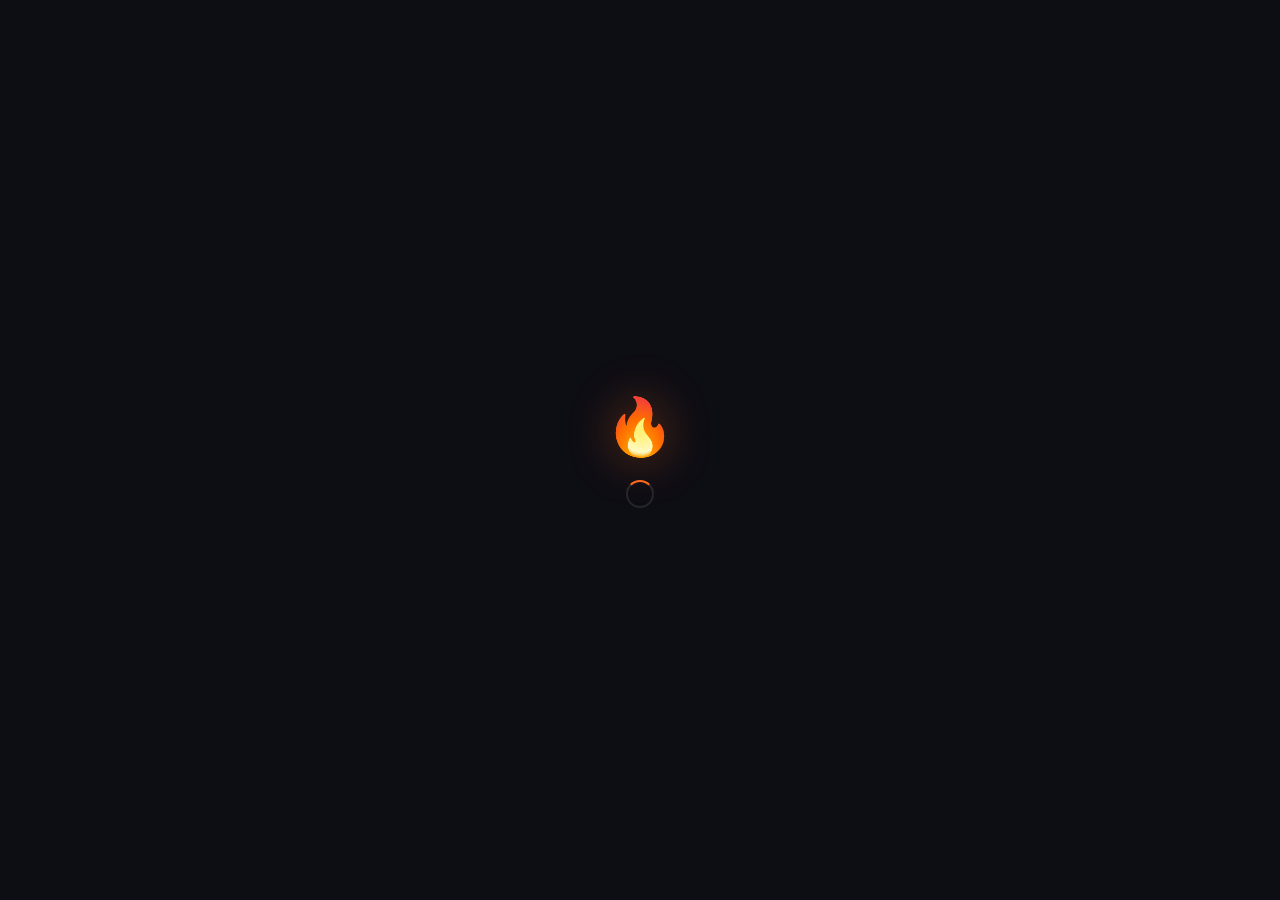
==== commit bc81aa3c: "restore: structured TS app/ version (orange bomb game)" ====
--- a/index.html
+++ b/index.html
@@ -1,2884 +1,260 @@
 <!DOCTYPE html>
 <html lang="ru">
 <head>
-<meta charset="UTF-8">
-<meta name="viewport" content="width=device-width, initial-scale=1.0, maximum-scale=1.0, user-scalable=no, viewport-fit=cover">
-<title>SPARK — передай бомбу</title>
-<meta name="theme-color" content="#060810">
-<meta name="description" content="PvP дуэль: передавай бомбу, не держи при взрыве. Ставка 10 USDT, победитель забирает банк.">
-<link rel="manifest" href="manifest.json">
-<link rel="apple-touch-icon" href="data:image/svg+xml,%3Csvg xmlns='http://www.w3.org/2000/svg' viewBox='0 0 180 180'%3E%3Crect width='180' height='180' fill='%23060810'/%3E%3Ccircle cx='90' cy='100' r='45' fill='%23f97316'/%3E%3Cpath d='M90 30 Q100 20 105 25 Q108 15 98 10' stroke='%2352525b' stroke-width='4' fill='none'/%3E%3Ccircle cx='98' cy='10' r='6' fill='%23fbbf24'/%3E%3C/svg%3E">
-<meta name="apple-mobile-web-app-capable" content="yes">
-<meta name="apple-mobile-web-app-status-bar-style" content="black-translucent">
-<meta name="apple-mobile-web-app-title" content="SPARK">
-<meta http-equiv="Cache-Control" content="no-cache, no-store, must-revalidate">
-<link rel="preconnect" href="https://fonts.googleapis.com">
-<link rel="preconnect" href="https://fonts.gstatic.com" crossorigin>
-<link rel="preload" as="style" href="https://fonts.googleapis.com/css2?family=Sora:wght@400;500;600;700;800&family=JetBrains+Mono:wght@700;800&family=Inter:wght@400;500;600;700&display=swap" onload="this.rel='stylesheet'">
-<noscript><link rel="stylesheet" href="https://fonts.googleapis.com/css2?family=Sora:wght@400;500;600;700;800&family=JetBrains+Mono:wght@700;800&family=Inter:wght@400;500;600;700&display=swap"></noscript>
-<style>
-  :root {
-    --app-h: 100dvh;
-    --void: #060810;
-    --panel: #0d1018;
-    --panel2: #131825;
-    --panel3: #1a2030;
-    --border: rgba(255,255,255,0.06);
-    --border2: rgba(255,255,255,0.12);
-    --border-glow: rgba(249, 115, 22, 0.3);
-    --spark: #ff6b1a;
-    --spark-glow: rgba(255, 107, 26, 0.35);
-    --spark-bright: #ff8a3d;
-    --spark-2: #fbbf24;
-    --short: #ef4444;
-    --short-glow: rgba(239, 68, 68, 0.5);
-    --safe: #10b981;
-    --safe-glow: rgba(16, 185, 129, 0.25);
-    --violet: #a855f7;
-    --violet-glow: rgba(168, 85, 247, 0.2);
-    --ink: #e8e8ec;
-    --mut: #8b95b0;
-    --dim: #5a6478;
-    --display: 'Sora', sans-serif;
-    --mono: 'JetBrains Mono', monospace;
-    --glitch: 'Sora', sans-serif;
-    --header-h: 56px;
-    --strip-h: 24px;
-    --tg-close-reserve: 64px;
-    --chrome-top: calc(max(13px, env(safe-area-inset-top)) + var(--header-h) + var(--strip-h));
-    --spark-size: clamp(64px, 17vw, 86px);
-    --spark-half: calc(var(--spark-size) / 2);
-    --wire-top: 58%;
-    --wire-h: clamp(88px, 22vh, 120px);
-    --zone-pad-top: clamp(46px, 12vh, 72px);
-    --heat-font: clamp(28px, 8.5vw, 36px);
-    --zone-status-font: clamp(26px, 7.5vw, 34px);
-    --zone-charge-font: clamp(19px, 5.2vw, 26px);
-    --pass-h: clamp(68px, 11vh, 84px);
-    --pass-font: clamp(36px, 10vw, 50px);
-    --pass-shadow: clamp(6px, 1.2vh, 9px);
-    --controls-pad-y: clamp(12px, 2vh, 18px);
-    --screen-btn-font: clamp(22px, 5.5vw, 26px);
-    --overlay-max: min(440px, 100%);
-    --ease-out: cubic-bezier(0.16, 1, 0.3, 1);
-    --ease-spring: cubic-bezier(0.34, 1.56, 0.64, 1);
-  }
-
-  /* на интро шапка и игровая зона скрыты — splash на весь экран */
-  body.on-intro .header, body.on-intro .trust-strip, body.on-intro .arena, body.on-intro .controls { display: none; }
-  body.on-intro #app { background: radial-gradient(circle at 50% 35%, #1a1410 0%, var(--void) 75%); }
-
-  * { box-sizing: border-box; -webkit-tap-highlight-color: transparent; }
-  html, body { margin: 0; padding: 0; height: 100%; overscroll-behavior: none; }
-  body {
-    background-color: var(--void); color: var(--ink);
-    font-family: 'Inter', sans-serif; overflow: hidden; user-select: none;
-    display: flex; justify-content: center;
-    padding-top: var(--tg-close-reserve);
-    box-sizing: border-box;
-  }
-
-  .app-container {
-    width: 100%; max-width: 480px;
-    height: calc(var(--app-h) - var(--tg-close-reserve));
-    display: flex; flex-direction: column;
-    margin: 0 auto; position: relative;
-    background:
-      radial-gradient(ellipse 120% 50% at 50% 0%, rgba(255,107,26,.10) 0%, transparent 55%),
-      radial-gradient(ellipse 80% 40% at 50% 100%, rgba(168,85,247,.04) 0%, transparent 50%),
-      linear-gradient(180deg, #080b14 0%, #060810 100%);
-    border-left: 1px solid var(--border); border-right: 1px solid var(--border);
-    overflow: hidden;
-  }
-
-  /* ===== HEADER ===== */
-  .header {
-    padding: max(13px, env(safe-area-inset-top)) 16px 12px;
-    display: flex; justify-content: space-between; align-items: center;
-    border-bottom: 1px solid var(--border); background: rgba(6,8,16,0.85); backdrop-filter: blur(16px);
-    z-index: 100; position: relative;
-  }
-  .brand-wrap { display: flex; align-items: center; gap: 10px; cursor: pointer; }
-  .logo-svg { width: 30px; height: 30px; flex: none; filter: drop-shadow(0 0 10px var(--spark-glow)); }
-  .brand { font-family: var(--glitch); font-size: 26px; font-weight: 800; color: var(--spark); letter-spacing: 3px; line-height: 1;
-    background: linear-gradient(135deg, var(--spark-bright), var(--spark)); -webkit-background-clip: text; background-clip: text; color: transparent; }
-  .header-right { display: flex; align-items: center; gap: 8px; }
-  .balance { font-family: var(--mono); font-size: 17px; color: var(--safe); font-weight: 800; cursor: pointer; transition: color .2s;
-    padding: 4px 12px; border-radius: 10px; background: rgba(16,185,129,.08); border: 1px solid rgba(16,185,129,.15); }
-  .deposit-btn {
-    width: 34px; height: 34px; border-radius: 12px; border: 1px solid rgba(16,185,129,.3);
-    background: rgba(16,185,129,.08); color: var(--safe); font-size: 22px; font-weight: 700;
-    line-height: 1; cursor: pointer; flex: none; transition: transform .15s var(--ease-out), background .2s;
-  }
-  .deposit-btn:active { transform: scale(.9); }
-
-  /* ===== ARENA ===== */
-  .arena {
-    flex: 1; min-height: 0; position: relative; display: flex; flex-direction: column;
-    overflow: hidden; border-bottom: 1px solid var(--border);
-    background:
-      radial-gradient(ellipse 75% 50% at 50% 60%, rgba(255,107,26,.05) 0%, transparent 60%),
-      linear-gradient(180deg, #0a0e16 0%, #060810 55%, #080a12 100%);
-  }
-  /* центральная разделительная линия-стадион с glow */
-  .arena::after {
-    content: ''; position: absolute; top: var(--wire-top); left: 8%; right: 8%; height: 2px;
-    transform: translateY(-50%);
-    background: linear-gradient(90deg, transparent, var(--border2), rgba(255,107,26,.4), var(--border2), transparent);
-    box-shadow: 0 0 16px rgba(255,107,26,.25); z-index: 5; pointer-events: none;
-  }
-  /* верхняя виньетка */
-  .arena::before {
-    content: ''; position: absolute; top: 0; left: 0; right: 0; height: 90px; z-index: 1;
-    background: linear-gradient(180deg, rgba(6,8,16,.6), transparent); pointer-events: none;
-  }
-
-  /* global voltage readout */
-  .global-volt-container {
-    position: absolute; top: clamp(8px, 2vh, 16px); left: 50%; transform: translateX(-50%);
-    background: rgba(6,8,16,0.72); padding: clamp(5px, 1.2vh, 8px) clamp(16px, 4.5vw, 26px); border-radius: 20px;
-    border: 1px solid rgba(255,255,255,0.1); text-align: center; z-index: 15; max-width: calc(100% - 24px);
-    backdrop-filter: blur(14px); box-shadow: 0 4px 24px rgba(0,0,0,.5), inset 0 1px 0 rgba(255,255,255,.06);
-  }
-  .global-volt { font-family: var(--display); font-size: var(--heat-font); font-weight: 700; color: #fff; line-height: 1; transition: color .12s; font-variant-numeric: tabular-nums; }
-  .global-label { font-family: var(--mono); font-size: 10px; color: var(--mut); letter-spacing: 1.8px; text-transform: uppercase; }
-
-  /* trust strip */
-  .trust-strip {
-    display: flex; align-items: center; justify-content: center; gap: 8px; flex-wrap: wrap;
-    padding: 4px 12px 5px; font-family: var(--mono); font-size: 10.5px; color: var(--dim);
-    border-bottom: 1px solid var(--border); background: rgba(8,8,10,0.95); z-index: 99; position: relative;
-  }
-  .trust-strip .dot { color: var(--safe); }
-  .trust-strip button { background: none; border: none; color: var(--mut); cursor: pointer; font: inherit; padding: 0; text-decoration: underline; }
-  .balance-unit { font-size: 13px; color: var(--mut); font-weight: 700; margin-left: 2px; }
-
-  /* zones */
-  .zones { display: flex; flex: 1; width: 100%; position: relative; z-index: 2; }
-  .zone {
-    flex: 1; min-width: 0; display: flex; flex-direction: column; align-items: center; justify-content: flex-start;
-    padding-top: var(--zone-pad-top); transition: background .35s var(--ease-out);
-  }
-  .zone-p1 { border-right: 1px solid rgba(255,255,255,0.04); }
-  .zone.active { background: radial-gradient(circle at 50% 35%, rgba(255,107,26,0.16) 0%, transparent 65%); }
-  .zone-title {
-    font-family: 'Inter', sans-serif; font-size: 11px; color: var(--dim); text-transform: uppercase;
-    font-weight: 800; letter-spacing: 2.5px; padding: 3px 12px; border-radius: 999px;
-    border: 1px solid var(--border); background: rgba(6,8,16,.6);
-  }
-  .zone.active .zone-title { color: var(--spark-bright); border-color: rgba(255,107,26,.3); }
-  .zone-charge { font-family: var(--mono); font-size: var(--zone-charge-font); color: var(--mut); font-weight: 800; margin-top: 8px; line-height: 1; font-variant-numeric: tabular-nums; transition: color .2s; }
-  .zone.active .zone-charge { color: var(--spark-2); }
-  .zone-status { font-family: var(--display); font-size: var(--zone-status-font); color: var(--safe); line-height: 1; margin-top: clamp(6px, 1.5vh, 10px); transition: color .25s, text-shadow .25s; font-weight: 700; }
-  .zone.active .zone-status { color: var(--spark-bright); text-shadow: 0 0 20px var(--spark-glow); }
-
-  /* the wire + spark node */
-  .wire-track {
-    position: absolute; top: var(--wire-top); left: 0; right: 0; height: var(--wire-h);
-    transform: translateY(-50%); pointer-events: none; z-index: 10;
-  }
-  .spark {
-    width: var(--spark-size); height: var(--spark-size); border-radius: 50%;
-    background: radial-gradient(circle at 32% 30%, #fff 0%, var(--spark-2) 38%, var(--spark) 70%, #7c2d12 100%);
-    box-shadow: 0 0 35px var(--spark-glow), 0 0 60px rgba(255,107,26,0.15), inset 0 0 18px #fed7aa;
-    position: absolute; top: 17px;
-    transition: left .18s var(--ease-spring), filter .15s;
-    display: flex; align-items: center; justify-content: center;
-    animation: sparkIdle 2.4s ease-in-out infinite;
-  }
-  @keyframes sparkIdle { 0%,100%{transform:scale(1)} 50%{transform:scale(1.04)} }
-  .spark svg { width: calc(var(--spark-size) * 0.47); height: calc(var(--spark-size) * 0.47); }
-  .pos-1 { left: calc(25% - var(--spark-half)); }
-  .pos-2 { left: calc(75% - var(--spark-half)); }
-
-  /* locked (lockout) state */
-  .spark.locked {
-    background: radial-gradient(circle at 32% 30%, #fff 0%, var(--short) 42%, #7f1d1d 100%);
-    box-shadow: 0 0 42px var(--short-glow), 0 0 70px rgba(239,68,68,0.2), inset 0 0 18px #fecaca;
-    animation: pulse-lock .5s infinite alternate;
-  }
-  @keyframes pulse-lock { from { transform: scale(0.97); } to { transform: scale(1.03); } }
-  .lock-timer { font-family: var(--mono); font-size: 13px; font-weight: 800; color: #1a0606; }
-
-  /* ===== CONTROLS ===== */
-  .controls {
-    flex: none; padding: var(--controls-pad-y) max(14px, env(safe-area-inset-right)) max(18px, env(safe-area-inset-bottom)) max(14px, env(safe-area-inset-left));
-    background: rgba(6,8,16,0.9); backdrop-filter: blur(10px); z-index: 20; position: relative;
-  }
-  .pass-btn {
-    width: 100%; height: var(--pass-h); border-radius: 18px; border: none; outline: none;
-    background: linear-gradient(135deg, var(--spark-bright) 0%, var(--spark) 50%, #c2410c 100%);
-    color: #fff; font-family: var(--display); font-size: var(--pass-font); font-weight: 700; letter-spacing: 2px;
-    text-transform: uppercase; cursor: pointer; transition: transform .1s var(--ease-out), box-shadow .15s, filter .15s;
-    box-shadow: 0 var(--pass-shadow) 0 #9a3412, 0 var(--pass-shadow) 28px var(--spark-glow), inset 0 1px 0 rgba(255,255,255,.25);
-    display: flex; flex-direction: column; align-items: center; justify-content: center; line-height: 1;
-    position: relative; overflow: hidden;
-  }
-  .pass-btn:not(:disabled)::after {
-    content: ''; position: absolute; top: 0; left: -60%; width: 45%; height: 100%;
-    background: linear-gradient(105deg, transparent, rgba(255,255,255,.3), transparent);
-    transform: skewX(-18deg); animation: btnShimmer 3.5s ease-in-out infinite;
-  }
-  .pass-btn:active { transform: translateY(var(--pass-shadow)); box-shadow: 0 0 0 #9a3412, 0 0 18px var(--spark-glow); }
-  .pass-btn:disabled {
-    background: var(--panel2); color: var(--dim); box-shadow: none; transform: translateY(0); cursor: not-allowed; border: 1px solid var(--border);
-  }
-  .pass-btn.cooldown-state { background: var(--panel2); color: var(--mut); box-shadow: none; border: 1px solid var(--border); }
-  .pass-btn.locked-state { background: var(--short); box-shadow: 0 var(--pass-shadow) 0 #991b1b, 0 0 38px var(--short-glow); color: #fff; }
-  .btn-sub { font-family: var(--mono); font-size: clamp(10px, 3vw, 13px); letter-spacing: 0; opacity: 0.85; margin-top: 4px; text-transform: none; }
-
-  /* ===== SCREENS (full overlays) ===== */
-  /* body.loading — блокирует transition/screen-анимации до полной загрузки,
-     чтобы стартовый intro не мелькал полупрозрачным поверх подложки. */
-  body.loading .screen { transition: none !important; }
-  .screen {
-    position: absolute; left: 0; right: 0; bottom: 0; top: 0;
-    background: rgba(8,8,10,0.96); backdrop-filter: blur(8px);
-    display: flex; flex-direction: column; align-items: center; justify-content: center; z-index: 50;
-    padding: var(--chrome-top) max(16px, env(safe-area-inset-right)) max(20px, env(safe-area-inset-bottom)) max(16px, env(safe-area-inset-left));
-    text-align: center;
-    opacity: 0; transform: scale(1.02); pointer-events: none;
-    transition: opacity .35s var(--ease-out), transform .35s var(--ease-out);
-    overflow-x: hidden; overflow-y: auto; -webkit-overflow-scrolling: touch;
-    overflow-x: hidden; overflow-y: auto; -webkit-overflow-scrolling: touch;
-    overscroll-behavior: contain;
-    isolation: isolate;
-  }
-  .screen.visible { opacity: 1; transform: scale(1); pointer-events: auto; }
-  .screen .screen-btn, .screen .play-big, .screen .play-secondary { position: relative; z-index: 2; cursor: pointer; touch-action: manipulation; }
-
-  .logo-big {
-    width: 140px; height: 140px; margin-bottom: 8px;
-    filter: drop-shadow(0 0 32px var(--spark-glow));
-    animation: floaty 4.2s ease-in-out infinite, logoGlow 2.8s ease-in-out infinite;
-  }
-  @keyframes floaty { 0%,100%{transform:translateY(0)} 50%{transform:translateY(-8px)} }
-  @keyframes logoGlow { 0%,100%{filter:drop-shadow(0 0 32px var(--spark-glow))} 50%{filter:drop-shadow(0 0 56px rgba(255,107,26,.62))} }
-
-  .title-main {
-    font-family: var(--glitch); font-size: 80px; font-weight: 800; line-height: 1; margin: 0 0 8px;
-    background: linear-gradient(135deg, var(--spark-bright) 0%, var(--spark) 40%, var(--violet) 100%);
-    -webkit-background-clip: text; background-clip: text; color: transparent;
-    filter: drop-shadow(0 4px 36px var(--spark-glow)); letter-spacing: 4px;
-  }
-  .subtitle { font-family: 'Inter', sans-serif; font-size: 17px; color: var(--mut); margin: 0 0 24px; letter-spacing: .3px; font-weight: 500; }
-
-  /* .protocol block removed (dead CSS — never used in HTML) */
-
-  .screen-btn {
-    position: relative; overflow: hidden;
-    background: linear-gradient(135deg, var(--spark-bright) 0%, var(--spark) 50%, #c2410c 100%); color: #fff; border: none; padding: clamp(14px, 2.5vh, 16px) clamp(20px, 5vw, 32px); border-radius: 14px;
-    font-family: var(--display); font-size: var(--screen-btn-font); font-weight: 700; letter-spacing: 1px; cursor: pointer; width: 100%; transition: transform .12s var(--ease-out), box-shadow .2s;
-    box-shadow: 0 8px 24px var(--spark-glow), inset 0 1px 0 rgba(255,255,255,.22);
-  }
-  .screen-btn:not(.ghost)::after {
-    content: ''; position: absolute; top: 0; left: -60%; width: 50%; height: 100%;
-    background: linear-gradient(105deg, transparent, rgba(255,255,255,.28), transparent);
-    transform: skewX(-18deg); animation: btnShimmer 4.5s ease-in-out infinite;
-  }
-  @keyframes btnShimmer { 0% { left: -60%; } 55%,100% { left: 130%; } }
-  .screen-btn:active { transform: scale(.97); }
-  .screen-btn.waiting { opacity: .72; cursor: default; }
-  .screen-btn.ghost { background: var(--panel2); border: 1px solid var(--border); color: var(--ink); box-shadow: none; font-size: 22px; }
-
-  /* ===== MENU (major overhaul) ===== */
-  .screen.menu-screen {
-    justify-content: flex-start; align-items: stretch;
-    background:
-      radial-gradient(ellipse 100% 40% at 50% 0%, rgba(255,107,26,.14) 0%, transparent 50%),
-      radial-gradient(ellipse 80% 30% at 50% 100%, rgba(168,85,247,.06) 0%, transparent 55%),
-      rgba(5,5,7,.97);
-  }
-  .overlay-wrap, .menu-wrap, .intro-wrap, .match-wrap, .result-wrap {
-    width: 100%; max-width: var(--overlay-max); margin: 0 auto;
-  }
-  .menu-wrap {
-    display: flex; flex-direction: column; gap: 14px;
-    padding: 4px 0 max(8px, env(safe-area-inset-bottom));
-  }
-
-  /* === LOBBY v2 — полностью новый layout === */
-
-  /* компактная статистика в одну строку */
-  .lobby-stats-row {
-    display: flex; align-items: center; justify-content: center; gap: 6px; flex-wrap: wrap;
-    font-family: var(--mono); font-size: 11px; color: var(--dim);
-    padding: 2px 0;
-  }
-  .lobby-stats-row b { color: var(--ink); font-weight: 800; }
-  .lobby-stats-row b.fire { color: var(--spark-2); }
-  .lobby-stats-row b.pl-pos { color: var(--safe); }
-  .lobby-stats-row .ls-sep { opacity: .3; }
-  .online-bar {
-    display: flex; align-items: center; gap: 6px;
-    font-family: var(--mono); font-size: 11px; color: var(--mut);
-  }
-  .online-dot {
-    width: 7px; height: 7px; border-radius: 50%; background: var(--safe);
-    box-shadow: 0 0 8px var(--safe); animation: onlinePulse 1.8s ease-in-out infinite;
-  }
-  @keyframes onlinePulse { 0%,100%{opacity:1} 50%{opacity:.4} }
-  .lobby-stats-strip {
-    display: flex; gap: 14px;
-  }
-  .lobby-stats-strip .stat { text-align: right; }
-  .lobby-stats-strip .stat .v {
-    font-family: var(--mono); font-size: 13px; font-weight: 800; color: var(--ink);
-    line-height: 1; font-variant-numeric: tabular-nums;
-  }
-  .lobby-stats-strip .stat .v.fire { color: var(--spark-2); }
-  .lobby-stats-strip .stat .v.pl-pos { color: var(--safe); }
-  .lobby-stats-strip .stat .v.pl-neg { color: var(--short); }
-  .lobby-stats-strip .stat .k {
-    font-family: var(--mono); font-size: 8px; color: var(--dim); text-transform: uppercase;
-    letter-spacing: .1em; margin-top: 2px;
-  }
-
-  /* потенциал выигрыша — ГЛАВНЫЙ фокус, крупная плитка */
-  .lobby-pot {
-    text-align: center; padding: 28px 20px 24px; border-radius: 28px;
-    background: linear-gradient(170deg, rgba(255,107,26,.12) 0%, rgba(20,14,10,.5) 45%, rgba(6,8,16,.85) 100%);
-    border: 1px solid rgba(255,107,26,.2);
-    box-shadow: 0 20px 60px rgba(0,0,0,.55), 0 0 60px rgba(255,107,26,.06), inset 0 1px 0 rgba(255,255,255,.06);
-    backdrop-filter: blur(12px); position: relative; overflow: hidden;
-  }
-  .lobby-pot::before {
-    content: ''; position: absolute; top: 0; left: 0; right: 0; height: 2px;
-    background: linear-gradient(90deg, transparent, var(--spark), var(--violet), transparent); opacity: .8;
-  }
-  .lobby-pot-label {
-    font-family: var(--mono); font-size: 11px; letter-spacing: .2em; text-transform: uppercase;
-    color: var(--mut); font-weight: 700;
-  }
-  .lobby-pot-amount {
-    font-family: var(--display); font-size: clamp(52px, 15vw, 72px); font-weight: 800; line-height: 1.05;
-    background: linear-gradient(135deg, var(--spark-bright), var(--spark), #c2410c);
-    -webkit-background-clip: text; background-clip: text; color: transparent;
-    margin: 4px 0 6px; font-variant-numeric: tabular-nums;
-    filter: drop-shadow(0 4px 24px var(--spark-glow));
-  }
-  .lobby-pot-amount .u {
-    font-family: var(--mono); font-size: clamp(16px, 4vw, 20px); color: var(--mut);
-    -webkit-text-fill-color: var(--mut); margin-left: 6px; font-weight: 700;
-  }
-  .lobby-pot-sub { font-family: var(--mono); font-size: 11px; color: var(--dim); line-height: 1.5; }
-  .lobby-pot-sub b { color: var(--spark-2); }
-
-  /* выбор ставки */
-  .lobby-stake { }
-  .lobby-stake-label {
-    font-family: var(--mono); font-size: 10px; letter-spacing: .2em; text-transform: uppercase;
-    color: var(--dim); font-weight: 700; margin-bottom: 10px;
-  }
-
-  /* кнопка ИГРАТЬ — полная ширина, glow-pulse */
-  .play-hit { width: 100%; }
-  .play-hit .play-big, .menu-wrap > .play-big {
-    width: 100%; margin-top: 0; padding: 22px; border: none; border-radius: 20px; cursor: pointer;
-    font-family: var(--display); font-weight: 700; font-size: 28px; letter-spacing: 2px; color: #fff;
-    background: linear-gradient(180deg, var(--spark), #c2410c);
-    box-shadow: 0 0 0 1px rgba(255,255,255,.12), 0 12px 40px var(--spark-glow), inset 0 1px 0 rgba(255,255,255,.22);
-    display: flex; align-items: center; justify-content: center; gap: 10px; transition: transform .08s;
-    animation: playPulse 2.6s ease-in-out infinite;
-  }
-  @keyframes playPulse {
-    0%,100% { box-shadow: 0 0 0 1px rgba(255,255,255,.12), 0 12px 40px var(--spark-glow), inset 0 1px 0 rgba(255,255,255,.22); }
-    50% { box-shadow: 0 0 0 1px rgba(255,255,255,.12), 0 12px 56px rgba(255,107,26,.58), inset 0 1px 0 rgba(255,255,255,.22); }
-  }
-  .play-hit .play-big:active, .menu-wrap > .play-big:active { transform: scale(.98); animation: none; }
-  .play-hit .play-big:disabled, .menu-wrap > .play-big:disabled { background: var(--panel2); color: var(--dim); box-shadow: none; animation: none; cursor: not-allowed; }
-  .play-hit .play-big .amt, .menu-wrap > .play-big .amt { font-family: var(--mono); font-size: 16px; background: rgba(0,0,0,.25); padding: 4px 12px; border-radius: 8px; }
-
-  /* связь P2P */
-  .conn-badge {
-    font-family: var(--mono); font-size: 12px; color: var(--spark-2); text-align: center;
-    margin-top: 4px; padding: 7px 10px; border-radius: 999px;
-    background: rgba(255,107,26,.1); border: 1px solid rgba(255,107,26,.28);
-    display: none; letter-spacing: .04em;
-  }
-  .conn-badge.on { display: block; }
-
-  /* вызвать друга — широкая glass-полоса */
-  .friend-cta {
-    width: 100%; display: flex; align-items: center; gap: 12px; padding: 16px 18px;
-    border-radius: 16px; cursor: pointer; border: 1px solid rgba(168,85,247,.25);
-    background: rgba(168,85,247,.06); backdrop-filter: blur(8px); transition: transform .1s, background .15s;
-    font-family: var(--display); font-size: 17px; font-weight: 700; letter-spacing: .5px; color: #c4b5fd;
-  }
-  .friend-cta:active { transform: scale(.98); background: rgba(168,85,247,.12); }
-  .friend-icon { font-size: 20px; }
-  .friend-text { flex: 1; text-align: left; }
-  .friend-arrow { opacity: .5; font-size: 18px; }
-
-  /* недавние дуэли */
-  .lobby-recent-head { display: flex; align-items: center; justify-content: space-between; margin-bottom: 8px; }
-  .lobby-recent-label {
-    font-family: var(--mono); font-size: 10px; letter-spacing: .2em; text-transform: uppercase;
-    color: var(--dim); font-weight: 700;
-  }
-  .lobby-recent-more { background: none; border: none; color: var(--spark); cursor: pointer; font-family: var(--mono); font-size: 11px; font-weight: 700; padding: 0; }
-  .lobby-recent-feed { display: flex; flex-direction: column; gap: 0; max-height: 110px; overflow-y: auto; -webkit-overflow-scrolling: touch; }
-  .lobby-recent-row {
-    display: flex; align-items: center; gap: 8px; padding: 7px 0;
-    border-bottom: 1px solid rgba(42,42,49,.35); font-size: 13px;
-  }
-  .lobby-recent-row:last-child { border-bottom: none; }
-  .lobby-recent-row .ic { width: 16px; text-align: center; flex: none; font-size: 14px; }
-  .lobby-recent-row .who { flex: 1; min-width: 0; color: var(--mut); overflow: hidden; text-overflow: ellipsis; white-space: nowrap; font-family: var(--mono); }
-  .lobby-recent-row .who b { color: var(--ink); font-weight: 700; }
-  .lobby-recent-row .amt { font-family: var(--mono); font-weight: 700; flex: none; font-size: 13px; }
-  .lobby-recent-empty { padding: 8px 0; color: var(--dim); font-family: var(--mono); font-size: 12px; text-align: left; line-height: 1.45; }
-
-  /* pills */
-  .menu-pills {
-    display: flex; flex-wrap: wrap; justify-content: center; gap: 8px; margin-top: 2px;
-  }
-  .menu-pills button {
-    padding: 10px 18px; border-radius: 999px; cursor: pointer;
-    background: rgba(14,14,17,.5); border: 1px solid rgba(255,255,255,.08); color: var(--mut);
-    backdrop-filter: blur(6px);
-    font-family: var(--mono); font-size: 12px; font-weight: 700; letter-spacing: .08em; text-transform: uppercase;
-    transition: border-color .15s, color .15s, background .15s, transform .1s;
-  }
-  .menu-pills button:active { transform: scale(.97); border-color: rgba(255,107,26,.4); color: var(--spark); background: rgba(255,107,26,.1); }
-  .menu-pills button.pill-warn:active { border-color: rgba(239,68,68,.45); color: var(--short); background: rgba(239,68,68,.1); }
-
-  .play-secondary {
-    width: 100%; margin-top: 10px; padding: 14px; border-radius: 12px; cursor: pointer;
-    font-family: var(--display); font-size: 20px; font-weight: 700; letter-spacing: .5px;
-    background: var(--panel2); border: 1px solid var(--border); color: var(--ink);
-    transition: transform .08s;
-  }
-  .play-secondary:active { transform: scale(.98); }
-
-  .info-card {
-    background: var(--panel); border: 1px solid var(--border); border-radius: 14px;
-    padding: 14px 16px; text-align: left; width: 100%; margin-bottom: 14px;
-  }
-  .info-card h4 { font-family: var(--display); font-size: 23px; margin: 0 0 10px; color: var(--spark); letter-spacing: .5px; }
-  .info-steps { display: flex; flex-direction: column; gap: 8px; }
-  .info-step {
-    display: flex; gap: 12px; align-items: flex-start; padding: 10px 12px;
-    background: var(--void); border-radius: 11px; border: 1px solid var(--border);
-  }
-  .info-step .num {
-    width: 26px; height: 26px; border-radius: 8px; flex: none;
-    display: flex; align-items: center; justify-content: center;
-    font-family: var(--mono); font-size: 14px; font-weight: 800;
-  }
-  .info-step .num.orange { background: rgba(255,107,26,.15); color: var(--spark); border: 1px solid rgba(255,107,26,.3); }
-  .info-step .num.green { background: rgba(16,185,129,.12); color: var(--safe); border: 1px solid rgba(16,185,129,.3); }
-  .info-step .num.red { background: rgba(239,68,68,.12); color: var(--short); border: 1px solid rgba(239,68,68,.3); }
-  .info-step .num.gold { background: rgba(251,191,36,.12); color: var(--spark-2); border: 1px solid rgba(251,191,36,.35); }
-  .info-step .txt { font-size: 15px; line-height: 1.5; color: #d4d4d8; }
-  .info-step .txt b { color: var(--ink); }
-  .info-step .txt .c-o { color: var(--spark); font-weight: 700; }
-  .info-step .txt .c-g { color: var(--safe); font-weight: 700; }
-  .info-step .txt .c-r { color: var(--short); font-weight: 700; }
-  .info-step .txt .c-y { color: var(--spark-2); font-weight: 700; }
-  .info-foot { font-family: var(--mono); font-size: 12px; color: var(--dim); margin-top: 12px; line-height: 1.55; padding-top: 10px; border-top: 1px solid var(--border); }
-
-  .intro-tagline { font-family: var(--mono); font-size: 15px; color: var(--mut); margin: 0 0 18px; letter-spacing: .5px; }
-  .intro-pitch {
-    font-family: var(--mono); font-size: 13px; color: var(--mut); margin: 0 0 20px; max-width: 300px; line-height: 1.6;
-    background: var(--panel); border: 1px solid var(--border); border-radius: 12px; padding: 12px 14px;
-  }
-  .intro-pitch .c-o { color: var(--spark); font-weight: 700; }
-  .intro-pitch .c-g { color: var(--safe); font-weight: 700; }
-
-  .screen.intro-screen {
-    justify-content: center; align-items: center; padding-top: 0;
-    background:
-      radial-gradient(ellipse 90% 50% at 50% 30%, rgba(255,107,26,.20) 0%, transparent 60%),
-      radial-gradient(ellipse 70% 40% at 50% 90%, rgba(255,107,26,.06) 0%, transparent 55%),
-      rgba(5,5,7,.98);
-  }
-  .intro-wrap { display: flex; flex-direction: column; align-items: center; gap: 8px; max-width: 420px; }
-  .intro-cta { margin-top: 32px; padding: 22px; font-size: 32px; }
-  .intro-foot { font-family: var(--mono); font-size: 12px; color: var(--dim); margin-top: 18px; text-align: center; line-height: 1.5; }
-  .intro-foot b { color: var(--spark); }
-  .screen.match-screen { justify-content: center; }
-  .match-wrap { text-align: center; display: flex; flex-direction: column; align-items: center; }
-  /* radar-pulse: пульсирующие кольца + ядро */
-  .match-radar { position: relative; width: 120px; height: 120px; margin: 0 auto 24px; display: flex; align-items: center; justify-content: center; }
-  .match-radar-core {
-    width: 56px; height: 56px; border-radius: 50%; display: flex; align-items: center; justify-content: center;
-    font-size: 26px; z-index: 2;
-    background: radial-gradient(circle at 35% 32%, #fff 0%, var(--spark-2) 38%, var(--spark) 70%, #7c2d12 100%);
-    box-shadow: 0 0 30px var(--spark-glow), 0 0 60px rgba(255,107,26,.2);
-    animation: radarCore 1.6s ease-in-out infinite;
-  }
-  @keyframes radarCore { 0%,100%{transform:scale(1)} 50%{transform:scale(1.08)} }
-  .match-radar-ring {
-    position: absolute; inset: 0; border-radius: 50%; border: 2px solid var(--spark);
-    animation: radarPulse 2s ease-out infinite;
-  }
-  .match-radar-ring.r2 { animation-delay: 1s; }
-  @keyframes radarPulse { 0%{opacity:.6;transform:scale(.4)} 100%{opacity:0;transform:scale(1.15)} }
-  .match-title { font-family: var(--display); font-size: clamp(24px, 6.5vw, 30px); color: var(--ink); margin-bottom: 10px; line-height: 1.1; font-weight: 700; }
-  .match-dots { display: inline-block; width: 1.5em; text-align: left; }
-  .match-dots::after { content: ''; animation: matchDots 1.4s steps(4) infinite; }
-  @keyframes matchDots { 0%{content:''} 25%{content:'.'} 50%{content:'..'} 75%,100%{content:'...'} }
-  .match-meta { font-family: var(--mono); font-size: 13px; color: var(--mut); margin-bottom: 4px; }
-  .match-timer { font-family: var(--mono); font-size: 18px; color: var(--spark); margin-bottom: 24px; font-weight: 800; font-variant-numeric: tabular-nums; }
-
-  .wallet-bal { font-family: var(--mono); font-size: 16px; color: var(--mut); margin-bottom: 14px; }
-  .wallet-bal b { color: var(--safe); font-size: 21px; }
-  .wallet-note { font-family: var(--mono); font-size: 12px; color: var(--dim); margin: 10px 0; line-height: 1.5; }
-  .wallet-addr {
-    font-family: var(--mono); font-size: 13px; word-break: break-all; text-align: left;
-    background: var(--void); border: 1px solid var(--border); border-radius: 10px; padding: 12px; margin: 8px 0;
-    color: var(--ink);
-  }
-  .wallet-input {
-    width: 100%; box-sizing: border-box; background: var(--void); border: 1px solid var(--border);
-    border-radius: 10px; color: var(--ink); font-family: var(--mono); font-size: 18px;
-    padding: 12px; margin: 6px 0 10px;
-  }
-  .wallet-input:focus { outline: none; border-color: var(--spark); }
-  .wallet-quick { display: flex; gap: 8px; margin: 8px 0 12px; }
-  .wallet-quick button {
-    flex: 1; padding: 10px 6px; border-radius: 10px; border: 1px solid var(--border);
-    background: var(--panel2); color: var(--ink); font-family: var(--mono); font-size: 14px; font-weight: 700; cursor: pointer;
-  }
-
-  .lab { font-family: var(--mono); font-size: 12px; letter-spacing: 1.5px; text-transform: uppercase; color: var(--dim); margin: 16px 0 8px; font-weight: 700; }
-  .chips { display: flex; gap: 8px; flex-wrap: wrap; }
-  .chip {
-    flex: 1 1 18%; min-width: 58px; text-align: center; padding: 13px 0; border-radius: 12px; cursor: pointer;
-    font-family: var(--mono); font-weight: 800; font-size: 17px;
-    background: rgba(13,16,24,.8); border: 1.5px solid var(--border); color: var(--mut); transition: all .12s;
-  }
-  .chip.sel { border-color: var(--spark); color: var(--spark); background: rgba(255,107,26,.14); box-shadow: 0 0 18px rgba(255,107,26,.2); }
-  .chip:active { transform: scale(.95); }
-  .chip[disabled] { opacity: .35; pointer-events: none; }
-
-  .play-hit { width: 100%; margin-top: 14px; }
-  .play-hit .play-big { margin-top: 0; }
-  .play-big {
-    width: 100%; margin-top: 14px; padding: 17px; border: none; border-radius: 14px; cursor: pointer;
-    font-family: var(--display); font-weight: 700; font-size: 24px; color: #fff; letter-spacing: 1px;
-    background: linear-gradient(180deg, var(--spark), #c2410c); box-shadow: 0 9px 26px var(--spark-glow);
-    display: flex; align-items: center; justify-content: center; gap: 8px; transition: transform .08s;
-  }
-  .play-big:active { transform: translateY(1px) scale(.99); }
-  .play-big:disabled { background: var(--panel2); color: var(--dim); box-shadow: none; cursor: not-allowed; }
-  .play-big .amt { font-family: var(--mono); background: rgba(0,0,0,.2); padding: 2px 9px; border-radius: 7px; font-size: 14px; }
-
-  /* stats grid */
-
-
-
-  /* history */
-  .hist { background: var(--panel); border: 1px solid var(--border); border-radius: 12px; padding: 4px 10px; max-height: 150px; overflow: auto; margin-top: 6px; }
-  .hist-row { display: flex; align-items: center; gap: 9px; padding: 7px 2px; border-bottom: 1px solid rgba(42,42,49,.5); font-size: 14px; }
-  .hist-row:last-child { border-bottom: none; }
-  .hist-row .ic { width: 20px; text-align: center; }
-  .hist-row .who { flex: 1; min-width: 0; color: var(--mut); overflow: hidden; text-overflow: ellipsis; white-space: nowrap; }
-  .hist-row .who b { color: var(--ink); }
-  .hist-row .amt { font-family: var(--mono); font-weight: 700; }
-  .hist-empty { padding: 12px 4px; color: var(--dim); font-size: 13px; text-align: center; }
-
-  /* mode toggle (vs AI / vs Friend) */
-  .mode-toggle { display: flex; gap: 8px; margin-top: 4px; }
-  .mode-toggle .mt {
-    flex: 1; padding: 12px; border-radius: 12px; cursor: pointer; text-align: center;
-    background: var(--panel); border: 1.5px solid var(--border); color: var(--mut);
-    font-family: var(--display); font-weight: 700; font-size: 17px; transition: all .12s;
-  }
-  .mode-toggle .mt.sel { border-color: var(--spark); color: var(--spark); background: rgba(255,107,26,.08); }
-  .mode-toggle .mt .sub { display: block; font-family: var(--mono); font-size: 11px; color: var(--dim); font-weight: 700; letter-spacing: .05em; margin-top: 2px; }
-  .mode-toggle .mt.sel .sub { color: var(--spark-2); }
-
-  /* multiplayer panel */
-  .mp-panel { background: var(--panel); border: 1px solid var(--border); border-radius: 14px; padding: 16px; margin-top: 12px; }
-  .step, .mp-panel .step { font-family: var(--mono); font-size: 12px; color: var(--dim); letter-spacing: .12em; text-transform: uppercase; margin-bottom: 8px; display: block; }
-  .mp-room-code {
-    font-family: var(--display); font-size: 50px; font-weight: 700; letter-spacing: 6px;
-    text-align: center; color: var(--spark); padding: 14px 0 6px; text-shadow: 0 0 16px var(--spark-glow);
-  }
-  .mp-room-input {
-    width: 100%; box-sizing: border-box; text-align: center; letter-spacing: 4px; text-transform: uppercase;
-    background: var(--void); border: 1px solid var(--border); border-radius: 10px; color: var(--ink);
-    font-family: var(--mono); font-size: 26px; font-weight: 800; padding: 14px 12px; margin-bottom: 4px;
-  }
-  .mp-room-input:focus { outline: none; border-color: var(--spark); box-shadow: 0 0 0 2px rgba(255,107,26,.15); }
-  .mp-status { font-family: var(--mono); font-size: 14px; color: var(--mut); margin: 10px 0; text-align: center; }
-  .mp-status.ok { color: var(--safe); } .mp-status.err { color: var(--short); }
-  .mp-row { display: flex; gap: 8px; margin-top: 10px; }
-  .mp-row .screen-btn { font-size: 15px; padding: 12px; }
-  .mp-log-preview {
-    margin-top: 10px; max-height: 88px; overflow: auto; text-align: left;
-    font-family: var(--mono); font-size: 9px; line-height: 1.35; color: var(--dim);
-    background: var(--void); border: 1px solid var(--border); border-radius: 8px; padding: 8px;
-    white-space: pre-wrap; word-break: break-all;
-  }
-  .mp-advanced { margin-top: 10px; }
-  .mp-advanced summary { font-family: var(--mono); font-size: 10px; color: var(--dim); cursor: pointer; }
-
-  /* bottom sheet */
-  .sheet {
-    position: absolute; inset: 0; z-index: 65; display: none; align-items: flex-end;
-    background: rgba(4,4,6,.82);
-  }
-  .sheet.on { display: flex; }
-  .sheet-card {
-    width: 100%; max-height: 88dvh; max-height: 88svh; overflow: auto; background: var(--panel);
-    border: 1px solid var(--border); border-radius: 18px 18px 0 0;
-    padding: 18px 16px max(24px, env(safe-area-inset-bottom));
-    animation: sheetUp .25s ease-out;
-  }
-  @keyframes sheetUp { from { transform: translateY(100%); } to { transform: translateY(0); } }
-  .sheet-head { display: flex; justify-content: space-between; align-items: center; margin-bottom: 14px; }
-  .sheet-head h3 { font-family: var(--display); font-size: 22px; margin: 0; }
-  .sheet-close { background: var(--panel2); border: 1px solid var(--border); color: var(--ink); border-radius: 8px; width: 32px; height: 32px; cursor: pointer; font-size: 18px; }
-
-  /* intro steps */
-  .intro-steps {
-    display: flex; align-items: stretch; justify-content: center; gap: 12px; width: 100%;
-    margin-bottom: 20px; font-family: var(--mono); font-size: 11px; color: var(--mut); letter-spacing: .08em;
-  }
-  .intro-step {
-    display: flex; flex-direction: column; align-items: center; gap: 8px; flex: 1;
-    background: rgba(255,255,255,.03); border: 1px solid var(--border); border-radius: 14px;
-    padding: 14px 6px; backdrop-filter: blur(8px);
-  }
-  .intro-step .ic {
-    width: 46px; height: 46px; border-radius: 50%; background: rgba(255,107,26,.1);
-    border: 1px solid rgba(255,107,26,.25); display: flex; align-items: center; justify-content: center; font-size: 20px;
-  }
-  .intro-step .txt { font-weight: 700; letter-spacing: .1em; }
-  .intro-links { font-family: var(--mono); font-size: 12px; color: var(--mut); margin-top: 14px; }
-  .intro-links button { background: none; border: none; color: var(--spark); cursor: pointer; font: inherit; text-decoration: underline; margin: 0 6px; }
-
-  /* ===== RESULT (minimal) ===== */
-  .screen.result-screen { justify-content: center; align-items: stretch; }
-  .result-wrap {
-    display: flex; flex-direction: column; align-items: stretch; text-align: center; width: 100%;
-    animation: resIn .35s ease-out;
-  }
-  @keyframes resIn { from { opacity: 0; transform: translateY(12px); } to { opacity: 1; transform: translateY(0); } }
-
-  .res-hero {
-    padding: 20px 18px 16px; border-radius: 16px; margin-bottom: 14px;
-    background: linear-gradient(160deg, rgba(16,185,129,.14), rgba(8,8,10,.2));
-    border: 1px solid rgba(16,185,129,.28);
-  }
-  .result-wrap.res-lose .res-hero {
-    background: linear-gradient(160deg, rgba(239,68,68,.14), rgba(8,8,10,.2));
-    border-color: rgba(239,68,68,.32);
-  }
-  .res-badge {
-    width: 48px; height: 48px; margin: 0 auto 8px; border-radius: 50%;
-    display: flex; align-items: center; justify-content: center; font-size: 24px;
-    background: rgba(16,185,129,.15); border: 1px solid rgba(16,185,129,.35);
-  }
-  .result-wrap.res-lose .res-badge {
-    background: rgba(239,68,68,.15); border-color: rgba(239,68,68,.4);
-  }
-  .res-verdict { font-family: var(--display); font-size: clamp(40px, 11vw, 54px); font-weight: 700; line-height: 1; letter-spacing: 1px; text-shadow: 0 0 30px currentColor; }
-  .res-amt { font-family: var(--mono); font-size: clamp(32px, 9vw, 42px); font-weight: 800; font-variant-numeric: tabular-nums; line-height: 1.1; margin: 8px 0 6px; }
-  .res-sub { font-family: var(--mono); font-size: clamp(13px, 3.5vw, 14px); color: var(--mut); line-height: 1.45; margin: 0; }
-
-  .res-meta {
-    display: flex; flex-direction: column; align-items: center; gap: 10px; margin-bottom: 16px;
-  }
-  .res-heat-chip {
-    display: inline-flex; align-items: baseline; gap: 8px; flex-wrap: wrap; justify-content: center;
-    padding: 10px 16px; border-radius: 12px;
-    background: var(--panel); border: 1px solid var(--border);
-    font-family: var(--mono); font-size: 14px;
-  }
-  .res-heat-chip .k { color: var(--mut); }
-  .res-heat-chip .v { font-family: var(--display); font-size: 32px; font-weight: 700; color: var(--short); line-height: 1; }
-  .res-heat-chip .u { color: var(--spark); font-weight: 700; letter-spacing: .12em; font-size: 13px; }
-
-  .verify-badge {
-    font-size: 10px; padding: 6px 12px; border-radius: 8px; border: none;
-    background: rgba(139,124,255,.14); color: #a78bfa; cursor: pointer; font-weight: 700;
-    font-family: var(--mono); letter-spacing: .06em;
-  }
-  .verify-badge:active { transform: scale(.97); }
-
-  .res-actions { width: 100%; }
-  .res-actions .screen-btn { margin-bottom: 10px; }
-  .res-actions .screen-btn .stake-tag {
-    font-family: var(--mono); font-size: 13px; background: rgba(0,0,0,.2);
-    padding: 2px 8px; border-radius: 6px; margin-left: 6px;
-  }
-
-
-  /* ===== MODALS ===== */
-  .modal {
-    position: absolute; inset: 0; z-index: 70; display: none; align-items: center; justify-content: center;
-    background: rgba(4,4,6,.9);
-    padding: max(12px, env(safe-area-inset-top)) max(14px, env(safe-area-inset-right)) max(12px, env(safe-area-inset-bottom)) max(14px, env(safe-area-inset-left));
-  }
-  .modal.on { display: flex; }
-  .mcard {
-    background: var(--panel); border: 1px solid var(--border); border-radius: 16px; padding: clamp(16px, 3vh, 20px);
-    width: 100%; max-width: min(400px, 100%); max-height: min(84dvh, 84svh); overflow: auto;
-  }
-  .mcard h3 { font-family: var(--display); font-weight: 700; font-size: 27px; margin: 0 0 12px; color: var(--spark); letter-spacing: .5px; }
-  .mcard .body { font-size: 15px; line-height: 1.6; color: #d4d4d8; }
-  .mcard .body p { margin: 0 0 10px; }
-  .mcard .body b { color: var(--ink); }
-  .mrow { display: flex; justify-content: space-between; gap: 10px; font-family: var(--mono); font-size: 13.5px; padding: 6px 0; border-bottom: 1px solid rgba(42,42,49,.5); }
-  .mrow:last-child { border-bottom: none; }
-  .mrow span:first-child { color: var(--mut); flex: none; }
-  .mrow span:last-child { color: var(--ink); font-weight: 700; text-align: right; word-break: break-all; }
-  .mrow .ok { color: var(--safe) !important; } .mrow .bad { color: var(--short) !important; }
-  .mbtns { display: flex; gap: 9px; margin-top: 16px; }
-  .mbtn { flex: 1; padding: 12px; border-radius: 11px; border: none; font-weight: 700; font-size: 13px; cursor: pointer; font-family: 'Inter', sans-serif; }
-  .mbtn.ghost { background: var(--panel2); color: var(--ink); border: 1px solid var(--border); }
-  .mbtn.go { background: linear-gradient(180deg, var(--spark), #c2410c); color: #fff; }
-
-  /* ===== FX ===== */
-  .explosion {
-    position: absolute; left: 50%; top: 50%; transform: translate(-50%, -50%);
-    width: clamp(180px, 55vw, 300px); height: clamp(180px, 55vw, 300px); border-radius: 50%; pointer-events: none; z-index: 30; opacity: 0;
-    background: radial-gradient(circle, #fff 0%, var(--spark-2) 18%, var(--spark) 38%, transparent 70%); mix-blend-mode: screen;
-  }
-  .explosion.active { animation: boom .6s ease-out forwards; }
-  @keyframes boom {
-    0% { transform: translate(-50%, -50%) scale(0.1); opacity: 1; }
-    30% { background: radial-gradient(circle, #fff 0%, var(--short) 40%, transparent 80%); }
-    100% { transform: translate(-50%, -50%) scale(2.6); opacity: 0; }
-  }
-
-  .shake-heavy { animation: shake .09s infinite; }
-  .shake-heavy.once { animation: shake .09s 9; }   /* ~0.8s, then auto-stops */
-  @keyframes shake {
-    0% { transform: translate(2px, 2px) rotate(0deg); }
-    25% { transform: translate(-2px, -2px) rotate(-1deg); }
-    50% { transform: translate(-4px, 0px) rotate(1deg); }
-    75% { transform: translate(4px, 2px) rotate(0deg); }
-    100% { transform: translate(2px, -2px) rotate(0deg); }
-  }
-
-  /* spark particles (DOM) for pass toss */
-  .particle { position: absolute; width: 5px; height: 5px; border-radius: 50%; pointer-events: none; z-index: 28; }
-
-  /* countdown overlay (pre-round) */
-  .countdown {
-    position: absolute; inset: 0; z-index: 40; display: none;
-    flex-direction: column; align-items: center; justify-content: center;
-    background: rgba(8,8,10,0.82); backdrop-filter: blur(4px); pointer-events: none;
-  }
-  .countdown.on { display: flex; }
-  .countdown-num {
-    font-family: var(--display); font-weight: 700; font-size: clamp(80px, 30vw, 140px); line-height: 1;
-    color: var(--spark); text-shadow: 0 0 40px var(--spark-glow);
-  }
-  .countdown-num.go { color: var(--safe); text-shadow: 0 0 40px rgba(16,185,129,0.6); font-size: clamp(64px, 24vw, 104px); }
-  .countdown-num.tick { animation: countpop .35s ease-out; }
-  @keyframes countpop { 0%{transform:scale(1.6);opacity:0} 35%{opacity:1} 100%{transform:scale(1);opacity:1} }
-  .countdown-sub { font-family: var(--mono); font-size: 15px; color: var(--mut); letter-spacing: 2px; text-transform: uppercase; margin-top: 6px; }
-
-  /* toast */
-  .toast {
-    position: absolute; left: 50%; bottom: calc(var(--pass-h) + var(--controls-pad-y) * 2 + 24px); transform: translateX(-50%) translateY(20px); z-index: 80;
-    background: var(--panel2); border: 1px solid var(--border); border-radius: 11px; padding: 11px 16px; font-size: clamp(13px, 3.6vw, 14.5px);
-    opacity: 0; transition: .28s cubic-bezier(.2,.8,.2,1); max-width: min(300px, calc(100% - 32px)); text-align: center; box-shadow: 0 4px 20px rgba(0,0,0,.4);
-    pointer-events: none;
-  }
-  .toast.on { opacity: 1; transform: translateX(-50%) translateY(0); }
-  .toast b { color: var(--spark); }
-
-  /* ——— Short viewport (phones landscape, small height) ——— */
-  @media (max-height: 620px) {
-    :root {
-      --zone-pad-top: clamp(32px, 8vh, 52px);
-      --wire-top: 54%;
-      --spark-size: clamp(52px, 14vw, 72px);
-      --pass-h: clamp(56px, 10vh, 68px);
-      --pass-font: clamp(26px, 7vw, 36px);
-      --overlay-max: min(380px, 100%);
-    }
-    .zone-title { font-size: 12px; }
-    .match-radar { width: 96px; height: 96px; margin-bottom: 16px; }
-    .res-heat-chip .v { font-size: 28px; }
-    .res-actions .screen-btn { margin-bottom: 8px; }
-    .sheet-card { max-height: 92svh; }
-  }
-
-  /* ——— Phone portrait (narrow) ——— */
-  @media (max-width: 420px) {
-    :root { --overlay-max: 100%; }
-    .lobby-stats-strip .stat .v { font-size: 19px; }
-    .lobby-recent-inset, .lobby-tip-card { padding: 10px; }
-    .lobby-tip-body { font-size: 11px; }
-    .chip { flex: 1 1 calc(33.33% - 6px); min-width: 54px; font-size: 15px; padding: 11px 0; }
-    .play-big { font-size: 26px; padding: 18px; margin-top: 12px; }
-    .play-secondary { font-size: 18px; padding: 13px; }
-    .title-main { font-size: 62px; letter-spacing: 3px; }
-    .logo-big { width: 116px; height: 116px; }
-    .intro-pitch { max-width: 100%; }
-    .intro-steps { gap: 8px; }
-    .intro-step .ic { width: 40px; height: 40px; font-size: 18px; }
-    .mp-room-code { font-size: clamp(36px, 10vw, 48px); letter-spacing: 4px; }
-    .mp-row { flex-direction: column; }
-    .mp-row .screen-btn { width: 100%; }
-    .wallet-quick { flex-wrap: wrap; }
-    .wallet-quick button { flex: 1 1 calc(33% - 6px); }
-    .info-step { gap: 10px; padding: 8px 10px; }
-    .info-step .txt { font-size: 14px; }
-    .mcard h3 { font-size: 23px; }
-  }
-
-  @media (max-width: 360px) {
-    .brand { font-size: 23px; }
-    .logo-svg { width: 26px; height: 26px; }
-    .balance { font-size: 14px; }
-    .deposit-btn { width: 30px; height: 30px; font-size: 18px; }
-    .trust-strip { font-size: 10px; gap: 5px; padding: 5px 8px 7px; }
-    .zone-title { font-size: 11px; letter-spacing: 1px; }
-  }
-
-  /* ——— Tablet / iPad portrait ——— */
-  @media (min-width: 481px) {
-    :root {
-      --overlay-max: 440px;
-      --spark-size: 88px;
-      --heat-font: 38px;
-      --zone-status-font: 36px;
-      --zone-charge-font: 28px;
-      --pass-h: 88px;
-      --pass-font: 52px;
-    }
-    /* внутри Telegram — на весь экран; в браузере — карточка с отступами */
-    body:not(.tg-fullscreen) { align-items: flex-start; padding: max(10px, env(safe-area-inset-top)) 0 max(10px, env(safe-area-inset-bottom)); }
-    .app-container {
-      max-width: 520px; height: min(var(--app-h), 920px); min-height: 0;
-      border-radius: 16px;
-      box-shadow: 0 0 0 1px var(--border), 0 20px 70px rgba(0,0,0,.5);
-    }
-    body.tg-fullscreen .app-container { height: calc(var(--app-h) - var(--tg-close-reserve)); margin-top: var(--tg-close-reserve); border-radius: 0; box-shadow: none; }
-    .lobby-hero .play-hit .play-big { font-size: 28px; padding: 20px; }
-    .match-wrap { max-width: 380px; }
-    .mp-room-code { font-size: 54px; }
-    .sheet-card { border-radius: 20px 20px 0 0; padding: 22px 20px max(28px, env(safe-area-inset-bottom)); }
-  }
-
-  /* ——— Tablet landscape / iPad ——— */
-  @media (min-width: 768px) {
-    :root { --overlay-max: 460px; }
-    .app-container { max-width: 560px; height: min(var(--app-h), 880px); min-height: 0; }
-    body.tg-fullscreen .app-container { height: calc(var(--app-h) - var(--tg-close-reserve)); margin-top: var(--tg-close-reserve); }
-    .zone-charge { font-size: 28px; }
-    .intro-wrap { max-width: 420px; }
-  }
-
-  /* ——— Phone / tablet landscape (compressed chrome + arena) ——— */
-  @media (orientation: landscape) and (max-height: 520px) {
-    :root {
-      --header-h: 48px;
-      --strip-h: 24px;
-      --zone-pad-top: clamp(28px, 7vh, 44px);
-      --wire-top: 52%;
-      --spark-size: clamp(48px, 12vw, 64px);
-      --pass-h: clamp(52px, 14vh, 62px);
-      --pass-font: clamp(24px, 6vw, 32px);
-      --pass-shadow: 5px;
-      --controls-pad-y: 10px;
-    }
-    .screen { padding-bottom: max(10px, env(safe-area-inset-bottom)); }
-    .lobby-hero { padding: 12px 14px 10px; }
-    .lobby-hero .play-hit .play-big { padding: 14px; font-size: 22px; }
-    .lobby-recent-feed { max-height: 80px; overflow-y: auto; }
-    .menu-wrap { gap: 8px; }
-    .menu-pills { margin-top: 10px; gap: 6px; }
-    .logo-big { width: 80px; height: 80px; margin-bottom: 4px; }
-    .title-main { font-size: 48px; margin-bottom: 4px; }
-    .subtitle { margin-bottom: 10px; }
-    .intro-steps { margin-bottom: 10px; }
-    .intro-pitch { margin-bottom: 10px; padding: 10px 12px; }
-    .global-volt-container { top: 8px; }
-    .zone-status { font-size: clamp(22px, 6vw, 28px); }
-    .match-radar { width: 88px; height: 88px; margin-bottom: 14px; }
-    .match-title { font-size: 26px; }
-    .res-verdict { font-size: 40px; }
-    .res-amt { font-size: 32px; margin-bottom: 12px; }
-    .res-hero { padding: 12px; margin-bottom: 8px; }
-    .res-heat-chip .v { font-size: 26px; }
-    .sheet-card { max-height: 94svh; }
-    .mcard { max-height: 90svh; }
-  }
-
-  /* ——— Desktop ——— */
-  @media (min-width: 1024px) {
-    body:not(.tg-fullscreen) {
-      align-items: center; min-height: 100dvh;
-      background: radial-gradient(ellipse 70% 55% at 50% 18%, #1c1612 0%, var(--void) 58%);
-    }
-    .app-container {
-      margin: auto; max-width: 580px; height: min(var(--app-h), 940px); min-height: 0;
-      border-radius: 18px;
-      box-shadow: 0 0 0 1px var(--border), 0 28px 90px rgba(0,0,0,.55);
-    }
-    body.tg-fullscreen .app-container { height: calc(var(--app-h) - var(--tg-close-reserve)); margin-top: var(--tg-close-reserve); border-radius: 0; box-shadow: none; }
-  }
-
-  /* ——— Large monitors (27–32") ——— */
-  @media (min-width: 1440px) {
-    :root { --overlay-max: 460px; }
-    body:not(.tg-fullscreen) { background: radial-gradient(ellipse 65% 50% at 50% 15%, #221a14 0%, #0a0a0c 45%, var(--void) 72%); }
-    .app-container {
-      max-width: 620px; height: min(var(--app-h), 980px); min-height: 0; border-radius: 22px;
-      box-shadow: 0 0 0 1px rgba(58,58,68,.8), 0 40px 120px rgba(0,0,0,.7), 0 0 80px rgba(255,107,26,.04);
-    }
-    body.tg-fullscreen .app-container { height: calc(var(--app-h) - var(--tg-close-reserve)); margin-top: var(--tg-close-reserve); border-radius: 0; box-shadow: none; }
-    .mcard { max-width: 440px; }
-  }
-
-  @media (min-width: 1920px) {
-    :root { --overlay-max: 480px; }
-    .app-container { max-width: 660px; height: min(var(--app-h), 1020px); min-height: 0; }
-    body.tg-fullscreen .app-container { height: calc(var(--app-h) - var(--tg-close-reserve)); margin-top: var(--tg-close-reserve); }
-    .brand { font-size: 28px; }
-    .logo-svg { width: 34px; height: 34px; }
-    .balance { font-size: 18px; }
-  }
-
-  @media (min-width: 2560px) {
-    :root { --overlay-max: 500px; }
-    .app-container {
-      max-width: 700px; height: min(var(--app-h), 1080px); min-height: 0; border-radius: 24px;
-      box-shadow: 0 0 0 1px var(--border2), 0 48px 140px rgba(0,0,0,.75), 0 0 100px rgba(255,107,26,.05);
-    }
-    body.tg-fullscreen .app-container { height: calc(var(--app-h) - var(--tg-close-reserve)); margin-top: var(--tg-close-reserve); border-radius: 0; box-shadow: none; }
-    .menu-wrap, .intro-wrap, .match-wrap, .result-wrap { max-width: 500px; }
-    .mcard { max-width: 460px; }
-  }
-
-  @media (prefers-reduced-motion: reduce) { * { animation-duration: .01ms !important; transition-duration: .01ms !important; } }
-</style>
+  <meta charset="UTF-8" />
+  <meta name="viewport" content="width=device-width, initial-scale=1.0, maximum-scale=1.0, user-scalable=no, viewport-fit=cover" />
+  <title>SPARK — бомба (hot potato)</title>
+  <!-- Telegram WebApp SDK (безопасно вне ТГ: window.Telegram просто не определится) -->
+  <script src="https://telegram.org/js/telegram-web-app.js?62"></script>
+  <style>
+    /* прелоадер (п.9) — показывается пока грузится JS */
+    #preloader { position: fixed; inset: 0; background: #0d0d14; display: flex; flex-direction: column; align-items: center; justify-content: center; z-index: 9999; transition: opacity .4s; }
+    #preloader.hide { opacity: 0; pointer-events: none; }
+    .pl-logo { font-size: 56px; margin-bottom: 20px; filter: drop-shadow(0 0 24px rgba(255,107,26,.4)); animation: plPulse 1.5s ease-in-out infinite; }
+    @keyframes plPulse { 0%,100%{opacity:.7;transform:scale(.95)} 50%{opacity:1;transform:scale(1.05)} }
+    .pl-spinner { width: 28px; height: 28px; border: 2.5px solid rgba(255,255,255,.1); border-top-color: #ff6b1a; border-radius: 50%; animation: plSpin .8s linear infinite; }
+    @keyframes plSpin { to { transform: rotate(360deg); } }
+  </style>
+  <script>var gn=Object.defineProperty;var yn=(R,$,X)=>$ in R?gn(R,$,{enumerable:!0,configurable:!0,writable:!0,value:X}):R[$]=X;var v=(R,$,X)=>yn(R,typeof $!="symbol"?$+"":$,X);(function(){"use strict";const R=.95,$=.05,X=100,it=3,Rt=1e3,at=500,ue=14e-5,fe=.01,me=700,rt={cool:"#ffffff",warm:"#ffb627",hot:"#ff6b1a",burn:"#ef4444"};function lt(n){return n>4?rt.burn:n>2.5?rt.hot:n>1.5?rt.warm:rt.cool}const gt="spark_v1",pe=2;function z(){return{balance:Rt,wins:0,losses:0,streak:0,longestStreak:0,totalDuels:0,totalPL:0,history:[],clientSeed:"p-"+Math.random().toString(36).slice(2,8),nonce:0,xp:0,dailyStreak:0,dailyLastClaim:0}}function he(){try{const n=localStorage.getItem(gt);if(!n)return z();const t=JSON.parse(n);if(!t||!t.s)return z();const e={...z(),...t.s};return(!Number.isFinite(e.balance)||e.balance<0)&&(e.balance=Rt),Array.isArray(e.history)||(e.history=[]),Number.isFinite(e.xp)||(e.xp=0),Number.isFinite(e.dailyStreak)||(e.dailyStreak=0),Number.isFinite(e.dailyLastClaim)||(e.dailyLastClaim=0),e}catch{return z()}}function yt(n){try{localStorage.setItem(gt,JSON.stringify({v:pe,s:n}))}catch{}}function ve(){try{localStorage.removeItem(gt)}catch{}return z()}const q=[{name:"Bronze",minXp:0,color:"#cd7f32"},{name:"Silver",minXp:100,color:"#c0c0c0"},{name:"Gold",minXp:300,color:"#ffb627"},{name:"Platinum",minXp:700,color:"#00e676"},{name:"Diamond",minXp:1500,color:"#00bfff"}];function j(n){let t=q[0],e=null;for(let o=0;o<q.length;o++)n>=q[o].minXp&&(t=q[o],e=q[o+1]??null);const s=e?(n-t.minXp)/(e.minXp-t.minXp):1;return{rank:t,next:e,progress:Math.max(0,Math.min(1,s))}}function be(n){const t=n.stake*2,e=t*(1-$);return n.youFried?{net:-10,pot:t,payout:e,outcome:"lose"}:{net:Math.round((e-n.stake)*100)/100,pot:t,payout:e,outcome:"win"}}function ge(n){const t=Math.pow(2,52),s=parseInt(n.slice(0,13),16)/t;let o=it+R/(1-s)-R;return(!Number.isFinite(o)||o<it)&&(o=it),o=Math.min(o,X),Math.max(it,Math.round(o*100)/100)}function kt(n){let t="";for(let e=0;e<n.length;e++)t+=n[e].toString(16).padStart(2,"0");return t}function ye(n){const t=new Uint8Array(n);return crypto.getRandomValues(t),kt(t)}async function ke(n){const t=await crypto.subtle.digest("SHA-256",new TextEncoder().encode(n));return kt(new Uint8Array(t))}async function xe(n,t){const e=await crypto.subtle.importKey("raw",new TextEncoder().encode(n),{name:"HMAC",hash:"SHA-256"},!1,["sign"]),s=await crypto.subtle.sign("HMAC",e,new TextEncoder().encode(t));return kt(new Uint8Array(s))}async function we(n,t){const e=ye(18),s=await ke(e),o=await xe(e,`${n}:${t}`),a=ge(o);return{serverSeed:e,commit:s,clientSeed:n,nonce:t,B:a}}function Me(n){return ue*(1+(n-1)*fe)}function Se(n,t){const e=Math.min(50,t);return n*Math.exp(Me(n)*e)}const Dt={timid:{baseHold:1100,passCeiling:.8,heatSensitivity:.85,jitter:.18},balanced:{baseHold:1500,passCeiling:.88,heatSensitivity:.65,jitter:.22},degen:{baseHold:2e3,passCeiling:.94,heatSensitivity:.45,jitter:.28}};let xt="balanced",G=Dt.balanced,ct=0,K=!1;function Ee(){const n=["timid","balanced","degen"];return xt=n[Math.floor(Math.random()*n.length)],G=Dt[xt],ct=0,K=!1,xt}function Ot(n,t,e){K=!0;const s=Math.max(0,Math.min(1,(t-1)/9)),o=1-G.heatSensitivity*s*.75,a=1+(Math.random()*2-1)*G.jitter;let i=G.baseHold*o*a;const l=e*G.passCeiling;t>=l&&(i=Math.min(i,100+Math.random()*150)),i=Math.max(80,i),ct=n+i}function Be(){ct=0,K=!1}function Ce(n,t,e){return K?t>=e*G.passCeiling?!0:n>=ct?(K=!1,!0):!1:!1}const Le=["pass","short","win","lose","tick","ui","charge","cd3","cd2","cd1","go","ambient"];let S=null;const dt=new Map;let x=null,I=null,D=null,Y=!1,V=null,J=0;function Q(){if(S)return S;const n=window.AudioContext||window.webkitAudioContext;if(!n)return null;S=new n,x=S.createGain(),x.gain.value=.9;const t=S.createDynamicsCompressor();return t.threshold.value=-14,t.ratio.value=6,x.connect(t),t.connect(S.destination),S}async function _t(){const n=Q();n&&await Promise.all(Le.map(async t=>{try{const s=await(await fetch(`./sfx/${t}.mp3`)).arrayBuffer(),o=await n.decodeAudioData(s);dt.set(t,o)}catch{}}))}function $e(){const n=Q();n&&n.state==="suspended"&&n.resume()}function E(n,t=1,e=1){const s=Q();if(!s||!x)return;const o=dt.get(n);if(!o)return;const a=s.createBufferSource();a.buffer=o,a.playbackRate.value=e;const i=s.createGain();i.gain.value=Math.max(0,Math.min(1,t)),a.connect(i),i.connect(x),a.onended=()=>{try{i.disconnect(),a.disconnect()}catch{}},a.start()}function Ut(n){const t=Q();if(!t||!x)return;const e=Math.max(0,Math.min(1,n));if(e<=.01){Ft();return}const s=dt.get("ambient");s&&(Y||(I=t.createBufferSource(),I.buffer=s,I.loop=!0,D=t.createGain(),D.gain.value=0,I.connect(D),D.connect(x),I.onended=()=>{Y=!1,I=null,D=null},I.start(),Y=!0),D.gain.setTargetAtTime(.05+e*.37,t.currentTime,.3))}function Ft(){if(!Y||!S||!D||!I)return;D.gain.setTargetAtTime(0,S.currentTime,.15);const n=I;window.setTimeout(()=>{try{n.stop()}catch{}},300),Y=!1}function Ie(n){wt(),J=Math.max(0,Math.min(1,n));const t=()=>{E("tick",.3+J*.35),V=window.setTimeout(t,Nt(J))};V=window.setTimeout(t,Nt(J))}function Nt(n){return Math.round(1300-n*1100)}function Te(n){J=Math.max(0,Math.min(1,n))}function wt(){V!==null&&(window.clearTimeout(V),V=null)}function Mt(){wt(),Ft()}let w=null,O=null,T=!1;function Ht(){if(T)return;const n=Q();if(!n||!x)return;const t=dt.get("ambient");!t||w||(w=n.createBufferSource(),w.buffer=t,w.loop=!0,O=n.createGain(),O.gain.value=0,w.connect(O),O.connect(x),w.onended=()=>{w=null,O=null},w.start(),O.gain.setTargetAtTime(.08,n.currentTime,1))}function Xt(){if(!w||!ut())return;O&&O.gain.setTargetAtTime(0,ut().currentTime,.3);const n=w;setTimeout(()=>{try{n.stop()}catch{}},400),w=null}function ut(){return S}function Pe(){T=!T;try{localStorage.setItem("spark:muted",T?"1":"0")}catch{}return x&&ut()&&x.gain.setTargetAtTime(T?0:.9,ut().currentTime,.1),T&&Xt(),T}function Ae(){return T}function Re(){try{T=localStorage.getItem("spark:muted")==="1"}catch{}}class De{constructor(t){v(this,"canvas");v(this,"ctx");v(this,"state",null);v(this,"particles",[]);v(this,"sparks",[]);v(this,"shake",0);v(this,"w",0);v(this,"h",0);v(this,"dpr",1);v(this,"tossActive",!1);v(this,"tossProgress",0);v(this,"tossFromX",0);v(this,"tossFromY",0);v(this,"tossToX",0);v(this,"tossToY",0);this.canvas=t;const e=t.getContext("2d");if(!e)throw new Error("no 2d context");this.ctx=e,this.resize()}resize(){this.dpr=Math.min(2,window.devicePixelRatio||1);const t=this.canvas.getBoundingClientRect();this.w=t.width||390,this.h=t.height||700,this.canvas.width=Math.max(1,Math.floor(this.w*this.dpr)),this.canvas.height=Math.max(1,Math.floor(this.h*this.dpr)),this.ctx.setTransform(this.dpr,0,0,this.dpr,0,0)}setState(t){this.state=t}getWidth(){return this.w}getHeight(){return this.h}flashScreen(t){}clear(){this.particles=[],this.sparks=[],this.shake=0,this.tossActive=!1,this.ctx.setTransform(1,0,0,1,0,0),this.ctx.clearRect(0,0,this.canvas.width,this.canvas.height),this.ctx.setTransform(this.dpr,0,0,this.dpr,0,0)}ballX(t){return this.tossActive?this.tossFromX+(this.tossToX-this.tossFromX)*this.tossProgress:t===1?this.w*.25:this.w*.75}ballY(){if(this.tossActive){const t=this.tossProgress;return this.h*.5-Math.sin(t*Math.PI)*this.h*.12}return this.h*.5}tossBall(t){this.tossFromX=this.ballX(this.state?.holder??1),this.tossFromY=this.h*.5,this.tossToX=t===1?this.w*.25:this.w*.75,this.tossToY=this.h*.5,this.tossProgress=0,this.tossActive=!0}hitParticles(t,e,s){for(let o=0;o<12;o++){const a=Math.random()*Math.PI*2,i=50+Math.random()*100;this.particles.push({x:t,y:e,vx:Math.cos(a)*i,vy:Math.sin(a)*i,life:300+Math.random()*200,max:500,size:2+Math.random()*2.5,color:s})}}burst(t,e){this.hitParticles(t,e,"#ff8a1f"),this.hitParticles(t,e,"#ffd966")}explosion(t,e){for(let s=0;s<40;s++){const o=Math.random()*Math.PI*2,a=80+Math.random()*200;this.particles.push({x:t,y:e,vx:Math.cos(o)*a,vy:Math.sin(o)*a,life:500+Math.random()*400,max:900,size:2+Math.random()*4,color:["#ff6b00","#ffd966","#ffffff","#a855f7"][Math.floor(Math.random()*4)]})}for(let s=0;s<8;s++){const o=s/8*Math.PI*2+Math.random()*.5,a=60+Math.random()*80;this.sparks.push({x1:t,y1:e,x2:t+Math.cos(o)*a,y2:e+Math.sin(o)*a,life:300,max:300})}this.shake=24}update(t){const e=t/1e3;if(this.tossActive&&(this.tossProgress+=t/300,this.tossProgress>=1&&(this.tossProgress=1,this.tossActive=!1),Math.random()<.7)){const s=this.ballX(this.state?.holder??1),o=this.ballY();this.particles.push({x:s,y:o,vx:(Math.random()-.5)*30,vy:(Math.random()-.5)*30,life:200,max:350,size:1.5+Math.random()*2,color:"#ff8a1f"})}for(const s of this.particles)s.x+=s.vx*e,s.y+=s.vy*e,s.vx*=.93,s.vy*=.93,s.vy+=40*e,s.life-=t;this.particles=this.particles.filter(s=>s.life>0);for(const s of this.sparks)s.life-=t;this.sparks=this.sparks.filter(s=>s.life>0),this.shake*=.87,this.shake<.1&&(this.shake=0)}render(t){if(!this.state)return;this.ctx.setTransform(this.dpr,0,0,this.dpr,0,0);const{ctx:e,w:s,h:o}=this,a=this.state,i=a.heat,l=Math.min(1,(i-1)/3);e.save();const d=e.createRadialGradient(s/2,o*.4,0,s/2,o*.4,Math.max(s,o)*.7),u=Math.floor(20+l*40),p=Math.floor(14+l*10);d.addColorStop(0,`rgb(${u}, ${p}, 16)`),d.addColorStop(1,"#060810"),e.fillStyle=d,e.fillRect(0,0,s,o),e.strokeStyle=`rgba(40, 60, 100, ${.08+l*.04})`,e.lineWidth=1,e.beginPath();for(let c=0;c<s;c+=35)e.moveTo(c,0),e.lineTo(c,o);for(let c=0;c<o;c+=35)e.moveTo(0,c),e.lineTo(s,c);e.stroke();const g=this.shake?(Math.random()-.5)*this.shake:0,k=this.shake?(Math.random()-.5)*this.shake:0;e.translate(g,k),this.drawZones(a.holder,s,o,l),(a.phase==="running"||a.phase==="resolving")&&this.drawBomb(i,l,t,a.lockout,a.lockProgress),e.save(),e.globalCompositeOperation="lighter";for(const c of this.sparks){const m=Math.max(0,c.life/c.max);e.globalAlpha=m,e.strokeStyle="#ffd966",e.lineWidth=2,e.shadowColor="#ff6b00",e.shadowBlur=8,e.beginPath(),e.moveTo(c.x1,c.y1),e.lineTo(c.x2,c.y2),e.stroke()}e.restore(),e.save(),e.globalCompositeOperation="lighter";for(const c of this.particles)e.globalAlpha=Math.max(0,c.life/c.max),e.fillStyle=c.color,e.beginPath(),e.arc(c.x,c.y,c.size,0,Math.PI*2),e.fill();if(e.restore(),l>.2){const c=e.createRadialGradient(s/2,o/2,s*.3,s/2,o/2,s*.75);c.addColorStop(0,"transparent"),c.addColorStop(1,`rgba(255, 51, 0, ${Math.min(.4,l*.35)})`),e.fillStyle=c,e.fillRect(-g,-k,s,o)}e.restore()}drawZones(t,e,s,o){const a=this.ctx;a.strokeStyle=`rgba(255, 255, 255, ${.04+o*.03})`,a.lineWidth=1,a.setLineDash([4,12]),a.beginPath(),a.moveTo(e/2,0),a.lineTo(e/2,s),a.stroke(),a.setLineDash([]);const i=t===1?e*.25:e*.75,l=t===1?"#10b981":"#ff6b00",d=a.createRadialGradient(i,s*.5,0,i,s*.5,e*.35);d.addColorStop(0,`${l}22`),d.addColorStop(1,"transparent"),a.fillStyle=d,a.fillRect(0,0,e,s),a.font='700 14px "Sora", sans-serif',a.textAlign="center",a.fillStyle=t===1?"#10b981":"rgba(16, 185, 129, 0.4)",a.fillText("ТЫ",e*.25,36),a.fillStyle=t===2?"#ff8a1f":"rgba(255, 138, 31, 0.4)",a.fillText("СОПЕРНИК",e*.75,36)}drawBomb(t,e,s,o,a){const i=this.ctx,l=this.state.holder,d=this.ballX(l),u=this.ballY(),p=Math.min(this.w,this.h)*.09,g=e>.5?(Math.random()-.5)*(e-.5)*8:0,k=e>.5?(Math.random()-.5)*(e-.5)*8:0,c=o?1+Math.sin(s*.018)*.08:1+Math.sin(s*.005)*.03,m=Math.max(8,p*c),U=lt(t);i.save(),i.globalCompositeOperation="lighter";const ot=m*(1.8+e*1.5),H=i.createRadialGradient(d+g,u+k,0,d+g,u+k,ot);H.addColorStop(0,U),H.addColorStop(.25,U),H.addColorStop(1,"transparent"),i.globalAlpha=.3+e*.3,i.fillStyle=H,i.beginPath(),i.arc(d+g,u+k,ot,0,Math.PI*2),i.fill(),i.restore(),i.save(),i.translate(g,k);const bt=i.createRadialGradient(d-m*.3,u-m*.35,m*.05,d,u,m);bt.addColorStop(0,"#3a3a48"),bt.addColorStop(.5,"#1a1a24"),bt.addColorStop(1,"#0a0a10"),i.fillStyle=bt,i.beginPath(),i.arc(d,u,m,0,Math.PI*2),i.fill(),i.strokeStyle=U,i.lineWidth=1.5,i.shadowColor=U,i.shadowBlur=10+e*12,i.beginPath(),i.arc(d,u,m,0,Math.PI*2),i.stroke(),i.shadowBlur=0,i.globalAlpha=.25+e*.15,i.fillStyle=U,i.beginPath(),i.ellipse(d-m*.2,u-m*.4,m*.4,m*.18,-.4,0,Math.PI*2),i.fill(),i.restore(),this.drawFuse(d+g,u+k-m,m,t,e,s),o&&a>0&&(i.save(),i.strokeStyle="#ef4444",i.lineWidth=3,i.shadowColor="#ef4444",i.shadowBlur=14,i.beginPath(),i.arc(d+g,u+k,m+8,-Math.PI/2,-Math.PI/2+a*Math.PI*2),i.stroke(),i.restore())}drawFuse(t,e,s,o,a,i){const l=this.ctx,d=s*(.4+a*.8),u=e-d,p=Math.sin(i*.007)*(s*.12),g=t+p;l.save(),l.globalCompositeOperation="lighter",l.strokeStyle=lt(o),l.lineWidth=2.5,l.lineCap="round",l.globalAlpha=.5+a*.3,l.beginPath(),l.moveTo(t,e),l.quadraticCurveTo(t+p*.5,e-d*.5,g,u),l.stroke();const k=s*.15*(1+Math.sin(i*.025)*.3),c=l.createRadialGradient(g,u,0,g,u,k*3.5);c.addColorStop(0,"#ffffff"),c.addColorStop(.3,lt(o)),c.addColorStop(1,"transparent"),l.globalAlpha=.9,l.fillStyle=c,l.beginPath(),l.arc(g,u,k*3.5,0,Math.PI*2),l.fill();const m=Math.floor(2+a*8);for(let U=0;U<m;U++){const ot=-Math.PI/2+(Math.random()-.5)*2,H=k*(1+Math.random()*3);l.globalAlpha=.5*Math.random(),l.fillStyle=Math.random()>.5?"#ffd966":lt(o),l.beginPath(),l.arc(g+Math.cos(ot)*H,u+Math.sin(ot)*H,1+Math.random()*1.5,0,Math.PI*2),l.fill()}l.restore()}}function B(n){const t=document.createElement("template");return t.innerHTML=n.trim(),t.content.firstElementChild}function ft(n){document.querySelectorAll(".screen").forEach(t=>{t.classList.toggle("visible",t.dataset.screen===n)})}function Oe(n,t){n.appendChild(B(`
+    <section class="screen intro-screen visible" data-screen="intro">
+      <div class="intro-wrap">
+        <div class="intro-logo"><svg viewBox="0 0 120 130" width="104" height="112">
+          <defs>
+            <radialGradient id="bombBody" cx="0.35" cy="0.3" r="0.8">
+              <stop offset="0" stop-color="#3a2230"/>
+              <stop offset="0.5" stop-color="#1a1218"/>
+              <stop offset="1" stop-color="#080608"/>
+            </radialGradient>
+            <linearGradient id="fuse" x1="0" y1="1" x2="1" y2="0">
+              <stop offset="0" stop-color="#ff6b00"/>
+              <stop offset="0.5" stop-color="#ffb020"/>
+              <stop offset="1" stop-color="#fff7cc"/>
+            </linearGradient>
+            <radialGradient id="sparkCore" cx="0.5" cy="0.5" r="0.5">
+              <stop offset="0" stop-color="#ffffff"/>
+              <stop offset="0.3" stop-color="#fff7cc"/>
+              <stop offset="0.6" stop-color="#ffb020"/>
+              <stop offset="1" stop-color="#ff6b00" stop-opacity="0"/>
+            </radialGradient>
+          </defs>
+
+          \x3C!-- bomb body -->
+          <circle cx="60" cy="74" r="38" fill="url(#bombBody)" stroke="rgba(255,107,0,0.35)" stroke-width="1.5"/>
+          \x3C!-- highlight -->
+          <ellipse cx="46" cy="60" rx="14" ry="9" fill="rgba(255,255,255,0.10)"/>
+
+          \x3C!-- fuse cap -->
+          <rect x="54" y="32" width="12" height="8" rx="2" fill="#2a2018" stroke="rgba(255,107,0,0.4)" stroke-width="1"/>
+
+          \x3C!-- fuse line -->
+          <path d="M60 34 Q64 22 56 14 Q50 8 62 4" fill="none" stroke="url(#fuse)" stroke-width="3" stroke-linecap="round"/>
+
+          \x3C!-- spark explosion at fuse tip -->
+          <circle cx="62" cy="4" r="10" fill="url(#sparkCore)"/>
+          <circle cx="62" cy="4" r="3.5" fill="#ffffff"/>
+
+          \x3C!-- flying sparks -->
+          <line x1="62" y1="4" x2="72" y2="-2" stroke="#ffb020" stroke-width="2" stroke-linecap="round"/>
+          <line x1="62" y1="4" x2="54" y2="-3" stroke="#ff6b00" stroke-width="2" stroke-linecap="round"/>
+          <line x1="62" y1="4" x2="68" y2="14" stroke="#ff8a1f" stroke-width="1.5" stroke-linecap="round"/>
+          <circle cx="74" cy="2" r="1.4" fill="#fff7cc"/>
+          <circle cx="50" cy="6" r="1.2" fill="#ffb020"/>
+          <circle cx="70" cy="16" r="1" fill="#ff6b00"/>
+        </svg></div>
+        <h1 class="title-main">SPARK</h1>
+        <div class="subtitle">Передавай бомбу. Не оставайся с ней, когда рванёт.</div>
+        <button class="btn-primary intro-cta" id="introPlay">ИГРАТЬ</button>
+        <p class="intro-foot">Ставка <b>10 монет</b> · победитель забирает 95% · hot potato</p>
+      </div>
+    </section>
+  `)),document.getElementById("introPlay").addEventListener("click",t)}function _e(n,t,e){const{rank:s,next:o,progress:a}=j(t.xp),i=t.streak>=3;n.appendChild(B(`
+    <section class="screen lobby-screen" data-screen="lobby">
+      <div class="menu-wrap">
+        <div class="header">
+          <div class="header-left"><span class="hello">Привет,</span> <b id="helloName">${t.name}</b></div>
+          <div class="header-right-wrap">
+            <button class="mute-btn" id="muteBtn" title="Звук">🔊</button>
+            <div class="bal-pill" title="Баланс"><b id="balVal">${M(t.balance)}</b> <span class="unit">USDT</span></div>
+          </div>
+        </div>
+
+        <div class="online-bar"><span class="online-dot"></span><span id="onlineCount">${t.online}</span> игроков онлайн</div>
+
+        <article class="lobby-hero">
+          \x3C!-- ранг + прогресс-бар (п.4) -->
+          <div class="rank-row">
+            <div class="rank-info">
+              <div class="rank-name" style="color:${s.color}">${s.name.toUpperCase()}</div>
+              <div class="rank-sub">${o?`До ${o.name}: ${o.minXp-t.xp} XP`:"Максимальный ранг!"}</div>
+            </div>
+            <div class="rank-xp">${t.xp} XP</div>
+          </div>
+          <div class="rank-bar"><div class="rank-bar-fill" style="width:${a*100}%;background:${s.color}"></div></div>
+
+          <div class="lobby-stats-strip">
+            <div class="stat"><div class="v" id="stWL">${t.wins}–${t.losses}</div><div class="k">П–П</div></div>
+            <div class="stat${i?" fire-streak":""}"><div class="v${i?" streak-fire":" fire"}" id="stStreak">${i?"🔥 ":""}${t.streak}</div><div class="k">СЕРИЯ</div></div>
+            <div class="stat"><div class="v" id="stWR">${Gt(t.wins,t.losses)}%</div><div class="k">ВИНРЕЙТ</div></div>
+            <div class="stat"><div class="v pl-pos" id="stNet">${t.net>=0?"+":"−"}${M(Math.abs(t.net))}</div><div class="k">ПРОФИТ</div></div>
+          </div>
+
+          <div class="lobby-stake-info">
+            <span class="lab-inline">Ставка</span>
+            <span class="stake-fixed">10 USDT</span>
+            <span class="pot-preview" id="potPreview"></span>
+          </div>
+
+          <div class="play-hit">
+            <button class="play-big" id="playBtn">ИГРАТЬ <span class="amt">10 USDT</span></button>
+          </div>
+        </article>
+
+        <div class="lobby-bottom-grid">
+          <div class="lobby-recent-inset">
+            <div class="lobby-recent-label">Недавние</div>
+            <div class="lobby-recent-feed" id="recentFeed"><div class="lobby-recent-empty">Дуэлей пока нет — жми ИГРАТЬ</div></div>
+          </div>
+          <div class="lobby-tip-card">
+            <div class="lobby-recent-label">Суть игры</div>
+            <div class="lobby-tip-body">Бомба <b>нагревается</b> в твоих руках. Передай сопернику — жми <b>ПАСС</b>. Кто с бомбой в момент взрыва — <b>проигрывает</b>.</div>
+          </div>
+        </div>
+
+        <nav class="menu-pills">
+          <button type="button" id="profileBtn">Профиль</button>
+          <button type="button" id="leaderboardBtn">Рейтинг</button>
+          <button type="button" id="historyBtn">История</button>
+          <button type="button" id="achBtn">Награды</button>
+          <button type="button" id="inviteBtn">Пригласить</button>
+          <button type="button" id="rulesBtn">Правила</button>
+          <button type="button" class="pill-warn" id="resetBtn">Сброс</button>
+        </nav>
+      </div>
+    </section>
+  `)),document.getElementById("playBtn").addEventListener("click",e.onPlay),document.getElementById("rulesBtn").addEventListener("click",e.onRules),document.getElementById("leaderboardBtn").addEventListener("click",e.onLeaderboard),document.getElementById("profileBtn").addEventListener("click",e.onProfile),document.getElementById("achBtn").addEventListener("click",e.onAchievements),document.getElementById("inviteBtn").addEventListener("click",e.onInvite),document.getElementById("historyBtn").addEventListener("click",e.onHistory),Ue(t.stake)}function Ue(n){const t=document.getElementById("potPreview");t&&(t.textContent=`Банк ${M(n*2)} · выигрыш ~${M(n*2*.95)}`)}function Fe(n){const t=document.getElementById("balVal");t&&(t.textContent=M(n))}function Ne(n){const t=document.getElementById("stWL");t&&(t.textContent=`${n.wins}–${n.losses}`);const e=document.getElementById("stStreak");e&&(e.textContent=String(n.streak));const s=document.getElementById("stWR");s&&(s.textContent=Gt(n.wins,n.losses)+"%");const o=document.getElementById("stNet");o&&(o.textContent=`${n.net>=0?"+":"−"}${M(Math.abs(n.net))}`)}function Gt(n,t){const e=n+t;return e>0?Math.round(n/e*100):0}function He(n){const t=document.getElementById("onlineCount");t&&(t.textContent=String(n))}function Xe(n){const t=document.getElementById("recentFeed");if(t){if(!n.length){t.innerHTML='<div class="lobby-recent-empty">Дуэлей пока нет — жми ИГРАТЬ</div>';return}t.innerHTML=n.map(e=>`
+    <div class="lobby-recent-row">
+      <span class="ic">${e.ic}</span>
+      <span class="who"><b>@${e.opp}</b> · ${e.stake} USDT</span>
+      <span class="amt" style="color:${e.col}">${e.amt}</span>
+    </div>`).join("")}}function Ge(n,t,e){n.appendChild(B(`
+    <section class="screen arena-screen" data-screen="arena">
+      <button class="arena-exit" id="arenaExit" title="Выйти">×</button>
+      <button class="arena-help" id="arenaHelp" title="Правила">?</button>
+      <div class="heat-pill" id="heatPill"><span class="heat-pill-label">НАГРЕВ</span><span class="heat-pill-val" id="heatVal">1.00×</span></div>
+      <canvas id="arenaCanvas" class="arena-canvas pong-canvas"></canvas>
+      <div class="countdown" id="countdown"><span id="cdNum">3</span></div>
+      <button class="btn-pass pass" id="passBtn" disabled>ПАСС</button>
+    </section>
+  `));const s=document.getElementById("arenaCanvas");return document.getElementById("arenaExit").addEventListener("click",()=>{confirm("Выйти из раунда? Это засчитывается как поражение.")&&e()}),document.getElementById("arenaHelp").addEventListener("click",()=>Vt()),document.getElementById("passBtn").addEventListener("click",()=>{t()}),s}let Z=1,P=1,mt=0;function Wt(n){Z=n,mt||(mt=window.requestAnimationFrame(zt))}function zt(){P+=(Z-P)*.2,Math.abs(Z-P)<.005&&(P=Z);const n=document.getElementById("heatVal");n&&(n.textContent=P.toFixed(2)+"×");const t=document.getElementById("heatPill");t&&(P>4?t.className="heat-pill burn":P>2.5?t.className="heat-pill hot":P>1.5?t.className="heat-pill warm":t.className="heat-pill cool"),Math.abs(Z-P)>=.005?mt=window.requestAnimationFrame(zt):mt=0}function tt(n){const t=document.getElementById("passBtn");if(t)switch(t.className="btn-pass "+n,n){case"pass":t.disabled=!1,t.textContent="ПАСС";break;case"locked":t.disabled=!0,t.textContent="БЛОК";break;case"waiting":t.disabled=!0,t.textContent="ЖДЁМ";break;case"disabled":t.disabled=!0,t.textContent="—";break}}function We(n,t){const e=document.createElement("div");e.className="float-bal neg",e.textContent=n;const s=document.getElementById("balVal");if(s){const o=s.getBoundingClientRect();e.style.left=o.left+o.width/2+"px",e.style.top=o.bottom+4+"px"}else e.style.right="20px",e.style.top="60px";document.getElementById("app")?.appendChild(e),setTimeout(()=>e.remove(),1400)}function ze(n,t){const e=document.getElementById("app");if(!e)return;const s=document.createElement("div");s.className="modal on",s.id="rankUpModal",s.innerHTML=`<div class="mcard" style="text-align:center">
+    <div style="font-size:56px;margin-bottom:8px">🏆</div>
+    <div style="font-size:14px;color:var(--mut);margin-bottom:6px">Ранг повышен!</div>
+    <div class="rankup-name" style="font-family:var(--display);font-size:42px;font-weight:800;color:${t};margin-bottom:16px;letter-spacing:1px">${n.toUpperCase()}</div>
+    <div class="mbtns"><button class="mbtn go" id="rankUpClose">Отлично!</button></div>
+  </div>`,e.appendChild(s),document.getElementById("rankUpClose").addEventListener("click",()=>s.remove()),s.addEventListener("click",o=>{o.target===s&&s.remove()})}function St(n){const t=document.getElementById("countdown"),e=document.getElementById("cdNum");if(!(!t||!e)){if(n<0){t.classList.remove("on");return}t.classList.add("on"),e.textContent=n>0?String(n):"GO",e.className=n>0?"tick":"go tick"}}function qe(n,t,e){n.querySelector('[data-screen="result"]')?.remove();const s=t.win?"ВЫЖИЛ":"СГОРЕЛ",o=t.win?"win":"lose",a=t.net>=0?"+":"−";n.appendChild(B(`
+    <section class="screen result-screen visible" data-screen="result">
+      <div class="result-wrap ${o}">
+        <div class="res-badge">${t.win?'<svg viewBox="0 0 24 24" width="48" height="48" fill="none" stroke="#2dd4bf" stroke-width="2" stroke-linecap="round" stroke-linejoin="round"><polyline points="20 6 9 17 4 12"/></svg>':'<svg viewBox="0 0 24 24" width="48" height="48" fill="none" stroke="#f43f5e" stroke-width="2" stroke-linecap="round" stroke-linejoin="round"><circle cx="12" cy="12" r="10"/><line x1="12" y1="8" x2="12" y2="12"/><line x1="12" y1="16" x2="12.01" y2="16"/></svg>'}</div>
+        <h2 class="res-verdict ${o}">${s}</h2>
+        <div class="res-amt ${o}">${a}${M(Math.abs(t.net))} USDT</div>
+        <div class="res-meta"><div class="res-row"><span>Взрыв на</span><b>${Math.floor(t.heat*100)} НАГРЕВ</b></div></div>
+        <button class="btn-primary" id="rematchBtn">РЕВАНШ</button>
+        <div class="res-secondary">
+          <button class="btn-ghost res-share" id="shareBtn">Поделиться</button>
+          <button class="btn-ghost" id="lobbyBtn">В ЛОББИ</button>
+        </div>
+      </div>
+    </section>
+  `)),document.getElementById("rematchBtn").addEventListener("click",e.onRematch),document.getElementById("lobbyBtn").addEventListener("click",e.onLobby),document.getElementById("shareBtn").addEventListener("click",()=>e.onShare());const i=document.querySelector(".res-amt");if(i){i.classList.add("counting");let l=0;const d=Math.abs(t.net),u=d/20,p=setInterval(()=>{l+=u,l>=d&&(l=d,clearInterval(p)),i.textContent=`${a}${M(l)} USDT`},30)}if(t.win){const l=document.getElementById("app");if(l){const d=["#ffb627","#ff6b1a","#00e676","#ffffff","#ff8c42"];for(let u=0;u<30;u++){const p=document.createElement("div");p.className="confetti-piece",p.style.left=Math.random()*100+"%",p.style.top="20%",p.style.background=d[Math.floor(Math.random()*d.length)],p.style.animationDelay=Math.random()*.3+"s",p.style.animationDuration=1+Math.random()*.8+"s",l.appendChild(p),setTimeout(()=>p.remove(),2500)}}}ft("result")}function qt(n,t,e,s){const a=[...[{name:"volt_king",pl:12450,duels:234},{name:"ohm_master",pl:9870,duels:198},{name:"surge_07",pl:7320,duels:156},{name:"arc.duelist",pl:5600,duels:142},{name:"kil0watt",pl:4200,duels:121},{name:"jolt_pro",pl:3800,duels:110},{name:"rez.in",pl:2950,duels:98},{name:"static_x",pl:1800,duels:76},{name:"fusebox",pl:950,duels:54}],{name:t||"Ты",pl:Math.round(e),duels:s}].sort((l,d)=>d.pl-l.pl);n.querySelector("#leaderboardModal")?.remove(),n.appendChild(B(`
+    <div class="modal" id="leaderboardModal">
+      <div class="mcard">
+        <h3>🏆 Рейтинг</h3>
+        <div class="lb-list">
+          ${a.map((l,d)=>`
+            <div class="lb-row${l.name===(t||"Ты")?" me":""}">
+              <span class="lb-pos">${d+1}</span>
+              <span class="lb-name">${l.name===(t||"Ты")?"<b>Ты</b>":l.name}</span>
+              <span class="lb-pl">${l.pl>=0?"+":""}${M(l.pl)}</span>
+              <span class="lb-duels">${l.duels}</span>
+            </div>`).join("")}
+        </div>
+        <div class="mbtns"><button class="mbtn go" id="lbClose">Закрыть</button></div>
+      </div>
+    </div>`));const i=document.getElementById("leaderboardModal");document.getElementById("lbClose").addEventListener("click",()=>i.classList.remove("on")),i.addEventListener("click",l=>{l.target===i&&i.classList.remove("on")})}function je(){document.getElementById("leaderboardModal")?.classList.add("on")}function jt(n,t){const e=t.wins+t.losses>0?Math.round(t.wins/(t.wins+t.losses)*100):0;n.querySelector("#profileModal")?.remove(),n.appendChild(B(`
+    <div class="modal" id="profileModal">
+      <div class="mcard" style="text-align:center">
+        <h3>Профиль</h3>
+        <div style="font-size:48px;margin:4px 0 8px">👤</div>
+        <div style="font-size:20px;font-weight:700;color:var(--ink);margin-bottom:2px">${t.name}</div>
+        <div style="font-size:14px;color:${t.rankColor};font-weight:600;margin-bottom:14px">${t.rank.toUpperCase()} · ${t.xp} XP</div>
+        <div class="prof-grid">
+          <div class="prof-cell"><div class="prof-v">${t.wins}–${t.losses}</div><div class="prof-k">П–П</div></div>
+          <div class="prof-cell"><div class="prof-v">${e}%</div><div class="prof-k">ВИНРЕЙТ</div></div>
+          <div class="prof-cell"><div class="prof-v">🔥 ${t.streak}</div><div class="prof-k">СЕРИЯ</div></div>
+          <div class="prof-cell"><div class="prof-v">${t.longestStreak}</div><div class="prof-k">РЕКОРД</div></div>
+          <div class="prof-cell"><div class="prof-v">${t.duels}</div><div class="prof-k">ДУЭЛИ</div></div>
+          <div class="prof-cell"><div class="prof-v" style="color:${t.net>=0?"var(--safe)":"var(--short)"}">${t.net>=0?"+":""}${M(t.net)}</div><div class="prof-k">ПРОФИТ</div></div>
+        </div>
+        <div class="mbtns"><button class="mbtn go" id="profClose">Закрыть</button></div>
+      </div>
+    </div>`));const s=document.getElementById("profileModal");document.getElementById("profClose").addEventListener("click",()=>s.classList.remove("on")),s.addEventListener("click",o=>{o.target===s&&s.classList.remove("on")})}function Ke(){document.getElementById("profileModal")?.classList.add("on")}function Ye(n){const t=n.history.length>0?Math.max(...n.history.filter(e=>e.stake).map(e=>e.stake)):0;return[{id:"first_win",name:"Первая кровь",desc:"Выиграй первую дуэль",unlocked:n.wins>=1},{id:"streak5",name:"На огне",desc:"5 побед подряд",unlocked:n.longestStreak>=5},{id:"duels10",name:"Боец",desc:"10 дуэлей",unlocked:n.totalDuels>=10},{id:"duels50",name:"Ветеран",desc:"50 дуэлей",unlocked:n.totalDuels>=50},{id:"stake500",name:"Хайроллер",desc:"Сыграй на ставке 500",unlocked:t>=500}]}function Kt(n,t){const e=Ye(t);n.querySelector("#achModal")?.remove(),n.appendChild(B(`
+    <div class="modal" id="achModal">
+      <div class="mcard">
+        <h3>🏅 Достижения</h3>
+        <div class="ach-list">
+          ${e.map(o=>`
+            <div class="ach-row${o.unlocked?" unlocked":""}">
+              <span class="ach-ic">${o.unlocked?"✅":"🔒"}</span>
+              <div class="ach-info"><div class="ach-name">${o.name}</div><div class="ach-desc">${o.desc}</div></div>
+            </div>`).join("")}
+        </div>
+        <div class="mbtns"><button class="mbtn go" id="achClose">Закрыть</button></div>
+      </div>
+    </div>`));const s=document.getElementById("achModal");document.getElementById("achClose").addEventListener("click",()=>s.classList.remove("on")),s.addEventListener("click",o=>{o.target===s&&s.classList.remove("on")})}function Ve(){document.getElementById("achModal")?.classList.add("on")}function Yt(n,t){n.querySelector("#historyModal")?.remove();const e=o=>new Date(o).toLocaleDateString("ru-RU",{day:"numeric",month:"short"});n.appendChild(B(`
+    <div class="modal" id="historyModal">
+      <div class="mcard">
+        <h3>История дуэлей</h3>
+        <div class="hist-full-list">
+          ${t.length===0?'<div style="color:var(--dim);text-align:center;padding:20px">Дуэлей пока нет</div>':t.map(o=>`
+            <div class="hist-full-row">
+              <span class="hist-ic">${o.win?"✓":"✕"}</span>
+              <div class="hist-info">
+                <div class="hist-top"><b>@${o.opp}</b> · ${e(o.t)}</div>
+                <div class="hist-bot">Ставка ${o.stake} · НАГРЕВ ${Math.floor(o.heat*100)}</div>
+              </div>
+              <span class="hist-amt" style="color:${o.net>=0?"var(--safe)":"var(--short)"}">${o.net>=0?"+":""}${M(o.net)}</span>
+            </div>`).join("")}
+        </div>
+        <div class="mbtns"><button class="mbtn go" id="histClose">Закрыть</button></div>
+      </div>
+    </div>`));const s=document.getElementById("historyModal");document.getElementById("histClose").addEventListener("click",()=>s.classList.remove("on")),s.addEventListener("click",o=>{o.target===s&&s.classList.remove("on")})}function Je(){document.getElementById("historyModal")?.classList.add("on")}function Qe(n,t){n.appendChild(B(`
+    <div class="modal" id="rulesModal">
+      <div class="mcard">
+        <h3>Как играть в SPARK</h3>
+        <div class="info-steps">
+          <div class="info-step"><div class="num orange">1</div><div class="txt"><b>Бомба</b> — Она нагревается с каждой секундой. Чем выше нагрев, тем ближе взрыв.</div></div>
+          <div class="info-step"><div class="num green">2</div><div class="txt"><b>Пас</b> — Жми <b>ПАСС</b> или тапни по арене, чтобы перекинуть бомбу сопернику.</div></div>
+          <div class="info-step"><div class="num gold">3</div><div class="txt"><b>Блок</b> — После получения бомбы <b>500мс</b> нельзя пасовать. Думай быстрее!</div></div>
+          <div class="info-step"><div class="num red">4</div><div class="txt"><b>Взрыв</b> — Кто держит бомбу в момент взрыва — <b>проигрывает</b>. Точка взрыва честная (provably-fair).</div></div>
+          <div class="info-step"><div class="num orange">5</div><div class="txt"><b>Ставки</b> — Ставка 10 монет. Победитель забирает банк минус 5% комиссии.</div></div>
+        </div>
+        <div class="mbtns"><button class="mbtn go" id="rulesClose">Понятно</button></div>
+      </div>
+    </div>
+  `));const e=document.getElementById("rulesModal");document.getElementById("rulesClose").addEventListener("click",()=>{e.classList.remove("on")}),e.addEventListener("click",s=>{s.target===e&&e.classList.remove("on")})}function Vt(){document.getElementById("rulesModal")?.classList.add("on")}const Jt="spark:onboarded",et=[{icon:"💣",title:"Бомба нагревается",body:"Бомба <b>нагревается</b> с каждой секундой. Чем дольше держишь — тем выше шанс взрыва."},{icon:"👆",title:"Передай сопернику",body:"Жми <b>ПАСС</b> или тапни по арене, чтобы перекинуть бомбу сопернику. Кто держит — тот рискует."},{icon:"💥",title:"Не окажись с бомбой",body:"Кто держит бомбу в момент <b>взрыва</b> — проигрывает. Передавай вовремя!"},{icon:"🏆",title:"Готов!",body:"Ставка 10 монет · победитель забирает 95% банка. Удачи!"}];function Ze(){try{return localStorage.getItem(Jt)!=="1"}catch{return!1}}function tn(n,t){n.appendChild(B('<div class="onboard" id="onboard"></div>'));let e=0;const s=document.getElementById("onboard"),o=()=>{const a=et[e];s.innerHTML=`
+      <div class="onboard-card">
+        <div class="onboard-icon">${a.icon}</div>
+        <div class="onboard-step">Шаг ${e+1} из ${et.length}</div>
+        <div class="onboard-title">${a.title}</div>
+        <div class="onboard-body">${a.body}</div>
+        <div class="onboard-dots">${et.map((i,l)=>`<div class="onboard-dot${l===e?" active":""}"></div>`).join("")}</div>
+        <button class="onboard-btn" id="obNext">${e===et.length-1?"ПОЕХАЛИ":"ДАЛЕЕ"}</button>
+      </div>`,document.getElementById("obNext").addEventListener("click",()=>{if(e++,e>=et.length){try{localStorage.setItem(Jt,"1")}catch{}s.classList.remove("on")}else o()})};s.classList.add("on"),o()}function M(n){return n.toLocaleString("ru-RU",{minimumFractionDigits:n%1===0?0:2,maximumFractionDigits:2})}function _(){return window.Telegram?.WebApp}_();function en(){const n=_();if(n){try{n.ready()}catch{}try{n.expand()}catch{}setTimeout(()=>{try{n.expand()}catch{}},300),setTimeout(()=>{try{n.expand()}catch{}},800),setTimeout(()=>{try{n.expand()}catch{}},1500)}}function Et(){const t=_()?.initDataUnsafe?.user;if(t&&typeof t.id=="number")return{id:t.id,first_name:t.first_name,username:t.username};let e=0;try{e=Number(localStorage.getItem("spark:demoId"))}catch{}if(!e){e=Math.floor(Math.random()*1e6)+1e4;try{localStorage.setItem("spark:demoId",String(e))}catch{}}return{id:e,first_name:"Игрок"}}function Qt(){const n=_(),t=document.documentElement,e=n?.themeParams??{},s=(o,a,i)=>{a?t.style.setProperty(o,a):i&&t.style.setProperty(o,i)};if(s("--tg-bg",e.bg_color,"#07070b"),s("--tg-text",e.text_color,"#f4f4f5"),s("--tg-hint",e.hint_color,"#71717a"),s("--tg-button",e.button_color,"#f97316"),s("--tg-button-text",e.button_text_color,"#ffffff"),s("--tg-secondary",e.secondary_bg_color,"#13131a"),n)try{n.onEvent("themeChanged",Qt)}catch{}}function Bt(n="medium"){_()?.HapticFeedback?.impactOccurred(n)}function Zt(n){_()?.HapticFeedback?.notificationOccurred(n)}const pt="https://zurab-kh.github.io/spark-game/";function nn(){const n=_(),t="🔥 Сыграй со мной в SPARK — дуэль на бомбе! Передавай, пока не рванула.";if(n?.openTelegramLink){const e=`https://t.me/share/url?url=${encodeURIComponent(pt)}&text=${encodeURIComponent(t)}`;n.openTelegramLink(e)}else window.open(`https://t.me/share/url?url=${encodeURIComponent(pt)}&text=${encodeURIComponent(t)}`,"_blank")}function sn(n,t,e,s){const o=_(),i=`${n?`🎉 ВЫЖИЛ в SPARK! +${t.toFixed(2)} USDT`:`💥 Сгорел в SPARK... −${t.toFixed(2)} USDT`}
+НАГРЕВ: ${Math.floor(e*100)} · vs @${s}
+Сможешь лучше?`;if(o?.openTelegramLink){const l=`https://t.me/share/url?url=${encodeURIComponent(pt)}&text=${encodeURIComponent(i)}`;o.openTelegramLink(l)}else window.open(`https://t.me/share/url?url=${encodeURIComponent(pt)}&text=${encodeURIComponent(i)}`,"_blank")}const C=10,b=document.getElementById("app");let r=he(),f=null,h="idle",A="solo",on="host",Ct="",y=1,L=1,F=5,te=null,N=0,nt=0,st=0,Lt=0,ht=[],$t=!1;function an(){en(),Qt(),Re(),Ae()&&document.addEventListener("DOMContentLoaded",()=>{const e=document.getElementById("muteBtn");e&&(e.textContent="🔇")}),_t();const n=Et();Oe(b,()=>{ln()}),_e(b,rn(n.first_name),{onPlay:()=>{E("ui",.4),Bt("medium"),fn()},onRules:()=>Vt(),onLeaderboard:()=>je(),onProfile:()=>Ke(),onAchievements:()=>Ve(),onInvite:()=>{E("ui",.4),nn()},onHistory:()=>Je()}),Qe(b),qt(b,n.first_name,r.totalPL,r.totalDuels),jt(b,ee(n.first_name)),Kt(b,r),Yt(b,r.history),ne(),document.getElementById("muteBtn")?.addEventListener("click",()=>{const e=Pe();document.getElementById("muteBtn").textContent=e?"🔇":"🔊",e||Ht()}),document.getElementById("resetBtn")?.addEventListener("click",()=>{confirm("Сбросить весь прогресс?")&&(r=ve(),yt(r),It(),f?.clear(),Mt(),vt("<b>Сброс.</b> 1,000 монет"))}),ft("intro");const t=document.getElementById("preloader");t&&(t.classList.add("hide"),setTimeout(()=>t.remove(),500)),document.addEventListener("visibilitychange",()=>{document.hidden?Mt():h==="running"&&(st=performance.now())})}function rn(n){return{balance:r.balance,stake:C,wins:r.wins,losses:r.losses,streak:r.streak,net:r.totalPL,online:de(90,240),name:n,xp:r.xp,duels:r.totalDuels}}function ee(n){const{rank:t}=j(r.xp);return{name:n,rank:t.name,rankColor:t.color,xp:r.xp,wins:r.wins,losses:r.losses,streak:r.streak,longestStreak:r.longestStreak,duels:r.totalDuels,net:r.totalPL}}function ln(){$e(),_t(),Bt("light"),W(),Ze()&&tn(b)}function ne(){if(f)return;const n=Ge(b,()=>{ae()},()=>{h==="running"||h==="countdown"?le(1):W()});f=new De(n),window.addEventListener("resize",()=>f?.resize()),cn()}function cn(){const n=document.querySelector(".arena-screen");if(!n)return;const t=e=>{h!=="running"||e.target.closest(".arena-exit, .arena-help, .btn-pass, .heat-pill")||(e.preventDefault(),ae())};n.addEventListener("touchstart",e=>t(e),{passive:!1}),n.addEventListener("mousedown",e=>t(e))}function W(){h="idle",Tt(),Pt(),Mt(),A="solo",$t||(Ht(),$t=!0),f?.clear(),It(),ft("lobby")}function It(){Fe(r.balance),Ne({wins:r.wins,losses:r.losses,streak:r.streak,net:r.totalPL,duels:r.totalDuels}),He(de(90,240)),Xe(un()),dn(),qt(b,Et().first_name,r.totalPL,r.totalDuels),jt(b,ee(Et().first_name)),Kt(b,r),Yt(b,r.history);const n=document.getElementById("playBtn");n&&(n.disabled=r.balance<C)}function dn(){const{rank:n,next:t,progress:e}=j(r.xp),s=document.querySelector(".rank-name");s&&(s.textContent=n.name.toUpperCase(),s.style.color=n.color);const o=document.querySelector(".rank-sub");o&&(o.textContent=t?`До ${t.name}: ${t.minXp-r.xp} XP`:"Максимальный ранг!");const a=document.querySelector(".rank-xp");a&&(a.textContent=`${r.xp} XP`);const i=document.querySelector(".rank-bar-fill");i&&(i.style.width=`${e*100}%`,i.style.background=n.color)}function un(){return r.history.slice(0,3).map(n=>({ic:n.win?"✓":"✕",opp:n.opp,stake:n.stake,amt:(n.net>0?"+":"−")+Math.abs(n.net).toFixed(2),col:n.net>0?"var(--neon-green)":n.net<0?"var(--danger)":"var(--text-tertiary)"}))}function fn(){if(r.balance<C){vt("Недостаточно средств");return}Tt(),Xt(),$t=!1,f?.clear(),A="solo",Ct=bn(["volta","jolt_","ohm.eye","surge_07","arc.dx","kil0watt","rez.in","static_x"]),se()}function Tt(){window.clearTimeout(Lt),Lt=0,ht.forEach(n=>window.clearTimeout(n)),ht=[]}async function se(){if(!(h==="countdown"||h==="running"||h==="resolving")){if(r.balance<C){W();return}Tt(),h="countdown",te=await we(r.clientSeed,r.nonce),r.nonce++,F=te.B,yt(r),A==="solo"&&(Ee(),Be()),L=Math.random()<.5?1:2,y=1,N=0,ne(),ft("arena"),f?.resize(),f?.clear(),ie(),Wt(y),At(),await mn(),pn()}}function mn(){return new Promise(n=>{let t=3;const e=()=>{t>0?(St(t),E("cd3",.55,t===3?1:t===2?.85:.7),t--,ht.push(window.setTimeout(e,me))):(St(0),E("go",.6),ht.push(window.setTimeout(()=>{St(-1),n()},450)))};e()})}function pn(){if(r.balance<C){W();return}h="running",We(`−${C} USDT`),A==="solo"&&L===2&&Ot(performance.now(),y,F),L===1&&(N=performance.now()),Ut(.3),Ie(.3),At(),st=performance.now(),hn()}function hn(){Pt(),st=performance.now(),nt=requestAnimationFrame(oe)}function Pt(){nt&&(cancelAnimationFrame(nt),nt=0)}function oe(n){if(h!=="running")return;const t=Math.min(50,n-st);if(st=n,(A==="solo"||A==="pvp"&&on==="host")&&(y=Se(y,t)),Wt(y),y>=F){vn(L);return}A==="solo"&&L===2&&Ce(n,y,F)&&re(2);const e=Math.max(0,Math.min(1,(y-1)/(F-1)));Te(e),Ut(.3+e*.6),ie(),f?.update(t),f?.render(n),nt=requestAnimationFrame(oe)}function ie(){if(!f)return;const n=performance.now()-N<at,t=n?1-Math.max(0,(performance.now()-N)/at):0,e={holder:L,heat:y,burnPoint:F,lockout:n&&L===1,lockProgress:t,phase:h==="running"?"running":"resolving"};f.setState(e)}function ae(){h==="running"&&L===1&&(performance.now()-N<at||re(1))}function re(n){const t=n===1?2:1;L=t,N=performance.now(),f?.burst(f.getWidth()*(n===1?.27:.73),f.getHeight()*.46),E("pass",.5),Bt("medium"),A==="solo"&&t===2&&Ot(performance.now(),y,F),At()}function At(){if(h!=="running"){tt("disabled");return}L===1?performance.now()-N<at?tt("locked"):tt("pass"):tt("waiting")}function vn(n){h="resolving",Pt(),wt();const t=n===1,e=n,s=f?f.getWidth()*(e===1?.27:.73):0,o=f?f.getHeight()*.46:0;f?.explosion(s,o),f?.flashScreen(t?"red":"green"),E("short",.7),Zt(t?"error":"success"),tt("disabled"),Lt=window.setTimeout(()=>{le(e)},1400)}function le(n){const t=n!==1,e=be({youFried:!t,stake:C}),s=j(r.xp).rank;r.balance=Math.max(0,Math.round((r.balance+e.net)*100)/100),t?(r.wins++,r.streak++,r.totalPL+=e.net,r.streak>r.longestStreak&&(r.longestStreak=r.streak),r.xp+=10+Math.floor(C/10)):(r.losses++,r.streak=0,r.totalPL+=e.net,r.xp+=3),r.totalDuels++,r.history.unshift({t:Date.now(),stake:C,win:t,net:e.net,opp:Ct,heat:y}),r.history.length>12&&(r.history.length=12),yt(r);const o=j(r.xp).rank,a=o.name!==s.name;t?(E("win",.55),Zt("success")):E("lose",.5),h="idle",qe(b,{win:t,net:e.net,heat:y},{onRematch:()=>{if(r.balance<C){vt("Недостаточно средств"),W();return}if(A==="pvp"){const i=document.getElementById("rematchBtn");i&&(i.disabled=!0,i.textContent="ЖДЁМ..."),vt("Ожидание соперника...")}else se()},onLobby:W,onShare:()=>sn(t,Math.abs(e.net),y,Ct)}),It(),a&&setTimeout(()=>{ze(o.name,o.color),E("win",.5)},2e3)}let ce=0;function vt(n){let t=document.getElementById("toast");t||(t=document.createElement("div"),t.id="toast",t.className="toast",b.appendChild(t)),t.innerHTML=n,t.classList.add("on"),window.clearTimeout(ce),ce=window.setTimeout(()=>t.classList.remove("on"),2400)}function de(n,t){return Math.floor(n+Math.random()*(t-n+1))}function bn(n){return n[Math.floor(Math.random()*n.length)]}an()})();</script>
+  <style rel="stylesheet" crossorigin>@import"https://fonts.googleapis.com/css2?family=Sora:wght@400;500;600;700;800&family=Inter:wght@400;500;600;700&display=swap";:root{--bg-deep: #060810;--bg-dark: #0a0e1a;--bg-card: #0f1422;--bg-card-hover:#141a2b;--bg-elevated: #161d33;--bg-glass: rgba(18, 24, 42, .55);--border: rgba(255, 255, 255, .06);--border-bright: rgba(255, 255, 255, .12);--border-glow: rgba(255, 107, 0, .35);--ember: #ff6b00;--ember-bright: #ff8a1f;--ember-deep: #d94e00;--ember-glow: rgba(255, 107, 0, .3);--ember-soft: rgba(255, 107, 0, .12);--violet: #a855f7;--violet-bright:#c084fc;--violet-glow: rgba(168, 85, 247, .28);--violet-soft: rgba(168, 85, 247, .1);--gold: #ffb020;--gold-glow: rgba(255, 176, 32, .25);--flame: #ff3d2e;--danger: #ff3355;--danger-glow: rgba(255, 51, 85, .3);--text-primary: #E8EAF0;--text-secondary: #8a93ad;--text-tertiary: #545d76;--ink: var(--text-primary);--mut: var(--text-secondary);--dim: var(--text-tertiary);--safe: var(--ember);--short:var(--danger);--neon-green: var(--ember);--neon-green-glow: var(--ember-glow);--neon-cyan: var(--violet-bright);--neon-cyan-glow: var(--violet-glow);--neon-purple: var(--violet);--display: "Sora", sans-serif;--body: "Inter", sans-serif;--ease-out: cubic-bezier(.16, 1, .3, 1);--ease-spring: cubic-bezier(.34, 1.56, .64, 1);--ease-bounce: cubic-bezier(.68, -.55, .265, 1.55);--shadow-card: 0 16px 48px rgba(0, 0, 0, .55), inset 0 1px 0 rgba(255,255,255,.04);--shadow-ember: 0 12px 36px -6px var(--ember-glow), inset 0 1px 0 rgba(255,255,255,.35);--shadow-pop: 0 24px 64px rgba(0, 0, 0, .7)}*{box-sizing:border-box;-webkit-tap-highlight-color:transparent;margin:0;padding:0}html,body{height:100%;overscroll-behavior:none}body{background:var(--bg-deep);color:var(--text-primary);font-family:var(--body);overflow:hidden;user-select:none;display:flex;justify-content:center;-webkit-font-smoothing:antialiased}#app{width:100%;max-width:480px;height:100vh;height:100dvh;position:relative;margin:0 auto;overflow:hidden;background:radial-gradient(ellipse 120% 50% at 50% 0%,rgba(255,107,0,.1) 0%,transparent 55%),radial-gradient(ellipse 90% 40% at 50% 100%,rgba(168,85,247,.08) 0%,transparent 55%),radial-gradient(circle at 15% 30%,rgba(255,107,0,.05),transparent 40%),linear-gradient(180deg,#070a14,#060810 60%,#050710)}.screen{position:absolute;inset:0;z-index:20;display:flex;flex-direction:column;align-items:center;justify-content:center;padding:max(20px,env(safe-area-inset-top)) 18px max(20px,env(safe-area-inset-bottom));text-align:center;opacity:0;pointer-events:none;transition:opacity .35s;overflow-y:auto}.screen.visible{opacity:1;pointer-events:auto;animation:screenIn .4s var(--ease-out)}@keyframes screenIn{0%{opacity:0;transform:translateY(10px)}to{opacity:1;transform:none}}.arena-screen{padding:0;justify-content:flex-start}.intro-wrap{display:flex;flex-direction:column;align-items:center;gap:10px;max-width:340px}.intro-logo{margin-bottom:8px;filter:drop-shadow(0 0 40px var(--ember-glow)) drop-shadow(0 0 80px rgba(255,107,0,.18));animation:logoFloat 4.5s ease-in-out infinite}@keyframes logoFloat{0%,to{transform:translateY(0) rotate(0)}50%{transform:translateY(-8px) rotate(-1.5deg)}}.title-main{font-family:var(--display);font-size:76px;font-weight:800;letter-spacing:.1em;line-height:1;background:linear-gradient(135deg,#ffd9a0 0%,var(--ember) 35%,var(--ember-bright) 55%,var(--violet-bright) 100%);-webkit-background-clip:text;background-clip:text;color:transparent;filter:drop-shadow(0 6px 30px var(--ember-glow)) drop-shadow(0 2px 12px rgba(255,107,0,.4));position:relative;animation:titleBurn 3.5s ease-in-out infinite}@keyframes titleBurn{0%,to{filter:drop-shadow(0 6px 30px var(--ember-glow)) drop-shadow(0 2px 12px rgba(255,107,0,.4))}50%{filter:drop-shadow(0 8px 42px rgba(255,107,0,.5)) drop-shadow(0 2px 16px rgba(168,85,247,.35))}}.title-main:after{content:"";position:absolute;left:50%;bottom:-10px;transform:translate(-50%);width:72px;height:3px;background:linear-gradient(90deg,transparent,var(--ember),var(--violet-bright),transparent);border-radius:2px;box-shadow:0 0 12px var(--ember-glow)}.subtitle{font-size:15px;font-weight:500;color:var(--text-secondary);letter-spacing:.3px;margin-top:14px;line-height:1.5}.intro-cta{margin-top:32px;padding:18px 48px;font-size:22px;letter-spacing:2px;border-radius:50px}.intro-foot{font-size:12px;color:var(--text-tertiary);margin-top:20px}.intro-foot b{color:var(--gold);font-weight:600}.btn-primary{width:100%;padding:16px 24px;border:none;border-radius:14px;cursor:pointer;font-family:var(--display);font-size:18px;font-weight:700;letter-spacing:1px;color:#1a0a00;background:linear-gradient(135deg,var(--ember-bright) 0%,var(--ember) 50%,var(--ember-deep) 100%);box-shadow:var(--shadow-ember);transition:transform .15s var(--ease-out),box-shadow .2s,filter .15s;display:flex;align-items:center;justify-content:center;gap:8px;touch-action:manipulation;position:relative;overflow:hidden}.btn-primary:before{content:"";position:absolute;inset:0;background:linear-gradient(115deg,transparent 30%,rgba(255,255,255,.35) 50%,transparent 70%);transform:translate(-120%);transition:transform .6s var(--ease-out)}.btn-primary:active:before{transform:translate(120%)}.btn-primary:active{transform:scale(.97);box-shadow:0 4px 14px -2px var(--ember-glow)}.btn-primary:focus-visible{outline:2px solid var(--violet-bright);outline-offset:3px}.btn-primary:disabled{background:var(--bg-elevated);color:var(--text-tertiary);box-shadow:none;cursor:not-allowed}.btn-ghost{width:100%;padding:14px;border-radius:14px;cursor:pointer;margin-top:10px;font-family:var(--display);font-size:16px;font-weight:600;letter-spacing:.5px;background:var(--bg-glass);backdrop-filter:blur(12px);border:1px solid var(--border-bright);color:var(--text-primary);transition:transform .15s var(--ease-out),border-color .2s,background .2s;touch-action:manipulation}.btn-ghost:active{transform:scale(.97);border-color:var(--border-glow)}.res-secondary{display:flex;gap:8px}.res-secondary .btn-ghost{margin-top:8px;font-size:15px;padding:12px;flex:1}.res-share{border-color:#ffb02059;color:var(--gold)}.menu-wrap{width:100%;max-width:400px;display:flex;flex-direction:column;gap:16px;padding-bottom:max(10px,env(safe-area-inset-bottom))}.header{display:flex;align-items:center;justify-content:space-between}.header-left{font-size:14px;color:var(--text-secondary);font-weight:500}.header-left b{color:var(--text-primary);font-weight:700}.header-right-wrap{display:flex;align-items:center;gap:8px}.mute-btn{width:36px;height:36px;border-radius:12px;border:1px solid var(--border-bright);background:var(--bg-glass);backdrop-filter:blur(10px);color:var(--text-secondary);font-size:16px;cursor:pointer;display:flex;align-items:center;justify-content:center;touch-action:manipulation;transition:transform .1s,border-color .2s}.mute-btn:active{transform:scale(.9)}.bal-pill,.balance-card{display:flex;align-items:center;gap:6px;padding:8px 14px;border-radius:12px;background:linear-gradient(135deg,var(--ember-soft),var(--violet-soft));border:1px solid var(--border-glow);backdrop-filter:blur(10px)}.bal-pill b,.balance-card b{font-size:17px;font-weight:700;color:var(--ember-bright);font-variant-numeric:tabular-nums}.bal-pill .unit,.balance-card .unit{font-size:11px;color:var(--text-tertiary);font-weight:600}.balance-card .bal-icon{font-size:14px}.online-bar{display:flex;align-items:center;justify-content:center;gap:6px;font-size:12px;color:var(--text-tertiary);font-weight:500}.online-dot{width:7px;height:7px;border-radius:50%;background:var(--ember);box-shadow:0 0 8px var(--ember-glow);animation:onlinePulse 2s ease-in-out infinite}@keyframes onlinePulse{0%,to{opacity:1}50%{opacity:.3}}.lobby-hero{padding:20px;border-radius:20px;background:linear-gradient(165deg,#141a2bbf,#0c101cd9 60%,#060810f2);backdrop-filter:blur(16px);border:1px solid var(--border-bright);box-shadow:var(--shadow-card);position:relative;overflow:hidden}.lobby-hero:before{content:"";position:absolute;top:0;left:0;right:0;height:2px;background:linear-gradient(90deg,transparent,var(--ember),var(--violet-bright),transparent);box-shadow:0 0 10px var(--ember-glow)}.lobby-hero:after{content:"";position:absolute;inset:0;pointer-events:none;background:radial-gradient(circle at 90% 0%,var(--ember-soft),transparent 50%)}.rank-row{display:flex;align-items:center;justify-content:space-between;margin-bottom:10px;position:relative}.rank-info{display:flex;flex-direction:column;gap:2px}.rank-name{font-family:var(--display);font-size:20px;font-weight:700;letter-spacing:1px;line-height:1}.rank-sub{font-size:11px;color:var(--text-tertiary);font-weight:500}.rank-xp{font-size:13px;color:var(--gold);font-weight:700;font-variant-numeric:tabular-nums}.rank-bar{width:100%;height:5px;background:#ffffff0d;border-radius:3px;overflow:hidden;margin-bottom:16px}.rank-bar-fill{height:100%;border-radius:3px;transition:width .6s var(--ease-out);box-shadow:0 0 8px currentColor}.rank-bar-fill.rank-flash{animation:rankFlash .6s ease-out}@keyframes rankFlash{0%{filter:brightness(2.5);box-shadow:0 0 16px currentColor}to{filter:brightness(1)}}.lobby-stats-strip{display:grid;grid-template-columns:repeat(4,minmax(0,1fr));gap:0;padding-bottom:16px;margin-bottom:16px;border-bottom:1px solid var(--border)}.stat{text-align:center;position:relative}.stat:not(:last-child):after{content:"";position:absolute;right:0;top:25%;bottom:25%;width:1px;background:var(--border)}.stat .v{font-size:20px;font-weight:700;color:var(--text-primary);font-variant-numeric:tabular-nums}.stat .v.fire{color:var(--gold)}.stat .v.streak-fire,.stat .v.pl-pos{color:var(--ember-bright)}.stat .v.pl-neg{color:var(--danger)}.stat .k{font-size:9px;color:var(--text-tertiary);letter-spacing:.1em;margin-top:4px;text-transform:uppercase;font-weight:600}.stat.fire-streak{animation:streakGlow 1.5s ease-in-out infinite}@keyframes streakGlow{0%,to{filter:brightness(1)}50%{filter:brightness(1.4)}}.lobby-stake-info{display:flex;align-items:baseline;gap:8px;margin-bottom:4px}.lab-inline{font-size:11px;letter-spacing:.12em;text-transform:uppercase;color:var(--text-tertiary);font-weight:600}.stake-fixed{font-family:var(--display);font-size:20px;font-weight:700;color:var(--gold)}.pot-preview{font-size:12px;color:var(--text-secondary)}.pot-preview b{color:var(--gold);font-weight:600}.play-hit{margin-top:20px}.play-big{width:100%;padding:18px;font-size:24px;border:none;border-radius:16px;cursor:pointer;font-family:var(--display);font-weight:800;letter-spacing:1px;color:#1a0a00;background:linear-gradient(135deg,var(--ember-bright) 0%,var(--ember) 45%,var(--ember-deep) 100%);box-shadow:0 12px 36px -6px var(--ember-glow),inset 0 1px #ffffff59;display:flex;align-items:center;justify-content:center;gap:10px;transition:transform .15s var(--ease-out),box-shadow .2s;animation:playIn .5s var(--ease-spring) backwards;touch-action:manipulation;position:relative;overflow:hidden}@keyframes playIn{0%{opacity:0;transform:translateY(10px)}to{opacity:1;transform:none}}.play-big:before{content:"";position:absolute;inset:0;background:linear-gradient(115deg,transparent 30%,rgba(255,255,255,.4) 50%,transparent 70%);transform:translate(-120%);transition:transform .7s var(--ease-out)}.play-big:active:before{transform:translate(120%)}.play-big:active{transform:scale(.97)}.play-big .amt{font-size:14px;font-weight:600;background:#00000038;padding:4px 10px;border-radius:8px}.lobby-bottom-grid{display:grid;grid-template-columns:repeat(auto-fit,minmax(150px,1fr));gap:10px}.lobby-recent-inset{background:var(--bg-glass);backdrop-filter:blur(12px);border:1px solid var(--border-bright);border-radius:14px;padding:14px}.lobby-tip-card{background:linear-gradient(160deg,var(--ember-soft),var(--violet-soft));border:1px solid var(--border-glow);border-radius:14px;padding:14px;backdrop-filter:blur(12px)}.lobby-tip-body{font-size:12px;color:var(--text-secondary);line-height:1.55;font-weight:500}.lobby-tip-body b{color:var(--text-primary)}.lobby-recent-label{font-size:10px;letter-spacing:.1em;text-transform:uppercase;color:var(--text-tertiary);margin-bottom:8px;font-weight:600}.lobby-recent-feed{display:flex;flex-direction:column;max-height:110px;overflow-y:auto}.lobby-recent-row{display:flex;align-items:center;gap:8px;padding:6px 0;border-bottom:1px solid var(--border);font-size:13px}.lobby-recent-row:last-child{border-bottom:none}.lobby-recent-row .ic{width:18px;text-align:center;flex:none;font-weight:700}.lobby-recent-row .who{flex:1;min-width:0;color:var(--text-secondary);overflow:hidden;text-overflow:ellipsis;white-space:nowrap;font-size:12px}.lobby-recent-row .who b{color:var(--text-primary);font-weight:600}.lobby-recent-row .amt{font-weight:700;flex:none;font-variant-numeric:tabular-nums}.lobby-recent-empty{color:var(--text-tertiary);font-size:12px;line-height:1.45}.menu-pills{display:flex;flex-wrap:wrap;justify-content:center;gap:8px}.menu-pills button{padding:10px 16px;border-radius:12px;cursor:pointer;background:var(--bg-glass);backdrop-filter:blur(10px);border:1px solid var(--border-bright);color:var(--text-secondary);font-size:12px;font-weight:600;letter-spacing:.03em;transition:transform .15s var(--ease-out),border-color .2s,color .2s,background .2s;touch-action:manipulation}.menu-pills button:active{transform:scale(.95);border-color:var(--border-glow);color:var(--ember-bright);background:var(--ember-soft)}.menu-pills button.pill-warn{border-color:#ff335540;color:#ff6680}.arena-screen{touch-action:none}.pong-canvas,.arena-canvas{position:absolute;inset:0;width:100%;height:100%;z-index:2;pointer-events:none;touch-action:none}.pong-speed-bar{position:absolute;bottom:max(24px,env(safe-area-inset-bottom));left:24px;right:24px;height:4px;background:#ffffff0f;border-radius:2px;overflow:hidden;z-index:4}.pong-speed-fill{height:100%;width:0%;border-radius:2px;transition:width .15s linear,background .3s;box-shadow:0 0 8px currentColor}.arena-exit{position:absolute;top:max(16px,env(safe-area-inset-top));right:16px;z-index:7;width:36px;height:36px;border:1px solid var(--border-bright);border-radius:12px;background:var(--bg-glass);backdrop-filter:blur(10px);color:var(--text-secondary);font-size:18px;cursor:pointer;display:flex;align-items:center;justify-content:center;touch-action:manipulation}.arena-exit:active{transform:scale(.9)}.arena-help{position:absolute;top:max(16px,env(safe-area-inset-top));left:16px;z-index:7;width:36px;height:36px;border:1px solid var(--border-bright);border-radius:12px;background:var(--bg-glass);backdrop-filter:blur(10px);color:var(--text-secondary);font-size:16px;cursor:pointer;display:flex;align-items:center;justify-content:center;font-weight:700;touch-action:manipulation}.arena-help:active{transform:scale(.9)}.heat-pill{position:absolute;top:max(16px,env(safe-area-inset-top));left:50%;transform:translate(-50%);z-index:7;display:flex;align-items:center;gap:8px;padding:8px 18px;border-radius:999px;background:var(--bg-glass);backdrop-filter:blur(14px);border:1px solid var(--border-bright);font-variant-numeric:tabular-nums;transition:border-color .3s,box-shadow .3s,background .3s}.heat-pill-label{font-size:10px;letter-spacing:.12em;text-transform:uppercase;color:var(--text-tertiary);font-weight:600}.heat-pill-val{font-family:var(--display);font-size:16px;font-weight:800;color:#fff}.heat-pill.cool{border-color:#ffffff29}.heat-pill.warm{border-color:#ffb02073;box-shadow:0 0 18px #ffb02033}.heat-pill.warm .heat-pill-val{color:#ffb020}.heat-pill.hot{border-color:#ff6b0099;box-shadow:0 0 24px var(--ember-glow)}.heat-pill.hot .heat-pill-val{color:var(--ember-bright)}.heat-pill.burn{border-color:#ff3d2eb3;box-shadow:0 0 28px #ff3d2e73;background:#28080499;animation:heatPulse .4s ease-in-out infinite}.heat-pill.burn .heat-pill-val{color:var(--flame)}@keyframes heatPulse{0%,to{box-shadow:0 0 28px #ff3d2e73}50%{box-shadow:0 0 44px #ff3d2eb3}}.btn-pass{position:absolute;bottom:max(20px,env(safe-area-inset-bottom));left:50%;transform:translate(-50%);z-index:8;width:calc(100% - 48px);max-width:360px;padding:18px;border:none;border-radius:16px;cursor:pointer;font-family:var(--display);font-size:22px;font-weight:800;letter-spacing:2px;color:#1a0a00;background:linear-gradient(135deg,var(--ember-bright) 0%,var(--ember) 45%,var(--ember-deep) 100%);box-shadow:0 12px 36px -6px var(--ember-glow),inset 0 1px #ffffff59;transition:transform .12s var(--ease-out),box-shadow .2s,filter .15s;touch-action:manipulation;overflow:hidden}.btn-pass:before{content:"";position:absolute;inset:0;background:linear-gradient(115deg,transparent 30%,rgba(255,255,255,.4) 50%,transparent 70%);transform:translate(-120%);transition:transform .55s var(--ease-out)}.btn-pass.pass:active:before{transform:translate(120%)}.btn-pass.pass:active{transform:translate(-50%) scale(.97)}.btn-pass.pass{animation:passPulse 2.2s ease-in-out infinite}@keyframes passPulse{0%,to{box-shadow:0 12px 36px -6px var(--ember-glow),inset 0 1px #ffffff59}50%{box-shadow:0 16px 46px -6px #ff6b008c,inset 0 1px #ffffff59}}.btn-pass.locked{background:#5a647840;color:var(--text-tertiary);box-shadow:none;cursor:not-allowed;animation:none}.btn-pass.waiting{background:linear-gradient(135deg,#a855f740,#a855f71f);color:var(--violet-bright);box-shadow:0 0 24px var(--violet-glow);cursor:wait;animation:none}.btn-pass.disabled{background:#5a64782e;color:var(--text-tertiary);box-shadow:none;cursor:not-allowed;animation:none}.btn-pass:disabled{opacity:.85}.search-overlay{position:absolute;inset:0;z-index:25;display:none;align-items:center;justify-content:center;background:linear-gradient(180deg,#060810f7,#0a0e1afa);flex-direction:column}.search-overlay.on{display:flex;animation:fadeIn .3s}@keyframes fadeIn{0%{opacity:0}to{opacity:1}}.search-content{display:flex;flex-direction:column;align-items:center;gap:16px}.search-radar{position:relative;width:100px;height:100px;margin-bottom:8px}.search-radar-ring{position:absolute;inset:0;border:2px solid var(--ember);border-radius:50%;opacity:0;animation:radarPulse 2s ease-out infinite}.search-radar-ring.r2{animation-delay:1s}@keyframes radarPulse{0%{transform:scale(.3);opacity:.7}to{transform:scale(1.2);opacity:0}}.search-radar-dot{position:absolute;top:50%;left:50%;width:14px;height:14px;border-radius:50%;background:var(--ember-bright);box-shadow:0 0 24px var(--ember-glow);transform:translate(-50%,-50%)}.search-title{font-family:var(--display);font-size:22px;font-weight:700;color:var(--text-primary)}.search-sub{font-size:13px;color:var(--text-secondary)}.search-timer{font-size:18px;color:var(--violet-bright);font-variant-numeric:tabular-nums;font-weight:700}.search-cancel{margin-top:12px;padding:10px 28px;border-radius:12px;border:1px solid var(--border-bright);background:var(--bg-glass);backdrop-filter:blur(10px);color:var(--text-secondary);font-size:14px;cursor:pointer;font-weight:600;touch-action:manipulation}.search-cancel:active{transform:scale(.97)}.countdown{position:absolute;inset:0;z-index:10;display:none;align-items:center;justify-content:center;background:#060810c7;backdrop-filter:blur(18px)}.countdown.on{display:flex}#cdNum{font-family:var(--display);font-size:clamp(100px,32vw,150px);font-weight:800;color:var(--ember-bright);text-shadow:0 0 60px var(--ember-glow)}#cdNum.go{color:var(--violet-bright);text-shadow:0 0 60px var(--violet-glow);font-size:clamp(80px,26vw,120px)}#cdNum.tick{animation:cdpop .4s var(--ease-spring)}@keyframes cdpop{0%{transform:scale(1.8);opacity:0}30%{opacity:1}to{transform:scale(1);opacity:1}}.result-wrap{display:flex;flex-direction:column;align-items:center;gap:8px;width:100%;max-width:340px}.res-badge{line-height:1;margin-bottom:4px;filter:drop-shadow(0 0 16px currentColor)}.res-verdict{font-family:var(--display);font-size:48px;font-weight:800;line-height:1.05;letter-spacing:.01em}.res-verdict.win{color:var(--ember-bright);text-shadow:0 0 32px var(--ember-glow)}.res-verdict.lose{color:var(--danger);text-shadow:0 0 32px var(--danger-glow)}.res-amt{font-size:36px;font-weight:800;margin:4px 0 14px;font-variant-numeric:tabular-nums}.res-amt.win{color:var(--ember-bright)}.res-amt.lose{color:var(--danger)}.res-amt.counting{animation:countPulse .3s var(--ease-bounce)}@keyframes countPulse{0%{transform:scale(1.3);opacity:.5}to{transform:scale(1);opacity:1}}.res-meta{width:100%;background:var(--bg-glass);backdrop-filter:blur(14px);border:1px solid var(--border-bright);border-radius:14px;padding:14px 18px;margin-bottom:14px}.res-row{display:flex;justify-content:space-between;font-size:14px;padding:5px 0;font-variant-numeric:tabular-nums;font-weight:500}.res-row span{color:var(--text-secondary)}.res-row b{color:var(--text-primary);font-weight:700}.modal{position:absolute;inset:0;z-index:70;display:none;align-items:center;justify-content:center;background:#060810d9;backdrop-filter:blur(18px);padding:16px}.modal.on{display:flex}.mcard{background:linear-gradient(180deg,#161d33d9,#0c101ceb);backdrop-filter:blur(20px);border:1px solid var(--border-bright);border-radius:18px;padding:22px;width:100%;max-width:400px;max-height:84dvh;overflow:auto;box-shadow:var(--shadow-pop);position:relative}.mcard:before{content:"";position:absolute;top:0;left:20%;right:20%;height:2px;background:linear-gradient(90deg,transparent,var(--ember),var(--violet-bright),transparent);border-radius:2px}.mcard h3{font-family:var(--display);font-size:24px;font-weight:700;margin-bottom:14px;color:var(--text-primary)}.info-steps{display:flex;flex-direction:column;gap:10px}.info-step{display:flex;gap:12px;align-items:flex-start;padding:12px 14px;background:#ffffff06;border-radius:12px;border:1px solid var(--border)}.info-step .num{width:28px;height:28px;border-radius:8px;flex:none;display:flex;align-items:center;justify-content:center;font-size:14px;font-weight:700}.info-step .num.orange{background:var(--ember-soft);color:var(--ember-bright);border:1px solid var(--border-glow)}.info-step .num.green{background:var(--violet-soft);color:var(--violet-bright);border:1px solid rgba(168,85,247,.25)}.info-step .num.gold{background:#ffb0201a;color:var(--gold);border:1px solid var(--gold-glow)}.info-step .num.red{background:#ff33551a;color:var(--danger);border:1px solid rgba(255,51,85,.22)}.info-step .txt{font-size:14px;line-height:1.5;color:var(--text-secondary);font-weight:500}.info-step .txt b{color:var(--text-primary);font-weight:700}.mbtns{display:flex;gap:10px;margin-top:18px}.mbtn{flex:1;padding:13px;border-radius:12px;border:none;font-weight:700;font-size:14px;cursor:pointer;touch-action:manipulation;transition:transform .12s var(--ease-out)}.mbtn:active{transform:scale(.97)}.mbtn.ghost{background:#ffffff0a;color:var(--text-primary);border:1px solid var(--border-bright)}.mbtn.go{background:linear-gradient(135deg,var(--ember-bright),var(--ember-deep));color:#1a0a00;box-shadow:0 6px 18px -4px var(--ember-glow)}.prof-grid{display:grid;grid-template-columns:repeat(3,1fr);gap:8px;margin-bottom:6px}.prof-cell{background:#ffffff06;border:1px solid var(--border);border-radius:10px;padding:10px 6px}.prof-v{font-size:18px;font-weight:700;color:var(--text-primary);font-variant-numeric:tabular-nums}.prof-k{font-size:9px;color:var(--text-tertiary);letter-spacing:.1em;margin-top:3px;text-transform:uppercase;font-weight:600}.lb-list{display:flex;flex-direction:column;gap:2px}.lb-row{display:flex;align-items:center;gap:10px;padding:9px 10px;border-radius:10px;font-size:14px;border-bottom:1px solid var(--border)}.lb-row:last-child{border-bottom:none}.lb-row.me{background:var(--ember-soft);border:1px solid var(--border-glow)}.lb-pos{width:24px;text-align:center;font-weight:700;color:var(--gold);font-variant-numeric:tabular-nums}.lb-name{flex:1;text-align:left;color:var(--text-secondary);font-weight:500}.lb-name b{color:var(--text-primary)}.lb-pl{font-weight:700;font-variant-numeric:tabular-nums;min-width:70px;text-align:right}.lb-duels{font-size:12px;color:var(--text-tertiary);min-width:36px;text-align:right;font-variant-numeric:tabular-nums}.hist-full-list{display:flex;flex-direction:column;gap:4px;max-height:50vh;overflow-y:auto}.hist-full-row{display:flex;align-items:center;gap:10px;padding:9px 8px;border-bottom:1px solid var(--border);font-size:13px}.hist-full-row:last-child{border-bottom:none}.hist-ic{width:20px;text-align:center;font-weight:700;flex:none}.hist-info{flex:1;text-align:left;min-width:0}.hist-top{color:var(--text-primary);font-weight:600}.hist-bot{color:var(--text-tertiary);font-size:11px;margin-top:2px}.hist-amt{font-weight:700;font-variant-numeric:tabular-nums;flex:none}.ach-list{display:flex;flex-direction:column;gap:6px}.ach-row{display:flex;align-items:center;gap:12px;padding:10px 12px;background:#ffffff05;border-radius:10px;border:1px solid var(--border);opacity:.5}.ach-row.unlocked{opacity:1;border-color:var(--border-glow);background:var(--ember-soft)}.ach-ic{font-size:20px;flex:none}.ach-info{text-align:left}.ach-name{font-size:14px;font-weight:700;color:var(--text-primary)}.ach-desc{font-size:12px;color:var(--text-tertiary);margin-top:1px}.onboard{position:absolute;inset:0;z-index:90;display:none;align-items:center;justify-content:center;background:#060810e6;backdrop-filter:blur(22px);padding:24px}.onboard.on{display:flex}.onboard-card{background:linear-gradient(180deg,#161d33e6,#0c101cf2);backdrop-filter:blur(20px);border:1px solid var(--border-bright);border-radius:20px;padding:28px 24px;width:100%;max-width:340px;text-align:center;box-shadow:var(--shadow-pop);position:relative;overflow:hidden}.onboard-card:before{content:"";position:absolute;top:0;left:25%;right:25%;height:2px;background:linear-gradient(90deg,transparent,var(--ember),var(--violet-bright),transparent)}.onboard-icon{font-size:52px;margin-bottom:12px;filter:drop-shadow(0 0 20px var(--ember-glow))}.onboard-step{font-size:11px;color:var(--text-tertiary);letter-spacing:.15em;text-transform:uppercase;font-weight:600;margin-bottom:8px}.onboard-title{font-family:var(--display);font-size:26px;font-weight:700;color:var(--ember-bright);margin-bottom:10px;line-height:1.1}.onboard-body{font-size:15px;color:var(--text-secondary);line-height:1.6;margin-bottom:22px;font-weight:500}.onboard-body b{color:var(--text-primary)}.onboard-btn{width:100%;padding:16px;border:none;border-radius:14px;cursor:pointer;font-family:var(--display);font-size:20px;font-weight:700;color:#1a0a00;background:linear-gradient(135deg,var(--ember-bright),var(--ember-deep));box-shadow:0 8px 24px var(--ember-glow);touch-action:manipulation;position:relative;overflow:hidden}.onboard-btn:active{transform:translateY(2px)}.onboard-dots{display:flex;justify-content:center;gap:6px;margin-bottom:18px}.onboard-dot{width:7px;height:7px;border-radius:50%;background:var(--border-bright);transition:background .2s,width .2s}.onboard-dot.active{background:var(--ember);width:22px;border-radius:4px;box-shadow:0 0 8px var(--ember-glow)}.rankup-name{font-family:var(--display);font-size:40px;font-weight:800;letter-spacing:1px}.rematch-prompt-btns{display:flex;gap:10px}.toast{position:absolute;bottom:120px;left:50%;transform:translate(-50%) translateY(16px);z-index:80;background:#0f1422f2;backdrop-filter:blur(18px);border:1px solid var(--border-glow);border-radius:12px;padding:12px 18px;font-size:14px;color:var(--text-primary);opacity:0;transition:.32s var(--ease-spring);pointer-events:none;max-width:min(300px,calc(100% - 32px));text-align:center;box-shadow:0 8px 32px #0009,0 0 16px var(--ember-soft);font-weight:500}.toast.on{opacity:1;transform:translate(-50%) translateY(0)}.toast b{color:var(--ember-bright)}.confetti-piece{position:absolute;width:6px;height:10px;pointer-events:none;z-index:60;animation:confettiFall 1.5s ease-out forwards}@keyframes confettiFall{0%{transform:translateY(-20px) rotate(0);opacity:1}to{transform:translateY(500px) rotate(720deg);opacity:0}}@keyframes flashFade{0%{opacity:1}to{opacity:0}}.float-bal{position:fixed;z-index:85;font-size:18px;font-weight:800;pointer-events:none;transform:translate(-50%);animation:floatUp 1.4s ease-out forwards;font-variant-numeric:tabular-nums}.float-bal.pos{color:var(--ember-bright)}.float-bal.neg{color:var(--danger)}@keyframes floatUp{0%{opacity:0;transform:translate(-50%) translateY(0)}20%{opacity:1}to{opacity:0;transform:translate(-50%) translateY(-30px)}}@media (max-width: 420px){.title-main{font-size:58px}}@media (prefers-reduced-motion: reduce){.intro-logo,.play-big,.online-dot,.title-main{animation:none!important}*{transition-duration:.01ms!important}}</style>
 </head>
-<body class="on-intro loading">
-
-<!-- inline logo SVG: ball-bomb with a lit fuse (the "spark") -->
-<svg width="0" height="0" style="position:absolute"><defs>
-  <linearGradient id="lg" x1="0" y1="0" x2="0" y2="1">
-    <stop offset="0" stop-color="#fbbf24"/><stop offset="1" stop-color="#ea580c"/>
-  </linearGradient>
-  <radialGradient id="balg" cx="0.35" cy="0.32" r="0.75">
-    <stop offset="0" stop-color="#fff7ed"/>
-    <stop offset="0.4" stop-color="#fbbf24"/>
-    <stop offset="0.75" stop-color="#f97316"/>
-    <stop offset="1" stop-color="#7c2d12"/>
-  </radialGradient>
-  <symbol id="bolt" viewBox="0 0 64 64">
-    <!-- fuse: изогнутая линия сверху -->
-    <path d="M32 14 C 30 9, 36 7, 34 3" fill="none" stroke="#52525b" stroke-width="2.4" stroke-linecap="round"/>
-    <!-- искра на кончике фитиля -->
-    <circle cx="34" cy="3" r="3.2" fill="#fde68a"/>
-    <circle cx="34" cy="3" r="1.6" fill="#fff"/>
-    <!-- корпус мяча-бомбы -->
-    <circle cx="32" cy="38" r="22" fill="url(#balg)" stroke="#fff" stroke-width="1.2"/>
-    <!-- блик -->
-    <ellipse cx="25" cy="30" rx="6" ry="4" fill="#fff" opacity="0.55"/>
-    <!-- шов мяча -->
-    <path d="M12 40 Q32 50 52 40" fill="none" stroke="#7c2d12" stroke-width="1.3" opacity="0.5"/>
-  </symbol>
-</defs></svg>
-
-<div class="app-container" id="app">
-
-  <!-- HEADER -->
-  <div class="header">
-    <div class="brand-wrap" id="menuBtn">
-      <svg class="logo-svg"><use href="#bolt"/></svg>
-      <div class="brand">SPARK</div>
-    </div>
-    <div class="header-right">
-      <div class="balance" id="balance" title="Открыть кошелёк">1,000<span class="balance-unit">USDT</span></div>
-      <button type="button" class="deposit-btn" id="depositBtn" title="Пополнить">+</button>
-    </div>
-  </div>
-  <div class="trust-strip">
-    <span class="dot">●</span> Демо
-    <span>·</span> Комиссия 5%
-    <span>·</span>
-    <button type="button" id="trustFairBtn">Честная игра</button>
-  </div>
-
-  <!-- ARENA -->
-  <div class="arena" id="arena">
-    <div class="global-volt-container">
-      <div class="global-label">НАГРЕВ</div>
-      <div class="global-volt" id="globalVolt">100</div>
-    </div>
-
-    <div class="zones">
-      <div class="zone zone-p1" id="zoneP1">
-        <div class="zone-title">ТЫ</div>
-        <div class="zone-charge" id="chargeP1">—</div>
-        <div class="zone-status" id="statusP1">—</div>
-      </div>
-      <div class="zone zone-p2" id="zoneP2">
-        <div class="zone-title">СОПЕРНИК</div>
-        <div class="zone-charge" id="chargeP2">—</div>
-        <div class="zone-status" id="statusP2">—</div>
-      </div>
-    </div>
-
-    <div class="wire-track">
-      <div class="spark pos-1" id="spark">
-        <svg><use href="#bolt"/></svg>
-        <span class="lock-timer" id="lockTimer" style="display:none"></span>
-      </div>
-      <div class="explosion" id="explosion"></div>
-    </div>
-
-    <!-- countdown overlay (shown before each round) -->
-    <div class="countdown" id="countdown">
-      <div class="countdown-num" id="countdownNum">3</div>
-      <div class="countdown-sub" id="countdownSub">приготовься</div>
-    </div>
-  </div>
-
-  <!-- CONTROLS -->
-  <div class="controls">
-    <button class="pass-btn" id="passBtn" disabled>
-      <span id="btnText">ОЖИДАНИЕ</span>
-      <span class="btn-sub" id="btnSub">найди соперника</span>
-    </button>
-  </div>
-
-  <!-- INTRO v2 (полноэкранный splash — glassmorphism premium) -->
-  <div class="screen intro-screen visible" id="introScreen">
-    <div class="intro-wrap">
-      <svg class="logo-big"><use href="#bolt"/></svg>
-      <h1 class="title-main">SPARK</h1>
-      <div class="subtitle">Передай мяч. Не держи его при взрыве.</div>
-      <div class="intro-steps">
-        <div class="intro-step">
-          <div class="ic">🏃</div>
-          <div class="txt">ПЕРЕДАЙ</div>
-        </div>
-        <div class="intro-step">
-          <div class="ic">⏱</div>
-          <div class="txt">ДЕРЖИ</div>
-        </div>
-        <div class="intro-step">
-          <div class="ic">💥</div>
-          <div class="txt">ВЗОРВИСЬ</div>
-        </div>
-      </div>
-      <button class="screen-btn intro-cta" id="enterBtn">ИГРАТЬ</button>
-      <div class="intro-links">
-        <button type="button" id="introRulesBtn">Как играть</button>
-        <span style="opacity:.3">·</span>
-        <button type="button" id="introFairBtn">Честная игра</button>
-      </div>
-      <p class="intro-foot">Ставка <b id="introStake" class="c-o">50 USDT</b> · победитель забирает 95% банка</p>
-    </div>
-  </div>
-
-  <!-- MENU v2 -->
-  <div class="screen menu-screen" id="menuScreen">
-    <div class="menu-wrap">
-
-      <!-- потенциал выигрыша — единственный фокус сверху -->
-      <div class="lobby-pot">
-        <div class="lobby-pot-label">ВЫИГРАЙ</div>
-        <div class="lobby-pot-amount" id="potPreview">95<span class="u">USDT</span></div>
-        <div class="lobby-pot-sub">ставка <b id="playAmtAi">50</b> USDT</div>
-      </div>
-
-      <!-- выбор ставки -->
-      <div class="lobby-stake">
-        <div class="chips" id="stakeChips"></div>
-      </div>
-
-      <!-- главная кнопка -->
-      <div class="play-hit" id="playAiWrap">
-        <button class="play-big" id="playAiBtn">ИГРАТЬ <span class="amt">▶</span></button>
-      </div>
-      <button class="play-big" id="playBtn" style="display:none;">НАЧАТЬ ДУЭЛЬ <span class="amt" id="playAmt">50 USDT</span></button>
-      <div class="conn-badge" id="connBadge">● Связь установлена — хост начинает дуэль</div>
-
-      <!-- вызвать друга -->
-      <button type="button" class="friend-cta" id="friendBtn">
-        <span class="friend-icon">⚡</span>
-        <span class="friend-text">ВЫЗВАТЬ ДРУГА</span>
-        <span class="friend-arrow">→</span>
-      </button>
-
-      <!-- статистика — компактная строка, только если есть дуэли -->
-      <div class="lobby-stats-row" id="lobbyStatsRow" style="display:none;">
-        <span class="ls-item"><b id="lobbyWL">0–0</b> П-П</span>
-        <span class="ls-sep">·</span>
-        <span class="ls-item"><b id="lobbyStreak" class="fire">0</b> серия</span>
-        <span class="ls-sep">·</span>
-        <span class="ls-item"><b id="lobbyNet" class="pl-pos">+0</b> профит</span>
-        <span class="ls-sep">·</span>
-        <span class="ls-item"><b id="lobbyDuels">0</b> дуэлей</span>
-      </div>
-
-      <!-- недавние дуэли — только если есть -->
-      <div class="lobby-recent" id="lobbyRecentWrap" style="display:none;">
-        <div class="lobby-recent-head">
-          <span class="lobby-recent-label">Недавние</span>
-          <button type="button" id="historyBtn" class="lobby-recent-more">всё →</button>
-        </div>
-        <div class="lobby-recent-feed" id="lobbyRecentFeed"></div>
-      </div>
-
-      <!-- нижние ссылки -->
-      <nav class="menu-pills">
-        <button type="button" id="rulesBtn">Как играть</button>
-        <button type="button" id="fairnessBtn">Честность</button>
-        <button type="button" id="resetBtn">Сброс</button>
-      </nav>
-    </div>
-  </div>
-
-  <!-- MATCHMAKING v2 -->
-  <div class="screen match-screen" id="matchScreen">
-    <div class="match-wrap">
-      <div class="match-radar">
-        <div class="match-radar-ring"></div>
-        <div class="match-radar-ring r2"></div>
-        <div class="match-radar-core">⚡</div>
-      </div>
-      <div class="match-title" id="matchTitle">Поиск соперника<span class="match-dots"></span></div>
-      <div class="match-meta" id="matchMeta">Ставка 50 USDT · банк 100</div>
-      <div class="match-timer" id="matchTimer">0:00</div>
-      <button type="button" class="screen-btn ghost" id="matchCancelBtn">ОТМЕНА</button>
-    </div>
-  </div>
-
-  <!-- FRIEND SHEET -->
-  <div class="sheet" id="friendSheet">
-    <div class="sheet-card">
-      <div class="sheet-head">
-        <h3>Вызов друга</h3>
-        <button type="button" class="sheet-close" id="friendSheetClose">×</button>
-      </div>
-      <div class="mode-toggle" id="mpModeToggle" style="margin-top:0;margin-bottom:12px;">
-        <div class="mt sel" data-mp="create">Create<span class="sub">you host</span></div>
-        <div class="mt" data-mp="join">Join<span class="sub">enter code</span></div>
-      </div>
-      <div id="mpCreate">
-        <div class="step">Поделись кодом комнаты</div>
-        <div class="mp-room-code" id="mpRoomCode">------</div>
-        <div class="mp-row">
-          <button type="button" class="screen-btn ghost" id="mpCreateBtn">Создать комнату</button>
-          <button type="button" class="screen-btn ghost" id="mpCopyCode">Copy</button>
-        </div>
-      </div>
-      <div id="mpJoin" style="display:none;">
-        <div class="step">Enter host code</div>
-        <input class="mp-room-input" id="mpRoomInput" type="text" maxlength="8" placeholder="HW1A2B" autocapitalize="characters" autocomplete="off" spellcheck="false">
-        <div class="mp-row">
-          <button type="button" class="screen-btn ghost" id="mpJoinBtn">Войти в комнату</button>
-        </div>
-      </div>
-      <div class="mp-status" id="mpStatus">не подключено</div>
-      <details class="mp-advanced">
-        <summary>Расширенные настройки</summary>
-        <pre class="mp-log-preview" id="mpLogPreview">log ready</pre>
-        <div class="mp-row">
-          <button type="button" class="screen-btn ghost" id="mpDownloadLog">Download log</button>
-          <button type="button" class="screen-btn ghost" id="mpClearLog">Clear</button>
-        </div>
-      </details>
-    </div>
-  </div>
-
-  <!-- RESULT -->
-  <div class="screen result-screen" id="resultScreen">
-    <div class="result-wrap" id="resultWrap">
-      <div class="res-hero">
-        <div class="res-badge" id="resBadge">⚡</div>
-        <div class="res-verdict" id="resVerdict">ВЫЖИЛ</div>
-        <div class="res-amt" id="resAmt">+47.50 USDT</div>
-        <p class="res-sub" id="resSub">Соперник сгорел. Банк твой.</p>
-      </div>
-
-      <div class="res-meta">
-        <div class="res-heat-chip">
-          <span class="k">Взрыв на</span>
-          <span class="v" id="resHeat">305</span>
-          <span class="u">НАГРЕВ</span>
-        </div>
-        <button type="button" class="verify-badge" id="verifyBadge">ПРОВЕРИТЬ ЧЕСТНОСТЬ</button>
-      </div>
-
-      <div class="res-actions">
-        <button class="screen-btn" id="againBtn">РЕВАНШ <span class="stake-tag" id="againStake">50 USDT</span></button>
-        <button class="screen-btn ghost" id="backMenuBtn">В ЛОББИ</button>
-      </div>
-    </div>
-  </div>
-
-  <!-- RULES MODAL -->
-  <div class="modal" id="rulesModal">
-    <div class="mcard">
-      <h3>Как играть в SPARK</h3>
-      <div class="info-card" style="margin:0 0 4px">
-        <div class="info-steps">
-          <div class="info-step"><div class="num orange">1</div><div class="txt"><b>Цель</b> — Не держи мяч в момент <span class="c-r">взрыва</span>. Кто держит раскалённый мяч, когда НАГРЕВ дойдёт до точки взрыва, — <span class="c-r">теряет ставку</span>.</div></div>
-          <div class="info-step"><div class="num green">2</div><div class="txt"><b>Старт</b> — Мяч случайно достаётся одному из игроков. НАГРЕВ начинает расти сразу после отсчёта, и мяч <span class="c-o">раскаляется</span>.</div></div>
-          <div class="info-step"><div class="num gold">3</div><div class="txt"><b>Твой ход</b> — Жми <span class="c-o">ПЕРЕДАТЬ</span>, чтобы перекинуть мяч сопернику. После приёма мяча <span class="c-r">0.5 сек</span> нельзя пасовать — мяч «заряжается».</div></div>
-          <div class="info-step"><div class="num red">4</div><div class="txt"><b>НАГРЕВ</b> — Растёт всё быстрее. Точка взрыва <span class="c-r">скрыта</span> и каждый раз новая (минимум HEAT 200). Чем дольше идёт раунд — тем ближе взрыв.</div></div>
-          <div class="info-step"><div class="num orange">5</div><div class="txt"><b>Ставки</b> — Победитель забирает банк минус <span class="c-o">5% комиссия</span>. Проигравший теряет свою ставку.</div></div>
-          <div class="info-step"><div class="num green">6</div><div class="txt"><b>Честная игра</b> — Точка взрыва вычисляется из сида и не меняется. После раунда сиды раскрываются — любой раунд можно <span class="c-g">проверить</span>.</div></div>
-        </div>
-        <div class="info-foot">0.5 сек блокировки после приёма мяча · только демо-баланс</div>
-      </div>
-      <div class="mbtns"><button class="mbtn go" id="rulesClose">Понятно</button></div>
-    </div>
-  </div>
-
-  <!-- WALLET SHEET -->
-  <div class="sheet" id="walletSheet">
-    <div class="sheet-card">
-      <div class="sheet-head">
-        <h3>Кошелёк</h3>
-        <button type="button" class="sheet-close" id="walletClose">×</button>
-      </div>
-      <div class="wallet-bal">Доступно: <b id="walletAvail">0 USDT</b></div>
-      <div class="info-card" style="margin-bottom:12px">
-        <div class="info-steps">
-          <div class="info-step"><div class="num green">+</div><div class="txt"><b>Депозит</b> — Demo credits for testing. Production connects your real <span class="c-g">USDT</span> wallet.</div></div>
-          <div class="info-step"><div class="num gold">↓</div><div class="txt"><b>Вывод</b> — <span class="c-y">1 USDT</span> demo processing fee · min <span class="c-o">10 USDT</span>.</div></div>
-        </div>
-      </div>
-      <div class="mode-toggle wallet-tabs" id="walletTabs">
-        <div class="mt sel" data-wallet="deposit">Депозит</div>
-        <div class="mt" data-wallet="withdraw">Вывод</div>
-      </div>
-      <div id="walletDeposit">
-        <div class="step">Сеть: TRC20 (демо)</div>
-        <div class="wallet-addr" id="walletAddr">TDemoHotwire7xK9mPqR2vN4wL8jH5f</div>
-        <button type="button" class="screen-btn ghost" id="walletCopyAddr">Копировать адрес</button>
-        <div class="lab" style="margin-top:14px">Быстрое пополнение (демо)</div>
-        <div class="wallet-quick">
-          <button type="button" data-demo-dep="100">+100</button>
-          <button type="button" data-demo-dep="500">+500</button>
-          <button type="button" data-demo-dep="1000">+1000</button>
-        </div>
-      </div>
-      <div id="walletWithdraw" style="display:none">
-        <label class="step">>Сумма (USDT)<</label>
-        <input class="wallet-input" id="withdrawAmt" type="number" min="10" step="1" placeholder="100">
-        <label class="step">TRC20 адрес<</label>
-        <input class="wallet-input" id="withdrawAddr" type="text" placeholder="T…" autocomplete="off">
-        <p class="wallet-note">Демо-комиссия: 1 USDT · Мин. вывод: 10 USDT</p>
-        <button type="button" class="screen-btn" id="withdrawBtn">WITHDRAW</button>
-      </div>
-    </div>
-  </div>
-
-  <!-- HISTORY DRAWER -->
-  <div class="modal" id="historyModal">
-    <div class="mcard">
-      <h3>Недавние дуэли</h3>
-      <div class="hist" id="histList" style="margin-top:8px;max-height:240px;"><div class="hist-empty">Дуэлей пока нет.</div></div>
-      <div class="mbtns"><button class="mbtn go" id="historyClose">Закрыть</button></div>
-    </div>
-  </div>
-
-  <!-- VERIFY MODAL -->
-  <div class="modal" id="verifyModal">
-    <div class="mcard">
-      <h3>Честная игра</h3>
-      <div class="mrow"><span>Коммит (до раунда)</span><span id="vCommit">—</span></div>
-      <div class="mrow"><span>Серверный сид</span><span id="vServer">—</span></div>
-      <div class="mrow"><span>Проверка хэша</span><span id="vCheck">…</span></div>
-      <div class="mrow"><span>Клиентский сид</span><span id="vClient">—</span></div>
-      <div class="mrow"><span>Нонс</span><span id="vNonce">—</span></div>
-      <div class="mrow"><span>Точка взрыва</span><span id="vB" style="color:var(--short)">—</span></div>
-      <div style="font-size:11px; color:var(--mut); margin-top:10px; line-height:1.5;">
-        B = 0.95 / (1 − u), где u = HMAC-SHA256(серверныйСид, клиентскийСид:нонс). Коммит (SHA-256 от серверного сида) показывается до раунда, поэтому его нельзя изменить после ставки.
-      </div>
-      <div class="mbtns">
-        <button class="mbtn ghost" id="vCopy">Копировать сиды</button>
-        <button class="mbtn go" id="vClose">Закрыть</button>
-      </div>
-    </div>
-  </div>
-
-  <div class="toast" id="toast"></div>
-</div>
-
-<!-- Telegram WebApp SDK (безопасно вне ТГ: window.Telegram просто не определится) -->
-<script src="https://telegram.org/js/telegram-web-app.js?62"></script>
-<script>
-"use strict";
-(function(){
-  const $ = id => document.getElementById(id);
-
-  // ============ TELEGRAM MINI APP ============
-  // Полноэкранный режим, цвет хедера/фона TG, запрет pull-to-refresh, тактильная отдача.
-  // Всё в try/catch — приложение работает и вне Telegram (браузер/превью).
-  const tg = (function(){ try { return window.Telegram && window.Telegram.WebApp; } catch(e){ return null; } })();
-  // Базовый viewport: ready + expand + цвета фона/хедера
-  function applyViewport(){
-    if(!tg) return;
-    try { tg.ready(); } catch(e){}
-    try { tg.expand(); } catch(e){}
-    try { if(tg.disableVerticalSwipes) tg.disableVerticalSwipes(); } catch(e){}
-    try { if(tg.setHeaderColor) tg.setHeaderColor("#060810"); } catch(e){}
-    try { if(tg.setBackgroundColor) tg.setBackgroundColor("#060810"); } catch(e){}
-  }
-  // requestFullscreen (TG 8.0+) — полностью прячет нативный хедер Telegram.
-  // WebView не сразу готов принять запрос → вызываем поэтапно.
-  function requestFullscreenSafe(){
-    if(!tg) return;
-    try { if(typeof tg.isVersionAtLeast === "function" && !tg.isVersionAtLeast("8.0")) return; } catch(e){ return; }
-    try { if(tg.isFullscreen) return; } catch(e){}
-    try { if(typeof tg.requestFullscreen === "function") tg.requestFullscreen(); } catch(e){}
-  }
-  // В fullscreen Telegram рисует плавающую кнопку «закрыть» в правом верхнем углу.
-  // Резервируем под неё место через margin-top на app-container (сдвигает ВСЁ:
-  // header, экраны, арену), чтобы ничего не уезжало под кнопку.
-  function updateFullscreenReserve(){
-    document.documentElement.style.setProperty("--tg-close-reserve", "52px");
-  }
-  function initTg(){
-    if(!tg) return;
-    document.body.classList.add("tg-fullscreen");
-    applyViewport();
-    updateFullscreenReserve();
-    // Fullscreen нужно запрашивать с задержкой — сразу не сработает
-    window.requestAnimationFrame(() => { applyViewport(); requestFullscreenSafe(); });
-    // И ещё раз через 400мс — страховка на медленных устройствах
-    window.setTimeout(() => { applyViewport(); requestFullscreenSafe(); }, 400);
-    // Дополнительная страховка для expand на старых клиентах
-    window.setTimeout(() => { try { tg.expand(); } catch(e){} }, 1500);
-  }
-  // Тактильная отдача. type: light|medium|heavy|error|success|warning|select
-  function haptic(type){
-    if(!tg || !tg.HapticFeedback) return;
-    try {
-      if(type === "error" || type === "success" || type === "warning") tg.HapticFeedback.notificationOccurred(type);
-      else if(type === "select") tg.HapticFeedback.selectionChanged();
-      else tg.HapticFeedback.impactOccurred(type || "medium");
-    } catch(e){}
-  }
-  // Telegram меняет высоту вьюпорта асинхронно. Синхронизируем --app-h с реальной высотой,
-  // чтобы кнопка pass и контент не срезались за нижним краем.
-  function syncViewportHeight(){
-    let h = 0;
-    if(tg && tg.viewportStableHeight) h = tg.viewportStableHeight;
-    if(!h) h = window.innerHeight;
-    document.documentElement.style.setProperty("--app-h", h + "px");
-  }
-
-  // ============ CONFIG ============
-  const RTP = 0.95;
-  const RAKE = 0.05;
-  const MULT_CAP = 100;
-  const GROWTH_K = 0.00018;       // voltage growth per ms (slower → longer rallies)
-  const GROWTH_ACCEL = 0.010;     // mild acceleration with m
-  const B_FLOOR = 2.00;           // short point never below this → no instant/early fry
-  const COOLDOWN_MS = 500;        // 0.5s lockout on receive
-  const START_BAL = 1000;
-  const STAKES = [10, 50, 100, 250, 500];
-  const SAVE_KEY = "hotwire_v1", SAVE_VER = 1;
-  const MATCH_MIN_MS = 1400;
-  const VOLT_SYNC_MS = 25;          // ~40 Hz compact volt sync
-  const VOLT_M_EPS = 0.006;
-  const REMOTE_EXTRAP_MAX_MS = 600;
-  const REMOTE_SMOOTH_MS = 55;
-  const MP_PING_MS = 20000;
-  const MP_QUIET = new Set(["v", "volt", "sfx", "ping", "pong", "sync"]);
-  const MATCH_MAX_MS = 4200;
-  const DEMO_DEPOSIT_ADDR = "TDemoHotwire7xK9mPqR2vN4wL8jH5f";
-  const WITHDRAW_FEE = 1;
-  const WITHDRAW_MIN = 10;
-  const RIVALS = ["volta","jolt_","ohm.eye","surge_07","arc.dx","kil0watt","rez.in","static_x","fusebox","live_w1re","megawatt","ground.z"];
-
-  // AI personalities: pass target range in multiplier terms (lower = easier for player)
-  const AI_PERSONAS = {
-    timid:    [1.12, 1.42],
-    balanced: [1.28, 1.72],
-    degen:    [1.55, 2.10],
-  };
-  const AI_BLUNDER_CHANCE = 0.30;
-
-  // ============ STATE / PERSISTENCE ============
-  let S = {
-    balance: START_BAL, wins: 0, losses: 0, draws: 0, streak: 0, longestStreak: 0,
-    totalDuels: 0, totalPL: 0, history: [],
-    clientSeed: "player-" + Math.random().toString(36).slice(2, 8),
-    nonce: 0,
-  };
-  function save(){ try{ localStorage.setItem(SAVE_KEY, JSON.stringify({v:SAVE_VER, s:S})); }catch(e){} }
-  function load(){
-    try{
-      const raw = localStorage.getItem(SAVE_KEY); if(!raw) return;
-      const p = JSON.parse(raw);
-      if(p && p.v === SAVE_VER && p.s && typeof p.s === "object") S = Object.assign(S, p.s);
-      if(!isFinite(S.balance) || S.balance < 0) S.balance = START_BAL;
-      if(!isFinite(S.totalPL)) S.totalPL = 0;
-    }catch(e){}
-  }
-  function ensurePlayableBalance(){
-    if(S.balance < uiStake){
-      const ok = STAKES.filter(s => s <= S.balance);
-      if(ok.length) uiStake = ok[ok.length - 1];
-      else { S.balance = START_BAL; uiStake = 50; save(); }
-    }
-  }
-  const fmt = n => n.toLocaleString("en-US", {minimumFractionDigits:2, maximumFractionDigits:2});
-  const pick = a => a[Math.floor(Math.random()*a.length)];
-  const rint = (a,b) => Math.floor(a + Math.random()*(b-a+1));
-
-  // ============ PROVABLY FAIR ============
-  function hex(b){ return [...new Uint8Array(b)].map(x => x.toString(16).padStart(2,"0")).join(""); }
-  function rnd(n){ const a = new Uint8Array(n); crypto.getRandomValues(a); return hex(a); }
-  async function sha256(s){ return hex(await crypto.subtle.digest("SHA-256", new TextEncoder().encode(s))); }
-  async function hmac(k, m){
-    const key = await crypto.subtle.importKey("raw", new TextEncoder().encode(k), {name:"HMAC", hash:"SHA-256"}, false, ["sign"]);
-    return hex(await crypto.subtle.sign("HMAC", key, new TextEncoder().encode(m)));
-  }
-  // B = B_FLOOR + RTP/(1 − u) − RTP, clamped to [B_FLOOR, MULT_CAP].
-  // RTP still governs the tail / house edge, but a floor guarantees the wire
-  // never shorts before players have had a real chance to act (no instant fry).
-  function deriveB(h){
-    const E = Math.pow(2,52);
-    const x = parseInt(h.slice(0,13), 16);
-    const u = x / E;
-    let B = B_FLOOR + (RTP / (1 - u)) - RTP;   // shift the crash curve up by the floor
-    if(!isFinite(B) || B < B_FLOOR) B = B_FLOOR;
-    B = Math.min(B, MULT_CAP);
-    return Math.max(B_FLOOR, Math.round(B*100)/100);
-  }
-
-  // ============ AUDIO ============
-  const AudioCtx = window.AudioContext || window.webkitAudioContext;
-  let actx = null, masterGain = null;
-  function ensureMaster(){
-    if(actx && !masterGain){
-      masterGain = actx.createGain();
-      masterGain.gain.value = 0.85;
-      masterGain.connect(actx.destination);
-    }
-  }
-  function initAudio(){
-    if(!actx){ try{ actx = new AudioCtx(); }catch(e){ return; } }
-    if(actx.state === "suspended") actx.resume().catch(()=>{});
-  }
-  function tone(freq, durMs, type, vol, sweepTo){
-    if(!actx) return;
-    ensureMaster();
-    const t0 = actx.currentTime;
-    const o = actx.createOscillator(), g = actx.createGain();
-    o.type = type; o.frequency.setValueAtTime(Math.max(1, freq), t0);
-    if(sweepTo) o.frequency.exponentialRampToValueAtTime(Math.max(1, sweepTo), t0 + durMs/1000);
-    g.gain.setValueAtTime(vol, t0);
-    g.gain.exponentialRampToValueAtTime(0.0008, t0 + durMs/1000);
-    o.connect(g); g.connect(masterGain || actx.destination);
-    o.start(t0); o.stop(t0 + durMs/1000 + 0.02);
-  }
-  function noiseBurst(durMs, vol, freq, type){
-    if(!actx) return;
-    const len = Math.floor(actx.sampleRate * durMs/1000);
-    const buf = actx.createBuffer(1, len, actx.sampleRate);
-    const d = buf.getChannelData(0);
-    for(let i=0;i<len;i++) d[i] = Math.random()*2-1;
-    const src = actx.createBufferSource(); src.buffer = buf;
-    const f = actx.createBiquadFilter(); f.type = type; f.frequency.value = freq;
-    const g = actx.createGain();
-    const t0 = actx.currentTime;
-    g.gain.setValueAtTime(vol, t0);
-    g.gain.exponentialRampToValueAtTime(0.0008, t0 + durMs/1000);
-    src.connect(f); f.connect(g); g.connect(masterGain || actx.destination);
-    src.start(t0); src.stop(t0 + durMs/1000 + 0.02);
-  }
-  function playTick(m){ if(actx) tone(380 + m*90, 45, "square", 0.10); }
-  function playSpark(){
-    if(!actx) return;
-    tone(900, 90, "sawtooth", 0.14, 1600);
-    noiseBurst(70, 0.08, 3000, "highpass");
-  }
-  function playShort(){
-    if(!actx) return;
-    tone(120, 600, "sawtooth", 0.20, 28);
-    tone(180, 500, "square", 0.10, 40);
-    noiseBurst(700, 0.18, 1400, "lowpass");
-    noiseBurst(200, 0.12, 3200, "bandpass");
-  }
-  function playWin(){ if(actx){ tone(880, 120, "sine", 0.14); setTimeout(()=>tone(1320, 160, "sine", 0.12), 110); } }
-  function playLose(){ if(actx) tone(300, 320, "sawtooth", 0.18, 90); }
-  function playSfxKind(kind, data = {}){
-    switch(kind){
-      case "tick": playTick(data.m ?? 1); break;
-      case "spark": playSpark(); break;
-      case "short": playShort(); break;
-      case "cd": data.n > 0 ? playTick(data.n) : playSpark(); break;
-      case "win": playWin(); break;
-      case "lose": playLose(); break;
-    }
-  }
-  function sfx(kind, data = {}){
-    initAudio();
-    playSfxKind(kind, data);
-  }
-
-  // ============ DOM ============
-  const elApp = $("app"), elBal = $("balance"), elVolt = $("globalVolt");
-  const elStatusP1 = $("statusP1"), elStatusP2 = $("statusP2");
-  const elChargeP1 = $("chargeP1"), elChargeP2 = $("chargeP2");
-  const elZoneP1 = $("zoneP1"), elZoneP2 = $("zoneP2");
-  const elSpark = $("spark"), elLockTimer = $("lockTimer"), elExplosion = $("explosion");
-  const elPassBtn = $("passBtn"), elBtnText = $("btnText"), elBtnSub = $("btnSub");
-  const elWireTrack = document.querySelector(".wire-track");
-
-  // ============ GAME STATE ============
-  let phase = "idle";        // idle | running | resolving
-  let mode = "ai";           // "ai" | "friend"
-  let role = "solo";         // in-game role: "solo" (vs AI) | "host" (P2P host) | "remote" (P2P guest)
-  let m = 1.00;              // global multiplier (voltage/100)
-  let B = 2;                 // hidden short point
-  let holder = 1;            // 1 = you, 2 = rival
-  let youPasses = 0;         // how many times you tossed the wire (flavor only)
-  let oppPasses = 0;         // how many times rival tossed the wire
-  let stake = 50, uiStake = 50;
-  let rivalName = "";
-  let aiPersona = "balanced", aiTarget = 0, aiReactAt = 0, aiReactDelay = 0, aiBlunder = false;
-  let lockout = false;
-  let lastTime = 0, rafId = null;
-  let authM = 1.0, authAt = 0;
-  let remoteDisplayM = 1.0;
-  let lastVoltSentAt = 0, lastVoltSentM = 0, lastVoltSentH = 0;
-  let lastVoltRecvAt = 0, voltJitter = 35;
-  let mpClockOffset = 0, mpClockSynced = false, mpPingTimer = null;
-  let rematchMe = false, rematchPeer = false;
-  let remoteCdResolve = null;
-  let matchTimeout = null, matchInterval = null, matchStartedAt = 0, matchCancelled = false;
-  let seeds = null;          // {serverSeed, commit, clientSeed, nonce, B}
-
-  // host-centric holder in wire protocol: 1 = host, 2 = guest. Each client maps to local 1 = me.
-  function fromHostHolder(h){
-    return role === "remote" ? (h === 1 ? 2 : 1) : h;
-  }
-
-  function fmtU(v){ return fmt(v) + " USDT"; }
-  function heatOf(mult){ return Math.floor(mult * 100); }
-  function setBal(v){
-    elBal.innerHTML = fmt(v) + '<span class="balance-unit">USDT</span>';
-    elBal.style.color = v >= START_BAL ? "var(--safe)" : "var(--spark)";
-  }
-  function historyRowParts(h){
-    const win = h.res === 1;
-    const col = h.net > 0 ? "var(--safe)" : h.net < 0 ? "var(--short)" : "var(--mut)";
-    const amt = h.net > 0 ? "+" + fmt(h.net) : h.net < 0 ? "−" + fmt(Math.abs(h.net)) : "0";
-    return { ic: win ? "⚡" : "💥", opp: h.opp, stake: h.stake, amt, col };
-  }
-  function renderLobbyRecent(){
-    const host = $("lobbyRecentFeed");
-    if(!host) return;
-    if(!S.history.length){
-      host.innerHTML = `<div class="lobby-recent-empty">Дуэлей пока нет — жми ИГРАТЬ</div>`;
-      return;
-    }
-    host.innerHTML = S.history.slice(0, 3).map(h => {
-      const r = historyRowParts(h);
-      return `<div class="lobby-recent-row">
-        <span class="ic">${r.ic}</span>
-        <span class="who"><b>@${r.opp}</b> · ${r.stake} USDT</span>
-        <span class="amt" style="color:${r.col}">${r.amt}</span>
-      </div>`;
-    }).join("");
-  }
-  function renderLobby(){
-    const hasDuels = (S.totalDuels || 0) > 0;
-    if($("lobbyWL")) $("lobbyWL").textContent = S.wins + "–" + S.losses;
-    if($("lobbyStreak")) $("lobbyStreak").textContent = String(S.streak || 0);
-    if($("lobbyDuels")) $("lobbyDuels").textContent = String(S.totalDuels || 0);
-    const pl = S.totalPL || 0;
-    const netEl = $("lobbyNet");
-    if(netEl){
-      netEl.textContent = (pl >= 0 ? "+" : "−") + fmt(Math.abs(pl));
-      netEl.className = (pl > 0 ? "pl-pos" : pl < 0 ? "pl-neg" : "");
-    }
-    // показываем статистику и недавние только когда есть сыгранные дуэли
-    if($("lobbyStatsRow")) $("lobbyStatsRow").style.display = hasDuels ? "" : "none";
-    if($("lobbyRecentWrap")) $("lobbyRecentWrap").style.display = hasDuels ? "" : "none";
-    renderLobbyRecent();
-  }
-  function updatePotPreview(){
-    const pot = uiStake * 2;
-    const win = pot * (1 - RAKE);
-    const el = $("potPreview");
-    if(el) el.innerHTML = fmt(win) + '<span class="u">USDT</span>';
-  }
-  function updatePlayButtons(){
-    const hostReady = mode === "friend" && mpConnected && role === "host";
-    const guestWait = mode === "friend" && mpConnected && role === "remote";
-    if($("playAiBtn")) $("playAiBtn").style.display = hostReady || guestWait ? "none" : "";
-    if($("playBtn")) $("playBtn").style.display = hostReady ? "" : "none";
-    if($("playBtn")) $("playBtn").disabled = !mpConnected;
-    const badge = $("connBadge");
-    if(badge){
-      if(mpConnected){
-        badge.classList.add("on");
-        badge.textContent = role === "host" ? "● Связь установлена — жми НАЧАТЬ ДУЭЛЬ" : "● Связь установлена — ждём хоста";
-      } else badge.classList.remove("on");
-    }
-  }
-  function openFriendSheet(){ mode = "friend"; $("friendSheet").classList.add("on"); updatePlayButtons(); }
-  function closeFriendSheet(){ $("friendSheet").classList.remove("on"); }
-  function openWalletSheet(){
-    $("walletAvail").textContent = fmtU(S.balance);
-    $("walletSheet").classList.add("on");
-  }
-  function closeWalletSheet(){ $("walletSheet").classList.remove("on"); }
-
-  function growthK(mult){ return GROWTH_K * (1 + (mult - 1) * GROWTH_ACCEL); }
-  function extrapolateM(baseM, baseAt, at){
-    const elapsed = Math.min(REMOTE_EXTRAP_MAX_MS, at - baseAt);
-    return baseM * Math.exp(growthK(baseM) * elapsed);
-  }
-  function hostPerfToLocal(hostT){
-    return hostT + mpClockOffset;
-  }
-  function applyRemoteVolt(msg){
-    const now = performance.now();
-    if(lastVoltRecvAt){
-      const gap = now - lastVoltRecvAt;
-      voltJitter = voltJitter * 0.82 + Math.min(120, Math.abs(gap - VOLT_SYNC_MS)) * 0.18;
-    }
-    lastVoltRecvAt = now;
-    authM = msg.m;
-    if(msg.t != null && mpClockSynced) authAt = hostPerfToLocal(msg.t);
-    else authAt = now;
-    const hostH = msg.h ?? msg.holder;
-    if(hostH != null) holder = fromHostHolder(hostH);
-    const snap = now - authAt < 120 ? 0.55 : 0.35;
-    remoteDisplayM += (authM - remoteDisplayM) * snap;
-  }
-  function parseCompactVolt(raw){
-    if(typeof raw !== "string" || raw.length < 5 || raw[0] !== "v" || raw[1] !== "|") return null;
-    const p = raw.split("|");
-    if(p.length < 4) return null;
-    const m = +p[1] / 1000;
-    const h = +p[2];
-    const t = +p[3];
-    if(!isFinite(m) || m <= 0) return null;
-    return { m, h, t };
-  }
-  function sendVoltSync(force = false){
-    if(role !== "host" || !mpConnected || !ws || ws.readyState !== WebSocket.OPEN) return;
-    const now = performance.now();
-    const h = holder === 1 ? 1 : 2;
-    const mR = Math.round(m * 1000) / 1000;
-    if(!force && now - lastVoltSentAt < VOLT_SYNC_MS && Math.abs(mR - lastVoltSentM) < VOLT_M_EPS && h === lastVoltSentH) return;
-    lastVoltSentAt = now;
-    lastVoltSentM = mR;
-    lastVoltSentH = h;
-    ws.send(`v|${Math.round(mR * 1000)}|${h}|${Math.round(now)}`);
-  }
-  function requestClockSync(){
-    if(role !== "remote" || !mpConnected) return;
-    send({ type: "sync", t: performance.now() });
-  }
-  function startMpPing(){
-    stopMpPing();
-    mpPingTimer = setInterval(()=>{
-      if(ws?.readyState === WebSocket.OPEN) wsSend({ type: "ping", t: performance.now() }, true);
-    }, MP_PING_MS);
-  }
-  function stopMpPing(){
-    if(mpPingTimer){ clearInterval(mpPingTimer); mpPingTimer = null; }
-  }
-
-  function clearMatchmaking(){
-    if(matchTimeout){ clearTimeout(matchTimeout); matchTimeout = null; }
-    if(matchInterval){ clearInterval(matchInterval); matchInterval = null; }
-  }
-  function updateMatchTimer(){
-    const sec = Math.floor((Date.now() - matchStartedAt) / 1000);
-    const el = $("matchTimer");
-    if(el) el.textContent = "0:" + String(sec).padStart(2, "0");
-  }
-  function startMatchmaking(){
-    if(S.balance < uiStake){ toast("Недостаточно средств"); return; }
-    mode = "ai";
-    matchCancelled = false;
-    matchStartedAt = Date.now();
-    const mt = $("matchTitle");
-    if(mt) mt.innerHTML = "Поиск соперника<span class=\"match-dots\"></span>";
-    const mm = $("matchMeta");
-    if(mm) mm.textContent = `Ставка ${uiStake} USDT · банк ${uiStake * 2}`;
-    showScreen("matchScreen");
-    updateMatchTimer();
-    matchInterval = setInterval(updateMatchTimer, 250);
-    const delay = rint(MATCH_MIN_MS, MATCH_MAX_MS);
-    matchTimeout = setTimeout(()=>{
-      if(matchCancelled) return;
-      clearMatchmaking();
-      const opp = pick(RIVALS);
-      if(mt) mt.innerHTML = `Соперник: <b style="color:var(--spark-2)">@${opp}</b>`;
-      setTimeout(()=>{
-        if(matchCancelled) return;
-        role = "solo";
-        stake = uiStake;
-        rivalName = opp;
-        showScreen(null);
-        startRound();
-      }, 650);
-    }, delay);
-  }
-  function cancelMatchmaking(){
-    matchCancelled = true;
-    clearMatchmaking();
-    showScreen("menuScreen");
-  }
-
-  // ============ SCREENS ============
-  function showScreen(id){
-    ["introScreen","menuScreen","resultScreen","matchScreen"].forEach(s => {
-      const el = $(s);
-      const becomingVisible = (s === id);
-      if(!becomingVisible && el.classList.contains("visible")){
-        // уходящий экран исчезает мгновенно (без transition), иначе он
-        // полупрозрачен .35с и сквозь него проступает подложка арены
-        el.style.transition = "none";
-        el.classList.remove("visible");
-        // восстановим transition на следующем кадре
-        requestAnimationFrame(() => { el.style.transition = ""; });
-      } else {
-        el.classList.toggle("visible", becomingVisible);
-      }
-    });
-    document.body.classList.toggle("on-intro", id === "introScreen");
-    elApp.classList.remove("shake-heavy","once");
-    if(id !== null){
-      if(rafId){ cancelAnimationFrame(rafId); rafId = null; }
-      phase = "idle";
-    }
-    if(id === "menuScreen"){ matchCancelled = true; clearMatchmaking(); closeFriendSheet(); closeWalletSheet(); refreshMenu(); }
-  }
-
-  // ============ MP DEBUG LOG ============
-  const MP_LOG_KEY = "hotwire_mp_log_v1";
-  const mpSession = "sess-" + Math.random().toString(36).slice(2, 10);
-  let mpLogs = [];
-
-  function mpLog(event, detail){
-    const entry = {
-      t: new Date().toISOString(),
-      session: mpSession,
-      role: role || "none",
-      room: roomCode || "",
-      event,
-      detail: detail == null ? "" : (typeof detail === "string" ? detail : JSON.stringify(detail))
-    };
-    mpLogs.push(entry);
-    if(mpLogs.length > 400) mpLogs = mpLogs.slice(-400);
-    try { localStorage.setItem(MP_LOG_KEY, JSON.stringify(mpLogs)); } catch(e){}
-    const line = `[${entry.t}] ${entry.role} ${event}${entry.detail ? " " + entry.detail : ""}`;
-    console.log("[HOTWIRE]", line);
-    const prev = $("mpLogPreview");
-    if(prev){
-      const tail = mpLogs.slice(-6).map(e => `[${e.t.slice(11,19)}] ${e.role} ${e.event}${e.detail ? " " + e.detail : ""}`).join("\n");
-      prev.textContent = tail || "log ready";
-      prev.scrollTop = prev.scrollHeight;
-    }
-  }
-  function loadMpLogs(){
-    try {
-      const raw = localStorage.getItem(MP_LOG_KEY);
-      if(raw) mpLogs = JSON.parse(raw) || [];
-    } catch(e){ mpLogs = []; }
-  }
-  function mpLogText(){
-    return mpLogs.map(e => `[${e.t}] session=${e.session} role=${e.role} room=${e.room} ${e.event}${e.detail ? " | " + e.detail : ""}`).join("\n");
-  }
-  function downloadMpLog(){
-    const blob = new Blob([mpLogText() + "\n"], { type: "text/plain" });
-    const a = document.createElement("a");
-    a.href = URL.createObjectURL(blob);
-    a.download = `hotwire-log-${mpSession}-${Date.now()}.txt`;
-    a.click();
-    setTimeout(()=> URL.revokeObjectURL(a.href), 1000);
-    toast("Log file downloaded");
-  }
-
-  // ============ MULTIPLAYER via WebSocket relay (instant, no WebRTC) ============
-  const SIGNAL_URL = "wss://hotwire-signal-production-045c.up.railway.app";
-  let ws = null, connectTimer = null, reconnectTimer = null, roomCode = "", mpConnected = false;
-  let intentionalClose = false, mpEverLinked = false;
-
-  function mpStatus(text, kind){
-    const el = $("mpStatus");
-    el.textContent = text;
-    el.className = "mp-status" + (kind ? " " + kind : "");
-    mpLog("status", text);
-  }
-  function normRoomCode(raw){
-    return String(raw || "").trim().toLowerCase().replace(/[^a-z0-9]/g, "");
-  }
-  function genRoomCode(){
-    const chars = "abcdefghijklmnopqrstuvwxyz0123456789";
-    let id = "hw";
-    for(let i = 0; i < 4; i++) id += chars[Math.floor(Math.random() * chars.length)];
-    return id;
-  }
-  function clearConnectTimer(){
-    if(connectTimer){ clearTimeout(connectTimer); connectTimer = null; }
-  }
-  function startConnectTimeout(){
-    clearConnectTimer();
-    connectTimer = setTimeout(()=>{
-      mpLog("timeout", { ws: ws?.readyState, mpConnected });
-      mpStatus("timeout — retry", "err");
-      downloadMpLog();
-      intentionalClose = true;
-      closeMp();
-      intentionalClose = false;
-    }, 30000);
-  }
-  function clearReconnectTimer(){
-    if(reconnectTimer){ clearTimeout(reconnectTimer); reconnectTimer = null; }
-  }
-  function scheduleReconnect(){
-    if(role !== "host" && role !== "remote") return;
-    if(!roomCode) return;
-    clearReconnectTimer();
-    reconnectTimer = setTimeout(()=> tryReconnectMp(), 600);
-  }
-  function mpRejoinRole(){
-    return role === "host" ? "host" : "guest";
-  }
-  function isQuietGamePayload(payload){
-    return payload && MP_QUIET.has(payload.type);
-  }
-  function wsSend(msg, quiet = false){
-    if(ws && ws.readyState === WebSocket.OPEN){
-      const raw = JSON.stringify(msg);
-      ws.send(raw);
-      if(!quiet) mpLog("ws:send", { type: msg.type, bytes: raw.length, game: msg.payload?.type });
-      return true;
-    }
-    if(!quiet) mpLog("ws:send FAIL", { wsState: ws?.readyState, type: msg?.type });
-    return false;
-  }
-  function send(msg){
-    if(role === "solo" || !mpConnected) return;
-    wsSend({ type: "game", payload: msg }, isQuietGamePayload(msg));
-  }
-  function onMpConnected(){
-    if(mpConnected) return;
-    mpConnected = true;
-    clearConnectTimer();
-    clearReconnectTimer();
-    mpLog("mp:connected");
-    mpStatus("connected ✅", "ok");
-    updatePlayButtons();
-    closeFriendSheet();
-    startMpPing();
-    if(role === "remote") setTimeout(requestClockSync, 80);
-    if(role === "host" && phase === "idle" && !mpEverLinked){
-      mpEverLinked = true;
-      showScreen(null);
-      setTimeout(()=> startRound(), 400);
-    } else if(!mpEverLinked){
-      mpEverLinked = true;
-    }
-  }
-  function handleWs(msg){
-    const quiet = msg.type === "game" && isQuietGamePayload(msg.payload);
-    if(!quiet) mpLog("ws:recv", { type: msg.type, from: msg.from, game: msg.payload?.type });
-    switch(msg.type){
-      case "created":
-        clearConnectTimer();
-        $("mpRoomCode").textContent = roomCode.toUpperCase();
-        mpStatus("waiting for friend…");
-        copyText(roomCode, "Room code copied");
-        break;
-      case "joined":
-        clearConnectTimer();
-        mpStatus("found room…");
-        break;
-      case "rejoined":
-        clearConnectTimer();
-        $("mpRoomCode").textContent = roomCode.toUpperCase();
-        if(msg.hostAway) mpStatus("host reconnecting…");
-        else if(role === "host") mpStatus("waiting for friend…");
-        else mpStatus("found room…");
-        break;
-      case "guest-joined":
-        mpStatus("friend joined…");
-        break;
-      case "host-away":
-        mpConnected = false;
-        updatePlayButtons();
-        mpStatus("host reconnecting…");
-        break;
-      case "host-reconnected":
-        mpStatus("host is back…");
-        break;
-      case "linked":
-        onMpConnected();
-        break;
-      case "pong":
-        break;
-      case "game":
-        if(msg.payload) onMessage(msg.payload);
-        break;
-      case "peer-left":
-        mpStatus("rival left", "err");
-        onPeerGone("rival left");
-        resetFriendSession();
-        break;
-      case "error":
-        clearConnectTimer();
-        mpStatus(msg.msg || "error", "err");
-        if(msg.msg === "room expired" || msg.msg === "room not found") resetFriendSession();
-        break;
-    }
-  }
-  function attachWsHandlers(socket){
-    socket.onmessage = (ev)=>{
-      const data = ev.data;
-      const volt = parseCompactVolt(typeof data === "string" ? data : (data?.toString?.() || ""));
-      if(volt){
-        if(role === "remote") applyRemoteVolt(volt);
-        return;
-      }
-      try { handleWs(JSON.parse(data)); }
-      catch(e){ mpLog("ws:parse error", e.message); }
-    };
-    socket.onerror = ()=>{ mpLog("ws:error"); if(!mpConnected) mpStatus("signal server unreachable", "err"); downloadMpLog(); };
-    socket.onclose = (ev)=>{
-      mpLog("ws:close", { code: ev.code, reason: ev.reason, intentionalClose });
-      const wasConnected = mpConnected;
-      mpConnected = false;
-      updatePlayButtons();
-      if(intentionalClose) return;
-      if((role === "host" || role === "remote") && roomCode){
-        mpStatus(wasConnected ? "reconnecting…" : "reconnecting…");
-        scheduleReconnect();
-      } else if(!wasConnected){
-        mpStatus("server disconnected", "err");
-      }
-    };
-  }
-  function tryReconnectMp(){
-    if(role !== "host" && role !== "remote") return;
-    if(!roomCode) return;
-    if(ws && (ws.readyState === WebSocket.OPEN || ws.readyState === WebSocket.CONNECTING)) return;
-    mpLog("mp:reconnect", roomCode);
-    mpStatus("reconnecting…");
-    if(ws){
-      intentionalClose = true;
-      try { ws.close(); } catch(e){}
-      intentionalClose = false;
-      ws = null;
-    }
-    mpConnected = false;
-    ws = new WebSocket(SIGNAL_URL);
-    attachWsHandlers(ws);
-    ws.onopen = ()=>{
-      mpLog("ws:reopen");
-      wsSend({ type: "rejoin", room: roomCode, as: mpRejoinRole() });
-    };
-  }
-  function openSocket(onOpen){
-    intentionalClose = true;
-    closeMp(true);
-    intentionalClose = false;
-    mpConnected = false;
-    mpLog("ws:connecting", SIGNAL_URL);
-    mpStatus("connecting to server…");
-    ws = new WebSocket(SIGNAL_URL);
-    attachWsHandlers(ws);
-    ws.onopen = ()=>{ mpLog("ws:open"); onOpen(); };
-  }
-  function createRoom(){
-    role = "host";
-    mpEverLinked = false;
-    roomCode = genRoomCode();
-    mpLog("action:createRoom", roomCode);
-    startConnectTimeout();
-    openSocket(()=> wsSend({ type: "create", room: roomCode }));
-  }
-  function joinRoom(){
-    role = "remote";
-    mpEverLinked = false;
-    roomCode = normRoomCode($("mpRoomInput").value);
-    if(roomCode.length < 6){ mpStatus("enter a valid room code", "err"); return; }
-    mpLog("action:joinRoom", roomCode);
-    startConnectTimeout();
-    mpStatus("connecting…");
-    openSocket(()=> wsSend({ type: "join", room: roomCode }));
-  }
-  function closeMp(clearWs = true){
-    mpLog("mp:close", { clearWs });
-    clearConnectTimer();
-    clearReconnectTimer();
-    stopMpPing();
-    mpConnected = false;
-    updatePlayButtons();
-    if(clearWs && ws){
-      if(!intentionalClose){
-        intentionalClose = true;
-        try { ws.close(); } catch(e){}
-        intentionalClose = false;
-      } else {
-        try { ws.close(); } catch(e){}
-      }
-      ws = null;
-    }
-  }
-
-  // ---- incoming protocol handler ----
-  function onMessage(msg){
-    switch(msg.type){
-      case "start":
-        B = msg.B;
-        holder = fromHostHolder(msg.holder);
-        seeds = { serverSeed: msg.serverSeed, commit: msg.commit, clientSeed: msg.clientSeed, nonce: msg.nonce, B: msg.B };
-        m = 1.00; authM = 1.00; authAt = performance.now(); remoteDisplayM = 1.00;
-        lastVoltSentAt = 0; lastVoltRecvAt = 0; voltJitter = 35;
-        if(role === "remote") requestClockSync();
-        youPasses = 0; oppPasses = 0;
-        rivalName = msg.rivalName || "Rival";
-        elSpark.style.display = "";
-        elSpark.className = "spark " + (holder === 1 ? "pos-1" : "pos-2");
-        showScreen(null);
-        runSyncedCountdown().then(()=> beginPlay());
-        break;
-      case "v":
-      case "volt":
-        if(role === "remote") applyRemoteVolt(msg);
-        break;
-      case "cd":
-        if(role === "remote") onRemoteCountdownStep(msg.n);
-        break;
-      case "pass":
-        if(role === "remote"){
-          holder = fromHostHolder(msg.holder);
-          youPasses = msg.oppPasses;
-          oppPasses = msg.youPasses;
-          authM = msg.m ?? m;
-          authAt = performance.now();
-          remoteDisplayM = authM;
-          if(holder === 1) applyLockout();
-          else clearLockout();
-          initAudio(); playSpark();
-          spawnSparks(holder === 1 ? 1 : 2);
-          updateVisuals();
-        } else if(role === "host"){
-          applyRemotePass();
-        }
-        break;
-      case "short":
-        if(role === "remote"){
-          authM = msg.m;
-          authAt = performance.now();
-          m = msg.m;
-          remoteDisplayM = msg.m;
-          holder = fromHostHolder(msg.loser);
-          handleShort(true);
-        }
-        break;
-      case "rematch-want":
-        rematchPeer = true;
-        updateRematchUI();
-        tryStartRematch();
-        break;
-      case "lobby-exit":
-      case "rematch-leave":
-        resetFriendSession();
-        showScreen("menuScreen");
-        toast(msg.type === "lobby-exit" ? "Rival returned to lobby" : "Rival went to menu");
-        break;
-      case "bye":
-        if(phase === "running" || phase === "resolving") onPeerGone("rival left");
-        else {
-          resetFriendSession();
-          showScreen("menuScreen");
-          toast("Rival left");
-        }
-        break;
-      case "sync":
-        if(role === "host" && msg.t != null){
-          send({ type: "sync", t0: msg.t, t1: performance.now() });
-        } else if(role === "remote" && msg.t0 != null && msg.t1 != null){
-          const t2 = performance.now();
-          mpClockOffset = (t2 + msg.t0) * 0.5 - msg.t1;
-          mpClockSynced = true;
-          mpLog("clock:sync", { offset: Math.round(mpClockOffset) });
-        }
-        break;
-    }
-  }
-
-  // host validates a remote pass: must be remote's turn (holder===2) and not locked
-  function applyRemotePass(){
-    if(phase !== "running") return;
-    if(holder !== 2) return;            // not remote's wire
-    if(lockout) return;                 // remote still in receive-lockout
-    oppPasses++;
-    sfx("spark");
-    spawnSparks(1);
-    holder = 1;
-    applyLockout();
-    send({ type: "pass", holder, youPasses, oppPasses, m });
-    sendVoltSync(true);
-    updateVisuals();
-  }
-
-  // round voided because peer vanished mid-round — refund ante, no stats
-  function onPeerGone(reason){
-    if(phase === "running" || phase === "resolving"){
-      if(rafId){ cancelAnimationFrame(rafId); rafId = null; }
-      S.balance += stake;
-      setBal(S.balance); save();
-      phase = "idle";
-      toast("Rival disconnected — round voided, ante returned.");
-      showScreen("menuScreen"); refreshMenu();
-    }
-  }
-
-  function resetRematchState(){
-    rematchMe = false;
-    rematchPeer = false;
-    const btn = $("againBtn");
-    btn.disabled = false;
-    btn.classList.remove("waiting");
-  }
-  function updateRematchUI(){
-    const btn = $("againBtn");
-    if(mode === "friend" && role !== "solo"){
-      if(rematchMe && rematchPeer){
-        btn.innerHTML = 'НАЧИНАЕМ… <span id="againStake">' + stake + ' USDT</span>';
-        btn.disabled = true;
-      } else if(rematchMe){
-        btn.innerHTML = 'ЖДЁМ СОПЕРНИКА… <span id="againStake">' + stake + ' USDT</span>';
-        btn.disabled = true;
-        btn.classList.add("waiting");
-      } else {
-        btn.innerHTML = 'РЕВАНШ <span id="againStake">' + stake + ' USDT</span>';
-        btn.disabled = false;
-        btn.classList.remove("waiting");
-      }
-    } else {
-      btn.innerHTML = 'РЕВАНШ <span id="againStake">' + stake + ' USDT</span>';
-      btn.disabled = false;
-      btn.classList.remove("waiting");
-    }
-  }
-  function tryStartRematch(){
-    if(!rematchMe || !rematchPeer || !mpConnected) return;
-    resetRematchState();
-    if(role === "host"){ showScreen(null); startRound(); }
-    else toast("Host is starting the rematch…");
-  }
-  function resetFriendSession(){
-    intentionalClose = true;
-    closeMp(true);
-    intentionalClose = false;
-    role = "solo";
-    mode = "ai";
-    roomCode = "";
-    mpEverLinked = false;
-    mpClockSynced = false;
-    mpClockOffset = 0;
-    lastVoltRecvAt = 0;
-    voltJitter = 35;
-    stopMpPing();
-    resetRematchState();
-    mpStatus("not connected");
-    updatePlayButtons();
-  }
-  function exitFriendToLobby(){
-    if((role === "host" || role === "remote") && mpConnected){
-      send({ type:"lobby-exit" });
-    }
-    resetFriendSession();
-    showScreen("menuScreen");
-  }
-  function leaveMatchToMenu(msg){
-    if(role === "host" || role === "remote") exitFriendToLobby();
-    else {
-      resetRematchState();
-      if(msg) toast(msg);
-      showScreen("menuScreen");
-    }
-  }
-
-  // countdown for remote. Host and remote clocks aren't synchronized (different
-  // machines, different performance.now() origins), so we can't diff timestamps.
-  // Instead remote just runs the same fixed-length countdown when "start" arrives.
-  // The ~ping skew is acceptable for a friendly test (no server, no precise sync).
-  function runSyncedCountdown(){
-    return role === "remote" ? runRemoteCountdown() : runHostCountdown();
-  }
-  function showCountdownStep(n, subText){
-    const el = $("countdown"), num = $("countdownNum"), sub = $("countdownSub");
-    el.classList.add("on");
-    if(n > 0){
-      num.textContent = n;
-      num.className = "countdown-num tick";
-      void num.offsetWidth; num.className = "countdown-num tick";
-    } else {
-      num.textContent = "GO";
-      num.className = "countdown-num go tick";
-      void num.offsetWidth; num.className = "countdown-num go tick";
-    }
-    sub.textContent = subText;
-  }
-  function onRemoteCountdownStep(n){
-    showCountdownStep(n, n > 0 ? "приготовься" : "держи мяч");
-    initAudio();
-    playSfxKind("cd", { n });
-    if(n === 0){
-      setTimeout(()=>{
-        $("countdown").classList.remove("on");
-        if(remoteCdResolve){ remoteCdResolve(); remoteCdResolve = null; }
-      }, 450);
-    }
-  }
-  function runRemoteCountdown(){
-    return new Promise(resolve => { remoteCdResolve = resolve; });
-  }
-  function runHostCountdown(){
-    return new Promise(resolve => {
-      let n = 3;
-      const tick = () => {
-        if(n > 0){
-          showCountdownStep(n, "приготовься");
-          playSfxKind("cd", { n });
-          if(role === "host") send({ type:"cd", n });
-          n--;
-          setTimeout(tick, 700);
-        } else {
-          showCountdownStep(0, "держи мяч");
-          playSfxKind("cd", { n: 0 });
-          if(role === "host") send({ type:"cd", n: 0 });
-          setTimeout(()=>{ $("countdown").classList.remove("on"); resolve(); }, 450);
-        }
-      };
-      tick();
-    });
-  }
-
-  // ============ LOCKOUT ============
-  // Single source of truth: lockoutEnd is an absolute timestamp checked every
-  // animation frame inside gameLoop. No setInterval → no drift, no leak when the
-  // tab is backgrounded (browsers throttle timers but rAF still drives the check
-  // when the tab regains focus, and lockout auto-expires via timestamp compare).
-  let lockoutEnd = 0;
-  function applyLockout(){
-    lockout = true;
-    lockoutEnd = performance.now() + COOLDOWN_MS;
-    elSpark.classList.add("locked");
-    elLockTimer.style.display = "";
-    elLockTimer.textContent = "LOCK";
-  }
-  function clearLockout(){
-    lockout = false;
-    lockoutEnd = 0;
-    elSpark.classList.remove("locked");
-    elLockTimer.style.display = "none";
-  }
-  function tickLockout(now){
-    if(lockout && now >= lockoutEnd){
-      lockout = false;
-      elSpark.classList.remove("locked");
-      elLockTimer.style.display = "none";
-      updateControls();
-    }
-  }
-
-  // ============ ROUND ============
-  async function startRound(){
-    if(S.balance < stake){ toast("Not enough balance"); showScreen("menuScreen"); refreshMenu(); return; }
-    initAudio();
-
-    // remote waits for the host's "start" message instead of generating its own round
-    if(role === "remote"){
-      toast("Waiting for host to start…");
-      return;
-    }
-
-    // host & solo: provably-fair seed generation (committed before play)
-    S.nonce++;
-    const serverSeed = rnd(18);
-    const commit = await sha256(serverSeed);
-    const h = await hmac(serverSeed, S.clientSeed + ":" + S.nonce);
-    B = deriveB(h);
-    seeds = { serverSeed, commit, clientSeed: S.clientSeed, nonce: S.nonce, B };
-    save();
-    // NOTE: stake is NOT deducted here. It's deducted in beginPlay() — AFTER the
-    // countdown — so closing the tab during the countdown never loses the ante.
-
-    // prepare round state (but don't run yet — countdown first)
-    m = 1.00;
-    youPasses = 0; oppPasses = 0;
-    if(role === "solo"){
-      if(!rivalName || rivalName === "Rival") rivalName = pick(RIVALS);
-      aiPersona = pickAIPersona();
-      aiBlunder = false; aiReactAt = 0;
-    } else { rivalName = "Rival"; }
-    holder = Math.random() > 0.5 ? 1 : 2;
-
-    elExplosion.classList.remove("active");
-    elApp.classList.remove("shake-heavy","once");
-    elSpark.style.display = "";
-    elSpark.className = "spark " + (holder === 1 ? "pos-1" : "pos-2");
-    elVolt.style.color = "#fff";
-    elVolt.textContent = "100";
-    elStatusP1.textContent = "ГОТОВ?"; elStatusP2.textContent = "ГОТОВ?";
-    elChargeP1.textContent = "—"; elChargeP2.textContent = "—";
-    elZoneP1.classList.remove("active"); elZoneP2.classList.remove("active");
-    elPassBtn.disabled = true;
-    elPassBtn.className = "pass-btn";
-    elBtnText.textContent = "ГОТОВ?";
-    elBtnSub.textContent = "приготовься…";
-
-    if(role === "solo" && holder === 2) setAITarget();
-
-    // 3-2-1-GO countdown, then launch. Host also tells remote to start.
-    if(role === "host"){
-      send({ type:"start", serverSeed, commit, clientSeed: S.clientSeed, nonce: S.nonce, B, holder, rivalName:"Rival" });
-    }
-    await runHostCountdown();
-    beginPlay();
-  }
-
-  function beginPlay(){
-    // stake is deducted only now — after countdown confirmed the round actually starts
-    if(S.balance < stake){
-      toast("Not enough balance");
-      showScreen("menuScreen"); refreshMenu();
-      return;
-    }
-    S.balance -= stake;
-    setBal(S.balance);
-    save();
-
-    phase = "running";
-    haptic("light");
-    m = 1.00;
-    authM = 1.00;
-    authAt = performance.now();
-    remoteDisplayM = 1.00;
-    lastVoltSentAt = 0;
-    updateVisuals();
-    applyLockout();
-    lastTime = performance.now();
-    if(rafId) cancelAnimationFrame(rafId);
-    rafId = requestAnimationFrame(gameLoop);
-  }
-
-  function pickAIPersona(){
-    const roll = Math.random();
-    if(roll < 0.48) return "timid";
-    if(roll < 0.88) return "balanced";
-    return "degen";
-  }
-  function setAITarget(){
-    aiBlunder = Math.random() < AI_BLUNDER_CHANCE;
-    if(aiBlunder){
-      aiTarget = B + 1;
-      aiReactDelay = rint(600, 1800);
-    } else {
-      const [lo, hi] = AI_PERSONAS[aiPersona];
-      let t = lo + Math.random() * (hi - lo);
-      const ceiling = B - 0.14 - Math.random() * 0.18;
-      const floor = m + 0.10 + Math.random() * 0.12;
-      aiTarget = Math.min(ceiling, Math.max(t, floor));
-      if(aiTarget <= m) aiTarget = m + 0.10 + Math.random() * 0.25;
-      aiReactDelay = rint(520, 1380);
-    }
-    aiReactAt = performance.now() + aiReactDelay;
-  }
-
-  function handlePass(){
-    if(phase !== "running" || holder !== 1 || lockout) return;
-    initAudio();
-    haptic("medium");
-    // remote doesn't apply the pass locally — it sends intent to the host, which
-    // validates (turn + lockout) and broadcasts the resulting holder change back.
-    if(role === "remote"){ send({ type:"pass" }); return; }
-    // solo & host: apply locally
-    youPasses++;
-    if(role === "host") sfx("spark");
-    else playSpark();
-    spawnSparks(2);
-    holder = 2;
-    applyLockout();
-    if(role === "solo") setAITarget();
-    if(role === "host"){
-      send({ type:"pass", holder, youPasses, oppPasses, m });
-      sendVoltSync(true);
-    }
-    updateVisuals();
-  }
-
-  elPassBtn.addEventListener("click", handlePass);
-
-  function gameLoop(now){
-    if(phase !== "running") return;
-    tickLockout(now);
-    const dt = Math.min(50, now - lastTime);
-    lastTime = now;
-
-    if(role === "remote"){
-      const targetM = extrapolateM(authM, authAt, now);
-      const smoothMs = Math.max(38, Math.min(90, REMOTE_SMOOTH_MS + voltJitter * 0.32));
-      const alpha = 1 - Math.exp(-dt / smoothMs);
-      remoteDisplayM += (targetM - remoteDisplayM) * alpha;
-      m = remoteDisplayM;
-      updateVisuals();
-      rafId = requestAnimationFrame(gameLoop);
-      return;
-    }
-
-    const k = growthK(m);
-    m *= Math.exp(k * dt);
-
-    if(Math.random() < 0.04 * m) playTick(m);
-
-    if(role === "solo" && holder === 2 && !lockout && !aiBlunder && m >= aiTarget && now >= aiReactAt){
-      oppPasses++;
-      playSpark();
-      spawnSparks(1);
-      holder = 1;
-      applyLockout();
-      setAITarget();
-      updateVisuals();
-    }
-
-    if(role === "host") sendVoltSync();
-
-    if(m >= B){ m = B; if(role === "host") sendVoltSync(true); handleShort(); return; }
-
-    updateVisuals();
-    rafId = requestAnimationFrame(gameLoop);
-  }
-
-  function handleShort(playSound = true){
-    if(phase === "resolving") return;  // anti-double-resolve
-    phase = "resolving";
-    haptic(holder === 1 ? "error" : "success");
-    if(role === "host"){ send({ type:"short", loser: holder, m }); sfx("short"); }
-    else if(playSound){ initAudio(); playShort(); }
-    updateVisuals();
-    elSpark.style.display = "none";
-    elExplosion.className = "explosion active " + (holder === 1 ? "pos-1" : "pos-2");
-    // finite shake (auto-stops after ~0.8s) so it never bleeds into menu/result
-    elApp.classList.remove("shake-heavy","once");
-    void elApp.offsetWidth;
-    elApp.classList.add("shake-heavy","once");
-    elVolt.style.color = "var(--short)";
-    elVolt.textContent = "ВЗРЫВ";
-
-    elPassBtn.disabled = true;
-    elPassBtn.className = "pass-btn locked-state";
-    elBtnText.textContent = "💥 ВЗРЫВ";
-    elBtnSub.textContent = holder === 1 ? "ты держал мяч" : "соперник сгорел";
-    spawnDischarge();
-
-    setTimeout(resolveRound, 1500);
-  }
-
-  function resolveRound(){
-    if(phase !== "resolving") return;  // anti-stale-resolve
-    // Pure hot-potato. Whoever held the wire at SHORT loses their ante;
-    // the survivor takes the whole pot minus the transparent 5% rake.
-    const playerFried = (holder === 1);
-    const pot = stake * 2;                   // both antes
-    const winShare = pot * (1 - RAKE);       // survivor's gross payout
-
-    let net;
-    if(!playerFried){
-      // you survived → take pot − rake (your ante was already deducted)
-      S.balance += winShare;
-      net = winShare - stake;
-      S.wins++; S.streak++; S.totalPL += net;
-      if(S.streak > S.longestStreak) S.longestStreak = S.streak;
-    } else {
-      // you fried → ante already deducted at startRound, nothing returned
-      net = -stake;
-      S.losses++; S.streak = 0; S.totalPL -= stake;
-    }
-    const verdict = playerFried ? "СГОРЕЛ" : "ВЫЖИЛ";
-    const vcol = playerFried ? "var(--short)" : "var(--safe)";
-    S.totalDuels++;
-    S.history.unshift({ t: Date.now(), stake, res: playerFried ? 0 : 1, net, opp: rivalName, b: B });
-    if(S.history.length > 12) S.history.length = 12;
-    save();
-    setBal(S.balance);
-    renderLobby(); renderHistory();
-
-    const wrap = $("resultWrap");
-    if(wrap){
-      wrap.classList.remove("res-win","res-lose");
-      wrap.classList.add(playerFried ? "res-lose" : "res-win");
-    }
-    $("resBadge").textContent = playerFried ? "💥" : "⚡";
-    $("resVerdict").textContent = verdict;
-    $("resVerdict").style.color = vcol;
-    if(!playerFried){
-      $("resSub").textContent = S.streak > 2 ? S.streak + " побед подряд!" : "Соперник сгорел — банк твой.";
-    } else {
-      $("resSub").textContent = "Ты держал мяч в момент взрыва.";
-    }
-    $("resHeat").textContent = String(heatOf(B));
-    const netStrFinal = net > 0 ? "+" + fmtU(net) : net < 0 ? "−" + fmtU(Math.abs(net)) : fmtU(0);
-    $("resAmt").style.color = net >= 0 ? "var(--safe)" : "var(--short)";
-    // count-up анимация суммы (0 → итог) для премиального ощущения
-    (function animateAmt(){
-      const el = $("resAmt"); if(!el) return;
-      const target = net; const dur = 650; const t0 = performance.now();
-      const sign = target > 0 ? "+" : target < 0 ? "−" : "";
-      function step(now){
-        const p = Math.min(1, (now - t0) / dur);
-        const eased = 1 - Math.pow(1 - p, 3);
-        const cur = target * eased;
-        const cs = cur > 0 ? "+" : cur < 0 ? "−" : "";
-        el.textContent = cs + fmtU(Math.abs(cur));
-        if(p < 1) requestAnimationFrame(step); else el.textContent = netStrFinal;
-      }
-      requestAnimationFrame(step);
-    })();
-    resetRematchState();
-    updateRematchUI();
-
-    if(net > 0) playWin(); else if(net < 0) playLose();
-    showScreen("resultScreen");
-  }
-
-  // ============ VISUALS ============
-  // Diff-guard: only write DOM when values actually change (O4 optimization)
-  let prevVolt = -1, prevHolder = 0, prevLockout = null, prevYP = -1, prevOP = -1, prevGlow = -1;
-  function updateVisuals(){
-    const volt = Math.floor(m * 100);
-    if(volt !== prevVolt){ elVolt.textContent = String(volt); prevVolt = volt; }
-    // colour threshold
-    const colTarget = m > 3.0 ? "var(--short)" : m > 1.8 ? "var(--spark)" : "#fff";
-    if(elVolt.style.color !== colTarget) elVolt.style.color = colTarget;
-    // spark glow — усиливается с нагревом
-    const glow = 20 + Math.min(40, (m - 1) * 12);
-    const glowI = Math.round(glow);
-    if(glowI !== prevGlow){ elSpark.style.filter = `drop-shadow(0 0 ${glow}px var(--spark-glow))`; prevGlow = glowI; }
-    // цвет glow меняется на красный при экстремальном нагреве
-    if(m > 3.0 && !elSpark.classList.contains("locked")){ elSpark.style.filter = `drop-shadow(0 0 ${glow}px var(--short-glow))`; }
-    // holder/lockout change → full update
-    if(holder !== prevHolder || lockout !== prevLockout){
-      prevHolder = holder; prevLockout = lockout;
-      if(holder === 1){
-        elZoneP1.classList.add("active"); elZoneP2.classList.remove("active");
-        elStatusP1.innerText = lockout ? "БЛОК" : "ТВОЙ ХОД";
-        elStatusP2.innerText = "ЖДЁТ";
-        elSpark.className = "spark pos-1 " + (lockout ? "locked" : "");
-      } else {
-        elZoneP2.classList.add("active"); elZoneP1.classList.remove("active");
-        elStatusP1.innerText = "ЖДЁТ";
-        elStatusP2.innerText = lockout ? "БЛОК" : "ТВОЙ ХОД";
-        elSpark.className = "spark pos-2 " + (lockout ? "locked" : "");
-      }
-      updateControls();
-    }
-    // pass counters — сочный формат
-    if(youPasses !== prevYP){ elChargeP1.textContent = youPasses === 0 ? "—" : youPasses + "×"; prevYP = youPasses; }
-    if(oppPasses !== prevOP){ elChargeP2.textContent = oppPasses === 0 ? "—" : oppPasses + "×"; prevOP = oppPasses; }
-    // controls (diff-guarded internally; safe every frame, keeps heat readout live)
-    updateControls();
-  }
-
-  let prevCtrlState = "";
-  function updateControls(){
-    if(phase !== "running") return;
-    let state, txt, sub, disabled;
-    if(holder === 1){
-      if(lockout){
-        state = "pass-btn cooldown-state"; txt = "⏳ ЗАРЯД"; sub = "мяч заряжается — держись"; disabled = true;
-      } else {
-        state = "pass-btn"; txt = "ПЕРЕДАТЬ ⚡"; sub = "нагрев " + Math.floor(m * 100) + "°"; disabled = false;
-      }
-    } else {
-      state = "pass-btn"; txt = "ОЖИДАНИЕ"; sub = "мяч у соперника"; disabled = true;
-    }
-    const sig = state + txt + sub + disabled;
-    if(sig !== prevCtrlState){
-      prevCtrlState = sig;
-      elPassBtn.disabled = disabled;
-      elPassBtn.className = state;
-      elBtnText.innerText = txt;
-      elBtnSub.innerText = sub;
-    }
-  }
-
-  // ============ PARTICLES ============
-  function spawnSparks(toZone){
-    const rect = elWireTrack.getBoundingClientRect();
-    const cx = toZone === 1 ? rect.width * 0.25 : rect.width * 0.75;
-    for(let i=0;i<10;i++){
-      const p = document.createElement("div");
-      p.className = "particle";
-      p.style.background = i % 2 ? "var(--spark-2)" : "var(--spark)";
-      p.style.left = (cx + (Math.random()-0.5)*30) + "px";
-      p.style.top = "50px";
-      const ang = Math.random() * Math.PI * 2, dist = 30 + Math.random()*50;
-      p.style.transition = "transform .5s ease-out, opacity .5s ease-out";
-      elWireTrack.appendChild(p);
-      requestAnimationFrame(()=>{
-        p.style.transform = `translate(${Math.cos(ang)*dist}px, ${Math.sin(ang)*dist}px) scale(0.2)`;
-        p.style.opacity = "0";
-      });
-      setTimeout(()=> p.remove(), 550);
-    }
-  }
-  function spawnDischarge(){
-    const rect = elWireTrack.getBoundingClientRect();
-    for(let i=0;i<26;i++){
-      const p = document.createElement("div");
-      p.className = "particle";
-      p.style.background = i % 3 === 0 ? "#fff" : "var(--short)";
-      p.style.left = "50%"; p.style.top = "50px";
-      p.style.width = (3+Math.random()*4)+"px"; p.style.height = p.style.width;
-      const ang = Math.random() * Math.PI * 2, dist = 50 + Math.random()*110;
-      p.style.transition = "transform .7s ease-out, opacity .7s ease-out";
-      elWireTrack.appendChild(p);
-      requestAnimationFrame(()=>{
-        p.style.transform = `translate(${Math.cos(ang)*dist}px, ${Math.sin(ang)*dist}px) scale(0.1)`;
-        p.style.opacity = "0";
-      });
-      setTimeout(()=> p.remove(), 750);
-    }
-  }
-
-  // ============ MENU / STATS / HISTORY ============
-  function renderStakes(){
-    const host = $("stakeChips"); host.innerHTML = "";
-    STAKES.forEach(s => {
-      const c = document.createElement("div");
-      c.className = "chip" + (s === uiStake ? " sel" : "");
-      c.textContent = String(s); c.dataset.s = s;
-      if(s > S.balance) c.setAttribute("disabled","");
-      c.addEventListener("click", ()=>{ if(s > S.balance){ toast("Недостаточно средств"); return; } uiStake = s; renderStakes(); });
-      host.appendChild(c);
-    });
-    if($("playAmt")) $("playAmt").textContent = uiStake + " USDT";
-    if($("playAmtAi")) $("playAmtAi").textContent = uiStake + " USDT";
-    if($("introStake")) $("introStake").textContent = uiStake + " USDT";
-    $("playBtn").disabled = S.balance < uiStake || !mpConnected;
-    $("playAiBtn").disabled = S.balance < uiStake;
-    updatePotPreview();
-  }
-  function renderHistory(){
-    const host = $("histList");
-    if(!S.history.length){ host.innerHTML = `<div class="hist-empty">Дуэлей пока нет.</div>`; return; }
-    host.innerHTML = S.history.slice(0,8).map(h => {
-      const r = historyRowParts(h);
-      return `<div class="hist-row">
-        <div class="ic">${r.ic}</div>
-        <div class="who"><b>@${r.opp}</b> · ${r.stake} USDT</div>
-        <div class="amt" style="color:${r.col}">${r.amt}</div>
-      </div>`;
-    }).join("");
-  }
-
-  function refreshMenu(){ renderStakes(); renderLobby(); renderHistory(); updatePlayButtons(); }
-  function updateOnlineCount(){
-    const el = $("onlineCount");
-    if(el) el.textContent = String(rint(90, 240));
-  }
-
-  // ============ VERIFY MODAL ============
-  async function showVerify(){
-    if(!seeds){ toast("Сыграй раунд — потом будет что проверить"); return; }
-    $("vCommit").textContent = seeds.commit.slice(0,24) + "…";
-    $("vServer").textContent = seeds.serverSeed;
-    $("vClient").textContent = seeds.clientSeed;
-    $("vNonce").textContent = seeds.nonce;
-    $("vB").textContent = heatOf(seeds.B) + " HEAT";
-    $("vCheck").innerHTML = "…";
-    const check = await sha256(seeds.serverSeed);
-    const ok = check === seeds.commit;
-    $("vCheck").innerHTML = ok ? `<span class="ok">✓ совпадает с коммитом</span>` : `<span class="bad">✗ не совпадает</span>`;
-    $("verifyModal").classList.add("on");
-  }
-
-  // ============ TOAST ============
-  let tt = null;
-  function toast(html){
-    const t = $("toast"); t.innerHTML = html; t.classList.add("on");
-    clearTimeout(tt); tt = setTimeout(()=> t.classList.remove("on"), 2600);
-  }
-
-  // ============ WIRING ============
-  document.addEventListener("visibilitychange", ()=>{
-    if(document.visibilityState === "visible") tryReconnectMp();
-  });
-  window.addEventListener("online", ()=> tryReconnectMp());
-
-  function onEnterLobby(){
-    initAudio();
-    haptic("medium");
-    ensurePlayableBalance();
-    showScreen("menuScreen");
-  }
-  $("enterBtn").addEventListener("click", onEnterLobby);
-  $("enterBtn").addEventListener("keydown", e=>{ if(e.key === "Enter" || e.key === " ") onEnterLobby(); });
-  $("menuBtn").addEventListener("click", ()=>{ if(phase === "running" || phase === "resolving") return; showScreen("menuScreen"); });
-
-  $("friendBtn").addEventListener("click", openFriendSheet);
-  $("friendSheetClose").addEventListener("click", closeFriendSheet);
-  $("friendSheet").addEventListener("click", e => { if(e.target.id === "friendSheet") closeFriendSheet(); });
-  $("mpModeToggle").addEventListener("click", e => {
-    const mt = e.target.closest(".mt[data-mp]"); if(!mt) return;
-    [...document.querySelectorAll("#mpModeToggle .mt[data-mp]")].forEach(x => x.classList.remove("sel"));
-    mt.classList.add("sel");
-    const isCreate = (mt.dataset.mp === "create");
-    $("mpCreate").style.display = isCreate ? "" : "none";
-    $("mpJoin").style.display = isCreate ? "none" : "";
-  });
-  $("historyBtn").addEventListener("click", ()=>{ renderHistory(); $("historyModal").classList.add("on"); });
-  $("historyClose").addEventListener("click", ()=> $("historyModal").classList.remove("on"));
-  $("fairnessBtn").addEventListener("click", ()=> showVerify());
-  $("introRulesBtn").addEventListener("click", ()=> $("rulesModal").classList.add("on"));
-  $("introFairBtn").addEventListener("click", ()=> showVerify());
-  $("trustFairBtn").addEventListener("click", ()=> showVerify());
-  $("matchCancelBtn").addEventListener("click", cancelMatchmaking);
-  $("depositBtn").addEventListener("click", openWalletSheet);
-  $("balance").addEventListener("click", openWalletSheet);
-  $("walletClose").addEventListener("click", closeWalletSheet);
-  $("walletSheet").addEventListener("click", e => { if(e.target.id === "walletSheet") closeWalletSheet(); });
-  $("walletTabs").addEventListener("click", e => {
-    const mt = e.target.closest(".mt[data-wallet]"); if(!mt) return;
-    [...document.querySelectorAll("#walletTabs .mt")].forEach(x => x.classList.remove("sel"));
-    mt.classList.add("sel");
-    const dep = mt.dataset.wallet === "deposit";
-    $("walletDeposit").style.display = dep ? "" : "none";
-    $("walletWithdraw").style.display = dep ? "none" : "";
-  });
-  $("walletCopyAddr").addEventListener("click", ()=> copyText(DEMO_DEPOSIT_ADDR, "Address copied"));
-  document.querySelectorAll("[data-demo-dep]").forEach(btn => {
-    btn.addEventListener("click", ()=>{
-      const amt = Number(btn.dataset.demoDep) || 0;
-      S.balance += amt; save(); setBal(S.balance); renderLobby(); renderStakes();
-      $("walletAvail").textContent = fmtU(S.balance);
-      toast("Demo deposit: +" + amt + " USDT");
-    });
-  });
-  $("withdrawBtn").addEventListener("click", ()=>{
-    const amt = parseFloat($("withdrawAmt").value);
-    const addr = ($("withdrawAddr").value || "").trim();
-    if(!isFinite(amt) || amt < WITHDRAW_MIN){ toast("Min withdraw " + WITHDRAW_MIN + " USDT"); return; }
-    if(amt + WITHDRAW_FEE > S.balance){ toast("Not enough balance"); return; }
-    if(addr.length < 8){ toast("Enter a valid TRC20 address"); return; }
-    S.balance -= amt + WITHDRAW_FEE; save(); setBal(S.balance); renderLobby(); renderStakes();
-    closeWalletSheet();
-    toast("Withdraw " + fmt(amt) + " USDT queued (demo)");
-  });
-
-  $("playAiWrap").addEventListener("click", ()=>{
-    if($("playAiBtn").disabled){
-      if(S.balance < uiStake) toast("Недостаточно средств — нажми <b>+</b> для пополнения");
-      else toast("Не запустить — попробуй обновить страницу");
-      return;
-    }
-    startMatchmaking();
-  });
-  $("playBtn").addEventListener("click", ()=>{ mode = "friend"; role = "host"; stake = uiStake; showScreen(null); if(mpConnected) startRound(); else toast("Connect with your friend first"); });
-
-  $("mpCreateBtn").addEventListener("click", ()=>{ role = "host"; createRoom(); });
-  $("mpJoinBtn").addEventListener("click", ()=>{ role = "remote"; joinRoom(); });
-  $("mpCopyCode").addEventListener("click", ()=> copyText(normRoomCode($("mpRoomCode").textContent), "Room code copied"));
-  $("mpDownloadLog").addEventListener("click", downloadMpLog);
-  $("mpClearLog").addEventListener("click", ()=>{ mpLogs = []; try{ localStorage.removeItem(MP_LOG_KEY); }catch(e){} $("mpLogPreview").textContent = "log cleared"; mpLog("log:cleared"); });
-  $("mpRoomInput").addEventListener("keydown", e=>{ if(e.key === "Enter"){ role = "remote"; joinRoom(); } });
-  function copyText(text, okMsg){
-    if(!text){ toast("Nothing to copy yet"); return; }
-    if(navigator.clipboard) navigator.clipboard.writeText(text).then(()=> toast(okMsg)).catch(()=> fallbackCopy(text, okMsg));
-    else fallbackCopy(text, okMsg);
-  }
-  function fallbackCopy(text, okMsg){
-    const ta = document.createElement("textarea"); ta.value = text; ta.style.position = "fixed"; ta.style.left = "-9999px";
-    document.body.appendChild(ta); ta.select();
-    try { document.execCommand("copy"); toast(okMsg); } catch(e){ toast("Copy failed — select manually"); }
-    document.body.removeChild(ta);
-  }
-
-  $("againBtn").addEventListener("click", ()=>{
-    if(role === "solo"){ showScreen(null); startRound(); return; }
-    if(mode === "friend" && (role === "host" || role === "remote")){
-      if(rematchMe) return;
-      rematchMe = true;
-      send({ type:"rematch-want" });
-      updateRematchUI();
-      tryStartRematch();
-      return;
-    }
-    showScreen(null); startRound();
-  });
-  $("backMenuBtn").addEventListener("click", ()=> leaveMatchToMenu());
-  $("rulesBtn").addEventListener("click", ()=> $("rulesModal").classList.add("on"));
-  $("rulesClose").addEventListener("click", ()=> $("rulesModal").classList.remove("on"));
-  $("verifyBadge").addEventListener("click", showVerify);
-  $("vClose").addEventListener("click", ()=> $("verifyModal").classList.remove("on"));
-  $("vCopy").addEventListener("click", ()=>{
-    const t = `SPARK раунд #${seeds.nonce}\nКоммит: ${seeds.commit}\nСервер: ${seeds.serverSeed}\nКлиент: ${seeds.clientSeed}\nВзрыв: ${heatOf(seeds.B)} HEAT`;
-    if(navigator.clipboard) navigator.clipboard.writeText(t).then(()=> toast("Сиды скопированы")).catch(()=> toast("Не удалось скопировать"));
-    else toast("Буфер обмена недоступен");
-  });
-  $("resetBtn").addEventListener("click", ()=>{
-    if(!confirm("Сбросить всю статистику и баланс?")) return;
-    try{ localStorage.removeItem(SAVE_KEY); }catch(e){}
-    S = { balance: START_BAL, wins:0, losses:0, draws:0, streak:0, longestStreak:0, totalDuels:0, totalPL:0, history:[], clientSeed:"player-"+Math.random().toString(36).slice(2,8), nonce:0 };
-    uiStake = 50; save(); setBal(S.balance); refreshMenu();
-    toast("<b>Сброс.</b> Чистый старт, 1,000 USDT в банке.");
-  });
-  ["rulesModal","verifyModal","historyModal"].forEach(id => $(id).addEventListener("click", e => { if(e.target.id === id) $(id).classList.remove("on"); }));
-  document.addEventListener("keydown", e => {
-    if(e.key === "Escape"){
-      if($("verifyModal").classList.contains("on")) $("verifyModal").classList.remove("on");
-      else if($("historyModal").classList.contains("on")) $("historyModal").classList.remove("on");
-      else if($("rulesModal").classList.contains("on")) $("rulesModal").classList.remove("on");
-      else if($("walletSheet").classList.contains("on")) closeWalletSheet();
-      else if($("friendSheet").classList.contains("on")) closeFriendSheet();
-      else if($("matchScreen").classList.contains("visible")) cancelMatchmaking();
-    }
-    if(e.code === "Space" && phase === "running") { e.preventDefault(); handlePass(); }
-  });
-
-  // ============ INIT ============
-  const BUILD_ID = "20260711g";
-  // Cache-bust: Telegram кэширует страницу до 10 минут (max-age=600).
-  // Принудительно перезагружаем с актуальным ?v=BUILD_ID. Мелькания больше нет —
-  // lobbyIn анимация (реальная причина flash) удалена, а return прерывает INIT
-  // до перезагрузки, так что старый код не успевает отрисовать экраны.
-  try {
-    const urlV = new URLSearchParams(location.search).get("v");
-    if(urlV !== BUILD_ID){
-      location.replace(location.pathname + "?v=" + BUILD_ID + location.hash);
-      return;
-    }
-  } catch(e){}
-
-  loadMpLogs();
-  mpLog("app:init", { ua: navigator.userAgent.slice(0, 80), signal: SIGNAL_URL });
-  // Telegram: true fullscreen (8.0+), цвета, тактильность. Слушатели высоты вьюпорта.
-  initTg();
-  try { if(tg && tg.onEvent){
-    tg.onEvent("viewportChanged", syncViewportHeight);
-    tg.onEvent("fullscreenChanged", updateFullscreenReserve);
-  } } catch(e){}
-  window.addEventListener("resize", syncViewportHeight);
-  window.addEventListener("orientationchange", ()=> setTimeout(syncViewportHeight, 300));
-  load();
-  ensurePlayableBalance();
-  if($("walletAddr")) $("walletAddr").textContent = DEMO_DEPOSIT_ADDR;
-  setBal(S.balance);
-  renderLobby();
-  renderStakes();
-  showScreen("introScreen");
-  // intro показан — включаем анимации для последующих переходов
-  requestAnimationFrame(() => document.body.classList.remove("loading"));
-})();
-</script>
+<body>
+  <div id="preloader"><div class="pl-logo">🔥</div><div class="pl-spinner"></div></div>
+  <div id="app"></div>
 </body>
 </html>
